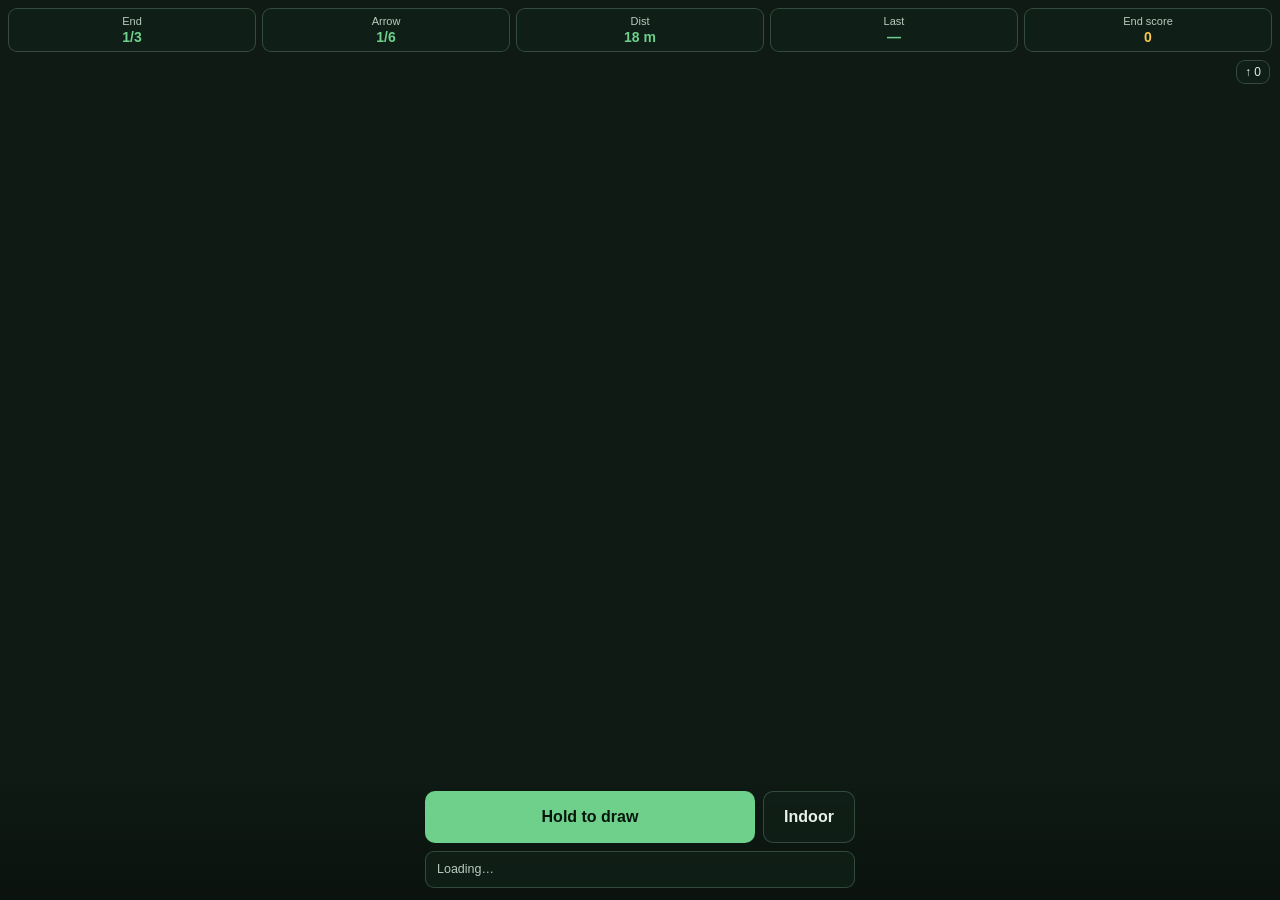
==== index.html @ 13b78e7a "Add files via upload" ====
<!DOCTYPE html>
<html lang="en">
<head>
  <meta charset="UTF-8" />
  <meta name="viewport" content="width=device-width, initial-scale=1.0, maximum-scale=1.0, user-scalable=no" />
  <title>Pocket Archery</title>
  <script type="module" crossorigin src="./assets/index-BLGCkiQU.js"></script>
  <link rel="stylesheet" crossorigin href="./assets/index-DOHUP3Tk.css">
</head>
<body>
  <div id="app">
    <canvas id="scene"></canvas>

    <!-- HUD -->
    <div id="hud">
      <div class="pill">End<b id="hEnd">1/3</b></div>
      <div class="pill">Arrow<b id="hArrow">1/6</b></div>
      <div class="pill">Dist<b id="hDist">18 m</b></div>
      <div class="pill">Last<b id="hLast">—</b></div>
      <div class="pill gold">End score<b id="hScore">0</b></div>
    </div>

    <div id="wind"><span id="windArrow">↑</span> <span id="windMph">0</span></div>

    <!-- sight reticle (follows aim) -->
    <div id="sight" class="hidden"><div id="sightRing"></div></div>

    <!-- draw meter -->
    <div id="meters" class="hidden">
      <div id="drawWrap"><div id="drawFill"></div><div id="drawFull"></div></div>
      <div id="drawLbl">DRAW</div>
    </div>

    <!-- controls -->
    <div id="controls">
      <div id="nudge" class="hidden">
        <button class="nub" data-d="l">◀</button>
        <div class="nubcol">
          <button class="nub" data-d="u">▲</button>
          <button class="nub" data-d="d">▼</button>
        </div>
        <button class="nub" data-d="r">▶</button>
      </div>
      <div class="row">
        <button id="btnDraw" class="btn">Hold to draw</button>
        <button id="btnRange" class="btn sec">Indoor</button>
        <button id="btnNext" class="btn sec hidden">Next</button>
      </div>
      <div id="msg">Loading…</div>
    </div>
  </div>
</body>
</html>
---- assets/index-DOHUP3Tk.css ----
:root{--panel:rgba(16,32,24,.82);--line:rgba(120,160,135,.35);--ink:#e8f1ea;--muted:#b9ccc0;--accent:#6fd08c;--accent2:#f2c45a;--gold:#f6c84c}*{box-sizing:border-box;margin:0;padding:0;-webkit-tap-highlight-color:transparent}html,body{height:100%;overflow:hidden;background:#0f1a14;color:var(--ink);font-family:-apple-system,BlinkMacSystemFont,Segoe UI,Roboto,sans-serif;user-select:none;touch-action:none}#app{position:fixed;inset:0}#scene{position:absolute;inset:0;width:100%;height:100%;display:block}.hidden{display:none!important}#hud{position:absolute;top:8px;left:8px;right:8px;display:flex;gap:6px;pointer-events:none}.pill{background:var(--panel);border:1px solid var(--line);border-radius:9px;padding:6px 4px;font-size:11px;flex:1;text-align:center;color:var(--muted);backdrop-filter:blur(4px)}.pill b{display:block;color:var(--accent);font-size:14px;margin-top:2px;font-weight:600}.pill.gold b{color:var(--gold)}#wind{position:absolute;top:60px;right:10px;background:var(--panel);border:1px solid var(--line);border-radius:9px;padding:4px 8px;font-size:12px;color:var(--ink);backdrop-filter:blur(4px)}#windArrow{display:inline-block}#sight{position:absolute;left:50%;top:44%;transform:translate(-50%,-50%);pointer-events:none;z-index:5}#sightRing{width:46px;height:46px;border:2px solid rgba(255,255,255,.85);border-radius:50%;box-shadow:0 0 0 1px #00000059;position:relative}#sightRing:before,#sightRing:after{content:"";position:absolute;background:#ffffffe6}#sightRing:before{left:50%;top:-8px;bottom:-8px;width:1.5px;transform:translate(-.75px)}#sightRing:after{top:50%;left:-8px;right:-8px;height:1.5px;transform:translateY(-.75px)}#sightRing.drawn{border-color:var(--accent2);width:30px;height:30px;transition:width .12s,height .12s}#meters{position:absolute;inset:0;pointer-events:none}#drawWrap{position:absolute;right:12px;bottom:150px;width:16px;height:190px;background:var(--panel);border:1px solid var(--line);border-radius:6px;overflow:hidden}#drawFill{position:absolute;left:0;right:0;bottom:0;height:0%;background:var(--accent)}#drawFull{position:absolute;left:-3px;right:-3px;height:2px;background:var(--accent2);bottom:90%}#drawLbl{position:absolute;right:8px;bottom:135px;font-size:9px;color:var(--muted);writing-mode:vertical-rl}#controls{position:absolute;left:0;right:0;bottom:0;padding:8px 10px 12px;background:linear-gradient(to top,#0a120ee6,#0a120e00)}#nudge{display:flex;align-items:center;justify-content:center;gap:10px;margin-bottom:10px}.nubcol{display:flex;flex-direction:column;gap:6px}.nub{background:var(--panel);border:1px solid var(--line);color:var(--ink);border-radius:9px;width:52px;height:38px;font-size:15px;cursor:pointer}.row{display:flex;gap:8px;max-width:430px;margin:0 auto}.btn{flex:1;background:var(--accent);color:#06160c;border:none;border-radius:10px;padding:16px;font-size:16px;font-weight:700;cursor:pointer;touch-action:none}.btn.sec{background:var(--panel);color:var(--ink);border:1px solid var(--line);font-weight:600;flex:0 0 92px}.btn:disabled{opacity:.45}#btnDraw.drawing{background:var(--accent2)}#msg{max-width:430px;margin:8px auto 0;background:var(--panel);border:1px solid var(--line);border-radius:9px;padding:9px 11px;font-size:12.5px;color:var(--muted);min-height:36px;line-height:1.4}#msg b{color:var(--ink)}#msg .g{color:var(--gold)}
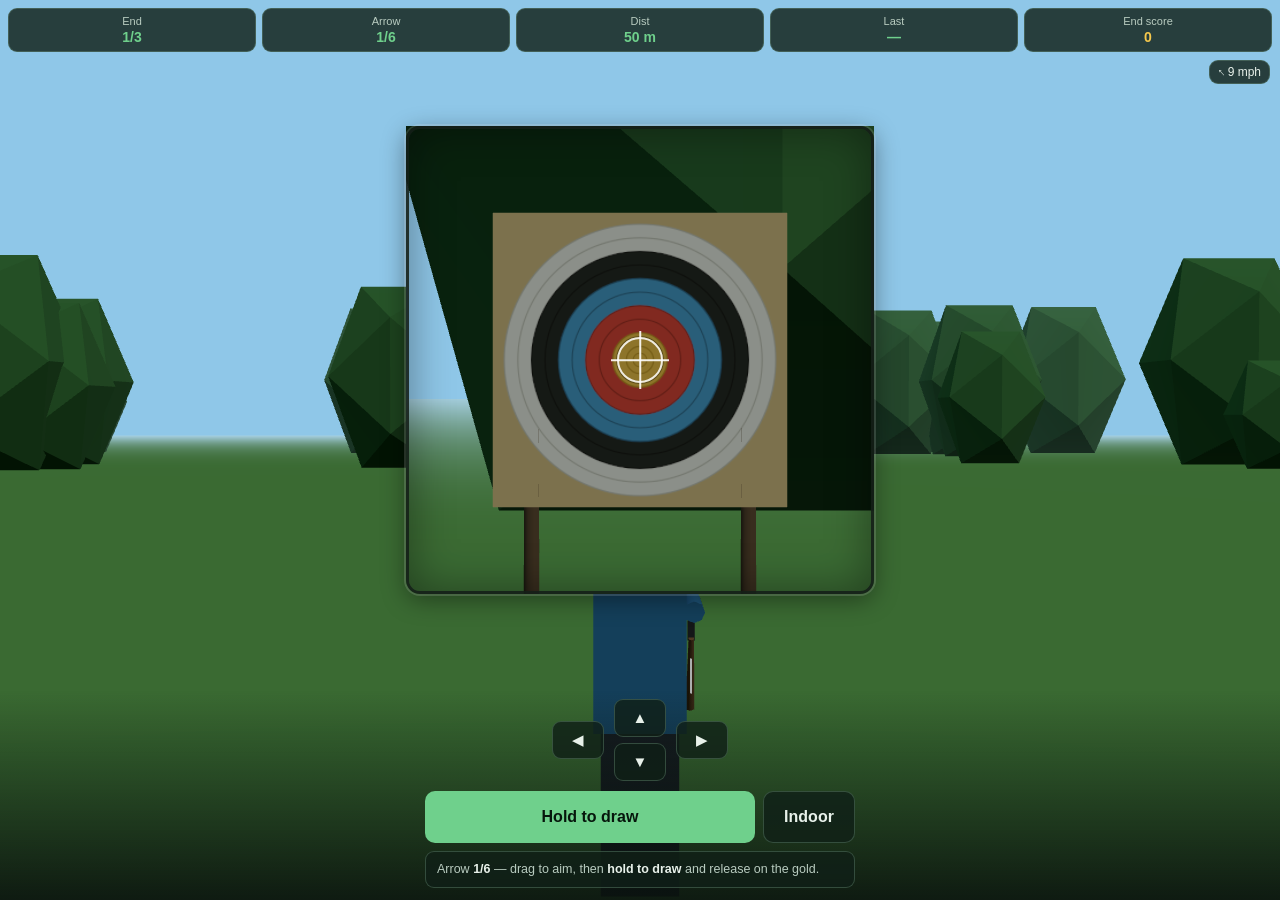
==== commit 38c14f11: "Add files via upload" ====
--- a/index.html
+++ b/index.html
@@ -4,8 +4,8 @@
   <meta charset="UTF-8" />
   <meta name="viewport" content="width=device-width, initial-scale=1.0, maximum-scale=1.0, user-scalable=no" />
   <title>Pocket Archery</title>
-  <script type="module" crossorigin src="./assets/index-BLGCkiQU.js"></script>
-  <link rel="stylesheet" crossorigin href="./assets/index-DOHUP3Tk.css">
+  <script type="module" crossorigin src="./assets/index-yJPAwktm.js"></script>
+  <link rel="stylesheet" crossorigin href="./assets/index-n_uwbkdG.css">
 </head>
 <body>
   <div id="app">
@@ -22,7 +22,10 @@
 
     <div id="wind"><span id="windArrow">↑</span> <span id="windMph">0</span></div>
 
-    <!-- sight reticle (follows aim) -->
+    <!-- scope inset frame (the magnified sight window) -->
+    <div id="scopeframe" class="hidden"></div>
+
+    <!-- sight reticle (follows aim, lives inside the scope) -->
     <div id="sight" class="hidden"><div id="sightRing"></div></div>
 
     <!-- draw meter -->
--- a/assets/index-n_uwbkdG.css
+++ b/assets/index-n_uwbkdG.css
@@ -0,0 +1 @@
+:root{--panel:rgba(16,32,24,.82);--line:rgba(120,160,135,.35);--ink:#e8f1ea;--muted:#b9ccc0;--accent:#6fd08c;--accent2:#f2c45a;--gold:#f6c84c}*{box-sizing:border-box;margin:0;padding:0;-webkit-tap-highlight-color:transparent}html,body{height:100%;overflow:hidden;background:#0f1a14;color:var(--ink);font-family:-apple-system,BlinkMacSystemFont,Segoe UI,Roboto,sans-serif;user-select:none;touch-action:none}#app{position:fixed;inset:0}#scene{position:absolute;inset:0;width:100%;height:100%;display:block}.hidden{display:none!important}#hud{position:absolute;top:8px;left:8px;right:8px;display:flex;gap:6px;pointer-events:none}.pill{background:var(--panel);border:1px solid var(--line);border-radius:9px;padding:6px 4px;font-size:11px;flex:1;text-align:center;color:var(--muted);backdrop-filter:blur(4px)}.pill b{display:block;color:var(--accent);font-size:14px;margin-top:2px;font-weight:600}.pill.gold b{color:var(--gold)}#wind{position:absolute;top:60px;right:10px;background:var(--panel);border:1px solid var(--line);border-radius:9px;padding:4px 8px;font-size:12px;color:var(--ink);backdrop-filter:blur(4px)}#windArrow{display:inline-block}#scopeframe{position:absolute;border:3px solid rgba(20,30,24,.9);border-radius:14px;pointer-events:none;z-index:3;box-shadow:0 0 0 2px #ffffff24,0 6px 24px #0006,inset 0 0 44px #0006}#sight{position:absolute;left:50%;top:44%;transform:translate(-50%,-50%);pointer-events:none;z-index:5}#sightRing{width:46px;height:46px;border:2px solid rgba(255,255,255,.85);border-radius:50%;box-shadow:0 0 0 1px #00000059;position:relative}#sightRing:before,#sightRing:after{content:"";position:absolute;background:#ffffffe6}#sightRing:before{left:50%;top:-8px;bottom:-8px;width:1.5px;transform:translate(-.75px)}#sightRing:after{top:50%;left:-8px;right:-8px;height:1.5px;transform:translateY(-.75px)}#sightRing.drawn{border-color:var(--accent2);width:30px;height:30px;transition:width .12s,height .12s}#meters{position:absolute;inset:0;pointer-events:none}#drawWrap{position:absolute;right:12px;bottom:150px;width:16px;height:190px;background:var(--panel);border:1px solid var(--line);border-radius:6px;overflow:hidden}#drawFill{position:absolute;left:0;right:0;bottom:0;height:0%;background:var(--accent)}#drawFull{position:absolute;left:-3px;right:-3px;height:2px;background:var(--accent2);bottom:90%}#drawLbl{position:absolute;right:8px;bottom:135px;font-size:9px;color:var(--muted);writing-mode:vertical-rl}#controls{position:absolute;left:0;right:0;bottom:0;padding:8px 10px 12px;background:linear-gradient(to top,#0a120ee6,#0a120e00)}#nudge{display:flex;align-items:center;justify-content:center;gap:10px;margin-bottom:10px}.nubcol{display:flex;flex-direction:column;gap:6px}.nub{background:var(--panel);border:1px solid var(--line);color:var(--ink);border-radius:9px;width:52px;height:38px;font-size:15px;cursor:pointer}.row{display:flex;gap:8px;max-width:430px;margin:0 auto}.btn{flex:1;background:var(--accent);color:#06160c;border:none;border-radius:10px;padding:16px;font-size:16px;font-weight:700;cursor:pointer;touch-action:none}.btn.sec{background:var(--panel);color:var(--ink);border:1px solid var(--line);font-weight:600;flex:0 0 92px}.btn:disabled{opacity:.45}#btnDraw.drawing{background:var(--accent2)}#msg{max-width:430px;margin:8px auto 0;background:var(--panel);border:1px solid var(--line);border-radius:9px;padding:9px 11px;font-size:12.5px;color:var(--muted);min-height:36px;line-height:1.4}#msg b{color:var(--ink)}#msg .g{color:var(--gold)}
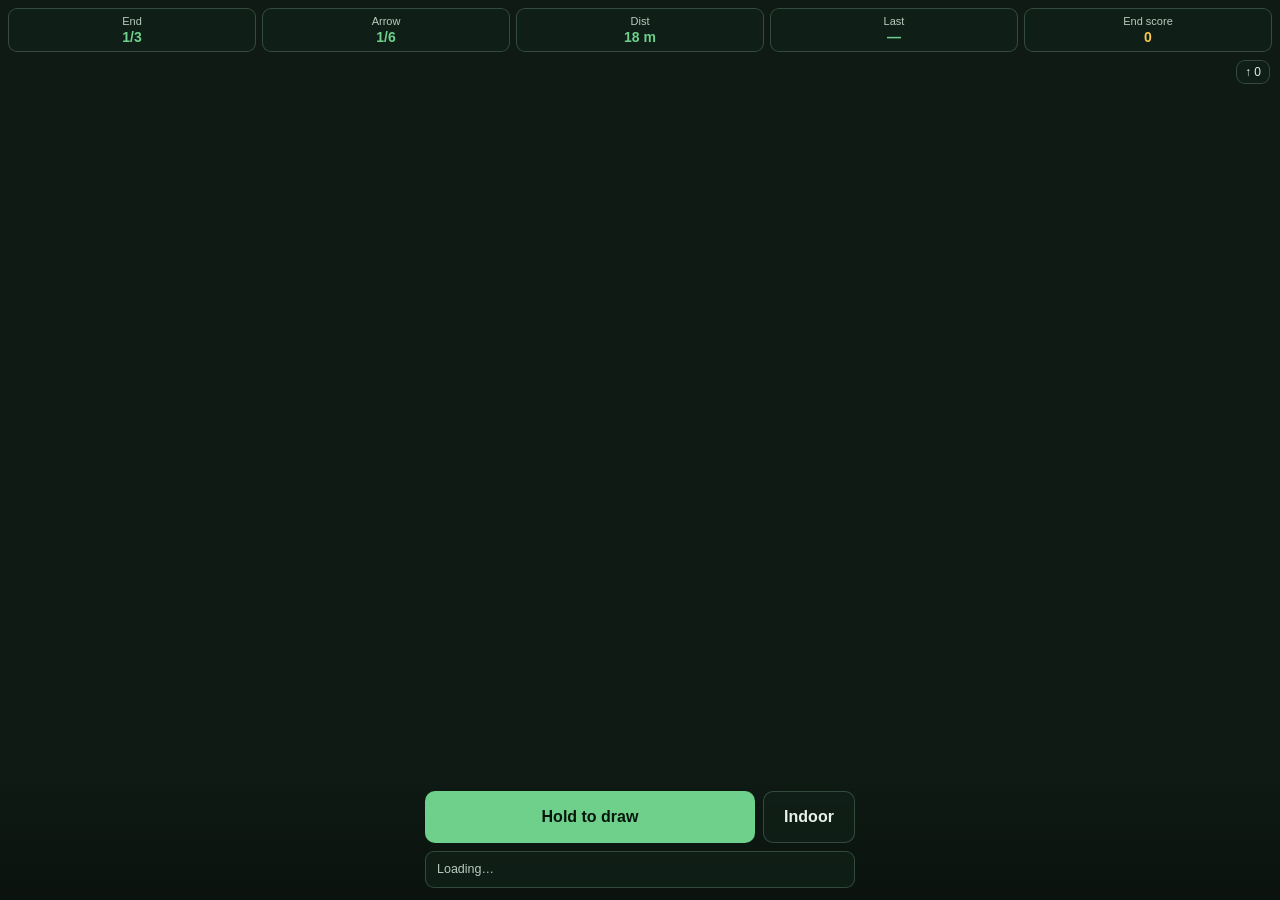
==== commit 512539d2: "Add files via upload" ====
--- a/index.html
+++ b/index.html
@@ -4,7 +4,7 @@
   <meta charset="UTF-8" />
   <meta name="viewport" content="width=device-width, initial-scale=1.0, maximum-scale=1.0, user-scalable=no" />
   <title>Pocket Archery</title>
-  <script type="module" crossorigin src="./assets/index-yJPAwktm.js"></script>
+  <script type="module" crossorigin src="./assets/index-SXnlIt3s.js"></script>
   <link rel="stylesheet" crossorigin href="./assets/index-n_uwbkdG.css">
 </head>
 <body>
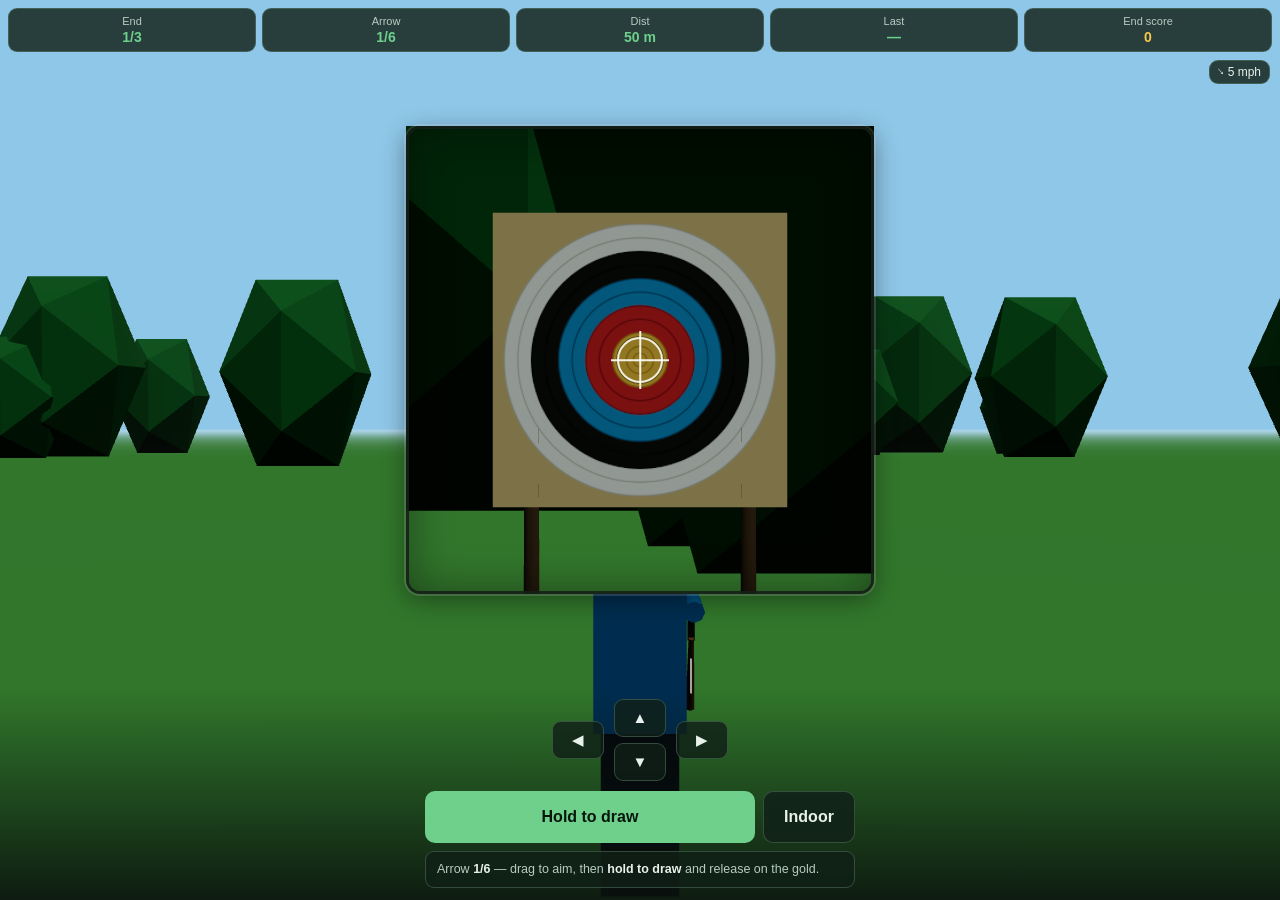
==== commit 623fb5e5: "Add files via upload" ====
--- a/index.html
+++ b/index.html
@@ -4,8 +4,8 @@
   <meta charset="UTF-8" />
   <meta name="viewport" content="width=device-width, initial-scale=1.0, maximum-scale=1.0, user-scalable=no" />
   <title>Pocket Archery</title>
-  <script type="module" crossorigin src="./assets/index-SXnlIt3s.js"></script>
-  <link rel="stylesheet" crossorigin href="./assets/index-n_uwbkdG.css">
+  <script type="module" crossorigin src="./assets/index-m_mjNrRN.js"></script>
+  <link rel="stylesheet" crossorigin href="./assets/index-cZrXY_MW.css">
 </head>
 <body>
   <div id="app">
@@ -21,6 +21,9 @@
     </div>
 
     <div id="wind"><span id="windArrow">↑</span> <span id="windMph">0</span></div>
+
+    <!-- score call-out -->
+    <div id="callout"></div>
 
     <!-- scope inset frame (the magnified sight window) -->
     <div id="scopeframe" class="hidden"></div>
--- a/assets/index-cZrXY_MW.css
+++ b/assets/index-cZrXY_MW.css
@@ -0,0 +1 @@
+:root{--panel:rgba(16,32,24,.82);--line:rgba(120,160,135,.35);--ink:#e8f1ea;--muted:#b9ccc0;--accent:#6fd08c;--accent2:#f2c45a;--gold:#f6c84c}*{box-sizing:border-box;margin:0;padding:0;-webkit-tap-highlight-color:transparent}html,body{height:100%;overflow:hidden;background:#0f1a14;color:var(--ink);font-family:-apple-system,BlinkMacSystemFont,Segoe UI,Roboto,sans-serif;user-select:none;touch-action:none}#app{position:fixed;inset:0}#scene{position:absolute;inset:0;width:100%;height:100%;display:block}.hidden{display:none!important}#hud{position:absolute;top:8px;left:8px;right:8px;display:flex;gap:6px;pointer-events:none}.pill{background:var(--panel);border:1px solid var(--line);border-radius:9px;padding:6px 4px;font-size:11px;flex:1;text-align:center;color:var(--muted);backdrop-filter:blur(4px)}.pill b{display:block;color:var(--accent);font-size:14px;margin-top:2px;font-weight:600}.pill.gold b{color:var(--gold)}#wind{position:absolute;top:60px;right:10px;background:var(--panel);border:1px solid var(--line);border-radius:9px;padding:4px 8px;font-size:12px;color:var(--ink);backdrop-filter:blur(4px)}#windArrow{display:inline-block}#callout{position:absolute;left:50%;top:27%;transform:translate(-50%,-50%);z-index:8;pointer-events:none;font-size:66px;font-weight:800;color:#fff;opacity:0;text-shadow:0 2px 14px rgba(0,0,0,.55)}#callout.show{animation:pop .95s ease-out}#callout.gold{color:#f6c84c}#callout.red{color:#e2493a}#callout.miss{color:#cdd8d0;font-size:46px}@keyframes pop{0%{opacity:0;transform:translate(-50%,-50%) scale(.4)}16%{opacity:1;transform:translate(-50%,-50%) scale(1.18)}30%{transform:translate(-50%,-50%) scale(1)}72%{opacity:1}to{opacity:0;transform:translate(-50%,-50%) scale(1)}}#scopeframe{position:absolute;border:3px solid rgba(20,30,24,.9);border-radius:14px;pointer-events:none;z-index:3;box-shadow:0 0 0 2px #ffffff24,0 6px 24px #0006,inset 0 0 44px #0006}#sight{position:absolute;left:50%;top:44%;transform:translate(-50%,-50%);pointer-events:none;z-index:5}#sightRing{width:46px;height:46px;border:2px solid rgba(255,255,255,.85);border-radius:50%;box-shadow:0 0 0 1px #00000059;position:relative}#sightRing:before,#sightRing:after{content:"";position:absolute;background:#ffffffe6}#sightRing:before{left:50%;top:-8px;bottom:-8px;width:1.5px;transform:translate(-.75px)}#sightRing:after{top:50%;left:-8px;right:-8px;height:1.5px;transform:translateY(-.75px)}#sightRing.drawn{border-color:var(--accent2);width:30px;height:30px;transition:width .12s,height .12s}#meters{position:absolute;inset:0;pointer-events:none}#drawWrap{position:absolute;right:12px;bottom:150px;width:16px;height:190px;background:var(--panel);border:1px solid var(--line);border-radius:6px;overflow:hidden}#drawFill{position:absolute;left:0;right:0;bottom:0;height:0%;background:var(--accent)}#drawFull{position:absolute;left:-3px;right:-3px;height:2px;background:var(--accent2);bottom:90%}#drawLbl{position:absolute;right:8px;bottom:135px;font-size:9px;color:var(--muted);writing-mode:vertical-rl}#controls{position:absolute;left:0;right:0;bottom:0;padding:8px 10px 12px;background:linear-gradient(to top,#0a120ee6,#0a120e00)}#nudge{display:flex;align-items:center;justify-content:center;gap:10px;margin-bottom:10px}.nubcol{display:flex;flex-direction:column;gap:6px}.nub{background:var(--panel);border:1px solid var(--line);color:var(--ink);border-radius:9px;width:52px;height:38px;font-size:15px;cursor:pointer}.row{display:flex;gap:8px;max-width:430px;margin:0 auto}.btn{flex:1;background:var(--accent);color:#06160c;border:none;border-radius:10px;padding:16px;font-size:16px;font-weight:700;cursor:pointer;touch-action:none}.btn.sec{background:var(--panel);color:var(--ink);border:1px solid var(--line);font-weight:600;flex:0 0 92px}.btn:disabled{opacity:.45}#btnDraw.drawing{background:var(--accent2)}#msg{max-width:430px;margin:8px auto 0;background:var(--panel);border:1px solid var(--line);border-radius:9px;padding:9px 11px;font-size:12.5px;color:var(--muted);min-height:36px;line-height:1.4}#msg b{color:var(--ink)}#msg .g{color:var(--gold)}
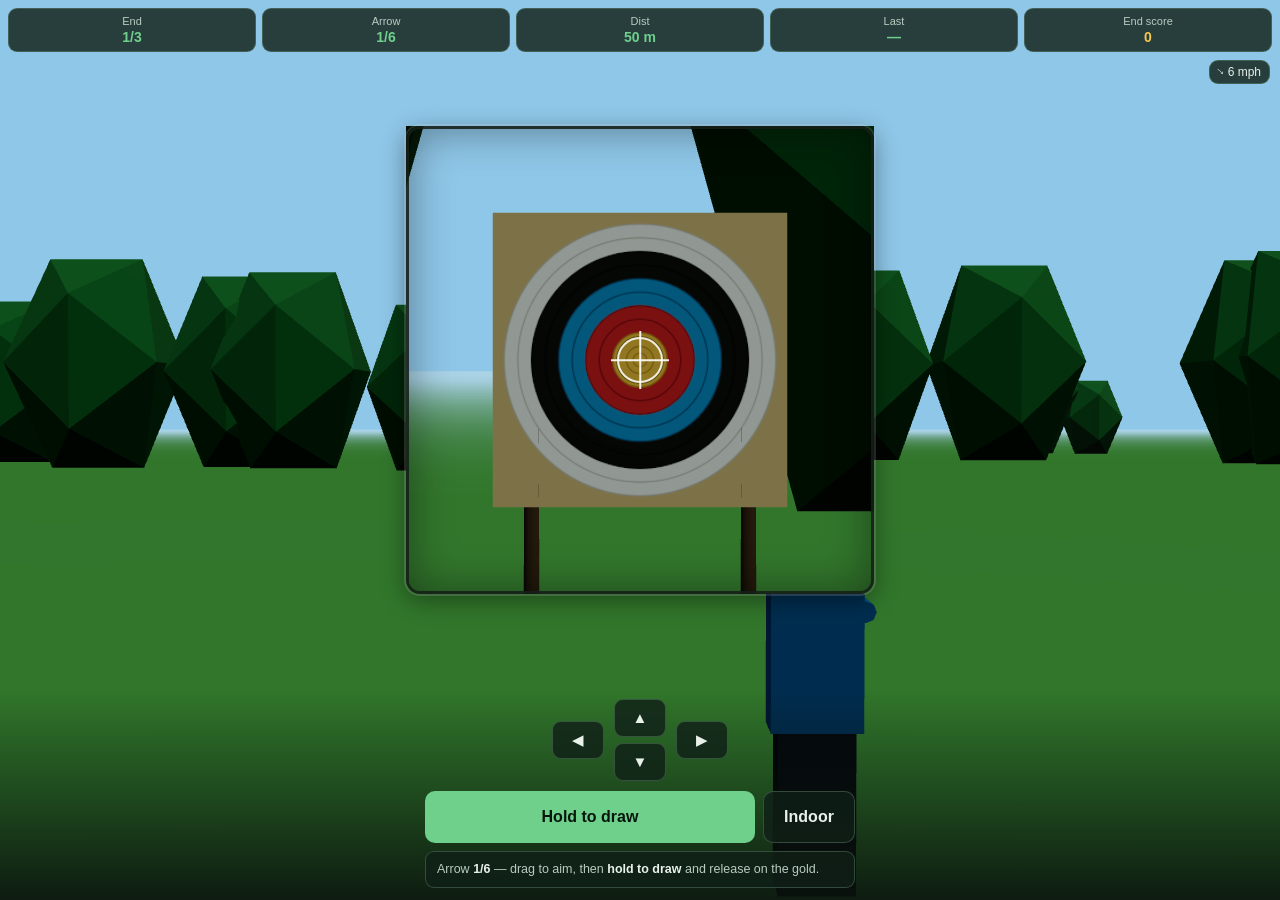
==== commit 6b34e19f: "Add files via upload" ====
--- a/index.html
+++ b/index.html
@@ -4,7 +4,7 @@
   <meta charset="UTF-8" />
   <meta name="viewport" content="width=device-width, initial-scale=1.0, maximum-scale=1.0, user-scalable=no" />
   <title>Pocket Archery</title>
-  <script type="module" crossorigin src="./assets/index-m_mjNrRN.js"></script>
+  <script type="module" crossorigin src="./assets/index-9XaRSdG4.js"></script>
   <link rel="stylesheet" crossorigin href="./assets/index-cZrXY_MW.css">
 </head>
 <body>
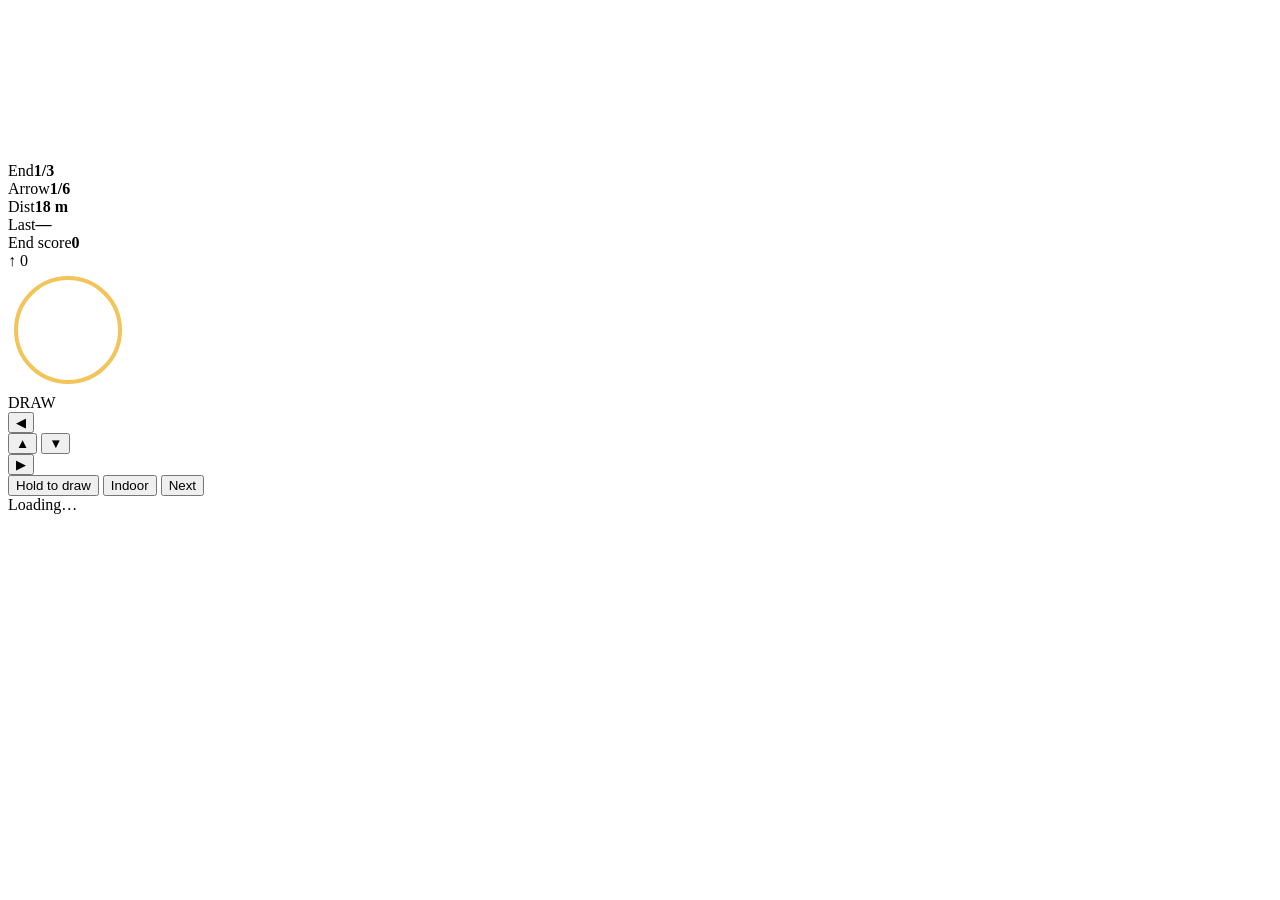
==== commit 0f02980a: "Update index.html" ====
--- a/index.html
+++ b/index.html
@@ -4,8 +4,8 @@
   <meta charset="UTF-8" />
   <meta name="viewport" content="width=device-width, initial-scale=1.0, maximum-scale=1.0, user-scalable=no" />
   <title>Pocket Archery</title>
-  <script type="module" crossorigin src="./assets/index-9XaRSdG4.js"></script>
-  <link rel="stylesheet" crossorigin href="./assets/index-cZrXY_MW.css">
+  <script type="module" crossorigin src="./assets/index-CeDKLxwg.js"></script>
+  <link rel="stylesheet" crossorigin href="./assets/index-BDd-Af-g.css">
 </head>
 <body>
   <div id="app">
@@ -28,8 +28,16 @@
     <!-- scope inset frame (the magnified sight window) -->
     <div id="scopeframe" class="hidden"></div>
 
-    <!-- sight reticle (follows aim, lives inside the scope) -->
-    <div id="sight" class="hidden"><div id="sightRing"></div></div>
+    <!-- aim reticle: contracting steadiness ring + countdown ring -->
+    <div id="sight" class="hidden">
+      <svg viewBox="-60 -60 120 120" width="120" height="120">
+        <circle id="count" cx="0" cy="0" r="52" fill="none" stroke="#f2c45a" stroke-width="4"
+          stroke-linecap="round" stroke-dasharray="326.7" stroke-dashoffset="0" transform="rotate(-90)" />
+        <circle id="steady" cx="0" cy="0" r="30" fill="none" stroke="#ffffff" stroke-width="3" />
+        <line x1="-13" y1="0" x2="13" y2="0" stroke="#fff" stroke-width="2" />
+        <line x1="0" y1="-13" x2="0" y2="13" stroke="#fff" stroke-width="2" />
+      </svg>
+    </div>
 
     <!-- draw meter -->
     <div id="meters" class="hidden">
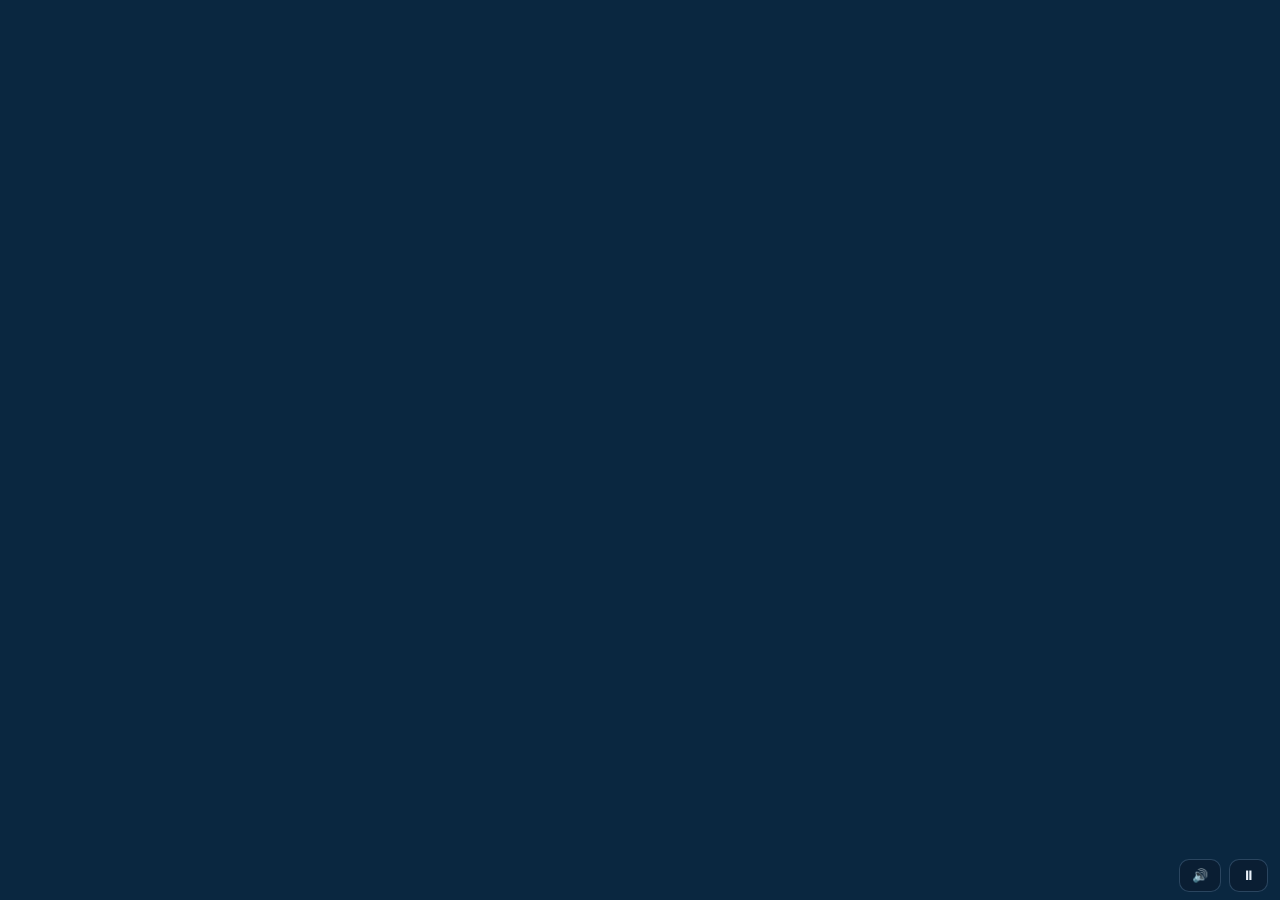
==== commit 5d8ebf3a: "Add files via upload" ====
--- a/index.html
+++ b/index.html
@@ -1,67 +1,4041 @@
-<!DOCTYPE html>
+<!doctype html>
 <html lang="en">
-<head>
-  <meta charset="UTF-8" />
-  <meta name="viewport" content="width=device-width, initial-scale=1.0, maximum-scale=1.0, user-scalable=no" />
-  <title>Pocket Archery</title>
-  <script type="module" crossorigin src="./assets/index-CeDKLxwg.js"></script>
-  <link rel="stylesheet" crossorigin href="./assets/index-BDd-Af-g.css">
-</head>
-<body>
-  <div id="app">
-    <canvas id="scene"></canvas>
-
-    <!-- HUD -->
-    <div id="hud">
-      <div class="pill">End<b id="hEnd">1/3</b></div>
-      <div class="pill">Arrow<b id="hArrow">1/6</b></div>
-      <div class="pill">Dist<b id="hDist">18 m</b></div>
-      <div class="pill">Last<b id="hLast">—</b></div>
-      <div class="pill gold">End score<b id="hScore">0</b></div>
-    </div>
-
-    <div id="wind"><span id="windArrow">↑</span> <span id="windMph">0</span></div>
-
-    <!-- score call-out -->
-    <div id="callout"></div>
-
-    <!-- scope inset frame (the magnified sight window) -->
-    <div id="scopeframe" class="hidden"></div>
-
-    <!-- aim reticle: contracting steadiness ring + countdown ring -->
-    <div id="sight" class="hidden">
-      <svg viewBox="-60 -60 120 120" width="120" height="120">
-        <circle id="count" cx="0" cy="0" r="52" fill="none" stroke="#f2c45a" stroke-width="4"
-          stroke-linecap="round" stroke-dasharray="326.7" stroke-dashoffset="0" transform="rotate(-90)" />
-        <circle id="steady" cx="0" cy="0" r="30" fill="none" stroke="#ffffff" stroke-width="3" />
-        <line x1="-13" y1="0" x2="13" y2="0" stroke="#fff" stroke-width="2" />
-        <line x1="0" y1="-13" x2="0" y2="13" stroke="#fff" stroke-width="2" />
-      </svg>
-    </div>
-
-    <!-- draw meter -->
-    <div id="meters" class="hidden">
-      <div id="drawWrap"><div id="drawFill"></div><div id="drawFull"></div></div>
-      <div id="drawLbl">DRAW</div>
-    </div>
-
-    <!-- controls -->
-    <div id="controls">
-      <div id="nudge" class="hidden">
-        <button class="nub" data-d="l">◀</button>
-        <div class="nubcol">
-          <button class="nub" data-d="u">▲</button>
-          <button class="nub" data-d="d">▼</button>
+  <head>
+    <meta charset="UTF-8" />
+    <meta
+      name="viewport"
+      content="width=device-width, initial-scale=1.0, maximum-scale=1.0, user-scalable=no, viewport-fit=cover"
+    />
+    <meta name="theme-color" content="#0a2740" />
+    <meta name="apple-mobile-web-app-capable" content="yes" />
+    <meta name="apple-mobile-web-app-status-bar-style" content="black-translucent" />
+    <meta name="mobile-web-app-capable" content="yes" />
+    <link rel="manifest" href="./manifest.webmanifest" />
+    <link rel="icon" href="./icons/icon-192.png" />
+    <link rel="apple-touch-icon" href="./icons/icon-192.png" />
+    <title>Pocket Tennis</title>
+    <script type="module" crossorigin>var nc=Object.defineProperty;var ic=(i,t,e)=>t in i?nc(i,t,{enumerable:!0,configurable:!0,writable:!0,value:e}):i[t]=e;var Q=(i,t,e)=>ic(i,typeof t!="symbol"?t+"":t,e);(function(){const t=document.createElement("link").relList;if(t&&t.supports&&t.supports("modulepreload"))return;for(const s of document.querySelectorAll('link[rel="modulepreload"]'))n(s);new MutationObserver(s=>{for(const r of s)if(r.type==="childList")for(const a of r.addedNodes)a.tagName==="LINK"&&a.rel==="modulepreload"&&n(a)}).observe(document,{childList:!0,subtree:!0});function e(s){const r={};return s.integrity&&(r.integrity=s.integrity),s.referrerPolicy&&(r.referrerPolicy=s.referrerPolicy),s.crossOrigin==="use-credentials"?r.credentials="include":s.crossOrigin==="anonymous"?r.credentials="omit":r.credentials="same-origin",r}function n(s){if(s.ep)return;s.ep=!0;const r=e(s);fetch(s.href,r)}})();const an=(i,t,e)=>({x:i,y:t,z:e}),sc=(i,t)=>({x:i.x*t,y:i.y*t,z:i.z*t}),rc=i=>Math.hypot(i.x,i.y,i.z),Ne=i=>({x:i.x,y:i.y,z:i.z}),Jt={HALF_LEN:11.885,SINGLES_HALF_W:4.115,DOUBLES_HALF_W:5.485,SERVICE_Z:6.4,NET_CENTER_H:.914,NET_SIDE_H:1,BALL_R:.033},ac=i=>1.225*Math.exp(-i/8500),Va=i=>{const t=Math.min(1,Math.abs(i)/Jt.SINGLES_HALF_W);return Jt.NET_CENTER_H+(Jt.NET_SIDE_H-Jt.NET_CENTER_H)*t},Qe={dragRef:.004,magnusTop:.016,magnusSide:.011,spinDecayAir:.35,spinDecayBounce:.55,kickFromTop:.9,restSpeed:1.2};function ol(i,t,e){if(!i.alive)return"floor-dead";const n=rc(i.vel),s=Qe.dragRef*(t.airDensity/1.225),r=-s*n*i.vel.x+Qe.magnusSide*i.spin.side*-i.vel.z+t.wind*.6,a=-9.81-s*n*i.vel.y-Qe.magnusTop*i.spin.top*Math.hypot(i.vel.x,i.vel.z),o=-s*n*i.vel.z+Qe.magnusSide*i.spin.side*i.vel.x,l=i.pos.z;i.vel.x+=r*e,i.vel.y+=a*e,i.vel.z+=o*e,i.pos.x+=i.vel.x*e,i.pos.y+=i.vel.y*e,i.pos.z+=i.vel.z*e;const c=Math.max(0,1-Qe.spinDecayAir*e);if(i.spin.top*=c,i.spin.side*=c,l*i.pos.z<=0&&l!==i.pos.z){const h=l/(l-i.pos.z),u=i.pos.x-i.vel.x*e*(1-h);if(i.pos.y-i.vel.y*e*(1-h)<=Va(u)+Jt.BALL_R)return i.pos.x=u,i.pos.y=Va(u),i.pos.z=0,i.vel=sc(i.vel,.12),i.vel.y=-.5,i.spin.top*=.2,i.spin.side*=.2,"net"}if(i.pos.y<=Jt.BALL_R&&i.vel.y<0){i.pos.y=Jt.BALL_R;const h=t.surface,u=h.bounce*(1-.06*i.spin.top);i.vel.y=-i.vel.y*u;const p=h.speedKeep,m=1+h.spinGrip*Qe.kickFromTop*i.spin.top*.1;return i.vel.z*=p*m,i.vel.x*=p,i.vel.x+=h.spinGrip*i.spin.side*.15,i.spin.top*=Qe.spinDecayBounce,i.spin.side*=Qe.spinDecayBounce,Math.hypot(i.vel.x,i.vel.z)<Qe.restSpeed&&i.vel.y<1?(i.alive=!1,"floor-dead"):"bounce"}return"none"}function ll(i,t,e,n,s){const r=s?.dt??.004166666666666667,a=s?.maxTime??6,o=s?.sampleEvery??8,l={pos:Ne(i),vel:Ne(t),spin:{top:e.top,side:e.side},alive:!0},c=[Ne(l.pos)];let h=l.pos.y,u=0,p=0,m=null,g=!1;for(;u<a;){const x=ol(l,n,r);if(u+=r,p++,l.pos.y>h&&(h=l.pos.y),p%o===0&&c.push(Ne(l.pos)),x==="net"){g=!0,c.push(Ne(l.pos));break}if(x==="bounce"&&!m){m=Ne(l.pos),c.push(Ne(l.pos));break}if(x==="floor-dead")break}return{landed:!!m,firstBounce:m,hitNet:g,apexY:h,flightTime:u,trajectory:c}}function Wa(i,t,e){if(!(Math.abs(i.x)<=Jt.SINGLES_HALF_W+1e-6))return!1;const s=i.z*t;if(s<=0)return!1;if(e?.service){if(s>Jt.SERVICE_Z+1e-6)return!1;if(e.deuceSide!==void 0){const r=e.deuceSide?-t:t;if(Math.sign(i.x)!==r&&Math.abs(i.x)>1e-6)return!1}return!0}return s<=Jt.HALF_LEN+1e-6}const cl={serve:{elev:-.05,spin:{top:1,side:0},sMin:30,sMax:55},drive:{elev:.14,spin:{top:2.2,side:0},sMin:14,sMax:40},topspin:{elev:.22,spin:{top:4.2,side:0},sMin:14,sMax:40},slice:{elev:.1,spin:{top:-1.8,side:0},sMin:12,sMax:32},lob:{elev:.62,spin:{top:1.5,side:0},sMin:12,sMax:26},smash:{elev:-.2,spin:{top:1,side:0},sMin:24,sMax:50}},wr=(i,t)=>Math.hypot(i,t);function oc(i,t,e,n,s,r,a){const o=t.x-i.x,l=t.z-i.z,c=wr(o,l),h=o/c,u=l/c,p=Math.cos(s),m=Math.sin(s),g=y=>an(h*y*p,y*m,u*y*p),x=y=>{const b=ll(i,g(y),e,n,{sampleEvery:999});if(b.hitNet)return-1;if(!b.firstBounce)return 1e9;const I=b.firstBounce.x-i.x,w=b.firstBounce.z-i.z;return wr(I,w)};let f=r,d=a;for(let y=0;y<20;y++){const b=x(d);if(b>=c||b===1e9)break;d+=6}for(let y=0;y<26;y++){const b=(f+d)/2,I=x(b);I<0||I<c?f=b:d=b}const E=(f+d)/2;return{vel:g(E),reach:x(E)}}function Cr(i,t,e,n,s){const r=cl[e],a={top:r.spin.top,side:r.spin.side,...s},o=wr(t.x-i.x,t.z-i.z),l=[r.elev,r.elev+.12,r.elev+.28,r.elev+.45];let c=null;for(const h of l){const u=oc(i,t,a,n,h,r.sMin,r.sMax);if((!c||Math.abs(u.reach-o)<Math.abs(c.reach-o))&&(c=u),Math.abs(u.reach-o)<.6)break}return{vel:c.vel,spin:a}}function ki(i,t,e){const n=Math.max(0,Math.min(1,t)),s=(1-n)*3.4,r=(e.a-.5)*2*s,a=(e.b-.5)*2*s*.7;return{target:{x:i.x+r,z:i.z+a},power:.85+n*.3}}function Xa(i,t,e,n){return Cr(i,t,"serve",e,{top:cl.serve.spin.top+n})}const hl={bestOfSets:3,gamesToWinSet:6,tiebreakTo:7,finalSetTiebreak:!0};function qa(i=hl,t="A"){return{cfg:i,pts:{A:0,B:0},games:{A:0,B:0},sets:{A:0,B:0},setLog:[],inTiebreak:!1,server:t,pointsPlayedInGame:0,finished:!1,winner:null}}const ai=i=>i==="A"?"B":"A";function lc(i){return Math.floor(i.bestOfSets/2)+1}function cc(i){return i.sets.A+i.sets.B===i.cfg.bestOfSets-1}function hc(i,t){if(i.finished)return[];const e=["point"],n=ai(t);if(i.pointsPlayedInGame++,i.inTiebreak){i.pts[t]++,(i.pointsPlayedInGame===1||i.pointsPlayedInGame%2===1)&&(i.server=ai(i.server));const s=i.cfg.tiebreakTo;return i.pts[t]>=s&&i.pts[t]-i.pts[n]>=2&&(e.push("game"),zs(i,t,e,!0)),e}return i.pts[t]<3?(i.pts[t]++,i.pts.A===3&&i.pts.B===3&&e.push("deuce"),e):i.pts[n]<3?(e.push("game"),zs(i,t,e,!1),e):i.pts[t]===i.pts[n]?(i.pts[t]++,e.push("advantage"),e):i.pts[t]>i.pts[n]?(e.push("game"),zs(i,t,e,!1),e):(i.pts[n]--,e.push("deuce"),e)}function zs(i,t,e,n){i.games[t]++,i.pts.A=0,i.pts.B=0,i.pointsPlayedInGame=0,i.inTiebreak=!1;const s=i.cfg.gamesToWinSet,r=i.games.A,a=i.games.B,o=ai(t);if(n||i.games[t]>=s&&i.games[t]-i.games[o]>=2){e.push("set"),i.setLog.push({A:i.games.A,B:i.games.B}),i.sets[t]++,i.games.A=0,i.games.B=0,i.sets[t]>=lc(i.cfg)?(e.push("match"),i.finished=!0,i.winner=t):i.server=ai(i.server);return}r===s&&a===s&&i.cfg.tiebreakTo>0&&(!cc(i)||i.cfg.finalSetTiebreak)&&(i.inTiebreak=!0),i.server=ai(i.server)}const uc=["0","15","30","40"];function Ya(i,t){if(i.inTiebreak)return String(i.pts[t]);const e=ai(t);return i.pts.A>=3&&i.pts.B>=3?i.pts[t]===i.pts[e]?"40":i.pts[t]>i.pts[e]?"AD":"40":uc[i.pts[t]]??"40"}function dc(i){const t=i.setLog.map(e=>`${e.A}-${e.B}`);return i.finished||t.push(`${i.games.A}-${i.games.B}*`),t.join("  ")}/**
+ * @license
+ * Copyright 2010-2024 Three.js Authors
+ * SPDX-License-Identifier: MIT
+ */const _a="169",fc=0,Ka=1,pc=2,ul=1,dl=2,on=3,En=0,be=1,He=2,cn=0,oi=1,Rr=2,$a=3,Ja=4,mc=5,Fn=100,gc=101,_c=102,vc=103,xc=104,Mc=200,Sc=201,yc=202,Ec=203,Pr=204,Lr=205,Tc=206,bc=207,Ac=208,wc=209,Cc=210,Rc=211,Pc=212,Lc=213,Dc=214,Dr=0,Ur=1,Ir=2,hi=3,Nr=4,Fr=5,Or=6,Br=7,fl=0,Uc=1,Ic=2,yn=0,Nc=1,Fc=2,Oc=3,pl=4,Bc=5,zc=6,Hc=7,ml=300,ui=301,di=302,zr=303,Hr=304,Rs=306,Gr=1e3,Bn=1001,kr=1002,Ee=1003,Gc=1004,Vi=1005,Ge=1006,Hs=1007,zn=1008,un=1009,gl=1010,_l=1011,Ni=1012,va=1013,Hn=1014,$e=1015,hn=1016,xa=1017,Ma=1018,fi=1020,vl=35902,xl=1021,Ml=1022,We=1023,Sl=1024,yl=1025,li=1026,pi=1027,Sa=1028,ya=1029,El=1030,Ea=1031,Ta=1033,ps=33776,ms=33777,gs=33778,_s=33779,Vr=35840,Wr=35841,Xr=35842,qr=35843,Yr=36196,Kr=37492,$r=37496,Jr=37808,Zr=37809,jr=37810,Qr=37811,ta=37812,ea=37813,na=37814,ia=37815,sa=37816,ra=37817,aa=37818,oa=37819,la=37820,ca=37821,vs=36492,ha=36494,ua=36495,Tl=36283,da=36284,fa=36285,pa=36286,kc=3200,Vc=3201,bl=0,Wc=1,xn="",Ye="srgb",Tn="srgb-linear",ba="display-p3",Ps="display-p3-linear",Ss="linear",ne="srgb",ys="rec709",Es="p3",Vn=7680,Za=519,Xc=512,qc=513,Yc=514,Al=515,Kc=516,$c=517,Jc=518,Zc=519,ja=35044,Qa="300 es",ln=2e3,Ts=2001;class _i{addEventListener(t,e){this._listeners===void 0&&(this._listeners={});const n=this._listeners;n[t]===void 0&&(n[t]=[]),n[t].indexOf(e)===-1&&n[t].push(e)}hasEventListener(t,e){if(this._listeners===void 0)return!1;const n=this._listeners;return n[t]!==void 0&&n[t].indexOf(e)!==-1}removeEventListener(t,e){if(this._listeners===void 0)return;const s=this._listeners[t];if(s!==void 0){const r=s.indexOf(e);r!==-1&&s.splice(r,1)}}dispatchEvent(t){if(this._listeners===void 0)return;const n=this._listeners[t.type];if(n!==void 0){t.target=this;const s=n.slice(0);for(let r=0,a=s.length;r<a;r++)s[r].call(this,t);t.target=null}}}const me=["00","01","02","03","04","05","06","07","08","09","0a","0b","0c","0d","0e","0f","10","11","12","13","14","15","16","17","18","19","1a","1b","1c","1d","1e","1f","20","21","22","23","24","25","26","27","28","29","2a","2b","2c","2d","2e","2f","30","31","32","33","34","35","36","37","38","39","3a","3b","3c","3d","3e","3f","40","41","42","43","44","45","46","47","48","49","4a","4b","4c","4d","4e","4f","50","51","52","53","54","55","56","57","58","59","5a","5b","5c","5d","5e","5f","60","61","62","63","64","65","66","67","68","69","6a","6b","6c","6d","6e","6f","70","71","72","73","74","75","76","77","78","79","7a","7b","7c","7d","7e","7f","80","81","82","83","84","85","86","87","88","89","8a","8b","8c","8d","8e","8f","90","91","92","93","94","95","96","97","98","99","9a","9b","9c","9d","9e","9f","a0","a1","a2","a3","a4","a5","a6","a7","a8","a9","aa","ab","ac","ad","ae","af","b0","b1","b2","b3","b4","b5","b6","b7","b8","b9","ba","bb","bc","bd","be","bf","c0","c1","c2","c3","c4","c5","c6","c7","c8","c9","ca","cb","cc","cd","ce","cf","d0","d1","d2","d3","d4","d5","d6","d7","d8","d9","da","db","dc","dd","de","df","e0","e1","e2","e3","e4","e5","e6","e7","e8","e9","ea","eb","ec","ed","ee","ef","f0","f1","f2","f3","f4","f5","f6","f7","f8","f9","fa","fb","fc","fd","fe","ff"],Gs=Math.PI/180,ma=180/Math.PI;function Oi(){const i=Math.random()*4294967295|0,t=Math.random()*4294967295|0,e=Math.random()*4294967295|0,n=Math.random()*4294967295|0;return(me[i&255]+me[i>>8&255]+me[i>>16&255]+me[i>>24&255]+"-"+me[t&255]+me[t>>8&255]+"-"+me[t>>16&15|64]+me[t>>24&255]+"-"+me[e&63|128]+me[e>>8&255]+"-"+me[e>>16&255]+me[e>>24&255]+me[n&255]+me[n>>8&255]+me[n>>16&255]+me[n>>24&255]).toLowerCase()}function pe(i,t,e){return Math.max(t,Math.min(e,i))}function jc(i,t){return(i%t+t)%t}function ks(i,t,e){return(1-e)*i+e*t}function Si(i,t){switch(t.constructor){case Float32Array:return i;case Uint32Array:return i/4294967295;case Uint16Array:return i/65535;case Uint8Array:return i/255;case Int32Array:return Math.max(i/2147483647,-1);case Int16Array:return Math.max(i/32767,-1);case Int8Array:return Math.max(i/127,-1);default:throw new Error("Invalid component type.")}}function ye(i,t){switch(t.constructor){case Float32Array:return i;case Uint32Array:return Math.round(i*4294967295);case Uint16Array:return Math.round(i*65535);case Uint8Array:return Math.round(i*255);case Int32Array:return Math.round(i*2147483647);case Int16Array:return Math.round(i*32767);case Int8Array:return Math.round(i*127);default:throw new Error("Invalid component type.")}}class st{constructor(t=0,e=0){st.prototype.isVector2=!0,this.x=t,this.y=e}get width(){return this.x}set width(t){this.x=t}get height(){return this.y}set height(t){this.y=t}set(t,e){return this.x=t,this.y=e,this}setScalar(t){return this.x=t,this.y=t,this}setX(t){return this.x=t,this}setY(t){return this.y=t,this}setComponent(t,e){switch(t){case 0:this.x=e;break;case 1:this.y=e;break;default:throw new Error("index is out of range: "+t)}return this}getComponent(t){switch(t){case 0:return this.x;case 1:return this.y;default:throw new Error("index is out of range: "+t)}}clone(){return new this.constructor(this.x,this.y)}copy(t){return this.x=t.x,this.y=t.y,this}add(t){return this.x+=t.x,this.y+=t.y,this}addScalar(t){return this.x+=t,this.y+=t,this}addVectors(t,e){return this.x=t.x+e.x,this.y=t.y+e.y,this}addScaledVector(t,e){return this.x+=t.x*e,this.y+=t.y*e,this}sub(t){return this.x-=t.x,this.y-=t.y,this}subScalar(t){return this.x-=t,this.y-=t,this}subVectors(t,e){return this.x=t.x-e.x,this.y=t.y-e.y,this}multiply(t){return this.x*=t.x,this.y*=t.y,this}multiplyScalar(t){return this.x*=t,this.y*=t,this}divide(t){return this.x/=t.x,this.y/=t.y,this}divideScalar(t){return this.multiplyScalar(1/t)}applyMatrix3(t){const e=this.x,n=this.y,s=t.elements;return this.x=s[0]*e+s[3]*n+s[6],this.y=s[1]*e+s[4]*n+s[7],this}min(t){return this.x=Math.min(this.x,t.x),this.y=Math.min(this.y,t.y),this}max(t){return this.x=Math.max(this.x,t.x),this.y=Math.max(this.y,t.y),this}clamp(t,e){return this.x=Math.max(t.x,Math.min(e.x,this.x)),this.y=Math.max(t.y,Math.min(e.y,this.y)),this}clampScalar(t,e){return this.x=Math.max(t,Math.min(e,this.x)),this.y=Math.max(t,Math.min(e,this.y)),this}clampLength(t,e){const n=this.length();return this.divideScalar(n||1).multiplyScalar(Math.max(t,Math.min(e,n)))}floor(){return this.x=Math.floor(this.x),this.y=Math.floor(this.y),this}ceil(){return this.x=Math.ceil(this.x),this.y=Math.ceil(this.y),this}round(){return this.x=Math.round(this.x),this.y=Math.round(this.y),this}roundToZero(){return this.x=Math.trunc(this.x),this.y=Math.trunc(this.y),this}negate(){return this.x=-this.x,this.y=-this.y,this}dot(t){return this.x*t.x+this.y*t.y}cross(t){return this.x*t.y-this.y*t.x}lengthSq(){return this.x*this.x+this.y*this.y}length(){return Math.sqrt(this.x*this.x+this.y*this.y)}manhattanLength(){return Math.abs(this.x)+Math.abs(this.y)}normalize(){return this.divideScalar(this.length()||1)}angle(){return Math.atan2(-this.y,-this.x)+Math.PI}angleTo(t){const e=Math.sqrt(this.lengthSq()*t.lengthSq());if(e===0)return Math.PI/2;const n=this.dot(t)/e;return Math.acos(pe(n,-1,1))}distanceTo(t){return Math.sqrt(this.distanceToSquared(t))}distanceToSquared(t){const e=this.x-t.x,n=this.y-t.y;return e*e+n*n}manhattanDistanceTo(t){return Math.abs(this.x-t.x)+Math.abs(this.y-t.y)}setLength(t){return this.normalize().multiplyScalar(t)}lerp(t,e){return this.x+=(t.x-this.x)*e,this.y+=(t.y-this.y)*e,this}lerpVectors(t,e,n){return this.x=t.x+(e.x-t.x)*n,this.y=t.y+(e.y-t.y)*n,this}equals(t){return t.x===this.x&&t.y===this.y}fromArray(t,e=0){return this.x=t[e],this.y=t[e+1],this}toArray(t=[],e=0){return t[e]=this.x,t[e+1]=this.y,t}fromBufferAttribute(t,e){return this.x=t.getX(e),this.y=t.getY(e),this}rotateAround(t,e){const n=Math.cos(e),s=Math.sin(e),r=this.x-t.x,a=this.y-t.y;return this.x=r*n-a*s+t.x,this.y=r*s+a*n+t.y,this}random(){return this.x=Math.random(),this.y=Math.random(),this}*[Symbol.iterator](){yield this.x,yield this.y}}class Dt{constructor(t,e,n,s,r,a,o,l,c){Dt.prototype.isMatrix3=!0,this.elements=[1,0,0,0,1,0,0,0,1],t!==void 0&&this.set(t,e,n,s,r,a,o,l,c)}set(t,e,n,s,r,a,o,l,c){const h=this.elements;return h[0]=t,h[1]=s,h[2]=o,h[3]=e,h[4]=r,h[5]=l,h[6]=n,h[7]=a,h[8]=c,this}identity(){return this.set(1,0,0,0,1,0,0,0,1),this}copy(t){const e=this.elements,n=t.elements;return e[0]=n[0],e[1]=n[1],e[2]=n[2],e[3]=n[3],e[4]=n[4],e[5]=n[5],e[6]=n[6],e[7]=n[7],e[8]=n[8],this}extractBasis(t,e,n){return t.setFromMatrix3Column(this,0),e.setFromMatrix3Column(this,1),n.setFromMatrix3Column(this,2),this}setFromMatrix4(t){const e=t.elements;return this.set(e[0],e[4],e[8],e[1],e[5],e[9],e[2],e[6],e[10]),this}multiply(t){return this.multiplyMatrices(this,t)}premultiply(t){return this.multiplyMatrices(t,this)}multiplyMatrices(t,e){const n=t.elements,s=e.elements,r=this.elements,a=n[0],o=n[3],l=n[6],c=n[1],h=n[4],u=n[7],p=n[2],m=n[5],g=n[8],x=s[0],f=s[3],d=s[6],E=s[1],y=s[4],b=s[7],I=s[2],w=s[5],A=s[8];return r[0]=a*x+o*E+l*I,r[3]=a*f+o*y+l*w,r[6]=a*d+o*b+l*A,r[1]=c*x+h*E+u*I,r[4]=c*f+h*y+u*w,r[7]=c*d+h*b+u*A,r[2]=p*x+m*E+g*I,r[5]=p*f+m*y+g*w,r[8]=p*d+m*b+g*A,this}multiplyScalar(t){const e=this.elements;return e[0]*=t,e[3]*=t,e[6]*=t,e[1]*=t,e[4]*=t,e[7]*=t,e[2]*=t,e[5]*=t,e[8]*=t,this}determinant(){const t=this.elements,e=t[0],n=t[1],s=t[2],r=t[3],a=t[4],o=t[5],l=t[6],c=t[7],h=t[8];return e*a*h-e*o*c-n*r*h+n*o*l+s*r*c-s*a*l}invert(){const t=this.elements,e=t[0],n=t[1],s=t[2],r=t[3],a=t[4],o=t[5],l=t[6],c=t[7],h=t[8],u=h*a-o*c,p=o*l-h*r,m=c*r-a*l,g=e*u+n*p+s*m;if(g===0)return this.set(0,0,0,0,0,0,0,0,0);const x=1/g;return t[0]=u*x,t[1]=(s*c-h*n)*x,t[2]=(o*n-s*a)*x,t[3]=p*x,t[4]=(h*e-s*l)*x,t[5]=(s*r-o*e)*x,t[6]=m*x,t[7]=(n*l-c*e)*x,t[8]=(a*e-n*r)*x,this}transpose(){let t;const e=this.elements;return t=e[1],e[1]=e[3],e[3]=t,t=e[2],e[2]=e[6],e[6]=t,t=e[5],e[5]=e[7],e[7]=t,this}getNormalMatrix(t){return this.setFromMatrix4(t).invert().transpose()}transposeIntoArray(t){const e=this.elements;return t[0]=e[0],t[1]=e[3],t[2]=e[6],t[3]=e[1],t[4]=e[4],t[5]=e[7],t[6]=e[2],t[7]=e[5],t[8]=e[8],this}setUvTransform(t,e,n,s,r,a,o){const l=Math.cos(r),c=Math.sin(r);return this.set(n*l,n*c,-n*(l*a+c*o)+a+t,-s*c,s*l,-s*(-c*a+l*o)+o+e,0,0,1),this}scale(t,e){return this.premultiply(Vs.makeScale(t,e)),this}rotate(t){return this.premultiply(Vs.makeRotation(-t)),this}translate(t,e){return this.premultiply(Vs.makeTranslation(t,e)),this}makeTranslation(t,e){return t.isVector2?this.set(1,0,t.x,0,1,t.y,0,0,1):this.set(1,0,t,0,1,e,0,0,1),this}makeRotation(t){const e=Math.cos(t),n=Math.sin(t);return this.set(e,-n,0,n,e,0,0,0,1),this}makeScale(t,e){return this.set(t,0,0,0,e,0,0,0,1),this}equals(t){const e=this.elements,n=t.elements;for(let s=0;s<9;s++)if(e[s]!==n[s])return!1;return!0}fromArray(t,e=0){for(let n=0;n<9;n++)this.elements[n]=t[n+e];return this}toArray(t=[],e=0){const n=this.elements;return t[e]=n[0],t[e+1]=n[1],t[e+2]=n[2],t[e+3]=n[3],t[e+4]=n[4],t[e+5]=n[5],t[e+6]=n[6],t[e+7]=n[7],t[e+8]=n[8],t}clone(){return new this.constructor().fromArray(this.elements)}}const Vs=new Dt;function wl(i){for(let t=i.length-1;t>=0;--t)if(i[t]>=65535)return!0;return!1}function bs(i){return document.createElementNS("http://www.w3.org/1999/xhtml",i)}function Qc(){const i=bs("canvas");return i.style.display="block",i}const to={};function xs(i){i in to||(to[i]=!0,console.warn(i))}function th(i,t,e){return new Promise(function(n,s){function r(){switch(i.clientWaitSync(t,i.SYNC_FLUSH_COMMANDS_BIT,0)){case i.WAIT_FAILED:s();break;case i.TIMEOUT_EXPIRED:setTimeout(r,e);break;default:n()}}setTimeout(r,e)})}function eh(i){const t=i.elements;t[2]=.5*t[2]+.5*t[3],t[6]=.5*t[6]+.5*t[7],t[10]=.5*t[10]+.5*t[11],t[14]=.5*t[14]+.5*t[15]}function nh(i){const t=i.elements;t[11]===-1?(t[10]=-t[10]-1,t[14]=-t[14]):(t[10]=-t[10],t[14]=-t[14]+1)}const eo=new Dt().set(.8224621,.177538,0,.0331941,.9668058,0,.0170827,.0723974,.9105199),no=new Dt().set(1.2249401,-.2249404,0,-.0420569,1.0420571,0,-.0196376,-.0786361,1.0982735),yi={[Tn]:{transfer:Ss,primaries:ys,luminanceCoefficients:[.2126,.7152,.0722],toReference:i=>i,fromReference:i=>i},[Ye]:{transfer:ne,primaries:ys,luminanceCoefficients:[.2126,.7152,.0722],toReference:i=>i.convertSRGBToLinear(),fromReference:i=>i.convertLinearToSRGB()},[Ps]:{transfer:Ss,primaries:Es,luminanceCoefficients:[.2289,.6917,.0793],toReference:i=>i.applyMatrix3(no),fromReference:i=>i.applyMatrix3(eo)},[ba]:{transfer:ne,primaries:Es,luminanceCoefficients:[.2289,.6917,.0793],toReference:i=>i.convertSRGBToLinear().applyMatrix3(no),fromReference:i=>i.applyMatrix3(eo).convertLinearToSRGB()}},ih=new Set([Tn,Ps]),qt={enabled:!0,_workingColorSpace:Tn,get workingColorSpace(){return this._workingColorSpace},set workingColorSpace(i){if(!ih.has(i))throw new Error(`Unsupported working color space, "${i}".`);this._workingColorSpace=i},convert:function(i,t,e){if(this.enabled===!1||t===e||!t||!e)return i;const n=yi[t].toReference,s=yi[e].fromReference;return s(n(i))},fromWorkingColorSpace:function(i,t){return this.convert(i,this._workingColorSpace,t)},toWorkingColorSpace:function(i,t){return this.convert(i,t,this._workingColorSpace)},getPrimaries:function(i){return yi[i].primaries},getTransfer:function(i){return i===xn?Ss:yi[i].transfer},getLuminanceCoefficients:function(i,t=this._workingColorSpace){return i.fromArray(yi[t].luminanceCoefficients)}};function ci(i){return i<.04045?i*.0773993808:Math.pow(i*.9478672986+.0521327014,2.4)}function Ws(i){return i<.0031308?i*12.92:1.055*Math.pow(i,.41666)-.055}let Wn;class sh{static getDataURL(t){if(/^data:/i.test(t.src)||typeof HTMLCanvasElement>"u")return t.src;let e;if(t instanceof HTMLCanvasElement)e=t;else{Wn===void 0&&(Wn=bs("canvas")),Wn.width=t.width,Wn.height=t.height;const n=Wn.getContext("2d");t instanceof ImageData?n.putImageData(t,0,0):n.drawImage(t,0,0,t.width,t.height),e=Wn}return e.width>2048||e.height>2048?(console.warn("THREE.ImageUtils.getDataURL: Image converted to jpg for performance reasons",t),e.toDataURL("image/jpeg",.6)):e.toDataURL("image/png")}static sRGBToLinear(t){if(typeof HTMLImageElement<"u"&&t instanceof HTMLImageElement||typeof HTMLCanvasElement<"u"&&t instanceof HTMLCanvasElement||typeof ImageBitmap<"u"&&t instanceof ImageBitmap){const e=bs("canvas");e.width=t.width,e.height=t.height;const n=e.getContext("2d");n.drawImage(t,0,0,t.width,t.height);const s=n.getImageData(0,0,t.width,t.height),r=s.data;for(let a=0;a<r.length;a++)r[a]=ci(r[a]/255)*255;return n.putImageData(s,0,0),e}else if(t.data){const e=t.data.slice(0);for(let n=0;n<e.length;n++)e instanceof Uint8Array||e instanceof Uint8ClampedArray?e[n]=Math.floor(ci(e[n]/255)*255):e[n]=ci(e[n]);return{data:e,width:t.width,height:t.height}}else return console.warn("THREE.ImageUtils.sRGBToLinear(): Unsupported image type. No color space conversion applied."),t}}let rh=0;class Cl{constructor(t=null){this.isSource=!0,Object.defineProperty(this,"id",{value:rh++}),this.uuid=Oi(),this.data=t,this.dataReady=!0,this.version=0}set needsUpdate(t){t===!0&&this.version++}toJSON(t){const e=t===void 0||typeof t=="string";if(!e&&t.images[this.uuid]!==void 0)return t.images[this.uuid];const n={uuid:this.uuid,url:""},s=this.data;if(s!==null){let r;if(Array.isArray(s)){r=[];for(let a=0,o=s.length;a<o;a++)s[a].isDataTexture?r.push(Xs(s[a].image)):r.push(Xs(s[a]))}else r=Xs(s);n.url=r}return e||(t.images[this.uuid]=n),n}}function Xs(i){return typeof HTMLImageElement<"u"&&i instanceof HTMLImageElement||typeof HTMLCanvasElement<"u"&&i instanceof HTMLCanvasElement||typeof ImageBitmap<"u"&&i instanceof ImageBitmap?sh.getDataURL(i):i.data?{data:Array.from(i.data),width:i.width,height:i.height,type:i.data.constructor.name}:(console.warn("THREE.Texture: Unable to serialize Texture."),{})}let ah=0;class ve extends _i{constructor(t=ve.DEFAULT_IMAGE,e=ve.DEFAULT_MAPPING,n=Bn,s=Bn,r=Ge,a=zn,o=We,l=un,c=ve.DEFAULT_ANISOTROPY,h=xn){super(),this.isTexture=!0,Object.defineProperty(this,"id",{value:ah++}),this.uuid=Oi(),this.name="",this.source=new Cl(t),this.mipmaps=[],this.mapping=e,this.channel=0,this.wrapS=n,this.wrapT=s,this.magFilter=r,this.minFilter=a,this.anisotropy=c,this.format=o,this.internalFormat=null,this.type=l,this.offset=new st(0,0),this.repeat=new st(1,1),this.center=new st(0,0),this.rotation=0,this.matrixAutoUpdate=!0,this.matrix=new Dt,this.generateMipmaps=!0,this.premultiplyAlpha=!1,this.flipY=!0,this.unpackAlignment=4,this.colorSpace=h,this.userData={},this.version=0,this.onUpdate=null,this.isRenderTargetTexture=!1,this.pmremVersion=0}get image(){return this.source.data}set image(t=null){this.source.data=t}updateMatrix(){this.matrix.setUvTransform(this.offset.x,this.offset.y,this.repeat.x,this.repeat.y,this.rotation,this.center.x,this.center.y)}clone(){return new this.constructor().copy(this)}copy(t){return this.name=t.name,this.source=t.source,this.mipmaps=t.mipmaps.slice(0),this.mapping=t.mapping,this.channel=t.channel,this.wrapS=t.wrapS,this.wrapT=t.wrapT,this.magFilter=t.magFilter,this.minFilter=t.minFilter,this.anisotropy=t.anisotropy,this.format=t.format,this.internalFormat=t.internalFormat,this.type=t.type,this.offset.copy(t.offset),this.repeat.copy(t.repeat),this.center.copy(t.center),this.rotation=t.rotation,this.matrixAutoUpdate=t.matrixAutoUpdate,this.matrix.copy(t.matrix),this.generateMipmaps=t.generateMipmaps,this.premultiplyAlpha=t.premultiplyAlpha,this.flipY=t.flipY,this.unpackAlignment=t.unpackAlignment,this.colorSpace=t.colorSpace,this.userData=JSON.parse(JSON.stringify(t.userData)),this.needsUpdate=!0,this}toJSON(t){const e=t===void 0||typeof t=="string";if(!e&&t.textures[this.uuid]!==void 0)return t.textures[this.uuid];const n={metadata:{version:4.6,type:"Texture",generator:"Texture.toJSON"},uuid:this.uuid,name:this.name,image:this.source.toJSON(t).uuid,mapping:this.mapping,channel:this.channel,repeat:[this.repeat.x,this.repeat.y],offset:[this.offset.x,this.offset.y],center:[this.center.x,this.center.y],rotation:this.rotation,wrap:[this.wrapS,this.wrapT],format:this.format,internalFormat:this.internalFormat,type:this.type,colorSpace:this.colorSpace,minFilter:this.minFilter,magFilter:this.magFilter,anisotropy:this.anisotropy,flipY:this.flipY,generateMipmaps:this.generateMipmaps,premultiplyAlpha:this.premultiplyAlpha,unpackAlignment:this.unpackAlignment};return Object.keys(this.userData).length>0&&(n.userData=this.userData),e||(t.textures[this.uuid]=n),n}dispose(){this.dispatchEvent({type:"dispose"})}transformUv(t){if(this.mapping!==ml)return t;if(t.applyMatrix3(this.matrix),t.x<0||t.x>1)switch(this.wrapS){case Gr:t.x=t.x-Math.floor(t.x);break;case Bn:t.x=t.x<0?0:1;break;case kr:Math.abs(Math.floor(t.x)%2)===1?t.x=Math.ceil(t.x)-t.x:t.x=t.x-Math.floor(t.x);break}if(t.y<0||t.y>1)switch(this.wrapT){case Gr:t.y=t.y-Math.floor(t.y);break;case Bn:t.y=t.y<0?0:1;break;case kr:Math.abs(Math.floor(t.y)%2)===1?t.y=Math.ceil(t.y)-t.y:t.y=t.y-Math.floor(t.y);break}return this.flipY&&(t.y=1-t.y),t}set needsUpdate(t){t===!0&&(this.version++,this.source.needsUpdate=!0)}set needsPMREMUpdate(t){t===!0&&this.pmremVersion++}}ve.DEFAULT_IMAGE=null;ve.DEFAULT_MAPPING=ml;ve.DEFAULT_ANISOTROPY=1;class Zt{constructor(t=0,e=0,n=0,s=1){Zt.prototype.isVector4=!0,this.x=t,this.y=e,this.z=n,this.w=s}get width(){return this.z}set width(t){this.z=t}get height(){return this.w}set height(t){this.w=t}set(t,e,n,s){return this.x=t,this.y=e,this.z=n,this.w=s,this}setScalar(t){return this.x=t,this.y=t,this.z=t,this.w=t,this}setX(t){return this.x=t,this}setY(t){return this.y=t,this}setZ(t){return this.z=t,this}setW(t){return this.w=t,this}setComponent(t,e){switch(t){case 0:this.x=e;break;case 1:this.y=e;break;case 2:this.z=e;break;case 3:this.w=e;break;default:throw new Error("index is out of range: "+t)}return this}getComponent(t){switch(t){case 0:return this.x;case 1:return this.y;case 2:return this.z;case 3:return this.w;default:throw new Error("index is out of range: "+t)}}clone(){return new this.constructor(this.x,this.y,this.z,this.w)}copy(t){return this.x=t.x,this.y=t.y,this.z=t.z,this.w=t.w!==void 0?t.w:1,this}add(t){return this.x+=t.x,this.y+=t.y,this.z+=t.z,this.w+=t.w,this}addScalar(t){return this.x+=t,this.y+=t,this.z+=t,this.w+=t,this}addVectors(t,e){return this.x=t.x+e.x,this.y=t.y+e.y,this.z=t.z+e.z,this.w=t.w+e.w,this}addScaledVector(t,e){return this.x+=t.x*e,this.y+=t.y*e,this.z+=t.z*e,this.w+=t.w*e,this}sub(t){return this.x-=t.x,this.y-=t.y,this.z-=t.z,this.w-=t.w,this}subScalar(t){return this.x-=t,this.y-=t,this.z-=t,this.w-=t,this}subVectors(t,e){return this.x=t.x-e.x,this.y=t.y-e.y,this.z=t.z-e.z,this.w=t.w-e.w,this}multiply(t){return this.x*=t.x,this.y*=t.y,this.z*=t.z,this.w*=t.w,this}multiplyScalar(t){return this.x*=t,this.y*=t,this.z*=t,this.w*=t,this}applyMatrix4(t){const e=this.x,n=this.y,s=this.z,r=this.w,a=t.elements;return this.x=a[0]*e+a[4]*n+a[8]*s+a[12]*r,this.y=a[1]*e+a[5]*n+a[9]*s+a[13]*r,this.z=a[2]*e+a[6]*n+a[10]*s+a[14]*r,this.w=a[3]*e+a[7]*n+a[11]*s+a[15]*r,this}divideScalar(t){return this.multiplyScalar(1/t)}setAxisAngleFromQuaternion(t){this.w=2*Math.acos(t.w);const e=Math.sqrt(1-t.w*t.w);return e<1e-4?(this.x=1,this.y=0,this.z=0):(this.x=t.x/e,this.y=t.y/e,this.z=t.z/e),this}setAxisAngleFromRotationMatrix(t){let e,n,s,r;const l=t.elements,c=l[0],h=l[4],u=l[8],p=l[1],m=l[5],g=l[9],x=l[2],f=l[6],d=l[10];if(Math.abs(h-p)<.01&&Math.abs(u-x)<.01&&Math.abs(g-f)<.01){if(Math.abs(h+p)<.1&&Math.abs(u+x)<.1&&Math.abs(g+f)<.1&&Math.abs(c+m+d-3)<.1)return this.set(1,0,0,0),this;e=Math.PI;const y=(c+1)/2,b=(m+1)/2,I=(d+1)/2,w=(h+p)/4,A=(u+x)/4,U=(g+f)/4;return y>b&&y>I?y<.01?(n=0,s=.707106781,r=.707106781):(n=Math.sqrt(y),s=w/n,r=A/n):b>I?b<.01?(n=.707106781,s=0,r=.707106781):(s=Math.sqrt(b),n=w/s,r=U/s):I<.01?(n=.707106781,s=.707106781,r=0):(r=Math.sqrt(I),n=A/r,s=U/r),this.set(n,s,r,e),this}let E=Math.sqrt((f-g)*(f-g)+(u-x)*(u-x)+(p-h)*(p-h));return Math.abs(E)<.001&&(E=1),this.x=(f-g)/E,this.y=(u-x)/E,this.z=(p-h)/E,this.w=Math.acos((c+m+d-1)/2),this}setFromMatrixPosition(t){const e=t.elements;return this.x=e[12],this.y=e[13],this.z=e[14],this.w=e[15],this}min(t){return this.x=Math.min(this.x,t.x),this.y=Math.min(this.y,t.y),this.z=Math.min(this.z,t.z),this.w=Math.min(this.w,t.w),this}max(t){return this.x=Math.max(this.x,t.x),this.y=Math.max(this.y,t.y),this.z=Math.max(this.z,t.z),this.w=Math.max(this.w,t.w),this}clamp(t,e){return this.x=Math.max(t.x,Math.min(e.x,this.x)),this.y=Math.max(t.y,Math.min(e.y,this.y)),this.z=Math.max(t.z,Math.min(e.z,this.z)),this.w=Math.max(t.w,Math.min(e.w,this.w)),this}clampScalar(t,e){return this.x=Math.max(t,Math.min(e,this.x)),this.y=Math.max(t,Math.min(e,this.y)),this.z=Math.max(t,Math.min(e,this.z)),this.w=Math.max(t,Math.min(e,this.w)),this}clampLength(t,e){const n=this.length();return this.divideScalar(n||1).multiplyScalar(Math.max(t,Math.min(e,n)))}floor(){return this.x=Math.floor(this.x),this.y=Math.floor(this.y),this.z=Math.floor(this.z),this.w=Math.floor(this.w),this}ceil(){return this.x=Math.ceil(this.x),this.y=Math.ceil(this.y),this.z=Math.ceil(this.z),this.w=Math.ceil(this.w),this}round(){return this.x=Math.round(this.x),this.y=Math.round(this.y),this.z=Math.round(this.z),this.w=Math.round(this.w),this}roundToZero(){return this.x=Math.trunc(this.x),this.y=Math.trunc(this.y),this.z=Math.trunc(this.z),this.w=Math.trunc(this.w),this}negate(){return this.x=-this.x,this.y=-this.y,this.z=-this.z,this.w=-this.w,this}dot(t){return this.x*t.x+this.y*t.y+this.z*t.z+this.w*t.w}lengthSq(){return this.x*this.x+this.y*this.y+this.z*this.z+this.w*this.w}length(){return Math.sqrt(this.x*this.x+this.y*this.y+this.z*this.z+this.w*this.w)}manhattanLength(){return Math.abs(this.x)+Math.abs(this.y)+Math.abs(this.z)+Math.abs(this.w)}normalize(){return this.divideScalar(this.length()||1)}setLength(t){return this.normalize().multiplyScalar(t)}lerp(t,e){return this.x+=(t.x-this.x)*e,this.y+=(t.y-this.y)*e,this.z+=(t.z-this.z)*e,this.w+=(t.w-this.w)*e,this}lerpVectors(t,e,n){return this.x=t.x+(e.x-t.x)*n,this.y=t.y+(e.y-t.y)*n,this.z=t.z+(e.z-t.z)*n,this.w=t.w+(e.w-t.w)*n,this}equals(t){return t.x===this.x&&t.y===this.y&&t.z===this.z&&t.w===this.w}fromArray(t,e=0){return this.x=t[e],this.y=t[e+1],this.z=t[e+2],this.w=t[e+3],this}toArray(t=[],e=0){return t[e]=this.x,t[e+1]=this.y,t[e+2]=this.z,t[e+3]=this.w,t}fromBufferAttribute(t,e){return this.x=t.getX(e),this.y=t.getY(e),this.z=t.getZ(e),this.w=t.getW(e),this}random(){return this.x=Math.random(),this.y=Math.random(),this.z=Math.random(),this.w=Math.random(),this}*[Symbol.iterator](){yield this.x,yield this.y,yield this.z,yield this.w}}class oh extends _i{constructor(t=1,e=1,n={}){super(),this.isRenderTarget=!0,this.width=t,this.height=e,this.depth=1,this.scissor=new Zt(0,0,t,e),this.scissorTest=!1,this.viewport=new Zt(0,0,t,e);const s={width:t,height:e,depth:1};n=Object.assign({generateMipmaps:!1,internalFormat:null,minFilter:Ge,depthBuffer:!0,stencilBuffer:!1,resolveDepthBuffer:!0,resolveStencilBuffer:!0,depthTexture:null,samples:0,count:1},n);const r=new ve(s,n.mapping,n.wrapS,n.wrapT,n.magFilter,n.minFilter,n.format,n.type,n.anisotropy,n.colorSpace);r.flipY=!1,r.generateMipmaps=n.generateMipmaps,r.internalFormat=n.internalFormat,this.textures=[];const a=n.count;for(let o=0;o<a;o++)this.textures[o]=r.clone(),this.textures[o].isRenderTargetTexture=!0;this.depthBuffer=n.depthBuffer,this.stencilBuffer=n.stencilBuffer,this.resolveDepthBuffer=n.resolveDepthBuffer,this.resolveStencilBuffer=n.resolveStencilBuffer,this.depthTexture=n.depthTexture,this.samples=n.samples}get texture(){return this.textures[0]}set texture(t){this.textures[0]=t}setSize(t,e,n=1){if(this.width!==t||this.height!==e||this.depth!==n){this.width=t,this.height=e,this.depth=n;for(let s=0,r=this.textures.length;s<r;s++)this.textures[s].image.width=t,this.textures[s].image.height=e,this.textures[s].image.depth=n;this.dispose()}this.viewport.set(0,0,t,e),this.scissor.set(0,0,t,e)}clone(){return new this.constructor().copy(this)}copy(t){this.width=t.width,this.height=t.height,this.depth=t.depth,this.scissor.copy(t.scissor),this.scissorTest=t.scissorTest,this.viewport.copy(t.viewport),this.textures.length=0;for(let n=0,s=t.textures.length;n<s;n++)this.textures[n]=t.textures[n].clone(),this.textures[n].isRenderTargetTexture=!0;const e=Object.assign({},t.texture.image);return this.texture.source=new Cl(e),this.depthBuffer=t.depthBuffer,this.stencilBuffer=t.stencilBuffer,this.resolveDepthBuffer=t.resolveDepthBuffer,this.resolveStencilBuffer=t.resolveStencilBuffer,t.depthTexture!==null&&(this.depthTexture=t.depthTexture.clone()),this.samples=t.samples,this}dispose(){this.dispatchEvent({type:"dispose"})}}class Xe extends oh{constructor(t=1,e=1,n={}){super(t,e,n),this.isWebGLRenderTarget=!0}}class Rl extends ve{constructor(t=null,e=1,n=1,s=1){super(null),this.isDataArrayTexture=!0,this.image={data:t,width:e,height:n,depth:s},this.magFilter=Ee,this.minFilter=Ee,this.wrapR=Bn,this.generateMipmaps=!1,this.flipY=!1,this.unpackAlignment=1,this.layerUpdates=new Set}addLayerUpdate(t){this.layerUpdates.add(t)}clearLayerUpdates(){this.layerUpdates.clear()}}class lh extends ve{constructor(t=null,e=1,n=1,s=1){super(null),this.isData3DTexture=!0,this.image={data:t,width:e,height:n,depth:s},this.magFilter=Ee,this.minFilter=Ee,this.wrapR=Bn,this.generateMipmaps=!1,this.flipY=!1,this.unpackAlignment=1}}class Bi{constructor(t=0,e=0,n=0,s=1){this.isQuaternion=!0,this._x=t,this._y=e,this._z=n,this._w=s}static slerpFlat(t,e,n,s,r,a,o){let l=n[s+0],c=n[s+1],h=n[s+2],u=n[s+3];const p=r[a+0],m=r[a+1],g=r[a+2],x=r[a+3];if(o===0){t[e+0]=l,t[e+1]=c,t[e+2]=h,t[e+3]=u;return}if(o===1){t[e+0]=p,t[e+1]=m,t[e+2]=g,t[e+3]=x;return}if(u!==x||l!==p||c!==m||h!==g){let f=1-o;const d=l*p+c*m+h*g+u*x,E=d>=0?1:-1,y=1-d*d;if(y>Number.EPSILON){const I=Math.sqrt(y),w=Math.atan2(I,d*E);f=Math.sin(f*w)/I,o=Math.sin(o*w)/I}const b=o*E;if(l=l*f+p*b,c=c*f+m*b,h=h*f+g*b,u=u*f+x*b,f===1-o){const I=1/Math.sqrt(l*l+c*c+h*h+u*u);l*=I,c*=I,h*=I,u*=I}}t[e]=l,t[e+1]=c,t[e+2]=h,t[e+3]=u}static multiplyQuaternionsFlat(t,e,n,s,r,a){const o=n[s],l=n[s+1],c=n[s+2],h=n[s+3],u=r[a],p=r[a+1],m=r[a+2],g=r[a+3];return t[e]=o*g+h*u+l*m-c*p,t[e+1]=l*g+h*p+c*u-o*m,t[e+2]=c*g+h*m+o*p-l*u,t[e+3]=h*g-o*u-l*p-c*m,t}get x(){return this._x}set x(t){this._x=t,this._onChangeCallback()}get y(){return this._y}set y(t){this._y=t,this._onChangeCallback()}get z(){return this._z}set z(t){this._z=t,this._onChangeCallback()}get w(){return this._w}set w(t){this._w=t,this._onChangeCallback()}set(t,e,n,s){return this._x=t,this._y=e,this._z=n,this._w=s,this._onChangeCallback(),this}clone(){return new this.constructor(this._x,this._y,this._z,this._w)}copy(t){return this._x=t.x,this._y=t.y,this._z=t.z,this._w=t.w,this._onChangeCallback(),this}setFromEuler(t,e=!0){const n=t._x,s=t._y,r=t._z,a=t._order,o=Math.cos,l=Math.sin,c=o(n/2),h=o(s/2),u=o(r/2),p=l(n/2),m=l(s/2),g=l(r/2);switch(a){case"XYZ":this._x=p*h*u+c*m*g,this._y=c*m*u-p*h*g,this._z=c*h*g+p*m*u,this._w=c*h*u-p*m*g;break;case"YXZ":this._x=p*h*u+c*m*g,this._y=c*m*u-p*h*g,this._z=c*h*g-p*m*u,this._w=c*h*u+p*m*g;break;case"ZXY":this._x=p*h*u-c*m*g,this._y=c*m*u+p*h*g,this._z=c*h*g+p*m*u,this._w=c*h*u-p*m*g;break;case"ZYX":this._x=p*h*u-c*m*g,this._y=c*m*u+p*h*g,this._z=c*h*g-p*m*u,this._w=c*h*u+p*m*g;break;case"YZX":this._x=p*h*u+c*m*g,this._y=c*m*u+p*h*g,this._z=c*h*g-p*m*u,this._w=c*h*u-p*m*g;break;case"XZY":this._x=p*h*u-c*m*g,this._y=c*m*u-p*h*g,this._z=c*h*g+p*m*u,this._w=c*h*u+p*m*g;break;default:console.warn("THREE.Quaternion: .setFromEuler() encountered an unknown order: "+a)}return e===!0&&this._onChangeCallback(),this}setFromAxisAngle(t,e){const n=e/2,s=Math.sin(n);return this._x=t.x*s,this._y=t.y*s,this._z=t.z*s,this._w=Math.cos(n),this._onChangeCallback(),this}setFromRotationMatrix(t){const e=t.elements,n=e[0],s=e[4],r=e[8],a=e[1],o=e[5],l=e[9],c=e[2],h=e[6],u=e[10],p=n+o+u;if(p>0){const m=.5/Math.sqrt(p+1);this._w=.25/m,this._x=(h-l)*m,this._y=(r-c)*m,this._z=(a-s)*m}else if(n>o&&n>u){const m=2*Math.sqrt(1+n-o-u);this._w=(h-l)/m,this._x=.25*m,this._y=(s+a)/m,this._z=(r+c)/m}else if(o>u){const m=2*Math.sqrt(1+o-n-u);this._w=(r-c)/m,this._x=(s+a)/m,this._y=.25*m,this._z=(l+h)/m}else{const m=2*Math.sqrt(1+u-n-o);this._w=(a-s)/m,this._x=(r+c)/m,this._y=(l+h)/m,this._z=.25*m}return this._onChangeCallback(),this}setFromUnitVectors(t,e){let n=t.dot(e)+1;return n<Number.EPSILON?(n=0,Math.abs(t.x)>Math.abs(t.z)?(this._x=-t.y,this._y=t.x,this._z=0,this._w=n):(this._x=0,this._y=-t.z,this._z=t.y,this._w=n)):(this._x=t.y*e.z-t.z*e.y,this._y=t.z*e.x-t.x*e.z,this._z=t.x*e.y-t.y*e.x,this._w=n),this.normalize()}angleTo(t){return 2*Math.acos(Math.abs(pe(this.dot(t),-1,1)))}rotateTowards(t,e){const n=this.angleTo(t);if(n===0)return this;const s=Math.min(1,e/n);return this.slerp(t,s),this}identity(){return this.set(0,0,0,1)}invert(){return this.conjugate()}conjugate(){return this._x*=-1,this._y*=-1,this._z*=-1,this._onChangeCallback(),this}dot(t){return this._x*t._x+this._y*t._y+this._z*t._z+this._w*t._w}lengthSq(){return this._x*this._x+this._y*this._y+this._z*this._z+this._w*this._w}length(){return Math.sqrt(this._x*this._x+this._y*this._y+this._z*this._z+this._w*this._w)}normalize(){let t=this.length();return t===0?(this._x=0,this._y=0,this._z=0,this._w=1):(t=1/t,this._x=this._x*t,this._y=this._y*t,this._z=this._z*t,this._w=this._w*t),this._onChangeCallback(),this}multiply(t){return this.multiplyQuaternions(this,t)}premultiply(t){return this.multiplyQuaternions(t,this)}multiplyQuaternions(t,e){const n=t._x,s=t._y,r=t._z,a=t._w,o=e._x,l=e._y,c=e._z,h=e._w;return this._x=n*h+a*o+s*c-r*l,this._y=s*h+a*l+r*o-n*c,this._z=r*h+a*c+n*l-s*o,this._w=a*h-n*o-s*l-r*c,this._onChangeCallback(),this}slerp(t,e){if(e===0)return this;if(e===1)return this.copy(t);const n=this._x,s=this._y,r=this._z,a=this._w;let o=a*t._w+n*t._x+s*t._y+r*t._z;if(o<0?(this._w=-t._w,this._x=-t._x,this._y=-t._y,this._z=-t._z,o=-o):this.copy(t),o>=1)return this._w=a,this._x=n,this._y=s,this._z=r,this;const l=1-o*o;if(l<=Number.EPSILON){const m=1-e;return this._w=m*a+e*this._w,this._x=m*n+e*this._x,this._y=m*s+e*this._y,this._z=m*r+e*this._z,this.normalize(),this}const c=Math.sqrt(l),h=Math.atan2(c,o),u=Math.sin((1-e)*h)/c,p=Math.sin(e*h)/c;return this._w=a*u+this._w*p,this._x=n*u+this._x*p,this._y=s*u+this._y*p,this._z=r*u+this._z*p,this._onChangeCallback(),this}slerpQuaternions(t,e,n){return this.copy(t).slerp(e,n)}random(){const t=2*Math.PI*Math.random(),e=2*Math.PI*Math.random(),n=Math.random(),s=Math.sqrt(1-n),r=Math.sqrt(n);return this.set(s*Math.sin(t),s*Math.cos(t),r*Math.sin(e),r*Math.cos(e))}equals(t){return t._x===this._x&&t._y===this._y&&t._z===this._z&&t._w===this._w}fromArray(t,e=0){return this._x=t[e],this._y=t[e+1],this._z=t[e+2],this._w=t[e+3],this._onChangeCallback(),this}toArray(t=[],e=0){return t[e]=this._x,t[e+1]=this._y,t[e+2]=this._z,t[e+3]=this._w,t}fromBufferAttribute(t,e){return this._x=t.getX(e),this._y=t.getY(e),this._z=t.getZ(e),this._w=t.getW(e),this._onChangeCallback(),this}toJSON(){return this.toArray()}_onChange(t){return this._onChangeCallback=t,this}_onChangeCallback(){}*[Symbol.iterator](){yield this._x,yield this._y,yield this._z,yield this._w}}class C{constructor(t=0,e=0,n=0){C.prototype.isVector3=!0,this.x=t,this.y=e,this.z=n}set(t,e,n){return n===void 0&&(n=this.z),this.x=t,this.y=e,this.z=n,this}setScalar(t){return this.x=t,this.y=t,this.z=t,this}setX(t){return this.x=t,this}setY(t){return this.y=t,this}setZ(t){return this.z=t,this}setComponent(t,e){switch(t){case 0:this.x=e;break;case 1:this.y=e;break;case 2:this.z=e;break;default:throw new Error("index is out of range: "+t)}return this}getComponent(t){switch(t){case 0:return this.x;case 1:return this.y;case 2:return this.z;default:throw new Error("index is out of range: "+t)}}clone(){return new this.constructor(this.x,this.y,this.z)}copy(t){return this.x=t.x,this.y=t.y,this.z=t.z,this}add(t){return this.x+=t.x,this.y+=t.y,this.z+=t.z,this}addScalar(t){return this.x+=t,this.y+=t,this.z+=t,this}addVectors(t,e){return this.x=t.x+e.x,this.y=t.y+e.y,this.z=t.z+e.z,this}addScaledVector(t,e){return this.x+=t.x*e,this.y+=t.y*e,this.z+=t.z*e,this}sub(t){return this.x-=t.x,this.y-=t.y,this.z-=t.z,this}subScalar(t){return this.x-=t,this.y-=t,this.z-=t,this}subVectors(t,e){return this.x=t.x-e.x,this.y=t.y-e.y,this.z=t.z-e.z,this}multiply(t){return this.x*=t.x,this.y*=t.y,this.z*=t.z,this}multiplyScalar(t){return this.x*=t,this.y*=t,this.z*=t,this}multiplyVectors(t,e){return this.x=t.x*e.x,this.y=t.y*e.y,this.z=t.z*e.z,this}applyEuler(t){return this.applyQuaternion(io.setFromEuler(t))}applyAxisAngle(t,e){return this.applyQuaternion(io.setFromAxisAngle(t,e))}applyMatrix3(t){const e=this.x,n=this.y,s=this.z,r=t.elements;return this.x=r[0]*e+r[3]*n+r[6]*s,this.y=r[1]*e+r[4]*n+r[7]*s,this.z=r[2]*e+r[5]*n+r[8]*s,this}applyNormalMatrix(t){return this.applyMatrix3(t).normalize()}applyMatrix4(t){const e=this.x,n=this.y,s=this.z,r=t.elements,a=1/(r[3]*e+r[7]*n+r[11]*s+r[15]);return this.x=(r[0]*e+r[4]*n+r[8]*s+r[12])*a,this.y=(r[1]*e+r[5]*n+r[9]*s+r[13])*a,this.z=(r[2]*e+r[6]*n+r[10]*s+r[14])*a,this}applyQuaternion(t){const e=this.x,n=this.y,s=this.z,r=t.x,a=t.y,o=t.z,l=t.w,c=2*(a*s-o*n),h=2*(o*e-r*s),u=2*(r*n-a*e);return this.x=e+l*c+a*u-o*h,this.y=n+l*h+o*c-r*u,this.z=s+l*u+r*h-a*c,this}project(t){return this.applyMatrix4(t.matrixWorldInverse).applyMatrix4(t.projectionMatrix)}unproject(t){return this.applyMatrix4(t.projectionMatrixInverse).applyMatrix4(t.matrixWorld)}transformDirection(t){const e=this.x,n=this.y,s=this.z,r=t.elements;return this.x=r[0]*e+r[4]*n+r[8]*s,this.y=r[1]*e+r[5]*n+r[9]*s,this.z=r[2]*e+r[6]*n+r[10]*s,this.normalize()}divide(t){return this.x/=t.x,this.y/=t.y,this.z/=t.z,this}divideScalar(t){return this.multiplyScalar(1/t)}min(t){return this.x=Math.min(this.x,t.x),this.y=Math.min(this.y,t.y),this.z=Math.min(this.z,t.z),this}max(t){return this.x=Math.max(this.x,t.x),this.y=Math.max(this.y,t.y),this.z=Math.max(this.z,t.z),this}clamp(t,e){return this.x=Math.max(t.x,Math.min(e.x,this.x)),this.y=Math.max(t.y,Math.min(e.y,this.y)),this.z=Math.max(t.z,Math.min(e.z,this.z)),this}clampScalar(t,e){return this.x=Math.max(t,Math.min(e,this.x)),this.y=Math.max(t,Math.min(e,this.y)),this.z=Math.max(t,Math.min(e,this.z)),this}clampLength(t,e){const n=this.length();return this.divideScalar(n||1).multiplyScalar(Math.max(t,Math.min(e,n)))}floor(){return this.x=Math.floor(this.x),this.y=Math.floor(this.y),this.z=Math.floor(this.z),this}ceil(){return this.x=Math.ceil(this.x),this.y=Math.ceil(this.y),this.z=Math.ceil(this.z),this}round(){return this.x=Math.round(this.x),this.y=Math.round(this.y),this.z=Math.round(this.z),this}roundToZero(){return this.x=Math.trunc(this.x),this.y=Math.trunc(this.y),this.z=Math.trunc(this.z),this}negate(){return this.x=-this.x,this.y=-this.y,this.z=-this.z,this}dot(t){return this.x*t.x+this.y*t.y+this.z*t.z}lengthSq(){return this.x*this.x+this.y*this.y+this.z*this.z}length(){return Math.sqrt(this.x*this.x+this.y*this.y+this.z*this.z)}manhattanLength(){return Math.abs(this.x)+Math.abs(this.y)+Math.abs(this.z)}normalize(){return this.divideScalar(this.length()||1)}setLength(t){return this.normalize().multiplyScalar(t)}lerp(t,e){return this.x+=(t.x-this.x)*e,this.y+=(t.y-this.y)*e,this.z+=(t.z-this.z)*e,this}lerpVectors(t,e,n){return this.x=t.x+(e.x-t.x)*n,this.y=t.y+(e.y-t.y)*n,this.z=t.z+(e.z-t.z)*n,this}cross(t){return this.crossVectors(this,t)}crossVectors(t,e){const n=t.x,s=t.y,r=t.z,a=e.x,o=e.y,l=e.z;return this.x=s*l-r*o,this.y=r*a-n*l,this.z=n*o-s*a,this}projectOnVector(t){const e=t.lengthSq();if(e===0)return this.set(0,0,0);const n=t.dot(this)/e;return this.copy(t).multiplyScalar(n)}projectOnPlane(t){return qs.copy(this).projectOnVector(t),this.sub(qs)}reflect(t){return this.sub(qs.copy(t).multiplyScalar(2*this.dot(t)))}angleTo(t){const e=Math.sqrt(this.lengthSq()*t.lengthSq());if(e===0)return Math.PI/2;const n=this.dot(t)/e;return Math.acos(pe(n,-1,1))}distanceTo(t){return Math.sqrt(this.distanceToSquared(t))}distanceToSquared(t){const e=this.x-t.x,n=this.y-t.y,s=this.z-t.z;return e*e+n*n+s*s}manhattanDistanceTo(t){return Math.abs(this.x-t.x)+Math.abs(this.y-t.y)+Math.abs(this.z-t.z)}setFromSpherical(t){return this.setFromSphericalCoords(t.radius,t.phi,t.theta)}setFromSphericalCoords(t,e,n){const s=Math.sin(e)*t;return this.x=s*Math.sin(n),this.y=Math.cos(e)*t,this.z=s*Math.cos(n),this}setFromCylindrical(t){return this.setFromCylindricalCoords(t.radius,t.theta,t.y)}setFromCylindricalCoords(t,e,n){return this.x=t*Math.sin(e),this.y=n,this.z=t*Math.cos(e),this}setFromMatrixPosition(t){const e=t.elements;return this.x=e[12],this.y=e[13],this.z=e[14],this}setFromMatrixScale(t){const e=this.setFromMatrixColumn(t,0).length(),n=this.setFromMatrixColumn(t,1).length(),s=this.setFromMatrixColumn(t,2).length();return this.x=e,this.y=n,this.z=s,this}setFromMatrixColumn(t,e){return this.fromArray(t.elements,e*4)}setFromMatrix3Column(t,e){return this.fromArray(t.elements,e*3)}setFromEuler(t){return this.x=t._x,this.y=t._y,this.z=t._z,this}setFromColor(t){return this.x=t.r,this.y=t.g,this.z=t.b,this}equals(t){return t.x===this.x&&t.y===this.y&&t.z===this.z}fromArray(t,e=0){return this.x=t[e],this.y=t[e+1],this.z=t[e+2],this}toArray(t=[],e=0){return t[e]=this.x,t[e+1]=this.y,t[e+2]=this.z,t}fromBufferAttribute(t,e){return this.x=t.getX(e),this.y=t.getY(e),this.z=t.getZ(e),this}random(){return this.x=Math.random(),this.y=Math.random(),this.z=Math.random(),this}randomDirection(){const t=Math.random()*Math.PI*2,e=Math.random()*2-1,n=Math.sqrt(1-e*e);return this.x=n*Math.cos(t),this.y=e,this.z=n*Math.sin(t),this}*[Symbol.iterator](){yield this.x,yield this.y,yield this.z}}const qs=new C,io=new Bi;class Gn{constructor(t=new C(1/0,1/0,1/0),e=new C(-1/0,-1/0,-1/0)){this.isBox3=!0,this.min=t,this.max=e}set(t,e){return this.min.copy(t),this.max.copy(e),this}setFromArray(t){this.makeEmpty();for(let e=0,n=t.length;e<n;e+=3)this.expandByPoint(Oe.fromArray(t,e));return this}setFromBufferAttribute(t){this.makeEmpty();for(let e=0,n=t.count;e<n;e++)this.expandByPoint(Oe.fromBufferAttribute(t,e));return this}setFromPoints(t){this.makeEmpty();for(let e=0,n=t.length;e<n;e++)this.expandByPoint(t[e]);return this}setFromCenterAndSize(t,e){const n=Oe.copy(e).multiplyScalar(.5);return this.min.copy(t).sub(n),this.max.copy(t).add(n),this}setFromObject(t,e=!1){return this.makeEmpty(),this.expandByObject(t,e)}clone(){return new this.constructor().copy(this)}copy(t){return this.min.copy(t.min),this.max.copy(t.max),this}makeEmpty(){return this.min.x=this.min.y=this.min.z=1/0,this.max.x=this.max.y=this.max.z=-1/0,this}isEmpty(){return this.max.x<this.min.x||this.max.y<this.min.y||this.max.z<this.min.z}getCenter(t){return this.isEmpty()?t.set(0,0,0):t.addVectors(this.min,this.max).multiplyScalar(.5)}getSize(t){return this.isEmpty()?t.set(0,0,0):t.subVectors(this.max,this.min)}expandByPoint(t){return this.min.min(t),this.max.max(t),this}expandByVector(t){return this.min.sub(t),this.max.add(t),this}expandByScalar(t){return this.min.addScalar(-t),this.max.addScalar(t),this}expandByObject(t,e=!1){t.updateWorldMatrix(!1,!1);const n=t.geometry;if(n!==void 0){const r=n.getAttribute("position");if(e===!0&&r!==void 0&&t.isInstancedMesh!==!0)for(let a=0,o=r.count;a<o;a++)t.isMesh===!0?t.getVertexPosition(a,Oe):Oe.fromBufferAttribute(r,a),Oe.applyMatrix4(t.matrixWorld),this.expandByPoint(Oe);else t.boundingBox!==void 0?(t.boundingBox===null&&t.computeBoundingBox(),Wi.copy(t.boundingBox)):(n.boundingBox===null&&n.computeBoundingBox(),Wi.copy(n.boundingBox)),Wi.applyMatrix4(t.matrixWorld),this.union(Wi)}const s=t.children;for(let r=0,a=s.length;r<a;r++)this.expandByObject(s[r],e);return this}containsPoint(t){return t.x>=this.min.x&&t.x<=this.max.x&&t.y>=this.min.y&&t.y<=this.max.y&&t.z>=this.min.z&&t.z<=this.max.z}containsBox(t){return this.min.x<=t.min.x&&t.max.x<=this.max.x&&this.min.y<=t.min.y&&t.max.y<=this.max.y&&this.min.z<=t.min.z&&t.max.z<=this.max.z}getParameter(t,e){return e.set((t.x-this.min.x)/(this.max.x-this.min.x),(t.y-this.min.y)/(this.max.y-this.min.y),(t.z-this.min.z)/(this.max.z-this.min.z))}intersectsBox(t){return t.max.x>=this.min.x&&t.min.x<=this.max.x&&t.max.y>=this.min.y&&t.min.y<=this.max.y&&t.max.z>=this.min.z&&t.min.z<=this.max.z}intersectsSphere(t){return this.clampPoint(t.center,Oe),Oe.distanceToSquared(t.center)<=t.radius*t.radius}intersectsPlane(t){let e,n;return t.normal.x>0?(e=t.normal.x*this.min.x,n=t.normal.x*this.max.x):(e=t.normal.x*this.max.x,n=t.normal.x*this.min.x),t.normal.y>0?(e+=t.normal.y*this.min.y,n+=t.normal.y*this.max.y):(e+=t.normal.y*this.max.y,n+=t.normal.y*this.min.y),t.normal.z>0?(e+=t.normal.z*this.min.z,n+=t.normal.z*this.max.z):(e+=t.normal.z*this.max.z,n+=t.normal.z*this.min.z),e<=-t.constant&&n>=-t.constant}intersectsTriangle(t){if(this.isEmpty())return!1;this.getCenter(Ei),Xi.subVectors(this.max,Ei),Xn.subVectors(t.a,Ei),qn.subVectors(t.b,Ei),Yn.subVectors(t.c,Ei),fn.subVectors(qn,Xn),pn.subVectors(Yn,qn),An.subVectors(Xn,Yn);let e=[0,-fn.z,fn.y,0,-pn.z,pn.y,0,-An.z,An.y,fn.z,0,-fn.x,pn.z,0,-pn.x,An.z,0,-An.x,-fn.y,fn.x,0,-pn.y,pn.x,0,-An.y,An.x,0];return!Ys(e,Xn,qn,Yn,Xi)||(e=[1,0,0,0,1,0,0,0,1],!Ys(e,Xn,qn,Yn,Xi))?!1:(qi.crossVectors(fn,pn),e=[qi.x,qi.y,qi.z],Ys(e,Xn,qn,Yn,Xi))}clampPoint(t,e){return e.copy(t).clamp(this.min,this.max)}distanceToPoint(t){return this.clampPoint(t,Oe).distanceTo(t)}getBoundingSphere(t){return this.isEmpty()?t.makeEmpty():(this.getCenter(t.center),t.radius=this.getSize(Oe).length()*.5),t}intersect(t){return this.min.max(t.min),this.max.min(t.max),this.isEmpty()&&this.makeEmpty(),this}union(t){return this.min.min(t.min),this.max.max(t.max),this}applyMatrix4(t){return this.isEmpty()?this:(tn[0].set(this.min.x,this.min.y,this.min.z).applyMatrix4(t),tn[1].set(this.min.x,this.min.y,this.max.z).applyMatrix4(t),tn[2].set(this.min.x,this.max.y,this.min.z).applyMatrix4(t),tn[3].set(this.min.x,this.max.y,this.max.z).applyMatrix4(t),tn[4].set(this.max.x,this.min.y,this.min.z).applyMatrix4(t),tn[5].set(this.max.x,this.min.y,this.max.z).applyMatrix4(t),tn[6].set(this.max.x,this.max.y,this.min.z).applyMatrix4(t),tn[7].set(this.max.x,this.max.y,this.max.z).applyMatrix4(t),this.setFromPoints(tn),this)}translate(t){return this.min.add(t),this.max.add(t),this}equals(t){return t.min.equals(this.min)&&t.max.equals(this.max)}}const tn=[new C,new C,new C,new C,new C,new C,new C,new C],Oe=new C,Wi=new Gn,Xn=new C,qn=new C,Yn=new C,fn=new C,pn=new C,An=new C,Ei=new C,Xi=new C,qi=new C,wn=new C;function Ys(i,t,e,n,s){for(let r=0,a=i.length-3;r<=a;r+=3){wn.fromArray(i,r);const o=s.x*Math.abs(wn.x)+s.y*Math.abs(wn.y)+s.z*Math.abs(wn.z),l=t.dot(wn),c=e.dot(wn),h=n.dot(wn);if(Math.max(-Math.max(l,c,h),Math.min(l,c,h))>o)return!1}return!0}const ch=new Gn,Ti=new C,Ks=new C;class vi{constructor(t=new C,e=-1){this.isSphere=!0,this.center=t,this.radius=e}set(t,e){return this.center.copy(t),this.radius=e,this}setFromPoints(t,e){const n=this.center;e!==void 0?n.copy(e):ch.setFromPoints(t).getCenter(n);let s=0;for(let r=0,a=t.length;r<a;r++)s=Math.max(s,n.distanceToSquared(t[r]));return this.radius=Math.sqrt(s),this}copy(t){return this.center.copy(t.center),this.radius=t.radius,this}isEmpty(){return this.radius<0}makeEmpty(){return this.center.set(0,0,0),this.radius=-1,this}containsPoint(t){return t.distanceToSquared(this.center)<=this.radius*this.radius}distanceToPoint(t){return t.distanceTo(this.center)-this.radius}intersectsSphere(t){const e=this.radius+t.radius;return t.center.distanceToSquared(this.center)<=e*e}intersectsBox(t){return t.intersectsSphere(this)}intersectsPlane(t){return Math.abs(t.distanceToPoint(this.center))<=this.radius}clampPoint(t,e){const n=this.center.distanceToSquared(t);return e.copy(t),n>this.radius*this.radius&&(e.sub(this.center).normalize(),e.multiplyScalar(this.radius).add(this.center)),e}getBoundingBox(t){return this.isEmpty()?(t.makeEmpty(),t):(t.set(this.center,this.center),t.expandByScalar(this.radius),t)}applyMatrix4(t){return this.center.applyMatrix4(t),this.radius=this.radius*t.getMaxScaleOnAxis(),this}translate(t){return this.center.add(t),this}expandByPoint(t){if(this.isEmpty())return this.center.copy(t),this.radius=0,this;Ti.subVectors(t,this.center);const e=Ti.lengthSq();if(e>this.radius*this.radius){const n=Math.sqrt(e),s=(n-this.radius)*.5;this.center.addScaledVector(Ti,s/n),this.radius+=s}return this}union(t){return t.isEmpty()?this:this.isEmpty()?(this.copy(t),this):(this.center.equals(t.center)===!0?this.radius=Math.max(this.radius,t.radius):(Ks.subVectors(t.center,this.center).setLength(t.radius),this.expandByPoint(Ti.copy(t.center).add(Ks)),this.expandByPoint(Ti.copy(t.center).sub(Ks))),this)}equals(t){return t.center.equals(this.center)&&t.radius===this.radius}clone(){return new this.constructor().copy(this)}}const en=new C,$s=new C,Yi=new C,mn=new C,Js=new C,Ki=new C,Zs=new C;class Pl{constructor(t=new C,e=new C(0,0,-1)){this.origin=t,this.direction=e}set(t,e){return this.origin.copy(t),this.direction.copy(e),this}copy(t){return this.origin.copy(t.origin),this.direction.copy(t.direction),this}at(t,e){return e.copy(this.origin).addScaledVector(this.direction,t)}lookAt(t){return this.direction.copy(t).sub(this.origin).normalize(),this}recast(t){return this.origin.copy(this.at(t,en)),this}closestPointToPoint(t,e){e.subVectors(t,this.origin);const n=e.dot(this.direction);return n<0?e.copy(this.origin):e.copy(this.origin).addScaledVector(this.direction,n)}distanceToPoint(t){return Math.sqrt(this.distanceSqToPoint(t))}distanceSqToPoint(t){const e=en.subVectors(t,this.origin).dot(this.direction);return e<0?this.origin.distanceToSquared(t):(en.copy(this.origin).addScaledVector(this.direction,e),en.distanceToSquared(t))}distanceSqToSegment(t,e,n,s){$s.copy(t).add(e).multiplyScalar(.5),Yi.copy(e).sub(t).normalize(),mn.copy(this.origin).sub($s);const r=t.distanceTo(e)*.5,a=-this.direction.dot(Yi),o=mn.dot(this.direction),l=-mn.dot(Yi),c=mn.lengthSq(),h=Math.abs(1-a*a);let u,p,m,g;if(h>0)if(u=a*l-o,p=a*o-l,g=r*h,u>=0)if(p>=-g)if(p<=g){const x=1/h;u*=x,p*=x,m=u*(u+a*p+2*o)+p*(a*u+p+2*l)+c}else p=r,u=Math.max(0,-(a*p+o)),m=-u*u+p*(p+2*l)+c;else p=-r,u=Math.max(0,-(a*p+o)),m=-u*u+p*(p+2*l)+c;else p<=-g?(u=Math.max(0,-(-a*r+o)),p=u>0?-r:Math.min(Math.max(-r,-l),r),m=-u*u+p*(p+2*l)+c):p<=g?(u=0,p=Math.min(Math.max(-r,-l),r),m=p*(p+2*l)+c):(u=Math.max(0,-(a*r+o)),p=u>0?r:Math.min(Math.max(-r,-l),r),m=-u*u+p*(p+2*l)+c);else p=a>0?-r:r,u=Math.max(0,-(a*p+o)),m=-u*u+p*(p+2*l)+c;return n&&n.copy(this.origin).addScaledVector(this.direction,u),s&&s.copy($s).addScaledVector(Yi,p),m}intersectSphere(t,e){en.subVectors(t.center,this.origin);const n=en.dot(this.direction),s=en.dot(en)-n*n,r=t.radius*t.radius;if(s>r)return null;const a=Math.sqrt(r-s),o=n-a,l=n+a;return l<0?null:o<0?this.at(l,e):this.at(o,e)}intersectsSphere(t){return this.distanceSqToPoint(t.center)<=t.radius*t.radius}distanceToPlane(t){const e=t.normal.dot(this.direction);if(e===0)return t.distanceToPoint(this.origin)===0?0:null;const n=-(this.origin.dot(t.normal)+t.constant)/e;return n>=0?n:null}intersectPlane(t,e){const n=this.distanceToPlane(t);return n===null?null:this.at(n,e)}intersectsPlane(t){const e=t.distanceToPoint(this.origin);return e===0||t.normal.dot(this.direction)*e<0}intersectBox(t,e){let n,s,r,a,o,l;const c=1/this.direction.x,h=1/this.direction.y,u=1/this.direction.z,p=this.origin;return c>=0?(n=(t.min.x-p.x)*c,s=(t.max.x-p.x)*c):(n=(t.max.x-p.x)*c,s=(t.min.x-p.x)*c),h>=0?(r=(t.min.y-p.y)*h,a=(t.max.y-p.y)*h):(r=(t.max.y-p.y)*h,a=(t.min.y-p.y)*h),n>a||r>s||((r>n||isNaN(n))&&(n=r),(a<s||isNaN(s))&&(s=a),u>=0?(o=(t.min.z-p.z)*u,l=(t.max.z-p.z)*u):(o=(t.max.z-p.z)*u,l=(t.min.z-p.z)*u),n>l||o>s)||((o>n||n!==n)&&(n=o),(l<s||s!==s)&&(s=l),s<0)?null:this.at(n>=0?n:s,e)}intersectsBox(t){return this.intersectBox(t,en)!==null}intersectTriangle(t,e,n,s,r){Js.subVectors(e,t),Ki.subVectors(n,t),Zs.crossVectors(Js,Ki);let a=this.direction.dot(Zs),o;if(a>0){if(s)return null;o=1}else if(a<0)o=-1,a=-a;else return null;mn.subVectors(this.origin,t);const l=o*this.direction.dot(Ki.crossVectors(mn,Ki));if(l<0)return null;const c=o*this.direction.dot(Js.cross(mn));if(c<0||l+c>a)return null;const h=-o*mn.dot(Zs);return h<0?null:this.at(h/a,r)}applyMatrix4(t){return this.origin.applyMatrix4(t),this.direction.transformDirection(t),this}equals(t){return t.origin.equals(this.origin)&&t.direction.equals(this.direction)}clone(){return new this.constructor().copy(this)}}class jt{constructor(t,e,n,s,r,a,o,l,c,h,u,p,m,g,x,f){jt.prototype.isMatrix4=!0,this.elements=[1,0,0,0,0,1,0,0,0,0,1,0,0,0,0,1],t!==void 0&&this.set(t,e,n,s,r,a,o,l,c,h,u,p,m,g,x,f)}set(t,e,n,s,r,a,o,l,c,h,u,p,m,g,x,f){const d=this.elements;return d[0]=t,d[4]=e,d[8]=n,d[12]=s,d[1]=r,d[5]=a,d[9]=o,d[13]=l,d[2]=c,d[6]=h,d[10]=u,d[14]=p,d[3]=m,d[7]=g,d[11]=x,d[15]=f,this}identity(){return this.set(1,0,0,0,0,1,0,0,0,0,1,0,0,0,0,1),this}clone(){return new jt().fromArray(this.elements)}copy(t){const e=this.elements,n=t.elements;return e[0]=n[0],e[1]=n[1],e[2]=n[2],e[3]=n[3],e[4]=n[4],e[5]=n[5],e[6]=n[6],e[7]=n[7],e[8]=n[8],e[9]=n[9],e[10]=n[10],e[11]=n[11],e[12]=n[12],e[13]=n[13],e[14]=n[14],e[15]=n[15],this}copyPosition(t){const e=this.elements,n=t.elements;return e[12]=n[12],e[13]=n[13],e[14]=n[14],this}setFromMatrix3(t){const e=t.elements;return this.set(e[0],e[3],e[6],0,e[1],e[4],e[7],0,e[2],e[5],e[8],0,0,0,0,1),this}extractBasis(t,e,n){return t.setFromMatrixColumn(this,0),e.setFromMatrixColumn(this,1),n.setFromMatrixColumn(this,2),this}makeBasis(t,e,n){return this.set(t.x,e.x,n.x,0,t.y,e.y,n.y,0,t.z,e.z,n.z,0,0,0,0,1),this}extractRotation(t){const e=this.elements,n=t.elements,s=1/Kn.setFromMatrixColumn(t,0).length(),r=1/Kn.setFromMatrixColumn(t,1).length(),a=1/Kn.setFromMatrixColumn(t,2).length();return e[0]=n[0]*s,e[1]=n[1]*s,e[2]=n[2]*s,e[3]=0,e[4]=n[4]*r,e[5]=n[5]*r,e[6]=n[6]*r,e[7]=0,e[8]=n[8]*a,e[9]=n[9]*a,e[10]=n[10]*a,e[11]=0,e[12]=0,e[13]=0,e[14]=0,e[15]=1,this}makeRotationFromEuler(t){const e=this.elements,n=t.x,s=t.y,r=t.z,a=Math.cos(n),o=Math.sin(n),l=Math.cos(s),c=Math.sin(s),h=Math.cos(r),u=Math.sin(r);if(t.order==="XYZ"){const p=a*h,m=a*u,g=o*h,x=o*u;e[0]=l*h,e[4]=-l*u,e[8]=c,e[1]=m+g*c,e[5]=p-x*c,e[9]=-o*l,e[2]=x-p*c,e[6]=g+m*c,e[10]=a*l}else if(t.order==="YXZ"){const p=l*h,m=l*u,g=c*h,x=c*u;e[0]=p+x*o,e[4]=g*o-m,e[8]=a*c,e[1]=a*u,e[5]=a*h,e[9]=-o,e[2]=m*o-g,e[6]=x+p*o,e[10]=a*l}else if(t.order==="ZXY"){const p=l*h,m=l*u,g=c*h,x=c*u;e[0]=p-x*o,e[4]=-a*u,e[8]=g+m*o,e[1]=m+g*o,e[5]=a*h,e[9]=x-p*o,e[2]=-a*c,e[6]=o,e[10]=a*l}else if(t.order==="ZYX"){const p=a*h,m=a*u,g=o*h,x=o*u;e[0]=l*h,e[4]=g*c-m,e[8]=p*c+x,e[1]=l*u,e[5]=x*c+p,e[9]=m*c-g,e[2]=-c,e[6]=o*l,e[10]=a*l}else if(t.order==="YZX"){const p=a*l,m=a*c,g=o*l,x=o*c;e[0]=l*h,e[4]=x-p*u,e[8]=g*u+m,e[1]=u,e[5]=a*h,e[9]=-o*h,e[2]=-c*h,e[6]=m*u+g,e[10]=p-x*u}else if(t.order==="XZY"){const p=a*l,m=a*c,g=o*l,x=o*c;e[0]=l*h,e[4]=-u,e[8]=c*h,e[1]=p*u+x,e[5]=a*h,e[9]=m*u-g,e[2]=g*u-m,e[6]=o*h,e[10]=x*u+p}return e[3]=0,e[7]=0,e[11]=0,e[12]=0,e[13]=0,e[14]=0,e[15]=1,this}makeRotationFromQuaternion(t){return this.compose(hh,t,uh)}lookAt(t,e,n){const s=this.elements;return Re.subVectors(t,e),Re.lengthSq()===0&&(Re.z=1),Re.normalize(),gn.crossVectors(n,Re),gn.lengthSq()===0&&(Math.abs(n.z)===1?Re.x+=1e-4:Re.z+=1e-4,Re.normalize(),gn.crossVectors(n,Re)),gn.normalize(),$i.crossVectors(Re,gn),s[0]=gn.x,s[4]=$i.x,s[8]=Re.x,s[1]=gn.y,s[5]=$i.y,s[9]=Re.y,s[2]=gn.z,s[6]=$i.z,s[10]=Re.z,this}multiply(t){return this.multiplyMatrices(this,t)}premultiply(t){return this.multiplyMatrices(t,this)}multiplyMatrices(t,e){const n=t.elements,s=e.elements,r=this.elements,a=n[0],o=n[4],l=n[8],c=n[12],h=n[1],u=n[5],p=n[9],m=n[13],g=n[2],x=n[6],f=n[10],d=n[14],E=n[3],y=n[7],b=n[11],I=n[15],w=s[0],A=s[4],U=s[8],J=s[12],_=s[1],S=s[5],z=s[9],B=s[13],V=s[2],K=s[6],H=s[10],$=s[14],k=s[3],ct=s[7],ht=s[11],vt=s[15];return r[0]=a*w+o*_+l*V+c*k,r[4]=a*A+o*S+l*K+c*ct,r[8]=a*U+o*z+l*H+c*ht,r[12]=a*J+o*B+l*$+c*vt,r[1]=h*w+u*_+p*V+m*k,r[5]=h*A+u*S+p*K+m*ct,r[9]=h*U+u*z+p*H+m*ht,r[13]=h*J+u*B+p*$+m*vt,r[2]=g*w+x*_+f*V+d*k,r[6]=g*A+x*S+f*K+d*ct,r[10]=g*U+x*z+f*H+d*ht,r[14]=g*J+x*B+f*$+d*vt,r[3]=E*w+y*_+b*V+I*k,r[7]=E*A+y*S+b*K+I*ct,r[11]=E*U+y*z+b*H+I*ht,r[15]=E*J+y*B+b*$+I*vt,this}multiplyScalar(t){const e=this.elements;return e[0]*=t,e[4]*=t,e[8]*=t,e[12]*=t,e[1]*=t,e[5]*=t,e[9]*=t,e[13]*=t,e[2]*=t,e[6]*=t,e[10]*=t,e[14]*=t,e[3]*=t,e[7]*=t,e[11]*=t,e[15]*=t,this}determinant(){const t=this.elements,e=t[0],n=t[4],s=t[8],r=t[12],a=t[1],o=t[5],l=t[9],c=t[13],h=t[2],u=t[6],p=t[10],m=t[14],g=t[3],x=t[7],f=t[11],d=t[15];return g*(+r*l*u-s*c*u-r*o*p+n*c*p+s*o*m-n*l*m)+x*(+e*l*m-e*c*p+r*a*p-s*a*m+s*c*h-r*l*h)+f*(+e*c*u-e*o*m-r*a*u+n*a*m+r*o*h-n*c*h)+d*(-s*o*h-e*l*u+e*o*p+s*a*u-n*a*p+n*l*h)}transpose(){const t=this.elements;let e;return e=t[1],t[1]=t[4],t[4]=e,e=t[2],t[2]=t[8],t[8]=e,e=t[6],t[6]=t[9],t[9]=e,e=t[3],t[3]=t[12],t[12]=e,e=t[7],t[7]=t[13],t[13]=e,e=t[11],t[11]=t[14],t[14]=e,this}setPosition(t,e,n){const s=this.elements;return t.isVector3?(s[12]=t.x,s[13]=t.y,s[14]=t.z):(s[12]=t,s[13]=e,s[14]=n),this}invert(){const t=this.elements,e=t[0],n=t[1],s=t[2],r=t[3],a=t[4],o=t[5],l=t[6],c=t[7],h=t[8],u=t[9],p=t[10],m=t[11],g=t[12],x=t[13],f=t[14],d=t[15],E=u*f*c-x*p*c+x*l*m-o*f*m-u*l*d+o*p*d,y=g*p*c-h*f*c-g*l*m+a*f*m+h*l*d-a*p*d,b=h*x*c-g*u*c+g*o*m-a*x*m-h*o*d+a*u*d,I=g*u*l-h*x*l-g*o*p+a*x*p+h*o*f-a*u*f,w=e*E+n*y+s*b+r*I;if(w===0)return this.set(0,0,0,0,0,0,0,0,0,0,0,0,0,0,0,0);const A=1/w;return t[0]=E*A,t[1]=(x*p*r-u*f*r-x*s*m+n*f*m+u*s*d-n*p*d)*A,t[2]=(o*f*r-x*l*r+x*s*c-n*f*c-o*s*d+n*l*d)*A,t[3]=(u*l*r-o*p*r-u*s*c+n*p*c+o*s*m-n*l*m)*A,t[4]=y*A,t[5]=(h*f*r-g*p*r+g*s*m-e*f*m-h*s*d+e*p*d)*A,t[6]=(g*l*r-a*f*r-g*s*c+e*f*c+a*s*d-e*l*d)*A,t[7]=(a*p*r-h*l*r+h*s*c-e*p*c-a*s*m+e*l*m)*A,t[8]=b*A,t[9]=(g*u*r-h*x*r-g*n*m+e*x*m+h*n*d-e*u*d)*A,t[10]=(a*x*r-g*o*r+g*n*c-e*x*c-a*n*d+e*o*d)*A,t[11]=(h*o*r-a*u*r-h*n*c+e*u*c+a*n*m-e*o*m)*A,t[12]=I*A,t[13]=(h*x*s-g*u*s+g*n*p-e*x*p-h*n*f+e*u*f)*A,t[14]=(g*o*s-a*x*s-g*n*l+e*x*l+a*n*f-e*o*f)*A,t[15]=(a*u*s-h*o*s+h*n*l-e*u*l-a*n*p+e*o*p)*A,this}scale(t){const e=this.elements,n=t.x,s=t.y,r=t.z;return e[0]*=n,e[4]*=s,e[8]*=r,e[1]*=n,e[5]*=s,e[9]*=r,e[2]*=n,e[6]*=s,e[10]*=r,e[3]*=n,e[7]*=s,e[11]*=r,this}getMaxScaleOnAxis(){const t=this.elements,e=t[0]*t[0]+t[1]*t[1]+t[2]*t[2],n=t[4]*t[4]+t[5]*t[5]+t[6]*t[6],s=t[8]*t[8]+t[9]*t[9]+t[10]*t[10];return Math.sqrt(Math.max(e,n,s))}makeTranslation(t,e,n){return t.isVector3?this.set(1,0,0,t.x,0,1,0,t.y,0,0,1,t.z,0,0,0,1):this.set(1,0,0,t,0,1,0,e,0,0,1,n,0,0,0,1),this}makeRotationX(t){const e=Math.cos(t),n=Math.sin(t);return this.set(1,0,0,0,0,e,-n,0,0,n,e,0,0,0,0,1),this}makeRotationY(t){const e=Math.cos(t),n=Math.sin(t);return this.set(e,0,n,0,0,1,0,0,-n,0,e,0,0,0,0,1),this}makeRotationZ(t){const e=Math.cos(t),n=Math.sin(t);return this.set(e,-n,0,0,n,e,0,0,0,0,1,0,0,0,0,1),this}makeRotationAxis(t,e){const n=Math.cos(e),s=Math.sin(e),r=1-n,a=t.x,o=t.y,l=t.z,c=r*a,h=r*o;return this.set(c*a+n,c*o-s*l,c*l+s*o,0,c*o+s*l,h*o+n,h*l-s*a,0,c*l-s*o,h*l+s*a,r*l*l+n,0,0,0,0,1),this}makeScale(t,e,n){return this.set(t,0,0,0,0,e,0,0,0,0,n,0,0,0,0,1),this}makeShear(t,e,n,s,r,a){return this.set(1,n,r,0,t,1,a,0,e,s,1,0,0,0,0,1),this}compose(t,e,n){const s=this.elements,r=e._x,a=e._y,o=e._z,l=e._w,c=r+r,h=a+a,u=o+o,p=r*c,m=r*h,g=r*u,x=a*h,f=a*u,d=o*u,E=l*c,y=l*h,b=l*u,I=n.x,w=n.y,A=n.z;return s[0]=(1-(x+d))*I,s[1]=(m+b)*I,s[2]=(g-y)*I,s[3]=0,s[4]=(m-b)*w,s[5]=(1-(p+d))*w,s[6]=(f+E)*w,s[7]=0,s[8]=(g+y)*A,s[9]=(f-E)*A,s[10]=(1-(p+x))*A,s[11]=0,s[12]=t.x,s[13]=t.y,s[14]=t.z,s[15]=1,this}decompose(t,e,n){const s=this.elements;let r=Kn.set(s[0],s[1],s[2]).length();const a=Kn.set(s[4],s[5],s[6]).length(),o=Kn.set(s[8],s[9],s[10]).length();this.determinant()<0&&(r=-r),t.x=s[12],t.y=s[13],t.z=s[14],Be.copy(this);const c=1/r,h=1/a,u=1/o;return Be.elements[0]*=c,Be.elements[1]*=c,Be.elements[2]*=c,Be.elements[4]*=h,Be.elements[5]*=h,Be.elements[6]*=h,Be.elements[8]*=u,Be.elements[9]*=u,Be.elements[10]*=u,e.setFromRotationMatrix(Be),n.x=r,n.y=a,n.z=o,this}makePerspective(t,e,n,s,r,a,o=ln){const l=this.elements,c=2*r/(e-t),h=2*r/(n-s),u=(e+t)/(e-t),p=(n+s)/(n-s);let m,g;if(o===ln)m=-(a+r)/(a-r),g=-2*a*r/(a-r);else if(o===Ts)m=-a/(a-r),g=-a*r/(a-r);else throw new Error("THREE.Matrix4.makePerspective(): Invalid coordinate system: "+o);return l[0]=c,l[4]=0,l[8]=u,l[12]=0,l[1]=0,l[5]=h,l[9]=p,l[13]=0,l[2]=0,l[6]=0,l[10]=m,l[14]=g,l[3]=0,l[7]=0,l[11]=-1,l[15]=0,this}makeOrthographic(t,e,n,s,r,a,o=ln){const l=this.elements,c=1/(e-t),h=1/(n-s),u=1/(a-r),p=(e+t)*c,m=(n+s)*h;let g,x;if(o===ln)g=(a+r)*u,x=-2*u;else if(o===Ts)g=r*u,x=-1*u;else throw new Error("THREE.Matrix4.makeOrthographic(): Invalid coordinate system: "+o);return l[0]=2*c,l[4]=0,l[8]=0,l[12]=-p,l[1]=0,l[5]=2*h,l[9]=0,l[13]=-m,l[2]=0,l[6]=0,l[10]=x,l[14]=-g,l[3]=0,l[7]=0,l[11]=0,l[15]=1,this}equals(t){const e=this.elements,n=t.elements;for(let s=0;s<16;s++)if(e[s]!==n[s])return!1;return!0}fromArray(t,e=0){for(let n=0;n<16;n++)this.elements[n]=t[n+e];return this}toArray(t=[],e=0){const n=this.elements;return t[e]=n[0],t[e+1]=n[1],t[e+2]=n[2],t[e+3]=n[3],t[e+4]=n[4],t[e+5]=n[5],t[e+6]=n[6],t[e+7]=n[7],t[e+8]=n[8],t[e+9]=n[9],t[e+10]=n[10],t[e+11]=n[11],t[e+12]=n[12],t[e+13]=n[13],t[e+14]=n[14],t[e+15]=n[15],t}}const Kn=new C,Be=new jt,hh=new C(0,0,0),uh=new C(1,1,1),gn=new C,$i=new C,Re=new C,so=new jt,ro=new Bi;class Je{constructor(t=0,e=0,n=0,s=Je.DEFAULT_ORDER){this.isEuler=!0,this._x=t,this._y=e,this._z=n,this._order=s}get x(){return this._x}set x(t){this._x=t,this._onChangeCallback()}get y(){return this._y}set y(t){this._y=t,this._onChangeCallback()}get z(){return this._z}set z(t){this._z=t,this._onChangeCallback()}get order(){return this._order}set order(t){this._order=t,this._onChangeCallback()}set(t,e,n,s=this._order){return this._x=t,this._y=e,this._z=n,this._order=s,this._onChangeCallback(),this}clone(){return new this.constructor(this._x,this._y,this._z,this._order)}copy(t){return this._x=t._x,this._y=t._y,this._z=t._z,this._order=t._order,this._onChangeCallback(),this}setFromRotationMatrix(t,e=this._order,n=!0){const s=t.elements,r=s[0],a=s[4],o=s[8],l=s[1],c=s[5],h=s[9],u=s[2],p=s[6],m=s[10];switch(e){case"XYZ":this._y=Math.asin(pe(o,-1,1)),Math.abs(o)<.9999999?(this._x=Math.atan2(-h,m),this._z=Math.atan2(-a,r)):(this._x=Math.atan2(p,c),this._z=0);break;case"YXZ":this._x=Math.asin(-pe(h,-1,1)),Math.abs(h)<.9999999?(this._y=Math.atan2(o,m),this._z=Math.atan2(l,c)):(this._y=Math.atan2(-u,r),this._z=0);break;case"ZXY":this._x=Math.asin(pe(p,-1,1)),Math.abs(p)<.9999999?(this._y=Math.atan2(-u,m),this._z=Math.atan2(-a,c)):(this._y=0,this._z=Math.atan2(l,r));break;case"ZYX":this._y=Math.asin(-pe(u,-1,1)),Math.abs(u)<.9999999?(this._x=Math.atan2(p,m),this._z=Math.atan2(l,r)):(this._x=0,this._z=Math.atan2(-a,c));break;case"YZX":this._z=Math.asin(pe(l,-1,1)),Math.abs(l)<.9999999?(this._x=Math.atan2(-h,c),this._y=Math.atan2(-u,r)):(this._x=0,this._y=Math.atan2(o,m));break;case"XZY":this._z=Math.asin(-pe(a,-1,1)),Math.abs(a)<.9999999?(this._x=Math.atan2(p,c),this._y=Math.atan2(o,r)):(this._x=Math.atan2(-h,m),this._y=0);break;default:console.warn("THREE.Euler: .setFromRotationMatrix() encountered an unknown order: "+e)}return this._order=e,n===!0&&this._onChangeCallback(),this}setFromQuaternion(t,e,n){return so.makeRotationFromQuaternion(t),this.setFromRotationMatrix(so,e,n)}setFromVector3(t,e=this._order){return this.set(t.x,t.y,t.z,e)}reorder(t){return ro.setFromEuler(this),this.setFromQuaternion(ro,t)}equals(t){return t._x===this._x&&t._y===this._y&&t._z===this._z&&t._order===this._order}fromArray(t){return this._x=t[0],this._y=t[1],this._z=t[2],t[3]!==void 0&&(this._order=t[3]),this._onChangeCallback(),this}toArray(t=[],e=0){return t[e]=this._x,t[e+1]=this._y,t[e+2]=this._z,t[e+3]=this._order,t}_onChange(t){return this._onChangeCallback=t,this}_onChangeCallback(){}*[Symbol.iterator](){yield this._x,yield this._y,yield this._z,yield this._order}}Je.DEFAULT_ORDER="XYZ";class Ll{constructor(){this.mask=1}set(t){this.mask=(1<<t|0)>>>0}enable(t){this.mask|=1<<t|0}enableAll(){this.mask=-1}toggle(t){this.mask^=1<<t|0}disable(t){this.mask&=~(1<<t|0)}disableAll(){this.mask=0}test(t){return(this.mask&t.mask)!==0}isEnabled(t){return(this.mask&(1<<t|0))!==0}}let dh=0;const ao=new C,$n=new Bi,nn=new jt,Ji=new C,bi=new C,fh=new C,ph=new Bi,oo=new C(1,0,0),lo=new C(0,1,0),co=new C(0,0,1),ho={type:"added"},mh={type:"removed"},Jn={type:"childadded",child:null},js={type:"childremoved",child:null};class le extends _i{constructor(){super(),this.isObject3D=!0,Object.defineProperty(this,"id",{value:dh++}),this.uuid=Oi(),this.name="",this.type="Object3D",this.parent=null,this.children=[],this.up=le.DEFAULT_UP.clone();const t=new C,e=new Je,n=new Bi,s=new C(1,1,1);function r(){n.setFromEuler(e,!1)}function a(){e.setFromQuaternion(n,void 0,!1)}e._onChange(r),n._onChange(a),Object.defineProperties(this,{position:{configurable:!0,enumerable:!0,value:t},rotation:{configurable:!0,enumerable:!0,value:e},quaternion:{configurable:!0,enumerable:!0,value:n},scale:{configurable:!0,enumerable:!0,value:s},modelViewMatrix:{value:new jt},normalMatrix:{value:new Dt}}),this.matrix=new jt,this.matrixWorld=new jt,this.matrixAutoUpdate=le.DEFAULT_MATRIX_AUTO_UPDATE,this.matrixWorldAutoUpdate=le.DEFAULT_MATRIX_WORLD_AUTO_UPDATE,this.matrixWorldNeedsUpdate=!1,this.layers=new Ll,this.visible=!0,this.castShadow=!1,this.receiveShadow=!1,this.frustumCulled=!0,this.renderOrder=0,this.animations=[],this.userData={}}onBeforeShadow(){}onAfterShadow(){}onBeforeRender(){}onAfterRender(){}applyMatrix4(t){this.matrixAutoUpdate&&this.updateMatrix(),this.matrix.premultiply(t),this.matrix.decompose(this.position,this.quaternion,this.scale)}applyQuaternion(t){return this.quaternion.premultiply(t),this}setRotationFromAxisAngle(t,e){this.quaternion.setFromAxisAngle(t,e)}setRotationFromEuler(t){this.quaternion.setFromEuler(t,!0)}setRotationFromMatrix(t){this.quaternion.setFromRotationMatrix(t)}setRotationFromQuaternion(t){this.quaternion.copy(t)}rotateOnAxis(t,e){return $n.setFromAxisAngle(t,e),this.quaternion.multiply($n),this}rotateOnWorldAxis(t,e){return $n.setFromAxisAngle(t,e),this.quaternion.premultiply($n),this}rotateX(t){return this.rotateOnAxis(oo,t)}rotateY(t){return this.rotateOnAxis(lo,t)}rotateZ(t){return this.rotateOnAxis(co,t)}translateOnAxis(t,e){return ao.copy(t).applyQuaternion(this.quaternion),this.position.add(ao.multiplyScalar(e)),this}translateX(t){return this.translateOnAxis(oo,t)}translateY(t){return this.translateOnAxis(lo,t)}translateZ(t){return this.translateOnAxis(co,t)}localToWorld(t){return this.updateWorldMatrix(!0,!1),t.applyMatrix4(this.matrixWorld)}worldToLocal(t){return this.updateWorldMatrix(!0,!1),t.applyMatrix4(nn.copy(this.matrixWorld).invert())}lookAt(t,e,n){t.isVector3?Ji.copy(t):Ji.set(t,e,n);const s=this.parent;this.updateWorldMatrix(!0,!1),bi.setFromMatrixPosition(this.matrixWorld),this.isCamera||this.isLight?nn.lookAt(bi,Ji,this.up):nn.lookAt(Ji,bi,this.up),this.quaternion.setFromRotationMatrix(nn),s&&(nn.extractRotation(s.matrixWorld),$n.setFromRotationMatrix(nn),this.quaternion.premultiply($n.invert()))}add(t){if(arguments.length>1){for(let e=0;e<arguments.length;e++)this.add(arguments[e]);return this}return t===this?(console.error("THREE.Object3D.add: object can't be added as a child of itself.",t),this):(t&&t.isObject3D?(t.removeFromParent(),t.parent=this,this.children.push(t),t.dispatchEvent(ho),Jn.child=t,this.dispatchEvent(Jn),Jn.child=null):console.error("THREE.Object3D.add: object not an instance of THREE.Object3D.",t),this)}remove(t){if(arguments.length>1){for(let n=0;n<arguments.length;n++)this.remove(arguments[n]);return this}const e=this.children.indexOf(t);return e!==-1&&(t.parent=null,this.children.splice(e,1),t.dispatchEvent(mh),js.child=t,this.dispatchEvent(js),js.child=null),this}removeFromParent(){const t=this.parent;return t!==null&&t.remove(this),this}clear(){return this.remove(...this.children)}attach(t){return this.updateWorldMatrix(!0,!1),nn.copy(this.matrixWorld).invert(),t.parent!==null&&(t.parent.updateWorldMatrix(!0,!1),nn.multiply(t.parent.matrixWorld)),t.applyMatrix4(nn),t.removeFromParent(),t.parent=this,this.children.push(t),t.updateWorldMatrix(!1,!0),t.dispatchEvent(ho),Jn.child=t,this.dispatchEvent(Jn),Jn.child=null,this}getObjectById(t){return this.getObjectByProperty("id",t)}getObjectByName(t){return this.getObjectByProperty("name",t)}getObjectByProperty(t,e){if(this[t]===e)return this;for(let n=0,s=this.children.length;n<s;n++){const a=this.children[n].getObjectByProperty(t,e);if(a!==void 0)return a}}getObjectsByProperty(t,e,n=[]){this[t]===e&&n.push(this);const s=this.children;for(let r=0,a=s.length;r<a;r++)s[r].getObjectsByProperty(t,e,n);return n}getWorldPosition(t){return this.updateWorldMatrix(!0,!1),t.setFromMatrixPosition(this.matrixWorld)}getWorldQuaternion(t){return this.updateWorldMatrix(!0,!1),this.matrixWorld.decompose(bi,t,fh),t}getWorldScale(t){return this.updateWorldMatrix(!0,!1),this.matrixWorld.decompose(bi,ph,t),t}getWorldDirection(t){this.updateWorldMatrix(!0,!1);const e=this.matrixWorld.elements;return t.set(e[8],e[9],e[10]).normalize()}raycast(){}traverse(t){t(this);const e=this.children;for(let n=0,s=e.length;n<s;n++)e[n].traverse(t)}traverseVisible(t){if(this.visible===!1)return;t(this);const e=this.children;for(let n=0,s=e.length;n<s;n++)e[n].traverseVisible(t)}traverseAncestors(t){const e=this.parent;e!==null&&(t(e),e.traverseAncestors(t))}updateMatrix(){this.matrix.compose(this.position,this.quaternion,this.scale),this.matrixWorldNeedsUpdate=!0}updateMatrixWorld(t){this.matrixAutoUpdate&&this.updateMatrix(),(this.matrixWorldNeedsUpdate||t)&&(this.matrixWorldAutoUpdate===!0&&(this.parent===null?this.matrixWorld.copy(this.matrix):this.matrixWorld.multiplyMatrices(this.parent.matrixWorld,this.matrix)),this.matrixWorldNeedsUpdate=!1,t=!0);const e=this.children;for(let n=0,s=e.length;n<s;n++)e[n].updateMatrixWorld(t)}updateWorldMatrix(t,e){const n=this.parent;if(t===!0&&n!==null&&n.updateWorldMatrix(!0,!1),this.matrixAutoUpdate&&this.updateMatrix(),this.matrixWorldAutoUpdate===!0&&(this.parent===null?this.matrixWorld.copy(this.matrix):this.matrixWorld.multiplyMatrices(this.parent.matrixWorld,this.matrix)),e===!0){const s=this.children;for(let r=0,a=s.length;r<a;r++)s[r].updateWorldMatrix(!1,!0)}}toJSON(t){const e=t===void 0||typeof t=="string",n={};e&&(t={geometries:{},materials:{},textures:{},images:{},shapes:{},skeletons:{},animations:{},nodes:{}},n.metadata={version:4.6,type:"Object",generator:"Object3D.toJSON"});const s={};s.uuid=this.uuid,s.type=this.type,this.name!==""&&(s.name=this.name),this.castShadow===!0&&(s.castShadow=!0),this.receiveShadow===!0&&(s.receiveShadow=!0),this.visible===!1&&(s.visible=!1),this.frustumCulled===!1&&(s.frustumCulled=!1),this.renderOrder!==0&&(s.renderOrder=this.renderOrder),Object.keys(this.userData).length>0&&(s.userData=this.userData),s.layers=this.layers.mask,s.matrix=this.matrix.toArray(),s.up=this.up.toArray(),this.matrixAutoUpdate===!1&&(s.matrixAutoUpdate=!1),this.isInstancedMesh&&(s.type="InstancedMesh",s.count=this.count,s.instanceMatrix=this.instanceMatrix.toJSON(),this.instanceColor!==null&&(s.instanceColor=this.instanceColor.toJSON())),this.isBatchedMesh&&(s.type="BatchedMesh",s.perObjectFrustumCulled=this.perObjectFrustumCulled,s.sortObjects=this.sortObjects,s.drawRanges=this._drawRanges,s.reservedRanges=this._reservedRanges,s.visibility=this._visibility,s.active=this._active,s.bounds=this._bounds.map(o=>({boxInitialized:o.boxInitialized,boxMin:o.box.min.toArray(),boxMax:o.box.max.toArray(),sphereInitialized:o.sphereInitialized,sphereRadius:o.sphere.radius,sphereCenter:o.sphere.center.toArray()})),s.maxInstanceCount=this._maxInstanceCount,s.maxVertexCount=this._maxVertexCount,s.maxIndexCount=this._maxIndexCount,s.geometryInitialized=this._geometryInitialized,s.geometryCount=this._geometryCount,s.matricesTexture=this._matricesTexture.toJSON(t),this._colorsTexture!==null&&(s.colorsTexture=this._colorsTexture.toJSON(t)),this.boundingSphere!==null&&(s.boundingSphere={center:s.boundingSphere.center.toArray(),radius:s.boundingSphere.radius}),this.boundingBox!==null&&(s.boundingBox={min:s.boundingBox.min.toArray(),max:s.boundingBox.max.toArray()}));function r(o,l){return o[l.uuid]===void 0&&(o[l.uuid]=l.toJSON(t)),l.uuid}if(this.isScene)this.background&&(this.background.isColor?s.background=this.background.toJSON():this.background.isTexture&&(s.background=this.background.toJSON(t).uuid)),this.environment&&this.environment.isTexture&&this.environment.isRenderTargetTexture!==!0&&(s.environment=this.environment.toJSON(t).uuid);else if(this.isMesh||this.isLine||this.isPoints){s.geometry=r(t.geometries,this.geometry);const o=this.geometry.parameters;if(o!==void 0&&o.shapes!==void 0){const l=o.shapes;if(Array.isArray(l))for(let c=0,h=l.length;c<h;c++){const u=l[c];r(t.shapes,u)}else r(t.shapes,l)}}if(this.isSkinnedMesh&&(s.bindMode=this.bindMode,s.bindMatrix=this.bindMatrix.toArray(),this.skeleton!==void 0&&(r(t.skeletons,this.skeleton),s.skeleton=this.skeleton.uuid)),this.material!==void 0)if(Array.isArray(this.material)){const o=[];for(let l=0,c=this.material.length;l<c;l++)o.push(r(t.materials,this.material[l]));s.material=o}else s.material=r(t.materials,this.material);if(this.children.length>0){s.children=[];for(let o=0;o<this.children.length;o++)s.children.push(this.children[o].toJSON(t).object)}if(this.animations.length>0){s.animations=[];for(let o=0;o<this.animations.length;o++){const l=this.animations[o];s.animations.push(r(t.animations,l))}}if(e){const o=a(t.geometries),l=a(t.materials),c=a(t.textures),h=a(t.images),u=a(t.shapes),p=a(t.skeletons),m=a(t.animations),g=a(t.nodes);o.length>0&&(n.geometries=o),l.length>0&&(n.materials=l),c.length>0&&(n.textures=c),h.length>0&&(n.images=h),u.length>0&&(n.shapes=u),p.length>0&&(n.skeletons=p),m.length>0&&(n.animations=m),g.length>0&&(n.nodes=g)}return n.object=s,n;function a(o){const l=[];for(const c in o){const h=o[c];delete h.metadata,l.push(h)}return l}}clone(t){return new this.constructor().copy(this,t)}copy(t,e=!0){if(this.name=t.name,this.up.copy(t.up),this.position.copy(t.position),this.rotation.order=t.rotation.order,this.quaternion.copy(t.quaternion),this.scale.copy(t.scale),this.matrix.copy(t.matrix),this.matrixWorld.copy(t.matrixWorld),this.matrixAutoUpdate=t.matrixAutoUpdate,this.matrixWorldAutoUpdate=t.matrixWorldAutoUpdate,this.matrixWorldNeedsUpdate=t.matrixWorldNeedsUpdate,this.layers.mask=t.layers.mask,this.visible=t.visible,this.castShadow=t.castShadow,this.receiveShadow=t.receiveShadow,this.frustumCulled=t.frustumCulled,this.renderOrder=t.renderOrder,this.animations=t.animations.slice(),this.userData=JSON.parse(JSON.stringify(t.userData)),e===!0)for(let n=0;n<t.children.length;n++){const s=t.children[n];this.add(s.clone())}return this}}le.DEFAULT_UP=new C(0,1,0);le.DEFAULT_MATRIX_AUTO_UPDATE=!0;le.DEFAULT_MATRIX_WORLD_AUTO_UPDATE=!0;const ze=new C,sn=new C,Qs=new C,rn=new C,Zn=new C,jn=new C,uo=new C,tr=new C,er=new C,nr=new C,ir=new Zt,sr=new Zt,rr=new Zt;class ke{constructor(t=new C,e=new C,n=new C){this.a=t,this.b=e,this.c=n}static getNormal(t,e,n,s){s.subVectors(n,e),ze.subVectors(t,e),s.cross(ze);const r=s.lengthSq();return r>0?s.multiplyScalar(1/Math.sqrt(r)):s.set(0,0,0)}static getBarycoord(t,e,n,s,r){ze.subVectors(s,e),sn.subVectors(n,e),Qs.subVectors(t,e);const a=ze.dot(ze),o=ze.dot(sn),l=ze.dot(Qs),c=sn.dot(sn),h=sn.dot(Qs),u=a*c-o*o;if(u===0)return r.set(0,0,0),null;const p=1/u,m=(c*l-o*h)*p,g=(a*h-o*l)*p;return r.set(1-m-g,g,m)}static containsPoint(t,e,n,s){return this.getBarycoord(t,e,n,s,rn)===null?!1:rn.x>=0&&rn.y>=0&&rn.x+rn.y<=1}static getInterpolation(t,e,n,s,r,a,o,l){return this.getBarycoord(t,e,n,s,rn)===null?(l.x=0,l.y=0,"z"in l&&(l.z=0),"w"in l&&(l.w=0),null):(l.setScalar(0),l.addScaledVector(r,rn.x),l.addScaledVector(a,rn.y),l.addScaledVector(o,rn.z),l)}static getInterpolatedAttribute(t,e,n,s,r,a){return ir.setScalar(0),sr.setScalar(0),rr.setScalar(0),ir.fromBufferAttribute(t,e),sr.fromBufferAttribute(t,n),rr.fromBufferAttribute(t,s),a.setScalar(0),a.addScaledVector(ir,r.x),a.addScaledVector(sr,r.y),a.addScaledVector(rr,r.z),a}static isFrontFacing(t,e,n,s){return ze.subVectors(n,e),sn.subVectors(t,e),ze.cross(sn).dot(s)<0}set(t,e,n){return this.a.copy(t),this.b.copy(e),this.c.copy(n),this}setFromPointsAndIndices(t,e,n,s){return this.a.copy(t[e]),this.b.copy(t[n]),this.c.copy(t[s]),this}setFromAttributeAndIndices(t,e,n,s){return this.a.fromBufferAttribute(t,e),this.b.fromBufferAttribute(t,n),this.c.fromBufferAttribute(t,s),this}clone(){return new this.constructor().copy(this)}copy(t){return this.a.copy(t.a),this.b.copy(t.b),this.c.copy(t.c),this}getArea(){return ze.subVectors(this.c,this.b),sn.subVectors(this.a,this.b),ze.cross(sn).length()*.5}getMidpoint(t){return t.addVectors(this.a,this.b).add(this.c).multiplyScalar(1/3)}getNormal(t){return ke.getNormal(this.a,this.b,this.c,t)}getPlane(t){return t.setFromCoplanarPoints(this.a,this.b,this.c)}getBarycoord(t,e){return ke.getBarycoord(t,this.a,this.b,this.c,e)}getInterpolation(t,e,n,s,r){return ke.getInterpolation(t,this.a,this.b,this.c,e,n,s,r)}containsPoint(t){return ke.containsPoint(t,this.a,this.b,this.c)}isFrontFacing(t){return ke.isFrontFacing(this.a,this.b,this.c,t)}intersectsBox(t){return t.intersectsTriangle(this)}closestPointToPoint(t,e){const n=this.a,s=this.b,r=this.c;let a,o;Zn.subVectors(s,n),jn.subVectors(r,n),tr.subVectors(t,n);const l=Zn.dot(tr),c=jn.dot(tr);if(l<=0&&c<=0)return e.copy(n);er.subVectors(t,s);const h=Zn.dot(er),u=jn.dot(er);if(h>=0&&u<=h)return e.copy(s);const p=l*u-h*c;if(p<=0&&l>=0&&h<=0)return a=l/(l-h),e.copy(n).addScaledVector(Zn,a);nr.subVectors(t,r);const m=Zn.dot(nr),g=jn.dot(nr);if(g>=0&&m<=g)return e.copy(r);const x=m*c-l*g;if(x<=0&&c>=0&&g<=0)return o=c/(c-g),e.copy(n).addScaledVector(jn,o);const f=h*g-m*u;if(f<=0&&u-h>=0&&m-g>=0)return uo.subVectors(r,s),o=(u-h)/(u-h+(m-g)),e.copy(s).addScaledVector(uo,o);const d=1/(f+x+p);return a=x*d,o=p*d,e.copy(n).addScaledVector(Zn,a).addScaledVector(jn,o)}equals(t){return t.a.equals(this.a)&&t.b.equals(this.b)&&t.c.equals(this.c)}}const Dl={aliceblue:15792383,antiquewhite:16444375,aqua:65535,aquamarine:8388564,azure:15794175,beige:16119260,bisque:16770244,black:0,blanchedalmond:16772045,blue:255,blueviolet:9055202,brown:10824234,burlywood:14596231,cadetblue:6266528,chartreuse:8388352,chocolate:13789470,coral:16744272,cornflowerblue:6591981,cornsilk:16775388,crimson:14423100,cyan:65535,darkblue:139,darkcyan:35723,darkgoldenrod:12092939,darkgray:11119017,darkgreen:25600,darkgrey:11119017,darkkhaki:12433259,darkmagenta:9109643,darkolivegreen:5597999,darkorange:16747520,darkorchid:10040012,darkred:9109504,darksalmon:15308410,darkseagreen:9419919,darkslateblue:4734347,darkslategray:3100495,darkslategrey:3100495,darkturquoise:52945,darkviolet:9699539,deeppink:16716947,deepskyblue:49151,dimgray:6908265,dimgrey:6908265,dodgerblue:2003199,firebrick:11674146,floralwhite:16775920,forestgreen:2263842,fuchsia:16711935,gainsboro:14474460,ghostwhite:16316671,gold:16766720,goldenrod:14329120,gray:8421504,green:32768,greenyellow:11403055,grey:8421504,honeydew:15794160,hotpink:16738740,indianred:13458524,indigo:4915330,ivory:16777200,khaki:15787660,lavender:15132410,lavenderblush:16773365,lawngreen:8190976,lemonchiffon:16775885,lightblue:11393254,lightcoral:15761536,lightcyan:14745599,lightgoldenrodyellow:16448210,lightgray:13882323,lightgreen:9498256,lightgrey:13882323,lightpink:16758465,lightsalmon:16752762,lightseagreen:2142890,lightskyblue:8900346,lightslategray:7833753,lightslategrey:7833753,lightsteelblue:11584734,lightyellow:16777184,lime:65280,limegreen:3329330,linen:16445670,magenta:16711935,maroon:8388608,mediumaquamarine:6737322,mediumblue:205,mediumorchid:12211667,mediumpurple:9662683,mediumseagreen:3978097,mediumslateblue:8087790,mediumspringgreen:64154,mediumturquoise:4772300,mediumvioletred:13047173,midnightblue:1644912,mintcream:16121850,mistyrose:16770273,moccasin:16770229,navajowhite:16768685,navy:128,oldlace:16643558,olive:8421376,olivedrab:7048739,orange:16753920,orangered:16729344,orchid:14315734,palegoldenrod:15657130,palegreen:10025880,paleturquoise:11529966,palevioletred:14381203,papayawhip:16773077,peachpuff:16767673,peru:13468991,pink:16761035,plum:14524637,powderblue:11591910,purple:8388736,rebeccapurple:6697881,red:16711680,rosybrown:12357519,royalblue:4286945,saddlebrown:9127187,salmon:16416882,sandybrown:16032864,seagreen:3050327,seashell:16774638,sienna:10506797,silver:12632256,skyblue:8900331,slateblue:6970061,slategray:7372944,slategrey:7372944,snow:16775930,springgreen:65407,steelblue:4620980,tan:13808780,teal:32896,thistle:14204888,tomato:16737095,turquoise:4251856,violet:15631086,wheat:16113331,white:16777215,whitesmoke:16119285,yellow:16776960,yellowgreen:10145074},_n={h:0,s:0,l:0},Zi={h:0,s:0,l:0};function ar(i,t,e){return e<0&&(e+=1),e>1&&(e-=1),e<1/6?i+(t-i)*6*e:e<1/2?t:e<2/3?i+(t-i)*6*(2/3-e):i}class Ut{constructor(t,e,n){return this.isColor=!0,this.r=1,this.g=1,this.b=1,this.set(t,e,n)}set(t,e,n){if(e===void 0&&n===void 0){const s=t;s&&s.isColor?this.copy(s):typeof s=="number"?this.setHex(s):typeof s=="string"&&this.setStyle(s)}else this.setRGB(t,e,n);return this}setScalar(t){return this.r=t,this.g=t,this.b=t,this}setHex(t,e=Ye){return t=Math.floor(t),this.r=(t>>16&255)/255,this.g=(t>>8&255)/255,this.b=(t&255)/255,qt.toWorkingColorSpace(this,e),this}setRGB(t,e,n,s=qt.workingColorSpace){return this.r=t,this.g=e,this.b=n,qt.toWorkingColorSpace(this,s),this}setHSL(t,e,n,s=qt.workingColorSpace){if(t=jc(t,1),e=pe(e,0,1),n=pe(n,0,1),e===0)this.r=this.g=this.b=n;else{const r=n<=.5?n*(1+e):n+e-n*e,a=2*n-r;this.r=ar(a,r,t+1/3),this.g=ar(a,r,t),this.b=ar(a,r,t-1/3)}return qt.toWorkingColorSpace(this,s),this}setStyle(t,e=Ye){function n(r){r!==void 0&&parseFloat(r)<1&&console.warn("THREE.Color: Alpha component of "+t+" will be ignored.")}let s;if(s=/^(\w+)\(([^\)]*)\)/.exec(t)){let r;const a=s[1],o=s[2];switch(a){case"rgb":case"rgba":if(r=/^\s*(\d+)\s*,\s*(\d+)\s*,\s*(\d+)\s*(?:,\s*(\d*\.?\d+)\s*)?$/.exec(o))return n(r[4]),this.setRGB(Math.min(255,parseInt(r[1],10))/255,Math.min(255,parseInt(r[2],10))/255,Math.min(255,parseInt(r[3],10))/255,e);if(r=/^\s*(\d+)\%\s*,\s*(\d+)\%\s*,\s*(\d+)\%\s*(?:,\s*(\d*\.?\d+)\s*)?$/.exec(o))return n(r[4]),this.setRGB(Math.min(100,parseInt(r[1],10))/100,Math.min(100,parseInt(r[2],10))/100,Math.min(100,parseInt(r[3],10))/100,e);break;case"hsl":case"hsla":if(r=/^\s*(\d*\.?\d+)\s*,\s*(\d*\.?\d+)\%\s*,\s*(\d*\.?\d+)\%\s*(?:,\s*(\d*\.?\d+)\s*)?$/.exec(o))return n(r[4]),this.setHSL(parseFloat(r[1])/360,parseFloat(r[2])/100,parseFloat(r[3])/100,e);break;default:console.warn("THREE.Color: Unknown color model "+t)}}else if(s=/^\#([A-Fa-f\d]+)$/.exec(t)){const r=s[1],a=r.length;if(a===3)return this.setRGB(parseInt(r.charAt(0),16)/15,parseInt(r.charAt(1),16)/15,parseInt(r.charAt(2),16)/15,e);if(a===6)return this.setHex(parseInt(r,16),e);console.warn("THREE.Color: Invalid hex color "+t)}else if(t&&t.length>0)return this.setColorName(t,e);return this}setColorName(t,e=Ye){const n=Dl[t.toLowerCase()];return n!==void 0?this.setHex(n,e):console.warn("THREE.Color: Unknown color "+t),this}clone(){return new this.constructor(this.r,this.g,this.b)}copy(t){return this.r=t.r,this.g=t.g,this.b=t.b,this}copySRGBToLinear(t){return this.r=ci(t.r),this.g=ci(t.g),this.b=ci(t.b),this}copyLinearToSRGB(t){return this.r=Ws(t.r),this.g=Ws(t.g),this.b=Ws(t.b),this}convertSRGBToLinear(){return this.copySRGBToLinear(this),this}convertLinearToSRGB(){return this.copyLinearToSRGB(this),this}getHex(t=Ye){return qt.fromWorkingColorSpace(ge.copy(this),t),Math.round(pe(ge.r*255,0,255))*65536+Math.round(pe(ge.g*255,0,255))*256+Math.round(pe(ge.b*255,0,255))}getHexString(t=Ye){return("000000"+this.getHex(t).toString(16)).slice(-6)}getHSL(t,e=qt.workingColorSpace){qt.fromWorkingColorSpace(ge.copy(this),e);const n=ge.r,s=ge.g,r=ge.b,a=Math.max(n,s,r),o=Math.min(n,s,r);let l,c;const h=(o+a)/2;if(o===a)l=0,c=0;else{const u=a-o;switch(c=h<=.5?u/(a+o):u/(2-a-o),a){case n:l=(s-r)/u+(s<r?6:0);break;case s:l=(r-n)/u+2;break;case r:l=(n-s)/u+4;break}l/=6}return t.h=l,t.s=c,t.l=h,t}getRGB(t,e=qt.workingColorSpace){return qt.fromWorkingColorSpace(ge.copy(this),e),t.r=ge.r,t.g=ge.g,t.b=ge.b,t}getStyle(t=Ye){qt.fromWorkingColorSpace(ge.copy(this),t);const e=ge.r,n=ge.g,s=ge.b;return t!==Ye?`color(${t} ${e.toFixed(3)} ${n.toFixed(3)} ${s.toFixed(3)})`:`rgb(${Math.round(e*255)},${Math.round(n*255)},${Math.round(s*255)})`}offsetHSL(t,e,n){return this.getHSL(_n),this.setHSL(_n.h+t,_n.s+e,_n.l+n)}add(t){return this.r+=t.r,this.g+=t.g,this.b+=t.b,this}addColors(t,e){return this.r=t.r+e.r,this.g=t.g+e.g,this.b=t.b+e.b,this}addScalar(t){return this.r+=t,this.g+=t,this.b+=t,this}sub(t){return this.r=Math.max(0,this.r-t.r),this.g=Math.max(0,this.g-t.g),this.b=Math.max(0,this.b-t.b),this}multiply(t){return this.r*=t.r,this.g*=t.g,this.b*=t.b,this}multiplyScalar(t){return this.r*=t,this.g*=t,this.b*=t,this}lerp(t,e){return this.r+=(t.r-this.r)*e,this.g+=(t.g-this.g)*e,this.b+=(t.b-this.b)*e,this}lerpColors(t,e,n){return this.r=t.r+(e.r-t.r)*n,this.g=t.g+(e.g-t.g)*n,this.b=t.b+(e.b-t.b)*n,this}lerpHSL(t,e){this.getHSL(_n),t.getHSL(Zi);const n=ks(_n.h,Zi.h,e),s=ks(_n.s,Zi.s,e),r=ks(_n.l,Zi.l,e);return this.setHSL(n,s,r),this}setFromVector3(t){return this.r=t.x,this.g=t.y,this.b=t.z,this}applyMatrix3(t){const e=this.r,n=this.g,s=this.b,r=t.elements;return this.r=r[0]*e+r[3]*n+r[6]*s,this.g=r[1]*e+r[4]*n+r[7]*s,this.b=r[2]*e+r[5]*n+r[8]*s,this}equals(t){return t.r===this.r&&t.g===this.g&&t.b===this.b}fromArray(t,e=0){return this.r=t[e],this.g=t[e+1],this.b=t[e+2],this}toArray(t=[],e=0){return t[e]=this.r,t[e+1]=this.g,t[e+2]=this.b,t}fromBufferAttribute(t,e){return this.r=t.getX(e),this.g=t.getY(e),this.b=t.getZ(e),this}toJSON(){return this.getHex()}*[Symbol.iterator](){yield this.r,yield this.g,yield this.b}}const ge=new Ut;Ut.NAMES=Dl;let gh=0;class xi extends _i{constructor(){super(),this.isMaterial=!0,Object.defineProperty(this,"id",{value:gh++}),this.uuid=Oi(),this.name="",this.type="Material",this.blending=oi,this.side=En,this.vertexColors=!1,this.opacity=1,this.transparent=!1,this.alphaHash=!1,this.blendSrc=Pr,this.blendDst=Lr,this.blendEquation=Fn,this.blendSrcAlpha=null,this.blendDstAlpha=null,this.blendEquationAlpha=null,this.blendColor=new Ut(0,0,0),this.blendAlpha=0,this.depthFunc=hi,this.depthTest=!0,this.depthWrite=!0,this.stencilWriteMask=255,this.stencilFunc=Za,this.stencilRef=0,this.stencilFuncMask=255,this.stencilFail=Vn,this.stencilZFail=Vn,this.stencilZPass=Vn,this.stencilWrite=!1,this.clippingPlanes=null,this.clipIntersection=!1,this.clipShadows=!1,this.shadowSide=null,this.colorWrite=!0,this.precision=null,this.polygonOffset=!1,this.polygonOffsetFactor=0,this.polygonOffsetUnits=0,this.dithering=!1,this.alphaToCoverage=!1,this.premultipliedAlpha=!1,this.forceSinglePass=!1,this.visible=!0,this.toneMapped=!0,this.userData={},this.version=0,this._alphaTest=0}get alphaTest(){return this._alphaTest}set alphaTest(t){this._alphaTest>0!=t>0&&this.version++,this._alphaTest=t}onBeforeRender(){}onBeforeCompile(){}customProgramCacheKey(){return this.onBeforeCompile.toString()}setValues(t){if(t!==void 0)for(const e in t){const n=t[e];if(n===void 0){console.warn(`THREE.Material: parameter '${e}' has value of undefined.`);continue}const s=this[e];if(s===void 0){console.warn(`THREE.Material: '${e}' is not a property of THREE.${this.type}.`);continue}s&&s.isColor?s.set(n):s&&s.isVector3&&n&&n.isVector3?s.copy(n):this[e]=n}}toJSON(t){const e=t===void 0||typeof t=="string";e&&(t={textures:{},images:{}});const n={metadata:{version:4.6,type:"Material",generator:"Material.toJSON"}};n.uuid=this.uuid,n.type=this.type,this.name!==""&&(n.name=this.name),this.color&&this.color.isColor&&(n.color=this.color.getHex()),this.roughness!==void 0&&(n.roughness=this.roughness),this.metalness!==void 0&&(n.metalness=this.metalness),this.sheen!==void 0&&(n.sheen=this.sheen),this.sheenColor&&this.sheenColor.isColor&&(n.sheenColor=this.sheenColor.getHex()),this.sheenRoughness!==void 0&&(n.sheenRoughness=this.sheenRoughness),this.emissive&&this.emissive.isColor&&(n.emissive=this.emissive.getHex()),this.emissiveIntensity!==void 0&&this.emissiveIntensity!==1&&(n.emissiveIntensity=this.emissiveIntensity),this.specular&&this.specular.isColor&&(n.specular=this.specular.getHex()),this.specularIntensity!==void 0&&(n.specularIntensity=this.specularIntensity),this.specularColor&&this.specularColor.isColor&&(n.specularColor=this.specularColor.getHex()),this.shininess!==void 0&&(n.shininess=this.shininess),this.clearcoat!==void 0&&(n.clearcoat=this.clearcoat),this.clearcoatRoughness!==void 0&&(n.clearcoatRoughness=this.clearcoatRoughness),this.clearcoatMap&&this.clearcoatMap.isTexture&&(n.clearcoatMap=this.clearcoatMap.toJSON(t).uuid),this.clearcoatRoughnessMap&&this.clearcoatRoughnessMap.isTexture&&(n.clearcoatRoughnessMap=this.clearcoatRoughnessMap.toJSON(t).uuid),this.clearcoatNormalMap&&this.clearcoatNormalMap.isTexture&&(n.clearcoatNormalMap=this.clearcoatNormalMap.toJSON(t).uuid,n.clearcoatNormalScale=this.clearcoatNormalScale.toArray()),this.dispersion!==void 0&&(n.dispersion=this.dispersion),this.iridescence!==void 0&&(n.iridescence=this.iridescence),this.iridescenceIOR!==void 0&&(n.iridescenceIOR=this.iridescenceIOR),this.iridescenceThicknessRange!==void 0&&(n.iridescenceThicknessRange=this.iridescenceThicknessRange),this.iridescenceMap&&this.iridescenceMap.isTexture&&(n.iridescenceMap=this.iridescenceMap.toJSON(t).uuid),this.iridescenceThicknessMap&&this.iridescenceThicknessMap.isTexture&&(n.iridescenceThicknessMap=this.iridescenceThicknessMap.toJSON(t).uuid),this.anisotropy!==void 0&&(n.anisotropy=this.anisotropy),this.anisotropyRotation!==void 0&&(n.anisotropyRotation=this.anisotropyRotation),this.anisotropyMap&&this.anisotropyMap.isTexture&&(n.anisotropyMap=this.anisotropyMap.toJSON(t).uuid),this.map&&this.map.isTexture&&(n.map=this.map.toJSON(t).uuid),this.matcap&&this.matcap.isTexture&&(n.matcap=this.matcap.toJSON(t).uuid),this.alphaMap&&this.alphaMap.isTexture&&(n.alphaMap=this.alphaMap.toJSON(t).uuid),this.lightMap&&this.lightMap.isTexture&&(n.lightMap=this.lightMap.toJSON(t).uuid,n.lightMapIntensity=this.lightMapIntensity),this.aoMap&&this.aoMap.isTexture&&(n.aoMap=this.aoMap.toJSON(t).uuid,n.aoMapIntensity=this.aoMapIntensity),this.bumpMap&&this.bumpMap.isTexture&&(n.bumpMap=this.bumpMap.toJSON(t).uuid,n.bumpScale=this.bumpScale),this.normalMap&&this.normalMap.isTexture&&(n.normalMap=this.normalMap.toJSON(t).uuid,n.normalMapType=this.normalMapType,n.normalScale=this.normalScale.toArray()),this.displacementMap&&this.displacementMap.isTexture&&(n.displacementMap=this.displacementMap.toJSON(t).uuid,n.displacementScale=this.displacementScale,n.displacementBias=this.displacementBias),this.roughnessMap&&this.roughnessMap.isTexture&&(n.roughnessMap=this.roughnessMap.toJSON(t).uuid),this.metalnessMap&&this.metalnessMap.isTexture&&(n.metalnessMap=this.metalnessMap.toJSON(t).uuid),this.emissiveMap&&this.emissiveMap.isTexture&&(n.emissiveMap=this.emissiveMap.toJSON(t).uuid),this.specularMap&&this.specularMap.isTexture&&(n.specularMap=this.specularMap.toJSON(t).uuid),this.specularIntensityMap&&this.specularIntensityMap.isTexture&&(n.specularIntensityMap=this.specularIntensityMap.toJSON(t).uuid),this.specularColorMap&&this.specularColorMap.isTexture&&(n.specularColorMap=this.specularColorMap.toJSON(t).uuid),this.envMap&&this.envMap.isTexture&&(n.envMap=this.envMap.toJSON(t).uuid,this.combine!==void 0&&(n.combine=this.combine)),this.envMapRotation!==void 0&&(n.envMapRotation=this.envMapRotation.toArray()),this.envMapIntensity!==void 0&&(n.envMapIntensity=this.envMapIntensity),this.reflectivity!==void 0&&(n.reflectivity=this.reflectivity),this.refractionRatio!==void 0&&(n.refractionRatio=this.refractionRatio),this.gradientMap&&this.gradientMap.isTexture&&(n.gradientMap=this.gradientMap.toJSON(t).uuid),this.transmission!==void 0&&(n.transmission=this.transmission),this.transmissionMap&&this.transmissionMap.isTexture&&(n.transmissionMap=this.transmissionMap.toJSON(t).uuid),this.thickness!==void 0&&(n.thickness=this.thickness),this.thicknessMap&&this.thicknessMap.isTexture&&(n.thicknessMap=this.thicknessMap.toJSON(t).uuid),this.attenuationDistance!==void 0&&this.attenuationDistance!==1/0&&(n.attenuationDistance=this.attenuationDistance),this.attenuationColor!==void 0&&(n.attenuationColor=this.attenuationColor.getHex()),this.size!==void 0&&(n.size=this.size),this.shadowSide!==null&&(n.shadowSide=this.shadowSide),this.sizeAttenuation!==void 0&&(n.sizeAttenuation=this.sizeAttenuation),this.blending!==oi&&(n.blending=this.blending),this.side!==En&&(n.side=this.side),this.vertexColors===!0&&(n.vertexColors=!0),this.opacity<1&&(n.opacity=this.opacity),this.transparent===!0&&(n.transparent=!0),this.blendSrc!==Pr&&(n.blendSrc=this.blendSrc),this.blendDst!==Lr&&(n.blendDst=this.blendDst),this.blendEquation!==Fn&&(n.blendEquation=this.blendEquation),this.blendSrcAlpha!==null&&(n.blendSrcAlpha=this.blendSrcAlpha),this.blendDstAlpha!==null&&(n.blendDstAlpha=this.blendDstAlpha),this.blendEquationAlpha!==null&&(n.blendEquationAlpha=this.blendEquationAlpha),this.blendColor&&this.blendColor.isColor&&(n.blendColor=this.blendColor.getHex()),this.blendAlpha!==0&&(n.blendAlpha=this.blendAlpha),this.depthFunc!==hi&&(n.depthFunc=this.depthFunc),this.depthTest===!1&&(n.depthTest=this.depthTest),this.depthWrite===!1&&(n.depthWrite=this.depthWrite),this.colorWrite===!1&&(n.colorWrite=this.colorWrite),this.stencilWriteMask!==255&&(n.stencilWriteMask=this.stencilWriteMask),this.stencilFunc!==Za&&(n.stencilFunc=this.stencilFunc),this.stencilRef!==0&&(n.stencilRef=this.stencilRef),this.stencilFuncMask!==255&&(n.stencilFuncMask=this.stencilFuncMask),this.stencilFail!==Vn&&(n.stencilFail=this.stencilFail),this.stencilZFail!==Vn&&(n.stencilZFail=this.stencilZFail),this.stencilZPass!==Vn&&(n.stencilZPass=this.stencilZPass),this.stencilWrite===!0&&(n.stencilWrite=this.stencilWrite),this.rotation!==void 0&&this.rotation!==0&&(n.rotation=this.rotation),this.polygonOffset===!0&&(n.polygonOffset=!0),this.polygonOffsetFactor!==0&&(n.polygonOffsetFactor=this.polygonOffsetFactor),this.polygonOffsetUnits!==0&&(n.polygonOffsetUnits=this.polygonOffsetUnits),this.linewidth!==void 0&&this.linewidth!==1&&(n.linewidth=this.linewidth),this.dashSize!==void 0&&(n.dashSize=this.dashSize),this.gapSize!==void 0&&(n.gapSize=this.gapSize),this.scale!==void 0&&(n.scale=this.scale),this.dithering===!0&&(n.dithering=!0),this.alphaTest>0&&(n.alphaTest=this.alphaTest),this.alphaHash===!0&&(n.alphaHash=!0),this.alphaToCoverage===!0&&(n.alphaToCoverage=!0),this.premultipliedAlpha===!0&&(n.premultipliedAlpha=!0),this.forceSinglePass===!0&&(n.forceSinglePass=!0),this.wireframe===!0&&(n.wireframe=!0),this.wireframeLinewidth>1&&(n.wireframeLinewidth=this.wireframeLinewidth),this.wireframeLinecap!=="round"&&(n.wireframeLinecap=this.wireframeLinecap),this.wireframeLinejoin!=="round"&&(n.wireframeLinejoin=this.wireframeLinejoin),this.flatShading===!0&&(n.flatShading=!0),this.visible===!1&&(n.visible=!1),this.toneMapped===!1&&(n.toneMapped=!1),this.fog===!1&&(n.fog=!1),Object.keys(this.userData).length>0&&(n.userData=this.userData);function s(r){const a=[];for(const o in r){const l=r[o];delete l.metadata,a.push(l)}return a}if(e){const r=s(t.textures),a=s(t.images);r.length>0&&(n.textures=r),a.length>0&&(n.images=a)}return n}clone(){return new this.constructor().copy(this)}copy(t){this.name=t.name,this.blending=t.blending,this.side=t.side,this.vertexColors=t.vertexColors,this.opacity=t.opacity,this.transparent=t.transparent,this.blendSrc=t.blendSrc,this.blendDst=t.blendDst,this.blendEquation=t.blendEquation,this.blendSrcAlpha=t.blendSrcAlpha,this.blendDstAlpha=t.blendDstAlpha,this.blendEquationAlpha=t.blendEquationAlpha,this.blendColor.copy(t.blendColor),this.blendAlpha=t.blendAlpha,this.depthFunc=t.depthFunc,this.depthTest=t.depthTest,this.depthWrite=t.depthWrite,this.stencilWriteMask=t.stencilWriteMask,this.stencilFunc=t.stencilFunc,this.stencilRef=t.stencilRef,this.stencilFuncMask=t.stencilFuncMask,this.stencilFail=t.stencilFail,this.stencilZFail=t.stencilZFail,this.stencilZPass=t.stencilZPass,this.stencilWrite=t.stencilWrite;const e=t.clippingPlanes;let n=null;if(e!==null){const s=e.length;n=new Array(s);for(let r=0;r!==s;++r)n[r]=e[r].clone()}return this.clippingPlanes=n,this.clipIntersection=t.clipIntersection,this.clipShadows=t.clipShadows,this.shadowSide=t.shadowSide,this.colorWrite=t.colorWrite,this.precision=t.precision,this.polygonOffset=t.polygonOffset,this.polygonOffsetFactor=t.polygonOffsetFactor,this.polygonOffsetUnits=t.polygonOffsetUnits,this.dithering=t.dithering,this.alphaTest=t.alphaTest,this.alphaHash=t.alphaHash,this.alphaToCoverage=t.alphaToCoverage,this.premultipliedAlpha=t.premultipliedAlpha,this.forceSinglePass=t.forceSinglePass,this.visible=t.visible,this.toneMapped=t.toneMapped,this.userData=JSON.parse(JSON.stringify(t.userData)),this}dispose(){this.dispatchEvent({type:"dispose"})}set needsUpdate(t){t===!0&&this.version++}onBuild(){console.warn("Material: onBuild() has been removed.")}}class Ls extends xi{constructor(t){super(),this.isMeshBasicMaterial=!0,this.type="MeshBasicMaterial",this.color=new Ut(16777215),this.map=null,this.lightMap=null,this.lightMapIntensity=1,this.aoMap=null,this.aoMapIntensity=1,this.specularMap=null,this.alphaMap=null,this.envMap=null,this.envMapRotation=new Je,this.combine=fl,this.reflectivity=1,this.refractionRatio=.98,this.wireframe=!1,this.wireframeLinewidth=1,this.wireframeLinecap="round",this.wireframeLinejoin="round",this.fog=!0,this.setValues(t)}copy(t){return super.copy(t),this.color.copy(t.color),this.map=t.map,this.lightMap=t.lightMap,this.lightMapIntensity=t.lightMapIntensity,this.aoMap=t.aoMap,this.aoMapIntensity=t.aoMapIntensity,this.specularMap=t.specularMap,this.alphaMap=t.alphaMap,this.envMap=t.envMap,this.envMapRotation.copy(t.envMapRotation),this.combine=t.combine,this.reflectivity=t.reflectivity,this.refractionRatio=t.refractionRatio,this.wireframe=t.wireframe,this.wireframeLinewidth=t.wireframeLinewidth,this.wireframeLinecap=t.wireframeLinecap,this.wireframeLinejoin=t.wireframeLinejoin,this.fog=t.fog,this}}const oe=new C,ji=new st;class qe{constructor(t,e,n=!1){if(Array.isArray(t))throw new TypeError("THREE.BufferAttribute: array should be a Typed Array.");this.isBufferAttribute=!0,this.name="",this.array=t,this.itemSize=e,this.count=t!==void 0?t.length/e:0,this.normalized=n,this.usage=ja,this.updateRanges=[],this.gpuType=$e,this.version=0}onUploadCallback(){}set needsUpdate(t){t===!0&&this.version++}setUsage(t){return this.usage=t,this}addUpdateRange(t,e){this.updateRanges.push({start:t,count:e})}clearUpdateRanges(){this.updateRanges.length=0}copy(t){return this.name=t.name,this.array=new t.array.constructor(t.array),this.itemSize=t.itemSize,this.count=t.count,this.normalized=t.normalized,this.usage=t.usage,this.gpuType=t.gpuType,this}copyAt(t,e,n){t*=this.itemSize,n*=e.itemSize;for(let s=0,r=this.itemSize;s<r;s++)this.array[t+s]=e.array[n+s];return this}copyArray(t){return this.array.set(t),this}applyMatrix3(t){if(this.itemSize===2)for(let e=0,n=this.count;e<n;e++)ji.fromBufferAttribute(this,e),ji.applyMatrix3(t),this.setXY(e,ji.x,ji.y);else if(this.itemSize===3)for(let e=0,n=this.count;e<n;e++)oe.fromBufferAttribute(this,e),oe.applyMatrix3(t),this.setXYZ(e,oe.x,oe.y,oe.z);return this}applyMatrix4(t){for(let e=0,n=this.count;e<n;e++)oe.fromBufferAttribute(this,e),oe.applyMatrix4(t),this.setXYZ(e,oe.x,oe.y,oe.z);return this}applyNormalMatrix(t){for(let e=0,n=this.count;e<n;e++)oe.fromBufferAttribute(this,e),oe.applyNormalMatrix(t),this.setXYZ(e,oe.x,oe.y,oe.z);return this}transformDirection(t){for(let e=0,n=this.count;e<n;e++)oe.fromBufferAttribute(this,e),oe.transformDirection(t),this.setXYZ(e,oe.x,oe.y,oe.z);return this}set(t,e=0){return this.array.set(t,e),this}getComponent(t,e){let n=this.array[t*this.itemSize+e];return this.normalized&&(n=Si(n,this.array)),n}setComponent(t,e,n){return this.normalized&&(n=ye(n,this.array)),this.array[t*this.itemSize+e]=n,this}getX(t){let e=this.array[t*this.itemSize];return this.normalized&&(e=Si(e,this.array)),e}setX(t,e){return this.normalized&&(e=ye(e,this.array)),this.array[t*this.itemSize]=e,this}getY(t){let e=this.array[t*this.itemSize+1];return this.normalized&&(e=Si(e,this.array)),e}setY(t,e){return this.normalized&&(e=ye(e,this.array)),this.array[t*this.itemSize+1]=e,this}getZ(t){let e=this.array[t*this.itemSize+2];return this.normalized&&(e=Si(e,this.array)),e}setZ(t,e){return this.normalized&&(e=ye(e,this.array)),this.array[t*this.itemSize+2]=e,this}getW(t){let e=this.array[t*this.itemSize+3];return this.normalized&&(e=Si(e,this.array)),e}setW(t,e){return this.normalized&&(e=ye(e,this.array)),this.array[t*this.itemSize+3]=e,this}setXY(t,e,n){return t*=this.itemSize,this.normalized&&(e=ye(e,this.array),n=ye(n,this.array)),this.array[t+0]=e,this.array[t+1]=n,this}setXYZ(t,e,n,s){return t*=this.itemSize,this.normalized&&(e=ye(e,this.array),n=ye(n,this.array),s=ye(s,this.array)),this.array[t+0]=e,this.array[t+1]=n,this.array[t+2]=s,this}setXYZW(t,e,n,s,r){return t*=this.itemSize,this.normalized&&(e=ye(e,this.array),n=ye(n,this.array),s=ye(s,this.array),r=ye(r,this.array)),this.array[t+0]=e,this.array[t+1]=n,this.array[t+2]=s,this.array[t+3]=r,this}onUpload(t){return this.onUploadCallback=t,this}clone(){return new this.constructor(this.array,this.itemSize).copy(this)}toJSON(){const t={itemSize:this.itemSize,type:this.array.constructor.name,array:Array.from(this.array),normalized:this.normalized};return this.name!==""&&(t.name=this.name),this.usage!==ja&&(t.usage=this.usage),t}}class Ul extends qe{constructor(t,e,n){super(new Uint16Array(t),e,n)}}class Il extends qe{constructor(t,e,n){super(new Uint32Array(t),e,n)}}class ie extends qe{constructor(t,e,n){super(new Float32Array(t),e,n)}}let _h=0;const Ue=new jt,or=new le,Qn=new C,Pe=new Gn,Ai=new Gn,ue=new C;class xe extends _i{constructor(){super(),this.isBufferGeometry=!0,Object.defineProperty(this,"id",{value:_h++}),this.uuid=Oi(),this.name="",this.type="BufferGeometry",this.index=null,this.attributes={},this.morphAttributes={},this.morphTargetsRelative=!1,this.groups=[],this.boundingBox=null,this.boundingSphere=null,this.drawRange={start:0,count:1/0},this.userData={}}getIndex(){return this.index}setIndex(t){return Array.isArray(t)?this.index=new(wl(t)?Il:Ul)(t,1):this.index=t,this}getAttribute(t){return this.attributes[t]}setAttribute(t,e){return this.attributes[t]=e,this}deleteAttribute(t){return delete this.attributes[t],this}hasAttribute(t){return this.attributes[t]!==void 0}addGroup(t,e,n=0){this.groups.push({start:t,count:e,materialIndex:n})}clearGroups(){this.groups=[]}setDrawRange(t,e){this.drawRange.start=t,this.drawRange.count=e}applyMatrix4(t){const e=this.attributes.position;e!==void 0&&(e.applyMatrix4(t),e.needsUpdate=!0);const n=this.attributes.normal;if(n!==void 0){const r=new Dt().getNormalMatrix(t);n.applyNormalMatrix(r),n.needsUpdate=!0}const s=this.attributes.tangent;return s!==void 0&&(s.transformDirection(t),s.needsUpdate=!0),this.boundingBox!==null&&this.computeBoundingBox(),this.boundingSphere!==null&&this.computeBoundingSphere(),this}applyQuaternion(t){return Ue.makeRotationFromQuaternion(t),this.applyMatrix4(Ue),this}rotateX(t){return Ue.makeRotationX(t),this.applyMatrix4(Ue),this}rotateY(t){return Ue.makeRotationY(t),this.applyMatrix4(Ue),this}rotateZ(t){return Ue.makeRotationZ(t),this.applyMatrix4(Ue),this}translate(t,e,n){return Ue.makeTranslation(t,e,n),this.applyMatrix4(Ue),this}scale(t,e,n){return Ue.makeScale(t,e,n),this.applyMatrix4(Ue),this}lookAt(t){return or.lookAt(t),or.updateMatrix(),this.applyMatrix4(or.matrix),this}center(){return this.computeBoundingBox(),this.boundingBox.getCenter(Qn).negate(),this.translate(Qn.x,Qn.y,Qn.z),this}setFromPoints(t){const e=[];for(let n=0,s=t.length;n<s;n++){const r=t[n];e.push(r.x,r.y,r.z||0)}return this.setAttribute("position",new ie(e,3)),this}computeBoundingBox(){this.boundingBox===null&&(this.boundingBox=new Gn);const t=this.attributes.position,e=this.morphAttributes.position;if(t&&t.isGLBufferAttribute){console.error("THREE.BufferGeometry.computeBoundingBox(): GLBufferAttribute requires a manual bounding box.",this),this.boundingBox.set(new C(-1/0,-1/0,-1/0),new C(1/0,1/0,1/0));return}if(t!==void 0){if(this.boundingBox.setFromBufferAttribute(t),e)for(let n=0,s=e.length;n<s;n++){const r=e[n];Pe.setFromBufferAttribute(r),this.morphTargetsRelative?(ue.addVectors(this.boundingBox.min,Pe.min),this.boundingBox.expandByPoint(ue),ue.addVectors(this.boundingBox.max,Pe.max),this.boundingBox.expandByPoint(ue)):(this.boundingBox.expandByPoint(Pe.min),this.boundingBox.expandByPoint(Pe.max))}}else this.boundingBox.makeEmpty();(isNaN(this.boundingBox.min.x)||isNaN(this.boundingBox.min.y)||isNaN(this.boundingBox.min.z))&&console.error('THREE.BufferGeometry.computeBoundingBox(): Computed min/max have NaN values. The "position" attribute is likely to have NaN values.',this)}computeBoundingSphere(){this.boundingSphere===null&&(this.boundingSphere=new vi);const t=this.attributes.position,e=this.morphAttributes.position;if(t&&t.isGLBufferAttribute){console.error("THREE.BufferGeometry.computeBoundingSphere(): GLBufferAttribute requires a manual bounding sphere.",this),this.boundingSphere.set(new C,1/0);return}if(t){const n=this.boundingSphere.center;if(Pe.setFromBufferAttribute(t),e)for(let r=0,a=e.length;r<a;r++){const o=e[r];Ai.setFromBufferAttribute(o),this.morphTargetsRelative?(ue.addVectors(Pe.min,Ai.min),Pe.expandByPoint(ue),ue.addVectors(Pe.max,Ai.max),Pe.expandByPoint(ue)):(Pe.expandByPoint(Ai.min),Pe.expandByPoint(Ai.max))}Pe.getCenter(n);let s=0;for(let r=0,a=t.count;r<a;r++)ue.fromBufferAttribute(t,r),s=Math.max(s,n.distanceToSquared(ue));if(e)for(let r=0,a=e.length;r<a;r++){const o=e[r],l=this.morphTargetsRelative;for(let c=0,h=o.count;c<h;c++)ue.fromBufferAttribute(o,c),l&&(Qn.fromBufferAttribute(t,c),ue.add(Qn)),s=Math.max(s,n.distanceToSquared(ue))}this.boundingSphere.radius=Math.sqrt(s),isNaN(this.boundingSphere.radius)&&console.error('THREE.BufferGeometry.computeBoundingSphere(): Computed radius is NaN. The "position" attribute is likely to have NaN values.',this)}}computeTangents(){const t=this.index,e=this.attributes;if(t===null||e.position===void 0||e.normal===void 0||e.uv===void 0){console.error("THREE.BufferGeometry: .computeTangents() failed. Missing required attributes (index, position, normal or uv)");return}const n=e.position,s=e.normal,r=e.uv;this.hasAttribute("tangent")===!1&&this.setAttribute("tangent",new qe(new Float32Array(4*n.count),4));const a=this.getAttribute("tangent"),o=[],l=[];for(let U=0;U<n.count;U++)o[U]=new C,l[U]=new C;const c=new C,h=new C,u=new C,p=new st,m=new st,g=new st,x=new C,f=new C;function d(U,J,_){c.fromBufferAttribute(n,U),h.fromBufferAttribute(n,J),u.fromBufferAttribute(n,_),p.fromBufferAttribute(r,U),m.fromBufferAttribute(r,J),g.fromBufferAttribute(r,_),h.sub(c),u.sub(c),m.sub(p),g.sub(p);const S=1/(m.x*g.y-g.x*m.y);isFinite(S)&&(x.copy(h).multiplyScalar(g.y).addScaledVector(u,-m.y).multiplyScalar(S),f.copy(u).multiplyScalar(m.x).addScaledVector(h,-g.x).multiplyScalar(S),o[U].add(x),o[J].add(x),o[_].add(x),l[U].add(f),l[J].add(f),l[_].add(f))}let E=this.groups;E.length===0&&(E=[{start:0,count:t.count}]);for(let U=0,J=E.length;U<J;++U){const _=E[U],S=_.start,z=_.count;for(let B=S,V=S+z;B<V;B+=3)d(t.getX(B+0),t.getX(B+1),t.getX(B+2))}const y=new C,b=new C,I=new C,w=new C;function A(U){I.fromBufferAttribute(s,U),w.copy(I);const J=o[U];y.copy(J),y.sub(I.multiplyScalar(I.dot(J))).normalize(),b.crossVectors(w,J);const S=b.dot(l[U])<0?-1:1;a.setXYZW(U,y.x,y.y,y.z,S)}for(let U=0,J=E.length;U<J;++U){const _=E[U],S=_.start,z=_.count;for(let B=S,V=S+z;B<V;B+=3)A(t.getX(B+0)),A(t.getX(B+1)),A(t.getX(B+2))}}computeVertexNormals(){const t=this.index,e=this.getAttribute("position");if(e!==void 0){let n=this.getAttribute("normal");if(n===void 0)n=new qe(new Float32Array(e.count*3),3),this.setAttribute("normal",n);else for(let p=0,m=n.count;p<m;p++)n.setXYZ(p,0,0,0);const s=new C,r=new C,a=new C,o=new C,l=new C,c=new C,h=new C,u=new C;if(t)for(let p=0,m=t.count;p<m;p+=3){const g=t.getX(p+0),x=t.getX(p+1),f=t.getX(p+2);s.fromBufferAttribute(e,g),r.fromBufferAttribute(e,x),a.fromBufferAttribute(e,f),h.subVectors(a,r),u.subVectors(s,r),h.cross(u),o.fromBufferAttribute(n,g),l.fromBufferAttribute(n,x),c.fromBufferAttribute(n,f),o.add(h),l.add(h),c.add(h),n.setXYZ(g,o.x,o.y,o.z),n.setXYZ(x,l.x,l.y,l.z),n.setXYZ(f,c.x,c.y,c.z)}else for(let p=0,m=e.count;p<m;p+=3)s.fromBufferAttribute(e,p+0),r.fromBufferAttribute(e,p+1),a.fromBufferAttribute(e,p+2),h.subVectors(a,r),u.subVectors(s,r),h.cross(u),n.setXYZ(p+0,h.x,h.y,h.z),n.setXYZ(p+1,h.x,h.y,h.z),n.setXYZ(p+2,h.x,h.y,h.z);this.normalizeNormals(),n.needsUpdate=!0}}normalizeNormals(){const t=this.attributes.normal;for(let e=0,n=t.count;e<n;e++)ue.fromBufferAttribute(t,e),ue.normalize(),t.setXYZ(e,ue.x,ue.y,ue.z)}toNonIndexed(){function t(o,l){const c=o.array,h=o.itemSize,u=o.normalized,p=new c.constructor(l.length*h);let m=0,g=0;for(let x=0,f=l.length;x<f;x++){o.isInterleavedBufferAttribute?m=l[x]*o.data.stride+o.offset:m=l[x]*h;for(let d=0;d<h;d++)p[g++]=c[m++]}return new qe(p,h,u)}if(this.index===null)return console.warn("THREE.BufferGeometry.toNonIndexed(): BufferGeometry is already non-indexed."),this;const e=new xe,n=this.index.array,s=this.attributes;for(const o in s){const l=s[o],c=t(l,n);e.setAttribute(o,c)}const r=this.morphAttributes;for(const o in r){const l=[],c=r[o];for(let h=0,u=c.length;h<u;h++){const p=c[h],m=t(p,n);l.push(m)}e.morphAttributes[o]=l}e.morphTargetsRelative=this.morphTargetsRelative;const a=this.groups;for(let o=0,l=a.length;o<l;o++){const c=a[o];e.addGroup(c.start,c.count,c.materialIndex)}return e}toJSON(){const t={metadata:{version:4.6,type:"BufferGeometry",generator:"BufferGeometry.toJSON"}};if(t.uuid=this.uuid,t.type=this.type,this.name!==""&&(t.name=this.name),Object.keys(this.userData).length>0&&(t.userData=this.userData),this.parameters!==void 0){const l=this.parameters;for(const c in l)l[c]!==void 0&&(t[c]=l[c]);return t}t.data={attributes:{}};const e=this.index;e!==null&&(t.data.index={type:e.array.constructor.name,array:Array.prototype.slice.call(e.array)});const n=this.attributes;for(const l in n){const c=n[l];t.data.attributes[l]=c.toJSON(t.data)}const s={};let r=!1;for(const l in this.morphAttributes){const c=this.morphAttributes[l],h=[];for(let u=0,p=c.length;u<p;u++){const m=c[u];h.push(m.toJSON(t.data))}h.length>0&&(s[l]=h,r=!0)}r&&(t.data.morphAttributes=s,t.data.morphTargetsRelative=this.morphTargetsRelative);const a=this.groups;a.length>0&&(t.data.groups=JSON.parse(JSON.stringify(a)));const o=this.boundingSphere;return o!==null&&(t.data.boundingSphere={center:o.center.toArray(),radius:o.radius}),t}clone(){return new this.constructor().copy(this)}copy(t){this.index=null,this.attributes={},this.morphAttributes={},this.groups=[],this.boundingBox=null,this.boundingSphere=null;const e={};this.name=t.name;const n=t.index;n!==null&&this.setIndex(n.clone(e));const s=t.attributes;for(const c in s){const h=s[c];this.setAttribute(c,h.clone(e))}const r=t.morphAttributes;for(const c in r){const h=[],u=r[c];for(let p=0,m=u.length;p<m;p++)h.push(u[p].clone(e));this.morphAttributes[c]=h}this.morphTargetsRelative=t.morphTargetsRelative;const a=t.groups;for(let c=0,h=a.length;c<h;c++){const u=a[c];this.addGroup(u.start,u.count,u.materialIndex)}const o=t.boundingBox;o!==null&&(this.boundingBox=o.clone());const l=t.boundingSphere;return l!==null&&(this.boundingSphere=l.clone()),this.drawRange.start=t.drawRange.start,this.drawRange.count=t.drawRange.count,this.userData=t.userData,this}dispose(){this.dispatchEvent({type:"dispose"})}}const fo=new jt,Cn=new Pl,Qi=new vi,po=new C,ts=new C,es=new C,ns=new C,lr=new C,is=new C,mo=new C,ss=new C;class Gt extends le{constructor(t=new xe,e=new Ls){super(),this.isMesh=!0,this.type="Mesh",this.geometry=t,this.material=e,this.updateMorphTargets()}copy(t,e){return super.copy(t,e),t.morphTargetInfluences!==void 0&&(this.morphTargetInfluences=t.morphTargetInfluences.slice()),t.morphTargetDictionary!==void 0&&(this.morphTargetDictionary=Object.assign({},t.morphTargetDictionary)),this.material=Array.isArray(t.material)?t.material.slice():t.material,this.geometry=t.geometry,this}updateMorphTargets(){const e=this.geometry.morphAttributes,n=Object.keys(e);if(n.length>0){const s=e[n[0]];if(s!==void 0){this.morphTargetInfluences=[],this.morphTargetDictionary={};for(let r=0,a=s.length;r<a;r++){const o=s[r].name||String(r);this.morphTargetInfluences.push(0),this.morphTargetDictionary[o]=r}}}}getVertexPosition(t,e){const n=this.geometry,s=n.attributes.position,r=n.morphAttributes.position,a=n.morphTargetsRelative;e.fromBufferAttribute(s,t);const o=this.morphTargetInfluences;if(r&&o){is.set(0,0,0);for(let l=0,c=r.length;l<c;l++){const h=o[l],u=r[l];h!==0&&(lr.fromBufferAttribute(u,t),a?is.addScaledVector(lr,h):is.addScaledVector(lr.sub(e),h))}e.add(is)}return e}raycast(t,e){const n=this.geometry,s=this.material,r=this.matrixWorld;s!==void 0&&(n.boundingSphere===null&&n.computeBoundingSphere(),Qi.copy(n.boundingSphere),Qi.applyMatrix4(r),Cn.copy(t.ray).recast(t.near),!(Qi.containsPoint(Cn.origin)===!1&&(Cn.intersectSphere(Qi,po)===null||Cn.origin.distanceToSquared(po)>(t.far-t.near)**2))&&(fo.copy(r).invert(),Cn.copy(t.ray).applyMatrix4(fo),!(n.boundingBox!==null&&Cn.intersectsBox(n.boundingBox)===!1)&&this._computeIntersections(t,e,Cn)))}_computeIntersections(t,e,n){let s;const r=this.geometry,a=this.material,o=r.index,l=r.attributes.position,c=r.attributes.uv,h=r.attributes.uv1,u=r.attributes.normal,p=r.groups,m=r.drawRange;if(o!==null)if(Array.isArray(a))for(let g=0,x=p.length;g<x;g++){const f=p[g],d=a[f.materialIndex],E=Math.max(f.start,m.start),y=Math.min(o.count,Math.min(f.start+f.count,m.start+m.count));for(let b=E,I=y;b<I;b+=3){const w=o.getX(b),A=o.getX(b+1),U=o.getX(b+2);s=rs(this,d,t,n,c,h,u,w,A,U),s&&(s.faceIndex=Math.floor(b/3),s.face.materialIndex=f.materialIndex,e.push(s))}}else{const g=Math.max(0,m.start),x=Math.min(o.count,m.start+m.count);for(let f=g,d=x;f<d;f+=3){const E=o.getX(f),y=o.getX(f+1),b=o.getX(f+2);s=rs(this,a,t,n,c,h,u,E,y,b),s&&(s.faceIndex=Math.floor(f/3),e.push(s))}}else if(l!==void 0)if(Array.isArray(a))for(let g=0,x=p.length;g<x;g++){const f=p[g],d=a[f.materialIndex],E=Math.max(f.start,m.start),y=Math.min(l.count,Math.min(f.start+f.count,m.start+m.count));for(let b=E,I=y;b<I;b+=3){const w=b,A=b+1,U=b+2;s=rs(this,d,t,n,c,h,u,w,A,U),s&&(s.faceIndex=Math.floor(b/3),s.face.materialIndex=f.materialIndex,e.push(s))}}else{const g=Math.max(0,m.start),x=Math.min(l.count,m.start+m.count);for(let f=g,d=x;f<d;f+=3){const E=f,y=f+1,b=f+2;s=rs(this,a,t,n,c,h,u,E,y,b),s&&(s.faceIndex=Math.floor(f/3),e.push(s))}}}}function vh(i,t,e,n,s,r,a,o){let l;if(t.side===be?l=n.intersectTriangle(a,r,s,!0,o):l=n.intersectTriangle(s,r,a,t.side===En,o),l===null)return null;ss.copy(o),ss.applyMatrix4(i.matrixWorld);const c=e.ray.origin.distanceTo(ss);return c<e.near||c>e.far?null:{distance:c,point:ss.clone(),object:i}}function rs(i,t,e,n,s,r,a,o,l,c){i.getVertexPosition(o,ts),i.getVertexPosition(l,es),i.getVertexPosition(c,ns);const h=vh(i,t,e,n,ts,es,ns,mo);if(h){const u=new C;ke.getBarycoord(mo,ts,es,ns,u),s&&(h.uv=ke.getInterpolatedAttribute(s,o,l,c,u,new st)),r&&(h.uv1=ke.getInterpolatedAttribute(r,o,l,c,u,new st)),a&&(h.normal=ke.getInterpolatedAttribute(a,o,l,c,u,new C),h.normal.dot(n.direction)>0&&h.normal.multiplyScalar(-1));const p={a:o,b:l,c,normal:new C,materialIndex:0};ke.getNormal(ts,es,ns,p.normal),h.face=p,h.barycoord=u}return h}class Ve extends xe{constructor(t=1,e=1,n=1,s=1,r=1,a=1){super(),this.type="BoxGeometry",this.parameters={width:t,height:e,depth:n,widthSegments:s,heightSegments:r,depthSegments:a};const o=this;s=Math.floor(s),r=Math.floor(r),a=Math.floor(a);const l=[],c=[],h=[],u=[];let p=0,m=0;g("z","y","x",-1,-1,n,e,t,a,r,0),g("z","y","x",1,-1,n,e,-t,a,r,1),g("x","z","y",1,1,t,n,e,s,a,2),g("x","z","y",1,-1,t,n,-e,s,a,3),g("x","y","z",1,-1,t,e,n,s,r,4),g("x","y","z",-1,-1,t,e,-n,s,r,5),this.setIndex(l),this.setAttribute("position",new ie(c,3)),this.setAttribute("normal",new ie(h,3)),this.setAttribute("uv",new ie(u,2));function g(x,f,d,E,y,b,I,w,A,U,J){const _=b/A,S=I/U,z=b/2,B=I/2,V=w/2,K=A+1,H=U+1;let $=0,k=0;const ct=new C;for(let ht=0;ht<H;ht++){const vt=ht*S-B;for(let kt=0;kt<K;kt++){const Yt=kt*_-z;ct[x]=Yt*E,ct[f]=vt*y,ct[d]=V,c.push(ct.x,ct.y,ct.z),ct[x]=0,ct[f]=0,ct[d]=w>0?1:-1,h.push(ct.x,ct.y,ct.z),u.push(kt/A),u.push(1-ht/U),$+=1}}for(let ht=0;ht<U;ht++)for(let vt=0;vt<A;vt++){const kt=p+vt+K*ht,Yt=p+vt+K*(ht+1),W=p+(vt+1)+K*(ht+1),j=p+(vt+1)+K*ht;l.push(kt,Yt,j),l.push(Yt,W,j),k+=6}o.addGroup(m,k,J),m+=k,p+=$}}copy(t){return super.copy(t),this.parameters=Object.assign({},t.parameters),this}static fromJSON(t){return new Ve(t.width,t.height,t.depth,t.widthSegments,t.heightSegments,t.depthSegments)}}function mi(i){const t={};for(const e in i){t[e]={};for(const n in i[e]){const s=i[e][n];s&&(s.isColor||s.isMatrix3||s.isMatrix4||s.isVector2||s.isVector3||s.isVector4||s.isTexture||s.isQuaternion)?s.isRenderTargetTexture?(console.warn("UniformsUtils: Textures of render targets cannot be cloned via cloneUniforms() or mergeUniforms()."),t[e][n]=null):t[e][n]=s.clone():Array.isArray(s)?t[e][n]=s.slice():t[e][n]=s}}return t}function _e(i){const t={};for(let e=0;e<i.length;e++){const n=mi(i[e]);for(const s in n)t[s]=n[s]}return t}function xh(i){const t=[];for(let e=0;e<i.length;e++)t.push(i[e].clone());return t}function Nl(i){const t=i.getRenderTarget();return t===null?i.outputColorSpace:t.isXRRenderTarget===!0?t.texture.colorSpace:qt.workingColorSpace}const As={clone:mi,merge:_e};var Mh=`void main() {
+	gl_Position = projectionMatrix * modelViewMatrix * vec4( position, 1.0 );
+}`,Sh=`void main() {
+	gl_FragColor = vec4( 1.0, 0.0, 0.0, 1.0 );
+}`;class Te extends xi{constructor(t){super(),this.isShaderMaterial=!0,this.type="ShaderMaterial",this.defines={},this.uniforms={},this.uniformsGroups=[],this.vertexShader=Mh,this.fragmentShader=Sh,this.linewidth=1,this.wireframe=!1,this.wireframeLinewidth=1,this.fog=!1,this.lights=!1,this.clipping=!1,this.forceSinglePass=!0,this.extensions={clipCullDistance:!1,multiDraw:!1},this.defaultAttributeValues={color:[1,1,1],uv:[0,0],uv1:[0,0]},this.index0AttributeName=void 0,this.uniformsNeedUpdate=!1,this.glslVersion=null,t!==void 0&&this.setValues(t)}copy(t){return super.copy(t),this.fragmentShader=t.fragmentShader,this.vertexShader=t.vertexShader,this.uniforms=mi(t.uniforms),this.uniformsGroups=xh(t.uniformsGroups),this.defines=Object.assign({},t.defines),this.wireframe=t.wireframe,this.wireframeLinewidth=t.wireframeLinewidth,this.fog=t.fog,this.lights=t.lights,this.clipping=t.clipping,this.extensions=Object.assign({},t.extensions),this.glslVersion=t.glslVersion,this}toJSON(t){const e=super.toJSON(t);e.glslVersion=this.glslVersion,e.uniforms={};for(const s in this.uniforms){const a=this.uniforms[s].value;a&&a.isTexture?e.uniforms[s]={type:"t",value:a.toJSON(t).uuid}:a&&a.isColor?e.uniforms[s]={type:"c",value:a.getHex()}:a&&a.isVector2?e.uniforms[s]={type:"v2",value:a.toArray()}:a&&a.isVector3?e.uniforms[s]={type:"v3",value:a.toArray()}:a&&a.isVector4?e.uniforms[s]={type:"v4",value:a.toArray()}:a&&a.isMatrix3?e.uniforms[s]={type:"m3",value:a.toArray()}:a&&a.isMatrix4?e.uniforms[s]={type:"m4",value:a.toArray()}:e.uniforms[s]={value:a}}Object.keys(this.defines).length>0&&(e.defines=this.defines),e.vertexShader=this.vertexShader,e.fragmentShader=this.fragmentShader,e.lights=this.lights,e.clipping=this.clipping;const n={};for(const s in this.extensions)this.extensions[s]===!0&&(n[s]=!0);return Object.keys(n).length>0&&(e.extensions=n),e}}class Fl extends le{constructor(){super(),this.isCamera=!0,this.type="Camera",this.matrixWorldInverse=new jt,this.projectionMatrix=new jt,this.projectionMatrixInverse=new jt,this.coordinateSystem=ln}copy(t,e){return super.copy(t,e),this.matrixWorldInverse.copy(t.matrixWorldInverse),this.projectionMatrix.copy(t.projectionMatrix),this.projectionMatrixInverse.copy(t.projectionMatrixInverse),this.coordinateSystem=t.coordinateSystem,this}getWorldDirection(t){return super.getWorldDirection(t).negate()}updateMatrixWorld(t){super.updateMatrixWorld(t),this.matrixWorldInverse.copy(this.matrixWorld).invert()}updateWorldMatrix(t,e){super.updateWorldMatrix(t,e),this.matrixWorldInverse.copy(this.matrixWorld).invert()}clone(){return new this.constructor().copy(this)}}const vn=new C,go=new st,_o=new st;class Le extends Fl{constructor(t=50,e=1,n=.1,s=2e3){super(),this.isPerspectiveCamera=!0,this.type="PerspectiveCamera",this.fov=t,this.zoom=1,this.near=n,this.far=s,this.focus=10,this.aspect=e,this.view=null,this.filmGauge=35,this.filmOffset=0,this.updateProjectionMatrix()}copy(t,e){return super.copy(t,e),this.fov=t.fov,this.zoom=t.zoom,this.near=t.near,this.far=t.far,this.focus=t.focus,this.aspect=t.aspect,this.view=t.view===null?null:Object.assign({},t.view),this.filmGauge=t.filmGauge,this.filmOffset=t.filmOffset,this}setFocalLength(t){const e=.5*this.getFilmHeight()/t;this.fov=ma*2*Math.atan(e),this.updateProjectionMatrix()}getFocalLength(){const t=Math.tan(Gs*.5*this.fov);return .5*this.getFilmHeight()/t}getEffectiveFOV(){return ma*2*Math.atan(Math.tan(Gs*.5*this.fov)/this.zoom)}getFilmWidth(){return this.filmGauge*Math.min(this.aspect,1)}getFilmHeight(){return this.filmGauge/Math.max(this.aspect,1)}getViewBounds(t,e,n){vn.set(-1,-1,.5).applyMatrix4(this.projectionMatrixInverse),e.set(vn.x,vn.y).multiplyScalar(-t/vn.z),vn.set(1,1,.5).applyMatrix4(this.projectionMatrixInverse),n.set(vn.x,vn.y).multiplyScalar(-t/vn.z)}getViewSize(t,e){return this.getViewBounds(t,go,_o),e.subVectors(_o,go)}setViewOffset(t,e,n,s,r,a){this.aspect=t/e,this.view===null&&(this.view={enabled:!0,fullWidth:1,fullHeight:1,offsetX:0,offsetY:0,width:1,height:1}),this.view.enabled=!0,this.view.fullWidth=t,this.view.fullHeight=e,this.view.offsetX=n,this.view.offsetY=s,this.view.width=r,this.view.height=a,this.updateProjectionMatrix()}clearViewOffset(){this.view!==null&&(this.view.enabled=!1),this.updateProjectionMatrix()}updateProjectionMatrix(){const t=this.near;let e=t*Math.tan(Gs*.5*this.fov)/this.zoom,n=2*e,s=this.aspect*n,r=-.5*s;const a=this.view;if(this.view!==null&&this.view.enabled){const l=a.fullWidth,c=a.fullHeight;r+=a.offsetX*s/l,e-=a.offsetY*n/c,s*=a.width/l,n*=a.height/c}const o=this.filmOffset;o!==0&&(r+=t*o/this.getFilmWidth()),this.projectionMatrix.makePerspective(r,r+s,e,e-n,t,this.far,this.coordinateSystem),this.projectionMatrixInverse.copy(this.projectionMatrix).invert()}toJSON(t){const e=super.toJSON(t);return e.object.fov=this.fov,e.object.zoom=this.zoom,e.object.near=this.near,e.object.far=this.far,e.object.focus=this.focus,e.object.aspect=this.aspect,this.view!==null&&(e.object.view=Object.assign({},this.view)),e.object.filmGauge=this.filmGauge,e.object.filmOffset=this.filmOffset,e}}const ti=-90,ei=1;class yh extends le{constructor(t,e,n){super(),this.type="CubeCamera",this.renderTarget=n,this.coordinateSystem=null,this.activeMipmapLevel=0;const s=new Le(ti,ei,t,e);s.layers=this.layers,this.add(s);const r=new Le(ti,ei,t,e);r.layers=this.layers,this.add(r);const a=new Le(ti,ei,t,e);a.layers=this.layers,this.add(a);const o=new Le(ti,ei,t,e);o.layers=this.layers,this.add(o);const l=new Le(ti,ei,t,e);l.layers=this.layers,this.add(l);const c=new Le(ti,ei,t,e);c.layers=this.layers,this.add(c)}updateCoordinateSystem(){const t=this.coordinateSystem,e=this.children.concat(),[n,s,r,a,o,l]=e;for(const c of e)this.remove(c);if(t===ln)n.up.set(0,1,0),n.lookAt(1,0,0),s.up.set(0,1,0),s.lookAt(-1,0,0),r.up.set(0,0,-1),r.lookAt(0,1,0),a.up.set(0,0,1),a.lookAt(0,-1,0),o.up.set(0,1,0),o.lookAt(0,0,1),l.up.set(0,1,0),l.lookAt(0,0,-1);else if(t===Ts)n.up.set(0,-1,0),n.lookAt(-1,0,0),s.up.set(0,-1,0),s.lookAt(1,0,0),r.up.set(0,0,1),r.lookAt(0,1,0),a.up.set(0,0,-1),a.lookAt(0,-1,0),o.up.set(0,-1,0),o.lookAt(0,0,1),l.up.set(0,-1,0),l.lookAt(0,0,-1);else throw new Error("THREE.CubeCamera.updateCoordinateSystem(): Invalid coordinate system: "+t);for(const c of e)this.add(c),c.updateMatrixWorld()}update(t,e){this.parent===null&&this.updateMatrixWorld();const{renderTarget:n,activeMipmapLevel:s}=this;this.coordinateSystem!==t.coordinateSystem&&(this.coordinateSystem=t.coordinateSystem,this.updateCoordinateSystem());const[r,a,o,l,c,h]=this.children,u=t.getRenderTarget(),p=t.getActiveCubeFace(),m=t.getActiveMipmapLevel(),g=t.xr.enabled;t.xr.enabled=!1;const x=n.texture.generateMipmaps;n.texture.generateMipmaps=!1,t.setRenderTarget(n,0,s),t.render(e,r),t.setRenderTarget(n,1,s),t.render(e,a),t.setRenderTarget(n,2,s),t.render(e,o),t.setRenderTarget(n,3,s),t.render(e,l),t.setRenderTarget(n,4,s),t.render(e,c),n.texture.generateMipmaps=x,t.setRenderTarget(n,5,s),t.render(e,h),t.setRenderTarget(u,p,m),t.xr.enabled=g,n.texture.needsPMREMUpdate=!0}}class Ol extends ve{constructor(t,e,n,s,r,a,o,l,c,h){t=t!==void 0?t:[],e=e!==void 0?e:ui,super(t,e,n,s,r,a,o,l,c,h),this.isCubeTexture=!0,this.flipY=!1}get images(){return this.image}set images(t){this.image=t}}class Eh extends Xe{constructor(t=1,e={}){super(t,t,e),this.isWebGLCubeRenderTarget=!0;const n={width:t,height:t,depth:1},s=[n,n,n,n,n,n];this.texture=new Ol(s,e.mapping,e.wrapS,e.wrapT,e.magFilter,e.minFilter,e.format,e.type,e.anisotropy,e.colorSpace),this.texture.isRenderTargetTexture=!0,this.texture.generateMipmaps=e.generateMipmaps!==void 0?e.generateMipmaps:!1,this.texture.minFilter=e.minFilter!==void 0?e.minFilter:Ge}fromEquirectangularTexture(t,e){this.texture.type=e.type,this.texture.colorSpace=e.colorSpace,this.texture.generateMipmaps=e.generateMipmaps,this.texture.minFilter=e.minFilter,this.texture.magFilter=e.magFilter;const n={uniforms:{tEquirect:{value:null}},vertexShader:`
+
+				varying vec3 vWorldDirection;
+
+				vec3 transformDirection( in vec3 dir, in mat4 matrix ) {
+
+					return normalize( ( matrix * vec4( dir, 0.0 ) ).xyz );
+
+				}
+
+				void main() {
+
+					vWorldDirection = transformDirection( position, modelMatrix );
+
+					#include <begin_vertex>
+					#include <project_vertex>
+
+				}
+			`,fragmentShader:`
+
+				uniform sampler2D tEquirect;
+
+				varying vec3 vWorldDirection;
+
+				#include <common>
+
+				void main() {
+
+					vec3 direction = normalize( vWorldDirection );
+
+					vec2 sampleUV = equirectUv( direction );
+
+					gl_FragColor = texture2D( tEquirect, sampleUV );
+
+				}
+			`},s=new Ve(5,5,5),r=new Te({name:"CubemapFromEquirect",uniforms:mi(n.uniforms),vertexShader:n.vertexShader,fragmentShader:n.fragmentShader,side:be,blending:cn});r.uniforms.tEquirect.value=e;const a=new Gt(s,r),o=e.minFilter;return e.minFilter===zn&&(e.minFilter=Ge),new yh(1,10,this).update(t,a),e.minFilter=o,a.geometry.dispose(),a.material.dispose(),this}clear(t,e,n,s){const r=t.getRenderTarget();for(let a=0;a<6;a++)t.setRenderTarget(this,a),t.clear(e,n,s);t.setRenderTarget(r)}}const cr=new C,Th=new C,bh=new Dt;class In{constructor(t=new C(1,0,0),e=0){this.isPlane=!0,this.normal=t,this.constant=e}set(t,e){return this.normal.copy(t),this.constant=e,this}setComponents(t,e,n,s){return this.normal.set(t,e,n),this.constant=s,this}setFromNormalAndCoplanarPoint(t,e){return this.normal.copy(t),this.constant=-e.dot(this.normal),this}setFromCoplanarPoints(t,e,n){const s=cr.subVectors(n,e).cross(Th.subVectors(t,e)).normalize();return this.setFromNormalAndCoplanarPoint(s,t),this}copy(t){return this.normal.copy(t.normal),this.constant=t.constant,this}normalize(){const t=1/this.normal.length();return this.normal.multiplyScalar(t),this.constant*=t,this}negate(){return this.constant*=-1,this.normal.negate(),this}distanceToPoint(t){return this.normal.dot(t)+this.constant}distanceToSphere(t){return this.distanceToPoint(t.center)-t.radius}projectPoint(t,e){return e.copy(t).addScaledVector(this.normal,-this.distanceToPoint(t))}intersectLine(t,e){const n=t.delta(cr),s=this.normal.dot(n);if(s===0)return this.distanceToPoint(t.start)===0?e.copy(t.start):null;const r=-(t.start.dot(this.normal)+this.constant)/s;return r<0||r>1?null:e.copy(t.start).addScaledVector(n,r)}intersectsLine(t){const e=this.distanceToPoint(t.start),n=this.distanceToPoint(t.end);return e<0&&n>0||n<0&&e>0}intersectsBox(t){return t.intersectsPlane(this)}intersectsSphere(t){return t.intersectsPlane(this)}coplanarPoint(t){return t.copy(this.normal).multiplyScalar(-this.constant)}applyMatrix4(t,e){const n=e||bh.getNormalMatrix(t),s=this.coplanarPoint(cr).applyMatrix4(t),r=this.normal.applyMatrix3(n).normalize();return this.constant=-s.dot(r),this}translate(t){return this.constant-=t.dot(this.normal),this}equals(t){return t.normal.equals(this.normal)&&t.constant===this.constant}clone(){return new this.constructor().copy(this)}}const Rn=new vi,as=new C;class Aa{constructor(t=new In,e=new In,n=new In,s=new In,r=new In,a=new In){this.planes=[t,e,n,s,r,a]}set(t,e,n,s,r,a){const o=this.planes;return o[0].copy(t),o[1].copy(e),o[2].copy(n),o[3].copy(s),o[4].copy(r),o[5].copy(a),this}copy(t){const e=this.planes;for(let n=0;n<6;n++)e[n].copy(t.planes[n]);return this}setFromProjectionMatrix(t,e=ln){const n=this.planes,s=t.elements,r=s[0],a=s[1],o=s[2],l=s[3],c=s[4],h=s[5],u=s[6],p=s[7],m=s[8],g=s[9],x=s[10],f=s[11],d=s[12],E=s[13],y=s[14],b=s[15];if(n[0].setComponents(l-r,p-c,f-m,b-d).normalize(),n[1].setComponents(l+r,p+c,f+m,b+d).normalize(),n[2].setComponents(l+a,p+h,f+g,b+E).normalize(),n[3].setComponents(l-a,p-h,f-g,b-E).normalize(),n[4].setComponents(l-o,p-u,f-x,b-y).normalize(),e===ln)n[5].setComponents(l+o,p+u,f+x,b+y).normalize();else if(e===Ts)n[5].setComponents(o,u,x,y).normalize();else throw new Error("THREE.Frustum.setFromProjectionMatrix(): Invalid coordinate system: "+e);return this}intersectsObject(t){if(t.boundingSphere!==void 0)t.boundingSphere===null&&t.computeBoundingSphere(),Rn.copy(t.boundingSphere).applyMatrix4(t.matrixWorld);else{const e=t.geometry;e.boundingSphere===null&&e.computeBoundingSphere(),Rn.copy(e.boundingSphere).applyMatrix4(t.matrixWorld)}return this.intersectsSphere(Rn)}intersectsSprite(t){return Rn.center.set(0,0,0),Rn.radius=.7071067811865476,Rn.applyMatrix4(t.matrixWorld),this.intersectsSphere(Rn)}intersectsSphere(t){const e=this.planes,n=t.center,s=-t.radius;for(let r=0;r<6;r++)if(e[r].distanceToPoint(n)<s)return!1;return!0}intersectsBox(t){const e=this.planes;for(let n=0;n<6;n++){const s=e[n];if(as.x=s.normal.x>0?t.max.x:t.min.x,as.y=s.normal.y>0?t.max.y:t.min.y,as.z=s.normal.z>0?t.max.z:t.min.z,s.distanceToPoint(as)<0)return!1}return!0}containsPoint(t){const e=this.planes;for(let n=0;n<6;n++)if(e[n].distanceToPoint(t)<0)return!1;return!0}clone(){return new this.constructor().copy(this)}}function Bl(){let i=null,t=!1,e=null,n=null;function s(r,a){e(r,a),n=i.requestAnimationFrame(s)}return{start:function(){t!==!0&&e!==null&&(n=i.requestAnimationFrame(s),t=!0)},stop:function(){i.cancelAnimationFrame(n),t=!1},setAnimationLoop:function(r){e=r},setContext:function(r){i=r}}}function Ah(i){const t=new WeakMap;function e(o,l){const c=o.array,h=o.usage,u=c.byteLength,p=i.createBuffer();i.bindBuffer(l,p),i.bufferData(l,c,h),o.onUploadCallback();let m;if(c instanceof Float32Array)m=i.FLOAT;else if(c instanceof Uint16Array)o.isFloat16BufferAttribute?m=i.HALF_FLOAT:m=i.UNSIGNED_SHORT;else if(c instanceof Int16Array)m=i.SHORT;else if(c instanceof Uint32Array)m=i.UNSIGNED_INT;else if(c instanceof Int32Array)m=i.INT;else if(c instanceof Int8Array)m=i.BYTE;else if(c instanceof Uint8Array)m=i.UNSIGNED_BYTE;else if(c instanceof Uint8ClampedArray)m=i.UNSIGNED_BYTE;else throw new Error("THREE.WebGLAttributes: Unsupported buffer data format: "+c);return{buffer:p,type:m,bytesPerElement:c.BYTES_PER_ELEMENT,version:o.version,size:u}}function n(o,l,c){const h=l.array,u=l.updateRanges;if(i.bindBuffer(c,o),u.length===0)i.bufferSubData(c,0,h);else{u.sort((m,g)=>m.start-g.start);let p=0;for(let m=1;m<u.length;m++){const g=u[p],x=u[m];x.start<=g.start+g.count+1?g.count=Math.max(g.count,x.start+x.count-g.start):(++p,u[p]=x)}u.length=p+1;for(let m=0,g=u.length;m<g;m++){const x=u[m];i.bufferSubData(c,x.start*h.BYTES_PER_ELEMENT,h,x.start,x.count)}l.clearUpdateRanges()}l.onUploadCallback()}function s(o){return o.isInterleavedBufferAttribute&&(o=o.data),t.get(o)}function r(o){o.isInterleavedBufferAttribute&&(o=o.data);const l=t.get(o);l&&(i.deleteBuffer(l.buffer),t.delete(o))}function a(o,l){if(o.isInterleavedBufferAttribute&&(o=o.data),o.isGLBufferAttribute){const h=t.get(o);(!h||h.version<o.version)&&t.set(o,{buffer:o.buffer,type:o.type,bytesPerElement:o.elementSize,version:o.version});return}const c=t.get(o);if(c===void 0)t.set(o,e(o,l));else if(c.version<o.version){if(c.size!==o.array.byteLength)throw new Error("THREE.WebGLAttributes: The size of the buffer attribute's array buffer does not match the original size. Resizing buffer attributes is not supported.");n(c.buffer,o,l),c.version=o.version}}return{get:s,remove:r,update:a}}class Mn extends xe{constructor(t=1,e=1,n=1,s=1){super(),this.type="PlaneGeometry",this.parameters={width:t,height:e,widthSegments:n,heightSegments:s};const r=t/2,a=e/2,o=Math.floor(n),l=Math.floor(s),c=o+1,h=l+1,u=t/o,p=e/l,m=[],g=[],x=[],f=[];for(let d=0;d<h;d++){const E=d*p-a;for(let y=0;y<c;y++){const b=y*u-r;g.push(b,-E,0),x.push(0,0,1),f.push(y/o),f.push(1-d/l)}}for(let d=0;d<l;d++)for(let E=0;E<o;E++){const y=E+c*d,b=E+c*(d+1),I=E+1+c*(d+1),w=E+1+c*d;m.push(y,b,w),m.push(b,I,w)}this.setIndex(m),this.setAttribute("position",new ie(g,3)),this.setAttribute("normal",new ie(x,3)),this.setAttribute("uv",new ie(f,2))}copy(t){return super.copy(t),this.parameters=Object.assign({},t.parameters),this}static fromJSON(t){return new Mn(t.width,t.height,t.widthSegments,t.heightSegments)}}var wh=`#ifdef USE_ALPHAHASH
+	if ( diffuseColor.a < getAlphaHashThreshold( vPosition ) ) discard;
+#endif`,Ch=`#ifdef USE_ALPHAHASH
+	const float ALPHA_HASH_SCALE = 0.05;
+	float hash2D( vec2 value ) {
+		return fract( 1.0e4 * sin( 17.0 * value.x + 0.1 * value.y ) * ( 0.1 + abs( sin( 13.0 * value.y + value.x ) ) ) );
+	}
+	float hash3D( vec3 value ) {
+		return hash2D( vec2( hash2D( value.xy ), value.z ) );
+	}
+	float getAlphaHashThreshold( vec3 position ) {
+		float maxDeriv = max(
+			length( dFdx( position.xyz ) ),
+			length( dFdy( position.xyz ) )
+		);
+		float pixScale = 1.0 / ( ALPHA_HASH_SCALE * maxDeriv );
+		vec2 pixScales = vec2(
+			exp2( floor( log2( pixScale ) ) ),
+			exp2( ceil( log2( pixScale ) ) )
+		);
+		vec2 alpha = vec2(
+			hash3D( floor( pixScales.x * position.xyz ) ),
+			hash3D( floor( pixScales.y * position.xyz ) )
+		);
+		float lerpFactor = fract( log2( pixScale ) );
+		float x = ( 1.0 - lerpFactor ) * alpha.x + lerpFactor * alpha.y;
+		float a = min( lerpFactor, 1.0 - lerpFactor );
+		vec3 cases = vec3(
+			x * x / ( 2.0 * a * ( 1.0 - a ) ),
+			( x - 0.5 * a ) / ( 1.0 - a ),
+			1.0 - ( ( 1.0 - x ) * ( 1.0 - x ) / ( 2.0 * a * ( 1.0 - a ) ) )
+		);
+		float threshold = ( x < ( 1.0 - a ) )
+			? ( ( x < a ) ? cases.x : cases.y )
+			: cases.z;
+		return clamp( threshold , 1.0e-6, 1.0 );
+	}
+#endif`,Rh=`#ifdef USE_ALPHAMAP
+	diffuseColor.a *= texture2D( alphaMap, vAlphaMapUv ).g;
+#endif`,Ph=`#ifdef USE_ALPHAMAP
+	uniform sampler2D alphaMap;
+#endif`,Lh=`#ifdef USE_ALPHATEST
+	#ifdef ALPHA_TO_COVERAGE
+	diffuseColor.a = smoothstep( alphaTest, alphaTest + fwidth( diffuseColor.a ), diffuseColor.a );
+	if ( diffuseColor.a == 0.0 ) discard;
+	#else
+	if ( diffuseColor.a < alphaTest ) discard;
+	#endif
+#endif`,Dh=`#ifdef USE_ALPHATEST
+	uniform float alphaTest;
+#endif`,Uh=`#ifdef USE_AOMAP
+	float ambientOcclusion = ( texture2D( aoMap, vAoMapUv ).r - 1.0 ) * aoMapIntensity + 1.0;
+	reflectedLight.indirectDiffuse *= ambientOcclusion;
+	#if defined( USE_CLEARCOAT ) 
+		clearcoatSpecularIndirect *= ambientOcclusion;
+	#endif
+	#if defined( USE_SHEEN ) 
+		sheenSpecularIndirect *= ambientOcclusion;
+	#endif
+	#if defined( USE_ENVMAP ) && defined( STANDARD )
+		float dotNV = saturate( dot( geometryNormal, geometryViewDir ) );
+		reflectedLight.indirectSpecular *= computeSpecularOcclusion( dotNV, ambientOcclusion, material.roughness );
+	#endif
+#endif`,Ih=`#ifdef USE_AOMAP
+	uniform sampler2D aoMap;
+	uniform float aoMapIntensity;
+#endif`,Nh=`#ifdef USE_BATCHING
+	#if ! defined( GL_ANGLE_multi_draw )
+	#define gl_DrawID _gl_DrawID
+	uniform int _gl_DrawID;
+	#endif
+	uniform highp sampler2D batchingTexture;
+	uniform highp usampler2D batchingIdTexture;
+	mat4 getBatchingMatrix( const in float i ) {
+		int size = textureSize( batchingTexture, 0 ).x;
+		int j = int( i ) * 4;
+		int x = j % size;
+		int y = j / size;
+		vec4 v1 = texelFetch( batchingTexture, ivec2( x, y ), 0 );
+		vec4 v2 = texelFetch( batchingTexture, ivec2( x + 1, y ), 0 );
+		vec4 v3 = texelFetch( batchingTexture, ivec2( x + 2, y ), 0 );
+		vec4 v4 = texelFetch( batchingTexture, ivec2( x + 3, y ), 0 );
+		return mat4( v1, v2, v3, v4 );
+	}
+	float getIndirectIndex( const in int i ) {
+		int size = textureSize( batchingIdTexture, 0 ).x;
+		int x = i % size;
+		int y = i / size;
+		return float( texelFetch( batchingIdTexture, ivec2( x, y ), 0 ).r );
+	}
+#endif
+#ifdef USE_BATCHING_COLOR
+	uniform sampler2D batchingColorTexture;
+	vec3 getBatchingColor( const in float i ) {
+		int size = textureSize( batchingColorTexture, 0 ).x;
+		int j = int( i );
+		int x = j % size;
+		int y = j / size;
+		return texelFetch( batchingColorTexture, ivec2( x, y ), 0 ).rgb;
+	}
+#endif`,Fh=`#ifdef USE_BATCHING
+	mat4 batchingMatrix = getBatchingMatrix( getIndirectIndex( gl_DrawID ) );
+#endif`,Oh=`vec3 transformed = vec3( position );
+#ifdef USE_ALPHAHASH
+	vPosition = vec3( position );
+#endif`,Bh=`vec3 objectNormal = vec3( normal );
+#ifdef USE_TANGENT
+	vec3 objectTangent = vec3( tangent.xyz );
+#endif`,zh=`float G_BlinnPhong_Implicit( ) {
+	return 0.25;
+}
+float D_BlinnPhong( const in float shininess, const in float dotNH ) {
+	return RECIPROCAL_PI * ( shininess * 0.5 + 1.0 ) * pow( dotNH, shininess );
+}
+vec3 BRDF_BlinnPhong( const in vec3 lightDir, const in vec3 viewDir, const in vec3 normal, const in vec3 specularColor, const in float shininess ) {
+	vec3 halfDir = normalize( lightDir + viewDir );
+	float dotNH = saturate( dot( normal, halfDir ) );
+	float dotVH = saturate( dot( viewDir, halfDir ) );
+	vec3 F = F_Schlick( specularColor, 1.0, dotVH );
+	float G = G_BlinnPhong_Implicit( );
+	float D = D_BlinnPhong( shininess, dotNH );
+	return F * ( G * D );
+} // validated`,Hh=`#ifdef USE_IRIDESCENCE
+	const mat3 XYZ_TO_REC709 = mat3(
+		 3.2404542, -0.9692660,  0.0556434,
+		-1.5371385,  1.8760108, -0.2040259,
+		-0.4985314,  0.0415560,  1.0572252
+	);
+	vec3 Fresnel0ToIor( vec3 fresnel0 ) {
+		vec3 sqrtF0 = sqrt( fresnel0 );
+		return ( vec3( 1.0 ) + sqrtF0 ) / ( vec3( 1.0 ) - sqrtF0 );
+	}
+	vec3 IorToFresnel0( vec3 transmittedIor, float incidentIor ) {
+		return pow2( ( transmittedIor - vec3( incidentIor ) ) / ( transmittedIor + vec3( incidentIor ) ) );
+	}
+	float IorToFresnel0( float transmittedIor, float incidentIor ) {
+		return pow2( ( transmittedIor - incidentIor ) / ( transmittedIor + incidentIor ));
+	}
+	vec3 evalSensitivity( float OPD, vec3 shift ) {
+		float phase = 2.0 * PI * OPD * 1.0e-9;
+		vec3 val = vec3( 5.4856e-13, 4.4201e-13, 5.2481e-13 );
+		vec3 pos = vec3( 1.6810e+06, 1.7953e+06, 2.2084e+06 );
+		vec3 var = vec3( 4.3278e+09, 9.3046e+09, 6.6121e+09 );
+		vec3 xyz = val * sqrt( 2.0 * PI * var ) * cos( pos * phase + shift ) * exp( - pow2( phase ) * var );
+		xyz.x += 9.7470e-14 * sqrt( 2.0 * PI * 4.5282e+09 ) * cos( 2.2399e+06 * phase + shift[ 0 ] ) * exp( - 4.5282e+09 * pow2( phase ) );
+		xyz /= 1.0685e-7;
+		vec3 rgb = XYZ_TO_REC709 * xyz;
+		return rgb;
+	}
+	vec3 evalIridescence( float outsideIOR, float eta2, float cosTheta1, float thinFilmThickness, vec3 baseF0 ) {
+		vec3 I;
+		float iridescenceIOR = mix( outsideIOR, eta2, smoothstep( 0.0, 0.03, thinFilmThickness ) );
+		float sinTheta2Sq = pow2( outsideIOR / iridescenceIOR ) * ( 1.0 - pow2( cosTheta1 ) );
+		float cosTheta2Sq = 1.0 - sinTheta2Sq;
+		if ( cosTheta2Sq < 0.0 ) {
+			return vec3( 1.0 );
+		}
+		float cosTheta2 = sqrt( cosTheta2Sq );
+		float R0 = IorToFresnel0( iridescenceIOR, outsideIOR );
+		float R12 = F_Schlick( R0, 1.0, cosTheta1 );
+		float T121 = 1.0 - R12;
+		float phi12 = 0.0;
+		if ( iridescenceIOR < outsideIOR ) phi12 = PI;
+		float phi21 = PI - phi12;
+		vec3 baseIOR = Fresnel0ToIor( clamp( baseF0, 0.0, 0.9999 ) );		vec3 R1 = IorToFresnel0( baseIOR, iridescenceIOR );
+		vec3 R23 = F_Schlick( R1, 1.0, cosTheta2 );
+		vec3 phi23 = vec3( 0.0 );
+		if ( baseIOR[ 0 ] < iridescenceIOR ) phi23[ 0 ] = PI;
+		if ( baseIOR[ 1 ] < iridescenceIOR ) phi23[ 1 ] = PI;
+		if ( baseIOR[ 2 ] < iridescenceIOR ) phi23[ 2 ] = PI;
+		float OPD = 2.0 * iridescenceIOR * thinFilmThickness * cosTheta2;
+		vec3 phi = vec3( phi21 ) + phi23;
+		vec3 R123 = clamp( R12 * R23, 1e-5, 0.9999 );
+		vec3 r123 = sqrt( R123 );
+		vec3 Rs = pow2( T121 ) * R23 / ( vec3( 1.0 ) - R123 );
+		vec3 C0 = R12 + Rs;
+		I = C0;
+		vec3 Cm = Rs - T121;
+		for ( int m = 1; m <= 2; ++ m ) {
+			Cm *= r123;
+			vec3 Sm = 2.0 * evalSensitivity( float( m ) * OPD, float( m ) * phi );
+			I += Cm * Sm;
+		}
+		return max( I, vec3( 0.0 ) );
+	}
+#endif`,Gh=`#ifdef USE_BUMPMAP
+	uniform sampler2D bumpMap;
+	uniform float bumpScale;
+	vec2 dHdxy_fwd() {
+		vec2 dSTdx = dFdx( vBumpMapUv );
+		vec2 dSTdy = dFdy( vBumpMapUv );
+		float Hll = bumpScale * texture2D( bumpMap, vBumpMapUv ).x;
+		float dBx = bumpScale * texture2D( bumpMap, vBumpMapUv + dSTdx ).x - Hll;
+		float dBy = bumpScale * texture2D( bumpMap, vBumpMapUv + dSTdy ).x - Hll;
+		return vec2( dBx, dBy );
+	}
+	vec3 perturbNormalArb( vec3 surf_pos, vec3 surf_norm, vec2 dHdxy, float faceDirection ) {
+		vec3 vSigmaX = normalize( dFdx( surf_pos.xyz ) );
+		vec3 vSigmaY = normalize( dFdy( surf_pos.xyz ) );
+		vec3 vN = surf_norm;
+		vec3 R1 = cross( vSigmaY, vN );
+		vec3 R2 = cross( vN, vSigmaX );
+		float fDet = dot( vSigmaX, R1 ) * faceDirection;
+		vec3 vGrad = sign( fDet ) * ( dHdxy.x * R1 + dHdxy.y * R2 );
+		return normalize( abs( fDet ) * surf_norm - vGrad );
+	}
+#endif`,kh=`#if NUM_CLIPPING_PLANES > 0
+	vec4 plane;
+	#ifdef ALPHA_TO_COVERAGE
+		float distanceToPlane, distanceGradient;
+		float clipOpacity = 1.0;
+		#pragma unroll_loop_start
+		for ( int i = 0; i < UNION_CLIPPING_PLANES; i ++ ) {
+			plane = clippingPlanes[ i ];
+			distanceToPlane = - dot( vClipPosition, plane.xyz ) + plane.w;
+			distanceGradient = fwidth( distanceToPlane ) / 2.0;
+			clipOpacity *= smoothstep( - distanceGradient, distanceGradient, distanceToPlane );
+			if ( clipOpacity == 0.0 ) discard;
+		}
+		#pragma unroll_loop_end
+		#if UNION_CLIPPING_PLANES < NUM_CLIPPING_PLANES
+			float unionClipOpacity = 1.0;
+			#pragma unroll_loop_start
+			for ( int i = UNION_CLIPPING_PLANES; i < NUM_CLIPPING_PLANES; i ++ ) {
+				plane = clippingPlanes[ i ];
+				distanceToPlane = - dot( vClipPosition, plane.xyz ) + plane.w;
+				distanceGradient = fwidth( distanceToPlane ) / 2.0;
+				unionClipOpacity *= 1.0 - smoothstep( - distanceGradient, distanceGradient, distanceToPlane );
+			}
+			#pragma unroll_loop_end
+			clipOpacity *= 1.0 - unionClipOpacity;
+		#endif
+		diffuseColor.a *= clipOpacity;
+		if ( diffuseColor.a == 0.0 ) discard;
+	#else
+		#pragma unroll_loop_start
+		for ( int i = 0; i < UNION_CLIPPING_PLANES; i ++ ) {
+			plane = clippingPlanes[ i ];
+			if ( dot( vClipPosition, plane.xyz ) > plane.w ) discard;
+		}
+		#pragma unroll_loop_end
+		#if UNION_CLIPPING_PLANES < NUM_CLIPPING_PLANES
+			bool clipped = true;
+			#pragma unroll_loop_start
+			for ( int i = UNION_CLIPPING_PLANES; i < NUM_CLIPPING_PLANES; i ++ ) {
+				plane = clippingPlanes[ i ];
+				clipped = ( dot( vClipPosition, plane.xyz ) > plane.w ) && clipped;
+			}
+			#pragma unroll_loop_end
+			if ( clipped ) discard;
+		#endif
+	#endif
+#endif`,Vh=`#if NUM_CLIPPING_PLANES > 0
+	varying vec3 vClipPosition;
+	uniform vec4 clippingPlanes[ NUM_CLIPPING_PLANES ];
+#endif`,Wh=`#if NUM_CLIPPING_PLANES > 0
+	varying vec3 vClipPosition;
+#endif`,Xh=`#if NUM_CLIPPING_PLANES > 0
+	vClipPosition = - mvPosition.xyz;
+#endif`,qh=`#if defined( USE_COLOR_ALPHA )
+	diffuseColor *= vColor;
+#elif defined( USE_COLOR )
+	diffuseColor.rgb *= vColor;
+#endif`,Yh=`#if defined( USE_COLOR_ALPHA )
+	varying vec4 vColor;
+#elif defined( USE_COLOR )
+	varying vec3 vColor;
+#endif`,Kh=`#if defined( USE_COLOR_ALPHA )
+	varying vec4 vColor;
+#elif defined( USE_COLOR ) || defined( USE_INSTANCING_COLOR ) || defined( USE_BATCHING_COLOR )
+	varying vec3 vColor;
+#endif`,$h=`#if defined( USE_COLOR_ALPHA )
+	vColor = vec4( 1.0 );
+#elif defined( USE_COLOR ) || defined( USE_INSTANCING_COLOR ) || defined( USE_BATCHING_COLOR )
+	vColor = vec3( 1.0 );
+#endif
+#ifdef USE_COLOR
+	vColor *= color;
+#endif
+#ifdef USE_INSTANCING_COLOR
+	vColor.xyz *= instanceColor.xyz;
+#endif
+#ifdef USE_BATCHING_COLOR
+	vec3 batchingColor = getBatchingColor( getIndirectIndex( gl_DrawID ) );
+	vColor.xyz *= batchingColor.xyz;
+#endif`,Jh=`#define PI 3.141592653589793
+#define PI2 6.283185307179586
+#define PI_HALF 1.5707963267948966
+#define RECIPROCAL_PI 0.3183098861837907
+#define RECIPROCAL_PI2 0.15915494309189535
+#define EPSILON 1e-6
+#ifndef saturate
+#define saturate( a ) clamp( a, 0.0, 1.0 )
+#endif
+#define whiteComplement( a ) ( 1.0 - saturate( a ) )
+float pow2( const in float x ) { return x*x; }
+vec3 pow2( const in vec3 x ) { return x*x; }
+float pow3( const in float x ) { return x*x*x; }
+float pow4( const in float x ) { float x2 = x*x; return x2*x2; }
+float max3( const in vec3 v ) { return max( max( v.x, v.y ), v.z ); }
+float average( const in vec3 v ) { return dot( v, vec3( 0.3333333 ) ); }
+highp float rand( const in vec2 uv ) {
+	const highp float a = 12.9898, b = 78.233, c = 43758.5453;
+	highp float dt = dot( uv.xy, vec2( a,b ) ), sn = mod( dt, PI );
+	return fract( sin( sn ) * c );
+}
+#ifdef HIGH_PRECISION
+	float precisionSafeLength( vec3 v ) { return length( v ); }
+#else
+	float precisionSafeLength( vec3 v ) {
+		float maxComponent = max3( abs( v ) );
+		return length( v / maxComponent ) * maxComponent;
+	}
+#endif
+struct IncidentLight {
+	vec3 color;
+	vec3 direction;
+	bool visible;
+};
+struct ReflectedLight {
+	vec3 directDiffuse;
+	vec3 directSpecular;
+	vec3 indirectDiffuse;
+	vec3 indirectSpecular;
+};
+#ifdef USE_ALPHAHASH
+	varying vec3 vPosition;
+#endif
+vec3 transformDirection( in vec3 dir, in mat4 matrix ) {
+	return normalize( ( matrix * vec4( dir, 0.0 ) ).xyz );
+}
+vec3 inverseTransformDirection( in vec3 dir, in mat4 matrix ) {
+	return normalize( ( vec4( dir, 0.0 ) * matrix ).xyz );
+}
+mat3 transposeMat3( const in mat3 m ) {
+	mat3 tmp;
+	tmp[ 0 ] = vec3( m[ 0 ].x, m[ 1 ].x, m[ 2 ].x );
+	tmp[ 1 ] = vec3( m[ 0 ].y, m[ 1 ].y, m[ 2 ].y );
+	tmp[ 2 ] = vec3( m[ 0 ].z, m[ 1 ].z, m[ 2 ].z );
+	return tmp;
+}
+bool isPerspectiveMatrix( mat4 m ) {
+	return m[ 2 ][ 3 ] == - 1.0;
+}
+vec2 equirectUv( in vec3 dir ) {
+	float u = atan( dir.z, dir.x ) * RECIPROCAL_PI2 + 0.5;
+	float v = asin( clamp( dir.y, - 1.0, 1.0 ) ) * RECIPROCAL_PI + 0.5;
+	return vec2( u, v );
+}
+vec3 BRDF_Lambert( const in vec3 diffuseColor ) {
+	return RECIPROCAL_PI * diffuseColor;
+}
+vec3 F_Schlick( const in vec3 f0, const in float f90, const in float dotVH ) {
+	float fresnel = exp2( ( - 5.55473 * dotVH - 6.98316 ) * dotVH );
+	return f0 * ( 1.0 - fresnel ) + ( f90 * fresnel );
+}
+float F_Schlick( const in float f0, const in float f90, const in float dotVH ) {
+	float fresnel = exp2( ( - 5.55473 * dotVH - 6.98316 ) * dotVH );
+	return f0 * ( 1.0 - fresnel ) + ( f90 * fresnel );
+} // validated`,Zh=`#ifdef ENVMAP_TYPE_CUBE_UV
+	#define cubeUV_minMipLevel 4.0
+	#define cubeUV_minTileSize 16.0
+	float getFace( vec3 direction ) {
+		vec3 absDirection = abs( direction );
+		float face = - 1.0;
+		if ( absDirection.x > absDirection.z ) {
+			if ( absDirection.x > absDirection.y )
+				face = direction.x > 0.0 ? 0.0 : 3.0;
+			else
+				face = direction.y > 0.0 ? 1.0 : 4.0;
+		} else {
+			if ( absDirection.z > absDirection.y )
+				face = direction.z > 0.0 ? 2.0 : 5.0;
+			else
+				face = direction.y > 0.0 ? 1.0 : 4.0;
+		}
+		return face;
+	}
+	vec2 getUV( vec3 direction, float face ) {
+		vec2 uv;
+		if ( face == 0.0 ) {
+			uv = vec2( direction.z, direction.y ) / abs( direction.x );
+		} else if ( face == 1.0 ) {
+			uv = vec2( - direction.x, - direction.z ) / abs( direction.y );
+		} else if ( face == 2.0 ) {
+			uv = vec2( - direction.x, direction.y ) / abs( direction.z );
+		} else if ( face == 3.0 ) {
+			uv = vec2( - direction.z, direction.y ) / abs( direction.x );
+		} else if ( face == 4.0 ) {
+			uv = vec2( - direction.x, direction.z ) / abs( direction.y );
+		} else {
+			uv = vec2( direction.x, direction.y ) / abs( direction.z );
+		}
+		return 0.5 * ( uv + 1.0 );
+	}
+	vec3 bilinearCubeUV( sampler2D envMap, vec3 direction, float mipInt ) {
+		float face = getFace( direction );
+		float filterInt = max( cubeUV_minMipLevel - mipInt, 0.0 );
+		mipInt = max( mipInt, cubeUV_minMipLevel );
+		float faceSize = exp2( mipInt );
+		highp vec2 uv = getUV( direction, face ) * ( faceSize - 2.0 ) + 1.0;
+		if ( face > 2.0 ) {
+			uv.y += faceSize;
+			face -= 3.0;
+		}
+		uv.x += face * faceSize;
+		uv.x += filterInt * 3.0 * cubeUV_minTileSize;
+		uv.y += 4.0 * ( exp2( CUBEUV_MAX_MIP ) - faceSize );
+		uv.x *= CUBEUV_TEXEL_WIDTH;
+		uv.y *= CUBEUV_TEXEL_HEIGHT;
+		#ifdef texture2DGradEXT
+			return texture2DGradEXT( envMap, uv, vec2( 0.0 ), vec2( 0.0 ) ).rgb;
+		#else
+			return texture2D( envMap, uv ).rgb;
+		#endif
+	}
+	#define cubeUV_r0 1.0
+	#define cubeUV_m0 - 2.0
+	#define cubeUV_r1 0.8
+	#define cubeUV_m1 - 1.0
+	#define cubeUV_r4 0.4
+	#define cubeUV_m4 2.0
+	#define cubeUV_r5 0.305
+	#define cubeUV_m5 3.0
+	#define cubeUV_r6 0.21
+	#define cubeUV_m6 4.0
+	float roughnessToMip( float roughness ) {
+		float mip = 0.0;
+		if ( roughness >= cubeUV_r1 ) {
+			mip = ( cubeUV_r0 - roughness ) * ( cubeUV_m1 - cubeUV_m0 ) / ( cubeUV_r0 - cubeUV_r1 ) + cubeUV_m0;
+		} else if ( roughness >= cubeUV_r4 ) {
+			mip = ( cubeUV_r1 - roughness ) * ( cubeUV_m4 - cubeUV_m1 ) / ( cubeUV_r1 - cubeUV_r4 ) + cubeUV_m1;
+		} else if ( roughness >= cubeUV_r5 ) {
+			mip = ( cubeUV_r4 - roughness ) * ( cubeUV_m5 - cubeUV_m4 ) / ( cubeUV_r4 - cubeUV_r5 ) + cubeUV_m4;
+		} else if ( roughness >= cubeUV_r6 ) {
+			mip = ( cubeUV_r5 - roughness ) * ( cubeUV_m6 - cubeUV_m5 ) / ( cubeUV_r5 - cubeUV_r6 ) + cubeUV_m5;
+		} else {
+			mip = - 2.0 * log2( 1.16 * roughness );		}
+		return mip;
+	}
+	vec4 textureCubeUV( sampler2D envMap, vec3 sampleDir, float roughness ) {
+		float mip = clamp( roughnessToMip( roughness ), cubeUV_m0, CUBEUV_MAX_MIP );
+		float mipF = fract( mip );
+		float mipInt = floor( mip );
+		vec3 color0 = bilinearCubeUV( envMap, sampleDir, mipInt );
+		if ( mipF == 0.0 ) {
+			return vec4( color0, 1.0 );
+		} else {
+			vec3 color1 = bilinearCubeUV( envMap, sampleDir, mipInt + 1.0 );
+			return vec4( mix( color0, color1, mipF ), 1.0 );
+		}
+	}
+#endif`,jh=`vec3 transformedNormal = objectNormal;
+#ifdef USE_TANGENT
+	vec3 transformedTangent = objectTangent;
+#endif
+#ifdef USE_BATCHING
+	mat3 bm = mat3( batchingMatrix );
+	transformedNormal /= vec3( dot( bm[ 0 ], bm[ 0 ] ), dot( bm[ 1 ], bm[ 1 ] ), dot( bm[ 2 ], bm[ 2 ] ) );
+	transformedNormal = bm * transformedNormal;
+	#ifdef USE_TANGENT
+		transformedTangent = bm * transformedTangent;
+	#endif
+#endif
+#ifdef USE_INSTANCING
+	mat3 im = mat3( instanceMatrix );
+	transformedNormal /= vec3( dot( im[ 0 ], im[ 0 ] ), dot( im[ 1 ], im[ 1 ] ), dot( im[ 2 ], im[ 2 ] ) );
+	transformedNormal = im * transformedNormal;
+	#ifdef USE_TANGENT
+		transformedTangent = im * transformedTangent;
+	#endif
+#endif
+transformedNormal = normalMatrix * transformedNormal;
+#ifdef FLIP_SIDED
+	transformedNormal = - transformedNormal;
+#endif
+#ifdef USE_TANGENT
+	transformedTangent = ( modelViewMatrix * vec4( transformedTangent, 0.0 ) ).xyz;
+	#ifdef FLIP_SIDED
+		transformedTangent = - transformedTangent;
+	#endif
+#endif`,Qh=`#ifdef USE_DISPLACEMENTMAP
+	uniform sampler2D displacementMap;
+	uniform float displacementScale;
+	uniform float displacementBias;
+#endif`,tu=`#ifdef USE_DISPLACEMENTMAP
+	transformed += normalize( objectNormal ) * ( texture2D( displacementMap, vDisplacementMapUv ).x * displacementScale + displacementBias );
+#endif`,eu=`#ifdef USE_EMISSIVEMAP
+	vec4 emissiveColor = texture2D( emissiveMap, vEmissiveMapUv );
+	totalEmissiveRadiance *= emissiveColor.rgb;
+#endif`,nu=`#ifdef USE_EMISSIVEMAP
+	uniform sampler2D emissiveMap;
+#endif`,iu="gl_FragColor = linearToOutputTexel( gl_FragColor );",su=`
+const mat3 LINEAR_SRGB_TO_LINEAR_DISPLAY_P3 = mat3(
+	vec3( 0.8224621, 0.177538, 0.0 ),
+	vec3( 0.0331941, 0.9668058, 0.0 ),
+	vec3( 0.0170827, 0.0723974, 0.9105199 )
+);
+const mat3 LINEAR_DISPLAY_P3_TO_LINEAR_SRGB = mat3(
+	vec3( 1.2249401, - 0.2249404, 0.0 ),
+	vec3( - 0.0420569, 1.0420571, 0.0 ),
+	vec3( - 0.0196376, - 0.0786361, 1.0982735 )
+);
+vec4 LinearSRGBToLinearDisplayP3( in vec4 value ) {
+	return vec4( value.rgb * LINEAR_SRGB_TO_LINEAR_DISPLAY_P3, value.a );
+}
+vec4 LinearDisplayP3ToLinearSRGB( in vec4 value ) {
+	return vec4( value.rgb * LINEAR_DISPLAY_P3_TO_LINEAR_SRGB, value.a );
+}
+vec4 LinearTransferOETF( in vec4 value ) {
+	return value;
+}
+vec4 sRGBTransferOETF( in vec4 value ) {
+	return vec4( mix( pow( value.rgb, vec3( 0.41666 ) ) * 1.055 - vec3( 0.055 ), value.rgb * 12.92, vec3( lessThanEqual( value.rgb, vec3( 0.0031308 ) ) ) ), value.a );
+}`,ru=`#ifdef USE_ENVMAP
+	#ifdef ENV_WORLDPOS
+		vec3 cameraToFrag;
+		if ( isOrthographic ) {
+			cameraToFrag = normalize( vec3( - viewMatrix[ 0 ][ 2 ], - viewMatrix[ 1 ][ 2 ], - viewMatrix[ 2 ][ 2 ] ) );
+		} else {
+			cameraToFrag = normalize( vWorldPosition - cameraPosition );
+		}
+		vec3 worldNormal = inverseTransformDirection( normal, viewMatrix );
+		#ifdef ENVMAP_MODE_REFLECTION
+			vec3 reflectVec = reflect( cameraToFrag, worldNormal );
+		#else
+			vec3 reflectVec = refract( cameraToFrag, worldNormal, refractionRatio );
+		#endif
+	#else
+		vec3 reflectVec = vReflect;
+	#endif
+	#ifdef ENVMAP_TYPE_CUBE
+		vec4 envColor = textureCube( envMap, envMapRotation * vec3( flipEnvMap * reflectVec.x, reflectVec.yz ) );
+	#else
+		vec4 envColor = vec4( 0.0 );
+	#endif
+	#ifdef ENVMAP_BLENDING_MULTIPLY
+		outgoingLight = mix( outgoingLight, outgoingLight * envColor.xyz, specularStrength * reflectivity );
+	#elif defined( ENVMAP_BLENDING_MIX )
+		outgoingLight = mix( outgoingLight, envColor.xyz, specularStrength * reflectivity );
+	#elif defined( ENVMAP_BLENDING_ADD )
+		outgoingLight += envColor.xyz * specularStrength * reflectivity;
+	#endif
+#endif`,au=`#ifdef USE_ENVMAP
+	uniform float envMapIntensity;
+	uniform float flipEnvMap;
+	uniform mat3 envMapRotation;
+	#ifdef ENVMAP_TYPE_CUBE
+		uniform samplerCube envMap;
+	#else
+		uniform sampler2D envMap;
+	#endif
+	
+#endif`,ou=`#ifdef USE_ENVMAP
+	uniform float reflectivity;
+	#if defined( USE_BUMPMAP ) || defined( USE_NORMALMAP ) || defined( PHONG ) || defined( LAMBERT )
+		#define ENV_WORLDPOS
+	#endif
+	#ifdef ENV_WORLDPOS
+		varying vec3 vWorldPosition;
+		uniform float refractionRatio;
+	#else
+		varying vec3 vReflect;
+	#endif
+#endif`,lu=`#ifdef USE_ENVMAP
+	#if defined( USE_BUMPMAP ) || defined( USE_NORMALMAP ) || defined( PHONG ) || defined( LAMBERT )
+		#define ENV_WORLDPOS
+	#endif
+	#ifdef ENV_WORLDPOS
+		
+		varying vec3 vWorldPosition;
+	#else
+		varying vec3 vReflect;
+		uniform float refractionRatio;
+	#endif
+#endif`,cu=`#ifdef USE_ENVMAP
+	#ifdef ENV_WORLDPOS
+		vWorldPosition = worldPosition.xyz;
+	#else
+		vec3 cameraToVertex;
+		if ( isOrthographic ) {
+			cameraToVertex = normalize( vec3( - viewMatrix[ 0 ][ 2 ], - viewMatrix[ 1 ][ 2 ], - viewMatrix[ 2 ][ 2 ] ) );
+		} else {
+			cameraToVertex = normalize( worldPosition.xyz - cameraPosition );
+		}
+		vec3 worldNormal = inverseTransformDirection( transformedNormal, viewMatrix );
+		#ifdef ENVMAP_MODE_REFLECTION
+			vReflect = reflect( cameraToVertex, worldNormal );
+		#else
+			vReflect = refract( cameraToVertex, worldNormal, refractionRatio );
+		#endif
+	#endif
+#endif`,hu=`#ifdef USE_FOG
+	vFogDepth = - mvPosition.z;
+#endif`,uu=`#ifdef USE_FOG
+	varying float vFogDepth;
+#endif`,du=`#ifdef USE_FOG
+	#ifdef FOG_EXP2
+		float fogFactor = 1.0 - exp( - fogDensity * fogDensity * vFogDepth * vFogDepth );
+	#else
+		float fogFactor = smoothstep( fogNear, fogFar, vFogDepth );
+	#endif
+	gl_FragColor.rgb = mix( gl_FragColor.rgb, fogColor, fogFactor );
+#endif`,fu=`#ifdef USE_FOG
+	uniform vec3 fogColor;
+	varying float vFogDepth;
+	#ifdef FOG_EXP2
+		uniform float fogDensity;
+	#else
+		uniform float fogNear;
+		uniform float fogFar;
+	#endif
+#endif`,pu=`#ifdef USE_GRADIENTMAP
+	uniform sampler2D gradientMap;
+#endif
+vec3 getGradientIrradiance( vec3 normal, vec3 lightDirection ) {
+	float dotNL = dot( normal, lightDirection );
+	vec2 coord = vec2( dotNL * 0.5 + 0.5, 0.0 );
+	#ifdef USE_GRADIENTMAP
+		return vec3( texture2D( gradientMap, coord ).r );
+	#else
+		vec2 fw = fwidth( coord ) * 0.5;
+		return mix( vec3( 0.7 ), vec3( 1.0 ), smoothstep( 0.7 - fw.x, 0.7 + fw.x, coord.x ) );
+	#endif
+}`,mu=`#ifdef USE_LIGHTMAP
+	uniform sampler2D lightMap;
+	uniform float lightMapIntensity;
+#endif`,gu=`LambertMaterial material;
+material.diffuseColor = diffuseColor.rgb;
+material.specularStrength = specularStrength;`,_u=`varying vec3 vViewPosition;
+struct LambertMaterial {
+	vec3 diffuseColor;
+	float specularStrength;
+};
+void RE_Direct_Lambert( const in IncidentLight directLight, const in vec3 geometryPosition, const in vec3 geometryNormal, const in vec3 geometryViewDir, const in vec3 geometryClearcoatNormal, const in LambertMaterial material, inout ReflectedLight reflectedLight ) {
+	float dotNL = saturate( dot( geometryNormal, directLight.direction ) );
+	vec3 irradiance = dotNL * directLight.color;
+	reflectedLight.directDiffuse += irradiance * BRDF_Lambert( material.diffuseColor );
+}
+void RE_IndirectDiffuse_Lambert( const in vec3 irradiance, const in vec3 geometryPosition, const in vec3 geometryNormal, const in vec3 geometryViewDir, const in vec3 geometryClearcoatNormal, const in LambertMaterial material, inout ReflectedLight reflectedLight ) {
+	reflectedLight.indirectDiffuse += irradiance * BRDF_Lambert( material.diffuseColor );
+}
+#define RE_Direct				RE_Direct_Lambert
+#define RE_IndirectDiffuse		RE_IndirectDiffuse_Lambert`,vu=`uniform bool receiveShadow;
+uniform vec3 ambientLightColor;
+#if defined( USE_LIGHT_PROBES )
+	uniform vec3 lightProbe[ 9 ];
+#endif
+vec3 shGetIrradianceAt( in vec3 normal, in vec3 shCoefficients[ 9 ] ) {
+	float x = normal.x, y = normal.y, z = normal.z;
+	vec3 result = shCoefficients[ 0 ] * 0.886227;
+	result += shCoefficients[ 1 ] * 2.0 * 0.511664 * y;
+	result += shCoefficients[ 2 ] * 2.0 * 0.511664 * z;
+	result += shCoefficients[ 3 ] * 2.0 * 0.511664 * x;
+	result += shCoefficients[ 4 ] * 2.0 * 0.429043 * x * y;
+	result += shCoefficients[ 5 ] * 2.0 * 0.429043 * y * z;
+	result += shCoefficients[ 6 ] * ( 0.743125 * z * z - 0.247708 );
+	result += shCoefficients[ 7 ] * 2.0 * 0.429043 * x * z;
+	result += shCoefficients[ 8 ] * 0.429043 * ( x * x - y * y );
+	return result;
+}
+vec3 getLightProbeIrradiance( const in vec3 lightProbe[ 9 ], const in vec3 normal ) {
+	vec3 worldNormal = inverseTransformDirection( normal, viewMatrix );
+	vec3 irradiance = shGetIrradianceAt( worldNormal, lightProbe );
+	return irradiance;
+}
+vec3 getAmbientLightIrradiance( const in vec3 ambientLightColor ) {
+	vec3 irradiance = ambientLightColor;
+	return irradiance;
+}
+float getDistanceAttenuation( const in float lightDistance, const in float cutoffDistance, const in float decayExponent ) {
+	float distanceFalloff = 1.0 / max( pow( lightDistance, decayExponent ), 0.01 );
+	if ( cutoffDistance > 0.0 ) {
+		distanceFalloff *= pow2( saturate( 1.0 - pow4( lightDistance / cutoffDistance ) ) );
+	}
+	return distanceFalloff;
+}
+float getSpotAttenuation( const in float coneCosine, const in float penumbraCosine, const in float angleCosine ) {
+	return smoothstep( coneCosine, penumbraCosine, angleCosine );
+}
+#if NUM_DIR_LIGHTS > 0
+	struct DirectionalLight {
+		vec3 direction;
+		vec3 color;
+	};
+	uniform DirectionalLight directionalLights[ NUM_DIR_LIGHTS ];
+	void getDirectionalLightInfo( const in DirectionalLight directionalLight, out IncidentLight light ) {
+		light.color = directionalLight.color;
+		light.direction = directionalLight.direction;
+		light.visible = true;
+	}
+#endif
+#if NUM_POINT_LIGHTS > 0
+	struct PointLight {
+		vec3 position;
+		vec3 color;
+		float distance;
+		float decay;
+	};
+	uniform PointLight pointLights[ NUM_POINT_LIGHTS ];
+	void getPointLightInfo( const in PointLight pointLight, const in vec3 geometryPosition, out IncidentLight light ) {
+		vec3 lVector = pointLight.position - geometryPosition;
+		light.direction = normalize( lVector );
+		float lightDistance = length( lVector );
+		light.color = pointLight.color;
+		light.color *= getDistanceAttenuation( lightDistance, pointLight.distance, pointLight.decay );
+		light.visible = ( light.color != vec3( 0.0 ) );
+	}
+#endif
+#if NUM_SPOT_LIGHTS > 0
+	struct SpotLight {
+		vec3 position;
+		vec3 direction;
+		vec3 color;
+		float distance;
+		float decay;
+		float coneCos;
+		float penumbraCos;
+	};
+	uniform SpotLight spotLights[ NUM_SPOT_LIGHTS ];
+	void getSpotLightInfo( const in SpotLight spotLight, const in vec3 geometryPosition, out IncidentLight light ) {
+		vec3 lVector = spotLight.position - geometryPosition;
+		light.direction = normalize( lVector );
+		float angleCos = dot( light.direction, spotLight.direction );
+		float spotAttenuation = getSpotAttenuation( spotLight.coneCos, spotLight.penumbraCos, angleCos );
+		if ( spotAttenuation > 0.0 ) {
+			float lightDistance = length( lVector );
+			light.color = spotLight.color * spotAttenuation;
+			light.color *= getDistanceAttenuation( lightDistance, spotLight.distance, spotLight.decay );
+			light.visible = ( light.color != vec3( 0.0 ) );
+		} else {
+			light.color = vec3( 0.0 );
+			light.visible = false;
+		}
+	}
+#endif
+#if NUM_RECT_AREA_LIGHTS > 0
+	struct RectAreaLight {
+		vec3 color;
+		vec3 position;
+		vec3 halfWidth;
+		vec3 halfHeight;
+	};
+	uniform sampler2D ltc_1;	uniform sampler2D ltc_2;
+	uniform RectAreaLight rectAreaLights[ NUM_RECT_AREA_LIGHTS ];
+#endif
+#if NUM_HEMI_LIGHTS > 0
+	struct HemisphereLight {
+		vec3 direction;
+		vec3 skyColor;
+		vec3 groundColor;
+	};
+	uniform HemisphereLight hemisphereLights[ NUM_HEMI_LIGHTS ];
+	vec3 getHemisphereLightIrradiance( const in HemisphereLight hemiLight, const in vec3 normal ) {
+		float dotNL = dot( normal, hemiLight.direction );
+		float hemiDiffuseWeight = 0.5 * dotNL + 0.5;
+		vec3 irradiance = mix( hemiLight.groundColor, hemiLight.skyColor, hemiDiffuseWeight );
+		return irradiance;
+	}
+#endif`,xu=`#ifdef USE_ENVMAP
+	vec3 getIBLIrradiance( const in vec3 normal ) {
+		#ifdef ENVMAP_TYPE_CUBE_UV
+			vec3 worldNormal = inverseTransformDirection( normal, viewMatrix );
+			vec4 envMapColor = textureCubeUV( envMap, envMapRotation * worldNormal, 1.0 );
+			return PI * envMapColor.rgb * envMapIntensity;
+		#else
+			return vec3( 0.0 );
+		#endif
+	}
+	vec3 getIBLRadiance( const in vec3 viewDir, const in vec3 normal, const in float roughness ) {
+		#ifdef ENVMAP_TYPE_CUBE_UV
+			vec3 reflectVec = reflect( - viewDir, normal );
+			reflectVec = normalize( mix( reflectVec, normal, roughness * roughness) );
+			reflectVec = inverseTransformDirection( reflectVec, viewMatrix );
+			vec4 envMapColor = textureCubeUV( envMap, envMapRotation * reflectVec, roughness );
+			return envMapColor.rgb * envMapIntensity;
+		#else
+			return vec3( 0.0 );
+		#endif
+	}
+	#ifdef USE_ANISOTROPY
+		vec3 getIBLAnisotropyRadiance( const in vec3 viewDir, const in vec3 normal, const in float roughness, const in vec3 bitangent, const in float anisotropy ) {
+			#ifdef ENVMAP_TYPE_CUBE_UV
+				vec3 bentNormal = cross( bitangent, viewDir );
+				bentNormal = normalize( cross( bentNormal, bitangent ) );
+				bentNormal = normalize( mix( bentNormal, normal, pow2( pow2( 1.0 - anisotropy * ( 1.0 - roughness ) ) ) ) );
+				return getIBLRadiance( viewDir, bentNormal, roughness );
+			#else
+				return vec3( 0.0 );
+			#endif
+		}
+	#endif
+#endif`,Mu=`ToonMaterial material;
+material.diffuseColor = diffuseColor.rgb;`,Su=`varying vec3 vViewPosition;
+struct ToonMaterial {
+	vec3 diffuseColor;
+};
+void RE_Direct_Toon( const in IncidentLight directLight, const in vec3 geometryPosition, const in vec3 geometryNormal, const in vec3 geometryViewDir, const in vec3 geometryClearcoatNormal, const in ToonMaterial material, inout ReflectedLight reflectedLight ) {
+	vec3 irradiance = getGradientIrradiance( geometryNormal, directLight.direction ) * directLight.color;
+	reflectedLight.directDiffuse += irradiance * BRDF_Lambert( material.diffuseColor );
+}
+void RE_IndirectDiffuse_Toon( const in vec3 irradiance, const in vec3 geometryPosition, const in vec3 geometryNormal, const in vec3 geometryViewDir, const in vec3 geometryClearcoatNormal, const in ToonMaterial material, inout ReflectedLight reflectedLight ) {
+	reflectedLight.indirectDiffuse += irradiance * BRDF_Lambert( material.diffuseColor );
+}
+#define RE_Direct				RE_Direct_Toon
+#define RE_IndirectDiffuse		RE_IndirectDiffuse_Toon`,yu=`BlinnPhongMaterial material;
+material.diffuseColor = diffuseColor.rgb;
+material.specularColor = specular;
+material.specularShininess = shininess;
+material.specularStrength = specularStrength;`,Eu=`varying vec3 vViewPosition;
+struct BlinnPhongMaterial {
+	vec3 diffuseColor;
+	vec3 specularColor;
+	float specularShininess;
+	float specularStrength;
+};
+void RE_Direct_BlinnPhong( const in IncidentLight directLight, const in vec3 geometryPosition, const in vec3 geometryNormal, const in vec3 geometryViewDir, const in vec3 geometryClearcoatNormal, const in BlinnPhongMaterial material, inout ReflectedLight reflectedLight ) {
+	float dotNL = saturate( dot( geometryNormal, directLight.direction ) );
+	vec3 irradiance = dotNL * directLight.color;
+	reflectedLight.directDiffuse += irradiance * BRDF_Lambert( material.diffuseColor );
+	reflectedLight.directSpecular += irradiance * BRDF_BlinnPhong( directLight.direction, geometryViewDir, geometryNormal, material.specularColor, material.specularShininess ) * material.specularStrength;
+}
+void RE_IndirectDiffuse_BlinnPhong( const in vec3 irradiance, const in vec3 geometryPosition, const in vec3 geometryNormal, const in vec3 geometryViewDir, const in vec3 geometryClearcoatNormal, const in BlinnPhongMaterial material, inout ReflectedLight reflectedLight ) {
+	reflectedLight.indirectDiffuse += irradiance * BRDF_Lambert( material.diffuseColor );
+}
+#define RE_Direct				RE_Direct_BlinnPhong
+#define RE_IndirectDiffuse		RE_IndirectDiffuse_BlinnPhong`,Tu=`PhysicalMaterial material;
+material.diffuseColor = diffuseColor.rgb * ( 1.0 - metalnessFactor );
+vec3 dxy = max( abs( dFdx( nonPerturbedNormal ) ), abs( dFdy( nonPerturbedNormal ) ) );
+float geometryRoughness = max( max( dxy.x, dxy.y ), dxy.z );
+material.roughness = max( roughnessFactor, 0.0525 );material.roughness += geometryRoughness;
+material.roughness = min( material.roughness, 1.0 );
+#ifdef IOR
+	material.ior = ior;
+	#ifdef USE_SPECULAR
+		float specularIntensityFactor = specularIntensity;
+		vec3 specularColorFactor = specularColor;
+		#ifdef USE_SPECULAR_COLORMAP
+			specularColorFactor *= texture2D( specularColorMap, vSpecularColorMapUv ).rgb;
+		#endif
+		#ifdef USE_SPECULAR_INTENSITYMAP
+			specularIntensityFactor *= texture2D( specularIntensityMap, vSpecularIntensityMapUv ).a;
+		#endif
+		material.specularF90 = mix( specularIntensityFactor, 1.0, metalnessFactor );
+	#else
+		float specularIntensityFactor = 1.0;
+		vec3 specularColorFactor = vec3( 1.0 );
+		material.specularF90 = 1.0;
+	#endif
+	material.specularColor = mix( min( pow2( ( material.ior - 1.0 ) / ( material.ior + 1.0 ) ) * specularColorFactor, vec3( 1.0 ) ) * specularIntensityFactor, diffuseColor.rgb, metalnessFactor );
+#else
+	material.specularColor = mix( vec3( 0.04 ), diffuseColor.rgb, metalnessFactor );
+	material.specularF90 = 1.0;
+#endif
+#ifdef USE_CLEARCOAT
+	material.clearcoat = clearcoat;
+	material.clearcoatRoughness = clearcoatRoughness;
+	material.clearcoatF0 = vec3( 0.04 );
+	material.clearcoatF90 = 1.0;
+	#ifdef USE_CLEARCOATMAP
+		material.clearcoat *= texture2D( clearcoatMap, vClearcoatMapUv ).x;
+	#endif
+	#ifdef USE_CLEARCOAT_ROUGHNESSMAP
+		material.clearcoatRoughness *= texture2D( clearcoatRoughnessMap, vClearcoatRoughnessMapUv ).y;
+	#endif
+	material.clearcoat = saturate( material.clearcoat );	material.clearcoatRoughness = max( material.clearcoatRoughness, 0.0525 );
+	material.clearcoatRoughness += geometryRoughness;
+	material.clearcoatRoughness = min( material.clearcoatRoughness, 1.0 );
+#endif
+#ifdef USE_DISPERSION
+	material.dispersion = dispersion;
+#endif
+#ifdef USE_IRIDESCENCE
+	material.iridescence = iridescence;
+	material.iridescenceIOR = iridescenceIOR;
+	#ifdef USE_IRIDESCENCEMAP
+		material.iridescence *= texture2D( iridescenceMap, vIridescenceMapUv ).r;
+	#endif
+	#ifdef USE_IRIDESCENCE_THICKNESSMAP
+		material.iridescenceThickness = (iridescenceThicknessMaximum - iridescenceThicknessMinimum) * texture2D( iridescenceThicknessMap, vIridescenceThicknessMapUv ).g + iridescenceThicknessMinimum;
+	#else
+		material.iridescenceThickness = iridescenceThicknessMaximum;
+	#endif
+#endif
+#ifdef USE_SHEEN
+	material.sheenColor = sheenColor;
+	#ifdef USE_SHEEN_COLORMAP
+		material.sheenColor *= texture2D( sheenColorMap, vSheenColorMapUv ).rgb;
+	#endif
+	material.sheenRoughness = clamp( sheenRoughness, 0.07, 1.0 );
+	#ifdef USE_SHEEN_ROUGHNESSMAP
+		material.sheenRoughness *= texture2D( sheenRoughnessMap, vSheenRoughnessMapUv ).a;
+	#endif
+#endif
+#ifdef USE_ANISOTROPY
+	#ifdef USE_ANISOTROPYMAP
+		mat2 anisotropyMat = mat2( anisotropyVector.x, anisotropyVector.y, - anisotropyVector.y, anisotropyVector.x );
+		vec3 anisotropyPolar = texture2D( anisotropyMap, vAnisotropyMapUv ).rgb;
+		vec2 anisotropyV = anisotropyMat * normalize( 2.0 * anisotropyPolar.rg - vec2( 1.0 ) ) * anisotropyPolar.b;
+	#else
+		vec2 anisotropyV = anisotropyVector;
+	#endif
+	material.anisotropy = length( anisotropyV );
+	if( material.anisotropy == 0.0 ) {
+		anisotropyV = vec2( 1.0, 0.0 );
+	} else {
+		anisotropyV /= material.anisotropy;
+		material.anisotropy = saturate( material.anisotropy );
+	}
+	material.alphaT = mix( pow2( material.roughness ), 1.0, pow2( material.anisotropy ) );
+	material.anisotropyT = tbn[ 0 ] * anisotropyV.x + tbn[ 1 ] * anisotropyV.y;
+	material.anisotropyB = tbn[ 1 ] * anisotropyV.x - tbn[ 0 ] * anisotropyV.y;
+#endif`,bu=`struct PhysicalMaterial {
+	vec3 diffuseColor;
+	float roughness;
+	vec3 specularColor;
+	float specularF90;
+	float dispersion;
+	#ifdef USE_CLEARCOAT
+		float clearcoat;
+		float clearcoatRoughness;
+		vec3 clearcoatF0;
+		float clearcoatF90;
+	#endif
+	#ifdef USE_IRIDESCENCE
+		float iridescence;
+		float iridescenceIOR;
+		float iridescenceThickness;
+		vec3 iridescenceFresnel;
+		vec3 iridescenceF0;
+	#endif
+	#ifdef USE_SHEEN
+		vec3 sheenColor;
+		float sheenRoughness;
+	#endif
+	#ifdef IOR
+		float ior;
+	#endif
+	#ifdef USE_TRANSMISSION
+		float transmission;
+		float transmissionAlpha;
+		float thickness;
+		float attenuationDistance;
+		vec3 attenuationColor;
+	#endif
+	#ifdef USE_ANISOTROPY
+		float anisotropy;
+		float alphaT;
+		vec3 anisotropyT;
+		vec3 anisotropyB;
+	#endif
+};
+vec3 clearcoatSpecularDirect = vec3( 0.0 );
+vec3 clearcoatSpecularIndirect = vec3( 0.0 );
+vec3 sheenSpecularDirect = vec3( 0.0 );
+vec3 sheenSpecularIndirect = vec3(0.0 );
+vec3 Schlick_to_F0( const in vec3 f, const in float f90, const in float dotVH ) {
+    float x = clamp( 1.0 - dotVH, 0.0, 1.0 );
+    float x2 = x * x;
+    float x5 = clamp( x * x2 * x2, 0.0, 0.9999 );
+    return ( f - vec3( f90 ) * x5 ) / ( 1.0 - x5 );
+}
+float V_GGX_SmithCorrelated( const in float alpha, const in float dotNL, const in float dotNV ) {
+	float a2 = pow2( alpha );
+	float gv = dotNL * sqrt( a2 + ( 1.0 - a2 ) * pow2( dotNV ) );
+	float gl = dotNV * sqrt( a2 + ( 1.0 - a2 ) * pow2( dotNL ) );
+	return 0.5 / max( gv + gl, EPSILON );
+}
+float D_GGX( const in float alpha, const in float dotNH ) {
+	float a2 = pow2( alpha );
+	float denom = pow2( dotNH ) * ( a2 - 1.0 ) + 1.0;
+	return RECIPROCAL_PI * a2 / pow2( denom );
+}
+#ifdef USE_ANISOTROPY
+	float V_GGX_SmithCorrelated_Anisotropic( const in float alphaT, const in float alphaB, const in float dotTV, const in float dotBV, const in float dotTL, const in float dotBL, const in float dotNV, const in float dotNL ) {
+		float gv = dotNL * length( vec3( alphaT * dotTV, alphaB * dotBV, dotNV ) );
+		float gl = dotNV * length( vec3( alphaT * dotTL, alphaB * dotBL, dotNL ) );
+		float v = 0.5 / ( gv + gl );
+		return saturate(v);
+	}
+	float D_GGX_Anisotropic( const in float alphaT, const in float alphaB, const in float dotNH, const in float dotTH, const in float dotBH ) {
+		float a2 = alphaT * alphaB;
+		highp vec3 v = vec3( alphaB * dotTH, alphaT * dotBH, a2 * dotNH );
+		highp float v2 = dot( v, v );
+		float w2 = a2 / v2;
+		return RECIPROCAL_PI * a2 * pow2 ( w2 );
+	}
+#endif
+#ifdef USE_CLEARCOAT
+	vec3 BRDF_GGX_Clearcoat( const in vec3 lightDir, const in vec3 viewDir, const in vec3 normal, const in PhysicalMaterial material) {
+		vec3 f0 = material.clearcoatF0;
+		float f90 = material.clearcoatF90;
+		float roughness = material.clearcoatRoughness;
+		float alpha = pow2( roughness );
+		vec3 halfDir = normalize( lightDir + viewDir );
+		float dotNL = saturate( dot( normal, lightDir ) );
+		float dotNV = saturate( dot( normal, viewDir ) );
+		float dotNH = saturate( dot( normal, halfDir ) );
+		float dotVH = saturate( dot( viewDir, halfDir ) );
+		vec3 F = F_Schlick( f0, f90, dotVH );
+		float V = V_GGX_SmithCorrelated( alpha, dotNL, dotNV );
+		float D = D_GGX( alpha, dotNH );
+		return F * ( V * D );
+	}
+#endif
+vec3 BRDF_GGX( const in vec3 lightDir, const in vec3 viewDir, const in vec3 normal, const in PhysicalMaterial material ) {
+	vec3 f0 = material.specularColor;
+	float f90 = material.specularF90;
+	float roughness = material.roughness;
+	float alpha = pow2( roughness );
+	vec3 halfDir = normalize( lightDir + viewDir );
+	float dotNL = saturate( dot( normal, lightDir ) );
+	float dotNV = saturate( dot( normal, viewDir ) );
+	float dotNH = saturate( dot( normal, halfDir ) );
+	float dotVH = saturate( dot( viewDir, halfDir ) );
+	vec3 F = F_Schlick( f0, f90, dotVH );
+	#ifdef USE_IRIDESCENCE
+		F = mix( F, material.iridescenceFresnel, material.iridescence );
+	#endif
+	#ifdef USE_ANISOTROPY
+		float dotTL = dot( material.anisotropyT, lightDir );
+		float dotTV = dot( material.anisotropyT, viewDir );
+		float dotTH = dot( material.anisotropyT, halfDir );
+		float dotBL = dot( material.anisotropyB, lightDir );
+		float dotBV = dot( material.anisotropyB, viewDir );
+		float dotBH = dot( material.anisotropyB, halfDir );
+		float V = V_GGX_SmithCorrelated_Anisotropic( material.alphaT, alpha, dotTV, dotBV, dotTL, dotBL, dotNV, dotNL );
+		float D = D_GGX_Anisotropic( material.alphaT, alpha, dotNH, dotTH, dotBH );
+	#else
+		float V = V_GGX_SmithCorrelated( alpha, dotNL, dotNV );
+		float D = D_GGX( alpha, dotNH );
+	#endif
+	return F * ( V * D );
+}
+vec2 LTC_Uv( const in vec3 N, const in vec3 V, const in float roughness ) {
+	const float LUT_SIZE = 64.0;
+	const float LUT_SCALE = ( LUT_SIZE - 1.0 ) / LUT_SIZE;
+	const float LUT_BIAS = 0.5 / LUT_SIZE;
+	float dotNV = saturate( dot( N, V ) );
+	vec2 uv = vec2( roughness, sqrt( 1.0 - dotNV ) );
+	uv = uv * LUT_SCALE + LUT_BIAS;
+	return uv;
+}
+float LTC_ClippedSphereFormFactor( const in vec3 f ) {
+	float l = length( f );
+	return max( ( l * l + f.z ) / ( l + 1.0 ), 0.0 );
+}
+vec3 LTC_EdgeVectorFormFactor( const in vec3 v1, const in vec3 v2 ) {
+	float x = dot( v1, v2 );
+	float y = abs( x );
+	float a = 0.8543985 + ( 0.4965155 + 0.0145206 * y ) * y;
+	float b = 3.4175940 + ( 4.1616724 + y ) * y;
+	float v = a / b;
+	float theta_sintheta = ( x > 0.0 ) ? v : 0.5 * inversesqrt( max( 1.0 - x * x, 1e-7 ) ) - v;
+	return cross( v1, v2 ) * theta_sintheta;
+}
+vec3 LTC_Evaluate( const in vec3 N, const in vec3 V, const in vec3 P, const in mat3 mInv, const in vec3 rectCoords[ 4 ] ) {
+	vec3 v1 = rectCoords[ 1 ] - rectCoords[ 0 ];
+	vec3 v2 = rectCoords[ 3 ] - rectCoords[ 0 ];
+	vec3 lightNormal = cross( v1, v2 );
+	if( dot( lightNormal, P - rectCoords[ 0 ] ) < 0.0 ) return vec3( 0.0 );
+	vec3 T1, T2;
+	T1 = normalize( V - N * dot( V, N ) );
+	T2 = - cross( N, T1 );
+	mat3 mat = mInv * transposeMat3( mat3( T1, T2, N ) );
+	vec3 coords[ 4 ];
+	coords[ 0 ] = mat * ( rectCoords[ 0 ] - P );
+	coords[ 1 ] = mat * ( rectCoords[ 1 ] - P );
+	coords[ 2 ] = mat * ( rectCoords[ 2 ] - P );
+	coords[ 3 ] = mat * ( rectCoords[ 3 ] - P );
+	coords[ 0 ] = normalize( coords[ 0 ] );
+	coords[ 1 ] = normalize( coords[ 1 ] );
+	coords[ 2 ] = normalize( coords[ 2 ] );
+	coords[ 3 ] = normalize( coords[ 3 ] );
+	vec3 vectorFormFactor = vec3( 0.0 );
+	vectorFormFactor += LTC_EdgeVectorFormFactor( coords[ 0 ], coords[ 1 ] );
+	vectorFormFactor += LTC_EdgeVectorFormFactor( coords[ 1 ], coords[ 2 ] );
+	vectorFormFactor += LTC_EdgeVectorFormFactor( coords[ 2 ], coords[ 3 ] );
+	vectorFormFactor += LTC_EdgeVectorFormFactor( coords[ 3 ], coords[ 0 ] );
+	float result = LTC_ClippedSphereFormFactor( vectorFormFactor );
+	return vec3( result );
+}
+#if defined( USE_SHEEN )
+float D_Charlie( float roughness, float dotNH ) {
+	float alpha = pow2( roughness );
+	float invAlpha = 1.0 / alpha;
+	float cos2h = dotNH * dotNH;
+	float sin2h = max( 1.0 - cos2h, 0.0078125 );
+	return ( 2.0 + invAlpha ) * pow( sin2h, invAlpha * 0.5 ) / ( 2.0 * PI );
+}
+float V_Neubelt( float dotNV, float dotNL ) {
+	return saturate( 1.0 / ( 4.0 * ( dotNL + dotNV - dotNL * dotNV ) ) );
+}
+vec3 BRDF_Sheen( const in vec3 lightDir, const in vec3 viewDir, const in vec3 normal, vec3 sheenColor, const in float sheenRoughness ) {
+	vec3 halfDir = normalize( lightDir + viewDir );
+	float dotNL = saturate( dot( normal, lightDir ) );
+	float dotNV = saturate( dot( normal, viewDir ) );
+	float dotNH = saturate( dot( normal, halfDir ) );
+	float D = D_Charlie( sheenRoughness, dotNH );
+	float V = V_Neubelt( dotNV, dotNL );
+	return sheenColor * ( D * V );
+}
+#endif
+float IBLSheenBRDF( const in vec3 normal, const in vec3 viewDir, const in float roughness ) {
+	float dotNV = saturate( dot( normal, viewDir ) );
+	float r2 = roughness * roughness;
+	float a = roughness < 0.25 ? -339.2 * r2 + 161.4 * roughness - 25.9 : -8.48 * r2 + 14.3 * roughness - 9.95;
+	float b = roughness < 0.25 ? 44.0 * r2 - 23.7 * roughness + 3.26 : 1.97 * r2 - 3.27 * roughness + 0.72;
+	float DG = exp( a * dotNV + b ) + ( roughness < 0.25 ? 0.0 : 0.1 * ( roughness - 0.25 ) );
+	return saturate( DG * RECIPROCAL_PI );
+}
+vec2 DFGApprox( const in vec3 normal, const in vec3 viewDir, const in float roughness ) {
+	float dotNV = saturate( dot( normal, viewDir ) );
+	const vec4 c0 = vec4( - 1, - 0.0275, - 0.572, 0.022 );
+	const vec4 c1 = vec4( 1, 0.0425, 1.04, - 0.04 );
+	vec4 r = roughness * c0 + c1;
+	float a004 = min( r.x * r.x, exp2( - 9.28 * dotNV ) ) * r.x + r.y;
+	vec2 fab = vec2( - 1.04, 1.04 ) * a004 + r.zw;
+	return fab;
+}
+vec3 EnvironmentBRDF( const in vec3 normal, const in vec3 viewDir, const in vec3 specularColor, const in float specularF90, const in float roughness ) {
+	vec2 fab = DFGApprox( normal, viewDir, roughness );
+	return specularColor * fab.x + specularF90 * fab.y;
+}
+#ifdef USE_IRIDESCENCE
+void computeMultiscatteringIridescence( const in vec3 normal, const in vec3 viewDir, const in vec3 specularColor, const in float specularF90, const in float iridescence, const in vec3 iridescenceF0, const in float roughness, inout vec3 singleScatter, inout vec3 multiScatter ) {
+#else
+void computeMultiscattering( const in vec3 normal, const in vec3 viewDir, const in vec3 specularColor, const in float specularF90, const in float roughness, inout vec3 singleScatter, inout vec3 multiScatter ) {
+#endif
+	vec2 fab = DFGApprox( normal, viewDir, roughness );
+	#ifdef USE_IRIDESCENCE
+		vec3 Fr = mix( specularColor, iridescenceF0, iridescence );
+	#else
+		vec3 Fr = specularColor;
+	#endif
+	vec3 FssEss = Fr * fab.x + specularF90 * fab.y;
+	float Ess = fab.x + fab.y;
+	float Ems = 1.0 - Ess;
+	vec3 Favg = Fr + ( 1.0 - Fr ) * 0.047619;	vec3 Fms = FssEss * Favg / ( 1.0 - Ems * Favg );
+	singleScatter += FssEss;
+	multiScatter += Fms * Ems;
+}
+#if NUM_RECT_AREA_LIGHTS > 0
+	void RE_Direct_RectArea_Physical( const in RectAreaLight rectAreaLight, const in vec3 geometryPosition, const in vec3 geometryNormal, const in vec3 geometryViewDir, const in vec3 geometryClearcoatNormal, const in PhysicalMaterial material, inout ReflectedLight reflectedLight ) {
+		vec3 normal = geometryNormal;
+		vec3 viewDir = geometryViewDir;
+		vec3 position = geometryPosition;
+		vec3 lightPos = rectAreaLight.position;
+		vec3 halfWidth = rectAreaLight.halfWidth;
+		vec3 halfHeight = rectAreaLight.halfHeight;
+		vec3 lightColor = rectAreaLight.color;
+		float roughness = material.roughness;
+		vec3 rectCoords[ 4 ];
+		rectCoords[ 0 ] = lightPos + halfWidth - halfHeight;		rectCoords[ 1 ] = lightPos - halfWidth - halfHeight;
+		rectCoords[ 2 ] = lightPos - halfWidth + halfHeight;
+		rectCoords[ 3 ] = lightPos + halfWidth + halfHeight;
+		vec2 uv = LTC_Uv( normal, viewDir, roughness );
+		vec4 t1 = texture2D( ltc_1, uv );
+		vec4 t2 = texture2D( ltc_2, uv );
+		mat3 mInv = mat3(
+			vec3( t1.x, 0, t1.y ),
+			vec3(    0, 1,    0 ),
+			vec3( t1.z, 0, t1.w )
+		);
+		vec3 fresnel = ( material.specularColor * t2.x + ( vec3( 1.0 ) - material.specularColor ) * t2.y );
+		reflectedLight.directSpecular += lightColor * fresnel * LTC_Evaluate( normal, viewDir, position, mInv, rectCoords );
+		reflectedLight.directDiffuse += lightColor * material.diffuseColor * LTC_Evaluate( normal, viewDir, position, mat3( 1.0 ), rectCoords );
+	}
+#endif
+void RE_Direct_Physical( const in IncidentLight directLight, const in vec3 geometryPosition, const in vec3 geometryNormal, const in vec3 geometryViewDir, const in vec3 geometryClearcoatNormal, const in PhysicalMaterial material, inout ReflectedLight reflectedLight ) {
+	float dotNL = saturate( dot( geometryNormal, directLight.direction ) );
+	vec3 irradiance = dotNL * directLight.color;
+	#ifdef USE_CLEARCOAT
+		float dotNLcc = saturate( dot( geometryClearcoatNormal, directLight.direction ) );
+		vec3 ccIrradiance = dotNLcc * directLight.color;
+		clearcoatSpecularDirect += ccIrradiance * BRDF_GGX_Clearcoat( directLight.direction, geometryViewDir, geometryClearcoatNormal, material );
+	#endif
+	#ifdef USE_SHEEN
+		sheenSpecularDirect += irradiance * BRDF_Sheen( directLight.direction, geometryViewDir, geometryNormal, material.sheenColor, material.sheenRoughness );
+	#endif
+	reflectedLight.directSpecular += irradiance * BRDF_GGX( directLight.direction, geometryViewDir, geometryNormal, material );
+	reflectedLight.directDiffuse += irradiance * BRDF_Lambert( material.diffuseColor );
+}
+void RE_IndirectDiffuse_Physical( const in vec3 irradiance, const in vec3 geometryPosition, const in vec3 geometryNormal, const in vec3 geometryViewDir, const in vec3 geometryClearcoatNormal, const in PhysicalMaterial material, inout ReflectedLight reflectedLight ) {
+	reflectedLight.indirectDiffuse += irradiance * BRDF_Lambert( material.diffuseColor );
+}
+void RE_IndirectSpecular_Physical( const in vec3 radiance, const in vec3 irradiance, const in vec3 clearcoatRadiance, const in vec3 geometryPosition, const in vec3 geometryNormal, const in vec3 geometryViewDir, const in vec3 geometryClearcoatNormal, const in PhysicalMaterial material, inout ReflectedLight reflectedLight) {
+	#ifdef USE_CLEARCOAT
+		clearcoatSpecularIndirect += clearcoatRadiance * EnvironmentBRDF( geometryClearcoatNormal, geometryViewDir, material.clearcoatF0, material.clearcoatF90, material.clearcoatRoughness );
+	#endif
+	#ifdef USE_SHEEN
+		sheenSpecularIndirect += irradiance * material.sheenColor * IBLSheenBRDF( geometryNormal, geometryViewDir, material.sheenRoughness );
+	#endif
+	vec3 singleScattering = vec3( 0.0 );
+	vec3 multiScattering = vec3( 0.0 );
+	vec3 cosineWeightedIrradiance = irradiance * RECIPROCAL_PI;
+	#ifdef USE_IRIDESCENCE
+		computeMultiscatteringIridescence( geometryNormal, geometryViewDir, material.specularColor, material.specularF90, material.iridescence, material.iridescenceFresnel, material.roughness, singleScattering, multiScattering );
+	#else
+		computeMultiscattering( geometryNormal, geometryViewDir, material.specularColor, material.specularF90, material.roughness, singleScattering, multiScattering );
+	#endif
+	vec3 totalScattering = singleScattering + multiScattering;
+	vec3 diffuse = material.diffuseColor * ( 1.0 - max( max( totalScattering.r, totalScattering.g ), totalScattering.b ) );
+	reflectedLight.indirectSpecular += radiance * singleScattering;
+	reflectedLight.indirectSpecular += multiScattering * cosineWeightedIrradiance;
+	reflectedLight.indirectDiffuse += diffuse * cosineWeightedIrradiance;
+}
+#define RE_Direct				RE_Direct_Physical
+#define RE_Direct_RectArea		RE_Direct_RectArea_Physical
+#define RE_IndirectDiffuse		RE_IndirectDiffuse_Physical
+#define RE_IndirectSpecular		RE_IndirectSpecular_Physical
+float computeSpecularOcclusion( const in float dotNV, const in float ambientOcclusion, const in float roughness ) {
+	return saturate( pow( dotNV + ambientOcclusion, exp2( - 16.0 * roughness - 1.0 ) ) - 1.0 + ambientOcclusion );
+}`,Au=`
+vec3 geometryPosition = - vViewPosition;
+vec3 geometryNormal = normal;
+vec3 geometryViewDir = ( isOrthographic ) ? vec3( 0, 0, 1 ) : normalize( vViewPosition );
+vec3 geometryClearcoatNormal = vec3( 0.0 );
+#ifdef USE_CLEARCOAT
+	geometryClearcoatNormal = clearcoatNormal;
+#endif
+#ifdef USE_IRIDESCENCE
+	float dotNVi = saturate( dot( normal, geometryViewDir ) );
+	if ( material.iridescenceThickness == 0.0 ) {
+		material.iridescence = 0.0;
+	} else {
+		material.iridescence = saturate( material.iridescence );
+	}
+	if ( material.iridescence > 0.0 ) {
+		material.iridescenceFresnel = evalIridescence( 1.0, material.iridescenceIOR, dotNVi, material.iridescenceThickness, material.specularColor );
+		material.iridescenceF0 = Schlick_to_F0( material.iridescenceFresnel, 1.0, dotNVi );
+	}
+#endif
+IncidentLight directLight;
+#if ( NUM_POINT_LIGHTS > 0 ) && defined( RE_Direct )
+	PointLight pointLight;
+	#if defined( USE_SHADOWMAP ) && NUM_POINT_LIGHT_SHADOWS > 0
+	PointLightShadow pointLightShadow;
+	#endif
+	#pragma unroll_loop_start
+	for ( int i = 0; i < NUM_POINT_LIGHTS; i ++ ) {
+		pointLight = pointLights[ i ];
+		getPointLightInfo( pointLight, geometryPosition, directLight );
+		#if defined( USE_SHADOWMAP ) && ( UNROLLED_LOOP_INDEX < NUM_POINT_LIGHT_SHADOWS )
+		pointLightShadow = pointLightShadows[ i ];
+		directLight.color *= ( directLight.visible && receiveShadow ) ? getPointShadow( pointShadowMap[ i ], pointLightShadow.shadowMapSize, pointLightShadow.shadowIntensity, pointLightShadow.shadowBias, pointLightShadow.shadowRadius, vPointShadowCoord[ i ], pointLightShadow.shadowCameraNear, pointLightShadow.shadowCameraFar ) : 1.0;
+		#endif
+		RE_Direct( directLight, geometryPosition, geometryNormal, geometryViewDir, geometryClearcoatNormal, material, reflectedLight );
+	}
+	#pragma unroll_loop_end
+#endif
+#if ( NUM_SPOT_LIGHTS > 0 ) && defined( RE_Direct )
+	SpotLight spotLight;
+	vec4 spotColor;
+	vec3 spotLightCoord;
+	bool inSpotLightMap;
+	#if defined( USE_SHADOWMAP ) && NUM_SPOT_LIGHT_SHADOWS > 0
+	SpotLightShadow spotLightShadow;
+	#endif
+	#pragma unroll_loop_start
+	for ( int i = 0; i < NUM_SPOT_LIGHTS; i ++ ) {
+		spotLight = spotLights[ i ];
+		getSpotLightInfo( spotLight, geometryPosition, directLight );
+		#if ( UNROLLED_LOOP_INDEX < NUM_SPOT_LIGHT_SHADOWS_WITH_MAPS )
+		#define SPOT_LIGHT_MAP_INDEX UNROLLED_LOOP_INDEX
+		#elif ( UNROLLED_LOOP_INDEX < NUM_SPOT_LIGHT_SHADOWS )
+		#define SPOT_LIGHT_MAP_INDEX NUM_SPOT_LIGHT_MAPS
+		#else
+		#define SPOT_LIGHT_MAP_INDEX ( UNROLLED_LOOP_INDEX - NUM_SPOT_LIGHT_SHADOWS + NUM_SPOT_LIGHT_SHADOWS_WITH_MAPS )
+		#endif
+		#if ( SPOT_LIGHT_MAP_INDEX < NUM_SPOT_LIGHT_MAPS )
+			spotLightCoord = vSpotLightCoord[ i ].xyz / vSpotLightCoord[ i ].w;
+			inSpotLightMap = all( lessThan( abs( spotLightCoord * 2. - 1. ), vec3( 1.0 ) ) );
+			spotColor = texture2D( spotLightMap[ SPOT_LIGHT_MAP_INDEX ], spotLightCoord.xy );
+			directLight.color = inSpotLightMap ? directLight.color * spotColor.rgb : directLight.color;
+		#endif
+		#undef SPOT_LIGHT_MAP_INDEX
+		#if defined( USE_SHADOWMAP ) && ( UNROLLED_LOOP_INDEX < NUM_SPOT_LIGHT_SHADOWS )
+		spotLightShadow = spotLightShadows[ i ];
+		directLight.color *= ( directLight.visible && receiveShadow ) ? getShadow( spotShadowMap[ i ], spotLightShadow.shadowMapSize, spotLightShadow.shadowIntensity, spotLightShadow.shadowBias, spotLightShadow.shadowRadius, vSpotLightCoord[ i ] ) : 1.0;
+		#endif
+		RE_Direct( directLight, geometryPosition, geometryNormal, geometryViewDir, geometryClearcoatNormal, material, reflectedLight );
+	}
+	#pragma unroll_loop_end
+#endif
+#if ( NUM_DIR_LIGHTS > 0 ) && defined( RE_Direct )
+	DirectionalLight directionalLight;
+	#if defined( USE_SHADOWMAP ) && NUM_DIR_LIGHT_SHADOWS > 0
+	DirectionalLightShadow directionalLightShadow;
+	#endif
+	#pragma unroll_loop_start
+	for ( int i = 0; i < NUM_DIR_LIGHTS; i ++ ) {
+		directionalLight = directionalLights[ i ];
+		getDirectionalLightInfo( directionalLight, directLight );
+		#if defined( USE_SHADOWMAP ) && ( UNROLLED_LOOP_INDEX < NUM_DIR_LIGHT_SHADOWS )
+		directionalLightShadow = directionalLightShadows[ i ];
+		directLight.color *= ( directLight.visible && receiveShadow ) ? getShadow( directionalShadowMap[ i ], directionalLightShadow.shadowMapSize, directionalLightShadow.shadowIntensity, directionalLightShadow.shadowBias, directionalLightShadow.shadowRadius, vDirectionalShadowCoord[ i ] ) : 1.0;
+		#endif
+		RE_Direct( directLight, geometryPosition, geometryNormal, geometryViewDir, geometryClearcoatNormal, material, reflectedLight );
+	}
+	#pragma unroll_loop_end
+#endif
+#if ( NUM_RECT_AREA_LIGHTS > 0 ) && defined( RE_Direct_RectArea )
+	RectAreaLight rectAreaLight;
+	#pragma unroll_loop_start
+	for ( int i = 0; i < NUM_RECT_AREA_LIGHTS; i ++ ) {
+		rectAreaLight = rectAreaLights[ i ];
+		RE_Direct_RectArea( rectAreaLight, geometryPosition, geometryNormal, geometryViewDir, geometryClearcoatNormal, material, reflectedLight );
+	}
+	#pragma unroll_loop_end
+#endif
+#if defined( RE_IndirectDiffuse )
+	vec3 iblIrradiance = vec3( 0.0 );
+	vec3 irradiance = getAmbientLightIrradiance( ambientLightColor );
+	#if defined( USE_LIGHT_PROBES )
+		irradiance += getLightProbeIrradiance( lightProbe, geometryNormal );
+	#endif
+	#if ( NUM_HEMI_LIGHTS > 0 )
+		#pragma unroll_loop_start
+		for ( int i = 0; i < NUM_HEMI_LIGHTS; i ++ ) {
+			irradiance += getHemisphereLightIrradiance( hemisphereLights[ i ], geometryNormal );
+		}
+		#pragma unroll_loop_end
+	#endif
+#endif
+#if defined( RE_IndirectSpecular )
+	vec3 radiance = vec3( 0.0 );
+	vec3 clearcoatRadiance = vec3( 0.0 );
+#endif`,wu=`#if defined( RE_IndirectDiffuse )
+	#ifdef USE_LIGHTMAP
+		vec4 lightMapTexel = texture2D( lightMap, vLightMapUv );
+		vec3 lightMapIrradiance = lightMapTexel.rgb * lightMapIntensity;
+		irradiance += lightMapIrradiance;
+	#endif
+	#if defined( USE_ENVMAP ) && defined( STANDARD ) && defined( ENVMAP_TYPE_CUBE_UV )
+		iblIrradiance += getIBLIrradiance( geometryNormal );
+	#endif
+#endif
+#if defined( USE_ENVMAP ) && defined( RE_IndirectSpecular )
+	#ifdef USE_ANISOTROPY
+		radiance += getIBLAnisotropyRadiance( geometryViewDir, geometryNormal, material.roughness, material.anisotropyB, material.anisotropy );
+	#else
+		radiance += getIBLRadiance( geometryViewDir, geometryNormal, material.roughness );
+	#endif
+	#ifdef USE_CLEARCOAT
+		clearcoatRadiance += getIBLRadiance( geometryViewDir, geometryClearcoatNormal, material.clearcoatRoughness );
+	#endif
+#endif`,Cu=`#if defined( RE_IndirectDiffuse )
+	RE_IndirectDiffuse( irradiance, geometryPosition, geometryNormal, geometryViewDir, geometryClearcoatNormal, material, reflectedLight );
+#endif
+#if defined( RE_IndirectSpecular )
+	RE_IndirectSpecular( radiance, iblIrradiance, clearcoatRadiance, geometryPosition, geometryNormal, geometryViewDir, geometryClearcoatNormal, material, reflectedLight );
+#endif`,Ru=`#if defined( USE_LOGDEPTHBUF )
+	gl_FragDepth = vIsPerspective == 0.0 ? gl_FragCoord.z : log2( vFragDepth ) * logDepthBufFC * 0.5;
+#endif`,Pu=`#if defined( USE_LOGDEPTHBUF )
+	uniform float logDepthBufFC;
+	varying float vFragDepth;
+	varying float vIsPerspective;
+#endif`,Lu=`#ifdef USE_LOGDEPTHBUF
+	varying float vFragDepth;
+	varying float vIsPerspective;
+#endif`,Du=`#ifdef USE_LOGDEPTHBUF
+	vFragDepth = 1.0 + gl_Position.w;
+	vIsPerspective = float( isPerspectiveMatrix( projectionMatrix ) );
+#endif`,Uu=`#ifdef USE_MAP
+	vec4 sampledDiffuseColor = texture2D( map, vMapUv );
+	#ifdef DECODE_VIDEO_TEXTURE
+		sampledDiffuseColor = vec4( mix( pow( sampledDiffuseColor.rgb * 0.9478672986 + vec3( 0.0521327014 ), vec3( 2.4 ) ), sampledDiffuseColor.rgb * 0.0773993808, vec3( lessThanEqual( sampledDiffuseColor.rgb, vec3( 0.04045 ) ) ) ), sampledDiffuseColor.w );
+	
+	#endif
+	diffuseColor *= sampledDiffuseColor;
+#endif`,Iu=`#ifdef USE_MAP
+	uniform sampler2D map;
+#endif`,Nu=`#if defined( USE_MAP ) || defined( USE_ALPHAMAP )
+	#if defined( USE_POINTS_UV )
+		vec2 uv = vUv;
+	#else
+		vec2 uv = ( uvTransform * vec3( gl_PointCoord.x, 1.0 - gl_PointCoord.y, 1 ) ).xy;
+	#endif
+#endif
+#ifdef USE_MAP
+	diffuseColor *= texture2D( map, uv );
+#endif
+#ifdef USE_ALPHAMAP
+	diffuseColor.a *= texture2D( alphaMap, uv ).g;
+#endif`,Fu=`#if defined( USE_POINTS_UV )
+	varying vec2 vUv;
+#else
+	#if defined( USE_MAP ) || defined( USE_ALPHAMAP )
+		uniform mat3 uvTransform;
+	#endif
+#endif
+#ifdef USE_MAP
+	uniform sampler2D map;
+#endif
+#ifdef USE_ALPHAMAP
+	uniform sampler2D alphaMap;
+#endif`,Ou=`float metalnessFactor = metalness;
+#ifdef USE_METALNESSMAP
+	vec4 texelMetalness = texture2D( metalnessMap, vMetalnessMapUv );
+	metalnessFactor *= texelMetalness.b;
+#endif`,Bu=`#ifdef USE_METALNESSMAP
+	uniform sampler2D metalnessMap;
+#endif`,zu=`#ifdef USE_INSTANCING_MORPH
+	float morphTargetInfluences[ MORPHTARGETS_COUNT ];
+	float morphTargetBaseInfluence = texelFetch( morphTexture, ivec2( 0, gl_InstanceID ), 0 ).r;
+	for ( int i = 0; i < MORPHTARGETS_COUNT; i ++ ) {
+		morphTargetInfluences[i] =  texelFetch( morphTexture, ivec2( i + 1, gl_InstanceID ), 0 ).r;
+	}
+#endif`,Hu=`#if defined( USE_MORPHCOLORS )
+	vColor *= morphTargetBaseInfluence;
+	for ( int i = 0; i < MORPHTARGETS_COUNT; i ++ ) {
+		#if defined( USE_COLOR_ALPHA )
+			if ( morphTargetInfluences[ i ] != 0.0 ) vColor += getMorph( gl_VertexID, i, 2 ) * morphTargetInfluences[ i ];
+		#elif defined( USE_COLOR )
+			if ( morphTargetInfluences[ i ] != 0.0 ) vColor += getMorph( gl_VertexID, i, 2 ).rgb * morphTargetInfluences[ i ];
+		#endif
+	}
+#endif`,Gu=`#ifdef USE_MORPHNORMALS
+	objectNormal *= morphTargetBaseInfluence;
+	for ( int i = 0; i < MORPHTARGETS_COUNT; i ++ ) {
+		if ( morphTargetInfluences[ i ] != 0.0 ) objectNormal += getMorph( gl_VertexID, i, 1 ).xyz * morphTargetInfluences[ i ];
+	}
+#endif`,ku=`#ifdef USE_MORPHTARGETS
+	#ifndef USE_INSTANCING_MORPH
+		uniform float morphTargetBaseInfluence;
+		uniform float morphTargetInfluences[ MORPHTARGETS_COUNT ];
+	#endif
+	uniform sampler2DArray morphTargetsTexture;
+	uniform ivec2 morphTargetsTextureSize;
+	vec4 getMorph( const in int vertexIndex, const in int morphTargetIndex, const in int offset ) {
+		int texelIndex = vertexIndex * MORPHTARGETS_TEXTURE_STRIDE + offset;
+		int y = texelIndex / morphTargetsTextureSize.x;
+		int x = texelIndex - y * morphTargetsTextureSize.x;
+		ivec3 morphUV = ivec3( x, y, morphTargetIndex );
+		return texelFetch( morphTargetsTexture, morphUV, 0 );
+	}
+#endif`,Vu=`#ifdef USE_MORPHTARGETS
+	transformed *= morphTargetBaseInfluence;
+	for ( int i = 0; i < MORPHTARGETS_COUNT; i ++ ) {
+		if ( morphTargetInfluences[ i ] != 0.0 ) transformed += getMorph( gl_VertexID, i, 0 ).xyz * morphTargetInfluences[ i ];
+	}
+#endif`,Wu=`float faceDirection = gl_FrontFacing ? 1.0 : - 1.0;
+#ifdef FLAT_SHADED
+	vec3 fdx = dFdx( vViewPosition );
+	vec3 fdy = dFdy( vViewPosition );
+	vec3 normal = normalize( cross( fdx, fdy ) );
+#else
+	vec3 normal = normalize( vNormal );
+	#ifdef DOUBLE_SIDED
+		normal *= faceDirection;
+	#endif
+#endif
+#if defined( USE_NORMALMAP_TANGENTSPACE ) || defined( USE_CLEARCOAT_NORMALMAP ) || defined( USE_ANISOTROPY )
+	#ifdef USE_TANGENT
+		mat3 tbn = mat3( normalize( vTangent ), normalize( vBitangent ), normal );
+	#else
+		mat3 tbn = getTangentFrame( - vViewPosition, normal,
+		#if defined( USE_NORMALMAP )
+			vNormalMapUv
+		#elif defined( USE_CLEARCOAT_NORMALMAP )
+			vClearcoatNormalMapUv
+		#else
+			vUv
+		#endif
+		);
+	#endif
+	#if defined( DOUBLE_SIDED ) && ! defined( FLAT_SHADED )
+		tbn[0] *= faceDirection;
+		tbn[1] *= faceDirection;
+	#endif
+#endif
+#ifdef USE_CLEARCOAT_NORMALMAP
+	#ifdef USE_TANGENT
+		mat3 tbn2 = mat3( normalize( vTangent ), normalize( vBitangent ), normal );
+	#else
+		mat3 tbn2 = getTangentFrame( - vViewPosition, normal, vClearcoatNormalMapUv );
+	#endif
+	#if defined( DOUBLE_SIDED ) && ! defined( FLAT_SHADED )
+		tbn2[0] *= faceDirection;
+		tbn2[1] *= faceDirection;
+	#endif
+#endif
+vec3 nonPerturbedNormal = normal;`,Xu=`#ifdef USE_NORMALMAP_OBJECTSPACE
+	normal = texture2D( normalMap, vNormalMapUv ).xyz * 2.0 - 1.0;
+	#ifdef FLIP_SIDED
+		normal = - normal;
+	#endif
+	#ifdef DOUBLE_SIDED
+		normal = normal * faceDirection;
+	#endif
+	normal = normalize( normalMatrix * normal );
+#elif defined( USE_NORMALMAP_TANGENTSPACE )
+	vec3 mapN = texture2D( normalMap, vNormalMapUv ).xyz * 2.0 - 1.0;
+	mapN.xy *= normalScale;
+	normal = normalize( tbn * mapN );
+#elif defined( USE_BUMPMAP )
+	normal = perturbNormalArb( - vViewPosition, normal, dHdxy_fwd(), faceDirection );
+#endif`,qu=`#ifndef FLAT_SHADED
+	varying vec3 vNormal;
+	#ifdef USE_TANGENT
+		varying vec3 vTangent;
+		varying vec3 vBitangent;
+	#endif
+#endif`,Yu=`#ifndef FLAT_SHADED
+	varying vec3 vNormal;
+	#ifdef USE_TANGENT
+		varying vec3 vTangent;
+		varying vec3 vBitangent;
+	#endif
+#endif`,Ku=`#ifndef FLAT_SHADED
+	vNormal = normalize( transformedNormal );
+	#ifdef USE_TANGENT
+		vTangent = normalize( transformedTangent );
+		vBitangent = normalize( cross( vNormal, vTangent ) * tangent.w );
+	#endif
+#endif`,$u=`#ifdef USE_NORMALMAP
+	uniform sampler2D normalMap;
+	uniform vec2 normalScale;
+#endif
+#ifdef USE_NORMALMAP_OBJECTSPACE
+	uniform mat3 normalMatrix;
+#endif
+#if ! defined ( USE_TANGENT ) && ( defined ( USE_NORMALMAP_TANGENTSPACE ) || defined ( USE_CLEARCOAT_NORMALMAP ) || defined( USE_ANISOTROPY ) )
+	mat3 getTangentFrame( vec3 eye_pos, vec3 surf_norm, vec2 uv ) {
+		vec3 q0 = dFdx( eye_pos.xyz );
+		vec3 q1 = dFdy( eye_pos.xyz );
+		vec2 st0 = dFdx( uv.st );
+		vec2 st1 = dFdy( uv.st );
+		vec3 N = surf_norm;
+		vec3 q1perp = cross( q1, N );
+		vec3 q0perp = cross( N, q0 );
+		vec3 T = q1perp * st0.x + q0perp * st1.x;
+		vec3 B = q1perp * st0.y + q0perp * st1.y;
+		float det = max( dot( T, T ), dot( B, B ) );
+		float scale = ( det == 0.0 ) ? 0.0 : inversesqrt( det );
+		return mat3( T * scale, B * scale, N );
+	}
+#endif`,Ju=`#ifdef USE_CLEARCOAT
+	vec3 clearcoatNormal = nonPerturbedNormal;
+#endif`,Zu=`#ifdef USE_CLEARCOAT_NORMALMAP
+	vec3 clearcoatMapN = texture2D( clearcoatNormalMap, vClearcoatNormalMapUv ).xyz * 2.0 - 1.0;
+	clearcoatMapN.xy *= clearcoatNormalScale;
+	clearcoatNormal = normalize( tbn2 * clearcoatMapN );
+#endif`,ju=`#ifdef USE_CLEARCOATMAP
+	uniform sampler2D clearcoatMap;
+#endif
+#ifdef USE_CLEARCOAT_NORMALMAP
+	uniform sampler2D clearcoatNormalMap;
+	uniform vec2 clearcoatNormalScale;
+#endif
+#ifdef USE_CLEARCOAT_ROUGHNESSMAP
+	uniform sampler2D clearcoatRoughnessMap;
+#endif`,Qu=`#ifdef USE_IRIDESCENCEMAP
+	uniform sampler2D iridescenceMap;
+#endif
+#ifdef USE_IRIDESCENCE_THICKNESSMAP
+	uniform sampler2D iridescenceThicknessMap;
+#endif`,td=`#ifdef OPAQUE
+diffuseColor.a = 1.0;
+#endif
+#ifdef USE_TRANSMISSION
+diffuseColor.a *= material.transmissionAlpha;
+#endif
+gl_FragColor = vec4( outgoingLight, diffuseColor.a );`,ed=`vec3 packNormalToRGB( const in vec3 normal ) {
+	return normalize( normal ) * 0.5 + 0.5;
+}
+vec3 unpackRGBToNormal( const in vec3 rgb ) {
+	return 2.0 * rgb.xyz - 1.0;
+}
+const float PackUpscale = 256. / 255.;const float UnpackDownscale = 255. / 256.;const float ShiftRight8 = 1. / 256.;
+const float Inv255 = 1. / 255.;
+const vec4 PackFactors = vec4( 1.0, 256.0, 256.0 * 256.0, 256.0 * 256.0 * 256.0 );
+const vec2 UnpackFactors2 = vec2( UnpackDownscale, 1.0 / PackFactors.g );
+const vec3 UnpackFactors3 = vec3( UnpackDownscale / PackFactors.rg, 1.0 / PackFactors.b );
+const vec4 UnpackFactors4 = vec4( UnpackDownscale / PackFactors.rgb, 1.0 / PackFactors.a );
+vec4 packDepthToRGBA( const in float v ) {
+	if( v <= 0.0 )
+		return vec4( 0., 0., 0., 0. );
+	if( v >= 1.0 )
+		return vec4( 1., 1., 1., 1. );
+	float vuf;
+	float af = modf( v * PackFactors.a, vuf );
+	float bf = modf( vuf * ShiftRight8, vuf );
+	float gf = modf( vuf * ShiftRight8, vuf );
+	return vec4( vuf * Inv255, gf * PackUpscale, bf * PackUpscale, af );
+}
+vec3 packDepthToRGB( const in float v ) {
+	if( v <= 0.0 )
+		return vec3( 0., 0., 0. );
+	if( v >= 1.0 )
+		return vec3( 1., 1., 1. );
+	float vuf;
+	float bf = modf( v * PackFactors.b, vuf );
+	float gf = modf( vuf * ShiftRight8, vuf );
+	return vec3( vuf * Inv255, gf * PackUpscale, bf );
+}
+vec2 packDepthToRG( const in float v ) {
+	if( v <= 0.0 )
+		return vec2( 0., 0. );
+	if( v >= 1.0 )
+		return vec2( 1., 1. );
+	float vuf;
+	float gf = modf( v * 256., vuf );
+	return vec2( vuf * Inv255, gf );
+}
+float unpackRGBAToDepth( const in vec4 v ) {
+	return dot( v, UnpackFactors4 );
+}
+float unpackRGBToDepth( const in vec3 v ) {
+	return dot( v, UnpackFactors3 );
+}
+float unpackRGToDepth( const in vec2 v ) {
+	return v.r * UnpackFactors2.r + v.g * UnpackFactors2.g;
+}
+vec4 pack2HalfToRGBA( const in vec2 v ) {
+	vec4 r = vec4( v.x, fract( v.x * 255.0 ), v.y, fract( v.y * 255.0 ) );
+	return vec4( r.x - r.y / 255.0, r.y, r.z - r.w / 255.0, r.w );
+}
+vec2 unpackRGBATo2Half( const in vec4 v ) {
+	return vec2( v.x + ( v.y / 255.0 ), v.z + ( v.w / 255.0 ) );
+}
+float viewZToOrthographicDepth( const in float viewZ, const in float near, const in float far ) {
+	return ( viewZ + near ) / ( near - far );
+}
+float orthographicDepthToViewZ( const in float depth, const in float near, const in float far ) {
+	return depth * ( near - far ) - near;
+}
+float viewZToPerspectiveDepth( const in float viewZ, const in float near, const in float far ) {
+	return ( ( near + viewZ ) * far ) / ( ( far - near ) * viewZ );
+}
+float perspectiveDepthToViewZ( const in float depth, const in float near, const in float far ) {
+	return ( near * far ) / ( ( far - near ) * depth - far );
+}`,nd=`#ifdef PREMULTIPLIED_ALPHA
+	gl_FragColor.rgb *= gl_FragColor.a;
+#endif`,id=`vec4 mvPosition = vec4( transformed, 1.0 );
+#ifdef USE_BATCHING
+	mvPosition = batchingMatrix * mvPosition;
+#endif
+#ifdef USE_INSTANCING
+	mvPosition = instanceMatrix * mvPosition;
+#endif
+mvPosition = modelViewMatrix * mvPosition;
+gl_Position = projectionMatrix * mvPosition;`,sd=`#ifdef DITHERING
+	gl_FragColor.rgb = dithering( gl_FragColor.rgb );
+#endif`,rd=`#ifdef DITHERING
+	vec3 dithering( vec3 color ) {
+		float grid_position = rand( gl_FragCoord.xy );
+		vec3 dither_shift_RGB = vec3( 0.25 / 255.0, -0.25 / 255.0, 0.25 / 255.0 );
+		dither_shift_RGB = mix( 2.0 * dither_shift_RGB, -2.0 * dither_shift_RGB, grid_position );
+		return color + dither_shift_RGB;
+	}
+#endif`,ad=`float roughnessFactor = roughness;
+#ifdef USE_ROUGHNESSMAP
+	vec4 texelRoughness = texture2D( roughnessMap, vRoughnessMapUv );
+	roughnessFactor *= texelRoughness.g;
+#endif`,od=`#ifdef USE_ROUGHNESSMAP
+	uniform sampler2D roughnessMap;
+#endif`,ld=`#if NUM_SPOT_LIGHT_COORDS > 0
+	varying vec4 vSpotLightCoord[ NUM_SPOT_LIGHT_COORDS ];
+#endif
+#if NUM_SPOT_LIGHT_MAPS > 0
+	uniform sampler2D spotLightMap[ NUM_SPOT_LIGHT_MAPS ];
+#endif
+#ifdef USE_SHADOWMAP
+	#if NUM_DIR_LIGHT_SHADOWS > 0
+		uniform sampler2D directionalShadowMap[ NUM_DIR_LIGHT_SHADOWS ];
+		varying vec4 vDirectionalShadowCoord[ NUM_DIR_LIGHT_SHADOWS ];
+		struct DirectionalLightShadow {
+			float shadowIntensity;
+			float shadowBias;
+			float shadowNormalBias;
+			float shadowRadius;
+			vec2 shadowMapSize;
+		};
+		uniform DirectionalLightShadow directionalLightShadows[ NUM_DIR_LIGHT_SHADOWS ];
+	#endif
+	#if NUM_SPOT_LIGHT_SHADOWS > 0
+		uniform sampler2D spotShadowMap[ NUM_SPOT_LIGHT_SHADOWS ];
+		struct SpotLightShadow {
+			float shadowIntensity;
+			float shadowBias;
+			float shadowNormalBias;
+			float shadowRadius;
+			vec2 shadowMapSize;
+		};
+		uniform SpotLightShadow spotLightShadows[ NUM_SPOT_LIGHT_SHADOWS ];
+	#endif
+	#if NUM_POINT_LIGHT_SHADOWS > 0
+		uniform sampler2D pointShadowMap[ NUM_POINT_LIGHT_SHADOWS ];
+		varying vec4 vPointShadowCoord[ NUM_POINT_LIGHT_SHADOWS ];
+		struct PointLightShadow {
+			float shadowIntensity;
+			float shadowBias;
+			float shadowNormalBias;
+			float shadowRadius;
+			vec2 shadowMapSize;
+			float shadowCameraNear;
+			float shadowCameraFar;
+		};
+		uniform PointLightShadow pointLightShadows[ NUM_POINT_LIGHT_SHADOWS ];
+	#endif
+	float texture2DCompare( sampler2D depths, vec2 uv, float compare ) {
+		return step( compare, unpackRGBAToDepth( texture2D( depths, uv ) ) );
+	}
+	vec2 texture2DDistribution( sampler2D shadow, vec2 uv ) {
+		return unpackRGBATo2Half( texture2D( shadow, uv ) );
+	}
+	float VSMShadow (sampler2D shadow, vec2 uv, float compare ){
+		float occlusion = 1.0;
+		vec2 distribution = texture2DDistribution( shadow, uv );
+		float hard_shadow = step( compare , distribution.x );
+		if (hard_shadow != 1.0 ) {
+			float distance = compare - distribution.x ;
+			float variance = max( 0.00000, distribution.y * distribution.y );
+			float softness_probability = variance / (variance + distance * distance );			softness_probability = clamp( ( softness_probability - 0.3 ) / ( 0.95 - 0.3 ), 0.0, 1.0 );			occlusion = clamp( max( hard_shadow, softness_probability ), 0.0, 1.0 );
+		}
+		return occlusion;
+	}
+	float getShadow( sampler2D shadowMap, vec2 shadowMapSize, float shadowIntensity, float shadowBias, float shadowRadius, vec4 shadowCoord ) {
+		float shadow = 1.0;
+		shadowCoord.xyz /= shadowCoord.w;
+		shadowCoord.z += shadowBias;
+		bool inFrustum = shadowCoord.x >= 0.0 && shadowCoord.x <= 1.0 && shadowCoord.y >= 0.0 && shadowCoord.y <= 1.0;
+		bool frustumTest = inFrustum && shadowCoord.z <= 1.0;
+		if ( frustumTest ) {
+		#if defined( SHADOWMAP_TYPE_PCF )
+			vec2 texelSize = vec2( 1.0 ) / shadowMapSize;
+			float dx0 = - texelSize.x * shadowRadius;
+			float dy0 = - texelSize.y * shadowRadius;
+			float dx1 = + texelSize.x * shadowRadius;
+			float dy1 = + texelSize.y * shadowRadius;
+			float dx2 = dx0 / 2.0;
+			float dy2 = dy0 / 2.0;
+			float dx3 = dx1 / 2.0;
+			float dy3 = dy1 / 2.0;
+			shadow = (
+				texture2DCompare( shadowMap, shadowCoord.xy + vec2( dx0, dy0 ), shadowCoord.z ) +
+				texture2DCompare( shadowMap, shadowCoord.xy + vec2( 0.0, dy0 ), shadowCoord.z ) +
+				texture2DCompare( shadowMap, shadowCoord.xy + vec2( dx1, dy0 ), shadowCoord.z ) +
+				texture2DCompare( shadowMap, shadowCoord.xy + vec2( dx2, dy2 ), shadowCoord.z ) +
+				texture2DCompare( shadowMap, shadowCoord.xy + vec2( 0.0, dy2 ), shadowCoord.z ) +
+				texture2DCompare( shadowMap, shadowCoord.xy + vec2( dx3, dy2 ), shadowCoord.z ) +
+				texture2DCompare( shadowMap, shadowCoord.xy + vec2( dx0, 0.0 ), shadowCoord.z ) +
+				texture2DCompare( shadowMap, shadowCoord.xy + vec2( dx2, 0.0 ), shadowCoord.z ) +
+				texture2DCompare( shadowMap, shadowCoord.xy, shadowCoord.z ) +
+				texture2DCompare( shadowMap, shadowCoord.xy + vec2( dx3, 0.0 ), shadowCoord.z ) +
+				texture2DCompare( shadowMap, shadowCoord.xy + vec2( dx1, 0.0 ), shadowCoord.z ) +
+				texture2DCompare( shadowMap, shadowCoord.xy + vec2( dx2, dy3 ), shadowCoord.z ) +
+				texture2DCompare( shadowMap, shadowCoord.xy + vec2( 0.0, dy3 ), shadowCoord.z ) +
+				texture2DCompare( shadowMap, shadowCoord.xy + vec2( dx3, dy3 ), shadowCoord.z ) +
+				texture2DCompare( shadowMap, shadowCoord.xy + vec2( dx0, dy1 ), shadowCoord.z ) +
+				texture2DCompare( shadowMap, shadowCoord.xy + vec2( 0.0, dy1 ), shadowCoord.z ) +
+				texture2DCompare( shadowMap, shadowCoord.xy + vec2( dx1, dy1 ), shadowCoord.z )
+			) * ( 1.0 / 17.0 );
+		#elif defined( SHADOWMAP_TYPE_PCF_SOFT )
+			vec2 texelSize = vec2( 1.0 ) / shadowMapSize;
+			float dx = texelSize.x;
+			float dy = texelSize.y;
+			vec2 uv = shadowCoord.xy;
+			vec2 f = fract( uv * shadowMapSize + 0.5 );
+			uv -= f * texelSize;
+			shadow = (
+				texture2DCompare( shadowMap, uv, shadowCoord.z ) +
+				texture2DCompare( shadowMap, uv + vec2( dx, 0.0 ), shadowCoord.z ) +
+				texture2DCompare( shadowMap, uv + vec2( 0.0, dy ), shadowCoord.z ) +
+				texture2DCompare( shadowMap, uv + texelSize, shadowCoord.z ) +
+				mix( texture2DCompare( shadowMap, uv + vec2( -dx, 0.0 ), shadowCoord.z ),
+					 texture2DCompare( shadowMap, uv + vec2( 2.0 * dx, 0.0 ), shadowCoord.z ),
+					 f.x ) +
+				mix( texture2DCompare( shadowMap, uv + vec2( -dx, dy ), shadowCoord.z ),
+					 texture2DCompare( shadowMap, uv + vec2( 2.0 * dx, dy ), shadowCoord.z ),
+					 f.x ) +
+				mix( texture2DCompare( shadowMap, uv + vec2( 0.0, -dy ), shadowCoord.z ),
+					 texture2DCompare( shadowMap, uv + vec2( 0.0, 2.0 * dy ), shadowCoord.z ),
+					 f.y ) +
+				mix( texture2DCompare( shadowMap, uv + vec2( dx, -dy ), shadowCoord.z ),
+					 texture2DCompare( shadowMap, uv + vec2( dx, 2.0 * dy ), shadowCoord.z ),
+					 f.y ) +
+				mix( mix( texture2DCompare( shadowMap, uv + vec2( -dx, -dy ), shadowCoord.z ),
+						  texture2DCompare( shadowMap, uv + vec2( 2.0 * dx, -dy ), shadowCoord.z ),
+						  f.x ),
+					 mix( texture2DCompare( shadowMap, uv + vec2( -dx, 2.0 * dy ), shadowCoord.z ),
+						  texture2DCompare( shadowMap, uv + vec2( 2.0 * dx, 2.0 * dy ), shadowCoord.z ),
+						  f.x ),
+					 f.y )
+			) * ( 1.0 / 9.0 );
+		#elif defined( SHADOWMAP_TYPE_VSM )
+			shadow = VSMShadow( shadowMap, shadowCoord.xy, shadowCoord.z );
+		#else
+			shadow = texture2DCompare( shadowMap, shadowCoord.xy, shadowCoord.z );
+		#endif
+		}
+		return mix( 1.0, shadow, shadowIntensity );
+	}
+	vec2 cubeToUV( vec3 v, float texelSizeY ) {
+		vec3 absV = abs( v );
+		float scaleToCube = 1.0 / max( absV.x, max( absV.y, absV.z ) );
+		absV *= scaleToCube;
+		v *= scaleToCube * ( 1.0 - 2.0 * texelSizeY );
+		vec2 planar = v.xy;
+		float almostATexel = 1.5 * texelSizeY;
+		float almostOne = 1.0 - almostATexel;
+		if ( absV.z >= almostOne ) {
+			if ( v.z > 0.0 )
+				planar.x = 4.0 - v.x;
+		} else if ( absV.x >= almostOne ) {
+			float signX = sign( v.x );
+			planar.x = v.z * signX + 2.0 * signX;
+		} else if ( absV.y >= almostOne ) {
+			float signY = sign( v.y );
+			planar.x = v.x + 2.0 * signY + 2.0;
+			planar.y = v.z * signY - 2.0;
+		}
+		return vec2( 0.125, 0.25 ) * planar + vec2( 0.375, 0.75 );
+	}
+	float getPointShadow( sampler2D shadowMap, vec2 shadowMapSize, float shadowIntensity, float shadowBias, float shadowRadius, vec4 shadowCoord, float shadowCameraNear, float shadowCameraFar ) {
+		float shadow = 1.0;
+		vec3 lightToPosition = shadowCoord.xyz;
+		
+		float lightToPositionLength = length( lightToPosition );
+		if ( lightToPositionLength - shadowCameraFar <= 0.0 && lightToPositionLength - shadowCameraNear >= 0.0 ) {
+			float dp = ( lightToPositionLength - shadowCameraNear ) / ( shadowCameraFar - shadowCameraNear );			dp += shadowBias;
+			vec3 bd3D = normalize( lightToPosition );
+			vec2 texelSize = vec2( 1.0 ) / ( shadowMapSize * vec2( 4.0, 2.0 ) );
+			#if defined( SHADOWMAP_TYPE_PCF ) || defined( SHADOWMAP_TYPE_PCF_SOFT ) || defined( SHADOWMAP_TYPE_VSM )
+				vec2 offset = vec2( - 1, 1 ) * shadowRadius * texelSize.y;
+				shadow = (
+					texture2DCompare( shadowMap, cubeToUV( bd3D + offset.xyy, texelSize.y ), dp ) +
+					texture2DCompare( shadowMap, cubeToUV( bd3D + offset.yyy, texelSize.y ), dp ) +
+					texture2DCompare( shadowMap, cubeToUV( bd3D + offset.xyx, texelSize.y ), dp ) +
+					texture2DCompare( shadowMap, cubeToUV( bd3D + offset.yyx, texelSize.y ), dp ) +
+					texture2DCompare( shadowMap, cubeToUV( bd3D, texelSize.y ), dp ) +
+					texture2DCompare( shadowMap, cubeToUV( bd3D + offset.xxy, texelSize.y ), dp ) +
+					texture2DCompare( shadowMap, cubeToUV( bd3D + offset.yxy, texelSize.y ), dp ) +
+					texture2DCompare( shadowMap, cubeToUV( bd3D + offset.xxx, texelSize.y ), dp ) +
+					texture2DCompare( shadowMap, cubeToUV( bd3D + offset.yxx, texelSize.y ), dp )
+				) * ( 1.0 / 9.0 );
+			#else
+				shadow = texture2DCompare( shadowMap, cubeToUV( bd3D, texelSize.y ), dp );
+			#endif
+		}
+		return mix( 1.0, shadow, shadowIntensity );
+	}
+#endif`,cd=`#if NUM_SPOT_LIGHT_COORDS > 0
+	uniform mat4 spotLightMatrix[ NUM_SPOT_LIGHT_COORDS ];
+	varying vec4 vSpotLightCoord[ NUM_SPOT_LIGHT_COORDS ];
+#endif
+#ifdef USE_SHADOWMAP
+	#if NUM_DIR_LIGHT_SHADOWS > 0
+		uniform mat4 directionalShadowMatrix[ NUM_DIR_LIGHT_SHADOWS ];
+		varying vec4 vDirectionalShadowCoord[ NUM_DIR_LIGHT_SHADOWS ];
+		struct DirectionalLightShadow {
+			float shadowIntensity;
+			float shadowBias;
+			float shadowNormalBias;
+			float shadowRadius;
+			vec2 shadowMapSize;
+		};
+		uniform DirectionalLightShadow directionalLightShadows[ NUM_DIR_LIGHT_SHADOWS ];
+	#endif
+	#if NUM_SPOT_LIGHT_SHADOWS > 0
+		struct SpotLightShadow {
+			float shadowIntensity;
+			float shadowBias;
+			float shadowNormalBias;
+			float shadowRadius;
+			vec2 shadowMapSize;
+		};
+		uniform SpotLightShadow spotLightShadows[ NUM_SPOT_LIGHT_SHADOWS ];
+	#endif
+	#if NUM_POINT_LIGHT_SHADOWS > 0
+		uniform mat4 pointShadowMatrix[ NUM_POINT_LIGHT_SHADOWS ];
+		varying vec4 vPointShadowCoord[ NUM_POINT_LIGHT_SHADOWS ];
+		struct PointLightShadow {
+			float shadowIntensity;
+			float shadowBias;
+			float shadowNormalBias;
+			float shadowRadius;
+			vec2 shadowMapSize;
+			float shadowCameraNear;
+			float shadowCameraFar;
+		};
+		uniform PointLightShadow pointLightShadows[ NUM_POINT_LIGHT_SHADOWS ];
+	#endif
+#endif`,hd=`#if ( defined( USE_SHADOWMAP ) && ( NUM_DIR_LIGHT_SHADOWS > 0 || NUM_POINT_LIGHT_SHADOWS > 0 ) ) || ( NUM_SPOT_LIGHT_COORDS > 0 )
+	vec3 shadowWorldNormal = inverseTransformDirection( transformedNormal, viewMatrix );
+	vec4 shadowWorldPosition;
+#endif
+#if defined( USE_SHADOWMAP )
+	#if NUM_DIR_LIGHT_SHADOWS > 0
+		#pragma unroll_loop_start
+		for ( int i = 0; i < NUM_DIR_LIGHT_SHADOWS; i ++ ) {
+			shadowWorldPosition = worldPosition + vec4( shadowWorldNormal * directionalLightShadows[ i ].shadowNormalBias, 0 );
+			vDirectionalShadowCoord[ i ] = directionalShadowMatrix[ i ] * shadowWorldPosition;
+		}
+		#pragma unroll_loop_end
+	#endif
+	#if NUM_POINT_LIGHT_SHADOWS > 0
+		#pragma unroll_loop_start
+		for ( int i = 0; i < NUM_POINT_LIGHT_SHADOWS; i ++ ) {
+			shadowWorldPosition = worldPosition + vec4( shadowWorldNormal * pointLightShadows[ i ].shadowNormalBias, 0 );
+			vPointShadowCoord[ i ] = pointShadowMatrix[ i ] * shadowWorldPosition;
+		}
+		#pragma unroll_loop_end
+	#endif
+#endif
+#if NUM_SPOT_LIGHT_COORDS > 0
+	#pragma unroll_loop_start
+	for ( int i = 0; i < NUM_SPOT_LIGHT_COORDS; i ++ ) {
+		shadowWorldPosition = worldPosition;
+		#if ( defined( USE_SHADOWMAP ) && UNROLLED_LOOP_INDEX < NUM_SPOT_LIGHT_SHADOWS )
+			shadowWorldPosition.xyz += shadowWorldNormal * spotLightShadows[ i ].shadowNormalBias;
+		#endif
+		vSpotLightCoord[ i ] = spotLightMatrix[ i ] * shadowWorldPosition;
+	}
+	#pragma unroll_loop_end
+#endif`,ud=`float getShadowMask() {
+	float shadow = 1.0;
+	#ifdef USE_SHADOWMAP
+	#if NUM_DIR_LIGHT_SHADOWS > 0
+	DirectionalLightShadow directionalLight;
+	#pragma unroll_loop_start
+	for ( int i = 0; i < NUM_DIR_LIGHT_SHADOWS; i ++ ) {
+		directionalLight = directionalLightShadows[ i ];
+		shadow *= receiveShadow ? getShadow( directionalShadowMap[ i ], directionalLight.shadowMapSize, directionalLight.shadowIntensity, directionalLight.shadowBias, directionalLight.shadowRadius, vDirectionalShadowCoord[ i ] ) : 1.0;
+	}
+	#pragma unroll_loop_end
+	#endif
+	#if NUM_SPOT_LIGHT_SHADOWS > 0
+	SpotLightShadow spotLight;
+	#pragma unroll_loop_start
+	for ( int i = 0; i < NUM_SPOT_LIGHT_SHADOWS; i ++ ) {
+		spotLight = spotLightShadows[ i ];
+		shadow *= receiveShadow ? getShadow( spotShadowMap[ i ], spotLight.shadowMapSize, spotLight.shadowIntensity, spotLight.shadowBias, spotLight.shadowRadius, vSpotLightCoord[ i ] ) : 1.0;
+	}
+	#pragma unroll_loop_end
+	#endif
+	#if NUM_POINT_LIGHT_SHADOWS > 0
+	PointLightShadow pointLight;
+	#pragma unroll_loop_start
+	for ( int i = 0; i < NUM_POINT_LIGHT_SHADOWS; i ++ ) {
+		pointLight = pointLightShadows[ i ];
+		shadow *= receiveShadow ? getPointShadow( pointShadowMap[ i ], pointLight.shadowMapSize, pointLight.shadowIntensity, pointLight.shadowBias, pointLight.shadowRadius, vPointShadowCoord[ i ], pointLight.shadowCameraNear, pointLight.shadowCameraFar ) : 1.0;
+	}
+	#pragma unroll_loop_end
+	#endif
+	#endif
+	return shadow;
+}`,dd=`#ifdef USE_SKINNING
+	mat4 boneMatX = getBoneMatrix( skinIndex.x );
+	mat4 boneMatY = getBoneMatrix( skinIndex.y );
+	mat4 boneMatZ = getBoneMatrix( skinIndex.z );
+	mat4 boneMatW = getBoneMatrix( skinIndex.w );
+#endif`,fd=`#ifdef USE_SKINNING
+	uniform mat4 bindMatrix;
+	uniform mat4 bindMatrixInverse;
+	uniform highp sampler2D boneTexture;
+	mat4 getBoneMatrix( const in float i ) {
+		int size = textureSize( boneTexture, 0 ).x;
+		int j = int( i ) * 4;
+		int x = j % size;
+		int y = j / size;
+		vec4 v1 = texelFetch( boneTexture, ivec2( x, y ), 0 );
+		vec4 v2 = texelFetch( boneTexture, ivec2( x + 1, y ), 0 );
+		vec4 v3 = texelFetch( boneTexture, ivec2( x + 2, y ), 0 );
+		vec4 v4 = texelFetch( boneTexture, ivec2( x + 3, y ), 0 );
+		return mat4( v1, v2, v3, v4 );
+	}
+#endif`,pd=`#ifdef USE_SKINNING
+	vec4 skinVertex = bindMatrix * vec4( transformed, 1.0 );
+	vec4 skinned = vec4( 0.0 );
+	skinned += boneMatX * skinVertex * skinWeight.x;
+	skinned += boneMatY * skinVertex * skinWeight.y;
+	skinned += boneMatZ * skinVertex * skinWeight.z;
+	skinned += boneMatW * skinVertex * skinWeight.w;
+	transformed = ( bindMatrixInverse * skinned ).xyz;
+#endif`,md=`#ifdef USE_SKINNING
+	mat4 skinMatrix = mat4( 0.0 );
+	skinMatrix += skinWeight.x * boneMatX;
+	skinMatrix += skinWeight.y * boneMatY;
+	skinMatrix += skinWeight.z * boneMatZ;
+	skinMatrix += skinWeight.w * boneMatW;
+	skinMatrix = bindMatrixInverse * skinMatrix * bindMatrix;
+	objectNormal = vec4( skinMatrix * vec4( objectNormal, 0.0 ) ).xyz;
+	#ifdef USE_TANGENT
+		objectTangent = vec4( skinMatrix * vec4( objectTangent, 0.0 ) ).xyz;
+	#endif
+#endif`,gd=`float specularStrength;
+#ifdef USE_SPECULARMAP
+	vec4 texelSpecular = texture2D( specularMap, vSpecularMapUv );
+	specularStrength = texelSpecular.r;
+#else
+	specularStrength = 1.0;
+#endif`,_d=`#ifdef USE_SPECULARMAP
+	uniform sampler2D specularMap;
+#endif`,vd=`#if defined( TONE_MAPPING )
+	gl_FragColor.rgb = toneMapping( gl_FragColor.rgb );
+#endif`,xd=`#ifndef saturate
+#define saturate( a ) clamp( a, 0.0, 1.0 )
+#endif
+uniform float toneMappingExposure;
+vec3 LinearToneMapping( vec3 color ) {
+	return saturate( toneMappingExposure * color );
+}
+vec3 ReinhardToneMapping( vec3 color ) {
+	color *= toneMappingExposure;
+	return saturate( color / ( vec3( 1.0 ) + color ) );
+}
+vec3 CineonToneMapping( vec3 color ) {
+	color *= toneMappingExposure;
+	color = max( vec3( 0.0 ), color - 0.004 );
+	return pow( ( color * ( 6.2 * color + 0.5 ) ) / ( color * ( 6.2 * color + 1.7 ) + 0.06 ), vec3( 2.2 ) );
+}
+vec3 RRTAndODTFit( vec3 v ) {
+	vec3 a = v * ( v + 0.0245786 ) - 0.000090537;
+	vec3 b = v * ( 0.983729 * v + 0.4329510 ) + 0.238081;
+	return a / b;
+}
+vec3 ACESFilmicToneMapping( vec3 color ) {
+	const mat3 ACESInputMat = mat3(
+		vec3( 0.59719, 0.07600, 0.02840 ),		vec3( 0.35458, 0.90834, 0.13383 ),
+		vec3( 0.04823, 0.01566, 0.83777 )
+	);
+	const mat3 ACESOutputMat = mat3(
+		vec3(  1.60475, -0.10208, -0.00327 ),		vec3( -0.53108,  1.10813, -0.07276 ),
+		vec3( -0.07367, -0.00605,  1.07602 )
+	);
+	color *= toneMappingExposure / 0.6;
+	color = ACESInputMat * color;
+	color = RRTAndODTFit( color );
+	color = ACESOutputMat * color;
+	return saturate( color );
+}
+const mat3 LINEAR_REC2020_TO_LINEAR_SRGB = mat3(
+	vec3( 1.6605, - 0.1246, - 0.0182 ),
+	vec3( - 0.5876, 1.1329, - 0.1006 ),
+	vec3( - 0.0728, - 0.0083, 1.1187 )
+);
+const mat3 LINEAR_SRGB_TO_LINEAR_REC2020 = mat3(
+	vec3( 0.6274, 0.0691, 0.0164 ),
+	vec3( 0.3293, 0.9195, 0.0880 ),
+	vec3( 0.0433, 0.0113, 0.8956 )
+);
+vec3 agxDefaultContrastApprox( vec3 x ) {
+	vec3 x2 = x * x;
+	vec3 x4 = x2 * x2;
+	return + 15.5 * x4 * x2
+		- 40.14 * x4 * x
+		+ 31.96 * x4
+		- 6.868 * x2 * x
+		+ 0.4298 * x2
+		+ 0.1191 * x
+		- 0.00232;
+}
+vec3 AgXToneMapping( vec3 color ) {
+	const mat3 AgXInsetMatrix = mat3(
+		vec3( 0.856627153315983, 0.137318972929847, 0.11189821299995 ),
+		vec3( 0.0951212405381588, 0.761241990602591, 0.0767994186031903 ),
+		vec3( 0.0482516061458583, 0.101439036467562, 0.811302368396859 )
+	);
+	const mat3 AgXOutsetMatrix = mat3(
+		vec3( 1.1271005818144368, - 0.1413297634984383, - 0.14132976349843826 ),
+		vec3( - 0.11060664309660323, 1.157823702216272, - 0.11060664309660294 ),
+		vec3( - 0.016493938717834573, - 0.016493938717834257, 1.2519364065950405 )
+	);
+	const float AgxMinEv = - 12.47393;	const float AgxMaxEv = 4.026069;
+	color *= toneMappingExposure;
+	color = LINEAR_SRGB_TO_LINEAR_REC2020 * color;
+	color = AgXInsetMatrix * color;
+	color = max( color, 1e-10 );	color = log2( color );
+	color = ( color - AgxMinEv ) / ( AgxMaxEv - AgxMinEv );
+	color = clamp( color, 0.0, 1.0 );
+	color = agxDefaultContrastApprox( color );
+	color = AgXOutsetMatrix * color;
+	color = pow( max( vec3( 0.0 ), color ), vec3( 2.2 ) );
+	color = LINEAR_REC2020_TO_LINEAR_SRGB * color;
+	color = clamp( color, 0.0, 1.0 );
+	return color;
+}
+vec3 NeutralToneMapping( vec3 color ) {
+	const float StartCompression = 0.8 - 0.04;
+	const float Desaturation = 0.15;
+	color *= toneMappingExposure;
+	float x = min( color.r, min( color.g, color.b ) );
+	float offset = x < 0.08 ? x - 6.25 * x * x : 0.04;
+	color -= offset;
+	float peak = max( color.r, max( color.g, color.b ) );
+	if ( peak < StartCompression ) return color;
+	float d = 1. - StartCompression;
+	float newPeak = 1. - d * d / ( peak + d - StartCompression );
+	color *= newPeak / peak;
+	float g = 1. - 1. / ( Desaturation * ( peak - newPeak ) + 1. );
+	return mix( color, vec3( newPeak ), g );
+}
+vec3 CustomToneMapping( vec3 color ) { return color; }`,Md=`#ifdef USE_TRANSMISSION
+	material.transmission = transmission;
+	material.transmissionAlpha = 1.0;
+	material.thickness = thickness;
+	material.attenuationDistance = attenuationDistance;
+	material.attenuationColor = attenuationColor;
+	#ifdef USE_TRANSMISSIONMAP
+		material.transmission *= texture2D( transmissionMap, vTransmissionMapUv ).r;
+	#endif
+	#ifdef USE_THICKNESSMAP
+		material.thickness *= texture2D( thicknessMap, vThicknessMapUv ).g;
+	#endif
+	vec3 pos = vWorldPosition;
+	vec3 v = normalize( cameraPosition - pos );
+	vec3 n = inverseTransformDirection( normal, viewMatrix );
+	vec4 transmitted = getIBLVolumeRefraction(
+		n, v, material.roughness, material.diffuseColor, material.specularColor, material.specularF90,
+		pos, modelMatrix, viewMatrix, projectionMatrix, material.dispersion, material.ior, material.thickness,
+		material.attenuationColor, material.attenuationDistance );
+	material.transmissionAlpha = mix( material.transmissionAlpha, transmitted.a, material.transmission );
+	totalDiffuse = mix( totalDiffuse, transmitted.rgb, material.transmission );
+#endif`,Sd=`#ifdef USE_TRANSMISSION
+	uniform float transmission;
+	uniform float thickness;
+	uniform float attenuationDistance;
+	uniform vec3 attenuationColor;
+	#ifdef USE_TRANSMISSIONMAP
+		uniform sampler2D transmissionMap;
+	#endif
+	#ifdef USE_THICKNESSMAP
+		uniform sampler2D thicknessMap;
+	#endif
+	uniform vec2 transmissionSamplerSize;
+	uniform sampler2D transmissionSamplerMap;
+	uniform mat4 modelMatrix;
+	uniform mat4 projectionMatrix;
+	varying vec3 vWorldPosition;
+	float w0( float a ) {
+		return ( 1.0 / 6.0 ) * ( a * ( a * ( - a + 3.0 ) - 3.0 ) + 1.0 );
+	}
+	float w1( float a ) {
+		return ( 1.0 / 6.0 ) * ( a *  a * ( 3.0 * a - 6.0 ) + 4.0 );
+	}
+	float w2( float a ){
+		return ( 1.0 / 6.0 ) * ( a * ( a * ( - 3.0 * a + 3.0 ) + 3.0 ) + 1.0 );
+	}
+	float w3( float a ) {
+		return ( 1.0 / 6.0 ) * ( a * a * a );
+	}
+	float g0( float a ) {
+		return w0( a ) + w1( a );
+	}
+	float g1( float a ) {
+		return w2( a ) + w3( a );
+	}
+	float h0( float a ) {
+		return - 1.0 + w1( a ) / ( w0( a ) + w1( a ) );
+	}
+	float h1( float a ) {
+		return 1.0 + w3( a ) / ( w2( a ) + w3( a ) );
+	}
+	vec4 bicubic( sampler2D tex, vec2 uv, vec4 texelSize, float lod ) {
+		uv = uv * texelSize.zw + 0.5;
+		vec2 iuv = floor( uv );
+		vec2 fuv = fract( uv );
+		float g0x = g0( fuv.x );
+		float g1x = g1( fuv.x );
+		float h0x = h0( fuv.x );
+		float h1x = h1( fuv.x );
+		float h0y = h0( fuv.y );
+		float h1y = h1( fuv.y );
+		vec2 p0 = ( vec2( iuv.x + h0x, iuv.y + h0y ) - 0.5 ) * texelSize.xy;
+		vec2 p1 = ( vec2( iuv.x + h1x, iuv.y + h0y ) - 0.5 ) * texelSize.xy;
+		vec2 p2 = ( vec2( iuv.x + h0x, iuv.y + h1y ) - 0.5 ) * texelSize.xy;
+		vec2 p3 = ( vec2( iuv.x + h1x, iuv.y + h1y ) - 0.5 ) * texelSize.xy;
+		return g0( fuv.y ) * ( g0x * textureLod( tex, p0, lod ) + g1x * textureLod( tex, p1, lod ) ) +
+			g1( fuv.y ) * ( g0x * textureLod( tex, p2, lod ) + g1x * textureLod( tex, p3, lod ) );
+	}
+	vec4 textureBicubic( sampler2D sampler, vec2 uv, float lod ) {
+		vec2 fLodSize = vec2( textureSize( sampler, int( lod ) ) );
+		vec2 cLodSize = vec2( textureSize( sampler, int( lod + 1.0 ) ) );
+		vec2 fLodSizeInv = 1.0 / fLodSize;
+		vec2 cLodSizeInv = 1.0 / cLodSize;
+		vec4 fSample = bicubic( sampler, uv, vec4( fLodSizeInv, fLodSize ), floor( lod ) );
+		vec4 cSample = bicubic( sampler, uv, vec4( cLodSizeInv, cLodSize ), ceil( lod ) );
+		return mix( fSample, cSample, fract( lod ) );
+	}
+	vec3 getVolumeTransmissionRay( const in vec3 n, const in vec3 v, const in float thickness, const in float ior, const in mat4 modelMatrix ) {
+		vec3 refractionVector = refract( - v, normalize( n ), 1.0 / ior );
+		vec3 modelScale;
+		modelScale.x = length( vec3( modelMatrix[ 0 ].xyz ) );
+		modelScale.y = length( vec3( modelMatrix[ 1 ].xyz ) );
+		modelScale.z = length( vec3( modelMatrix[ 2 ].xyz ) );
+		return normalize( refractionVector ) * thickness * modelScale;
+	}
+	float applyIorToRoughness( const in float roughness, const in float ior ) {
+		return roughness * clamp( ior * 2.0 - 2.0, 0.0, 1.0 );
+	}
+	vec4 getTransmissionSample( const in vec2 fragCoord, const in float roughness, const in float ior ) {
+		float lod = log2( transmissionSamplerSize.x ) * applyIorToRoughness( roughness, ior );
+		return textureBicubic( transmissionSamplerMap, fragCoord.xy, lod );
+	}
+	vec3 volumeAttenuation( const in float transmissionDistance, const in vec3 attenuationColor, const in float attenuationDistance ) {
+		if ( isinf( attenuationDistance ) ) {
+			return vec3( 1.0 );
+		} else {
+			vec3 attenuationCoefficient = -log( attenuationColor ) / attenuationDistance;
+			vec3 transmittance = exp( - attenuationCoefficient * transmissionDistance );			return transmittance;
+		}
+	}
+	vec4 getIBLVolumeRefraction( const in vec3 n, const in vec3 v, const in float roughness, const in vec3 diffuseColor,
+		const in vec3 specularColor, const in float specularF90, const in vec3 position, const in mat4 modelMatrix,
+		const in mat4 viewMatrix, const in mat4 projMatrix, const in float dispersion, const in float ior, const in float thickness,
+		const in vec3 attenuationColor, const in float attenuationDistance ) {
+		vec4 transmittedLight;
+		vec3 transmittance;
+		#ifdef USE_DISPERSION
+			float halfSpread = ( ior - 1.0 ) * 0.025 * dispersion;
+			vec3 iors = vec3( ior - halfSpread, ior, ior + halfSpread );
+			for ( int i = 0; i < 3; i ++ ) {
+				vec3 transmissionRay = getVolumeTransmissionRay( n, v, thickness, iors[ i ], modelMatrix );
+				vec3 refractedRayExit = position + transmissionRay;
+		
+				vec4 ndcPos = projMatrix * viewMatrix * vec4( refractedRayExit, 1.0 );
+				vec2 refractionCoords = ndcPos.xy / ndcPos.w;
+				refractionCoords += 1.0;
+				refractionCoords /= 2.0;
+		
+				vec4 transmissionSample = getTransmissionSample( refractionCoords, roughness, iors[ i ] );
+				transmittedLight[ i ] = transmissionSample[ i ];
+				transmittedLight.a += transmissionSample.a;
+				transmittance[ i ] = diffuseColor[ i ] * volumeAttenuation( length( transmissionRay ), attenuationColor, attenuationDistance )[ i ];
+			}
+			transmittedLight.a /= 3.0;
+		
+		#else
+		
+			vec3 transmissionRay = getVolumeTransmissionRay( n, v, thickness, ior, modelMatrix );
+			vec3 refractedRayExit = position + transmissionRay;
+			vec4 ndcPos = projMatrix * viewMatrix * vec4( refractedRayExit, 1.0 );
+			vec2 refractionCoords = ndcPos.xy / ndcPos.w;
+			refractionCoords += 1.0;
+			refractionCoords /= 2.0;
+			transmittedLight = getTransmissionSample( refractionCoords, roughness, ior );
+			transmittance = diffuseColor * volumeAttenuation( length( transmissionRay ), attenuationColor, attenuationDistance );
+		
+		#endif
+		vec3 attenuatedColor = transmittance * transmittedLight.rgb;
+		vec3 F = EnvironmentBRDF( n, v, specularColor, specularF90, roughness );
+		float transmittanceFactor = ( transmittance.r + transmittance.g + transmittance.b ) / 3.0;
+		return vec4( ( 1.0 - F ) * attenuatedColor, 1.0 - ( 1.0 - transmittedLight.a ) * transmittanceFactor );
+	}
+#endif`,yd=`#if defined( USE_UV ) || defined( USE_ANISOTROPY )
+	varying vec2 vUv;
+#endif
+#ifdef USE_MAP
+	varying vec2 vMapUv;
+#endif
+#ifdef USE_ALPHAMAP
+	varying vec2 vAlphaMapUv;
+#endif
+#ifdef USE_LIGHTMAP
+	varying vec2 vLightMapUv;
+#endif
+#ifdef USE_AOMAP
+	varying vec2 vAoMapUv;
+#endif
+#ifdef USE_BUMPMAP
+	varying vec2 vBumpMapUv;
+#endif
+#ifdef USE_NORMALMAP
+	varying vec2 vNormalMapUv;
+#endif
+#ifdef USE_EMISSIVEMAP
+	varying vec2 vEmissiveMapUv;
+#endif
+#ifdef USE_METALNESSMAP
+	varying vec2 vMetalnessMapUv;
+#endif
+#ifdef USE_ROUGHNESSMAP
+	varying vec2 vRoughnessMapUv;
+#endif
+#ifdef USE_ANISOTROPYMAP
+	varying vec2 vAnisotropyMapUv;
+#endif
+#ifdef USE_CLEARCOATMAP
+	varying vec2 vClearcoatMapUv;
+#endif
+#ifdef USE_CLEARCOAT_NORMALMAP
+	varying vec2 vClearcoatNormalMapUv;
+#endif
+#ifdef USE_CLEARCOAT_ROUGHNESSMAP
+	varying vec2 vClearcoatRoughnessMapUv;
+#endif
+#ifdef USE_IRIDESCENCEMAP
+	varying vec2 vIridescenceMapUv;
+#endif
+#ifdef USE_IRIDESCENCE_THICKNESSMAP
+	varying vec2 vIridescenceThicknessMapUv;
+#endif
+#ifdef USE_SHEEN_COLORMAP
+	varying vec2 vSheenColorMapUv;
+#endif
+#ifdef USE_SHEEN_ROUGHNESSMAP
+	varying vec2 vSheenRoughnessMapUv;
+#endif
+#ifdef USE_SPECULARMAP
+	varying vec2 vSpecularMapUv;
+#endif
+#ifdef USE_SPECULAR_COLORMAP
+	varying vec2 vSpecularColorMapUv;
+#endif
+#ifdef USE_SPECULAR_INTENSITYMAP
+	varying vec2 vSpecularIntensityMapUv;
+#endif
+#ifdef USE_TRANSMISSIONMAP
+	uniform mat3 transmissionMapTransform;
+	varying vec2 vTransmissionMapUv;
+#endif
+#ifdef USE_THICKNESSMAP
+	uniform mat3 thicknessMapTransform;
+	varying vec2 vThicknessMapUv;
+#endif`,Ed=`#if defined( USE_UV ) || defined( USE_ANISOTROPY )
+	varying vec2 vUv;
+#endif
+#ifdef USE_MAP
+	uniform mat3 mapTransform;
+	varying vec2 vMapUv;
+#endif
+#ifdef USE_ALPHAMAP
+	uniform mat3 alphaMapTransform;
+	varying vec2 vAlphaMapUv;
+#endif
+#ifdef USE_LIGHTMAP
+	uniform mat3 lightMapTransform;
+	varying vec2 vLightMapUv;
+#endif
+#ifdef USE_AOMAP
+	uniform mat3 aoMapTransform;
+	varying vec2 vAoMapUv;
+#endif
+#ifdef USE_BUMPMAP
+	uniform mat3 bumpMapTransform;
+	varying vec2 vBumpMapUv;
+#endif
+#ifdef USE_NORMALMAP
+	uniform mat3 normalMapTransform;
+	varying vec2 vNormalMapUv;
+#endif
+#ifdef USE_DISPLACEMENTMAP
+	uniform mat3 displacementMapTransform;
+	varying vec2 vDisplacementMapUv;
+#endif
+#ifdef USE_EMISSIVEMAP
+	uniform mat3 emissiveMapTransform;
+	varying vec2 vEmissiveMapUv;
+#endif
+#ifdef USE_METALNESSMAP
+	uniform mat3 metalnessMapTransform;
+	varying vec2 vMetalnessMapUv;
+#endif
+#ifdef USE_ROUGHNESSMAP
+	uniform mat3 roughnessMapTransform;
+	varying vec2 vRoughnessMapUv;
+#endif
+#ifdef USE_ANISOTROPYMAP
+	uniform mat3 anisotropyMapTransform;
+	varying vec2 vAnisotropyMapUv;
+#endif
+#ifdef USE_CLEARCOATMAP
+	uniform mat3 clearcoatMapTransform;
+	varying vec2 vClearcoatMapUv;
+#endif
+#ifdef USE_CLEARCOAT_NORMALMAP
+	uniform mat3 clearcoatNormalMapTransform;
+	varying vec2 vClearcoatNormalMapUv;
+#endif
+#ifdef USE_CLEARCOAT_ROUGHNESSMAP
+	uniform mat3 clearcoatRoughnessMapTransform;
+	varying vec2 vClearcoatRoughnessMapUv;
+#endif
+#ifdef USE_SHEEN_COLORMAP
+	uniform mat3 sheenColorMapTransform;
+	varying vec2 vSheenColorMapUv;
+#endif
+#ifdef USE_SHEEN_ROUGHNESSMAP
+	uniform mat3 sheenRoughnessMapTransform;
+	varying vec2 vSheenRoughnessMapUv;
+#endif
+#ifdef USE_IRIDESCENCEMAP
+	uniform mat3 iridescenceMapTransform;
+	varying vec2 vIridescenceMapUv;
+#endif
+#ifdef USE_IRIDESCENCE_THICKNESSMAP
+	uniform mat3 iridescenceThicknessMapTransform;
+	varying vec2 vIridescenceThicknessMapUv;
+#endif
+#ifdef USE_SPECULARMAP
+	uniform mat3 specularMapTransform;
+	varying vec2 vSpecularMapUv;
+#endif
+#ifdef USE_SPECULAR_COLORMAP
+	uniform mat3 specularColorMapTransform;
+	varying vec2 vSpecularColorMapUv;
+#endif
+#ifdef USE_SPECULAR_INTENSITYMAP
+	uniform mat3 specularIntensityMapTransform;
+	varying vec2 vSpecularIntensityMapUv;
+#endif
+#ifdef USE_TRANSMISSIONMAP
+	uniform mat3 transmissionMapTransform;
+	varying vec2 vTransmissionMapUv;
+#endif
+#ifdef USE_THICKNESSMAP
+	uniform mat3 thicknessMapTransform;
+	varying vec2 vThicknessMapUv;
+#endif`,Td=`#if defined( USE_UV ) || defined( USE_ANISOTROPY )
+	vUv = vec3( uv, 1 ).xy;
+#endif
+#ifdef USE_MAP
+	vMapUv = ( mapTransform * vec3( MAP_UV, 1 ) ).xy;
+#endif
+#ifdef USE_ALPHAMAP
+	vAlphaMapUv = ( alphaMapTransform * vec3( ALPHAMAP_UV, 1 ) ).xy;
+#endif
+#ifdef USE_LIGHTMAP
+	vLightMapUv = ( lightMapTransform * vec3( LIGHTMAP_UV, 1 ) ).xy;
+#endif
+#ifdef USE_AOMAP
+	vAoMapUv = ( aoMapTransform * vec3( AOMAP_UV, 1 ) ).xy;
+#endif
+#ifdef USE_BUMPMAP
+	vBumpMapUv = ( bumpMapTransform * vec3( BUMPMAP_UV, 1 ) ).xy;
+#endif
+#ifdef USE_NORMALMAP
+	vNormalMapUv = ( normalMapTransform * vec3( NORMALMAP_UV, 1 ) ).xy;
+#endif
+#ifdef USE_DISPLACEMENTMAP
+	vDisplacementMapUv = ( displacementMapTransform * vec3( DISPLACEMENTMAP_UV, 1 ) ).xy;
+#endif
+#ifdef USE_EMISSIVEMAP
+	vEmissiveMapUv = ( emissiveMapTransform * vec3( EMISSIVEMAP_UV, 1 ) ).xy;
+#endif
+#ifdef USE_METALNESSMAP
+	vMetalnessMapUv = ( metalnessMapTransform * vec3( METALNESSMAP_UV, 1 ) ).xy;
+#endif
+#ifdef USE_ROUGHNESSMAP
+	vRoughnessMapUv = ( roughnessMapTransform * vec3( ROUGHNESSMAP_UV, 1 ) ).xy;
+#endif
+#ifdef USE_ANISOTROPYMAP
+	vAnisotropyMapUv = ( anisotropyMapTransform * vec3( ANISOTROPYMAP_UV, 1 ) ).xy;
+#endif
+#ifdef USE_CLEARCOATMAP
+	vClearcoatMapUv = ( clearcoatMapTransform * vec3( CLEARCOATMAP_UV, 1 ) ).xy;
+#endif
+#ifdef USE_CLEARCOAT_NORMALMAP
+	vClearcoatNormalMapUv = ( clearcoatNormalMapTransform * vec3( CLEARCOAT_NORMALMAP_UV, 1 ) ).xy;
+#endif
+#ifdef USE_CLEARCOAT_ROUGHNESSMAP
+	vClearcoatRoughnessMapUv = ( clearcoatRoughnessMapTransform * vec3( CLEARCOAT_ROUGHNESSMAP_UV, 1 ) ).xy;
+#endif
+#ifdef USE_IRIDESCENCEMAP
+	vIridescenceMapUv = ( iridescenceMapTransform * vec3( IRIDESCENCEMAP_UV, 1 ) ).xy;
+#endif
+#ifdef USE_IRIDESCENCE_THICKNESSMAP
+	vIridescenceThicknessMapUv = ( iridescenceThicknessMapTransform * vec3( IRIDESCENCE_THICKNESSMAP_UV, 1 ) ).xy;
+#endif
+#ifdef USE_SHEEN_COLORMAP
+	vSheenColorMapUv = ( sheenColorMapTransform * vec3( SHEEN_COLORMAP_UV, 1 ) ).xy;
+#endif
+#ifdef USE_SHEEN_ROUGHNESSMAP
+	vSheenRoughnessMapUv = ( sheenRoughnessMapTransform * vec3( SHEEN_ROUGHNESSMAP_UV, 1 ) ).xy;
+#endif
+#ifdef USE_SPECULARMAP
+	vSpecularMapUv = ( specularMapTransform * vec3( SPECULARMAP_UV, 1 ) ).xy;
+#endif
+#ifdef USE_SPECULAR_COLORMAP
+	vSpecularColorMapUv = ( specularColorMapTransform * vec3( SPECULAR_COLORMAP_UV, 1 ) ).xy;
+#endif
+#ifdef USE_SPECULAR_INTENSITYMAP
+	vSpecularIntensityMapUv = ( specularIntensityMapTransform * vec3( SPECULAR_INTENSITYMAP_UV, 1 ) ).xy;
+#endif
+#ifdef USE_TRANSMISSIONMAP
+	vTransmissionMapUv = ( transmissionMapTransform * vec3( TRANSMISSIONMAP_UV, 1 ) ).xy;
+#endif
+#ifdef USE_THICKNESSMAP
+	vThicknessMapUv = ( thicknessMapTransform * vec3( THICKNESSMAP_UV, 1 ) ).xy;
+#endif`,bd=`#if defined( USE_ENVMAP ) || defined( DISTANCE ) || defined ( USE_SHADOWMAP ) || defined ( USE_TRANSMISSION ) || NUM_SPOT_LIGHT_COORDS > 0
+	vec4 worldPosition = vec4( transformed, 1.0 );
+	#ifdef USE_BATCHING
+		worldPosition = batchingMatrix * worldPosition;
+	#endif
+	#ifdef USE_INSTANCING
+		worldPosition = instanceMatrix * worldPosition;
+	#endif
+	worldPosition = modelMatrix * worldPosition;
+#endif`;const Ad=`varying vec2 vUv;
+uniform mat3 uvTransform;
+void main() {
+	vUv = ( uvTransform * vec3( uv, 1 ) ).xy;
+	gl_Position = vec4( position.xy, 1.0, 1.0 );
+}`,wd=`uniform sampler2D t2D;
+uniform float backgroundIntensity;
+varying vec2 vUv;
+void main() {
+	vec4 texColor = texture2D( t2D, vUv );
+	#ifdef DECODE_VIDEO_TEXTURE
+		texColor = vec4( mix( pow( texColor.rgb * 0.9478672986 + vec3( 0.0521327014 ), vec3( 2.4 ) ), texColor.rgb * 0.0773993808, vec3( lessThanEqual( texColor.rgb, vec3( 0.04045 ) ) ) ), texColor.w );
+	#endif
+	texColor.rgb *= backgroundIntensity;
+	gl_FragColor = texColor;
+	#include <tonemapping_fragment>
+	#include <colorspace_fragment>
+}`,Cd=`varying vec3 vWorldDirection;
+#include <common>
+void main() {
+	vWorldDirection = transformDirection( position, modelMatrix );
+	#include <begin_vertex>
+	#include <project_vertex>
+	gl_Position.z = gl_Position.w;
+}`,Rd=`#ifdef ENVMAP_TYPE_CUBE
+	uniform samplerCube envMap;
+#elif defined( ENVMAP_TYPE_CUBE_UV )
+	uniform sampler2D envMap;
+#endif
+uniform float flipEnvMap;
+uniform float backgroundBlurriness;
+uniform float backgroundIntensity;
+uniform mat3 backgroundRotation;
+varying vec3 vWorldDirection;
+#include <cube_uv_reflection_fragment>
+void main() {
+	#ifdef ENVMAP_TYPE_CUBE
+		vec4 texColor = textureCube( envMap, backgroundRotation * vec3( flipEnvMap * vWorldDirection.x, vWorldDirection.yz ) );
+	#elif defined( ENVMAP_TYPE_CUBE_UV )
+		vec4 texColor = textureCubeUV( envMap, backgroundRotation * vWorldDirection, backgroundBlurriness );
+	#else
+		vec4 texColor = vec4( 0.0, 0.0, 0.0, 1.0 );
+	#endif
+	texColor.rgb *= backgroundIntensity;
+	gl_FragColor = texColor;
+	#include <tonemapping_fragment>
+	#include <colorspace_fragment>
+}`,Pd=`varying vec3 vWorldDirection;
+#include <common>
+void main() {
+	vWorldDirection = transformDirection( position, modelMatrix );
+	#include <begin_vertex>
+	#include <project_vertex>
+	gl_Position.z = gl_Position.w;
+}`,Ld=`uniform samplerCube tCube;
+uniform float tFlip;
+uniform float opacity;
+varying vec3 vWorldDirection;
+void main() {
+	vec4 texColor = textureCube( tCube, vec3( tFlip * vWorldDirection.x, vWorldDirection.yz ) );
+	gl_FragColor = texColor;
+	gl_FragColor.a *= opacity;
+	#include <tonemapping_fragment>
+	#include <colorspace_fragment>
+}`,Dd=`#include <common>
+#include <batching_pars_vertex>
+#include <uv_pars_vertex>
+#include <displacementmap_pars_vertex>
+#include <morphtarget_pars_vertex>
+#include <skinning_pars_vertex>
+#include <logdepthbuf_pars_vertex>
+#include <clipping_planes_pars_vertex>
+varying vec2 vHighPrecisionZW;
+void main() {
+	#include <uv_vertex>
+	#include <batching_vertex>
+	#include <skinbase_vertex>
+	#include <morphinstance_vertex>
+	#ifdef USE_DISPLACEMENTMAP
+		#include <beginnormal_vertex>
+		#include <morphnormal_vertex>
+		#include <skinnormal_vertex>
+	#endif
+	#include <begin_vertex>
+	#include <morphtarget_vertex>
+	#include <skinning_vertex>
+	#include <displacementmap_vertex>
+	#include <project_vertex>
+	#include <logdepthbuf_vertex>
+	#include <clipping_planes_vertex>
+	vHighPrecisionZW = gl_Position.zw;
+}`,Ud=`#if DEPTH_PACKING == 3200
+	uniform float opacity;
+#endif
+#include <common>
+#include <packing>
+#include <uv_pars_fragment>
+#include <map_pars_fragment>
+#include <alphamap_pars_fragment>
+#include <alphatest_pars_fragment>
+#include <alphahash_pars_fragment>
+#include <logdepthbuf_pars_fragment>
+#include <clipping_planes_pars_fragment>
+varying vec2 vHighPrecisionZW;
+void main() {
+	vec4 diffuseColor = vec4( 1.0 );
+	#include <clipping_planes_fragment>
+	#if DEPTH_PACKING == 3200
+		diffuseColor.a = opacity;
+	#endif
+	#include <map_fragment>
+	#include <alphamap_fragment>
+	#include <alphatest_fragment>
+	#include <alphahash_fragment>
+	#include <logdepthbuf_fragment>
+	float fragCoordZ = 0.5 * vHighPrecisionZW[0] / vHighPrecisionZW[1] + 0.5;
+	#if DEPTH_PACKING == 3200
+		gl_FragColor = vec4( vec3( 1.0 - fragCoordZ ), opacity );
+	#elif DEPTH_PACKING == 3201
+		gl_FragColor = packDepthToRGBA( fragCoordZ );
+	#elif DEPTH_PACKING == 3202
+		gl_FragColor = vec4( packDepthToRGB( fragCoordZ ), 1.0 );
+	#elif DEPTH_PACKING == 3203
+		gl_FragColor = vec4( packDepthToRG( fragCoordZ ), 0.0, 1.0 );
+	#endif
+}`,Id=`#define DISTANCE
+varying vec3 vWorldPosition;
+#include <common>
+#include <batching_pars_vertex>
+#include <uv_pars_vertex>
+#include <displacementmap_pars_vertex>
+#include <morphtarget_pars_vertex>
+#include <skinning_pars_vertex>
+#include <clipping_planes_pars_vertex>
+void main() {
+	#include <uv_vertex>
+	#include <batching_vertex>
+	#include <skinbase_vertex>
+	#include <morphinstance_vertex>
+	#ifdef USE_DISPLACEMENTMAP
+		#include <beginnormal_vertex>
+		#include <morphnormal_vertex>
+		#include <skinnormal_vertex>
+	#endif
+	#include <begin_vertex>
+	#include <morphtarget_vertex>
+	#include <skinning_vertex>
+	#include <displacementmap_vertex>
+	#include <project_vertex>
+	#include <worldpos_vertex>
+	#include <clipping_planes_vertex>
+	vWorldPosition = worldPosition.xyz;
+}`,Nd=`#define DISTANCE
+uniform vec3 referencePosition;
+uniform float nearDistance;
+uniform float farDistance;
+varying vec3 vWorldPosition;
+#include <common>
+#include <packing>
+#include <uv_pars_fragment>
+#include <map_pars_fragment>
+#include <alphamap_pars_fragment>
+#include <alphatest_pars_fragment>
+#include <alphahash_pars_fragment>
+#include <clipping_planes_pars_fragment>
+void main () {
+	vec4 diffuseColor = vec4( 1.0 );
+	#include <clipping_planes_fragment>
+	#include <map_fragment>
+	#include <alphamap_fragment>
+	#include <alphatest_fragment>
+	#include <alphahash_fragment>
+	float dist = length( vWorldPosition - referencePosition );
+	dist = ( dist - nearDistance ) / ( farDistance - nearDistance );
+	dist = saturate( dist );
+	gl_FragColor = packDepthToRGBA( dist );
+}`,Fd=`varying vec3 vWorldDirection;
+#include <common>
+void main() {
+	vWorldDirection = transformDirection( position, modelMatrix );
+	#include <begin_vertex>
+	#include <project_vertex>
+}`,Od=`uniform sampler2D tEquirect;
+varying vec3 vWorldDirection;
+#include <common>
+void main() {
+	vec3 direction = normalize( vWorldDirection );
+	vec2 sampleUV = equirectUv( direction );
+	gl_FragColor = texture2D( tEquirect, sampleUV );
+	#include <tonemapping_fragment>
+	#include <colorspace_fragment>
+}`,Bd=`uniform float scale;
+attribute float lineDistance;
+varying float vLineDistance;
+#include <common>
+#include <uv_pars_vertex>
+#include <color_pars_vertex>
+#include <fog_pars_vertex>
+#include <morphtarget_pars_vertex>
+#include <logdepthbuf_pars_vertex>
+#include <clipping_planes_pars_vertex>
+void main() {
+	vLineDistance = scale * lineDistance;
+	#include <uv_vertex>
+	#include <color_vertex>
+	#include <morphinstance_vertex>
+	#include <morphcolor_vertex>
+	#include <begin_vertex>
+	#include <morphtarget_vertex>
+	#include <project_vertex>
+	#include <logdepthbuf_vertex>
+	#include <clipping_planes_vertex>
+	#include <fog_vertex>
+}`,zd=`uniform vec3 diffuse;
+uniform float opacity;
+uniform float dashSize;
+uniform float totalSize;
+varying float vLineDistance;
+#include <common>
+#include <color_pars_fragment>
+#include <uv_pars_fragment>
+#include <map_pars_fragment>
+#include <fog_pars_fragment>
+#include <logdepthbuf_pars_fragment>
+#include <clipping_planes_pars_fragment>
+void main() {
+	vec4 diffuseColor = vec4( diffuse, opacity );
+	#include <clipping_planes_fragment>
+	if ( mod( vLineDistance, totalSize ) > dashSize ) {
+		discard;
+	}
+	vec3 outgoingLight = vec3( 0.0 );
+	#include <logdepthbuf_fragment>
+	#include <map_fragment>
+	#include <color_fragment>
+	outgoingLight = diffuseColor.rgb;
+	#include <opaque_fragment>
+	#include <tonemapping_fragment>
+	#include <colorspace_fragment>
+	#include <fog_fragment>
+	#include <premultiplied_alpha_fragment>
+}`,Hd=`#include <common>
+#include <batching_pars_vertex>
+#include <uv_pars_vertex>
+#include <envmap_pars_vertex>
+#include <color_pars_vertex>
+#include <fog_pars_vertex>
+#include <morphtarget_pars_vertex>
+#include <skinning_pars_vertex>
+#include <logdepthbuf_pars_vertex>
+#include <clipping_planes_pars_vertex>
+void main() {
+	#include <uv_vertex>
+	#include <color_vertex>
+	#include <morphinstance_vertex>
+	#include <morphcolor_vertex>
+	#include <batching_vertex>
+	#if defined ( USE_ENVMAP ) || defined ( USE_SKINNING )
+		#include <beginnormal_vertex>
+		#include <morphnormal_vertex>
+		#include <skinbase_vertex>
+		#include <skinnormal_vertex>
+		#include <defaultnormal_vertex>
+	#endif
+	#include <begin_vertex>
+	#include <morphtarget_vertex>
+	#include <skinning_vertex>
+	#include <project_vertex>
+	#include <logdepthbuf_vertex>
+	#include <clipping_planes_vertex>
+	#include <worldpos_vertex>
+	#include <envmap_vertex>
+	#include <fog_vertex>
+}`,Gd=`uniform vec3 diffuse;
+uniform float opacity;
+#ifndef FLAT_SHADED
+	varying vec3 vNormal;
+#endif
+#include <common>
+#include <dithering_pars_fragment>
+#include <color_pars_fragment>
+#include <uv_pars_fragment>
+#include <map_pars_fragment>
+#include <alphamap_pars_fragment>
+#include <alphatest_pars_fragment>
+#include <alphahash_pars_fragment>
+#include <aomap_pars_fragment>
+#include <lightmap_pars_fragment>
+#include <envmap_common_pars_fragment>
+#include <envmap_pars_fragment>
+#include <fog_pars_fragment>
+#include <specularmap_pars_fragment>
+#include <logdepthbuf_pars_fragment>
+#include <clipping_planes_pars_fragment>
+void main() {
+	vec4 diffuseColor = vec4( diffuse, opacity );
+	#include <clipping_planes_fragment>
+	#include <logdepthbuf_fragment>
+	#include <map_fragment>
+	#include <color_fragment>
+	#include <alphamap_fragment>
+	#include <alphatest_fragment>
+	#include <alphahash_fragment>
+	#include <specularmap_fragment>
+	ReflectedLight reflectedLight = ReflectedLight( vec3( 0.0 ), vec3( 0.0 ), vec3( 0.0 ), vec3( 0.0 ) );
+	#ifdef USE_LIGHTMAP
+		vec4 lightMapTexel = texture2D( lightMap, vLightMapUv );
+		reflectedLight.indirectDiffuse += lightMapTexel.rgb * lightMapIntensity * RECIPROCAL_PI;
+	#else
+		reflectedLight.indirectDiffuse += vec3( 1.0 );
+	#endif
+	#include <aomap_fragment>
+	reflectedLight.indirectDiffuse *= diffuseColor.rgb;
+	vec3 outgoingLight = reflectedLight.indirectDiffuse;
+	#include <envmap_fragment>
+	#include <opaque_fragment>
+	#include <tonemapping_fragment>
+	#include <colorspace_fragment>
+	#include <fog_fragment>
+	#include <premultiplied_alpha_fragment>
+	#include <dithering_fragment>
+}`,kd=`#define LAMBERT
+varying vec3 vViewPosition;
+#include <common>
+#include <batching_pars_vertex>
+#include <uv_pars_vertex>
+#include <displacementmap_pars_vertex>
+#include <envmap_pars_vertex>
+#include <color_pars_vertex>
+#include <fog_pars_vertex>
+#include <normal_pars_vertex>
+#include <morphtarget_pars_vertex>
+#include <skinning_pars_vertex>
+#include <shadowmap_pars_vertex>
+#include <logdepthbuf_pars_vertex>
+#include <clipping_planes_pars_vertex>
+void main() {
+	#include <uv_vertex>
+	#include <color_vertex>
+	#include <morphinstance_vertex>
+	#include <morphcolor_vertex>
+	#include <batching_vertex>
+	#include <beginnormal_vertex>
+	#include <morphnormal_vertex>
+	#include <skinbase_vertex>
+	#include <skinnormal_vertex>
+	#include <defaultnormal_vertex>
+	#include <normal_vertex>
+	#include <begin_vertex>
+	#include <morphtarget_vertex>
+	#include <skinning_vertex>
+	#include <displacementmap_vertex>
+	#include <project_vertex>
+	#include <logdepthbuf_vertex>
+	#include <clipping_planes_vertex>
+	vViewPosition = - mvPosition.xyz;
+	#include <worldpos_vertex>
+	#include <envmap_vertex>
+	#include <shadowmap_vertex>
+	#include <fog_vertex>
+}`,Vd=`#define LAMBERT
+uniform vec3 diffuse;
+uniform vec3 emissive;
+uniform float opacity;
+#include <common>
+#include <packing>
+#include <dithering_pars_fragment>
+#include <color_pars_fragment>
+#include <uv_pars_fragment>
+#include <map_pars_fragment>
+#include <alphamap_pars_fragment>
+#include <alphatest_pars_fragment>
+#include <alphahash_pars_fragment>
+#include <aomap_pars_fragment>
+#include <lightmap_pars_fragment>
+#include <emissivemap_pars_fragment>
+#include <envmap_common_pars_fragment>
+#include <envmap_pars_fragment>
+#include <fog_pars_fragment>
+#include <bsdfs>
+#include <lights_pars_begin>
+#include <normal_pars_fragment>
+#include <lights_lambert_pars_fragment>
+#include <shadowmap_pars_fragment>
+#include <bumpmap_pars_fragment>
+#include <normalmap_pars_fragment>
+#include <specularmap_pars_fragment>
+#include <logdepthbuf_pars_fragment>
+#include <clipping_planes_pars_fragment>
+void main() {
+	vec4 diffuseColor = vec4( diffuse, opacity );
+	#include <clipping_planes_fragment>
+	ReflectedLight reflectedLight = ReflectedLight( vec3( 0.0 ), vec3( 0.0 ), vec3( 0.0 ), vec3( 0.0 ) );
+	vec3 totalEmissiveRadiance = emissive;
+	#include <logdepthbuf_fragment>
+	#include <map_fragment>
+	#include <color_fragment>
+	#include <alphamap_fragment>
+	#include <alphatest_fragment>
+	#include <alphahash_fragment>
+	#include <specularmap_fragment>
+	#include <normal_fragment_begin>
+	#include <normal_fragment_maps>
+	#include <emissivemap_fragment>
+	#include <lights_lambert_fragment>
+	#include <lights_fragment_begin>
+	#include <lights_fragment_maps>
+	#include <lights_fragment_end>
+	#include <aomap_fragment>
+	vec3 outgoingLight = reflectedLight.directDiffuse + reflectedLight.indirectDiffuse + totalEmissiveRadiance;
+	#include <envmap_fragment>
+	#include <opaque_fragment>
+	#include <tonemapping_fragment>
+	#include <colorspace_fragment>
+	#include <fog_fragment>
+	#include <premultiplied_alpha_fragment>
+	#include <dithering_fragment>
+}`,Wd=`#define MATCAP
+varying vec3 vViewPosition;
+#include <common>
+#include <batching_pars_vertex>
+#include <uv_pars_vertex>
+#include <color_pars_vertex>
+#include <displacementmap_pars_vertex>
+#include <fog_pars_vertex>
+#include <normal_pars_vertex>
+#include <morphtarget_pars_vertex>
+#include <skinning_pars_vertex>
+#include <logdepthbuf_pars_vertex>
+#include <clipping_planes_pars_vertex>
+void main() {
+	#include <uv_vertex>
+	#include <color_vertex>
+	#include <morphinstance_vertex>
+	#include <morphcolor_vertex>
+	#include <batching_vertex>
+	#include <beginnormal_vertex>
+	#include <morphnormal_vertex>
+	#include <skinbase_vertex>
+	#include <skinnormal_vertex>
+	#include <defaultnormal_vertex>
+	#include <normal_vertex>
+	#include <begin_vertex>
+	#include <morphtarget_vertex>
+	#include <skinning_vertex>
+	#include <displacementmap_vertex>
+	#include <project_vertex>
+	#include <logdepthbuf_vertex>
+	#include <clipping_planes_vertex>
+	#include <fog_vertex>
+	vViewPosition = - mvPosition.xyz;
+}`,Xd=`#define MATCAP
+uniform vec3 diffuse;
+uniform float opacity;
+uniform sampler2D matcap;
+varying vec3 vViewPosition;
+#include <common>
+#include <dithering_pars_fragment>
+#include <color_pars_fragment>
+#include <uv_pars_fragment>
+#include <map_pars_fragment>
+#include <alphamap_pars_fragment>
+#include <alphatest_pars_fragment>
+#include <alphahash_pars_fragment>
+#include <fog_pars_fragment>
+#include <normal_pars_fragment>
+#include <bumpmap_pars_fragment>
+#include <normalmap_pars_fragment>
+#include <logdepthbuf_pars_fragment>
+#include <clipping_planes_pars_fragment>
+void main() {
+	vec4 diffuseColor = vec4( diffuse, opacity );
+	#include <clipping_planes_fragment>
+	#include <logdepthbuf_fragment>
+	#include <map_fragment>
+	#include <color_fragment>
+	#include <alphamap_fragment>
+	#include <alphatest_fragment>
+	#include <alphahash_fragment>
+	#include <normal_fragment_begin>
+	#include <normal_fragment_maps>
+	vec3 viewDir = normalize( vViewPosition );
+	vec3 x = normalize( vec3( viewDir.z, 0.0, - viewDir.x ) );
+	vec3 y = cross( viewDir, x );
+	vec2 uv = vec2( dot( x, normal ), dot( y, normal ) ) * 0.495 + 0.5;
+	#ifdef USE_MATCAP
+		vec4 matcapColor = texture2D( matcap, uv );
+	#else
+		vec4 matcapColor = vec4( vec3( mix( 0.2, 0.8, uv.y ) ), 1.0 );
+	#endif
+	vec3 outgoingLight = diffuseColor.rgb * matcapColor.rgb;
+	#include <opaque_fragment>
+	#include <tonemapping_fragment>
+	#include <colorspace_fragment>
+	#include <fog_fragment>
+	#include <premultiplied_alpha_fragment>
+	#include <dithering_fragment>
+}`,qd=`#define NORMAL
+#if defined( FLAT_SHADED ) || defined( USE_BUMPMAP ) || defined( USE_NORMALMAP_TANGENTSPACE )
+	varying vec3 vViewPosition;
+#endif
+#include <common>
+#include <batching_pars_vertex>
+#include <uv_pars_vertex>
+#include <displacementmap_pars_vertex>
+#include <normal_pars_vertex>
+#include <morphtarget_pars_vertex>
+#include <skinning_pars_vertex>
+#include <logdepthbuf_pars_vertex>
+#include <clipping_planes_pars_vertex>
+void main() {
+	#include <uv_vertex>
+	#include <batching_vertex>
+	#include <beginnormal_vertex>
+	#include <morphinstance_vertex>
+	#include <morphnormal_vertex>
+	#include <skinbase_vertex>
+	#include <skinnormal_vertex>
+	#include <defaultnormal_vertex>
+	#include <normal_vertex>
+	#include <begin_vertex>
+	#include <morphtarget_vertex>
+	#include <skinning_vertex>
+	#include <displacementmap_vertex>
+	#include <project_vertex>
+	#include <logdepthbuf_vertex>
+	#include <clipping_planes_vertex>
+#if defined( FLAT_SHADED ) || defined( USE_BUMPMAP ) || defined( USE_NORMALMAP_TANGENTSPACE )
+	vViewPosition = - mvPosition.xyz;
+#endif
+}`,Yd=`#define NORMAL
+uniform float opacity;
+#if defined( FLAT_SHADED ) || defined( USE_BUMPMAP ) || defined( USE_NORMALMAP_TANGENTSPACE )
+	varying vec3 vViewPosition;
+#endif
+#include <packing>
+#include <uv_pars_fragment>
+#include <normal_pars_fragment>
+#include <bumpmap_pars_fragment>
+#include <normalmap_pars_fragment>
+#include <logdepthbuf_pars_fragment>
+#include <clipping_planes_pars_fragment>
+void main() {
+	vec4 diffuseColor = vec4( 0.0, 0.0, 0.0, opacity );
+	#include <clipping_planes_fragment>
+	#include <logdepthbuf_fragment>
+	#include <normal_fragment_begin>
+	#include <normal_fragment_maps>
+	gl_FragColor = vec4( packNormalToRGB( normal ), diffuseColor.a );
+	#ifdef OPAQUE
+		gl_FragColor.a = 1.0;
+	#endif
+}`,Kd=`#define PHONG
+varying vec3 vViewPosition;
+#include <common>
+#include <batching_pars_vertex>
+#include <uv_pars_vertex>
+#include <displacementmap_pars_vertex>
+#include <envmap_pars_vertex>
+#include <color_pars_vertex>
+#include <fog_pars_vertex>
+#include <normal_pars_vertex>
+#include <morphtarget_pars_vertex>
+#include <skinning_pars_vertex>
+#include <shadowmap_pars_vertex>
+#include <logdepthbuf_pars_vertex>
+#include <clipping_planes_pars_vertex>
+void main() {
+	#include <uv_vertex>
+	#include <color_vertex>
+	#include <morphcolor_vertex>
+	#include <batching_vertex>
+	#include <beginnormal_vertex>
+	#include <morphinstance_vertex>
+	#include <morphnormal_vertex>
+	#include <skinbase_vertex>
+	#include <skinnormal_vertex>
+	#include <defaultnormal_vertex>
+	#include <normal_vertex>
+	#include <begin_vertex>
+	#include <morphtarget_vertex>
+	#include <skinning_vertex>
+	#include <displacementmap_vertex>
+	#include <project_vertex>
+	#include <logdepthbuf_vertex>
+	#include <clipping_planes_vertex>
+	vViewPosition = - mvPosition.xyz;
+	#include <worldpos_vertex>
+	#include <envmap_vertex>
+	#include <shadowmap_vertex>
+	#include <fog_vertex>
+}`,$d=`#define PHONG
+uniform vec3 diffuse;
+uniform vec3 emissive;
+uniform vec3 specular;
+uniform float shininess;
+uniform float opacity;
+#include <common>
+#include <packing>
+#include <dithering_pars_fragment>
+#include <color_pars_fragment>
+#include <uv_pars_fragment>
+#include <map_pars_fragment>
+#include <alphamap_pars_fragment>
+#include <alphatest_pars_fragment>
+#include <alphahash_pars_fragment>
+#include <aomap_pars_fragment>
+#include <lightmap_pars_fragment>
+#include <emissivemap_pars_fragment>
+#include <envmap_common_pars_fragment>
+#include <envmap_pars_fragment>
+#include <fog_pars_fragment>
+#include <bsdfs>
+#include <lights_pars_begin>
+#include <normal_pars_fragment>
+#include <lights_phong_pars_fragment>
+#include <shadowmap_pars_fragment>
+#include <bumpmap_pars_fragment>
+#include <normalmap_pars_fragment>
+#include <specularmap_pars_fragment>
+#include <logdepthbuf_pars_fragment>
+#include <clipping_planes_pars_fragment>
+void main() {
+	vec4 diffuseColor = vec4( diffuse, opacity );
+	#include <clipping_planes_fragment>
+	ReflectedLight reflectedLight = ReflectedLight( vec3( 0.0 ), vec3( 0.0 ), vec3( 0.0 ), vec3( 0.0 ) );
+	vec3 totalEmissiveRadiance = emissive;
+	#include <logdepthbuf_fragment>
+	#include <map_fragment>
+	#include <color_fragment>
+	#include <alphamap_fragment>
+	#include <alphatest_fragment>
+	#include <alphahash_fragment>
+	#include <specularmap_fragment>
+	#include <normal_fragment_begin>
+	#include <normal_fragment_maps>
+	#include <emissivemap_fragment>
+	#include <lights_phong_fragment>
+	#include <lights_fragment_begin>
+	#include <lights_fragment_maps>
+	#include <lights_fragment_end>
+	#include <aomap_fragment>
+	vec3 outgoingLight = reflectedLight.directDiffuse + reflectedLight.indirectDiffuse + reflectedLight.directSpecular + reflectedLight.indirectSpecular + totalEmissiveRadiance;
+	#include <envmap_fragment>
+	#include <opaque_fragment>
+	#include <tonemapping_fragment>
+	#include <colorspace_fragment>
+	#include <fog_fragment>
+	#include <premultiplied_alpha_fragment>
+	#include <dithering_fragment>
+}`,Jd=`#define STANDARD
+varying vec3 vViewPosition;
+#ifdef USE_TRANSMISSION
+	varying vec3 vWorldPosition;
+#endif
+#include <common>
+#include <batching_pars_vertex>
+#include <uv_pars_vertex>
+#include <displacementmap_pars_vertex>
+#include <color_pars_vertex>
+#include <fog_pars_vertex>
+#include <normal_pars_vertex>
+#include <morphtarget_pars_vertex>
+#include <skinning_pars_vertex>
+#include <shadowmap_pars_vertex>
+#include <logdepthbuf_pars_vertex>
+#include <clipping_planes_pars_vertex>
+void main() {
+	#include <uv_vertex>
+	#include <color_vertex>
+	#include <morphinstance_vertex>
+	#include <morphcolor_vertex>
+	#include <batching_vertex>
+	#include <beginnormal_vertex>
+	#include <morphnormal_vertex>
+	#include <skinbase_vertex>
+	#include <skinnormal_vertex>
+	#include <defaultnormal_vertex>
+	#include <normal_vertex>
+	#include <begin_vertex>
+	#include <morphtarget_vertex>
+	#include <skinning_vertex>
+	#include <displacementmap_vertex>
+	#include <project_vertex>
+	#include <logdepthbuf_vertex>
+	#include <clipping_planes_vertex>
+	vViewPosition = - mvPosition.xyz;
+	#include <worldpos_vertex>
+	#include <shadowmap_vertex>
+	#include <fog_vertex>
+#ifdef USE_TRANSMISSION
+	vWorldPosition = worldPosition.xyz;
+#endif
+}`,Zd=`#define STANDARD
+#ifdef PHYSICAL
+	#define IOR
+	#define USE_SPECULAR
+#endif
+uniform vec3 diffuse;
+uniform vec3 emissive;
+uniform float roughness;
+uniform float metalness;
+uniform float opacity;
+#ifdef IOR
+	uniform float ior;
+#endif
+#ifdef USE_SPECULAR
+	uniform float specularIntensity;
+	uniform vec3 specularColor;
+	#ifdef USE_SPECULAR_COLORMAP
+		uniform sampler2D specularColorMap;
+	#endif
+	#ifdef USE_SPECULAR_INTENSITYMAP
+		uniform sampler2D specularIntensityMap;
+	#endif
+#endif
+#ifdef USE_CLEARCOAT
+	uniform float clearcoat;
+	uniform float clearcoatRoughness;
+#endif
+#ifdef USE_DISPERSION
+	uniform float dispersion;
+#endif
+#ifdef USE_IRIDESCENCE
+	uniform float iridescence;
+	uniform float iridescenceIOR;
+	uniform float iridescenceThicknessMinimum;
+	uniform float iridescenceThicknessMaximum;
+#endif
+#ifdef USE_SHEEN
+	uniform vec3 sheenColor;
+	uniform float sheenRoughness;
+	#ifdef USE_SHEEN_COLORMAP
+		uniform sampler2D sheenColorMap;
+	#endif
+	#ifdef USE_SHEEN_ROUGHNESSMAP
+		uniform sampler2D sheenRoughnessMap;
+	#endif
+#endif
+#ifdef USE_ANISOTROPY
+	uniform vec2 anisotropyVector;
+	#ifdef USE_ANISOTROPYMAP
+		uniform sampler2D anisotropyMap;
+	#endif
+#endif
+varying vec3 vViewPosition;
+#include <common>
+#include <packing>
+#include <dithering_pars_fragment>
+#include <color_pars_fragment>
+#include <uv_pars_fragment>
+#include <map_pars_fragment>
+#include <alphamap_pars_fragment>
+#include <alphatest_pars_fragment>
+#include <alphahash_pars_fragment>
+#include <aomap_pars_fragment>
+#include <lightmap_pars_fragment>
+#include <emissivemap_pars_fragment>
+#include <iridescence_fragment>
+#include <cube_uv_reflection_fragment>
+#include <envmap_common_pars_fragment>
+#include <envmap_physical_pars_fragment>
+#include <fog_pars_fragment>
+#include <lights_pars_begin>
+#include <normal_pars_fragment>
+#include <lights_physical_pars_fragment>
+#include <transmission_pars_fragment>
+#include <shadowmap_pars_fragment>
+#include <bumpmap_pars_fragment>
+#include <normalmap_pars_fragment>
+#include <clearcoat_pars_fragment>
+#include <iridescence_pars_fragment>
+#include <roughnessmap_pars_fragment>
+#include <metalnessmap_pars_fragment>
+#include <logdepthbuf_pars_fragment>
+#include <clipping_planes_pars_fragment>
+void main() {
+	vec4 diffuseColor = vec4( diffuse, opacity );
+	#include <clipping_planes_fragment>
+	ReflectedLight reflectedLight = ReflectedLight( vec3( 0.0 ), vec3( 0.0 ), vec3( 0.0 ), vec3( 0.0 ) );
+	vec3 totalEmissiveRadiance = emissive;
+	#include <logdepthbuf_fragment>
+	#include <map_fragment>
+	#include <color_fragment>
+	#include <alphamap_fragment>
+	#include <alphatest_fragment>
+	#include <alphahash_fragment>
+	#include <roughnessmap_fragment>
+	#include <metalnessmap_fragment>
+	#include <normal_fragment_begin>
+	#include <normal_fragment_maps>
+	#include <clearcoat_normal_fragment_begin>
+	#include <clearcoat_normal_fragment_maps>
+	#include <emissivemap_fragment>
+	#include <lights_physical_fragment>
+	#include <lights_fragment_begin>
+	#include <lights_fragment_maps>
+	#include <lights_fragment_end>
+	#include <aomap_fragment>
+	vec3 totalDiffuse = reflectedLight.directDiffuse + reflectedLight.indirectDiffuse;
+	vec3 totalSpecular = reflectedLight.directSpecular + reflectedLight.indirectSpecular;
+	#include <transmission_fragment>
+	vec3 outgoingLight = totalDiffuse + totalSpecular + totalEmissiveRadiance;
+	#ifdef USE_SHEEN
+		float sheenEnergyComp = 1.0 - 0.157 * max3( material.sheenColor );
+		outgoingLight = outgoingLight * sheenEnergyComp + sheenSpecularDirect + sheenSpecularIndirect;
+	#endif
+	#ifdef USE_CLEARCOAT
+		float dotNVcc = saturate( dot( geometryClearcoatNormal, geometryViewDir ) );
+		vec3 Fcc = F_Schlick( material.clearcoatF0, material.clearcoatF90, dotNVcc );
+		outgoingLight = outgoingLight * ( 1.0 - material.clearcoat * Fcc ) + ( clearcoatSpecularDirect + clearcoatSpecularIndirect ) * material.clearcoat;
+	#endif
+	#include <opaque_fragment>
+	#include <tonemapping_fragment>
+	#include <colorspace_fragment>
+	#include <fog_fragment>
+	#include <premultiplied_alpha_fragment>
+	#include <dithering_fragment>
+}`,jd=`#define TOON
+varying vec3 vViewPosition;
+#include <common>
+#include <batching_pars_vertex>
+#include <uv_pars_vertex>
+#include <displacementmap_pars_vertex>
+#include <color_pars_vertex>
+#include <fog_pars_vertex>
+#include <normal_pars_vertex>
+#include <morphtarget_pars_vertex>
+#include <skinning_pars_vertex>
+#include <shadowmap_pars_vertex>
+#include <logdepthbuf_pars_vertex>
+#include <clipping_planes_pars_vertex>
+void main() {
+	#include <uv_vertex>
+	#include <color_vertex>
+	#include <morphinstance_vertex>
+	#include <morphcolor_vertex>
+	#include <batching_vertex>
+	#include <beginnormal_vertex>
+	#include <morphnormal_vertex>
+	#include <skinbase_vertex>
+	#include <skinnormal_vertex>
+	#include <defaultnormal_vertex>
+	#include <normal_vertex>
+	#include <begin_vertex>
+	#include <morphtarget_vertex>
+	#include <skinning_vertex>
+	#include <displacementmap_vertex>
+	#include <project_vertex>
+	#include <logdepthbuf_vertex>
+	#include <clipping_planes_vertex>
+	vViewPosition = - mvPosition.xyz;
+	#include <worldpos_vertex>
+	#include <shadowmap_vertex>
+	#include <fog_vertex>
+}`,Qd=`#define TOON
+uniform vec3 diffuse;
+uniform vec3 emissive;
+uniform float opacity;
+#include <common>
+#include <packing>
+#include <dithering_pars_fragment>
+#include <color_pars_fragment>
+#include <uv_pars_fragment>
+#include <map_pars_fragment>
+#include <alphamap_pars_fragment>
+#include <alphatest_pars_fragment>
+#include <alphahash_pars_fragment>
+#include <aomap_pars_fragment>
+#include <lightmap_pars_fragment>
+#include <emissivemap_pars_fragment>
+#include <gradientmap_pars_fragment>
+#include <fog_pars_fragment>
+#include <bsdfs>
+#include <lights_pars_begin>
+#include <normal_pars_fragment>
+#include <lights_toon_pars_fragment>
+#include <shadowmap_pars_fragment>
+#include <bumpmap_pars_fragment>
+#include <normalmap_pars_fragment>
+#include <logdepthbuf_pars_fragment>
+#include <clipping_planes_pars_fragment>
+void main() {
+	vec4 diffuseColor = vec4( diffuse, opacity );
+	#include <clipping_planes_fragment>
+	ReflectedLight reflectedLight = ReflectedLight( vec3( 0.0 ), vec3( 0.0 ), vec3( 0.0 ), vec3( 0.0 ) );
+	vec3 totalEmissiveRadiance = emissive;
+	#include <logdepthbuf_fragment>
+	#include <map_fragment>
+	#include <color_fragment>
+	#include <alphamap_fragment>
+	#include <alphatest_fragment>
+	#include <alphahash_fragment>
+	#include <normal_fragment_begin>
+	#include <normal_fragment_maps>
+	#include <emissivemap_fragment>
+	#include <lights_toon_fragment>
+	#include <lights_fragment_begin>
+	#include <lights_fragment_maps>
+	#include <lights_fragment_end>
+	#include <aomap_fragment>
+	vec3 outgoingLight = reflectedLight.directDiffuse + reflectedLight.indirectDiffuse + totalEmissiveRadiance;
+	#include <opaque_fragment>
+	#include <tonemapping_fragment>
+	#include <colorspace_fragment>
+	#include <fog_fragment>
+	#include <premultiplied_alpha_fragment>
+	#include <dithering_fragment>
+}`,tf=`uniform float size;
+uniform float scale;
+#include <common>
+#include <color_pars_vertex>
+#include <fog_pars_vertex>
+#include <morphtarget_pars_vertex>
+#include <logdepthbuf_pars_vertex>
+#include <clipping_planes_pars_vertex>
+#ifdef USE_POINTS_UV
+	varying vec2 vUv;
+	uniform mat3 uvTransform;
+#endif
+void main() {
+	#ifdef USE_POINTS_UV
+		vUv = ( uvTransform * vec3( uv, 1 ) ).xy;
+	#endif
+	#include <color_vertex>
+	#include <morphinstance_vertex>
+	#include <morphcolor_vertex>
+	#include <begin_vertex>
+	#include <morphtarget_vertex>
+	#include <project_vertex>
+	gl_PointSize = size;
+	#ifdef USE_SIZEATTENUATION
+		bool isPerspective = isPerspectiveMatrix( projectionMatrix );
+		if ( isPerspective ) gl_PointSize *= ( scale / - mvPosition.z );
+	#endif
+	#include <logdepthbuf_vertex>
+	#include <clipping_planes_vertex>
+	#include <worldpos_vertex>
+	#include <fog_vertex>
+}`,ef=`uniform vec3 diffuse;
+uniform float opacity;
+#include <common>
+#include <color_pars_fragment>
+#include <map_particle_pars_fragment>
+#include <alphatest_pars_fragment>
+#include <alphahash_pars_fragment>
+#include <fog_pars_fragment>
+#include <logdepthbuf_pars_fragment>
+#include <clipping_planes_pars_fragment>
+void main() {
+	vec4 diffuseColor = vec4( diffuse, opacity );
+	#include <clipping_planes_fragment>
+	vec3 outgoingLight = vec3( 0.0 );
+	#include <logdepthbuf_fragment>
+	#include <map_particle_fragment>
+	#include <color_fragment>
+	#include <alphatest_fragment>
+	#include <alphahash_fragment>
+	outgoingLight = diffuseColor.rgb;
+	#include <opaque_fragment>
+	#include <tonemapping_fragment>
+	#include <colorspace_fragment>
+	#include <fog_fragment>
+	#include <premultiplied_alpha_fragment>
+}`,nf=`#include <common>
+#include <batching_pars_vertex>
+#include <fog_pars_vertex>
+#include <morphtarget_pars_vertex>
+#include <skinning_pars_vertex>
+#include <logdepthbuf_pars_vertex>
+#include <shadowmap_pars_vertex>
+void main() {
+	#include <batching_vertex>
+	#include <beginnormal_vertex>
+	#include <morphinstance_vertex>
+	#include <morphnormal_vertex>
+	#include <skinbase_vertex>
+	#include <skinnormal_vertex>
+	#include <defaultnormal_vertex>
+	#include <begin_vertex>
+	#include <morphtarget_vertex>
+	#include <skinning_vertex>
+	#include <project_vertex>
+	#include <logdepthbuf_vertex>
+	#include <worldpos_vertex>
+	#include <shadowmap_vertex>
+	#include <fog_vertex>
+}`,sf=`uniform vec3 color;
+uniform float opacity;
+#include <common>
+#include <packing>
+#include <fog_pars_fragment>
+#include <bsdfs>
+#include <lights_pars_begin>
+#include <logdepthbuf_pars_fragment>
+#include <shadowmap_pars_fragment>
+#include <shadowmask_pars_fragment>
+void main() {
+	#include <logdepthbuf_fragment>
+	gl_FragColor = vec4( color, opacity * ( 1.0 - getShadowMask() ) );
+	#include <tonemapping_fragment>
+	#include <colorspace_fragment>
+	#include <fog_fragment>
+}`,rf=`uniform float rotation;
+uniform vec2 center;
+#include <common>
+#include <uv_pars_vertex>
+#include <fog_pars_vertex>
+#include <logdepthbuf_pars_vertex>
+#include <clipping_planes_pars_vertex>
+void main() {
+	#include <uv_vertex>
+	vec4 mvPosition = modelViewMatrix[ 3 ];
+	vec2 scale = vec2( length( modelMatrix[ 0 ].xyz ), length( modelMatrix[ 1 ].xyz ) );
+	#ifndef USE_SIZEATTENUATION
+		bool isPerspective = isPerspectiveMatrix( projectionMatrix );
+		if ( isPerspective ) scale *= - mvPosition.z;
+	#endif
+	vec2 alignedPosition = ( position.xy - ( center - vec2( 0.5 ) ) ) * scale;
+	vec2 rotatedPosition;
+	rotatedPosition.x = cos( rotation ) * alignedPosition.x - sin( rotation ) * alignedPosition.y;
+	rotatedPosition.y = sin( rotation ) * alignedPosition.x + cos( rotation ) * alignedPosition.y;
+	mvPosition.xy += rotatedPosition;
+	gl_Position = projectionMatrix * mvPosition;
+	#include <logdepthbuf_vertex>
+	#include <clipping_planes_vertex>
+	#include <fog_vertex>
+}`,af=`uniform vec3 diffuse;
+uniform float opacity;
+#include <common>
+#include <uv_pars_fragment>
+#include <map_pars_fragment>
+#include <alphamap_pars_fragment>
+#include <alphatest_pars_fragment>
+#include <alphahash_pars_fragment>
+#include <fog_pars_fragment>
+#include <logdepthbuf_pars_fragment>
+#include <clipping_planes_pars_fragment>
+void main() {
+	vec4 diffuseColor = vec4( diffuse, opacity );
+	#include <clipping_planes_fragment>
+	vec3 outgoingLight = vec3( 0.0 );
+	#include <logdepthbuf_fragment>
+	#include <map_fragment>
+	#include <alphamap_fragment>
+	#include <alphatest_fragment>
+	#include <alphahash_fragment>
+	outgoingLight = diffuseColor.rgb;
+	#include <opaque_fragment>
+	#include <tonemapping_fragment>
+	#include <colorspace_fragment>
+	#include <fog_fragment>
+}`,Lt={alphahash_fragment:wh,alphahash_pars_fragment:Ch,alphamap_fragment:Rh,alphamap_pars_fragment:Ph,alphatest_fragment:Lh,alphatest_pars_fragment:Dh,aomap_fragment:Uh,aomap_pars_fragment:Ih,batching_pars_vertex:Nh,batching_vertex:Fh,begin_vertex:Oh,beginnormal_vertex:Bh,bsdfs:zh,iridescence_fragment:Hh,bumpmap_pars_fragment:Gh,clipping_planes_fragment:kh,clipping_planes_pars_fragment:Vh,clipping_planes_pars_vertex:Wh,clipping_planes_vertex:Xh,color_fragment:qh,color_pars_fragment:Yh,color_pars_vertex:Kh,color_vertex:$h,common:Jh,cube_uv_reflection_fragment:Zh,defaultnormal_vertex:jh,displacementmap_pars_vertex:Qh,displacementmap_vertex:tu,emissivemap_fragment:eu,emissivemap_pars_fragment:nu,colorspace_fragment:iu,colorspace_pars_fragment:su,envmap_fragment:ru,envmap_common_pars_fragment:au,envmap_pars_fragment:ou,envmap_pars_vertex:lu,envmap_physical_pars_fragment:xu,envmap_vertex:cu,fog_vertex:hu,fog_pars_vertex:uu,fog_fragment:du,fog_pars_fragment:fu,gradientmap_pars_fragment:pu,lightmap_pars_fragment:mu,lights_lambert_fragment:gu,lights_lambert_pars_fragment:_u,lights_pars_begin:vu,lights_toon_fragment:Mu,lights_toon_pars_fragment:Su,lights_phong_fragment:yu,lights_phong_pars_fragment:Eu,lights_physical_fragment:Tu,lights_physical_pars_fragment:bu,lights_fragment_begin:Au,lights_fragment_maps:wu,lights_fragment_end:Cu,logdepthbuf_fragment:Ru,logdepthbuf_pars_fragment:Pu,logdepthbuf_pars_vertex:Lu,logdepthbuf_vertex:Du,map_fragment:Uu,map_pars_fragment:Iu,map_particle_fragment:Nu,map_particle_pars_fragment:Fu,metalnessmap_fragment:Ou,metalnessmap_pars_fragment:Bu,morphinstance_vertex:zu,morphcolor_vertex:Hu,morphnormal_vertex:Gu,morphtarget_pars_vertex:ku,morphtarget_vertex:Vu,normal_fragment_begin:Wu,normal_fragment_maps:Xu,normal_pars_fragment:qu,normal_pars_vertex:Yu,normal_vertex:Ku,normalmap_pars_fragment:$u,clearcoat_normal_fragment_begin:Ju,clearcoat_normal_fragment_maps:Zu,clearcoat_pars_fragment:ju,iridescence_pars_fragment:Qu,opaque_fragment:td,packing:ed,premultiplied_alpha_fragment:nd,project_vertex:id,dithering_fragment:sd,dithering_pars_fragment:rd,roughnessmap_fragment:ad,roughnessmap_pars_fragment:od,shadowmap_pars_fragment:ld,shadowmap_pars_vertex:cd,shadowmap_vertex:hd,shadowmask_pars_fragment:ud,skinbase_vertex:dd,skinning_pars_vertex:fd,skinning_vertex:pd,skinnormal_vertex:md,specularmap_fragment:gd,specularmap_pars_fragment:_d,tonemapping_fragment:vd,tonemapping_pars_fragment:xd,transmission_fragment:Md,transmission_pars_fragment:Sd,uv_pars_fragment:yd,uv_pars_vertex:Ed,uv_vertex:Td,worldpos_vertex:bd,background_vert:Ad,background_frag:wd,backgroundCube_vert:Cd,backgroundCube_frag:Rd,cube_vert:Pd,cube_frag:Ld,depth_vert:Dd,depth_frag:Ud,distanceRGBA_vert:Id,distanceRGBA_frag:Nd,equirect_vert:Fd,equirect_frag:Od,linedashed_vert:Bd,linedashed_frag:zd,meshbasic_vert:Hd,meshbasic_frag:Gd,meshlambert_vert:kd,meshlambert_frag:Vd,meshmatcap_vert:Wd,meshmatcap_frag:Xd,meshnormal_vert:qd,meshnormal_frag:Yd,meshphong_vert:Kd,meshphong_frag:$d,meshphysical_vert:Jd,meshphysical_frag:Zd,meshtoon_vert:jd,meshtoon_frag:Qd,points_vert:tf,points_frag:ef,shadow_vert:nf,shadow_frag:sf,sprite_vert:rf,sprite_frag:af},nt={common:{diffuse:{value:new Ut(16777215)},opacity:{value:1},map:{value:null},mapTransform:{value:new Dt},alphaMap:{value:null},alphaMapTransform:{value:new Dt},alphaTest:{value:0}},specularmap:{specularMap:{value:null},specularMapTransform:{value:new Dt}},envmap:{envMap:{value:null},envMapRotation:{value:new Dt},flipEnvMap:{value:-1},reflectivity:{value:1},ior:{value:1.5},refractionRatio:{value:.98}},aomap:{aoMap:{value:null},aoMapIntensity:{value:1},aoMapTransform:{value:new Dt}},lightmap:{lightMap:{value:null},lightMapIntensity:{value:1},lightMapTransform:{value:new Dt}},bumpmap:{bumpMap:{value:null},bumpMapTransform:{value:new Dt},bumpScale:{value:1}},normalmap:{normalMap:{value:null},normalMapTransform:{value:new Dt},normalScale:{value:new st(1,1)}},displacementmap:{displacementMap:{value:null},displacementMapTransform:{value:new Dt},displacementScale:{value:1},displacementBias:{value:0}},emissivemap:{emissiveMap:{value:null},emissiveMapTransform:{value:new Dt}},metalnessmap:{metalnessMap:{value:null},metalnessMapTransform:{value:new Dt}},roughnessmap:{roughnessMap:{value:null},roughnessMapTransform:{value:new Dt}},gradientmap:{gradientMap:{value:null}},fog:{fogDensity:{value:25e-5},fogNear:{value:1},fogFar:{value:2e3},fogColor:{value:new Ut(16777215)}},lights:{ambientLightColor:{value:[]},lightProbe:{value:[]},directionalLights:{value:[],properties:{direction:{},color:{}}},directionalLightShadows:{value:[],properties:{shadowIntensity:1,shadowBias:{},shadowNormalBias:{},shadowRadius:{},shadowMapSize:{}}},directionalShadowMap:{value:[]},directionalShadowMatrix:{value:[]},spotLights:{value:[],properties:{color:{},position:{},direction:{},distance:{},coneCos:{},penumbraCos:{},decay:{}}},spotLightShadows:{value:[],properties:{shadowIntensity:1,shadowBias:{},shadowNormalBias:{},shadowRadius:{},shadowMapSize:{}}},spotLightMap:{value:[]},spotShadowMap:{value:[]},spotLightMatrix:{value:[]},pointLights:{value:[],properties:{color:{},position:{},decay:{},distance:{}}},pointLightShadows:{value:[],properties:{shadowIntensity:1,shadowBias:{},shadowNormalBias:{},shadowRadius:{},shadowMapSize:{},shadowCameraNear:{},shadowCameraFar:{}}},pointShadowMap:{value:[]},pointShadowMatrix:{value:[]},hemisphereLights:{value:[],properties:{direction:{},skyColor:{},groundColor:{}}},rectAreaLights:{value:[],properties:{color:{},position:{},width:{},height:{}}},ltc_1:{value:null},ltc_2:{value:null}},points:{diffuse:{value:new Ut(16777215)},opacity:{value:1},size:{value:1},scale:{value:1},map:{value:null},alphaMap:{value:null},alphaMapTransform:{value:new Dt},alphaTest:{value:0},uvTransform:{value:new Dt}},sprite:{diffuse:{value:new Ut(16777215)},opacity:{value:1},center:{value:new st(.5,.5)},rotation:{value:0},map:{value:null},mapTransform:{value:new Dt},alphaMap:{value:null},alphaMapTransform:{value:new Dt},alphaTest:{value:0}}},Ke={basic:{uniforms:_e([nt.common,nt.specularmap,nt.envmap,nt.aomap,nt.lightmap,nt.fog]),vertexShader:Lt.meshbasic_vert,fragmentShader:Lt.meshbasic_frag},lambert:{uniforms:_e([nt.common,nt.specularmap,nt.envmap,nt.aomap,nt.lightmap,nt.emissivemap,nt.bumpmap,nt.normalmap,nt.displacementmap,nt.fog,nt.lights,{emissive:{value:new Ut(0)}}]),vertexShader:Lt.meshlambert_vert,fragmentShader:Lt.meshlambert_frag},phong:{uniforms:_e([nt.common,nt.specularmap,nt.envmap,nt.aomap,nt.lightmap,nt.emissivemap,nt.bumpmap,nt.normalmap,nt.displacementmap,nt.fog,nt.lights,{emissive:{value:new Ut(0)},specular:{value:new Ut(1118481)},shininess:{value:30}}]),vertexShader:Lt.meshphong_vert,fragmentShader:Lt.meshphong_frag},standard:{uniforms:_e([nt.common,nt.envmap,nt.aomap,nt.lightmap,nt.emissivemap,nt.bumpmap,nt.normalmap,nt.displacementmap,nt.roughnessmap,nt.metalnessmap,nt.fog,nt.lights,{emissive:{value:new Ut(0)},roughness:{value:1},metalness:{value:0},envMapIntensity:{value:1}}]),vertexShader:Lt.meshphysical_vert,fragmentShader:Lt.meshphysical_frag},toon:{uniforms:_e([nt.common,nt.aomap,nt.lightmap,nt.emissivemap,nt.bumpmap,nt.normalmap,nt.displacementmap,nt.gradientmap,nt.fog,nt.lights,{emissive:{value:new Ut(0)}}]),vertexShader:Lt.meshtoon_vert,fragmentShader:Lt.meshtoon_frag},matcap:{uniforms:_e([nt.common,nt.bumpmap,nt.normalmap,nt.displacementmap,nt.fog,{matcap:{value:null}}]),vertexShader:Lt.meshmatcap_vert,fragmentShader:Lt.meshmatcap_frag},points:{uniforms:_e([nt.points,nt.fog]),vertexShader:Lt.points_vert,fragmentShader:Lt.points_frag},dashed:{uniforms:_e([nt.common,nt.fog,{scale:{value:1},dashSize:{value:1},totalSize:{value:2}}]),vertexShader:Lt.linedashed_vert,fragmentShader:Lt.linedashed_frag},depth:{uniforms:_e([nt.common,nt.displacementmap]),vertexShader:Lt.depth_vert,fragmentShader:Lt.depth_frag},normal:{uniforms:_e([nt.common,nt.bumpmap,nt.normalmap,nt.displacementmap,{opacity:{value:1}}]),vertexShader:Lt.meshnormal_vert,fragmentShader:Lt.meshnormal_frag},sprite:{uniforms:_e([nt.sprite,nt.fog]),vertexShader:Lt.sprite_vert,fragmentShader:Lt.sprite_frag},background:{uniforms:{uvTransform:{value:new Dt},t2D:{value:null},backgroundIntensity:{value:1}},vertexShader:Lt.background_vert,fragmentShader:Lt.background_frag},backgroundCube:{uniforms:{envMap:{value:null},flipEnvMap:{value:-1},backgroundBlurriness:{value:0},backgroundIntensity:{value:1},backgroundRotation:{value:new Dt}},vertexShader:Lt.backgroundCube_vert,fragmentShader:Lt.backgroundCube_frag},cube:{uniforms:{tCube:{value:null},tFlip:{value:-1},opacity:{value:1}},vertexShader:Lt.cube_vert,fragmentShader:Lt.cube_frag},equirect:{uniforms:{tEquirect:{value:null}},vertexShader:Lt.equirect_vert,fragmentShader:Lt.equirect_frag},distanceRGBA:{uniforms:_e([nt.common,nt.displacementmap,{referencePosition:{value:new C},nearDistance:{value:1},farDistance:{value:1e3}}]),vertexShader:Lt.distanceRGBA_vert,fragmentShader:Lt.distanceRGBA_frag},shadow:{uniforms:_e([nt.lights,nt.fog,{color:{value:new Ut(0)},opacity:{value:1}}]),vertexShader:Lt.shadow_vert,fragmentShader:Lt.shadow_frag}};Ke.physical={uniforms:_e([Ke.standard.uniforms,{clearcoat:{value:0},clearcoatMap:{value:null},clearcoatMapTransform:{value:new Dt},clearcoatNormalMap:{value:null},clearcoatNormalMapTransform:{value:new Dt},clearcoatNormalScale:{value:new st(1,1)},clearcoatRoughness:{value:0},clearcoatRoughnessMap:{value:null},clearcoatRoughnessMapTransform:{value:new Dt},dispersion:{value:0},iridescence:{value:0},iridescenceMap:{value:null},iridescenceMapTransform:{value:new Dt},iridescenceIOR:{value:1.3},iridescenceThicknessMinimum:{value:100},iridescenceThicknessMaximum:{value:400},iridescenceThicknessMap:{value:null},iridescenceThicknessMapTransform:{value:new Dt},sheen:{value:0},sheenColor:{value:new Ut(0)},sheenColorMap:{value:null},sheenColorMapTransform:{value:new Dt},sheenRoughness:{value:1},sheenRoughnessMap:{value:null},sheenRoughnessMapTransform:{value:new Dt},transmission:{value:0},transmissionMap:{value:null},transmissionMapTransform:{value:new Dt},transmissionSamplerSize:{value:new st},transmissionSamplerMap:{value:null},thickness:{value:0},thicknessMap:{value:null},thicknessMapTransform:{value:new Dt},attenuationDistance:{value:0},attenuationColor:{value:new Ut(0)},specularColor:{value:new Ut(1,1,1)},specularColorMap:{value:null},specularColorMapTransform:{value:new Dt},specularIntensity:{value:1},specularIntensityMap:{value:null},specularIntensityMapTransform:{value:new Dt},anisotropyVector:{value:new st},anisotropyMap:{value:null},anisotropyMapTransform:{value:new Dt}}]),vertexShader:Lt.meshphysical_vert,fragmentShader:Lt.meshphysical_frag};const os={r:0,b:0,g:0},Pn=new Je,of=new jt;function lf(i,t,e,n,s,r,a){const o=new Ut(0);let l=r===!0?0:1,c,h,u=null,p=0,m=null;function g(E){let y=E.isScene===!0?E.background:null;return y&&y.isTexture&&(y=(E.backgroundBlurriness>0?e:t).get(y)),y}function x(E){let y=!1;const b=g(E);b===null?d(o,l):b&&b.isColor&&(d(b,1),y=!0);const I=i.xr.getEnvironmentBlendMode();I==="additive"?n.buffers.color.setClear(0,0,0,1,a):I==="alpha-blend"&&n.buffers.color.setClear(0,0,0,0,a),(i.autoClear||y)&&(n.buffers.depth.setTest(!0),n.buffers.depth.setMask(!0),n.buffers.color.setMask(!0),i.clear(i.autoClearColor,i.autoClearDepth,i.autoClearStencil))}function f(E,y){const b=g(y);b&&(b.isCubeTexture||b.mapping===Rs)?(h===void 0&&(h=new Gt(new Ve(1,1,1),new Te({name:"BackgroundCubeMaterial",uniforms:mi(Ke.backgroundCube.uniforms),vertexShader:Ke.backgroundCube.vertexShader,fragmentShader:Ke.backgroundCube.fragmentShader,side:be,depthTest:!1,depthWrite:!1,fog:!1})),h.geometry.deleteAttribute("normal"),h.geometry.deleteAttribute("uv"),h.onBeforeRender=function(I,w,A){this.matrixWorld.copyPosition(A.matrixWorld)},Object.defineProperty(h.material,"envMap",{get:function(){return this.uniforms.envMap.value}}),s.update(h)),Pn.copy(y.backgroundRotation),Pn.x*=-1,Pn.y*=-1,Pn.z*=-1,b.isCubeTexture&&b.isRenderTargetTexture===!1&&(Pn.y*=-1,Pn.z*=-1),h.material.uniforms.envMap.value=b,h.material.uniforms.flipEnvMap.value=b.isCubeTexture&&b.isRenderTargetTexture===!1?-1:1,h.material.uniforms.backgroundBlurriness.value=y.backgroundBlurriness,h.material.uniforms.backgroundIntensity.value=y.backgroundIntensity,h.material.uniforms.backgroundRotation.value.setFromMatrix4(of.makeRotationFromEuler(Pn)),h.material.toneMapped=qt.getTransfer(b.colorSpace)!==ne,(u!==b||p!==b.version||m!==i.toneMapping)&&(h.material.needsUpdate=!0,u=b,p=b.version,m=i.toneMapping),h.layers.enableAll(),E.unshift(h,h.geometry,h.material,0,0,null)):b&&b.isTexture&&(c===void 0&&(c=new Gt(new Mn(2,2),new Te({name:"BackgroundMaterial",uniforms:mi(Ke.background.uniforms),vertexShader:Ke.background.vertexShader,fragmentShader:Ke.background.fragmentShader,side:En,depthTest:!1,depthWrite:!1,fog:!1})),c.geometry.deleteAttribute("normal"),Object.defineProperty(c.material,"map",{get:function(){return this.uniforms.t2D.value}}),s.update(c)),c.material.uniforms.t2D.value=b,c.material.uniforms.backgroundIntensity.value=y.backgroundIntensity,c.material.toneMapped=qt.getTransfer(b.colorSpace)!==ne,b.matrixAutoUpdate===!0&&b.updateMatrix(),c.material.uniforms.uvTransform.value.copy(b.matrix),(u!==b||p!==b.version||m!==i.toneMapping)&&(c.material.needsUpdate=!0,u=b,p=b.version,m=i.toneMapping),c.layers.enableAll(),E.unshift(c,c.geometry,c.material,0,0,null))}function d(E,y){E.getRGB(os,Nl(i)),n.buffers.color.setClear(os.r,os.g,os.b,y,a)}return{getClearColor:function(){return o},setClearColor:function(E,y=1){o.set(E),l=y,d(o,l)},getClearAlpha:function(){return l},setClearAlpha:function(E){l=E,d(o,l)},render:x,addToRenderList:f}}function cf(i,t){const e=i.getParameter(i.MAX_VERTEX_ATTRIBS),n={},s=p(null);let r=s,a=!1;function o(_,S,z,B,V){let K=!1;const H=u(B,z,S);r!==H&&(r=H,c(r.object)),K=m(_,B,z,V),K&&g(_,B,z,V),V!==null&&t.update(V,i.ELEMENT_ARRAY_BUFFER),(K||a)&&(a=!1,b(_,S,z,B),V!==null&&i.bindBuffer(i.ELEMENT_ARRAY_BUFFER,t.get(V).buffer))}function l(){return i.createVertexArray()}function c(_){return i.bindVertexArray(_)}function h(_){return i.deleteVertexArray(_)}function u(_,S,z){const B=z.wireframe===!0;let V=n[_.id];V===void 0&&(V={},n[_.id]=V);let K=V[S.id];K===void 0&&(K={},V[S.id]=K);let H=K[B];return H===void 0&&(H=p(l()),K[B]=H),H}function p(_){const S=[],z=[],B=[];for(let V=0;V<e;V++)S[V]=0,z[V]=0,B[V]=0;return{geometry:null,program:null,wireframe:!1,newAttributes:S,enabledAttributes:z,attributeDivisors:B,object:_,attributes:{},index:null}}function m(_,S,z,B){const V=r.attributes,K=S.attributes;let H=0;const $=z.getAttributes();for(const k in $)if($[k].location>=0){const ht=V[k];let vt=K[k];if(vt===void 0&&(k==="instanceMatrix"&&_.instanceMatrix&&(vt=_.instanceMatrix),k==="instanceColor"&&_.instanceColor&&(vt=_.instanceColor)),ht===void 0||ht.attribute!==vt||vt&&ht.data!==vt.data)return!0;H++}return r.attributesNum!==H||r.index!==B}function g(_,S,z,B){const V={},K=S.attributes;let H=0;const $=z.getAttributes();for(const k in $)if($[k].location>=0){let ht=K[k];ht===void 0&&(k==="instanceMatrix"&&_.instanceMatrix&&(ht=_.instanceMatrix),k==="instanceColor"&&_.instanceColor&&(ht=_.instanceColor));const vt={};vt.attribute=ht,ht&&ht.data&&(vt.data=ht.data),V[k]=vt,H++}r.attributes=V,r.attributesNum=H,r.index=B}function x(){const _=r.newAttributes;for(let S=0,z=_.length;S<z;S++)_[S]=0}function f(_){d(_,0)}function d(_,S){const z=r.newAttributes,B=r.enabledAttributes,V=r.attributeDivisors;z[_]=1,B[_]===0&&(i.enableVertexAttribArray(_),B[_]=1),V[_]!==S&&(i.vertexAttribDivisor(_,S),V[_]=S)}function E(){const _=r.newAttributes,S=r.enabledAttributes;for(let z=0,B=S.length;z<B;z++)S[z]!==_[z]&&(i.disableVertexAttribArray(z),S[z]=0)}function y(_,S,z,B,V,K,H){H===!0?i.vertexAttribIPointer(_,S,z,V,K):i.vertexAttribPointer(_,S,z,B,V,K)}function b(_,S,z,B){x();const V=B.attributes,K=z.getAttributes(),H=S.defaultAttributeValues;for(const $ in K){const k=K[$];if(k.location>=0){let ct=V[$];if(ct===void 0&&($==="instanceMatrix"&&_.instanceMatrix&&(ct=_.instanceMatrix),$==="instanceColor"&&_.instanceColor&&(ct=_.instanceColor)),ct!==void 0){const ht=ct.normalized,vt=ct.itemSize,kt=t.get(ct);if(kt===void 0)continue;const Yt=kt.buffer,W=kt.type,j=kt.bytesPerElement,gt=W===i.INT||W===i.UNSIGNED_INT||ct.gpuType===va;if(ct.isInterleavedBufferAttribute){const ut=ct.data,Rt=ut.stride,Et=ct.offset;if(ut.isInstancedInterleavedBuffer){for(let Ft=0;Ft<k.locationSize;Ft++)d(k.location+Ft,ut.meshPerAttribute);_.isInstancedMesh!==!0&&B._maxInstanceCount===void 0&&(B._maxInstanceCount=ut.meshPerAttribute*ut.count)}else for(let Ft=0;Ft<k.locationSize;Ft++)f(k.location+Ft);i.bindBuffer(i.ARRAY_BUFFER,Yt);for(let Ft=0;Ft<k.locationSize;Ft++)y(k.location+Ft,vt/k.locationSize,W,ht,Rt*j,(Et+vt/k.locationSize*Ft)*j,gt)}else{if(ct.isInstancedBufferAttribute){for(let ut=0;ut<k.locationSize;ut++)d(k.location+ut,ct.meshPerAttribute);_.isInstancedMesh!==!0&&B._maxInstanceCount===void 0&&(B._maxInstanceCount=ct.meshPerAttribute*ct.count)}else for(let ut=0;ut<k.locationSize;ut++)f(k.location+ut);i.bindBuffer(i.ARRAY_BUFFER,Yt);for(let ut=0;ut<k.locationSize;ut++)y(k.location+ut,vt/k.locationSize,W,ht,vt*j,vt/k.locationSize*ut*j,gt)}}else if(H!==void 0){const ht=H[$];if(ht!==void 0)switch(ht.length){case 2:i.vertexAttrib2fv(k.location,ht);break;case 3:i.vertexAttrib3fv(k.location,ht);break;case 4:i.vertexAttrib4fv(k.location,ht);break;default:i.vertexAttrib1fv(k.location,ht)}}}}E()}function I(){U();for(const _ in n){const S=n[_];for(const z in S){const B=S[z];for(const V in B)h(B[V].object),delete B[V];delete S[z]}delete n[_]}}function w(_){if(n[_.id]===void 0)return;const S=n[_.id];for(const z in S){const B=S[z];for(const V in B)h(B[V].object),delete B[V];delete S[z]}delete n[_.id]}function A(_){for(const S in n){const z=n[S];if(z[_.id]===void 0)continue;const B=z[_.id];for(const V in B)h(B[V].object),delete B[V];delete z[_.id]}}function U(){J(),a=!0,r!==s&&(r=s,c(r.object))}function J(){s.geometry=null,s.program=null,s.wireframe=!1}return{setup:o,reset:U,resetDefaultState:J,dispose:I,releaseStatesOfGeometry:w,releaseStatesOfProgram:A,initAttributes:x,enableAttribute:f,disableUnusedAttributes:E}}function hf(i,t,e){let n;function s(c){n=c}function r(c,h){i.drawArrays(n,c,h),e.update(h,n,1)}function a(c,h,u){u!==0&&(i.drawArraysInstanced(n,c,h,u),e.update(h,n,u))}function o(c,h,u){if(u===0)return;t.get("WEBGL_multi_draw").multiDrawArraysWEBGL(n,c,0,h,0,u);let m=0;for(let g=0;g<u;g++)m+=h[g];e.update(m,n,1)}function l(c,h,u,p){if(u===0)return;const m=t.get("WEBGL_multi_draw");if(m===null)for(let g=0;g<c.length;g++)a(c[g],h[g],p[g]);else{m.multiDrawArraysInstancedWEBGL(n,c,0,h,0,p,0,u);let g=0;for(let x=0;x<u;x++)g+=h[x];for(let x=0;x<p.length;x++)e.update(g,n,p[x])}}this.setMode=s,this.render=r,this.renderInstances=a,this.renderMultiDraw=o,this.renderMultiDrawInstances=l}function uf(i,t,e,n){let s;function r(){if(s!==void 0)return s;if(t.has("EXT_texture_filter_anisotropic")===!0){const A=t.get("EXT_texture_filter_anisotropic");s=i.getParameter(A.MAX_TEXTURE_MAX_ANISOTROPY_EXT)}else s=0;return s}function a(A){return!(A!==We&&n.convert(A)!==i.getParameter(i.IMPLEMENTATION_COLOR_READ_FORMAT))}function o(A){const U=A===hn&&(t.has("EXT_color_buffer_half_float")||t.has("EXT_color_buffer_float"));return!(A!==un&&n.convert(A)!==i.getParameter(i.IMPLEMENTATION_COLOR_READ_TYPE)&&A!==$e&&!U)}function l(A){if(A==="highp"){if(i.getShaderPrecisionFormat(i.VERTEX_SHADER,i.HIGH_FLOAT).precision>0&&i.getShaderPrecisionFormat(i.FRAGMENT_SHADER,i.HIGH_FLOAT).precision>0)return"highp";A="mediump"}return A==="mediump"&&i.getShaderPrecisionFormat(i.VERTEX_SHADER,i.MEDIUM_FLOAT).precision>0&&i.getShaderPrecisionFormat(i.FRAGMENT_SHADER,i.MEDIUM_FLOAT).precision>0?"mediump":"lowp"}let c=e.precision!==void 0?e.precision:"highp";const h=l(c);h!==c&&(console.warn("THREE.WebGLRenderer:",c,"not supported, using",h,"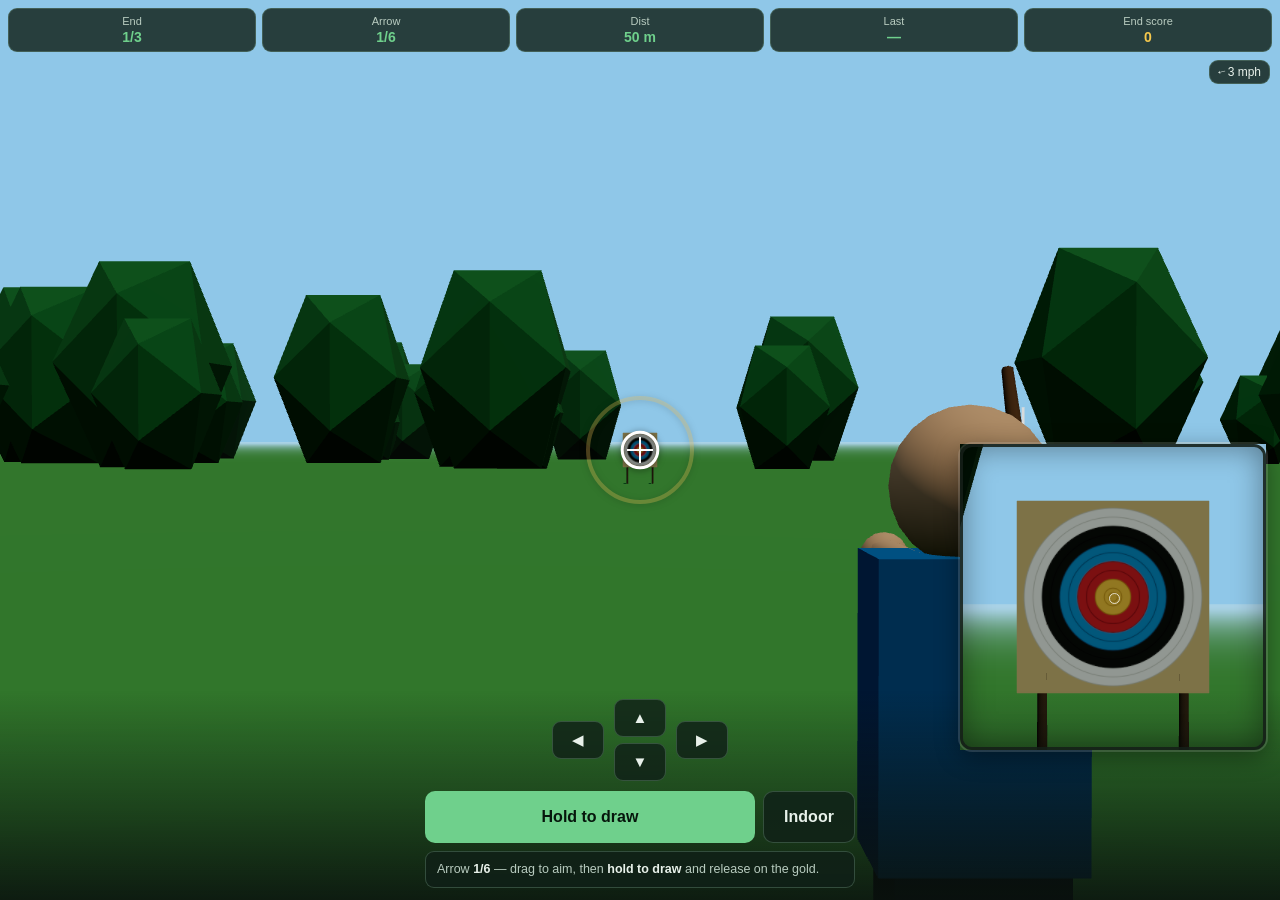
==== commit 5df8a3bb: "Update index.html" ====
--- a/index.html
+++ b/index.html
@@ -1,4041 +1,67 @@
-<!doctype html>
+<!DOCTYPE html>
 <html lang="en">
-  <head>
-    <meta charset="UTF-8" />
-    <meta
-      name="viewport"
-      content="width=device-width, initial-scale=1.0, maximum-scale=1.0, user-scalable=no, viewport-fit=cover"
-    />
-    <meta name="theme-color" content="#0a2740" />
-    <meta name="apple-mobile-web-app-capable" content="yes" />
-    <meta name="apple-mobile-web-app-status-bar-style" content="black-translucent" />
-    <meta name="mobile-web-app-capable" content="yes" />
-    <link rel="manifest" href="./manifest.webmanifest" />
-    <link rel="icon" href="./icons/icon-192.png" />
-    <link rel="apple-touch-icon" href="./icons/icon-192.png" />
-    <title>Pocket Tennis</title>
-    <script type="module" crossorigin>var nc=Object.defineProperty;var ic=(i,t,e)=>t in i?nc(i,t,{enumerable:!0,configurable:!0,writable:!0,value:e}):i[t]=e;var Q=(i,t,e)=>ic(i,typeof t!="symbol"?t+"":t,e);(function(){const t=document.createElement("link").relList;if(t&&t.supports&&t.supports("modulepreload"))return;for(const s of document.querySelectorAll('link[rel="modulepreload"]'))n(s);new MutationObserver(s=>{for(const r of s)if(r.type==="childList")for(const a of r.addedNodes)a.tagName==="LINK"&&a.rel==="modulepreload"&&n(a)}).observe(document,{childList:!0,subtree:!0});function e(s){const r={};return s.integrity&&(r.integrity=s.integrity),s.referrerPolicy&&(r.referrerPolicy=s.referrerPolicy),s.crossOrigin==="use-credentials"?r.credentials="include":s.crossOrigin==="anonymous"?r.credentials="omit":r.credentials="same-origin",r}function n(s){if(s.ep)return;s.ep=!0;const r=e(s);fetch(s.href,r)}})();const an=(i,t,e)=>({x:i,y:t,z:e}),sc=(i,t)=>({x:i.x*t,y:i.y*t,z:i.z*t}),rc=i=>Math.hypot(i.x,i.y,i.z),Ne=i=>({x:i.x,y:i.y,z:i.z}),Jt={HALF_LEN:11.885,SINGLES_HALF_W:4.115,DOUBLES_HALF_W:5.485,SERVICE_Z:6.4,NET_CENTER_H:.914,NET_SIDE_H:1,BALL_R:.033},ac=i=>1.225*Math.exp(-i/8500),Va=i=>{const t=Math.min(1,Math.abs(i)/Jt.SINGLES_HALF_W);return Jt.NET_CENTER_H+(Jt.NET_SIDE_H-Jt.NET_CENTER_H)*t},Qe={dragRef:.004,magnusTop:.016,magnusSide:.011,spinDecayAir:.35,spinDecayBounce:.55,kickFromTop:.9,restSpeed:1.2};function ol(i,t,e){if(!i.alive)return"floor-dead";const n=rc(i.vel),s=Qe.dragRef*(t.airDensity/1.225),r=-s*n*i.vel.x+Qe.magnusSide*i.spin.side*-i.vel.z+t.wind*.6,a=-9.81-s*n*i.vel.y-Qe.magnusTop*i.spin.top*Math.hypot(i.vel.x,i.vel.z),o=-s*n*i.vel.z+Qe.magnusSide*i.spin.side*i.vel.x,l=i.pos.z;i.vel.x+=r*e,i.vel.y+=a*e,i.vel.z+=o*e,i.pos.x+=i.vel.x*e,i.pos.y+=i.vel.y*e,i.pos.z+=i.vel.z*e;const c=Math.max(0,1-Qe.spinDecayAir*e);if(i.spin.top*=c,i.spin.side*=c,l*i.pos.z<=0&&l!==i.pos.z){const h=l/(l-i.pos.z),u=i.pos.x-i.vel.x*e*(1-h);if(i.pos.y-i.vel.y*e*(1-h)<=Va(u)+Jt.BALL_R)return i.pos.x=u,i.pos.y=Va(u),i.pos.z=0,i.vel=sc(i.vel,.12),i.vel.y=-.5,i.spin.top*=.2,i.spin.side*=.2,"net"}if(i.pos.y<=Jt.BALL_R&&i.vel.y<0){i.pos.y=Jt.BALL_R;const h=t.surface,u=h.bounce*(1-.06*i.spin.top);i.vel.y=-i.vel.y*u;const p=h.speedKeep,m=1+h.spinGrip*Qe.kickFromTop*i.spin.top*.1;return i.vel.z*=p*m,i.vel.x*=p,i.vel.x+=h.spinGrip*i.spin.side*.15,i.spin.top*=Qe.spinDecayBounce,i.spin.side*=Qe.spinDecayBounce,Math.hypot(i.vel.x,i.vel.z)<Qe.restSpeed&&i.vel.y<1?(i.alive=!1,"floor-dead"):"bounce"}return"none"}function ll(i,t,e,n,s){const r=s?.dt??.004166666666666667,a=s?.maxTime??6,o=s?.sampleEvery??8,l={pos:Ne(i),vel:Ne(t),spin:{top:e.top,side:e.side},alive:!0},c=[Ne(l.pos)];let h=l.pos.y,u=0,p=0,m=null,g=!1;for(;u<a;){const x=ol(l,n,r);if(u+=r,p++,l.pos.y>h&&(h=l.pos.y),p%o===0&&c.push(Ne(l.pos)),x==="net"){g=!0,c.push(Ne(l.pos));break}if(x==="bounce"&&!m){m=Ne(l.pos),c.push(Ne(l.pos));break}if(x==="floor-dead")break}return{landed:!!m,firstBounce:m,hitNet:g,apexY:h,flightTime:u,trajectory:c}}function Wa(i,t,e){if(!(Math.abs(i.x)<=Jt.SINGLES_HALF_W+1e-6))return!1;const s=i.z*t;if(s<=0)return!1;if(e?.service){if(s>Jt.SERVICE_Z+1e-6)return!1;if(e.deuceSide!==void 0){const r=e.deuceSide?-t:t;if(Math.sign(i.x)!==r&&Math.abs(i.x)>1e-6)return!1}return!0}return s<=Jt.HALF_LEN+1e-6}const cl={serve:{elev:-.05,spin:{top:1,side:0},sMin:30,sMax:55},drive:{elev:.14,spin:{top:2.2,side:0},sMin:14,sMax:40},topspin:{elev:.22,spin:{top:4.2,side:0},sMin:14,sMax:40},slice:{elev:.1,spin:{top:-1.8,side:0},sMin:12,sMax:32},lob:{elev:.62,spin:{top:1.5,side:0},sMin:12,sMax:26},smash:{elev:-.2,spin:{top:1,side:0},sMin:24,sMax:50}},wr=(i,t)=>Math.hypot(i,t);function oc(i,t,e,n,s,r,a){const o=t.x-i.x,l=t.z-i.z,c=wr(o,l),h=o/c,u=l/c,p=Math.cos(s),m=Math.sin(s),g=y=>an(h*y*p,y*m,u*y*p),x=y=>{const b=ll(i,g(y),e,n,{sampleEvery:999});if(b.hitNet)return-1;if(!b.firstBounce)return 1e9;const I=b.firstBounce.x-i.x,w=b.firstBounce.z-i.z;return wr(I,w)};let f=r,d=a;for(let y=0;y<20;y++){const b=x(d);if(b>=c||b===1e9)break;d+=6}for(let y=0;y<26;y++){const b=(f+d)/2,I=x(b);I<0||I<c?f=b:d=b}const E=(f+d)/2;return{vel:g(E),reach:x(E)}}function Cr(i,t,e,n,s){const r=cl[e],a={top:r.spin.top,side:r.spin.side,...s},o=wr(t.x-i.x,t.z-i.z),l=[r.elev,r.elev+.12,r.elev+.28,r.elev+.45];let c=null;for(const h of l){const u=oc(i,t,a,n,h,r.sMin,r.sMax);if((!c||Math.abs(u.reach-o)<Math.abs(c.reach-o))&&(c=u),Math.abs(u.reach-o)<.6)break}return{vel:c.vel,spin:a}}function ki(i,t,e){const n=Math.max(0,Math.min(1,t)),s=(1-n)*3.4,r=(e.a-.5)*2*s,a=(e.b-.5)*2*s*.7;return{target:{x:i.x+r,z:i.z+a},power:.85+n*.3}}function Xa(i,t,e,n){return Cr(i,t,"serve",e,{top:cl.serve.spin.top+n})}const hl={bestOfSets:3,gamesToWinSet:6,tiebreakTo:7,finalSetTiebreak:!0};function qa(i=hl,t="A"){return{cfg:i,pts:{A:0,B:0},games:{A:0,B:0},sets:{A:0,B:0},setLog:[],inTiebreak:!1,server:t,pointsPlayedInGame:0,finished:!1,winner:null}}const ai=i=>i==="A"?"B":"A";function lc(i){return Math.floor(i.bestOfSets/2)+1}function cc(i){return i.sets.A+i.sets.B===i.cfg.bestOfSets-1}function hc(i,t){if(i.finished)return[];const e=["point"],n=ai(t);if(i.pointsPlayedInGame++,i.inTiebreak){i.pts[t]++,(i.pointsPlayedInGame===1||i.pointsPlayedInGame%2===1)&&(i.server=ai(i.server));const s=i.cfg.tiebreakTo;return i.pts[t]>=s&&i.pts[t]-i.pts[n]>=2&&(e.push("game"),zs(i,t,e,!0)),e}return i.pts[t]<3?(i.pts[t]++,i.pts.A===3&&i.pts.B===3&&e.push("deuce"),e):i.pts[n]<3?(e.push("game"),zs(i,t,e,!1),e):i.pts[t]===i.pts[n]?(i.pts[t]++,e.push("advantage"),e):i.pts[t]>i.pts[n]?(e.push("game"),zs(i,t,e,!1),e):(i.pts[n]--,e.push("deuce"),e)}function zs(i,t,e,n){i.games[t]++,i.pts.A=0,i.pts.B=0,i.pointsPlayedInGame=0,i.inTiebreak=!1;const s=i.cfg.gamesToWinSet,r=i.games.A,a=i.games.B,o=ai(t);if(n||i.games[t]>=s&&i.games[t]-i.games[o]>=2){e.push("set"),i.setLog.push({A:i.games.A,B:i.games.B}),i.sets[t]++,i.games.A=0,i.games.B=0,i.sets[t]>=lc(i.cfg)?(e.push("match"),i.finished=!0,i.winner=t):i.server=ai(i.server);return}r===s&&a===s&&i.cfg.tiebreakTo>0&&(!cc(i)||i.cfg.finalSetTiebreak)&&(i.inTiebreak=!0),i.server=ai(i.server)}const uc=["0","15","30","40"];function Ya(i,t){if(i.inTiebreak)return String(i.pts[t]);const e=ai(t);return i.pts.A>=3&&i.pts.B>=3?i.pts[t]===i.pts[e]?"40":i.pts[t]>i.pts[e]?"AD":"40":uc[i.pts[t]]??"40"}function dc(i){const t=i.setLog.map(e=>`${e.A}-${e.B}`);return i.finished||t.push(`${i.games.A}-${i.games.B}*`),t.join("  ")}/**
- * @license
- * Copyright 2010-2024 Three.js Authors
- * SPDX-License-Identifier: MIT
- */const _a="169",fc=0,Ka=1,pc=2,ul=1,dl=2,on=3,En=0,be=1,He=2,cn=0,oi=1,Rr=2,$a=3,Ja=4,mc=5,Fn=100,gc=101,_c=102,vc=103,xc=104,Mc=200,Sc=201,yc=202,Ec=203,Pr=204,Lr=205,Tc=206,bc=207,Ac=208,wc=209,Cc=210,Rc=211,Pc=212,Lc=213,Dc=214,Dr=0,Ur=1,Ir=2,hi=3,Nr=4,Fr=5,Or=6,Br=7,fl=0,Uc=1,Ic=2,yn=0,Nc=1,Fc=2,Oc=3,pl=4,Bc=5,zc=6,Hc=7,ml=300,ui=301,di=302,zr=303,Hr=304,Rs=306,Gr=1e3,Bn=1001,kr=1002,Ee=1003,Gc=1004,Vi=1005,Ge=1006,Hs=1007,zn=1008,un=1009,gl=1010,_l=1011,Ni=1012,va=1013,Hn=1014,$e=1015,hn=1016,xa=1017,Ma=1018,fi=1020,vl=35902,xl=1021,Ml=1022,We=1023,Sl=1024,yl=1025,li=1026,pi=1027,Sa=1028,ya=1029,El=1030,Ea=1031,Ta=1033,ps=33776,ms=33777,gs=33778,_s=33779,Vr=35840,Wr=35841,Xr=35842,qr=35843,Yr=36196,Kr=37492,$r=37496,Jr=37808,Zr=37809,jr=37810,Qr=37811,ta=37812,ea=37813,na=37814,ia=37815,sa=37816,ra=37817,aa=37818,oa=37819,la=37820,ca=37821,vs=36492,ha=36494,ua=36495,Tl=36283,da=36284,fa=36285,pa=36286,kc=3200,Vc=3201,bl=0,Wc=1,xn="",Ye="srgb",Tn="srgb-linear",ba="display-p3",Ps="display-p3-linear",Ss="linear",ne="srgb",ys="rec709",Es="p3",Vn=7680,Za=519,Xc=512,qc=513,Yc=514,Al=515,Kc=516,$c=517,Jc=518,Zc=519,ja=35044,Qa="300 es",ln=2e3,Ts=2001;class _i{addEventListener(t,e){this._listeners===void 0&&(this._listeners={});const n=this._listeners;n[t]===void 0&&(n[t]=[]),n[t].indexOf(e)===-1&&n[t].push(e)}hasEventListener(t,e){if(this._listeners===void 0)return!1;const n=this._listeners;return n[t]!==void 0&&n[t].indexOf(e)!==-1}removeEventListener(t,e){if(this._listeners===void 0)return;const s=this._listeners[t];if(s!==void 0){const r=s.indexOf(e);r!==-1&&s.splice(r,1)}}dispatchEvent(t){if(this._listeners===void 0)return;const n=this._listeners[t.type];if(n!==void 0){t.target=this;const s=n.slice(0);for(let r=0,a=s.length;r<a;r++)s[r].call(this,t);t.target=null}}}const me=["00","01","02","03","04","05","06","07","08","09","0a","0b","0c","0d","0e","0f","10","11","12","13","14","15","16","17","18","19","1a","1b","1c","1d","1e","1f","20","21","22","23","24","25","26","27","28","29","2a","2b","2c","2d","2e","2f","30","31","32","33","34","35","36","37","38","39","3a","3b","3c","3d","3e","3f","40","41","42","43","44","45","46","47","48","49","4a","4b","4c","4d","4e","4f","50","51","52","53","54","55","56","57","58","59","5a","5b","5c","5d","5e","5f","60","61","62","63","64","65","66","67","68","69","6a","6b","6c","6d","6e","6f","70","71","72","73","74","75","76","77","78","79","7a","7b","7c","7d","7e","7f","80","81","82","83","84","85","86","87","88","89","8a","8b","8c","8d","8e","8f","90","91","92","93","94","95","96","97","98","99","9a","9b","9c","9d","9e","9f","a0","a1","a2","a3","a4","a5","a6","a7","a8","a9","aa","ab","ac","ad","ae","af","b0","b1","b2","b3","b4","b5","b6","b7","b8","b9","ba","bb","bc","bd","be","bf","c0","c1","c2","c3","c4","c5","c6","c7","c8","c9","ca","cb","cc","cd","ce","cf","d0","d1","d2","d3","d4","d5","d6","d7","d8","d9","da","db","dc","dd","de","df","e0","e1","e2","e3","e4","e5","e6","e7","e8","e9","ea","eb","ec","ed","ee","ef","f0","f1","f2","f3","f4","f5","f6","f7","f8","f9","fa","fb","fc","fd","fe","ff"],Gs=Math.PI/180,ma=180/Math.PI;function Oi(){const i=Math.random()*4294967295|0,t=Math.random()*4294967295|0,e=Math.random()*4294967295|0,n=Math.random()*4294967295|0;return(me[i&255]+me[i>>8&255]+me[i>>16&255]+me[i>>24&255]+"-"+me[t&255]+me[t>>8&255]+"-"+me[t>>16&15|64]+me[t>>24&255]+"-"+me[e&63|128]+me[e>>8&255]+"-"+me[e>>16&255]+me[e>>24&255]+me[n&255]+me[n>>8&255]+me[n>>16&255]+me[n>>24&255]).toLowerCase()}function pe(i,t,e){return Math.max(t,Math.min(e,i))}function jc(i,t){return(i%t+t)%t}function ks(i,t,e){return(1-e)*i+e*t}function Si(i,t){switch(t.constructor){case Float32Array:return i;case Uint32Array:return i/4294967295;case Uint16Array:return i/65535;case Uint8Array:return i/255;case Int32Array:return Math.max(i/2147483647,-1);case Int16Array:return Math.max(i/32767,-1);case Int8Array:return Math.max(i/127,-1);default:throw new Error("Invalid component type.")}}function ye(i,t){switch(t.constructor){case Float32Array:return i;case Uint32Array:return Math.round(i*4294967295);case Uint16Array:return Math.round(i*65535);case Uint8Array:return Math.round(i*255);case Int32Array:return Math.round(i*2147483647);case Int16Array:return Math.round(i*32767);case Int8Array:return Math.round(i*127);default:throw new Error("Invalid component type.")}}class st{constructor(t=0,e=0){st.prototype.isVector2=!0,this.x=t,this.y=e}get width(){return this.x}set width(t){this.x=t}get height(){return this.y}set height(t){this.y=t}set(t,e){return this.x=t,this.y=e,this}setScalar(t){return this.x=t,this.y=t,this}setX(t){return this.x=t,this}setY(t){return this.y=t,this}setComponent(t,e){switch(t){case 0:this.x=e;break;case 1:this.y=e;break;default:throw new Error("index is out of range: "+t)}return this}getComponent(t){switch(t){case 0:return this.x;case 1:return this.y;default:throw new Error("index is out of range: "+t)}}clone(){return new this.constructor(this.x,this.y)}copy(t){return this.x=t.x,this.y=t.y,this}add(t){return this.x+=t.x,this.y+=t.y,this}addScalar(t){return this.x+=t,this.y+=t,this}addVectors(t,e){return this.x=t.x+e.x,this.y=t.y+e.y,this}addScaledVector(t,e){return this.x+=t.x*e,this.y+=t.y*e,this}sub(t){return this.x-=t.x,this.y-=t.y,this}subScalar(t){return this.x-=t,this.y-=t,this}subVectors(t,e){return this.x=t.x-e.x,this.y=t.y-e.y,this}multiply(t){return this.x*=t.x,this.y*=t.y,this}multiplyScalar(t){return this.x*=t,this.y*=t,this}divide(t){return this.x/=t.x,this.y/=t.y,this}divideScalar(t){return this.multiplyScalar(1/t)}applyMatrix3(t){const e=this.x,n=this.y,s=t.elements;return this.x=s[0]*e+s[3]*n+s[6],this.y=s[1]*e+s[4]*n+s[7],this}min(t){return this.x=Math.min(this.x,t.x),this.y=Math.min(this.y,t.y),this}max(t){return this.x=Math.max(this.x,t.x),this.y=Math.max(this.y,t.y),this}clamp(t,e){return this.x=Math.max(t.x,Math.min(e.x,this.x)),this.y=Math.max(t.y,Math.min(e.y,this.y)),this}clampScalar(t,e){return this.x=Math.max(t,Math.min(e,this.x)),this.y=Math.max(t,Math.min(e,this.y)),this}clampLength(t,e){const n=this.length();return this.divideScalar(n||1).multiplyScalar(Math.max(t,Math.min(e,n)))}floor(){return this.x=Math.floor(this.x),this.y=Math.floor(this.y),this}ceil(){return this.x=Math.ceil(this.x),this.y=Math.ceil(this.y),this}round(){return this.x=Math.round(this.x),this.y=Math.round(this.y),this}roundToZero(){return this.x=Math.trunc(this.x),this.y=Math.trunc(this.y),this}negate(){return this.x=-this.x,this.y=-this.y,this}dot(t){return this.x*t.x+this.y*t.y}cross(t){return this.x*t.y-this.y*t.x}lengthSq(){return this.x*this.x+this.y*this.y}length(){return Math.sqrt(this.x*this.x+this.y*this.y)}manhattanLength(){return Math.abs(this.x)+Math.abs(this.y)}normalize(){return this.divideScalar(this.length()||1)}angle(){return Math.atan2(-this.y,-this.x)+Math.PI}angleTo(t){const e=Math.sqrt(this.lengthSq()*t.lengthSq());if(e===0)return Math.PI/2;const n=this.dot(t)/e;return Math.acos(pe(n,-1,1))}distanceTo(t){return Math.sqrt(this.distanceToSquared(t))}distanceToSquared(t){const e=this.x-t.x,n=this.y-t.y;return e*e+n*n}manhattanDistanceTo(t){return Math.abs(this.x-t.x)+Math.abs(this.y-t.y)}setLength(t){return this.normalize().multiplyScalar(t)}lerp(t,e){return this.x+=(t.x-this.x)*e,this.y+=(t.y-this.y)*e,this}lerpVectors(t,e,n){return this.x=t.x+(e.x-t.x)*n,this.y=t.y+(e.y-t.y)*n,this}equals(t){return t.x===this.x&&t.y===this.y}fromArray(t,e=0){return this.x=t[e],this.y=t[e+1],this}toArray(t=[],e=0){return t[e]=this.x,t[e+1]=this.y,t}fromBufferAttribute(t,e){return this.x=t.getX(e),this.y=t.getY(e),this}rotateAround(t,e){const n=Math.cos(e),s=Math.sin(e),r=this.x-t.x,a=this.y-t.y;return this.x=r*n-a*s+t.x,this.y=r*s+a*n+t.y,this}random(){return this.x=Math.random(),this.y=Math.random(),this}*[Symbol.iterator](){yield this.x,yield this.y}}class Dt{constructor(t,e,n,s,r,a,o,l,c){Dt.prototype.isMatrix3=!0,this.elements=[1,0,0,0,1,0,0,0,1],t!==void 0&&this.set(t,e,n,s,r,a,o,l,c)}set(t,e,n,s,r,a,o,l,c){const h=this.elements;return h[0]=t,h[1]=s,h[2]=o,h[3]=e,h[4]=r,h[5]=l,h[6]=n,h[7]=a,h[8]=c,this}identity(){return this.set(1,0,0,0,1,0,0,0,1),this}copy(t){const e=this.elements,n=t.elements;return e[0]=n[0],e[1]=n[1],e[2]=n[2],e[3]=n[3],e[4]=n[4],e[5]=n[5],e[6]=n[6],e[7]=n[7],e[8]=n[8],this}extractBasis(t,e,n){return t.setFromMatrix3Column(this,0),e.setFromMatrix3Column(this,1),n.setFromMatrix3Column(this,2),this}setFromMatrix4(t){const e=t.elements;return this.set(e[0],e[4],e[8],e[1],e[5],e[9],e[2],e[6],e[10]),this}multiply(t){return this.multiplyMatrices(this,t)}premultiply(t){return this.multiplyMatrices(t,this)}multiplyMatrices(t,e){const n=t.elements,s=e.elements,r=this.elements,a=n[0],o=n[3],l=n[6],c=n[1],h=n[4],u=n[7],p=n[2],m=n[5],g=n[8],x=s[0],f=s[3],d=s[6],E=s[1],y=s[4],b=s[7],I=s[2],w=s[5],A=s[8];return r[0]=a*x+o*E+l*I,r[3]=a*f+o*y+l*w,r[6]=a*d+o*b+l*A,r[1]=c*x+h*E+u*I,r[4]=c*f+h*y+u*w,r[7]=c*d+h*b+u*A,r[2]=p*x+m*E+g*I,r[5]=p*f+m*y+g*w,r[8]=p*d+m*b+g*A,this}multiplyScalar(t){const e=this.elements;return e[0]*=t,e[3]*=t,e[6]*=t,e[1]*=t,e[4]*=t,e[7]*=t,e[2]*=t,e[5]*=t,e[8]*=t,this}determinant(){const t=this.elements,e=t[0],n=t[1],s=t[2],r=t[3],a=t[4],o=t[5],l=t[6],c=t[7],h=t[8];return e*a*h-e*o*c-n*r*h+n*o*l+s*r*c-s*a*l}invert(){const t=this.elements,e=t[0],n=t[1],s=t[2],r=t[3],a=t[4],o=t[5],l=t[6],c=t[7],h=t[8],u=h*a-o*c,p=o*l-h*r,m=c*r-a*l,g=e*u+n*p+s*m;if(g===0)return this.set(0,0,0,0,0,0,0,0,0);const x=1/g;return t[0]=u*x,t[1]=(s*c-h*n)*x,t[2]=(o*n-s*a)*x,t[3]=p*x,t[4]=(h*e-s*l)*x,t[5]=(s*r-o*e)*x,t[6]=m*x,t[7]=(n*l-c*e)*x,t[8]=(a*e-n*r)*x,this}transpose(){let t;const e=this.elements;return t=e[1],e[1]=e[3],e[3]=t,t=e[2],e[2]=e[6],e[6]=t,t=e[5],e[5]=e[7],e[7]=t,this}getNormalMatrix(t){return this.setFromMatrix4(t).invert().transpose()}transposeIntoArray(t){const e=this.elements;return t[0]=e[0],t[1]=e[3],t[2]=e[6],t[3]=e[1],t[4]=e[4],t[5]=e[7],t[6]=e[2],t[7]=e[5],t[8]=e[8],this}setUvTransform(t,e,n,s,r,a,o){const l=Math.cos(r),c=Math.sin(r);return this.set(n*l,n*c,-n*(l*a+c*o)+a+t,-s*c,s*l,-s*(-c*a+l*o)+o+e,0,0,1),this}scale(t,e){return this.premultiply(Vs.makeScale(t,e)),this}rotate(t){return this.premultiply(Vs.makeRotation(-t)),this}translate(t,e){return this.premultiply(Vs.makeTranslation(t,e)),this}makeTranslation(t,e){return t.isVector2?this.set(1,0,t.x,0,1,t.y,0,0,1):this.set(1,0,t,0,1,e,0,0,1),this}makeRotation(t){const e=Math.cos(t),n=Math.sin(t);return this.set(e,-n,0,n,e,0,0,0,1),this}makeScale(t,e){return this.set(t,0,0,0,e,0,0,0,1),this}equals(t){const e=this.elements,n=t.elements;for(let s=0;s<9;s++)if(e[s]!==n[s])return!1;return!0}fromArray(t,e=0){for(let n=0;n<9;n++)this.elements[n]=t[n+e];return this}toArray(t=[],e=0){const n=this.elements;return t[e]=n[0],t[e+1]=n[1],t[e+2]=n[2],t[e+3]=n[3],t[e+4]=n[4],t[e+5]=n[5],t[e+6]=n[6],t[e+7]=n[7],t[e+8]=n[8],t}clone(){return new this.constructor().fromArray(this.elements)}}const Vs=new Dt;function wl(i){for(let t=i.length-1;t>=0;--t)if(i[t]>=65535)return!0;return!1}function bs(i){return document.createElementNS("http://www.w3.org/1999/xhtml",i)}function Qc(){const i=bs("canvas");return i.style.display="block",i}const to={};function xs(i){i in to||(to[i]=!0,console.warn(i))}function th(i,t,e){return new Promise(function(n,s){function r(){switch(i.clientWaitSync(t,i.SYNC_FLUSH_COMMANDS_BIT,0)){case i.WAIT_FAILED:s();break;case i.TIMEOUT_EXPIRED:setTimeout(r,e);break;default:n()}}setTimeout(r,e)})}function eh(i){const t=i.elements;t[2]=.5*t[2]+.5*t[3],t[6]=.5*t[6]+.5*t[7],t[10]=.5*t[10]+.5*t[11],t[14]=.5*t[14]+.5*t[15]}function nh(i){const t=i.elements;t[11]===-1?(t[10]=-t[10]-1,t[14]=-t[14]):(t[10]=-t[10],t[14]=-t[14]+1)}const eo=new Dt().set(.8224621,.177538,0,.0331941,.9668058,0,.0170827,.0723974,.9105199),no=new Dt().set(1.2249401,-.2249404,0,-.0420569,1.0420571,0,-.0196376,-.0786361,1.0982735),yi={[Tn]:{transfer:Ss,primaries:ys,luminanceCoefficients:[.2126,.7152,.0722],toReference:i=>i,fromReference:i=>i},[Ye]:{transfer:ne,primaries:ys,luminanceCoefficients:[.2126,.7152,.0722],toReference:i=>i.convertSRGBToLinear(),fromReference:i=>i.convertLinearToSRGB()},[Ps]:{transfer:Ss,primaries:Es,luminanceCoefficients:[.2289,.6917,.0793],toReference:i=>i.applyMatrix3(no),fromReference:i=>i.applyMatrix3(eo)},[ba]:{transfer:ne,primaries:Es,luminanceCoefficients:[.2289,.6917,.0793],toReference:i=>i.convertSRGBToLinear().applyMatrix3(no),fromReference:i=>i.applyMatrix3(eo).convertLinearToSRGB()}},ih=new Set([Tn,Ps]),qt={enabled:!0,_workingColorSpace:Tn,get workingColorSpace(){return this._workingColorSpace},set workingColorSpace(i){if(!ih.has(i))throw new Error(`Unsupported working color space, "${i}".`);this._workingColorSpace=i},convert:function(i,t,e){if(this.enabled===!1||t===e||!t||!e)return i;const n=yi[t].toReference,s=yi[e].fromReference;return s(n(i))},fromWorkingColorSpace:function(i,t){return this.convert(i,this._workingColorSpace,t)},toWorkingColorSpace:function(i,t){return this.convert(i,t,this._workingColorSpace)},getPrimaries:function(i){return yi[i].primaries},getTransfer:function(i){return i===xn?Ss:yi[i].transfer},getLuminanceCoefficients:function(i,t=this._workingColorSpace){return i.fromArray(yi[t].luminanceCoefficients)}};function ci(i){return i<.04045?i*.0773993808:Math.pow(i*.9478672986+.0521327014,2.4)}function Ws(i){return i<.0031308?i*12.92:1.055*Math.pow(i,.41666)-.055}let Wn;class sh{static getDataURL(t){if(/^data:/i.test(t.src)||typeof HTMLCanvasElement>"u")return t.src;let e;if(t instanceof HTMLCanvasElement)e=t;else{Wn===void 0&&(Wn=bs("canvas")),Wn.width=t.width,Wn.height=t.height;const n=Wn.getContext("2d");t instanceof ImageData?n.putImageData(t,0,0):n.drawImage(t,0,0,t.width,t.height),e=Wn}return e.width>2048||e.height>2048?(console.warn("THREE.ImageUtils.getDataURL: Image converted to jpg for performance reasons",t),e.toDataURL("image/jpeg",.6)):e.toDataURL("image/png")}static sRGBToLinear(t){if(typeof HTMLImageElement<"u"&&t instanceof HTMLImageElement||typeof HTMLCanvasElement<"u"&&t instanceof HTMLCanvasElement||typeof ImageBitmap<"u"&&t instanceof ImageBitmap){const e=bs("canvas");e.width=t.width,e.height=t.height;const n=e.getContext("2d");n.drawImage(t,0,0,t.width,t.height);const s=n.getImageData(0,0,t.width,t.height),r=s.data;for(let a=0;a<r.length;a++)r[a]=ci(r[a]/255)*255;return n.putImageData(s,0,0),e}else if(t.data){const e=t.data.slice(0);for(let n=0;n<e.length;n++)e instanceof Uint8Array||e instanceof Uint8ClampedArray?e[n]=Math.floor(ci(e[n]/255)*255):e[n]=ci(e[n]);return{data:e,width:t.width,height:t.height}}else return console.warn("THREE.ImageUtils.sRGBToLinear(): Unsupported image type. No color space conversion applied."),t}}let rh=0;class Cl{constructor(t=null){this.isSource=!0,Object.defineProperty(this,"id",{value:rh++}),this.uuid=Oi(),this.data=t,this.dataReady=!0,this.version=0}set needsUpdate(t){t===!0&&this.version++}toJSON(t){const e=t===void 0||typeof t=="string";if(!e&&t.images[this.uuid]!==void 0)return t.images[this.uuid];const n={uuid:this.uuid,url:""},s=this.data;if(s!==null){let r;if(Array.isArray(s)){r=[];for(let a=0,o=s.length;a<o;a++)s[a].isDataTexture?r.push(Xs(s[a].image)):r.push(Xs(s[a]))}else r=Xs(s);n.url=r}return e||(t.images[this.uuid]=n),n}}function Xs(i){return typeof HTMLImageElement<"u"&&i instanceof HTMLImageElement||typeof HTMLCanvasElement<"u"&&i instanceof HTMLCanvasElement||typeof ImageBitmap<"u"&&i instanceof ImageBitmap?sh.getDataURL(i):i.data?{data:Array.from(i.data),width:i.width,height:i.height,type:i.data.constructor.name}:(console.warn("THREE.Texture: Unable to serialize Texture."),{})}let ah=0;class ve extends _i{constructor(t=ve.DEFAULT_IMAGE,e=ve.DEFAULT_MAPPING,n=Bn,s=Bn,r=Ge,a=zn,o=We,l=un,c=ve.DEFAULT_ANISOTROPY,h=xn){super(),this.isTexture=!0,Object.defineProperty(this,"id",{value:ah++}),this.uuid=Oi(),this.name="",this.source=new Cl(t),this.mipmaps=[],this.mapping=e,this.channel=0,this.wrapS=n,this.wrapT=s,this.magFilter=r,this.minFilter=a,this.anisotropy=c,this.format=o,this.internalFormat=null,this.type=l,this.offset=new st(0,0),this.repeat=new st(1,1),this.center=new st(0,0),this.rotation=0,this.matrixAutoUpdate=!0,this.matrix=new Dt,this.generateMipmaps=!0,this.premultiplyAlpha=!1,this.flipY=!0,this.unpackAlignment=4,this.colorSpace=h,this.userData={},this.version=0,this.onUpdate=null,this.isRenderTargetTexture=!1,this.pmremVersion=0}get image(){return this.source.data}set image(t=null){this.source.data=t}updateMatrix(){this.matrix.setUvTransform(this.offset.x,this.offset.y,this.repeat.x,this.repeat.y,this.rotation,this.center.x,this.center.y)}clone(){return new this.constructor().copy(this)}copy(t){return this.name=t.name,this.source=t.source,this.mipmaps=t.mipmaps.slice(0),this.mapping=t.mapping,this.channel=t.channel,this.wrapS=t.wrapS,this.wrapT=t.wrapT,this.magFilter=t.magFilter,this.minFilter=t.minFilter,this.anisotropy=t.anisotropy,this.format=t.format,this.internalFormat=t.internalFormat,this.type=t.type,this.offset.copy(t.offset),this.repeat.copy(t.repeat),this.center.copy(t.center),this.rotation=t.rotation,this.matrixAutoUpdate=t.matrixAutoUpdate,this.matrix.copy(t.matrix),this.generateMipmaps=t.generateMipmaps,this.premultiplyAlpha=t.premultiplyAlpha,this.flipY=t.flipY,this.unpackAlignment=t.unpackAlignment,this.colorSpace=t.colorSpace,this.userData=JSON.parse(JSON.stringify(t.userData)),this.needsUpdate=!0,this}toJSON(t){const e=t===void 0||typeof t=="string";if(!e&&t.textures[this.uuid]!==void 0)return t.textures[this.uuid];const n={metadata:{version:4.6,type:"Texture",generator:"Texture.toJSON"},uuid:this.uuid,name:this.name,image:this.source.toJSON(t).uuid,mapping:this.mapping,channel:this.channel,repeat:[this.repeat.x,this.repeat.y],offset:[this.offset.x,this.offset.y],center:[this.center.x,this.center.y],rotation:this.rotation,wrap:[this.wrapS,this.wrapT],format:this.format,internalFormat:this.internalFormat,type:this.type,colorSpace:this.colorSpace,minFilter:this.minFilter,magFilter:this.magFilter,anisotropy:this.anisotropy,flipY:this.flipY,generateMipmaps:this.generateMipmaps,premultiplyAlpha:this.premultiplyAlpha,unpackAlignment:this.unpackAlignment};return Object.keys(this.userData).length>0&&(n.userData=this.userData),e||(t.textures[this.uuid]=n),n}dispose(){this.dispatchEvent({type:"dispose"})}transformUv(t){if(this.mapping!==ml)return t;if(t.applyMatrix3(this.matrix),t.x<0||t.x>1)switch(this.wrapS){case Gr:t.x=t.x-Math.floor(t.x);break;case Bn:t.x=t.x<0?0:1;break;case kr:Math.abs(Math.floor(t.x)%2)===1?t.x=Math.ceil(t.x)-t.x:t.x=t.x-Math.floor(t.x);break}if(t.y<0||t.y>1)switch(this.wrapT){case Gr:t.y=t.y-Math.floor(t.y);break;case Bn:t.y=t.y<0?0:1;break;case kr:Math.abs(Math.floor(t.y)%2)===1?t.y=Math.ceil(t.y)-t.y:t.y=t.y-Math.floor(t.y);break}return this.flipY&&(t.y=1-t.y),t}set needsUpdate(t){t===!0&&(this.version++,this.source.needsUpdate=!0)}set needsPMREMUpdate(t){t===!0&&this.pmremVersion++}}ve.DEFAULT_IMAGE=null;ve.DEFAULT_MAPPING=ml;ve.DEFAULT_ANISOTROPY=1;class Zt{constructor(t=0,e=0,n=0,s=1){Zt.prototype.isVector4=!0,this.x=t,this.y=e,this.z=n,this.w=s}get width(){return this.z}set width(t){this.z=t}get height(){return this.w}set height(t){this.w=t}set(t,e,n,s){return this.x=t,this.y=e,this.z=n,this.w=s,this}setScalar(t){return this.x=t,this.y=t,this.z=t,this.w=t,this}setX(t){return this.x=t,this}setY(t){return this.y=t,this}setZ(t){return this.z=t,this}setW(t){return this.w=t,this}setComponent(t,e){switch(t){case 0:this.x=e;break;case 1:this.y=e;break;case 2:this.z=e;break;case 3:this.w=e;break;default:throw new Error("index is out of range: "+t)}return this}getComponent(t){switch(t){case 0:return this.x;case 1:return this.y;case 2:return this.z;case 3:return this.w;default:throw new Error("index is out of range: "+t)}}clone(){return new this.constructor(this.x,this.y,this.z,this.w)}copy(t){return this.x=t.x,this.y=t.y,this.z=t.z,this.w=t.w!==void 0?t.w:1,this}add(t){return this.x+=t.x,this.y+=t.y,this.z+=t.z,this.w+=t.w,this}addScalar(t){return this.x+=t,this.y+=t,this.z+=t,this.w+=t,this}addVectors(t,e){return this.x=t.x+e.x,this.y=t.y+e.y,this.z=t.z+e.z,this.w=t.w+e.w,this}addScaledVector(t,e){return this.x+=t.x*e,this.y+=t.y*e,this.z+=t.z*e,this.w+=t.w*e,this}sub(t){return this.x-=t.x,this.y-=t.y,this.z-=t.z,this.w-=t.w,this}subScalar(t){return this.x-=t,this.y-=t,this.z-=t,this.w-=t,this}subVectors(t,e){return this.x=t.x-e.x,this.y=t.y-e.y,this.z=t.z-e.z,this.w=t.w-e.w,this}multiply(t){return this.x*=t.x,this.y*=t.y,this.z*=t.z,this.w*=t.w,this}multiplyScalar(t){return this.x*=t,this.y*=t,this.z*=t,this.w*=t,this}applyMatrix4(t){const e=this.x,n=this.y,s=this.z,r=this.w,a=t.elements;return this.x=a[0]*e+a[4]*n+a[8]*s+a[12]*r,this.y=a[1]*e+a[5]*n+a[9]*s+a[13]*r,this.z=a[2]*e+a[6]*n+a[10]*s+a[14]*r,this.w=a[3]*e+a[7]*n+a[11]*s+a[15]*r,this}divideScalar(t){return this.multiplyScalar(1/t)}setAxisAngleFromQuaternion(t){this.w=2*Math.acos(t.w);const e=Math.sqrt(1-t.w*t.w);return e<1e-4?(this.x=1,this.y=0,this.z=0):(this.x=t.x/e,this.y=t.y/e,this.z=t.z/e),this}setAxisAngleFromRotationMatrix(t){let e,n,s,r;const l=t.elements,c=l[0],h=l[4],u=l[8],p=l[1],m=l[5],g=l[9],x=l[2],f=l[6],d=l[10];if(Math.abs(h-p)<.01&&Math.abs(u-x)<.01&&Math.abs(g-f)<.01){if(Math.abs(h+p)<.1&&Math.abs(u+x)<.1&&Math.abs(g+f)<.1&&Math.abs(c+m+d-3)<.1)return this.set(1,0,0,0),this;e=Math.PI;const y=(c+1)/2,b=(m+1)/2,I=(d+1)/2,w=(h+p)/4,A=(u+x)/4,U=(g+f)/4;return y>b&&y>I?y<.01?(n=0,s=.707106781,r=.707106781):(n=Math.sqrt(y),s=w/n,r=A/n):b>I?b<.01?(n=.707106781,s=0,r=.707106781):(s=Math.sqrt(b),n=w/s,r=U/s):I<.01?(n=.707106781,s=.707106781,r=0):(r=Math.sqrt(I),n=A/r,s=U/r),this.set(n,s,r,e),this}let E=Math.sqrt((f-g)*(f-g)+(u-x)*(u-x)+(p-h)*(p-h));return Math.abs(E)<.001&&(E=1),this.x=(f-g)/E,this.y=(u-x)/E,this.z=(p-h)/E,this.w=Math.acos((c+m+d-1)/2),this}setFromMatrixPosition(t){const e=t.elements;return this.x=e[12],this.y=e[13],this.z=e[14],this.w=e[15],this}min(t){return this.x=Math.min(this.x,t.x),this.y=Math.min(this.y,t.y),this.z=Math.min(this.z,t.z),this.w=Math.min(this.w,t.w),this}max(t){return this.x=Math.max(this.x,t.x),this.y=Math.max(this.y,t.y),this.z=Math.max(this.z,t.z),this.w=Math.max(this.w,t.w),this}clamp(t,e){return this.x=Math.max(t.x,Math.min(e.x,this.x)),this.y=Math.max(t.y,Math.min(e.y,this.y)),this.z=Math.max(t.z,Math.min(e.z,this.z)),this.w=Math.max(t.w,Math.min(e.w,this.w)),this}clampScalar(t,e){return this.x=Math.max(t,Math.min(e,this.x)),this.y=Math.max(t,Math.min(e,this.y)),this.z=Math.max(t,Math.min(e,this.z)),this.w=Math.max(t,Math.min(e,this.w)),this}clampLength(t,e){const n=this.length();return this.divideScalar(n||1).multiplyScalar(Math.max(t,Math.min(e,n)))}floor(){return this.x=Math.floor(this.x),this.y=Math.floor(this.y),this.z=Math.floor(this.z),this.w=Math.floor(this.w),this}ceil(){return this.x=Math.ceil(this.x),this.y=Math.ceil(this.y),this.z=Math.ceil(this.z),this.w=Math.ceil(this.w),this}round(){return this.x=Math.round(this.x),this.y=Math.round(this.y),this.z=Math.round(this.z),this.w=Math.round(this.w),this}roundToZero(){return this.x=Math.trunc(this.x),this.y=Math.trunc(this.y),this.z=Math.trunc(this.z),this.w=Math.trunc(this.w),this}negate(){return this.x=-this.x,this.y=-this.y,this.z=-this.z,this.w=-this.w,this}dot(t){return this.x*t.x+this.y*t.y+this.z*t.z+this.w*t.w}lengthSq(){return this.x*this.x+this.y*this.y+this.z*this.z+this.w*this.w}length(){return Math.sqrt(this.x*this.x+this.y*this.y+this.z*this.z+this.w*this.w)}manhattanLength(){return Math.abs(this.x)+Math.abs(this.y)+Math.abs(this.z)+Math.abs(this.w)}normalize(){return this.divideScalar(this.length()||1)}setLength(t){return this.normalize().multiplyScalar(t)}lerp(t,e){return this.x+=(t.x-this.x)*e,this.y+=(t.y-this.y)*e,this.z+=(t.z-this.z)*e,this.w+=(t.w-this.w)*e,this}lerpVectors(t,e,n){return this.x=t.x+(e.x-t.x)*n,this.y=t.y+(e.y-t.y)*n,this.z=t.z+(e.z-t.z)*n,this.w=t.w+(e.w-t.w)*n,this}equals(t){return t.x===this.x&&t.y===this.y&&t.z===this.z&&t.w===this.w}fromArray(t,e=0){return this.x=t[e],this.y=t[e+1],this.z=t[e+2],this.w=t[e+3],this}toArray(t=[],e=0){return t[e]=this.x,t[e+1]=this.y,t[e+2]=this.z,t[e+3]=this.w,t}fromBufferAttribute(t,e){return this.x=t.getX(e),this.y=t.getY(e),this.z=t.getZ(e),this.w=t.getW(e),this}random(){return this.x=Math.random(),this.y=Math.random(),this.z=Math.random(),this.w=Math.random(),this}*[Symbol.iterator](){yield this.x,yield this.y,yield this.z,yield this.w}}class oh extends _i{constructor(t=1,e=1,n={}){super(),this.isRenderTarget=!0,this.width=t,this.height=e,this.depth=1,this.scissor=new Zt(0,0,t,e),this.scissorTest=!1,this.viewport=new Zt(0,0,t,e);const s={width:t,height:e,depth:1};n=Object.assign({generateMipmaps:!1,internalFormat:null,minFilter:Ge,depthBuffer:!0,stencilBuffer:!1,resolveDepthBuffer:!0,resolveStencilBuffer:!0,depthTexture:null,samples:0,count:1},n);const r=new ve(s,n.mapping,n.wrapS,n.wrapT,n.magFilter,n.minFilter,n.format,n.type,n.anisotropy,n.colorSpace);r.flipY=!1,r.generateMipmaps=n.generateMipmaps,r.internalFormat=n.internalFormat,this.textures=[];const a=n.count;for(let o=0;o<a;o++)this.textures[o]=r.clone(),this.textures[o].isRenderTargetTexture=!0;this.depthBuffer=n.depthBuffer,this.stencilBuffer=n.stencilBuffer,this.resolveDepthBuffer=n.resolveDepthBuffer,this.resolveStencilBuffer=n.resolveStencilBuffer,this.depthTexture=n.depthTexture,this.samples=n.samples}get texture(){return this.textures[0]}set texture(t){this.textures[0]=t}setSize(t,e,n=1){if(this.width!==t||this.height!==e||this.depth!==n){this.width=t,this.height=e,this.depth=n;for(let s=0,r=this.textures.length;s<r;s++)this.textures[s].image.width=t,this.textures[s].image.height=e,this.textures[s].image.depth=n;this.dispose()}this.viewport.set(0,0,t,e),this.scissor.set(0,0,t,e)}clone(){return new this.constructor().copy(this)}copy(t){this.width=t.width,this.height=t.height,this.depth=t.depth,this.scissor.copy(t.scissor),this.scissorTest=t.scissorTest,this.viewport.copy(t.viewport),this.textures.length=0;for(let n=0,s=t.textures.length;n<s;n++)this.textures[n]=t.textures[n].clone(),this.textures[n].isRenderTargetTexture=!0;const e=Object.assign({},t.texture.image);return this.texture.source=new Cl(e),this.depthBuffer=t.depthBuffer,this.stencilBuffer=t.stencilBuffer,this.resolveDepthBuffer=t.resolveDepthBuffer,this.resolveStencilBuffer=t.resolveStencilBuffer,t.depthTexture!==null&&(this.depthTexture=t.depthTexture.clone()),this.samples=t.samples,this}dispose(){this.dispatchEvent({type:"dispose"})}}class Xe extends oh{constructor(t=1,e=1,n={}){super(t,e,n),this.isWebGLRenderTarget=!0}}class Rl extends ve{constructor(t=null,e=1,n=1,s=1){super(null),this.isDataArrayTexture=!0,this.image={data:t,width:e,height:n,depth:s},this.magFilter=Ee,this.minFilter=Ee,this.wrapR=Bn,this.generateMipmaps=!1,this.flipY=!1,this.unpackAlignment=1,this.layerUpdates=new Set}addLayerUpdate(t){this.layerUpdates.add(t)}clearLayerUpdates(){this.layerUpdates.clear()}}class lh extends ve{constructor(t=null,e=1,n=1,s=1){super(null),this.isData3DTexture=!0,this.image={data:t,width:e,height:n,depth:s},this.magFilter=Ee,this.minFilter=Ee,this.wrapR=Bn,this.generateMipmaps=!1,this.flipY=!1,this.unpackAlignment=1}}class Bi{constructor(t=0,e=0,n=0,s=1){this.isQuaternion=!0,this._x=t,this._y=e,this._z=n,this._w=s}static slerpFlat(t,e,n,s,r,a,o){let l=n[s+0],c=n[s+1],h=n[s+2],u=n[s+3];const p=r[a+0],m=r[a+1],g=r[a+2],x=r[a+3];if(o===0){t[e+0]=l,t[e+1]=c,t[e+2]=h,t[e+3]=u;return}if(o===1){t[e+0]=p,t[e+1]=m,t[e+2]=g,t[e+3]=x;return}if(u!==x||l!==p||c!==m||h!==g){let f=1-o;const d=l*p+c*m+h*g+u*x,E=d>=0?1:-1,y=1-d*d;if(y>Number.EPSILON){const I=Math.sqrt(y),w=Math.atan2(I,d*E);f=Math.sin(f*w)/I,o=Math.sin(o*w)/I}const b=o*E;if(l=l*f+p*b,c=c*f+m*b,h=h*f+g*b,u=u*f+x*b,f===1-o){const I=1/Math.sqrt(l*l+c*c+h*h+u*u);l*=I,c*=I,h*=I,u*=I}}t[e]=l,t[e+1]=c,t[e+2]=h,t[e+3]=u}static multiplyQuaternionsFlat(t,e,n,s,r,a){const o=n[s],l=n[s+1],c=n[s+2],h=n[s+3],u=r[a],p=r[a+1],m=r[a+2],g=r[a+3];return t[e]=o*g+h*u+l*m-c*p,t[e+1]=l*g+h*p+c*u-o*m,t[e+2]=c*g+h*m+o*p-l*u,t[e+3]=h*g-o*u-l*p-c*m,t}get x(){return this._x}set x(t){this._x=t,this._onChangeCallback()}get y(){return this._y}set y(t){this._y=t,this._onChangeCallback()}get z(){return this._z}set z(t){this._z=t,this._onChangeCallback()}get w(){return this._w}set w(t){this._w=t,this._onChangeCallback()}set(t,e,n,s){return this._x=t,this._y=e,this._z=n,this._w=s,this._onChangeCallback(),this}clone(){return new this.constructor(this._x,this._y,this._z,this._w)}copy(t){return this._x=t.x,this._y=t.y,this._z=t.z,this._w=t.w,this._onChangeCallback(),this}setFromEuler(t,e=!0){const n=t._x,s=t._y,r=t._z,a=t._order,o=Math.cos,l=Math.sin,c=o(n/2),h=o(s/2),u=o(r/2),p=l(n/2),m=l(s/2),g=l(r/2);switch(a){case"XYZ":this._x=p*h*u+c*m*g,this._y=c*m*u-p*h*g,this._z=c*h*g+p*m*u,this._w=c*h*u-p*m*g;break;case"YXZ":this._x=p*h*u+c*m*g,this._y=c*m*u-p*h*g,this._z=c*h*g-p*m*u,this._w=c*h*u+p*m*g;break;case"ZXY":this._x=p*h*u-c*m*g,this._y=c*m*u+p*h*g,this._z=c*h*g+p*m*u,this._w=c*h*u-p*m*g;break;case"ZYX":this._x=p*h*u-c*m*g,this._y=c*m*u+p*h*g,this._z=c*h*g-p*m*u,this._w=c*h*u+p*m*g;break;case"YZX":this._x=p*h*u+c*m*g,this._y=c*m*u+p*h*g,this._z=c*h*g-p*m*u,this._w=c*h*u-p*m*g;break;case"XZY":this._x=p*h*u-c*m*g,this._y=c*m*u-p*h*g,this._z=c*h*g+p*m*u,this._w=c*h*u+p*m*g;break;default:console.warn("THREE.Quaternion: .setFromEuler() encountered an unknown order: "+a)}return e===!0&&this._onChangeCallback(),this}setFromAxisAngle(t,e){const n=e/2,s=Math.sin(n);return this._x=t.x*s,this._y=t.y*s,this._z=t.z*s,this._w=Math.cos(n),this._onChangeCallback(),this}setFromRotationMatrix(t){const e=t.elements,n=e[0],s=e[4],r=e[8],a=e[1],o=e[5],l=e[9],c=e[2],h=e[6],u=e[10],p=n+o+u;if(p>0){const m=.5/Math.sqrt(p+1);this._w=.25/m,this._x=(h-l)*m,this._y=(r-c)*m,this._z=(a-s)*m}else if(n>o&&n>u){const m=2*Math.sqrt(1+n-o-u);this._w=(h-l)/m,this._x=.25*m,this._y=(s+a)/m,this._z=(r+c)/m}else if(o>u){const m=2*Math.sqrt(1+o-n-u);this._w=(r-c)/m,this._x=(s+a)/m,this._y=.25*m,this._z=(l+h)/m}else{const m=2*Math.sqrt(1+u-n-o);this._w=(a-s)/m,this._x=(r+c)/m,this._y=(l+h)/m,this._z=.25*m}return this._onChangeCallback(),this}setFromUnitVectors(t,e){let n=t.dot(e)+1;return n<Number.EPSILON?(n=0,Math.abs(t.x)>Math.abs(t.z)?(this._x=-t.y,this._y=t.x,this._z=0,this._w=n):(this._x=0,this._y=-t.z,this._z=t.y,this._w=n)):(this._x=t.y*e.z-t.z*e.y,this._y=t.z*e.x-t.x*e.z,this._z=t.x*e.y-t.y*e.x,this._w=n),this.normalize()}angleTo(t){return 2*Math.acos(Math.abs(pe(this.dot(t),-1,1)))}rotateTowards(t,e){const n=this.angleTo(t);if(n===0)return this;const s=Math.min(1,e/n);return this.slerp(t,s),this}identity(){return this.set(0,0,0,1)}invert(){return this.conjugate()}conjugate(){return this._x*=-1,this._y*=-1,this._z*=-1,this._onChangeCallback(),this}dot(t){return this._x*t._x+this._y*t._y+this._z*t._z+this._w*t._w}lengthSq(){return this._x*this._x+this._y*this._y+this._z*this._z+this._w*this._w}length(){return Math.sqrt(this._x*this._x+this._y*this._y+this._z*this._z+this._w*this._w)}normalize(){let t=this.length();return t===0?(this._x=0,this._y=0,this._z=0,this._w=1):(t=1/t,this._x=this._x*t,this._y=this._y*t,this._z=this._z*t,this._w=this._w*t),this._onChangeCallback(),this}multiply(t){return this.multiplyQuaternions(this,t)}premultiply(t){return this.multiplyQuaternions(t,this)}multiplyQuaternions(t,e){const n=t._x,s=t._y,r=t._z,a=t._w,o=e._x,l=e._y,c=e._z,h=e._w;return this._x=n*h+a*o+s*c-r*l,this._y=s*h+a*l+r*o-n*c,this._z=r*h+a*c+n*l-s*o,this._w=a*h-n*o-s*l-r*c,this._onChangeCallback(),this}slerp(t,e){if(e===0)return this;if(e===1)return this.copy(t);const n=this._x,s=this._y,r=this._z,a=this._w;let o=a*t._w+n*t._x+s*t._y+r*t._z;if(o<0?(this._w=-t._w,this._x=-t._x,this._y=-t._y,this._z=-t._z,o=-o):this.copy(t),o>=1)return this._w=a,this._x=n,this._y=s,this._z=r,this;const l=1-o*o;if(l<=Number.EPSILON){const m=1-e;return this._w=m*a+e*this._w,this._x=m*n+e*this._x,this._y=m*s+e*this._y,this._z=m*r+e*this._z,this.normalize(),this}const c=Math.sqrt(l),h=Math.atan2(c,o),u=Math.sin((1-e)*h)/c,p=Math.sin(e*h)/c;return this._w=a*u+this._w*p,this._x=n*u+this._x*p,this._y=s*u+this._y*p,this._z=r*u+this._z*p,this._onChangeCallback(),this}slerpQuaternions(t,e,n){return this.copy(t).slerp(e,n)}random(){const t=2*Math.PI*Math.random(),e=2*Math.PI*Math.random(),n=Math.random(),s=Math.sqrt(1-n),r=Math.sqrt(n);return this.set(s*Math.sin(t),s*Math.cos(t),r*Math.sin(e),r*Math.cos(e))}equals(t){return t._x===this._x&&t._y===this._y&&t._z===this._z&&t._w===this._w}fromArray(t,e=0){return this._x=t[e],this._y=t[e+1],this._z=t[e+2],this._w=t[e+3],this._onChangeCallback(),this}toArray(t=[],e=0){return t[e]=this._x,t[e+1]=this._y,t[e+2]=this._z,t[e+3]=this._w,t}fromBufferAttribute(t,e){return this._x=t.getX(e),this._y=t.getY(e),this._z=t.getZ(e),this._w=t.getW(e),this._onChangeCallback(),this}toJSON(){return this.toArray()}_onChange(t){return this._onChangeCallback=t,this}_onChangeCallback(){}*[Symbol.iterator](){yield this._x,yield this._y,yield this._z,yield this._w}}class C{constructor(t=0,e=0,n=0){C.prototype.isVector3=!0,this.x=t,this.y=e,this.z=n}set(t,e,n){return n===void 0&&(n=this.z),this.x=t,this.y=e,this.z=n,this}setScalar(t){return this.x=t,this.y=t,this.z=t,this}setX(t){return this.x=t,this}setY(t){return this.y=t,this}setZ(t){return this.z=t,this}setComponent(t,e){switch(t){case 0:this.x=e;break;case 1:this.y=e;break;case 2:this.z=e;break;default:throw new Error("index is out of range: "+t)}return this}getComponent(t){switch(t){case 0:return this.x;case 1:return this.y;case 2:return this.z;default:throw new Error("index is out of range: "+t)}}clone(){return new this.constructor(this.x,this.y,this.z)}copy(t){return this.x=t.x,this.y=t.y,this.z=t.z,this}add(t){return this.x+=t.x,this.y+=t.y,this.z+=t.z,this}addScalar(t){return this.x+=t,this.y+=t,this.z+=t,this}addVectors(t,e){return this.x=t.x+e.x,this.y=t.y+e.y,this.z=t.z+e.z,this}addScaledVector(t,e){return this.x+=t.x*e,this.y+=t.y*e,this.z+=t.z*e,this}sub(t){return this.x-=t.x,this.y-=t.y,this.z-=t.z,this}subScalar(t){return this.x-=t,this.y-=t,this.z-=t,this}subVectors(t,e){return this.x=t.x-e.x,this.y=t.y-e.y,this.z=t.z-e.z,this}multiply(t){return this.x*=t.x,this.y*=t.y,this.z*=t.z,this}multiplyScalar(t){return this.x*=t,this.y*=t,this.z*=t,this}multiplyVectors(t,e){return this.x=t.x*e.x,this.y=t.y*e.y,this.z=t.z*e.z,this}applyEuler(t){return this.applyQuaternion(io.setFromEuler(t))}applyAxisAngle(t,e){return this.applyQuaternion(io.setFromAxisAngle(t,e))}applyMatrix3(t){const e=this.x,n=this.y,s=this.z,r=t.elements;return this.x=r[0]*e+r[3]*n+r[6]*s,this.y=r[1]*e+r[4]*n+r[7]*s,this.z=r[2]*e+r[5]*n+r[8]*s,this}applyNormalMatrix(t){return this.applyMatrix3(t).normalize()}applyMatrix4(t){const e=this.x,n=this.y,s=this.z,r=t.elements,a=1/(r[3]*e+r[7]*n+r[11]*s+r[15]);return this.x=(r[0]*e+r[4]*n+r[8]*s+r[12])*a,this.y=(r[1]*e+r[5]*n+r[9]*s+r[13])*a,this.z=(r[2]*e+r[6]*n+r[10]*s+r[14])*a,this}applyQuaternion(t){const e=this.x,n=this.y,s=this.z,r=t.x,a=t.y,o=t.z,l=t.w,c=2*(a*s-o*n),h=2*(o*e-r*s),u=2*(r*n-a*e);return this.x=e+l*c+a*u-o*h,this.y=n+l*h+o*c-r*u,this.z=s+l*u+r*h-a*c,this}project(t){return this.applyMatrix4(t.matrixWorldInverse).applyMatrix4(t.projectionMatrix)}unproject(t){return this.applyMatrix4(t.projectionMatrixInverse).applyMatrix4(t.matrixWorld)}transformDirection(t){const e=this.x,n=this.y,s=this.z,r=t.elements;return this.x=r[0]*e+r[4]*n+r[8]*s,this.y=r[1]*e+r[5]*n+r[9]*s,this.z=r[2]*e+r[6]*n+r[10]*s,this.normalize()}divide(t){return this.x/=t.x,this.y/=t.y,this.z/=t.z,this}divideScalar(t){return this.multiplyScalar(1/t)}min(t){return this.x=Math.min(this.x,t.x),this.y=Math.min(this.y,t.y),this.z=Math.min(this.z,t.z),this}max(t){return this.x=Math.max(this.x,t.x),this.y=Math.max(this.y,t.y),this.z=Math.max(this.z,t.z),this}clamp(t,e){return this.x=Math.max(t.x,Math.min(e.x,this.x)),this.y=Math.max(t.y,Math.min(e.y,this.y)),this.z=Math.max(t.z,Math.min(e.z,this.z)),this}clampScalar(t,e){return this.x=Math.max(t,Math.min(e,this.x)),this.y=Math.max(t,Math.min(e,this.y)),this.z=Math.max(t,Math.min(e,this.z)),this}clampLength(t,e){const n=this.length();return this.divideScalar(n||1).multiplyScalar(Math.max(t,Math.min(e,n)))}floor(){return this.x=Math.floor(this.x),this.y=Math.floor(this.y),this.z=Math.floor(this.z),this}ceil(){return this.x=Math.ceil(this.x),this.y=Math.ceil(this.y),this.z=Math.ceil(this.z),this}round(){return this.x=Math.round(this.x),this.y=Math.round(this.y),this.z=Math.round(this.z),this}roundToZero(){return this.x=Math.trunc(this.x),this.y=Math.trunc(this.y),this.z=Math.trunc(this.z),this}negate(){return this.x=-this.x,this.y=-this.y,this.z=-this.z,this}dot(t){return this.x*t.x+this.y*t.y+this.z*t.z}lengthSq(){return this.x*this.x+this.y*this.y+this.z*this.z}length(){return Math.sqrt(this.x*this.x+this.y*this.y+this.z*this.z)}manhattanLength(){return Math.abs(this.x)+Math.abs(this.y)+Math.abs(this.z)}normalize(){return this.divideScalar(this.length()||1)}setLength(t){return this.normalize().multiplyScalar(t)}lerp(t,e){return this.x+=(t.x-this.x)*e,this.y+=(t.y-this.y)*e,this.z+=(t.z-this.z)*e,this}lerpVectors(t,e,n){return this.x=t.x+(e.x-t.x)*n,this.y=t.y+(e.y-t.y)*n,this.z=t.z+(e.z-t.z)*n,this}cross(t){return this.crossVectors(this,t)}crossVectors(t,e){const n=t.x,s=t.y,r=t.z,a=e.x,o=e.y,l=e.z;return this.x=s*l-r*o,this.y=r*a-n*l,this.z=n*o-s*a,this}projectOnVector(t){const e=t.lengthSq();if(e===0)return this.set(0,0,0);const n=t.dot(this)/e;return this.copy(t).multiplyScalar(n)}projectOnPlane(t){return qs.copy(this).projectOnVector(t),this.sub(qs)}reflect(t){return this.sub(qs.copy(t).multiplyScalar(2*this.dot(t)))}angleTo(t){const e=Math.sqrt(this.lengthSq()*t.lengthSq());if(e===0)return Math.PI/2;const n=this.dot(t)/e;return Math.acos(pe(n,-1,1))}distanceTo(t){return Math.sqrt(this.distanceToSquared(t))}distanceToSquared(t){const e=this.x-t.x,n=this.y-t.y,s=this.z-t.z;return e*e+n*n+s*s}manhattanDistanceTo(t){return Math.abs(this.x-t.x)+Math.abs(this.y-t.y)+Math.abs(this.z-t.z)}setFromSpherical(t){return this.setFromSphericalCoords(t.radius,t.phi,t.theta)}setFromSphericalCoords(t,e,n){const s=Math.sin(e)*t;return this.x=s*Math.sin(n),this.y=Math.cos(e)*t,this.z=s*Math.cos(n),this}setFromCylindrical(t){return this.setFromCylindricalCoords(t.radius,t.theta,t.y)}setFromCylindricalCoords(t,e,n){return this.x=t*Math.sin(e),this.y=n,this.z=t*Math.cos(e),this}setFromMatrixPosition(t){const e=t.elements;return this.x=e[12],this.y=e[13],this.z=e[14],this}setFromMatrixScale(t){const e=this.setFromMatrixColumn(t,0).length(),n=this.setFromMatrixColumn(t,1).length(),s=this.setFromMatrixColumn(t,2).length();return this.x=e,this.y=n,this.z=s,this}setFromMatrixColumn(t,e){return this.fromArray(t.elements,e*4)}setFromMatrix3Column(t,e){return this.fromArray(t.elements,e*3)}setFromEuler(t){return this.x=t._x,this.y=t._y,this.z=t._z,this}setFromColor(t){return this.x=t.r,this.y=t.g,this.z=t.b,this}equals(t){return t.x===this.x&&t.y===this.y&&t.z===this.z}fromArray(t,e=0){return this.x=t[e],this.y=t[e+1],this.z=t[e+2],this}toArray(t=[],e=0){return t[e]=this.x,t[e+1]=this.y,t[e+2]=this.z,t}fromBufferAttribute(t,e){return this.x=t.getX(e),this.y=t.getY(e),this.z=t.getZ(e),this}random(){return this.x=Math.random(),this.y=Math.random(),this.z=Math.random(),this}randomDirection(){const t=Math.random()*Math.PI*2,e=Math.random()*2-1,n=Math.sqrt(1-e*e);return this.x=n*Math.cos(t),this.y=e,this.z=n*Math.sin(t),this}*[Symbol.iterator](){yield this.x,yield this.y,yield this.z}}const qs=new C,io=new Bi;class Gn{constructor(t=new C(1/0,1/0,1/0),e=new C(-1/0,-1/0,-1/0)){this.isBox3=!0,this.min=t,this.max=e}set(t,e){return this.min.copy(t),this.max.copy(e),this}setFromArray(t){this.makeEmpty();for(let e=0,n=t.length;e<n;e+=3)this.expandByPoint(Oe.fromArray(t,e));return this}setFromBufferAttribute(t){this.makeEmpty();for(let e=0,n=t.count;e<n;e++)this.expandByPoint(Oe.fromBufferAttribute(t,e));return this}setFromPoints(t){this.makeEmpty();for(let e=0,n=t.length;e<n;e++)this.expandByPoint(t[e]);return this}setFromCenterAndSize(t,e){const n=Oe.copy(e).multiplyScalar(.5);return this.min.copy(t).sub(n),this.max.copy(t).add(n),this}setFromObject(t,e=!1){return this.makeEmpty(),this.expandByObject(t,e)}clone(){return new this.constructor().copy(this)}copy(t){return this.min.copy(t.min),this.max.copy(t.max),this}makeEmpty(){return this.min.x=this.min.y=this.min.z=1/0,this.max.x=this.max.y=this.max.z=-1/0,this}isEmpty(){return this.max.x<this.min.x||this.max.y<this.min.y||this.max.z<this.min.z}getCenter(t){return this.isEmpty()?t.set(0,0,0):t.addVectors(this.min,this.max).multiplyScalar(.5)}getSize(t){return this.isEmpty()?t.set(0,0,0):t.subVectors(this.max,this.min)}expandByPoint(t){return this.min.min(t),this.max.max(t),this}expandByVector(t){return this.min.sub(t),this.max.add(t),this}expandByScalar(t){return this.min.addScalar(-t),this.max.addScalar(t),this}expandByObject(t,e=!1){t.updateWorldMatrix(!1,!1);const n=t.geometry;if(n!==void 0){const r=n.getAttribute("position");if(e===!0&&r!==void 0&&t.isInstancedMesh!==!0)for(let a=0,o=r.count;a<o;a++)t.isMesh===!0?t.getVertexPosition(a,Oe):Oe.fromBufferAttribute(r,a),Oe.applyMatrix4(t.matrixWorld),this.expandByPoint(Oe);else t.boundingBox!==void 0?(t.boundingBox===null&&t.computeBoundingBox(),Wi.copy(t.boundingBox)):(n.boundingBox===null&&n.computeBoundingBox(),Wi.copy(n.boundingBox)),Wi.applyMatrix4(t.matrixWorld),this.union(Wi)}const s=t.children;for(let r=0,a=s.length;r<a;r++)this.expandByObject(s[r],e);return this}containsPoint(t){return t.x>=this.min.x&&t.x<=this.max.x&&t.y>=this.min.y&&t.y<=this.max.y&&t.z>=this.min.z&&t.z<=this.max.z}containsBox(t){return this.min.x<=t.min.x&&t.max.x<=this.max.x&&this.min.y<=t.min.y&&t.max.y<=this.max.y&&this.min.z<=t.min.z&&t.max.z<=this.max.z}getParameter(t,e){return e.set((t.x-this.min.x)/(this.max.x-this.min.x),(t.y-this.min.y)/(this.max.y-this.min.y),(t.z-this.min.z)/(this.max.z-this.min.z))}intersectsBox(t){return t.max.x>=this.min.x&&t.min.x<=this.max.x&&t.max.y>=this.min.y&&t.min.y<=this.max.y&&t.max.z>=this.min.z&&t.min.z<=this.max.z}intersectsSphere(t){return this.clampPoint(t.center,Oe),Oe.distanceToSquared(t.center)<=t.radius*t.radius}intersectsPlane(t){let e,n;return t.normal.x>0?(e=t.normal.x*this.min.x,n=t.normal.x*this.max.x):(e=t.normal.x*this.max.x,n=t.normal.x*this.min.x),t.normal.y>0?(e+=t.normal.y*this.min.y,n+=t.normal.y*this.max.y):(e+=t.normal.y*this.max.y,n+=t.normal.y*this.min.y),t.normal.z>0?(e+=t.normal.z*this.min.z,n+=t.normal.z*this.max.z):(e+=t.normal.z*this.max.z,n+=t.normal.z*this.min.z),e<=-t.constant&&n>=-t.constant}intersectsTriangle(t){if(this.isEmpty())return!1;this.getCenter(Ei),Xi.subVectors(this.max,Ei),Xn.subVectors(t.a,Ei),qn.subVectors(t.b,Ei),Yn.subVectors(t.c,Ei),fn.subVectors(qn,Xn),pn.subVectors(Yn,qn),An.subVectors(Xn,Yn);let e=[0,-fn.z,fn.y,0,-pn.z,pn.y,0,-An.z,An.y,fn.z,0,-fn.x,pn.z,0,-pn.x,An.z,0,-An.x,-fn.y,fn.x,0,-pn.y,pn.x,0,-An.y,An.x,0];return!Ys(e,Xn,qn,Yn,Xi)||(e=[1,0,0,0,1,0,0,0,1],!Ys(e,Xn,qn,Yn,Xi))?!1:(qi.crossVectors(fn,pn),e=[qi.x,qi.y,qi.z],Ys(e,Xn,qn,Yn,Xi))}clampPoint(t,e){return e.copy(t).clamp(this.min,this.max)}distanceToPoint(t){return this.clampPoint(t,Oe).distanceTo(t)}getBoundingSphere(t){return this.isEmpty()?t.makeEmpty():(this.getCenter(t.center),t.radius=this.getSize(Oe).length()*.5),t}intersect(t){return this.min.max(t.min),this.max.min(t.max),this.isEmpty()&&this.makeEmpty(),this}union(t){return this.min.min(t.min),this.max.max(t.max),this}applyMatrix4(t){return this.isEmpty()?this:(tn[0].set(this.min.x,this.min.y,this.min.z).applyMatrix4(t),tn[1].set(this.min.x,this.min.y,this.max.z).applyMatrix4(t),tn[2].set(this.min.x,this.max.y,this.min.z).applyMatrix4(t),tn[3].set(this.min.x,this.max.y,this.max.z).applyMatrix4(t),tn[4].set(this.max.x,this.min.y,this.min.z).applyMatrix4(t),tn[5].set(this.max.x,this.min.y,this.max.z).applyMatrix4(t),tn[6].set(this.max.x,this.max.y,this.min.z).applyMatrix4(t),tn[7].set(this.max.x,this.max.y,this.max.z).applyMatrix4(t),this.setFromPoints(tn),this)}translate(t){return this.min.add(t),this.max.add(t),this}equals(t){return t.min.equals(this.min)&&t.max.equals(this.max)}}const tn=[new C,new C,new C,new C,new C,new C,new C,new C],Oe=new C,Wi=new Gn,Xn=new C,qn=new C,Yn=new C,fn=new C,pn=new C,An=new C,Ei=new C,Xi=new C,qi=new C,wn=new C;function Ys(i,t,e,n,s){for(let r=0,a=i.length-3;r<=a;r+=3){wn.fromArray(i,r);const o=s.x*Math.abs(wn.x)+s.y*Math.abs(wn.y)+s.z*Math.abs(wn.z),l=t.dot(wn),c=e.dot(wn),h=n.dot(wn);if(Math.max(-Math.max(l,c,h),Math.min(l,c,h))>o)return!1}return!0}const ch=new Gn,Ti=new C,Ks=new C;class vi{constructor(t=new C,e=-1){this.isSphere=!0,this.center=t,this.radius=e}set(t,e){return this.center.copy(t),this.radius=e,this}setFromPoints(t,e){const n=this.center;e!==void 0?n.copy(e):ch.setFromPoints(t).getCenter(n);let s=0;for(let r=0,a=t.length;r<a;r++)s=Math.max(s,n.distanceToSquared(t[r]));return this.radius=Math.sqrt(s),this}copy(t){return this.center.copy(t.center),this.radius=t.radius,this}isEmpty(){return this.radius<0}makeEmpty(){return this.center.set(0,0,0),this.radius=-1,this}containsPoint(t){return t.distanceToSquared(this.center)<=this.radius*this.radius}distanceToPoint(t){return t.distanceTo(this.center)-this.radius}intersectsSphere(t){const e=this.radius+t.radius;return t.center.distanceToSquared(this.center)<=e*e}intersectsBox(t){return t.intersectsSphere(this)}intersectsPlane(t){return Math.abs(t.distanceToPoint(this.center))<=this.radius}clampPoint(t,e){const n=this.center.distanceToSquared(t);return e.copy(t),n>this.radius*this.radius&&(e.sub(this.center).normalize(),e.multiplyScalar(this.radius).add(this.center)),e}getBoundingBox(t){return this.isEmpty()?(t.makeEmpty(),t):(t.set(this.center,this.center),t.expandByScalar(this.radius),t)}applyMatrix4(t){return this.center.applyMatrix4(t),this.radius=this.radius*t.getMaxScaleOnAxis(),this}translate(t){return this.center.add(t),this}expandByPoint(t){if(this.isEmpty())return this.center.copy(t),this.radius=0,this;Ti.subVectors(t,this.center);const e=Ti.lengthSq();if(e>this.radius*this.radius){const n=Math.sqrt(e),s=(n-this.radius)*.5;this.center.addScaledVector(Ti,s/n),this.radius+=s}return this}union(t){return t.isEmpty()?this:this.isEmpty()?(this.copy(t),this):(this.center.equals(t.center)===!0?this.radius=Math.max(this.radius,t.radius):(Ks.subVectors(t.center,this.center).setLength(t.radius),this.expandByPoint(Ti.copy(t.center).add(Ks)),this.expandByPoint(Ti.copy(t.center).sub(Ks))),this)}equals(t){return t.center.equals(this.center)&&t.radius===this.radius}clone(){return new this.constructor().copy(this)}}const en=new C,$s=new C,Yi=new C,mn=new C,Js=new C,Ki=new C,Zs=new C;class Pl{constructor(t=new C,e=new C(0,0,-1)){this.origin=t,this.direction=e}set(t,e){return this.origin.copy(t),this.direction.copy(e),this}copy(t){return this.origin.copy(t.origin),this.direction.copy(t.direction),this}at(t,e){return e.copy(this.origin).addScaledVector(this.direction,t)}lookAt(t){return this.direction.copy(t).sub(this.origin).normalize(),this}recast(t){return this.origin.copy(this.at(t,en)),this}closestPointToPoint(t,e){e.subVectors(t,this.origin);const n=e.dot(this.direction);return n<0?e.copy(this.origin):e.copy(this.origin).addScaledVector(this.direction,n)}distanceToPoint(t){return Math.sqrt(this.distanceSqToPoint(t))}distanceSqToPoint(t){const e=en.subVectors(t,this.origin).dot(this.direction);return e<0?this.origin.distanceToSquared(t):(en.copy(this.origin).addScaledVector(this.direction,e),en.distanceToSquared(t))}distanceSqToSegment(t,e,n,s){$s.copy(t).add(e).multiplyScalar(.5),Yi.copy(e).sub(t).normalize(),mn.copy(this.origin).sub($s);const r=t.distanceTo(e)*.5,a=-this.direction.dot(Yi),o=mn.dot(this.direction),l=-mn.dot(Yi),c=mn.lengthSq(),h=Math.abs(1-a*a);let u,p,m,g;if(h>0)if(u=a*l-o,p=a*o-l,g=r*h,u>=0)if(p>=-g)if(p<=g){const x=1/h;u*=x,p*=x,m=u*(u+a*p+2*o)+p*(a*u+p+2*l)+c}else p=r,u=Math.max(0,-(a*p+o)),m=-u*u+p*(p+2*l)+c;else p=-r,u=Math.max(0,-(a*p+o)),m=-u*u+p*(p+2*l)+c;else p<=-g?(u=Math.max(0,-(-a*r+o)),p=u>0?-r:Math.min(Math.max(-r,-l),r),m=-u*u+p*(p+2*l)+c):p<=g?(u=0,p=Math.min(Math.max(-r,-l),r),m=p*(p+2*l)+c):(u=Math.max(0,-(a*r+o)),p=u>0?r:Math.min(Math.max(-r,-l),r),m=-u*u+p*(p+2*l)+c);else p=a>0?-r:r,u=Math.max(0,-(a*p+o)),m=-u*u+p*(p+2*l)+c;return n&&n.copy(this.origin).addScaledVector(this.direction,u),s&&s.copy($s).addScaledVector(Yi,p),m}intersectSphere(t,e){en.subVectors(t.center,this.origin);const n=en.dot(this.direction),s=en.dot(en)-n*n,r=t.radius*t.radius;if(s>r)return null;const a=Math.sqrt(r-s),o=n-a,l=n+a;return l<0?null:o<0?this.at(l,e):this.at(o,e)}intersectsSphere(t){return this.distanceSqToPoint(t.center)<=t.radius*t.radius}distanceToPlane(t){const e=t.normal.dot(this.direction);if(e===0)return t.distanceToPoint(this.origin)===0?0:null;const n=-(this.origin.dot(t.normal)+t.constant)/e;return n>=0?n:null}intersectPlane(t,e){const n=this.distanceToPlane(t);return n===null?null:this.at(n,e)}intersectsPlane(t){const e=t.distanceToPoint(this.origin);return e===0||t.normal.dot(this.direction)*e<0}intersectBox(t,e){let n,s,r,a,o,l;const c=1/this.direction.x,h=1/this.direction.y,u=1/this.direction.z,p=this.origin;return c>=0?(n=(t.min.x-p.x)*c,s=(t.max.x-p.x)*c):(n=(t.max.x-p.x)*c,s=(t.min.x-p.x)*c),h>=0?(r=(t.min.y-p.y)*h,a=(t.max.y-p.y)*h):(r=(t.max.y-p.y)*h,a=(t.min.y-p.y)*h),n>a||r>s||((r>n||isNaN(n))&&(n=r),(a<s||isNaN(s))&&(s=a),u>=0?(o=(t.min.z-p.z)*u,l=(t.max.z-p.z)*u):(o=(t.max.z-p.z)*u,l=(t.min.z-p.z)*u),n>l||o>s)||((o>n||n!==n)&&(n=o),(l<s||s!==s)&&(s=l),s<0)?null:this.at(n>=0?n:s,e)}intersectsBox(t){return this.intersectBox(t,en)!==null}intersectTriangle(t,e,n,s,r){Js.subVectors(e,t),Ki.subVectors(n,t),Zs.crossVectors(Js,Ki);let a=this.direction.dot(Zs),o;if(a>0){if(s)return null;o=1}else if(a<0)o=-1,a=-a;else return null;mn.subVectors(this.origin,t);const l=o*this.direction.dot(Ki.crossVectors(mn,Ki));if(l<0)return null;const c=o*this.direction.dot(Js.cross(mn));if(c<0||l+c>a)return null;const h=-o*mn.dot(Zs);return h<0?null:this.at(h/a,r)}applyMatrix4(t){return this.origin.applyMatrix4(t),this.direction.transformDirection(t),this}equals(t){return t.origin.equals(this.origin)&&t.direction.equals(this.direction)}clone(){return new this.constructor().copy(this)}}class jt{constructor(t,e,n,s,r,a,o,l,c,h,u,p,m,g,x,f){jt.prototype.isMatrix4=!0,this.elements=[1,0,0,0,0,1,0,0,0,0,1,0,0,0,0,1],t!==void 0&&this.set(t,e,n,s,r,a,o,l,c,h,u,p,m,g,x,f)}set(t,e,n,s,r,a,o,l,c,h,u,p,m,g,x,f){const d=this.elements;return d[0]=t,d[4]=e,d[8]=n,d[12]=s,d[1]=r,d[5]=a,d[9]=o,d[13]=l,d[2]=c,d[6]=h,d[10]=u,d[14]=p,d[3]=m,d[7]=g,d[11]=x,d[15]=f,this}identity(){return this.set(1,0,0,0,0,1,0,0,0,0,1,0,0,0,0,1),this}clone(){return new jt().fromArray(this.elements)}copy(t){const e=this.elements,n=t.elements;return e[0]=n[0],e[1]=n[1],e[2]=n[2],e[3]=n[3],e[4]=n[4],e[5]=n[5],e[6]=n[6],e[7]=n[7],e[8]=n[8],e[9]=n[9],e[10]=n[10],e[11]=n[11],e[12]=n[12],e[13]=n[13],e[14]=n[14],e[15]=n[15],this}copyPosition(t){const e=this.elements,n=t.elements;return e[12]=n[12],e[13]=n[13],e[14]=n[14],this}setFromMatrix3(t){const e=t.elements;return this.set(e[0],e[3],e[6],0,e[1],e[4],e[7],0,e[2],e[5],e[8],0,0,0,0,1),this}extractBasis(t,e,n){return t.setFromMatrixColumn(this,0),e.setFromMatrixColumn(this,1),n.setFromMatrixColumn(this,2),this}makeBasis(t,e,n){return this.set(t.x,e.x,n.x,0,t.y,e.y,n.y,0,t.z,e.z,n.z,0,0,0,0,1),this}extractRotation(t){const e=this.elements,n=t.elements,s=1/Kn.setFromMatrixColumn(t,0).length(),r=1/Kn.setFromMatrixColumn(t,1).length(),a=1/Kn.setFromMatrixColumn(t,2).length();return e[0]=n[0]*s,e[1]=n[1]*s,e[2]=n[2]*s,e[3]=0,e[4]=n[4]*r,e[5]=n[5]*r,e[6]=n[6]*r,e[7]=0,e[8]=n[8]*a,e[9]=n[9]*a,e[10]=n[10]*a,e[11]=0,e[12]=0,e[13]=0,e[14]=0,e[15]=1,this}makeRotationFromEuler(t){const e=this.elements,n=t.x,s=t.y,r=t.z,a=Math.cos(n),o=Math.sin(n),l=Math.cos(s),c=Math.sin(s),h=Math.cos(r),u=Math.sin(r);if(t.order==="XYZ"){const p=a*h,m=a*u,g=o*h,x=o*u;e[0]=l*h,e[4]=-l*u,e[8]=c,e[1]=m+g*c,e[5]=p-x*c,e[9]=-o*l,e[2]=x-p*c,e[6]=g+m*c,e[10]=a*l}else if(t.order==="YXZ"){const p=l*h,m=l*u,g=c*h,x=c*u;e[0]=p+x*o,e[4]=g*o-m,e[8]=a*c,e[1]=a*u,e[5]=a*h,e[9]=-o,e[2]=m*o-g,e[6]=x+p*o,e[10]=a*l}else if(t.order==="ZXY"){const p=l*h,m=l*u,g=c*h,x=c*u;e[0]=p-x*o,e[4]=-a*u,e[8]=g+m*o,e[1]=m+g*o,e[5]=a*h,e[9]=x-p*o,e[2]=-a*c,e[6]=o,e[10]=a*l}else if(t.order==="ZYX"){const p=a*h,m=a*u,g=o*h,x=o*u;e[0]=l*h,e[4]=g*c-m,e[8]=p*c+x,e[1]=l*u,e[5]=x*c+p,e[9]=m*c-g,e[2]=-c,e[6]=o*l,e[10]=a*l}else if(t.order==="YZX"){const p=a*l,m=a*c,g=o*l,x=o*c;e[0]=l*h,e[4]=x-p*u,e[8]=g*u+m,e[1]=u,e[5]=a*h,e[9]=-o*h,e[2]=-c*h,e[6]=m*u+g,e[10]=p-x*u}else if(t.order==="XZY"){const p=a*l,m=a*c,g=o*l,x=o*c;e[0]=l*h,e[4]=-u,e[8]=c*h,e[1]=p*u+x,e[5]=a*h,e[9]=m*u-g,e[2]=g*u-m,e[6]=o*h,e[10]=x*u+p}return e[3]=0,e[7]=0,e[11]=0,e[12]=0,e[13]=0,e[14]=0,e[15]=1,this}makeRotationFromQuaternion(t){return this.compose(hh,t,uh)}lookAt(t,e,n){const s=this.elements;return Re.subVectors(t,e),Re.lengthSq()===0&&(Re.z=1),Re.normalize(),gn.crossVectors(n,Re),gn.lengthSq()===0&&(Math.abs(n.z)===1?Re.x+=1e-4:Re.z+=1e-4,Re.normalize(),gn.crossVectors(n,Re)),gn.normalize(),$i.crossVectors(Re,gn),s[0]=gn.x,s[4]=$i.x,s[8]=Re.x,s[1]=gn.y,s[5]=$i.y,s[9]=Re.y,s[2]=gn.z,s[6]=$i.z,s[10]=Re.z,this}multiply(t){return this.multiplyMatrices(this,t)}premultiply(t){return this.multiplyMatrices(t,this)}multiplyMatrices(t,e){const n=t.elements,s=e.elements,r=this.elements,a=n[0],o=n[4],l=n[8],c=n[12],h=n[1],u=n[5],p=n[9],m=n[13],g=n[2],x=n[6],f=n[10],d=n[14],E=n[3],y=n[7],b=n[11],I=n[15],w=s[0],A=s[4],U=s[8],J=s[12],_=s[1],S=s[5],z=s[9],B=s[13],V=s[2],K=s[6],H=s[10],$=s[14],k=s[3],ct=s[7],ht=s[11],vt=s[15];return r[0]=a*w+o*_+l*V+c*k,r[4]=a*A+o*S+l*K+c*ct,r[8]=a*U+o*z+l*H+c*ht,r[12]=a*J+o*B+l*$+c*vt,r[1]=h*w+u*_+p*V+m*k,r[5]=h*A+u*S+p*K+m*ct,r[9]=h*U+u*z+p*H+m*ht,r[13]=h*J+u*B+p*$+m*vt,r[2]=g*w+x*_+f*V+d*k,r[6]=g*A+x*S+f*K+d*ct,r[10]=g*U+x*z+f*H+d*ht,r[14]=g*J+x*B+f*$+d*vt,r[3]=E*w+y*_+b*V+I*k,r[7]=E*A+y*S+b*K+I*ct,r[11]=E*U+y*z+b*H+I*ht,r[15]=E*J+y*B+b*$+I*vt,this}multiplyScalar(t){const e=this.elements;return e[0]*=t,e[4]*=t,e[8]*=t,e[12]*=t,e[1]*=t,e[5]*=t,e[9]*=t,e[13]*=t,e[2]*=t,e[6]*=t,e[10]*=t,e[14]*=t,e[3]*=t,e[7]*=t,e[11]*=t,e[15]*=t,this}determinant(){const t=this.elements,e=t[0],n=t[4],s=t[8],r=t[12],a=t[1],o=t[5],l=t[9],c=t[13],h=t[2],u=t[6],p=t[10],m=t[14],g=t[3],x=t[7],f=t[11],d=t[15];return g*(+r*l*u-s*c*u-r*o*p+n*c*p+s*o*m-n*l*m)+x*(+e*l*m-e*c*p+r*a*p-s*a*m+s*c*h-r*l*h)+f*(+e*c*u-e*o*m-r*a*u+n*a*m+r*o*h-n*c*h)+d*(-s*o*h-e*l*u+e*o*p+s*a*u-n*a*p+n*l*h)}transpose(){const t=this.elements;let e;return e=t[1],t[1]=t[4],t[4]=e,e=t[2],t[2]=t[8],t[8]=e,e=t[6],t[6]=t[9],t[9]=e,e=t[3],t[3]=t[12],t[12]=e,e=t[7],t[7]=t[13],t[13]=e,e=t[11],t[11]=t[14],t[14]=e,this}setPosition(t,e,n){const s=this.elements;return t.isVector3?(s[12]=t.x,s[13]=t.y,s[14]=t.z):(s[12]=t,s[13]=e,s[14]=n),this}invert(){const t=this.elements,e=t[0],n=t[1],s=t[2],r=t[3],a=t[4],o=t[5],l=t[6],c=t[7],h=t[8],u=t[9],p=t[10],m=t[11],g=t[12],x=t[13],f=t[14],d=t[15],E=u*f*c-x*p*c+x*l*m-o*f*m-u*l*d+o*p*d,y=g*p*c-h*f*c-g*l*m+a*f*m+h*l*d-a*p*d,b=h*x*c-g*u*c+g*o*m-a*x*m-h*o*d+a*u*d,I=g*u*l-h*x*l-g*o*p+a*x*p+h*o*f-a*u*f,w=e*E+n*y+s*b+r*I;if(w===0)return this.set(0,0,0,0,0,0,0,0,0,0,0,0,0,0,0,0);const A=1/w;return t[0]=E*A,t[1]=(x*p*r-u*f*r-x*s*m+n*f*m+u*s*d-n*p*d)*A,t[2]=(o*f*r-x*l*r+x*s*c-n*f*c-o*s*d+n*l*d)*A,t[3]=(u*l*r-o*p*r-u*s*c+n*p*c+o*s*m-n*l*m)*A,t[4]=y*A,t[5]=(h*f*r-g*p*r+g*s*m-e*f*m-h*s*d+e*p*d)*A,t[6]=(g*l*r-a*f*r-g*s*c+e*f*c+a*s*d-e*l*d)*A,t[7]=(a*p*r-h*l*r+h*s*c-e*p*c-a*s*m+e*l*m)*A,t[8]=b*A,t[9]=(g*u*r-h*x*r-g*n*m+e*x*m+h*n*d-e*u*d)*A,t[10]=(a*x*r-g*o*r+g*n*c-e*x*c-a*n*d+e*o*d)*A,t[11]=(h*o*r-a*u*r-h*n*c+e*u*c+a*n*m-e*o*m)*A,t[12]=I*A,t[13]=(h*x*s-g*u*s+g*n*p-e*x*p-h*n*f+e*u*f)*A,t[14]=(g*o*s-a*x*s-g*n*l+e*x*l+a*n*f-e*o*f)*A,t[15]=(a*u*s-h*o*s+h*n*l-e*u*l-a*n*p+e*o*p)*A,this}scale(t){const e=this.elements,n=t.x,s=t.y,r=t.z;return e[0]*=n,e[4]*=s,e[8]*=r,e[1]*=n,e[5]*=s,e[9]*=r,e[2]*=n,e[6]*=s,e[10]*=r,e[3]*=n,e[7]*=s,e[11]*=r,this}getMaxScaleOnAxis(){const t=this.elements,e=t[0]*t[0]+t[1]*t[1]+t[2]*t[2],n=t[4]*t[4]+t[5]*t[5]+t[6]*t[6],s=t[8]*t[8]+t[9]*t[9]+t[10]*t[10];return Math.sqrt(Math.max(e,n,s))}makeTranslation(t,e,n){return t.isVector3?this.set(1,0,0,t.x,0,1,0,t.y,0,0,1,t.z,0,0,0,1):this.set(1,0,0,t,0,1,0,e,0,0,1,n,0,0,0,1),this}makeRotationX(t){const e=Math.cos(t),n=Math.sin(t);return this.set(1,0,0,0,0,e,-n,0,0,n,e,0,0,0,0,1),this}makeRotationY(t){const e=Math.cos(t),n=Math.sin(t);return this.set(e,0,n,0,0,1,0,0,-n,0,e,0,0,0,0,1),this}makeRotationZ(t){const e=Math.cos(t),n=Math.sin(t);return this.set(e,-n,0,0,n,e,0,0,0,0,1,0,0,0,0,1),this}makeRotationAxis(t,e){const n=Math.cos(e),s=Math.sin(e),r=1-n,a=t.x,o=t.y,l=t.z,c=r*a,h=r*o;return this.set(c*a+n,c*o-s*l,c*l+s*o,0,c*o+s*l,h*o+n,h*l-s*a,0,c*l-s*o,h*l+s*a,r*l*l+n,0,0,0,0,1),this}makeScale(t,e,n){return this.set(t,0,0,0,0,e,0,0,0,0,n,0,0,0,0,1),this}makeShear(t,e,n,s,r,a){return this.set(1,n,r,0,t,1,a,0,e,s,1,0,0,0,0,1),this}compose(t,e,n){const s=this.elements,r=e._x,a=e._y,o=e._z,l=e._w,c=r+r,h=a+a,u=o+o,p=r*c,m=r*h,g=r*u,x=a*h,f=a*u,d=o*u,E=l*c,y=l*h,b=l*u,I=n.x,w=n.y,A=n.z;return s[0]=(1-(x+d))*I,s[1]=(m+b)*I,s[2]=(g-y)*I,s[3]=0,s[4]=(m-b)*w,s[5]=(1-(p+d))*w,s[6]=(f+E)*w,s[7]=0,s[8]=(g+y)*A,s[9]=(f-E)*A,s[10]=(1-(p+x))*A,s[11]=0,s[12]=t.x,s[13]=t.y,s[14]=t.z,s[15]=1,this}decompose(t,e,n){const s=this.elements;let r=Kn.set(s[0],s[1],s[2]).length();const a=Kn.set(s[4],s[5],s[6]).length(),o=Kn.set(s[8],s[9],s[10]).length();this.determinant()<0&&(r=-r),t.x=s[12],t.y=s[13],t.z=s[14],Be.copy(this);const c=1/r,h=1/a,u=1/o;return Be.elements[0]*=c,Be.elements[1]*=c,Be.elements[2]*=c,Be.elements[4]*=h,Be.elements[5]*=h,Be.elements[6]*=h,Be.elements[8]*=u,Be.elements[9]*=u,Be.elements[10]*=u,e.setFromRotationMatrix(Be),n.x=r,n.y=a,n.z=o,this}makePerspective(t,e,n,s,r,a,o=ln){const l=this.elements,c=2*r/(e-t),h=2*r/(n-s),u=(e+t)/(e-t),p=(n+s)/(n-s);let m,g;if(o===ln)m=-(a+r)/(a-r),g=-2*a*r/(a-r);else if(o===Ts)m=-a/(a-r),g=-a*r/(a-r);else throw new Error("THREE.Matrix4.makePerspective(): Invalid coordinate system: "+o);return l[0]=c,l[4]=0,l[8]=u,l[12]=0,l[1]=0,l[5]=h,l[9]=p,l[13]=0,l[2]=0,l[6]=0,l[10]=m,l[14]=g,l[3]=0,l[7]=0,l[11]=-1,l[15]=0,this}makeOrthographic(t,e,n,s,r,a,o=ln){const l=this.elements,c=1/(e-t),h=1/(n-s),u=1/(a-r),p=(e+t)*c,m=(n+s)*h;let g,x;if(o===ln)g=(a+r)*u,x=-2*u;else if(o===Ts)g=r*u,x=-1*u;else throw new Error("THREE.Matrix4.makeOrthographic(): Invalid coordinate system: "+o);return l[0]=2*c,l[4]=0,l[8]=0,l[12]=-p,l[1]=0,l[5]=2*h,l[9]=0,l[13]=-m,l[2]=0,l[6]=0,l[10]=x,l[14]=-g,l[3]=0,l[7]=0,l[11]=0,l[15]=1,this}equals(t){const e=this.elements,n=t.elements;for(let s=0;s<16;s++)if(e[s]!==n[s])return!1;return!0}fromArray(t,e=0){for(let n=0;n<16;n++)this.elements[n]=t[n+e];return this}toArray(t=[],e=0){const n=this.elements;return t[e]=n[0],t[e+1]=n[1],t[e+2]=n[2],t[e+3]=n[3],t[e+4]=n[4],t[e+5]=n[5],t[e+6]=n[6],t[e+7]=n[7],t[e+8]=n[8],t[e+9]=n[9],t[e+10]=n[10],t[e+11]=n[11],t[e+12]=n[12],t[e+13]=n[13],t[e+14]=n[14],t[e+15]=n[15],t}}const Kn=new C,Be=new jt,hh=new C(0,0,0),uh=new C(1,1,1),gn=new C,$i=new C,Re=new C,so=new jt,ro=new Bi;class Je{constructor(t=0,e=0,n=0,s=Je.DEFAULT_ORDER){this.isEuler=!0,this._x=t,this._y=e,this._z=n,this._order=s}get x(){return this._x}set x(t){this._x=t,this._onChangeCallback()}get y(){return this._y}set y(t){this._y=t,this._onChangeCallback()}get z(){return this._z}set z(t){this._z=t,this._onChangeCallback()}get order(){return this._order}set order(t){this._order=t,this._onChangeCallback()}set(t,e,n,s=this._order){return this._x=t,this._y=e,this._z=n,this._order=s,this._onChangeCallback(),this}clone(){return new this.constructor(this._x,this._y,this._z,this._order)}copy(t){return this._x=t._x,this._y=t._y,this._z=t._z,this._order=t._order,this._onChangeCallback(),this}setFromRotationMatrix(t,e=this._order,n=!0){const s=t.elements,r=s[0],a=s[4],o=s[8],l=s[1],c=s[5],h=s[9],u=s[2],p=s[6],m=s[10];switch(e){case"XYZ":this._y=Math.asin(pe(o,-1,1)),Math.abs(o)<.9999999?(this._x=Math.atan2(-h,m),this._z=Math.atan2(-a,r)):(this._x=Math.atan2(p,c),this._z=0);break;case"YXZ":this._x=Math.asin(-pe(h,-1,1)),Math.abs(h)<.9999999?(this._y=Math.atan2(o,m),this._z=Math.atan2(l,c)):(this._y=Math.atan2(-u,r),this._z=0);break;case"ZXY":this._x=Math.asin(pe(p,-1,1)),Math.abs(p)<.9999999?(this._y=Math.atan2(-u,m),this._z=Math.atan2(-a,c)):(this._y=0,this._z=Math.atan2(l,r));break;case"ZYX":this._y=Math.asin(-pe(u,-1,1)),Math.abs(u)<.9999999?(this._x=Math.atan2(p,m),this._z=Math.atan2(l,r)):(this._x=0,this._z=Math.atan2(-a,c));break;case"YZX":this._z=Math.asin(pe(l,-1,1)),Math.abs(l)<.9999999?(this._x=Math.atan2(-h,c),this._y=Math.atan2(-u,r)):(this._x=0,this._y=Math.atan2(o,m));break;case"XZY":this._z=Math.asin(-pe(a,-1,1)),Math.abs(a)<.9999999?(this._x=Math.atan2(p,c),this._y=Math.atan2(o,r)):(this._x=Math.atan2(-h,m),this._y=0);break;default:console.warn("THREE.Euler: .setFromRotationMatrix() encountered an unknown order: "+e)}return this._order=e,n===!0&&this._onChangeCallback(),this}setFromQuaternion(t,e,n){return so.makeRotationFromQuaternion(t),this.setFromRotationMatrix(so,e,n)}setFromVector3(t,e=this._order){return this.set(t.x,t.y,t.z,e)}reorder(t){return ro.setFromEuler(this),this.setFromQuaternion(ro,t)}equals(t){return t._x===this._x&&t._y===this._y&&t._z===this._z&&t._order===this._order}fromArray(t){return this._x=t[0],this._y=t[1],this._z=t[2],t[3]!==void 0&&(this._order=t[3]),this._onChangeCallback(),this}toArray(t=[],e=0){return t[e]=this._x,t[e+1]=this._y,t[e+2]=this._z,t[e+3]=this._order,t}_onChange(t){return this._onChangeCallback=t,this}_onChangeCallback(){}*[Symbol.iterator](){yield this._x,yield this._y,yield this._z,yield this._order}}Je.DEFAULT_ORDER="XYZ";class Ll{constructor(){this.mask=1}set(t){this.mask=(1<<t|0)>>>0}enable(t){this.mask|=1<<t|0}enableAll(){this.mask=-1}toggle(t){this.mask^=1<<t|0}disable(t){this.mask&=~(1<<t|0)}disableAll(){this.mask=0}test(t){return(this.mask&t.mask)!==0}isEnabled(t){return(this.mask&(1<<t|0))!==0}}let dh=0;const ao=new C,$n=new Bi,nn=new jt,Ji=new C,bi=new C,fh=new C,ph=new Bi,oo=new C(1,0,0),lo=new C(0,1,0),co=new C(0,0,1),ho={type:"added"},mh={type:"removed"},Jn={type:"childadded",child:null},js={type:"childremoved",child:null};class le extends _i{constructor(){super(),this.isObject3D=!0,Object.defineProperty(this,"id",{value:dh++}),this.uuid=Oi(),this.name="",this.type="Object3D",this.parent=null,this.children=[],this.up=le.DEFAULT_UP.clone();const t=new C,e=new Je,n=new Bi,s=new C(1,1,1);function r(){n.setFromEuler(e,!1)}function a(){e.setFromQuaternion(n,void 0,!1)}e._onChange(r),n._onChange(a),Object.defineProperties(this,{position:{configurable:!0,enumerable:!0,value:t},rotation:{configurable:!0,enumerable:!0,value:e},quaternion:{configurable:!0,enumerable:!0,value:n},scale:{configurable:!0,enumerable:!0,value:s},modelViewMatrix:{value:new jt},normalMatrix:{value:new Dt}}),this.matrix=new jt,this.matrixWorld=new jt,this.matrixAutoUpdate=le.DEFAULT_MATRIX_AUTO_UPDATE,this.matrixWorldAutoUpdate=le.DEFAULT_MATRIX_WORLD_AUTO_UPDATE,this.matrixWorldNeedsUpdate=!1,this.layers=new Ll,this.visible=!0,this.castShadow=!1,this.receiveShadow=!1,this.frustumCulled=!0,this.renderOrder=0,this.animations=[],this.userData={}}onBeforeShadow(){}onAfterShadow(){}onBeforeRender(){}onAfterRender(){}applyMatrix4(t){this.matrixAutoUpdate&&this.updateMatrix(),this.matrix.premultiply(t),this.matrix.decompose(this.position,this.quaternion,this.scale)}applyQuaternion(t){return this.quaternion.premultiply(t),this}setRotationFromAxisAngle(t,e){this.quaternion.setFromAxisAngle(t,e)}setRotationFromEuler(t){this.quaternion.setFromEuler(t,!0)}setRotationFromMatrix(t){this.quaternion.setFromRotationMatrix(t)}setRotationFromQuaternion(t){this.quaternion.copy(t)}rotateOnAxis(t,e){return $n.setFromAxisAngle(t,e),this.quaternion.multiply($n),this}rotateOnWorldAxis(t,e){return $n.setFromAxisAngle(t,e),this.quaternion.premultiply($n),this}rotateX(t){return this.rotateOnAxis(oo,t)}rotateY(t){return this.rotateOnAxis(lo,t)}rotateZ(t){return this.rotateOnAxis(co,t)}translateOnAxis(t,e){return ao.copy(t).applyQuaternion(this.quaternion),this.position.add(ao.multiplyScalar(e)),this}translateX(t){return this.translateOnAxis(oo,t)}translateY(t){return this.translateOnAxis(lo,t)}translateZ(t){return this.translateOnAxis(co,t)}localToWorld(t){return this.updateWorldMatrix(!0,!1),t.applyMatrix4(this.matrixWorld)}worldToLocal(t){return this.updateWorldMatrix(!0,!1),t.applyMatrix4(nn.copy(this.matrixWorld).invert())}lookAt(t,e,n){t.isVector3?Ji.copy(t):Ji.set(t,e,n);const s=this.parent;this.updateWorldMatrix(!0,!1),bi.setFromMatrixPosition(this.matrixWorld),this.isCamera||this.isLight?nn.lookAt(bi,Ji,this.up):nn.lookAt(Ji,bi,this.up),this.quaternion.setFromRotationMatrix(nn),s&&(nn.extractRotation(s.matrixWorld),$n.setFromRotationMatrix(nn),this.quaternion.premultiply($n.invert()))}add(t){if(arguments.length>1){for(let e=0;e<arguments.length;e++)this.add(arguments[e]);return this}return t===this?(console.error("THREE.Object3D.add: object can't be added as a child of itself.",t),this):(t&&t.isObject3D?(t.removeFromParent(),t.parent=this,this.children.push(t),t.dispatchEvent(ho),Jn.child=t,this.dispatchEvent(Jn),Jn.child=null):console.error("THREE.Object3D.add: object not an instance of THREE.Object3D.",t),this)}remove(t){if(arguments.length>1){for(let n=0;n<arguments.length;n++)this.remove(arguments[n]);return this}const e=this.children.indexOf(t);return e!==-1&&(t.parent=null,this.children.splice(e,1),t.dispatchEvent(mh),js.child=t,this.dispatchEvent(js),js.child=null),this}removeFromParent(){const t=this.parent;return t!==null&&t.remove(this),this}clear(){return this.remove(...this.children)}attach(t){return this.updateWorldMatrix(!0,!1),nn.copy(this.matrixWorld).invert(),t.parent!==null&&(t.parent.updateWorldMatrix(!0,!1),nn.multiply(t.parent.matrixWorld)),t.applyMatrix4(nn),t.removeFromParent(),t.parent=this,this.children.push(t),t.updateWorldMatrix(!1,!0),t.dispatchEvent(ho),Jn.child=t,this.dispatchEvent(Jn),Jn.child=null,this}getObjectById(t){return this.getObjectByProperty("id",t)}getObjectByName(t){return this.getObjectByProperty("name",t)}getObjectByProperty(t,e){if(this[t]===e)return this;for(let n=0,s=this.children.length;n<s;n++){const a=this.children[n].getObjectByProperty(t,e);if(a!==void 0)return a}}getObjectsByProperty(t,e,n=[]){this[t]===e&&n.push(this);const s=this.children;for(let r=0,a=s.length;r<a;r++)s[r].getObjectsByProperty(t,e,n);return n}getWorldPosition(t){return this.updateWorldMatrix(!0,!1),t.setFromMatrixPosition(this.matrixWorld)}getWorldQuaternion(t){return this.updateWorldMatrix(!0,!1),this.matrixWorld.decompose(bi,t,fh),t}getWorldScale(t){return this.updateWorldMatrix(!0,!1),this.matrixWorld.decompose(bi,ph,t),t}getWorldDirection(t){this.updateWorldMatrix(!0,!1);const e=this.matrixWorld.elements;return t.set(e[8],e[9],e[10]).normalize()}raycast(){}traverse(t){t(this);const e=this.children;for(let n=0,s=e.length;n<s;n++)e[n].traverse(t)}traverseVisible(t){if(this.visible===!1)return;t(this);const e=this.children;for(let n=0,s=e.length;n<s;n++)e[n].traverseVisible(t)}traverseAncestors(t){const e=this.parent;e!==null&&(t(e),e.traverseAncestors(t))}updateMatrix(){this.matrix.compose(this.position,this.quaternion,this.scale),this.matrixWorldNeedsUpdate=!0}updateMatrixWorld(t){this.matrixAutoUpdate&&this.updateMatrix(),(this.matrixWorldNeedsUpdate||t)&&(this.matrixWorldAutoUpdate===!0&&(this.parent===null?this.matrixWorld.copy(this.matrix):this.matrixWorld.multiplyMatrices(this.parent.matrixWorld,this.matrix)),this.matrixWorldNeedsUpdate=!1,t=!0);const e=this.children;for(let n=0,s=e.length;n<s;n++)e[n].updateMatrixWorld(t)}updateWorldMatrix(t,e){const n=this.parent;if(t===!0&&n!==null&&n.updateWorldMatrix(!0,!1),this.matrixAutoUpdate&&this.updateMatrix(),this.matrixWorldAutoUpdate===!0&&(this.parent===null?this.matrixWorld.copy(this.matrix):this.matrixWorld.multiplyMatrices(this.parent.matrixWorld,this.matrix)),e===!0){const s=this.children;for(let r=0,a=s.length;r<a;r++)s[r].updateWorldMatrix(!1,!0)}}toJSON(t){const e=t===void 0||typeof t=="string",n={};e&&(t={geometries:{},materials:{},textures:{},images:{},shapes:{},skeletons:{},animations:{},nodes:{}},n.metadata={version:4.6,type:"Object",generator:"Object3D.toJSON"});const s={};s.uuid=this.uuid,s.type=this.type,this.name!==""&&(s.name=this.name),this.castShadow===!0&&(s.castShadow=!0),this.receiveShadow===!0&&(s.receiveShadow=!0),this.visible===!1&&(s.visible=!1),this.frustumCulled===!1&&(s.frustumCulled=!1),this.renderOrder!==0&&(s.renderOrder=this.renderOrder),Object.keys(this.userData).length>0&&(s.userData=this.userData),s.layers=this.layers.mask,s.matrix=this.matrix.toArray(),s.up=this.up.toArray(),this.matrixAutoUpdate===!1&&(s.matrixAutoUpdate=!1),this.isInstancedMesh&&(s.type="InstancedMesh",s.count=this.count,s.instanceMatrix=this.instanceMatrix.toJSON(),this.instanceColor!==null&&(s.instanceColor=this.instanceColor.toJSON())),this.isBatchedMesh&&(s.type="BatchedMesh",s.perObjectFrustumCulled=this.perObjectFrustumCulled,s.sortObjects=this.sortObjects,s.drawRanges=this._drawRanges,s.reservedRanges=this._reservedRanges,s.visibility=this._visibility,s.active=this._active,s.bounds=this._bounds.map(o=>({boxInitialized:o.boxInitialized,boxMin:o.box.min.toArray(),boxMax:o.box.max.toArray(),sphereInitialized:o.sphereInitialized,sphereRadius:o.sphere.radius,sphereCenter:o.sphere.center.toArray()})),s.maxInstanceCount=this._maxInstanceCount,s.maxVertexCount=this._maxVertexCount,s.maxIndexCount=this._maxIndexCount,s.geometryInitialized=this._geometryInitialized,s.geometryCount=this._geometryCount,s.matricesTexture=this._matricesTexture.toJSON(t),this._colorsTexture!==null&&(s.colorsTexture=this._colorsTexture.toJSON(t)),this.boundingSphere!==null&&(s.boundingSphere={center:s.boundingSphere.center.toArray(),radius:s.boundingSphere.radius}),this.boundingBox!==null&&(s.boundingBox={min:s.boundingBox.min.toArray(),max:s.boundingBox.max.toArray()}));function r(o,l){return o[l.uuid]===void 0&&(o[l.uuid]=l.toJSON(t)),l.uuid}if(this.isScene)this.background&&(this.background.isColor?s.background=this.background.toJSON():this.background.isTexture&&(s.background=this.background.toJSON(t).uuid)),this.environment&&this.environment.isTexture&&this.environment.isRenderTargetTexture!==!0&&(s.environment=this.environment.toJSON(t).uuid);else if(this.isMesh||this.isLine||this.isPoints){s.geometry=r(t.geometries,this.geometry);const o=this.geometry.parameters;if(o!==void 0&&o.shapes!==void 0){const l=o.shapes;if(Array.isArray(l))for(let c=0,h=l.length;c<h;c++){const u=l[c];r(t.shapes,u)}else r(t.shapes,l)}}if(this.isSkinnedMesh&&(s.bindMode=this.bindMode,s.bindMatrix=this.bindMatrix.toArray(),this.skeleton!==void 0&&(r(t.skeletons,this.skeleton),s.skeleton=this.skeleton.uuid)),this.material!==void 0)if(Array.isArray(this.material)){const o=[];for(let l=0,c=this.material.length;l<c;l++)o.push(r(t.materials,this.material[l]));s.material=o}else s.material=r(t.materials,this.material);if(this.children.length>0){s.children=[];for(let o=0;o<this.children.length;o++)s.children.push(this.children[o].toJSON(t).object)}if(this.animations.length>0){s.animations=[];for(let o=0;o<this.animations.length;o++){const l=this.animations[o];s.animations.push(r(t.animations,l))}}if(e){const o=a(t.geometries),l=a(t.materials),c=a(t.textures),h=a(t.images),u=a(t.shapes),p=a(t.skeletons),m=a(t.animations),g=a(t.nodes);o.length>0&&(n.geometries=o),l.length>0&&(n.materials=l),c.length>0&&(n.textures=c),h.length>0&&(n.images=h),u.length>0&&(n.shapes=u),p.length>0&&(n.skeletons=p),m.length>0&&(n.animations=m),g.length>0&&(n.nodes=g)}return n.object=s,n;function a(o){const l=[];for(const c in o){const h=o[c];delete h.metadata,l.push(h)}return l}}clone(t){return new this.constructor().copy(this,t)}copy(t,e=!0){if(this.name=t.name,this.up.copy(t.up),this.position.copy(t.position),this.rotation.order=t.rotation.order,this.quaternion.copy(t.quaternion),this.scale.copy(t.scale),this.matrix.copy(t.matrix),this.matrixWorld.copy(t.matrixWorld),this.matrixAutoUpdate=t.matrixAutoUpdate,this.matrixWorldAutoUpdate=t.matrixWorldAutoUpdate,this.matrixWorldNeedsUpdate=t.matrixWorldNeedsUpdate,this.layers.mask=t.layers.mask,this.visible=t.visible,this.castShadow=t.castShadow,this.receiveShadow=t.receiveShadow,this.frustumCulled=t.frustumCulled,this.renderOrder=t.renderOrder,this.animations=t.animations.slice(),this.userData=JSON.parse(JSON.stringify(t.userData)),e===!0)for(let n=0;n<t.children.length;n++){const s=t.children[n];this.add(s.clone())}return this}}le.DEFAULT_UP=new C(0,1,0);le.DEFAULT_MATRIX_AUTO_UPDATE=!0;le.DEFAULT_MATRIX_WORLD_AUTO_UPDATE=!0;const ze=new C,sn=new C,Qs=new C,rn=new C,Zn=new C,jn=new C,uo=new C,tr=new C,er=new C,nr=new C,ir=new Zt,sr=new Zt,rr=new Zt;class ke{constructor(t=new C,e=new C,n=new C){this.a=t,this.b=e,this.c=n}static getNormal(t,e,n,s){s.subVectors(n,e),ze.subVectors(t,e),s.cross(ze);const r=s.lengthSq();return r>0?s.multiplyScalar(1/Math.sqrt(r)):s.set(0,0,0)}static getBarycoord(t,e,n,s,r){ze.subVectors(s,e),sn.subVectors(n,e),Qs.subVectors(t,e);const a=ze.dot(ze),o=ze.dot(sn),l=ze.dot(Qs),c=sn.dot(sn),h=sn.dot(Qs),u=a*c-o*o;if(u===0)return r.set(0,0,0),null;const p=1/u,m=(c*l-o*h)*p,g=(a*h-o*l)*p;return r.set(1-m-g,g,m)}static containsPoint(t,e,n,s){return this.getBarycoord(t,e,n,s,rn)===null?!1:rn.x>=0&&rn.y>=0&&rn.x+rn.y<=1}static getInterpolation(t,e,n,s,r,a,o,l){return this.getBarycoord(t,e,n,s,rn)===null?(l.x=0,l.y=0,"z"in l&&(l.z=0),"w"in l&&(l.w=0),null):(l.setScalar(0),l.addScaledVector(r,rn.x),l.addScaledVector(a,rn.y),l.addScaledVector(o,rn.z),l)}static getInterpolatedAttribute(t,e,n,s,r,a){return ir.setScalar(0),sr.setScalar(0),rr.setScalar(0),ir.fromBufferAttribute(t,e),sr.fromBufferAttribute(t,n),rr.fromBufferAttribute(t,s),a.setScalar(0),a.addScaledVector(ir,r.x),a.addScaledVector(sr,r.y),a.addScaledVector(rr,r.z),a}static isFrontFacing(t,e,n,s){return ze.subVectors(n,e),sn.subVectors(t,e),ze.cross(sn).dot(s)<0}set(t,e,n){return this.a.copy(t),this.b.copy(e),this.c.copy(n),this}setFromPointsAndIndices(t,e,n,s){return this.a.copy(t[e]),this.b.copy(t[n]),this.c.copy(t[s]),this}setFromAttributeAndIndices(t,e,n,s){return this.a.fromBufferAttribute(t,e),this.b.fromBufferAttribute(t,n),this.c.fromBufferAttribute(t,s),this}clone(){return new this.constructor().copy(this)}copy(t){return this.a.copy(t.a),this.b.copy(t.b),this.c.copy(t.c),this}getArea(){return ze.subVectors(this.c,this.b),sn.subVectors(this.a,this.b),ze.cross(sn).length()*.5}getMidpoint(t){return t.addVectors(this.a,this.b).add(this.c).multiplyScalar(1/3)}getNormal(t){return ke.getNormal(this.a,this.b,this.c,t)}getPlane(t){return t.setFromCoplanarPoints(this.a,this.b,this.c)}getBarycoord(t,e){return ke.getBarycoord(t,this.a,this.b,this.c,e)}getInterpolation(t,e,n,s,r){return ke.getInterpolation(t,this.a,this.b,this.c,e,n,s,r)}containsPoint(t){return ke.containsPoint(t,this.a,this.b,this.c)}isFrontFacing(t){return ke.isFrontFacing(this.a,this.b,this.c,t)}intersectsBox(t){return t.intersectsTriangle(this)}closestPointToPoint(t,e){const n=this.a,s=this.b,r=this.c;let a,o;Zn.subVectors(s,n),jn.subVectors(r,n),tr.subVectors(t,n);const l=Zn.dot(tr),c=jn.dot(tr);if(l<=0&&c<=0)return e.copy(n);er.subVectors(t,s);const h=Zn.dot(er),u=jn.dot(er);if(h>=0&&u<=h)return e.copy(s);const p=l*u-h*c;if(p<=0&&l>=0&&h<=0)return a=l/(l-h),e.copy(n).addScaledVector(Zn,a);nr.subVectors(t,r);const m=Zn.dot(nr),g=jn.dot(nr);if(g>=0&&m<=g)return e.copy(r);const x=m*c-l*g;if(x<=0&&c>=0&&g<=0)return o=c/(c-g),e.copy(n).addScaledVector(jn,o);const f=h*g-m*u;if(f<=0&&u-h>=0&&m-g>=0)return uo.subVectors(r,s),o=(u-h)/(u-h+(m-g)),e.copy(s).addScaledVector(uo,o);const d=1/(f+x+p);return a=x*d,o=p*d,e.copy(n).addScaledVector(Zn,a).addScaledVector(jn,o)}equals(t){return t.a.equals(this.a)&&t.b.equals(this.b)&&t.c.equals(this.c)}}const Dl={aliceblue:15792383,antiquewhite:16444375,aqua:65535,aquamarine:8388564,azure:15794175,beige:16119260,bisque:16770244,black:0,blanchedalmond:16772045,blue:255,blueviolet:9055202,brown:10824234,burlywood:14596231,cadetblue:6266528,chartreuse:8388352,chocolate:13789470,coral:16744272,cornflowerblue:6591981,cornsilk:16775388,crimson:14423100,cyan:65535,darkblue:139,darkcyan:35723,darkgoldenrod:12092939,darkgray:11119017,darkgreen:25600,darkgrey:11119017,darkkhaki:12433259,darkmagenta:9109643,darkolivegreen:5597999,darkorange:16747520,darkorchid:10040012,darkred:9109504,darksalmon:15308410,darkseagreen:9419919,darkslateblue:4734347,darkslategray:3100495,darkslategrey:3100495,darkturquoise:52945,darkviolet:9699539,deeppink:16716947,deepskyblue:49151,dimgray:6908265,dimgrey:6908265,dodgerblue:2003199,firebrick:11674146,floralwhite:16775920,forestgreen:2263842,fuchsia:16711935,gainsboro:14474460,ghostwhite:16316671,gold:16766720,goldenrod:14329120,gray:8421504,green:32768,greenyellow:11403055,grey:8421504,honeydew:15794160,hotpink:16738740,indianred:13458524,indigo:4915330,ivory:16777200,khaki:15787660,lavender:15132410,lavenderblush:16773365,lawngreen:8190976,lemonchiffon:16775885,lightblue:11393254,lightcoral:15761536,lightcyan:14745599,lightgoldenrodyellow:16448210,lightgray:13882323,lightgreen:9498256,lightgrey:13882323,lightpink:16758465,lightsalmon:16752762,lightseagreen:2142890,lightskyblue:8900346,lightslategray:7833753,lightslategrey:7833753,lightsteelblue:11584734,lightyellow:16777184,lime:65280,limegreen:3329330,linen:16445670,magenta:16711935,maroon:8388608,mediumaquamarine:6737322,mediumblue:205,mediumorchid:12211667,mediumpurple:9662683,mediumseagreen:3978097,mediumslateblue:8087790,mediumspringgreen:64154,mediumturquoise:4772300,mediumvioletred:13047173,midnightblue:1644912,mintcream:16121850,mistyrose:16770273,moccasin:16770229,navajowhite:16768685,navy:128,oldlace:16643558,olive:8421376,olivedrab:7048739,orange:16753920,orangered:16729344,orchid:14315734,palegoldenrod:15657130,palegreen:10025880,paleturquoise:11529966,palevioletred:14381203,papayawhip:16773077,peachpuff:16767673,peru:13468991,pink:16761035,plum:14524637,powderblue:11591910,purple:8388736,rebeccapurple:6697881,red:16711680,rosybrown:12357519,royalblue:4286945,saddlebrown:9127187,salmon:16416882,sandybrown:16032864,seagreen:3050327,seashell:16774638,sienna:10506797,silver:12632256,skyblue:8900331,slateblue:6970061,slategray:7372944,slategrey:7372944,snow:16775930,springgreen:65407,steelblue:4620980,tan:13808780,teal:32896,thistle:14204888,tomato:16737095,turquoise:4251856,violet:15631086,wheat:16113331,white:16777215,whitesmoke:16119285,yellow:16776960,yellowgreen:10145074},_n={h:0,s:0,l:0},Zi={h:0,s:0,l:0};function ar(i,t,e){return e<0&&(e+=1),e>1&&(e-=1),e<1/6?i+(t-i)*6*e:e<1/2?t:e<2/3?i+(t-i)*6*(2/3-e):i}class Ut{constructor(t,e,n){return this.isColor=!0,this.r=1,this.g=1,this.b=1,this.set(t,e,n)}set(t,e,n){if(e===void 0&&n===void 0){const s=t;s&&s.isColor?this.copy(s):typeof s=="number"?this.setHex(s):typeof s=="string"&&this.setStyle(s)}else this.setRGB(t,e,n);return this}setScalar(t){return this.r=t,this.g=t,this.b=t,this}setHex(t,e=Ye){return t=Math.floor(t),this.r=(t>>16&255)/255,this.g=(t>>8&255)/255,this.b=(t&255)/255,qt.toWorkingColorSpace(this,e),this}setRGB(t,e,n,s=qt.workingColorSpace){return this.r=t,this.g=e,this.b=n,qt.toWorkingColorSpace(this,s),this}setHSL(t,e,n,s=qt.workingColorSpace){if(t=jc(t,1),e=pe(e,0,1),n=pe(n,0,1),e===0)this.r=this.g=this.b=n;else{const r=n<=.5?n*(1+e):n+e-n*e,a=2*n-r;this.r=ar(a,r,t+1/3),this.g=ar(a,r,t),this.b=ar(a,r,t-1/3)}return qt.toWorkingColorSpace(this,s),this}setStyle(t,e=Ye){function n(r){r!==void 0&&parseFloat(r)<1&&console.warn("THREE.Color: Alpha component of "+t+" will be ignored.")}let s;if(s=/^(\w+)\(([^\)]*)\)/.exec(t)){let r;const a=s[1],o=s[2];switch(a){case"rgb":case"rgba":if(r=/^\s*(\d+)\s*,\s*(\d+)\s*,\s*(\d+)\s*(?:,\s*(\d*\.?\d+)\s*)?$/.exec(o))return n(r[4]),this.setRGB(Math.min(255,parseInt(r[1],10))/255,Math.min(255,parseInt(r[2],10))/255,Math.min(255,parseInt(r[3],10))/255,e);if(r=/^\s*(\d+)\%\s*,\s*(\d+)\%\s*,\s*(\d+)\%\s*(?:,\s*(\d*\.?\d+)\s*)?$/.exec(o))return n(r[4]),this.setRGB(Math.min(100,parseInt(r[1],10))/100,Math.min(100,parseInt(r[2],10))/100,Math.min(100,parseInt(r[3],10))/100,e);break;case"hsl":case"hsla":if(r=/^\s*(\d*\.?\d+)\s*,\s*(\d*\.?\d+)\%\s*,\s*(\d*\.?\d+)\%\s*(?:,\s*(\d*\.?\d+)\s*)?$/.exec(o))return n(r[4]),this.setHSL(parseFloat(r[1])/360,parseFloat(r[2])/100,parseFloat(r[3])/100,e);break;default:console.warn("THREE.Color: Unknown color model "+t)}}else if(s=/^\#([A-Fa-f\d]+)$/.exec(t)){const r=s[1],a=r.length;if(a===3)return this.setRGB(parseInt(r.charAt(0),16)/15,parseInt(r.charAt(1),16)/15,parseInt(r.charAt(2),16)/15,e);if(a===6)return this.setHex(parseInt(r,16),e);console.warn("THREE.Color: Invalid hex color "+t)}else if(t&&t.length>0)return this.setColorName(t,e);return this}setColorName(t,e=Ye){const n=Dl[t.toLowerCase()];return n!==void 0?this.setHex(n,e):console.warn("THREE.Color: Unknown color "+t),this}clone(){return new this.constructor(this.r,this.g,this.b)}copy(t){return this.r=t.r,this.g=t.g,this.b=t.b,this}copySRGBToLinear(t){return this.r=ci(t.r),this.g=ci(t.g),this.b=ci(t.b),this}copyLinearToSRGB(t){return this.r=Ws(t.r),this.g=Ws(t.g),this.b=Ws(t.b),this}convertSRGBToLinear(){return this.copySRGBToLinear(this),this}convertLinearToSRGB(){return this.copyLinearToSRGB(this),this}getHex(t=Ye){return qt.fromWorkingColorSpace(ge.copy(this),t),Math.round(pe(ge.r*255,0,255))*65536+Math.round(pe(ge.g*255,0,255))*256+Math.round(pe(ge.b*255,0,255))}getHexString(t=Ye){return("000000"+this.getHex(t).toString(16)).slice(-6)}getHSL(t,e=qt.workingColorSpace){qt.fromWorkingColorSpace(ge.copy(this),e);const n=ge.r,s=ge.g,r=ge.b,a=Math.max(n,s,r),o=Math.min(n,s,r);let l,c;const h=(o+a)/2;if(o===a)l=0,c=0;else{const u=a-o;switch(c=h<=.5?u/(a+o):u/(2-a-o),a){case n:l=(s-r)/u+(s<r?6:0);break;case s:l=(r-n)/u+2;break;case r:l=(n-s)/u+4;break}l/=6}return t.h=l,t.s=c,t.l=h,t}getRGB(t,e=qt.workingColorSpace){return qt.fromWorkingColorSpace(ge.copy(this),e),t.r=ge.r,t.g=ge.g,t.b=ge.b,t}getStyle(t=Ye){qt.fromWorkingColorSpace(ge.copy(this),t);const e=ge.r,n=ge.g,s=ge.b;return t!==Ye?`color(${t} ${e.toFixed(3)} ${n.toFixed(3)} ${s.toFixed(3)})`:`rgb(${Math.round(e*255)},${Math.round(n*255)},${Math.round(s*255)})`}offsetHSL(t,e,n){return this.getHSL(_n),this.setHSL(_n.h+t,_n.s+e,_n.l+n)}add(t){return this.r+=t.r,this.g+=t.g,this.b+=t.b,this}addColors(t,e){return this.r=t.r+e.r,this.g=t.g+e.g,this.b=t.b+e.b,this}addScalar(t){return this.r+=t,this.g+=t,this.b+=t,this}sub(t){return this.r=Math.max(0,this.r-t.r),this.g=Math.max(0,this.g-t.g),this.b=Math.max(0,this.b-t.b),this}multiply(t){return this.r*=t.r,this.g*=t.g,this.b*=t.b,this}multiplyScalar(t){return this.r*=t,this.g*=t,this.b*=t,this}lerp(t,e){return this.r+=(t.r-this.r)*e,this.g+=(t.g-this.g)*e,this.b+=(t.b-this.b)*e,this}lerpColors(t,e,n){return this.r=t.r+(e.r-t.r)*n,this.g=t.g+(e.g-t.g)*n,this.b=t.b+(e.b-t.b)*n,this}lerpHSL(t,e){this.getHSL(_n),t.getHSL(Zi);const n=ks(_n.h,Zi.h,e),s=ks(_n.s,Zi.s,e),r=ks(_n.l,Zi.l,e);return this.setHSL(n,s,r),this}setFromVector3(t){return this.r=t.x,this.g=t.y,this.b=t.z,this}applyMatrix3(t){const e=this.r,n=this.g,s=this.b,r=t.elements;return this.r=r[0]*e+r[3]*n+r[6]*s,this.g=r[1]*e+r[4]*n+r[7]*s,this.b=r[2]*e+r[5]*n+r[8]*s,this}equals(t){return t.r===this.r&&t.g===this.g&&t.b===this.b}fromArray(t,e=0){return this.r=t[e],this.g=t[e+1],this.b=t[e+2],this}toArray(t=[],e=0){return t[e]=this.r,t[e+1]=this.g,t[e+2]=this.b,t}fromBufferAttribute(t,e){return this.r=t.getX(e),this.g=t.getY(e),this.b=t.getZ(e),this}toJSON(){return this.getHex()}*[Symbol.iterator](){yield this.r,yield this.g,yield this.b}}const ge=new Ut;Ut.NAMES=Dl;let gh=0;class xi extends _i{constructor(){super(),this.isMaterial=!0,Object.defineProperty(this,"id",{value:gh++}),this.uuid=Oi(),this.name="",this.type="Material",this.blending=oi,this.side=En,this.vertexColors=!1,this.opacity=1,this.transparent=!1,this.alphaHash=!1,this.blendSrc=Pr,this.blendDst=Lr,this.blendEquation=Fn,this.blendSrcAlpha=null,this.blendDstAlpha=null,this.blendEquationAlpha=null,this.blendColor=new Ut(0,0,0),this.blendAlpha=0,this.depthFunc=hi,this.depthTest=!0,this.depthWrite=!0,this.stencilWriteMask=255,this.stencilFunc=Za,this.stencilRef=0,this.stencilFuncMask=255,this.stencilFail=Vn,this.stencilZFail=Vn,this.stencilZPass=Vn,this.stencilWrite=!1,this.clippingPlanes=null,this.clipIntersection=!1,this.clipShadows=!1,this.shadowSide=null,this.colorWrite=!0,this.precision=null,this.polygonOffset=!1,this.polygonOffsetFactor=0,this.polygonOffsetUnits=0,this.dithering=!1,this.alphaToCoverage=!1,this.premultipliedAlpha=!1,this.forceSinglePass=!1,this.visible=!0,this.toneMapped=!0,this.userData={},this.version=0,this._alphaTest=0}get alphaTest(){return this._alphaTest}set alphaTest(t){this._alphaTest>0!=t>0&&this.version++,this._alphaTest=t}onBeforeRender(){}onBeforeCompile(){}customProgramCacheKey(){return this.onBeforeCompile.toString()}setValues(t){if(t!==void 0)for(const e in t){const n=t[e];if(n===void 0){console.warn(`THREE.Material: parameter '${e}' has value of undefined.`);continue}const s=this[e];if(s===void 0){console.warn(`THREE.Material: '${e}' is not a property of THREE.${this.type}.`);continue}s&&s.isColor?s.set(n):s&&s.isVector3&&n&&n.isVector3?s.copy(n):this[e]=n}}toJSON(t){const e=t===void 0||typeof t=="string";e&&(t={textures:{},images:{}});const n={metadata:{version:4.6,type:"Material",generator:"Material.toJSON"}};n.uuid=this.uuid,n.type=this.type,this.name!==""&&(n.name=this.name),this.color&&this.color.isColor&&(n.color=this.color.getHex()),this.roughness!==void 0&&(n.roughness=this.roughness),this.metalness!==void 0&&(n.metalness=this.metalness),this.sheen!==void 0&&(n.sheen=this.sheen),this.sheenColor&&this.sheenColor.isColor&&(n.sheenColor=this.sheenColor.getHex()),this.sheenRoughness!==void 0&&(n.sheenRoughness=this.sheenRoughness),this.emissive&&this.emissive.isColor&&(n.emissive=this.emissive.getHex()),this.emissiveIntensity!==void 0&&this.emissiveIntensity!==1&&(n.emissiveIntensity=this.emissiveIntensity),this.specular&&this.specular.isColor&&(n.specular=this.specular.getHex()),this.specularIntensity!==void 0&&(n.specularIntensity=this.specularIntensity),this.specularColor&&this.specularColor.isColor&&(n.specularColor=this.specularColor.getHex()),this.shininess!==void 0&&(n.shininess=this.shininess),this.clearcoat!==void 0&&(n.clearcoat=this.clearcoat),this.clearcoatRoughness!==void 0&&(n.clearcoatRoughness=this.clearcoatRoughness),this.clearcoatMap&&this.clearcoatMap.isTexture&&(n.clearcoatMap=this.clearcoatMap.toJSON(t).uuid),this.clearcoatRoughnessMap&&this.clearcoatRoughnessMap.isTexture&&(n.clearcoatRoughnessMap=this.clearcoatRoughnessMap.toJSON(t).uuid),this.clearcoatNormalMap&&this.clearcoatNormalMap.isTexture&&(n.clearcoatNormalMap=this.clearcoatNormalMap.toJSON(t).uuid,n.clearcoatNormalScale=this.clearcoatNormalScale.toArray()),this.dispersion!==void 0&&(n.dispersion=this.dispersion),this.iridescence!==void 0&&(n.iridescence=this.iridescence),this.iridescenceIOR!==void 0&&(n.iridescenceIOR=this.iridescenceIOR),this.iridescenceThicknessRange!==void 0&&(n.iridescenceThicknessRange=this.iridescenceThicknessRange),this.iridescenceMap&&this.iridescenceMap.isTexture&&(n.iridescenceMap=this.iridescenceMap.toJSON(t).uuid),this.iridescenceThicknessMap&&this.iridescenceThicknessMap.isTexture&&(n.iridescenceThicknessMap=this.iridescenceThicknessMap.toJSON(t).uuid),this.anisotropy!==void 0&&(n.anisotropy=this.anisotropy),this.anisotropyRotation!==void 0&&(n.anisotropyRotation=this.anisotropyRotation),this.anisotropyMap&&this.anisotropyMap.isTexture&&(n.anisotropyMap=this.anisotropyMap.toJSON(t).uuid),this.map&&this.map.isTexture&&(n.map=this.map.toJSON(t).uuid),this.matcap&&this.matcap.isTexture&&(n.matcap=this.matcap.toJSON(t).uuid),this.alphaMap&&this.alphaMap.isTexture&&(n.alphaMap=this.alphaMap.toJSON(t).uuid),this.lightMap&&this.lightMap.isTexture&&(n.lightMap=this.lightMap.toJSON(t).uuid,n.lightMapIntensity=this.lightMapIntensity),this.aoMap&&this.aoMap.isTexture&&(n.aoMap=this.aoMap.toJSON(t).uuid,n.aoMapIntensity=this.aoMapIntensity),this.bumpMap&&this.bumpMap.isTexture&&(n.bumpMap=this.bumpMap.toJSON(t).uuid,n.bumpScale=this.bumpScale),this.normalMap&&this.normalMap.isTexture&&(n.normalMap=this.normalMap.toJSON(t).uuid,n.normalMapType=this.normalMapType,n.normalScale=this.normalScale.toArray()),this.displacementMap&&this.displacementMap.isTexture&&(n.displacementMap=this.displacementMap.toJSON(t).uuid,n.displacementScale=this.displacementScale,n.displacementBias=this.displacementBias),this.roughnessMap&&this.roughnessMap.isTexture&&(n.roughnessMap=this.roughnessMap.toJSON(t).uuid),this.metalnessMap&&this.metalnessMap.isTexture&&(n.metalnessMap=this.metalnessMap.toJSON(t).uuid),this.emissiveMap&&this.emissiveMap.isTexture&&(n.emissiveMap=this.emissiveMap.toJSON(t).uuid),this.specularMap&&this.specularMap.isTexture&&(n.specularMap=this.specularMap.toJSON(t).uuid),this.specularIntensityMap&&this.specularIntensityMap.isTexture&&(n.specularIntensityMap=this.specularIntensityMap.toJSON(t).uuid),this.specularColorMap&&this.specularColorMap.isTexture&&(n.specularColorMap=this.specularColorMap.toJSON(t).uuid),this.envMap&&this.envMap.isTexture&&(n.envMap=this.envMap.toJSON(t).uuid,this.combine!==void 0&&(n.combine=this.combine)),this.envMapRotation!==void 0&&(n.envMapRotation=this.envMapRotation.toArray()),this.envMapIntensity!==void 0&&(n.envMapIntensity=this.envMapIntensity),this.reflectivity!==void 0&&(n.reflectivity=this.reflectivity),this.refractionRatio!==void 0&&(n.refractionRatio=this.refractionRatio),this.gradientMap&&this.gradientMap.isTexture&&(n.gradientMap=this.gradientMap.toJSON(t).uuid),this.transmission!==void 0&&(n.transmission=this.transmission),this.transmissionMap&&this.transmissionMap.isTexture&&(n.transmissionMap=this.transmissionMap.toJSON(t).uuid),this.thickness!==void 0&&(n.thickness=this.thickness),this.thicknessMap&&this.thicknessMap.isTexture&&(n.thicknessMap=this.thicknessMap.toJSON(t).uuid),this.attenuationDistance!==void 0&&this.attenuationDistance!==1/0&&(n.attenuationDistance=this.attenuationDistance),this.attenuationColor!==void 0&&(n.attenuationColor=this.attenuationColor.getHex()),this.size!==void 0&&(n.size=this.size),this.shadowSide!==null&&(n.shadowSide=this.shadowSide),this.sizeAttenuation!==void 0&&(n.sizeAttenuation=this.sizeAttenuation),this.blending!==oi&&(n.blending=this.blending),this.side!==En&&(n.side=this.side),this.vertexColors===!0&&(n.vertexColors=!0),this.opacity<1&&(n.opacity=this.opacity),this.transparent===!0&&(n.transparent=!0),this.blendSrc!==Pr&&(n.blendSrc=this.blendSrc),this.blendDst!==Lr&&(n.blendDst=this.blendDst),this.blendEquation!==Fn&&(n.blendEquation=this.blendEquation),this.blendSrcAlpha!==null&&(n.blendSrcAlpha=this.blendSrcAlpha),this.blendDstAlpha!==null&&(n.blendDstAlpha=this.blendDstAlpha),this.blendEquationAlpha!==null&&(n.blendEquationAlpha=this.blendEquationAlpha),this.blendColor&&this.blendColor.isColor&&(n.blendColor=this.blendColor.getHex()),this.blendAlpha!==0&&(n.blendAlpha=this.blendAlpha),this.depthFunc!==hi&&(n.depthFunc=this.depthFunc),this.depthTest===!1&&(n.depthTest=this.depthTest),this.depthWrite===!1&&(n.depthWrite=this.depthWrite),this.colorWrite===!1&&(n.colorWrite=this.colorWrite),this.stencilWriteMask!==255&&(n.stencilWriteMask=this.stencilWriteMask),this.stencilFunc!==Za&&(n.stencilFunc=this.stencilFunc),this.stencilRef!==0&&(n.stencilRef=this.stencilRef),this.stencilFuncMask!==255&&(n.stencilFuncMask=this.stencilFuncMask),this.stencilFail!==Vn&&(n.stencilFail=this.stencilFail),this.stencilZFail!==Vn&&(n.stencilZFail=this.stencilZFail),this.stencilZPass!==Vn&&(n.stencilZPass=this.stencilZPass),this.stencilWrite===!0&&(n.stencilWrite=this.stencilWrite),this.rotation!==void 0&&this.rotation!==0&&(n.rotation=this.rotation),this.polygonOffset===!0&&(n.polygonOffset=!0),this.polygonOffsetFactor!==0&&(n.polygonOffsetFactor=this.polygonOffsetFactor),this.polygonOffsetUnits!==0&&(n.polygonOffsetUnits=this.polygonOffsetUnits),this.linewidth!==void 0&&this.linewidth!==1&&(n.linewidth=this.linewidth),this.dashSize!==void 0&&(n.dashSize=this.dashSize),this.gapSize!==void 0&&(n.gapSize=this.gapSize),this.scale!==void 0&&(n.scale=this.scale),this.dithering===!0&&(n.dithering=!0),this.alphaTest>0&&(n.alphaTest=this.alphaTest),this.alphaHash===!0&&(n.alphaHash=!0),this.alphaToCoverage===!0&&(n.alphaToCoverage=!0),this.premultipliedAlpha===!0&&(n.premultipliedAlpha=!0),this.forceSinglePass===!0&&(n.forceSinglePass=!0),this.wireframe===!0&&(n.wireframe=!0),this.wireframeLinewidth>1&&(n.wireframeLinewidth=this.wireframeLinewidth),this.wireframeLinecap!=="round"&&(n.wireframeLinecap=this.wireframeLinecap),this.wireframeLinejoin!=="round"&&(n.wireframeLinejoin=this.wireframeLinejoin),this.flatShading===!0&&(n.flatShading=!0),this.visible===!1&&(n.visible=!1),this.toneMapped===!1&&(n.toneMapped=!1),this.fog===!1&&(n.fog=!1),Object.keys(this.userData).length>0&&(n.userData=this.userData);function s(r){const a=[];for(const o in r){const l=r[o];delete l.metadata,a.push(l)}return a}if(e){const r=s(t.textures),a=s(t.images);r.length>0&&(n.textures=r),a.length>0&&(n.images=a)}return n}clone(){return new this.constructor().copy(this)}copy(t){this.name=t.name,this.blending=t.blending,this.side=t.side,this.vertexColors=t.vertexColors,this.opacity=t.opacity,this.transparent=t.transparent,this.blendSrc=t.blendSrc,this.blendDst=t.blendDst,this.blendEquation=t.blendEquation,this.blendSrcAlpha=t.blendSrcAlpha,this.blendDstAlpha=t.blendDstAlpha,this.blendEquationAlpha=t.blendEquationAlpha,this.blendColor.copy(t.blendColor),this.blendAlpha=t.blendAlpha,this.depthFunc=t.depthFunc,this.depthTest=t.depthTest,this.depthWrite=t.depthWrite,this.stencilWriteMask=t.stencilWriteMask,this.stencilFunc=t.stencilFunc,this.stencilRef=t.stencilRef,this.stencilFuncMask=t.stencilFuncMask,this.stencilFail=t.stencilFail,this.stencilZFail=t.stencilZFail,this.stencilZPass=t.stencilZPass,this.stencilWrite=t.stencilWrite;const e=t.clippingPlanes;let n=null;if(e!==null){const s=e.length;n=new Array(s);for(let r=0;r!==s;++r)n[r]=e[r].clone()}return this.clippingPlanes=n,this.clipIntersection=t.clipIntersection,this.clipShadows=t.clipShadows,this.shadowSide=t.shadowSide,this.colorWrite=t.colorWrite,this.precision=t.precision,this.polygonOffset=t.polygonOffset,this.polygonOffsetFactor=t.polygonOffsetFactor,this.polygonOffsetUnits=t.polygonOffsetUnits,this.dithering=t.dithering,this.alphaTest=t.alphaTest,this.alphaHash=t.alphaHash,this.alphaToCoverage=t.alphaToCoverage,this.premultipliedAlpha=t.premultipliedAlpha,this.forceSinglePass=t.forceSinglePass,this.visible=t.visible,this.toneMapped=t.toneMapped,this.userData=JSON.parse(JSON.stringify(t.userData)),this}dispose(){this.dispatchEvent({type:"dispose"})}set needsUpdate(t){t===!0&&this.version++}onBuild(){console.warn("Material: onBuild() has been removed.")}}class Ls extends xi{constructor(t){super(),this.isMeshBasicMaterial=!0,this.type="MeshBasicMaterial",this.color=new Ut(16777215),this.map=null,this.lightMap=null,this.lightMapIntensity=1,this.aoMap=null,this.aoMapIntensity=1,this.specularMap=null,this.alphaMap=null,this.envMap=null,this.envMapRotation=new Je,this.combine=fl,this.reflectivity=1,this.refractionRatio=.98,this.wireframe=!1,this.wireframeLinewidth=1,this.wireframeLinecap="round",this.wireframeLinejoin="round",this.fog=!0,this.setValues(t)}copy(t){return super.copy(t),this.color.copy(t.color),this.map=t.map,this.lightMap=t.lightMap,this.lightMapIntensity=t.lightMapIntensity,this.aoMap=t.aoMap,this.aoMapIntensity=t.aoMapIntensity,this.specularMap=t.specularMap,this.alphaMap=t.alphaMap,this.envMap=t.envMap,this.envMapRotation.copy(t.envMapRotation),this.combine=t.combine,this.reflectivity=t.reflectivity,this.refractionRatio=t.refractionRatio,this.wireframe=t.wireframe,this.wireframeLinewidth=t.wireframeLinewidth,this.wireframeLinecap=t.wireframeLinecap,this.wireframeLinejoin=t.wireframeLinejoin,this.fog=t.fog,this}}const oe=new C,ji=new st;class qe{constructor(t,e,n=!1){if(Array.isArray(t))throw new TypeError("THREE.BufferAttribute: array should be a Typed Array.");this.isBufferAttribute=!0,this.name="",this.array=t,this.itemSize=e,this.count=t!==void 0?t.length/e:0,this.normalized=n,this.usage=ja,this.updateRanges=[],this.gpuType=$e,this.version=0}onUploadCallback(){}set needsUpdate(t){t===!0&&this.version++}setUsage(t){return this.usage=t,this}addUpdateRange(t,e){this.updateRanges.push({start:t,count:e})}clearUpdateRanges(){this.updateRanges.length=0}copy(t){return this.name=t.name,this.array=new t.array.constructor(t.array),this.itemSize=t.itemSize,this.count=t.count,this.normalized=t.normalized,this.usage=t.usage,this.gpuType=t.gpuType,this}copyAt(t,e,n){t*=this.itemSize,n*=e.itemSize;for(let s=0,r=this.itemSize;s<r;s++)this.array[t+s]=e.array[n+s];return this}copyArray(t){return this.array.set(t),this}applyMatrix3(t){if(this.itemSize===2)for(let e=0,n=this.count;e<n;e++)ji.fromBufferAttribute(this,e),ji.applyMatrix3(t),this.setXY(e,ji.x,ji.y);else if(this.itemSize===3)for(let e=0,n=this.count;e<n;e++)oe.fromBufferAttribute(this,e),oe.applyMatrix3(t),this.setXYZ(e,oe.x,oe.y,oe.z);return this}applyMatrix4(t){for(let e=0,n=this.count;e<n;e++)oe.fromBufferAttribute(this,e),oe.applyMatrix4(t),this.setXYZ(e,oe.x,oe.y,oe.z);return this}applyNormalMatrix(t){for(let e=0,n=this.count;e<n;e++)oe.fromBufferAttribute(this,e),oe.applyNormalMatrix(t),this.setXYZ(e,oe.x,oe.y,oe.z);return this}transformDirection(t){for(let e=0,n=this.count;e<n;e++)oe.fromBufferAttribute(this,e),oe.transformDirection(t),this.setXYZ(e,oe.x,oe.y,oe.z);return this}set(t,e=0){return this.array.set(t,e),this}getComponent(t,e){let n=this.array[t*this.itemSize+e];return this.normalized&&(n=Si(n,this.array)),n}setComponent(t,e,n){return this.normalized&&(n=ye(n,this.array)),this.array[t*this.itemSize+e]=n,this}getX(t){let e=this.array[t*this.itemSize];return this.normalized&&(e=Si(e,this.array)),e}setX(t,e){return this.normalized&&(e=ye(e,this.array)),this.array[t*this.itemSize]=e,this}getY(t){let e=this.array[t*this.itemSize+1];return this.normalized&&(e=Si(e,this.array)),e}setY(t,e){return this.normalized&&(e=ye(e,this.array)),this.array[t*this.itemSize+1]=e,this}getZ(t){let e=this.array[t*this.itemSize+2];return this.normalized&&(e=Si(e,this.array)),e}setZ(t,e){return this.normalized&&(e=ye(e,this.array)),this.array[t*this.itemSize+2]=e,this}getW(t){let e=this.array[t*this.itemSize+3];return this.normalized&&(e=Si(e,this.array)),e}setW(t,e){return this.normalized&&(e=ye(e,this.array)),this.array[t*this.itemSize+3]=e,this}setXY(t,e,n){return t*=this.itemSize,this.normalized&&(e=ye(e,this.array),n=ye(n,this.array)),this.array[t+0]=e,this.array[t+1]=n,this}setXYZ(t,e,n,s){return t*=this.itemSize,this.normalized&&(e=ye(e,this.array),n=ye(n,this.array),s=ye(s,this.array)),this.array[t+0]=e,this.array[t+1]=n,this.array[t+2]=s,this}setXYZW(t,e,n,s,r){return t*=this.itemSize,this.normalized&&(e=ye(e,this.array),n=ye(n,this.array),s=ye(s,this.array),r=ye(r,this.array)),this.array[t+0]=e,this.array[t+1]=n,this.array[t+2]=s,this.array[t+3]=r,this}onUpload(t){return this.onUploadCallback=t,this}clone(){return new this.constructor(this.array,this.itemSize).copy(this)}toJSON(){const t={itemSize:this.itemSize,type:this.array.constructor.name,array:Array.from(this.array),normalized:this.normalized};return this.name!==""&&(t.name=this.name),this.usage!==ja&&(t.usage=this.usage),t}}class Ul extends qe{constructor(t,e,n){super(new Uint16Array(t),e,n)}}class Il extends qe{constructor(t,e,n){super(new Uint32Array(t),e,n)}}class ie extends qe{constructor(t,e,n){super(new Float32Array(t),e,n)}}let _h=0;const Ue=new jt,or=new le,Qn=new C,Pe=new Gn,Ai=new Gn,ue=new C;class xe extends _i{constructor(){super(),this.isBufferGeometry=!0,Object.defineProperty(this,"id",{value:_h++}),this.uuid=Oi(),this.name="",this.type="BufferGeometry",this.index=null,this.attributes={},this.morphAttributes={},this.morphTargetsRelative=!1,this.groups=[],this.boundingBox=null,this.boundingSphere=null,this.drawRange={start:0,count:1/0},this.userData={}}getIndex(){return this.index}setIndex(t){return Array.isArray(t)?this.index=new(wl(t)?Il:Ul)(t,1):this.index=t,this}getAttribute(t){return this.attributes[t]}setAttribute(t,e){return this.attributes[t]=e,this}deleteAttribute(t){return delete this.attributes[t],this}hasAttribute(t){return this.attributes[t]!==void 0}addGroup(t,e,n=0){this.groups.push({start:t,count:e,materialIndex:n})}clearGroups(){this.groups=[]}setDrawRange(t,e){this.drawRange.start=t,this.drawRange.count=e}applyMatrix4(t){const e=this.attributes.position;e!==void 0&&(e.applyMatrix4(t),e.needsUpdate=!0);const n=this.attributes.normal;if(n!==void 0){const r=new Dt().getNormalMatrix(t);n.applyNormalMatrix(r),n.needsUpdate=!0}const s=this.attributes.tangent;return s!==void 0&&(s.transformDirection(t),s.needsUpdate=!0),this.boundingBox!==null&&this.computeBoundingBox(),this.boundingSphere!==null&&this.computeBoundingSphere(),this}applyQuaternion(t){return Ue.makeRotationFromQuaternion(t),this.applyMatrix4(Ue),this}rotateX(t){return Ue.makeRotationX(t),this.applyMatrix4(Ue),this}rotateY(t){return Ue.makeRotationY(t),this.applyMatrix4(Ue),this}rotateZ(t){return Ue.makeRotationZ(t),this.applyMatrix4(Ue),this}translate(t,e,n){return Ue.makeTranslation(t,e,n),this.applyMatrix4(Ue),this}scale(t,e,n){return Ue.makeScale(t,e,n),this.applyMatrix4(Ue),this}lookAt(t){return or.lookAt(t),or.updateMatrix(),this.applyMatrix4(or.matrix),this}center(){return this.computeBoundingBox(),this.boundingBox.getCenter(Qn).negate(),this.translate(Qn.x,Qn.y,Qn.z),this}setFromPoints(t){const e=[];for(let n=0,s=t.length;n<s;n++){const r=t[n];e.push(r.x,r.y,r.z||0)}return this.setAttribute("position",new ie(e,3)),this}computeBoundingBox(){this.boundingBox===null&&(this.boundingBox=new Gn);const t=this.attributes.position,e=this.morphAttributes.position;if(t&&t.isGLBufferAttribute){console.error("THREE.BufferGeometry.computeBoundingBox(): GLBufferAttribute requires a manual bounding box.",this),this.boundingBox.set(new C(-1/0,-1/0,-1/0),new C(1/0,1/0,1/0));return}if(t!==void 0){if(this.boundingBox.setFromBufferAttribute(t),e)for(let n=0,s=e.length;n<s;n++){const r=e[n];Pe.setFromBufferAttribute(r),this.morphTargetsRelative?(ue.addVectors(this.boundingBox.min,Pe.min),this.boundingBox.expandByPoint(ue),ue.addVectors(this.boundingBox.max,Pe.max),this.boundingBox.expandByPoint(ue)):(this.boundingBox.expandByPoint(Pe.min),this.boundingBox.expandByPoint(Pe.max))}}else this.boundingBox.makeEmpty();(isNaN(this.boundingBox.min.x)||isNaN(this.boundingBox.min.y)||isNaN(this.boundingBox.min.z))&&console.error('THREE.BufferGeometry.computeBoundingBox(): Computed min/max have NaN values. The "position" attribute is likely to have NaN values.',this)}computeBoundingSphere(){this.boundingSphere===null&&(this.boundingSphere=new vi);const t=this.attributes.position,e=this.morphAttributes.position;if(t&&t.isGLBufferAttribute){console.error("THREE.BufferGeometry.computeBoundingSphere(): GLBufferAttribute requires a manual bounding sphere.",this),this.boundingSphere.set(new C,1/0);return}if(t){const n=this.boundingSphere.center;if(Pe.setFromBufferAttribute(t),e)for(let r=0,a=e.length;r<a;r++){const o=e[r];Ai.setFromBufferAttribute(o),this.morphTargetsRelative?(ue.addVectors(Pe.min,Ai.min),Pe.expandByPoint(ue),ue.addVectors(Pe.max,Ai.max),Pe.expandByPoint(ue)):(Pe.expandByPoint(Ai.min),Pe.expandByPoint(Ai.max))}Pe.getCenter(n);let s=0;for(let r=0,a=t.count;r<a;r++)ue.fromBufferAttribute(t,r),s=Math.max(s,n.distanceToSquared(ue));if(e)for(let r=0,a=e.length;r<a;r++){const o=e[r],l=this.morphTargetsRelative;for(let c=0,h=o.count;c<h;c++)ue.fromBufferAttribute(o,c),l&&(Qn.fromBufferAttribute(t,c),ue.add(Qn)),s=Math.max(s,n.distanceToSquared(ue))}this.boundingSphere.radius=Math.sqrt(s),isNaN(this.boundingSphere.radius)&&console.error('THREE.BufferGeometry.computeBoundingSphere(): Computed radius is NaN. The "position" attribute is likely to have NaN values.',this)}}computeTangents(){const t=this.index,e=this.attributes;if(t===null||e.position===void 0||e.normal===void 0||e.uv===void 0){console.error("THREE.BufferGeometry: .computeTangents() failed. Missing required attributes (index, position, normal or uv)");return}const n=e.position,s=e.normal,r=e.uv;this.hasAttribute("tangent")===!1&&this.setAttribute("tangent",new qe(new Float32Array(4*n.count),4));const a=this.getAttribute("tangent"),o=[],l=[];for(let U=0;U<n.count;U++)o[U]=new C,l[U]=new C;const c=new C,h=new C,u=new C,p=new st,m=new st,g=new st,x=new C,f=new C;function d(U,J,_){c.fromBufferAttribute(n,U),h.fromBufferAttribute(n,J),u.fromBufferAttribute(n,_),p.fromBufferAttribute(r,U),m.fromBufferAttribute(r,J),g.fromBufferAttribute(r,_),h.sub(c),u.sub(c),m.sub(p),g.sub(p);const S=1/(m.x*g.y-g.x*m.y);isFinite(S)&&(x.copy(h).multiplyScalar(g.y).addScaledVector(u,-m.y).multiplyScalar(S),f.copy(u).multiplyScalar(m.x).addScaledVector(h,-g.x).multiplyScalar(S),o[U].add(x),o[J].add(x),o[_].add(x),l[U].add(f),l[J].add(f),l[_].add(f))}let E=this.groups;E.length===0&&(E=[{start:0,count:t.count}]);for(let U=0,J=E.length;U<J;++U){const _=E[U],S=_.start,z=_.count;for(let B=S,V=S+z;B<V;B+=3)d(t.getX(B+0),t.getX(B+1),t.getX(B+2))}const y=new C,b=new C,I=new C,w=new C;function A(U){I.fromBufferAttribute(s,U),w.copy(I);const J=o[U];y.copy(J),y.sub(I.multiplyScalar(I.dot(J))).normalize(),b.crossVectors(w,J);const S=b.dot(l[U])<0?-1:1;a.setXYZW(U,y.x,y.y,y.z,S)}for(let U=0,J=E.length;U<J;++U){const _=E[U],S=_.start,z=_.count;for(let B=S,V=S+z;B<V;B+=3)A(t.getX(B+0)),A(t.getX(B+1)),A(t.getX(B+2))}}computeVertexNormals(){const t=this.index,e=this.getAttribute("position");if(e!==void 0){let n=this.getAttribute("normal");if(n===void 0)n=new qe(new Float32Array(e.count*3),3),this.setAttribute("normal",n);else for(let p=0,m=n.count;p<m;p++)n.setXYZ(p,0,0,0);const s=new C,r=new C,a=new C,o=new C,l=new C,c=new C,h=new C,u=new C;if(t)for(let p=0,m=t.count;p<m;p+=3){const g=t.getX(p+0),x=t.getX(p+1),f=t.getX(p+2);s.fromBufferAttribute(e,g),r.fromBufferAttribute(e,x),a.fromBufferAttribute(e,f),h.subVectors(a,r),u.subVectors(s,r),h.cross(u),o.fromBufferAttribute(n,g),l.fromBufferAttribute(n,x),c.fromBufferAttribute(n,f),o.add(h),l.add(h),c.add(h),n.setXYZ(g,o.x,o.y,o.z),n.setXYZ(x,l.x,l.y,l.z),n.setXYZ(f,c.x,c.y,c.z)}else for(let p=0,m=e.count;p<m;p+=3)s.fromBufferAttribute(e,p+0),r.fromBufferAttribute(e,p+1),a.fromBufferAttribute(e,p+2),h.subVectors(a,r),u.subVectors(s,r),h.cross(u),n.setXYZ(p+0,h.x,h.y,h.z),n.setXYZ(p+1,h.x,h.y,h.z),n.setXYZ(p+2,h.x,h.y,h.z);this.normalizeNormals(),n.needsUpdate=!0}}normalizeNormals(){const t=this.attributes.normal;for(let e=0,n=t.count;e<n;e++)ue.fromBufferAttribute(t,e),ue.normalize(),t.setXYZ(e,ue.x,ue.y,ue.z)}toNonIndexed(){function t(o,l){const c=o.array,h=o.itemSize,u=o.normalized,p=new c.constructor(l.length*h);let m=0,g=0;for(let x=0,f=l.length;x<f;x++){o.isInterleavedBufferAttribute?m=l[x]*o.data.stride+o.offset:m=l[x]*h;for(let d=0;d<h;d++)p[g++]=c[m++]}return new qe(p,h,u)}if(this.index===null)return console.warn("THREE.BufferGeometry.toNonIndexed(): BufferGeometry is already non-indexed."),this;const e=new xe,n=this.index.array,s=this.attributes;for(const o in s){const l=s[o],c=t(l,n);e.setAttribute(o,c)}const r=this.morphAttributes;for(const o in r){const l=[],c=r[o];for(let h=0,u=c.length;h<u;h++){const p=c[h],m=t(p,n);l.push(m)}e.morphAttributes[o]=l}e.morphTargetsRelative=this.morphTargetsRelative;const a=this.groups;for(let o=0,l=a.length;o<l;o++){const c=a[o];e.addGroup(c.start,c.count,c.materialIndex)}return e}toJSON(){const t={metadata:{version:4.6,type:"BufferGeometry",generator:"BufferGeometry.toJSON"}};if(t.uuid=this.uuid,t.type=this.type,this.name!==""&&(t.name=this.name),Object.keys(this.userData).length>0&&(t.userData=this.userData),this.parameters!==void 0){const l=this.parameters;for(const c in l)l[c]!==void 0&&(t[c]=l[c]);return t}t.data={attributes:{}};const e=this.index;e!==null&&(t.data.index={type:e.array.constructor.name,array:Array.prototype.slice.call(e.array)});const n=this.attributes;for(const l in n){const c=n[l];t.data.attributes[l]=c.toJSON(t.data)}const s={};let r=!1;for(const l in this.morphAttributes){const c=this.morphAttributes[l],h=[];for(let u=0,p=c.length;u<p;u++){const m=c[u];h.push(m.toJSON(t.data))}h.length>0&&(s[l]=h,r=!0)}r&&(t.data.morphAttributes=s,t.data.morphTargetsRelative=this.morphTargetsRelative);const a=this.groups;a.length>0&&(t.data.groups=JSON.parse(JSON.stringify(a)));const o=this.boundingSphere;return o!==null&&(t.data.boundingSphere={center:o.center.toArray(),radius:o.radius}),t}clone(){return new this.constructor().copy(this)}copy(t){this.index=null,this.attributes={},this.morphAttributes={},this.groups=[],this.boundingBox=null,this.boundingSphere=null;const e={};this.name=t.name;const n=t.index;n!==null&&this.setIndex(n.clone(e));const s=t.attributes;for(const c in s){const h=s[c];this.setAttribute(c,h.clone(e))}const r=t.morphAttributes;for(const c in r){const h=[],u=r[c];for(let p=0,m=u.length;p<m;p++)h.push(u[p].clone(e));this.morphAttributes[c]=h}this.morphTargetsRelative=t.morphTargetsRelative;const a=t.groups;for(let c=0,h=a.length;c<h;c++){const u=a[c];this.addGroup(u.start,u.count,u.materialIndex)}const o=t.boundingBox;o!==null&&(this.boundingBox=o.clone());const l=t.boundingSphere;return l!==null&&(this.boundingSphere=l.clone()),this.drawRange.start=t.drawRange.start,this.drawRange.count=t.drawRange.count,this.userData=t.userData,this}dispose(){this.dispatchEvent({type:"dispose"})}}const fo=new jt,Cn=new Pl,Qi=new vi,po=new C,ts=new C,es=new C,ns=new C,lr=new C,is=new C,mo=new C,ss=new C;class Gt extends le{constructor(t=new xe,e=new Ls){super(),this.isMesh=!0,this.type="Mesh",this.geometry=t,this.material=e,this.updateMorphTargets()}copy(t,e){return super.copy(t,e),t.morphTargetInfluences!==void 0&&(this.morphTargetInfluences=t.morphTargetInfluences.slice()),t.morphTargetDictionary!==void 0&&(this.morphTargetDictionary=Object.assign({},t.morphTargetDictionary)),this.material=Array.isArray(t.material)?t.material.slice():t.material,this.geometry=t.geometry,this}updateMorphTargets(){const e=this.geometry.morphAttributes,n=Object.keys(e);if(n.length>0){const s=e[n[0]];if(s!==void 0){this.morphTargetInfluences=[],this.morphTargetDictionary={};for(let r=0,a=s.length;r<a;r++){const o=s[r].name||String(r);this.morphTargetInfluences.push(0),this.morphTargetDictionary[o]=r}}}}getVertexPosition(t,e){const n=this.geometry,s=n.attributes.position,r=n.morphAttributes.position,a=n.morphTargetsRelative;e.fromBufferAttribute(s,t);const o=this.morphTargetInfluences;if(r&&o){is.set(0,0,0);for(let l=0,c=r.length;l<c;l++){const h=o[l],u=r[l];h!==0&&(lr.fromBufferAttribute(u,t),a?is.addScaledVector(lr,h):is.addScaledVector(lr.sub(e),h))}e.add(is)}return e}raycast(t,e){const n=this.geometry,s=this.material,r=this.matrixWorld;s!==void 0&&(n.boundingSphere===null&&n.computeBoundingSphere(),Qi.copy(n.boundingSphere),Qi.applyMatrix4(r),Cn.copy(t.ray).recast(t.near),!(Qi.containsPoint(Cn.origin)===!1&&(Cn.intersectSphere(Qi,po)===null||Cn.origin.distanceToSquared(po)>(t.far-t.near)**2))&&(fo.copy(r).invert(),Cn.copy(t.ray).applyMatrix4(fo),!(n.boundingBox!==null&&Cn.intersectsBox(n.boundingBox)===!1)&&this._computeIntersections(t,e,Cn)))}_computeIntersections(t,e,n){let s;const r=this.geometry,a=this.material,o=r.index,l=r.attributes.position,c=r.attributes.uv,h=r.attributes.uv1,u=r.attributes.normal,p=r.groups,m=r.drawRange;if(o!==null)if(Array.isArray(a))for(let g=0,x=p.length;g<x;g++){const f=p[g],d=a[f.materialIndex],E=Math.max(f.start,m.start),y=Math.min(o.count,Math.min(f.start+f.count,m.start+m.count));for(let b=E,I=y;b<I;b+=3){const w=o.getX(b),A=o.getX(b+1),U=o.getX(b+2);s=rs(this,d,t,n,c,h,u,w,A,U),s&&(s.faceIndex=Math.floor(b/3),s.face.materialIndex=f.materialIndex,e.push(s))}}else{const g=Math.max(0,m.start),x=Math.min(o.count,m.start+m.count);for(let f=g,d=x;f<d;f+=3){const E=o.getX(f),y=o.getX(f+1),b=o.getX(f+2);s=rs(this,a,t,n,c,h,u,E,y,b),s&&(s.faceIndex=Math.floor(f/3),e.push(s))}}else if(l!==void 0)if(Array.isArray(a))for(let g=0,x=p.length;g<x;g++){const f=p[g],d=a[f.materialIndex],E=Math.max(f.start,m.start),y=Math.min(l.count,Math.min(f.start+f.count,m.start+m.count));for(let b=E,I=y;b<I;b+=3){const w=b,A=b+1,U=b+2;s=rs(this,d,t,n,c,h,u,w,A,U),s&&(s.faceIndex=Math.floor(b/3),s.face.materialIndex=f.materialIndex,e.push(s))}}else{const g=Math.max(0,m.start),x=Math.min(l.count,m.start+m.count);for(let f=g,d=x;f<d;f+=3){const E=f,y=f+1,b=f+2;s=rs(this,a,t,n,c,h,u,E,y,b),s&&(s.faceIndex=Math.floor(f/3),e.push(s))}}}}function vh(i,t,e,n,s,r,a,o){let l;if(t.side===be?l=n.intersectTriangle(a,r,s,!0,o):l=n.intersectTriangle(s,r,a,t.side===En,o),l===null)return null;ss.copy(o),ss.applyMatrix4(i.matrixWorld);const c=e.ray.origin.distanceTo(ss);return c<e.near||c>e.far?null:{distance:c,point:ss.clone(),object:i}}function rs(i,t,e,n,s,r,a,o,l,c){i.getVertexPosition(o,ts),i.getVertexPosition(l,es),i.getVertexPosition(c,ns);const h=vh(i,t,e,n,ts,es,ns,mo);if(h){const u=new C;ke.getBarycoord(mo,ts,es,ns,u),s&&(h.uv=ke.getInterpolatedAttribute(s,o,l,c,u,new st)),r&&(h.uv1=ke.getInterpolatedAttribute(r,o,l,c,u,new st)),a&&(h.normal=ke.getInterpolatedAttribute(a,o,l,c,u,new C),h.normal.dot(n.direction)>0&&h.normal.multiplyScalar(-1));const p={a:o,b:l,c,normal:new C,materialIndex:0};ke.getNormal(ts,es,ns,p.normal),h.face=p,h.barycoord=u}return h}class Ve extends xe{constructor(t=1,e=1,n=1,s=1,r=1,a=1){super(),this.type="BoxGeometry",this.parameters={width:t,height:e,depth:n,widthSegments:s,heightSegments:r,depthSegments:a};const o=this;s=Math.floor(s),r=Math.floor(r),a=Math.floor(a);const l=[],c=[],h=[],u=[];let p=0,m=0;g("z","y","x",-1,-1,n,e,t,a,r,0),g("z","y","x",1,-1,n,e,-t,a,r,1),g("x","z","y",1,1,t,n,e,s,a,2),g("x","z","y",1,-1,t,n,-e,s,a,3),g("x","y","z",1,-1,t,e,n,s,r,4),g("x","y","z",-1,-1,t,e,-n,s,r,5),this.setIndex(l),this.setAttribute("position",new ie(c,3)),this.setAttribute("normal",new ie(h,3)),this.setAttribute("uv",new ie(u,2));function g(x,f,d,E,y,b,I,w,A,U,J){const _=b/A,S=I/U,z=b/2,B=I/2,V=w/2,K=A+1,H=U+1;let $=0,k=0;const ct=new C;for(let ht=0;ht<H;ht++){const vt=ht*S-B;for(let kt=0;kt<K;kt++){const Yt=kt*_-z;ct[x]=Yt*E,ct[f]=vt*y,ct[d]=V,c.push(ct.x,ct.y,ct.z),ct[x]=0,ct[f]=0,ct[d]=w>0?1:-1,h.push(ct.x,ct.y,ct.z),u.push(kt/A),u.push(1-ht/U),$+=1}}for(let ht=0;ht<U;ht++)for(let vt=0;vt<A;vt++){const kt=p+vt+K*ht,Yt=p+vt+K*(ht+1),W=p+(vt+1)+K*(ht+1),j=p+(vt+1)+K*ht;l.push(kt,Yt,j),l.push(Yt,W,j),k+=6}o.addGroup(m,k,J),m+=k,p+=$}}copy(t){return super.copy(t),this.parameters=Object.assign({},t.parameters),this}static fromJSON(t){return new Ve(t.width,t.height,t.depth,t.widthSegments,t.heightSegments,t.depthSegments)}}function mi(i){const t={};for(const e in i){t[e]={};for(const n in i[e]){const s=i[e][n];s&&(s.isColor||s.isMatrix3||s.isMatrix4||s.isVector2||s.isVector3||s.isVector4||s.isTexture||s.isQuaternion)?s.isRenderTargetTexture?(console.warn("UniformsUtils: Textures of render targets cannot be cloned via cloneUniforms() or mergeUniforms()."),t[e][n]=null):t[e][n]=s.clone():Array.isArray(s)?t[e][n]=s.slice():t[e][n]=s}}return t}function _e(i){const t={};for(let e=0;e<i.length;e++){const n=mi(i[e]);for(const s in n)t[s]=n[s]}return t}function xh(i){const t=[];for(let e=0;e<i.length;e++)t.push(i[e].clone());return t}function Nl(i){const t=i.getRenderTarget();return t===null?i.outputColorSpace:t.isXRRenderTarget===!0?t.texture.colorSpace:qt.workingColorSpace}const As={clone:mi,merge:_e};var Mh=`void main() {
-	gl_Position = projectionMatrix * modelViewMatrix * vec4( position, 1.0 );
-}`,Sh=`void main() {
-	gl_FragColor = vec4( 1.0, 0.0, 0.0, 1.0 );
-}`;class Te extends xi{constructor(t){super(),this.isShaderMaterial=!0,this.type="ShaderMaterial",this.defines={},this.uniforms={},this.uniformsGroups=[],this.vertexShader=Mh,this.fragmentShader=Sh,this.linewidth=1,this.wireframe=!1,this.wireframeLinewidth=1,this.fog=!1,this.lights=!1,this.clipping=!1,this.forceSinglePass=!0,this.extensions={clipCullDistance:!1,multiDraw:!1},this.defaultAttributeValues={color:[1,1,1],uv:[0,0],uv1:[0,0]},this.index0AttributeName=void 0,this.uniformsNeedUpdate=!1,this.glslVersion=null,t!==void 0&&this.setValues(t)}copy(t){return super.copy(t),this.fragmentShader=t.fragmentShader,this.vertexShader=t.vertexShader,this.uniforms=mi(t.uniforms),this.uniformsGroups=xh(t.uniformsGroups),this.defines=Object.assign({},t.defines),this.wireframe=t.wireframe,this.wireframeLinewidth=t.wireframeLinewidth,this.fog=t.fog,this.lights=t.lights,this.clipping=t.clipping,this.extensions=Object.assign({},t.extensions),this.glslVersion=t.glslVersion,this}toJSON(t){const e=super.toJSON(t);e.glslVersion=this.glslVersion,e.uniforms={};for(const s in this.uniforms){const a=this.uniforms[s].value;a&&a.isTexture?e.uniforms[s]={type:"t",value:a.toJSON(t).uuid}:a&&a.isColor?e.uniforms[s]={type:"c",value:a.getHex()}:a&&a.isVector2?e.uniforms[s]={type:"v2",value:a.toArray()}:a&&a.isVector3?e.uniforms[s]={type:"v3",value:a.toArray()}:a&&a.isVector4?e.uniforms[s]={type:"v4",value:a.toArray()}:a&&a.isMatrix3?e.uniforms[s]={type:"m3",value:a.toArray()}:a&&a.isMatrix4?e.uniforms[s]={type:"m4",value:a.toArray()}:e.uniforms[s]={value:a}}Object.keys(this.defines).length>0&&(e.defines=this.defines),e.vertexShader=this.vertexShader,e.fragmentShader=this.fragmentShader,e.lights=this.lights,e.clipping=this.clipping;const n={};for(const s in this.extensions)this.extensions[s]===!0&&(n[s]=!0);return Object.keys(n).length>0&&(e.extensions=n),e}}class Fl extends le{constructor(){super(),this.isCamera=!0,this.type="Camera",this.matrixWorldInverse=new jt,this.projectionMatrix=new jt,this.projectionMatrixInverse=new jt,this.coordinateSystem=ln}copy(t,e){return super.copy(t,e),this.matrixWorldInverse.copy(t.matrixWorldInverse),this.projectionMatrix.copy(t.projectionMatrix),this.projectionMatrixInverse.copy(t.projectionMatrixInverse),this.coordinateSystem=t.coordinateSystem,this}getWorldDirection(t){return super.getWorldDirection(t).negate()}updateMatrixWorld(t){super.updateMatrixWorld(t),this.matrixWorldInverse.copy(this.matrixWorld).invert()}updateWorldMatrix(t,e){super.updateWorldMatrix(t,e),this.matrixWorldInverse.copy(this.matrixWorld).invert()}clone(){return new this.constructor().copy(this)}}const vn=new C,go=new st,_o=new st;class Le extends Fl{constructor(t=50,e=1,n=.1,s=2e3){super(),this.isPerspectiveCamera=!0,this.type="PerspectiveCamera",this.fov=t,this.zoom=1,this.near=n,this.far=s,this.focus=10,this.aspect=e,this.view=null,this.filmGauge=35,this.filmOffset=0,this.updateProjectionMatrix()}copy(t,e){return super.copy(t,e),this.fov=t.fov,this.zoom=t.zoom,this.near=t.near,this.far=t.far,this.focus=t.focus,this.aspect=t.aspect,this.view=t.view===null?null:Object.assign({},t.view),this.filmGauge=t.filmGauge,this.filmOffset=t.filmOffset,this}setFocalLength(t){const e=.5*this.getFilmHeight()/t;this.fov=ma*2*Math.atan(e),this.updateProjectionMatrix()}getFocalLength(){const t=Math.tan(Gs*.5*this.fov);return .5*this.getFilmHeight()/t}getEffectiveFOV(){return ma*2*Math.atan(Math.tan(Gs*.5*this.fov)/this.zoom)}getFilmWidth(){return this.filmGauge*Math.min(this.aspect,1)}getFilmHeight(){return this.filmGauge/Math.max(this.aspect,1)}getViewBounds(t,e,n){vn.set(-1,-1,.5).applyMatrix4(this.projectionMatrixInverse),e.set(vn.x,vn.y).multiplyScalar(-t/vn.z),vn.set(1,1,.5).applyMatrix4(this.projectionMatrixInverse),n.set(vn.x,vn.y).multiplyScalar(-t/vn.z)}getViewSize(t,e){return this.getViewBounds(t,go,_o),e.subVectors(_o,go)}setViewOffset(t,e,n,s,r,a){this.aspect=t/e,this.view===null&&(this.view={enabled:!0,fullWidth:1,fullHeight:1,offsetX:0,offsetY:0,width:1,height:1}),this.view.enabled=!0,this.view.fullWidth=t,this.view.fullHeight=e,this.view.offsetX=n,this.view.offsetY=s,this.view.width=r,this.view.height=a,this.updateProjectionMatrix()}clearViewOffset(){this.view!==null&&(this.view.enabled=!1),this.updateProjectionMatrix()}updateProjectionMatrix(){const t=this.near;let e=t*Math.tan(Gs*.5*this.fov)/this.zoom,n=2*e,s=this.aspect*n,r=-.5*s;const a=this.view;if(this.view!==null&&this.view.enabled){const l=a.fullWidth,c=a.fullHeight;r+=a.offsetX*s/l,e-=a.offsetY*n/c,s*=a.width/l,n*=a.height/c}const o=this.filmOffset;o!==0&&(r+=t*o/this.getFilmWidth()),this.projectionMatrix.makePerspective(r,r+s,e,e-n,t,this.far,this.coordinateSystem),this.projectionMatrixInverse.copy(this.projectionMatrix).invert()}toJSON(t){const e=super.toJSON(t);return e.object.fov=this.fov,e.object.zoom=this.zoom,e.object.near=this.near,e.object.far=this.far,e.object.focus=this.focus,e.object.aspect=this.aspect,this.view!==null&&(e.object.view=Object.assign({},this.view)),e.object.filmGauge=this.filmGauge,e.object.filmOffset=this.filmOffset,e}}const ti=-90,ei=1;class yh extends le{constructor(t,e,n){super(),this.type="CubeCamera",this.renderTarget=n,this.coordinateSystem=null,this.activeMipmapLevel=0;const s=new Le(ti,ei,t,e);s.layers=this.layers,this.add(s);const r=new Le(ti,ei,t,e);r.layers=this.layers,this.add(r);const a=new Le(ti,ei,t,e);a.layers=this.layers,this.add(a);const o=new Le(ti,ei,t,e);o.layers=this.layers,this.add(o);const l=new Le(ti,ei,t,e);l.layers=this.layers,this.add(l);const c=new Le(ti,ei,t,e);c.layers=this.layers,this.add(c)}updateCoordinateSystem(){const t=this.coordinateSystem,e=this.children.concat(),[n,s,r,a,o,l]=e;for(const c of e)this.remove(c);if(t===ln)n.up.set(0,1,0),n.lookAt(1,0,0),s.up.set(0,1,0),s.lookAt(-1,0,0),r.up.set(0,0,-1),r.lookAt(0,1,0),a.up.set(0,0,1),a.lookAt(0,-1,0),o.up.set(0,1,0),o.lookAt(0,0,1),l.up.set(0,1,0),l.lookAt(0,0,-1);else if(t===Ts)n.up.set(0,-1,0),n.lookAt(-1,0,0),s.up.set(0,-1,0),s.lookAt(1,0,0),r.up.set(0,0,1),r.lookAt(0,1,0),a.up.set(0,0,-1),a.lookAt(0,-1,0),o.up.set(0,-1,0),o.lookAt(0,0,1),l.up.set(0,-1,0),l.lookAt(0,0,-1);else throw new Error("THREE.CubeCamera.updateCoordinateSystem(): Invalid coordinate system: "+t);for(const c of e)this.add(c),c.updateMatrixWorld()}update(t,e){this.parent===null&&this.updateMatrixWorld();const{renderTarget:n,activeMipmapLevel:s}=this;this.coordinateSystem!==t.coordinateSystem&&(this.coordinateSystem=t.coordinateSystem,this.updateCoordinateSystem());const[r,a,o,l,c,h]=this.children,u=t.getRenderTarget(),p=t.getActiveCubeFace(),m=t.getActiveMipmapLevel(),g=t.xr.enabled;t.xr.enabled=!1;const x=n.texture.generateMipmaps;n.texture.generateMipmaps=!1,t.setRenderTarget(n,0,s),t.render(e,r),t.setRenderTarget(n,1,s),t.render(e,a),t.setRenderTarget(n,2,s),t.render(e,o),t.setRenderTarget(n,3,s),t.render(e,l),t.setRenderTarget(n,4,s),t.render(e,c),n.texture.generateMipmaps=x,t.setRenderTarget(n,5,s),t.render(e,h),t.setRenderTarget(u,p,m),t.xr.enabled=g,n.texture.needsPMREMUpdate=!0}}class Ol extends ve{constructor(t,e,n,s,r,a,o,l,c,h){t=t!==void 0?t:[],e=e!==void 0?e:ui,super(t,e,n,s,r,a,o,l,c,h),this.isCubeTexture=!0,this.flipY=!1}get images(){return this.image}set images(t){this.image=t}}class Eh extends Xe{constructor(t=1,e={}){super(t,t,e),this.isWebGLCubeRenderTarget=!0;const n={width:t,height:t,depth:1},s=[n,n,n,n,n,n];this.texture=new Ol(s,e.mapping,e.wrapS,e.wrapT,e.magFilter,e.minFilter,e.format,e.type,e.anisotropy,e.colorSpace),this.texture.isRenderTargetTexture=!0,this.texture.generateMipmaps=e.generateMipmaps!==void 0?e.generateMipmaps:!1,this.texture.minFilter=e.minFilter!==void 0?e.minFilter:Ge}fromEquirectangularTexture(t,e){this.texture.type=e.type,this.texture.colorSpace=e.colorSpace,this.texture.generateMipmaps=e.generateMipmaps,this.texture.minFilter=e.minFilter,this.texture.magFilter=e.magFilter;const n={uniforms:{tEquirect:{value:null}},vertexShader:`
+<head>
+  <meta charset="UTF-8" />
+  <meta name="viewport" content="width=device-width, initial-scale=1.0, maximum-scale=1.0, user-scalable=no" />
+  <title>Pocket Archery</title>
+  <script type="module" crossorigin src="./assets/index-CeDKLxwg.js"></script>
+  <link rel="stylesheet" crossorigin href="./assets/index-BDd-Af-g.css">
+</head>
+<body>
+  <div id="app">
+    <canvas id="scene"></canvas>
 
-				varying vec3 vWorldDirection;
+    <!-- HUD -->
+    <div id="hud">
+      <div class="pill">End<b id="hEnd">1/3</b></div>
+      <div class="pill">Arrow<b id="hArrow">1/6</b></div>
+      <div class="pill">Dist<b id="hDist">18 m</b></div>
+      <div class="pill">Last<b id="hLast">—</b></div>
+      <div class="pill gold">End score<b id="hScore">0</b></div>
+    </div>
 
-				vec3 transformDirection( in vec3 dir, in mat4 matrix ) {
+    <div id="wind"><span id="windArrow">↑</span> <span id="windMph">0</span></div>
 
-					return normalize( ( matrix * vec4( dir, 0.0 ) ).xyz );
+    <!-- score call-out -->
+    <div id="callout"></div>
 
-				}
+    <!-- scope inset frame (the magnified sight window) -->
+    <div id="scopeframe" class="hidden"></div>
 
-				void main() {
+    <!-- aim reticle: contracting steadiness ring + countdown ring -->
+    <div id="sight" class="hidden">
+      <svg viewBox="-60 -60 120 120" width="120" height="120">
+        <circle id="count" cx="0" cy="0" r="52" fill="none" stroke="#f2c45a" stroke-width="4"
+          stroke-linecap="round" stroke-dasharray="326.7" stroke-dashoffset="0" transform="rotate(-90)" />
+        <circle id="steady" cx="0" cy="0" r="30" fill="none" stroke="#ffffff" stroke-width="3" />
+        <line x1="-13" y1="0" x2="13" y2="0" stroke="#fff" stroke-width="2" />
+        <line x1="0" y1="-13" x2="0" y2="13" stroke="#fff" stroke-width="2" />
+      </svg>
+    </div>
 
-					vWorldDirection = transformDirection( position, modelMatrix );
+    <!-- draw meter -->
+    <div id="meters" class="hidden">
+      <div id="drawWrap"><div id="drawFill"></div><div id="drawFull"></div></div>
+      <div id="drawLbl">DRAW</div>
+    </div>
 
-					#include <begin_vertex>
-					#include <project_vertex>
-
-				}
-			`,fragmentShader:`
-
-				uniform sampler2D tEquirect;
-
-				varying vec3 vWorldDirection;
-
-				#include <common>
-
-				void main() {
-
-					vec3 direction = normalize( vWorldDirection );
-
-					vec2 sampleUV = equirectUv( direction );
-
-					gl_FragColor = texture2D( tEquirect, sampleUV );
-
-				}
-			`},s=new Ve(5,5,5),r=new Te({name:"CubemapFromEquirect",uniforms:mi(n.uniforms),vertexShader:n.vertexShader,fragmentShader:n.fragmentShader,side:be,blending:cn});r.uniforms.tEquirect.value=e;const a=new Gt(s,r),o=e.minFilter;return e.minFilter===zn&&(e.minFilter=Ge),new yh(1,10,this).update(t,a),e.minFilter=o,a.geometry.dispose(),a.material.dispose(),this}clear(t,e,n,s){const r=t.getRenderTarget();for(let a=0;a<6;a++)t.setRenderTarget(this,a),t.clear(e,n,s);t.setRenderTarget(r)}}const cr=new C,Th=new C,bh=new Dt;class In{constructor(t=new C(1,0,0),e=0){this.isPlane=!0,this.normal=t,this.constant=e}set(t,e){return this.normal.copy(t),this.constant=e,this}setComponents(t,e,n,s){return this.normal.set(t,e,n),this.constant=s,this}setFromNormalAndCoplanarPoint(t,e){return this.normal.copy(t),this.constant=-e.dot(this.normal),this}setFromCoplanarPoints(t,e,n){const s=cr.subVectors(n,e).cross(Th.subVectors(t,e)).normalize();return this.setFromNormalAndCoplanarPoint(s,t),this}copy(t){return this.normal.copy(t.normal),this.constant=t.constant,this}normalize(){const t=1/this.normal.length();return this.normal.multiplyScalar(t),this.constant*=t,this}negate(){return this.constant*=-1,this.normal.negate(),this}distanceToPoint(t){return this.normal.dot(t)+this.constant}distanceToSphere(t){return this.distanceToPoint(t.center)-t.radius}projectPoint(t,e){return e.copy(t).addScaledVector(this.normal,-this.distanceToPoint(t))}intersectLine(t,e){const n=t.delta(cr),s=this.normal.dot(n);if(s===0)return this.distanceToPoint(t.start)===0?e.copy(t.start):null;const r=-(t.start.dot(this.normal)+this.constant)/s;return r<0||r>1?null:e.copy(t.start).addScaledVector(n,r)}intersectsLine(t){const e=this.distanceToPoint(t.start),n=this.distanceToPoint(t.end);return e<0&&n>0||n<0&&e>0}intersectsBox(t){return t.intersectsPlane(this)}intersectsSphere(t){return t.intersectsPlane(this)}coplanarPoint(t){return t.copy(this.normal).multiplyScalar(-this.constant)}applyMatrix4(t,e){const n=e||bh.getNormalMatrix(t),s=this.coplanarPoint(cr).applyMatrix4(t),r=this.normal.applyMatrix3(n).normalize();return this.constant=-s.dot(r),this}translate(t){return this.constant-=t.dot(this.normal),this}equals(t){return t.normal.equals(this.normal)&&t.constant===this.constant}clone(){return new this.constructor().copy(this)}}const Rn=new vi,as=new C;class Aa{constructor(t=new In,e=new In,n=new In,s=new In,r=new In,a=new In){this.planes=[t,e,n,s,r,a]}set(t,e,n,s,r,a){const o=this.planes;return o[0].copy(t),o[1].copy(e),o[2].copy(n),o[3].copy(s),o[4].copy(r),o[5].copy(a),this}copy(t){const e=this.planes;for(let n=0;n<6;n++)e[n].copy(t.planes[n]);return this}setFromProjectionMatrix(t,e=ln){const n=this.planes,s=t.elements,r=s[0],a=s[1],o=s[2],l=s[3],c=s[4],h=s[5],u=s[6],p=s[7],m=s[8],g=s[9],x=s[10],f=s[11],d=s[12],E=s[13],y=s[14],b=s[15];if(n[0].setComponents(l-r,p-c,f-m,b-d).normalize(),n[1].setComponents(l+r,p+c,f+m,b+d).normalize(),n[2].setComponents(l+a,p+h,f+g,b+E).normalize(),n[3].setComponents(l-a,p-h,f-g,b-E).normalize(),n[4].setComponents(l-o,p-u,f-x,b-y).normalize(),e===ln)n[5].setComponents(l+o,p+u,f+x,b+y).normalize();else if(e===Ts)n[5].setComponents(o,u,x,y).normalize();else throw new Error("THREE.Frustum.setFromProjectionMatrix(): Invalid coordinate system: "+e);return this}intersectsObject(t){if(t.boundingSphere!==void 0)t.boundingSphere===null&&t.computeBoundingSphere(),Rn.copy(t.boundingSphere).applyMatrix4(t.matrixWorld);else{const e=t.geometry;e.boundingSphere===null&&e.computeBoundingSphere(),Rn.copy(e.boundingSphere).applyMatrix4(t.matrixWorld)}return this.intersectsSphere(Rn)}intersectsSprite(t){return Rn.center.set(0,0,0),Rn.radius=.7071067811865476,Rn.applyMatrix4(t.matrixWorld),this.intersectsSphere(Rn)}intersectsSphere(t){const e=this.planes,n=t.center,s=-t.radius;for(let r=0;r<6;r++)if(e[r].distanceToPoint(n)<s)return!1;return!0}intersectsBox(t){const e=this.planes;for(let n=0;n<6;n++){const s=e[n];if(as.x=s.normal.x>0?t.max.x:t.min.x,as.y=s.normal.y>0?t.max.y:t.min.y,as.z=s.normal.z>0?t.max.z:t.min.z,s.distanceToPoint(as)<0)return!1}return!0}containsPoint(t){const e=this.planes;for(let n=0;n<6;n++)if(e[n].distanceToPoint(t)<0)return!1;return!0}clone(){return new this.constructor().copy(this)}}function Bl(){let i=null,t=!1,e=null,n=null;function s(r,a){e(r,a),n=i.requestAnimationFrame(s)}return{start:function(){t!==!0&&e!==null&&(n=i.requestAnimationFrame(s),t=!0)},stop:function(){i.cancelAnimationFrame(n),t=!1},setAnimationLoop:function(r){e=r},setContext:function(r){i=r}}}function Ah(i){const t=new WeakMap;function e(o,l){const c=o.array,h=o.usage,u=c.byteLength,p=i.createBuffer();i.bindBuffer(l,p),i.bufferData(l,c,h),o.onUploadCallback();let m;if(c instanceof Float32Array)m=i.FLOAT;else if(c instanceof Uint16Array)o.isFloat16BufferAttribute?m=i.HALF_FLOAT:m=i.UNSIGNED_SHORT;else if(c instanceof Int16Array)m=i.SHORT;else if(c instanceof Uint32Array)m=i.UNSIGNED_INT;else if(c instanceof Int32Array)m=i.INT;else if(c instanceof Int8Array)m=i.BYTE;else if(c instanceof Uint8Array)m=i.UNSIGNED_BYTE;else if(c instanceof Uint8ClampedArray)m=i.UNSIGNED_BYTE;else throw new Error("THREE.WebGLAttributes: Unsupported buffer data format: "+c);return{buffer:p,type:m,bytesPerElement:c.BYTES_PER_ELEMENT,version:o.version,size:u}}function n(o,l,c){const h=l.array,u=l.updateRanges;if(i.bindBuffer(c,o),u.length===0)i.bufferSubData(c,0,h);else{u.sort((m,g)=>m.start-g.start);let p=0;for(let m=1;m<u.length;m++){const g=u[p],x=u[m];x.start<=g.start+g.count+1?g.count=Math.max(g.count,x.start+x.count-g.start):(++p,u[p]=x)}u.length=p+1;for(let m=0,g=u.length;m<g;m++){const x=u[m];i.bufferSubData(c,x.start*h.BYTES_PER_ELEMENT,h,x.start,x.count)}l.clearUpdateRanges()}l.onUploadCallback()}function s(o){return o.isInterleavedBufferAttribute&&(o=o.data),t.get(o)}function r(o){o.isInterleavedBufferAttribute&&(o=o.data);const l=t.get(o);l&&(i.deleteBuffer(l.buffer),t.delete(o))}function a(o,l){if(o.isInterleavedBufferAttribute&&(o=o.data),o.isGLBufferAttribute){const h=t.get(o);(!h||h.version<o.version)&&t.set(o,{buffer:o.buffer,type:o.type,bytesPerElement:o.elementSize,version:o.version});return}const c=t.get(o);if(c===void 0)t.set(o,e(o,l));else if(c.version<o.version){if(c.size!==o.array.byteLength)throw new Error("THREE.WebGLAttributes: The size of the buffer attribute's array buffer does not match the original size. Resizing buffer attributes is not supported.");n(c.buffer,o,l),c.version=o.version}}return{get:s,remove:r,update:a}}class Mn extends xe{constructor(t=1,e=1,n=1,s=1){super(),this.type="PlaneGeometry",this.parameters={width:t,height:e,widthSegments:n,heightSegments:s};const r=t/2,a=e/2,o=Math.floor(n),l=Math.floor(s),c=o+1,h=l+1,u=t/o,p=e/l,m=[],g=[],x=[],f=[];for(let d=0;d<h;d++){const E=d*p-a;for(let y=0;y<c;y++){const b=y*u-r;g.push(b,-E,0),x.push(0,0,1),f.push(y/o),f.push(1-d/l)}}for(let d=0;d<l;d++)for(let E=0;E<o;E++){const y=E+c*d,b=E+c*(d+1),I=E+1+c*(d+1),w=E+1+c*d;m.push(y,b,w),m.push(b,I,w)}this.setIndex(m),this.setAttribute("position",new ie(g,3)),this.setAttribute("normal",new ie(x,3)),this.setAttribute("uv",new ie(f,2))}copy(t){return super.copy(t),this.parameters=Object.assign({},t.parameters),this}static fromJSON(t){return new Mn(t.width,t.height,t.widthSegments,t.heightSegments)}}var wh=`#ifdef USE_ALPHAHASH
-	if ( diffuseColor.a < getAlphaHashThreshold( vPosition ) ) discard;
-#endif`,Ch=`#ifdef USE_ALPHAHASH
-	const float ALPHA_HASH_SCALE = 0.05;
-	float hash2D( vec2 value ) {
-		return fract( 1.0e4 * sin( 17.0 * value.x + 0.1 * value.y ) * ( 0.1 + abs( sin( 13.0 * value.y + value.x ) ) ) );
-	}
-	float hash3D( vec3 value ) {
-		return hash2D( vec2( hash2D( value.xy ), value.z ) );
-	}
-	float getAlphaHashThreshold( vec3 position ) {
-		float maxDeriv = max(
-			length( dFdx( position.xyz ) ),
-			length( dFdy( position.xyz ) )
-		);
-		float pixScale = 1.0 / ( ALPHA_HASH_SCALE * maxDeriv );
-		vec2 pixScales = vec2(
-			exp2( floor( log2( pixScale ) ) ),
-			exp2( ceil( log2( pixScale ) ) )
-		);
-		vec2 alpha = vec2(
-			hash3D( floor( pixScales.x * position.xyz ) ),
-			hash3D( floor( pixScales.y * position.xyz ) )
-		);
-		float lerpFactor = fract( log2( pixScale ) );
-		float x = ( 1.0 - lerpFactor ) * alpha.x + lerpFactor * alpha.y;
-		float a = min( lerpFactor, 1.0 - lerpFactor );
-		vec3 cases = vec3(
-			x * x / ( 2.0 * a * ( 1.0 - a ) ),
-			( x - 0.5 * a ) / ( 1.0 - a ),
-			1.0 - ( ( 1.0 - x ) * ( 1.0 - x ) / ( 2.0 * a * ( 1.0 - a ) ) )
-		);
-		float threshold = ( x < ( 1.0 - a ) )
-			? ( ( x < a ) ? cases.x : cases.y )
-			: cases.z;
-		return clamp( threshold , 1.0e-6, 1.0 );
-	}
-#endif`,Rh=`#ifdef USE_ALPHAMAP
-	diffuseColor.a *= texture2D( alphaMap, vAlphaMapUv ).g;
-#endif`,Ph=`#ifdef USE_ALPHAMAP
-	uniform sampler2D alphaMap;
-#endif`,Lh=`#ifdef USE_ALPHATEST
-	#ifdef ALPHA_TO_COVERAGE
-	diffuseColor.a = smoothstep( alphaTest, alphaTest + fwidth( diffuseColor.a ), diffuseColor.a );
-	if ( diffuseColor.a == 0.0 ) discard;
-	#else
-	if ( diffuseColor.a < alphaTest ) discard;
-	#endif
-#endif`,Dh=`#ifdef USE_ALPHATEST
-	uniform float alphaTest;
-#endif`,Uh=`#ifdef USE_AOMAP
-	float ambientOcclusion = ( texture2D( aoMap, vAoMapUv ).r - 1.0 ) * aoMapIntensity + 1.0;
-	reflectedLight.indirectDiffuse *= ambientOcclusion;
-	#if defined( USE_CLEARCOAT ) 
-		clearcoatSpecularIndirect *= ambientOcclusion;
-	#endif
-	#if defined( USE_SHEEN ) 
-		sheenSpecularIndirect *= ambientOcclusion;
-	#endif
-	#if defined( USE_ENVMAP ) && defined( STANDARD )
-		float dotNV = saturate( dot( geometryNormal, geometryViewDir ) );
-		reflectedLight.indirectSpecular *= computeSpecularOcclusion( dotNV, ambientOcclusion, material.roughness );
-	#endif
-#endif`,Ih=`#ifdef USE_AOMAP
-	uniform sampler2D aoMap;
-	uniform float aoMapIntensity;
-#endif`,Nh=`#ifdef USE_BATCHING
-	#if ! defined( GL_ANGLE_multi_draw )
-	#define gl_DrawID _gl_DrawID
-	uniform int _gl_DrawID;
-	#endif
-	uniform highp sampler2D batchingTexture;
-	uniform highp usampler2D batchingIdTexture;
-	mat4 getBatchingMatrix( const in float i ) {
-		int size = textureSize( batchingTexture, 0 ).x;
-		int j = int( i ) * 4;
-		int x = j % size;
-		int y = j / size;
-		vec4 v1 = texelFetch( batchingTexture, ivec2( x, y ), 0 );
-		vec4 v2 = texelFetch( batchingTexture, ivec2( x + 1, y ), 0 );
-		vec4 v3 = texelFetch( batchingTexture, ivec2( x + 2, y ), 0 );
-		vec4 v4 = texelFetch( batchingTexture, ivec2( x + 3, y ), 0 );
-		return mat4( v1, v2, v3, v4 );
-	}
-	float getIndirectIndex( const in int i ) {
-		int size = textureSize( batchingIdTexture, 0 ).x;
-		int x = i % size;
-		int y = i / size;
-		return float( texelFetch( batchingIdTexture, ivec2( x, y ), 0 ).r );
-	}
-#endif
-#ifdef USE_BATCHING_COLOR
-	uniform sampler2D batchingColorTexture;
-	vec3 getBatchingColor( const in float i ) {
-		int size = textureSize( batchingColorTexture, 0 ).x;
-		int j = int( i );
-		int x = j % size;
-		int y = j / size;
-		return texelFetch( batchingColorTexture, ivec2( x, y ), 0 ).rgb;
-	}
-#endif`,Fh=`#ifdef USE_BATCHING
-	mat4 batchingMatrix = getBatchingMatrix( getIndirectIndex( gl_DrawID ) );
-#endif`,Oh=`vec3 transformed = vec3( position );
-#ifdef USE_ALPHAHASH
-	vPosition = vec3( position );
-#endif`,Bh=`vec3 objectNormal = vec3( normal );
-#ifdef USE_TANGENT
-	vec3 objectTangent = vec3( tangent.xyz );
-#endif`,zh=`float G_BlinnPhong_Implicit( ) {
-	return 0.25;
-}
-float D_BlinnPhong( const in float shininess, const in float dotNH ) {
-	return RECIPROCAL_PI * ( shininess * 0.5 + 1.0 ) * pow( dotNH, shininess );
-}
-vec3 BRDF_BlinnPhong( const in vec3 lightDir, const in vec3 viewDir, const in vec3 normal, const in vec3 specularColor, const in float shininess ) {
-	vec3 halfDir = normalize( lightDir + viewDir );
-	float dotNH = saturate( dot( normal, halfDir ) );
-	float dotVH = saturate( dot( viewDir, halfDir ) );
-	vec3 F = F_Schlick( specularColor, 1.0, dotVH );
-	float G = G_BlinnPhong_Implicit( );
-	float D = D_BlinnPhong( shininess, dotNH );
-	return F * ( G * D );
-} // validated`,Hh=`#ifdef USE_IRIDESCENCE
-	const mat3 XYZ_TO_REC709 = mat3(
-		 3.2404542, -0.9692660,  0.0556434,
-		-1.5371385,  1.8760108, -0.2040259,
-		-0.4985314,  0.0415560,  1.0572252
-	);
-	vec3 Fresnel0ToIor( vec3 fresnel0 ) {
-		vec3 sqrtF0 = sqrt( fresnel0 );
-		return ( vec3( 1.0 ) + sqrtF0 ) / ( vec3( 1.0 ) - sqrtF0 );
-	}
-	vec3 IorToFresnel0( vec3 transmittedIor, float incidentIor ) {
-		return pow2( ( transmittedIor - vec3( incidentIor ) ) / ( transmittedIor + vec3( incidentIor ) ) );
-	}
-	float IorToFresnel0( float transmittedIor, float incidentIor ) {
-		return pow2( ( transmittedIor - incidentIor ) / ( transmittedIor + incidentIor ));
-	}
-	vec3 evalSensitivity( float OPD, vec3 shift ) {
-		float phase = 2.0 * PI * OPD * 1.0e-9;
-		vec3 val = vec3( 5.4856e-13, 4.4201e-13, 5.2481e-13 );
-		vec3 pos = vec3( 1.6810e+06, 1.7953e+06, 2.2084e+06 );
-		vec3 var = vec3( 4.3278e+09, 9.3046e+09, 6.6121e+09 );
-		vec3 xyz = val * sqrt( 2.0 * PI * var ) * cos( pos * phase + shift ) * exp( - pow2( phase ) * var );
-		xyz.x += 9.7470e-14 * sqrt( 2.0 * PI * 4.5282e+09 ) * cos( 2.2399e+06 * phase + shift[ 0 ] ) * exp( - 4.5282e+09 * pow2( phase ) );
-		xyz /= 1.0685e-7;
-		vec3 rgb = XYZ_TO_REC709 * xyz;
-		return rgb;
-	}
-	vec3 evalIridescence( float outsideIOR, float eta2, float cosTheta1, float thinFilmThickness, vec3 baseF0 ) {
-		vec3 I;
-		float iridescenceIOR = mix( outsideIOR, eta2, smoothstep( 0.0, 0.03, thinFilmThickness ) );
-		float sinTheta2Sq = pow2( outsideIOR / iridescenceIOR ) * ( 1.0 - pow2( cosTheta1 ) );
-		float cosTheta2Sq = 1.0 - sinTheta2Sq;
-		if ( cosTheta2Sq < 0.0 ) {
-			return vec3( 1.0 );
-		}
-		float cosTheta2 = sqrt( cosTheta2Sq );
-		float R0 = IorToFresnel0( iridescenceIOR, outsideIOR );
-		float R12 = F_Schlick( R0, 1.0, cosTheta1 );
-		float T121 = 1.0 - R12;
-		float phi12 = 0.0;
-		if ( iridescenceIOR < outsideIOR ) phi12 = PI;
-		float phi21 = PI - phi12;
-		vec3 baseIOR = Fresnel0ToIor( clamp( baseF0, 0.0, 0.9999 ) );		vec3 R1 = IorToFresnel0( baseIOR, iridescenceIOR );
-		vec3 R23 = F_Schlick( R1, 1.0, cosTheta2 );
-		vec3 phi23 = vec3( 0.0 );
-		if ( baseIOR[ 0 ] < iridescenceIOR ) phi23[ 0 ] = PI;
-		if ( baseIOR[ 1 ] < iridescenceIOR ) phi23[ 1 ] = PI;
-		if ( baseIOR[ 2 ] < iridescenceIOR ) phi23[ 2 ] = PI;
-		float OPD = 2.0 * iridescenceIOR * thinFilmThickness * cosTheta2;
-		vec3 phi = vec3( phi21 ) + phi23;
-		vec3 R123 = clamp( R12 * R23, 1e-5, 0.9999 );
-		vec3 r123 = sqrt( R123 );
-		vec3 Rs = pow2( T121 ) * R23 / ( vec3( 1.0 ) - R123 );
-		vec3 C0 = R12 + Rs;
-		I = C0;
-		vec3 Cm = Rs - T121;
-		for ( int m = 1; m <= 2; ++ m ) {
-			Cm *= r123;
-			vec3 Sm = 2.0 * evalSensitivity( float( m ) * OPD, float( m ) * phi );
-			I += Cm * Sm;
-		}
-		return max( I, vec3( 0.0 ) );
-	}
-#endif`,Gh=`#ifdef USE_BUMPMAP
-	uniform sampler2D bumpMap;
-	uniform float bumpScale;
-	vec2 dHdxy_fwd() {
-		vec2 dSTdx = dFdx( vBumpMapUv );
-		vec2 dSTdy = dFdy( vBumpMapUv );
-		float Hll = bumpScale * texture2D( bumpMap, vBumpMapUv ).x;
-		float dBx = bumpScale * texture2D( bumpMap, vBumpMapUv + dSTdx ).x - Hll;
-		float dBy = bumpScale * texture2D( bumpMap, vBumpMapUv + dSTdy ).x - Hll;
-		return vec2( dBx, dBy );
-	}
-	vec3 perturbNormalArb( vec3 surf_pos, vec3 surf_norm, vec2 dHdxy, float faceDirection ) {
-		vec3 vSigmaX = normalize( dFdx( surf_pos.xyz ) );
-		vec3 vSigmaY = normalize( dFdy( surf_pos.xyz ) );
-		vec3 vN = surf_norm;
-		vec3 R1 = cross( vSigmaY, vN );
-		vec3 R2 = cross( vN, vSigmaX );
-		float fDet = dot( vSigmaX, R1 ) * faceDirection;
-		vec3 vGrad = sign( fDet ) * ( dHdxy.x * R1 + dHdxy.y * R2 );
-		return normalize( abs( fDet ) * surf_norm - vGrad );
-	}
-#endif`,kh=`#if NUM_CLIPPING_PLANES > 0
-	vec4 plane;
-	#ifdef ALPHA_TO_COVERAGE
-		float distanceToPlane, distanceGradient;
-		float clipOpacity = 1.0;
-		#pragma unroll_loop_start
-		for ( int i = 0; i < UNION_CLIPPING_PLANES; i ++ ) {
-			plane = clippingPlanes[ i ];
-			distanceToPlane = - dot( vClipPosition, plane.xyz ) + plane.w;
-			distanceGradient = fwidth( distanceToPlane ) / 2.0;
-			clipOpacity *= smoothstep( - distanceGradient, distanceGradient, distanceToPlane );
-			if ( clipOpacity == 0.0 ) discard;
-		}
-		#pragma unroll_loop_end
-		#if UNION_CLIPPING_PLANES < NUM_CLIPPING_PLANES
-			float unionClipOpacity = 1.0;
-			#pragma unroll_loop_start
-			for ( int i = UNION_CLIPPING_PLANES; i < NUM_CLIPPING_PLANES; i ++ ) {
-				plane = clippingPlanes[ i ];
-				distanceToPlane = - dot( vClipPosition, plane.xyz ) + plane.w;
-				distanceGradient = fwidth( distanceToPlane ) / 2.0;
-				unionClipOpacity *= 1.0 - smoothstep( - distanceGradient, distanceGradient, distanceToPlane );
-			}
-			#pragma unroll_loop_end
-			clipOpacity *= 1.0 - unionClipOpacity;
-		#endif
-		diffuseColor.a *= clipOpacity;
-		if ( diffuseColor.a == 0.0 ) discard;
-	#else
-		#pragma unroll_loop_start
-		for ( int i = 0; i < UNION_CLIPPING_PLANES; i ++ ) {
-			plane = clippingPlanes[ i ];
-			if ( dot( vClipPosition, plane.xyz ) > plane.w ) discard;
-		}
-		#pragma unroll_loop_end
-		#if UNION_CLIPPING_PLANES < NUM_CLIPPING_PLANES
-			bool clipped = true;
-			#pragma unroll_loop_start
-			for ( int i = UNION_CLIPPING_PLANES; i < NUM_CLIPPING_PLANES; i ++ ) {
-				plane = clippingPlanes[ i ];
-				clipped = ( dot( vClipPosition, plane.xyz ) > plane.w ) && clipped;
-			}
-			#pragma unroll_loop_end
-			if ( clipped ) discard;
-		#endif
-	#endif
-#endif`,Vh=`#if NUM_CLIPPING_PLANES > 0
-	varying vec3 vClipPosition;
-	uniform vec4 clippingPlanes[ NUM_CLIPPING_PLANES ];
-#endif`,Wh=`#if NUM_CLIPPING_PLANES > 0
-	varying vec3 vClipPosition;
-#endif`,Xh=`#if NUM_CLIPPING_PLANES > 0
-	vClipPosition = - mvPosition.xyz;
-#endif`,qh=`#if defined( USE_COLOR_ALPHA )
-	diffuseColor *= vColor;
-#elif defined( USE_COLOR )
-	diffuseColor.rgb *= vColor;
-#endif`,Yh=`#if defined( USE_COLOR_ALPHA )
-	varying vec4 vColor;
-#elif defined( USE_COLOR )
-	varying vec3 vColor;
-#endif`,Kh=`#if defined( USE_COLOR_ALPHA )
-	varying vec4 vColor;
-#elif defined( USE_COLOR ) || defined( USE_INSTANCING_COLOR ) || defined( USE_BATCHING_COLOR )
-	varying vec3 vColor;
-#endif`,$h=`#if defined( USE_COLOR_ALPHA )
-	vColor = vec4( 1.0 );
-#elif defined( USE_COLOR ) || defined( USE_INSTANCING_COLOR ) || defined( USE_BATCHING_COLOR )
-	vColor = vec3( 1.0 );
-#endif
-#ifdef USE_COLOR
-	vColor *= color;
-#endif
-#ifdef USE_INSTANCING_COLOR
-	vColor.xyz *= instanceColor.xyz;
-#endif
-#ifdef USE_BATCHING_COLOR
-	vec3 batchingColor = getBatchingColor( getIndirectIndex( gl_DrawID ) );
-	vColor.xyz *= batchingColor.xyz;
-#endif`,Jh=`#define PI 3.141592653589793
-#define PI2 6.283185307179586
-#define PI_HALF 1.5707963267948966
-#define RECIPROCAL_PI 0.3183098861837907
-#define RECIPROCAL_PI2 0.15915494309189535
-#define EPSILON 1e-6
-#ifndef saturate
-#define saturate( a ) clamp( a, 0.0, 1.0 )
-#endif
-#define whiteComplement( a ) ( 1.0 - saturate( a ) )
-float pow2( const in float x ) { return x*x; }
-vec3 pow2( const in vec3 x ) { return x*x; }
-float pow3( const in float x ) { return x*x*x; }
-float pow4( const in float x ) { float x2 = x*x; return x2*x2; }
-float max3( const in vec3 v ) { return max( max( v.x, v.y ), v.z ); }
-float average( const in vec3 v ) { return dot( v, vec3( 0.3333333 ) ); }
-highp float rand( const in vec2 uv ) {
-	const highp float a = 12.9898, b = 78.233, c = 43758.5453;
-	highp float dt = dot( uv.xy, vec2( a,b ) ), sn = mod( dt, PI );
-	return fract( sin( sn ) * c );
-}
-#ifdef HIGH_PRECISION
-	float precisionSafeLength( vec3 v ) { return length( v ); }
-#else
-	float precisionSafeLength( vec3 v ) {
-		float maxComponent = max3( abs( v ) );
-		return length( v / maxComponent ) * maxComponent;
-	}
-#endif
-struct IncidentLight {
-	vec3 color;
-	vec3 direction;
-	bool visible;
-};
-struct ReflectedLight {
-	vec3 directDiffuse;
-	vec3 directSpecular;
-	vec3 indirectDiffuse;
-	vec3 indirectSpecular;
-};
-#ifdef USE_ALPHAHASH
-	varying vec3 vPosition;
-#endif
-vec3 transformDirection( in vec3 dir, in mat4 matrix ) {
-	return normalize( ( matrix * vec4( dir, 0.0 ) ).xyz );
-}
-vec3 inverseTransformDirection( in vec3 dir, in mat4 matrix ) {
-	return normalize( ( vec4( dir, 0.0 ) * matrix ).xyz );
-}
-mat3 transposeMat3( const in mat3 m ) {
-	mat3 tmp;
-	tmp[ 0 ] = vec3( m[ 0 ].x, m[ 1 ].x, m[ 2 ].x );
-	tmp[ 1 ] = vec3( m[ 0 ].y, m[ 1 ].y, m[ 2 ].y );
-	tmp[ 2 ] = vec3( m[ 0 ].z, m[ 1 ].z, m[ 2 ].z );
-	return tmp;
-}
-bool isPerspectiveMatrix( mat4 m ) {
-	return m[ 2 ][ 3 ] == - 1.0;
-}
-vec2 equirectUv( in vec3 dir ) {
-	float u = atan( dir.z, dir.x ) * RECIPROCAL_PI2 + 0.5;
-	float v = asin( clamp( dir.y, - 1.0, 1.0 ) ) * RECIPROCAL_PI + 0.5;
-	return vec2( u, v );
-}
-vec3 BRDF_Lambert( const in vec3 diffuseColor ) {
-	return RECIPROCAL_PI * diffuseColor;
-}
-vec3 F_Schlick( const in vec3 f0, const in float f90, const in float dotVH ) {
-	float fresnel = exp2( ( - 5.55473 * dotVH - 6.98316 ) * dotVH );
-	return f0 * ( 1.0 - fresnel ) + ( f90 * fresnel );
-}
-float F_Schlick( const in float f0, const in float f90, const in float dotVH ) {
-	float fresnel = exp2( ( - 5.55473 * dotVH - 6.98316 ) * dotVH );
-	return f0 * ( 1.0 - fresnel ) + ( f90 * fresnel );
-} // validated`,Zh=`#ifdef ENVMAP_TYPE_CUBE_UV
-	#define cubeUV_minMipLevel 4.0
-	#define cubeUV_minTileSize 16.0
-	float getFace( vec3 direction ) {
-		vec3 absDirection = abs( direction );
-		float face = - 1.0;
-		if ( absDirection.x > absDirection.z ) {
-			if ( absDirection.x > absDirection.y )
-				face = direction.x > 0.0 ? 0.0 : 3.0;
-			else
-				face = direction.y > 0.0 ? 1.0 : 4.0;
-		} else {
-			if ( absDirection.z > absDirection.y )
-				face = direction.z > 0.0 ? 2.0 : 5.0;
-			else
-				face = direction.y > 0.0 ? 1.0 : 4.0;
-		}
-		return face;
-	}
-	vec2 getUV( vec3 direction, float face ) {
-		vec2 uv;
-		if ( face == 0.0 ) {
-			uv = vec2( direction.z, direction.y ) / abs( direction.x );
-		} else if ( face == 1.0 ) {
-			uv = vec2( - direction.x, - direction.z ) / abs( direction.y );
-		} else if ( face == 2.0 ) {
-			uv = vec2( - direction.x, direction.y ) / abs( direction.z );
-		} else if ( face == 3.0 ) {
-			uv = vec2( - direction.z, direction.y ) / abs( direction.x );
-		} else if ( face == 4.0 ) {
-			uv = vec2( - direction.x, direction.z ) / abs( direction.y );
-		} else {
-			uv = vec2( direction.x, direction.y ) / abs( direction.z );
-		}
-		return 0.5 * ( uv + 1.0 );
-	}
-	vec3 bilinearCubeUV( sampler2D envMap, vec3 direction, float mipInt ) {
-		float face = getFace( direction );
-		float filterInt = max( cubeUV_minMipLevel - mipInt, 0.0 );
-		mipInt = max( mipInt, cubeUV_minMipLevel );
-		float faceSize = exp2( mipInt );
-		highp vec2 uv = getUV( direction, face ) * ( faceSize - 2.0 ) + 1.0;
-		if ( face > 2.0 ) {
-			uv.y += faceSize;
-			face -= 3.0;
-		}
-		uv.x += face * faceSize;
-		uv.x += filterInt * 3.0 * cubeUV_minTileSize;
-		uv.y += 4.0 * ( exp2( CUBEUV_MAX_MIP ) - faceSize );
-		uv.x *= CUBEUV_TEXEL_WIDTH;
-		uv.y *= CUBEUV_TEXEL_HEIGHT;
-		#ifdef texture2DGradEXT
-			return texture2DGradEXT( envMap, uv, vec2( 0.0 ), vec2( 0.0 ) ).rgb;
-		#else
-			return texture2D( envMap, uv ).rgb;
-		#endif
-	}
-	#define cubeUV_r0 1.0
-	#define cubeUV_m0 - 2.0
-	#define cubeUV_r1 0.8
-	#define cubeUV_m1 - 1.0
-	#define cubeUV_r4 0.4
-	#define cubeUV_m4 2.0
-	#define cubeUV_r5 0.305
-	#define cubeUV_m5 3.0
-	#define cubeUV_r6 0.21
-	#define cubeUV_m6 4.0
-	float roughnessToMip( float roughness ) {
-		float mip = 0.0;
-		if ( roughness >= cubeUV_r1 ) {
-			mip = ( cubeUV_r0 - roughness ) * ( cubeUV_m1 - cubeUV_m0 ) / ( cubeUV_r0 - cubeUV_r1 ) + cubeUV_m0;
-		} else if ( roughness >= cubeUV_r4 ) {
-			mip = ( cubeUV_r1 - roughness ) * ( cubeUV_m4 - cubeUV_m1 ) / ( cubeUV_r1 - cubeUV_r4 ) + cubeUV_m1;
-		} else if ( roughness >= cubeUV_r5 ) {
-			mip = ( cubeUV_r4 - roughness ) * ( cubeUV_m5 - cubeUV_m4 ) / ( cubeUV_r4 - cubeUV_r5 ) + cubeUV_m4;
-		} else if ( roughness >= cubeUV_r6 ) {
-			mip = ( cubeUV_r5 - roughness ) * ( cubeUV_m6 - cubeUV_m5 ) / ( cubeUV_r5 - cubeUV_r6 ) + cubeUV_m5;
-		} else {
-			mip = - 2.0 * log2( 1.16 * roughness );		}
-		return mip;
-	}
-	vec4 textureCubeUV( sampler2D envMap, vec3 sampleDir, float roughness ) {
-		float mip = clamp( roughnessToMip( roughness ), cubeUV_m0, CUBEUV_MAX_MIP );
-		float mipF = fract( mip );
-		float mipInt = floor( mip );
-		vec3 color0 = bilinearCubeUV( envMap, sampleDir, mipInt );
-		if ( mipF == 0.0 ) {
-			return vec4( color0, 1.0 );
-		} else {
-			vec3 color1 = bilinearCubeUV( envMap, sampleDir, mipInt + 1.0 );
-			return vec4( mix( color0, color1, mipF ), 1.0 );
-		}
-	}
-#endif`,jh=`vec3 transformedNormal = objectNormal;
-#ifdef USE_TANGENT
-	vec3 transformedTangent = objectTangent;
-#endif
-#ifdef USE_BATCHING
-	mat3 bm = mat3( batchingMatrix );
-	transformedNormal /= vec3( dot( bm[ 0 ], bm[ 0 ] ), dot( bm[ 1 ], bm[ 1 ] ), dot( bm[ 2 ], bm[ 2 ] ) );
-	transformedNormal = bm * transformedNormal;
-	#ifdef USE_TANGENT
-		transformedTangent = bm * transformedTangent;
-	#endif
-#endif
-#ifdef USE_INSTANCING
-	mat3 im = mat3( instanceMatrix );
-	transformedNormal /= vec3( dot( im[ 0 ], im[ 0 ] ), dot( im[ 1 ], im[ 1 ] ), dot( im[ 2 ], im[ 2 ] ) );
-	transformedNormal = im * transformedNormal;
-	#ifdef USE_TANGENT
-		transformedTangent = im * transformedTangent;
-	#endif
-#endif
-transformedNormal = normalMatrix * transformedNormal;
-#ifdef FLIP_SIDED
-	transformedNormal = - transformedNormal;
-#endif
-#ifdef USE_TANGENT
-	transformedTangent = ( modelViewMatrix * vec4( transformedTangent, 0.0 ) ).xyz;
-	#ifdef FLIP_SIDED
-		transformedTangent = - transformedTangent;
-	#endif
-#endif`,Qh=`#ifdef USE_DISPLACEMENTMAP
-	uniform sampler2D displacementMap;
-	uniform float displacementScale;
-	uniform float displacementBias;
-#endif`,tu=`#ifdef USE_DISPLACEMENTMAP
-	transformed += normalize( objectNormal ) * ( texture2D( displacementMap, vDisplacementMapUv ).x * displacementScale + displacementBias );
-#endif`,eu=`#ifdef USE_EMISSIVEMAP
-	vec4 emissiveColor = texture2D( emissiveMap, vEmissiveMapUv );
-	totalEmissiveRadiance *= emissiveColor.rgb;
-#endif`,nu=`#ifdef USE_EMISSIVEMAP
-	uniform sampler2D emissiveMap;
-#endif`,iu="gl_FragColor = linearToOutputTexel( gl_FragColor );",su=`
-const mat3 LINEAR_SRGB_TO_LINEAR_DISPLAY_P3 = mat3(
-	vec3( 0.8224621, 0.177538, 0.0 ),
-	vec3( 0.0331941, 0.9668058, 0.0 ),
-	vec3( 0.0170827, 0.0723974, 0.9105199 )
-);
-const mat3 LINEAR_DISPLAY_P3_TO_LINEAR_SRGB = mat3(
-	vec3( 1.2249401, - 0.2249404, 0.0 ),
-	vec3( - 0.0420569, 1.0420571, 0.0 ),
-	vec3( - 0.0196376, - 0.0786361, 1.0982735 )
-);
-vec4 LinearSRGBToLinearDisplayP3( in vec4 value ) {
-	return vec4( value.rgb * LINEAR_SRGB_TO_LINEAR_DISPLAY_P3, value.a );
-}
-vec4 LinearDisplayP3ToLinearSRGB( in vec4 value ) {
-	return vec4( value.rgb * LINEAR_DISPLAY_P3_TO_LINEAR_SRGB, value.a );
-}
-vec4 LinearTransferOETF( in vec4 value ) {
-	return value;
-}
-vec4 sRGBTransferOETF( in vec4 value ) {
-	return vec4( mix( pow( value.rgb, vec3( 0.41666 ) ) * 1.055 - vec3( 0.055 ), value.rgb * 12.92, vec3( lessThanEqual( value.rgb, vec3( 0.0031308 ) ) ) ), value.a );
-}`,ru=`#ifdef USE_ENVMAP
-	#ifdef ENV_WORLDPOS
-		vec3 cameraToFrag;
-		if ( isOrthographic ) {
-			cameraToFrag = normalize( vec3( - viewMatrix[ 0 ][ 2 ], - viewMatrix[ 1 ][ 2 ], - viewMatrix[ 2 ][ 2 ] ) );
-		} else {
-			cameraToFrag = normalize( vWorldPosition - cameraPosition );
-		}
-		vec3 worldNormal = inverseTransformDirection( normal, viewMatrix );
-		#ifdef ENVMAP_MODE_REFLECTION
-			vec3 reflectVec = reflect( cameraToFrag, worldNormal );
-		#else
-			vec3 reflectVec = refract( cameraToFrag, worldNormal, refractionRatio );
-		#endif
-	#else
-		vec3 reflectVec = vReflect;
-	#endif
-	#ifdef ENVMAP_TYPE_CUBE
-		vec4 envColor = textureCube( envMap, envMapRotation * vec3( flipEnvMap * reflectVec.x, reflectVec.yz ) );
-	#else
-		vec4 envColor = vec4( 0.0 );
-	#endif
-	#ifdef ENVMAP_BLENDING_MULTIPLY
-		outgoingLight = mix( outgoingLight, outgoingLight * envColor.xyz, specularStrength * reflectivity );
-	#elif defined( ENVMAP_BLENDING_MIX )
-		outgoingLight = mix( outgoingLight, envColor.xyz, specularStrength * reflectivity );
-	#elif defined( ENVMAP_BLENDING_ADD )
-		outgoingLight += envColor.xyz * specularStrength * reflectivity;
-	#endif
-#endif`,au=`#ifdef USE_ENVMAP
-	uniform float envMapIntensity;
-	uniform float flipEnvMap;
-	uniform mat3 envMapRotation;
-	#ifdef ENVMAP_TYPE_CUBE
-		uniform samplerCube envMap;
-	#else
-		uniform sampler2D envMap;
-	#endif
-	
-#endif`,ou=`#ifdef USE_ENVMAP
-	uniform float reflectivity;
-	#if defined( USE_BUMPMAP ) || defined( USE_NORMALMAP ) || defined( PHONG ) || defined( LAMBERT )
-		#define ENV_WORLDPOS
-	#endif
-	#ifdef ENV_WORLDPOS
-		varying vec3 vWorldPosition;
-		uniform float refractionRatio;
-	#else
-		varying vec3 vReflect;
-	#endif
-#endif`,lu=`#ifdef USE_ENVMAP
-	#if defined( USE_BUMPMAP ) || defined( USE_NORMALMAP ) || defined( PHONG ) || defined( LAMBERT )
-		#define ENV_WORLDPOS
-	#endif
-	#ifdef ENV_WORLDPOS
-		
-		varying vec3 vWorldPosition;
-	#else
-		varying vec3 vReflect;
-		uniform float refractionRatio;
-	#endif
-#endif`,cu=`#ifdef USE_ENVMAP
-	#ifdef ENV_WORLDPOS
-		vWorldPosition = worldPosition.xyz;
-	#else
-		vec3 cameraToVertex;
-		if ( isOrthographic ) {
-			cameraToVertex = normalize( vec3( - viewMatrix[ 0 ][ 2 ], - viewMatrix[ 1 ][ 2 ], - viewMatrix[ 2 ][ 2 ] ) );
-		} else {
-			cameraToVertex = normalize( worldPosition.xyz - cameraPosition );
-		}
-		vec3 worldNormal = inverseTransformDirection( transformedNormal, viewMatrix );
-		#ifdef ENVMAP_MODE_REFLECTION
-			vReflect = reflect( cameraToVertex, worldNormal );
-		#else
-			vReflect = refract( cameraToVertex, worldNormal, refractionRatio );
-		#endif
-	#endif
-#endif`,hu=`#ifdef USE_FOG
-	vFogDepth = - mvPosition.z;
-#endif`,uu=`#ifdef USE_FOG
-	varying float vFogDepth;
-#endif`,du=`#ifdef USE_FOG
-	#ifdef FOG_EXP2
-		float fogFactor = 1.0 - exp( - fogDensity * fogDensity * vFogDepth * vFogDepth );
-	#else
-		float fogFactor = smoothstep( fogNear, fogFar, vFogDepth );
-	#endif
-	gl_FragColor.rgb = mix( gl_FragColor.rgb, fogColor, fogFactor );
-#endif`,fu=`#ifdef USE_FOG
-	uniform vec3 fogColor;
-	varying float vFogDepth;
-	#ifdef FOG_EXP2
-		uniform float fogDensity;
-	#else
-		uniform float fogNear;
-		uniform float fogFar;
-	#endif
-#endif`,pu=`#ifdef USE_GRADIENTMAP
-	uniform sampler2D gradientMap;
-#endif
-vec3 getGradientIrradiance( vec3 normal, vec3 lightDirection ) {
-	float dotNL = dot( normal, lightDirection );
-	vec2 coord = vec2( dotNL * 0.5 + 0.5, 0.0 );
-	#ifdef USE_GRADIENTMAP
-		return vec3( texture2D( gradientMap, coord ).r );
-	#else
-		vec2 fw = fwidth( coord ) * 0.5;
-		return mix( vec3( 0.7 ), vec3( 1.0 ), smoothstep( 0.7 - fw.x, 0.7 + fw.x, coord.x ) );
-	#endif
-}`,mu=`#ifdef USE_LIGHTMAP
-	uniform sampler2D lightMap;
-	uniform float lightMapIntensity;
-#endif`,gu=`LambertMaterial material;
-material.diffuseColor = diffuseColor.rgb;
-material.specularStrength = specularStrength;`,_u=`varying vec3 vViewPosition;
-struct LambertMaterial {
-	vec3 diffuseColor;
-	float specularStrength;
-};
-void RE_Direct_Lambert( const in IncidentLight directLight, const in vec3 geometryPosition, const in vec3 geometryNormal, const in vec3 geometryViewDir, const in vec3 geometryClearcoatNormal, const in LambertMaterial material, inout ReflectedLight reflectedLight ) {
-	float dotNL = saturate( dot( geometryNormal, directLight.direction ) );
-	vec3 irradiance = dotNL * directLight.color;
-	reflectedLight.directDiffuse += irradiance * BRDF_Lambert( material.diffuseColor );
-}
-void RE_IndirectDiffuse_Lambert( const in vec3 irradiance, const in vec3 geometryPosition, const in vec3 geometryNormal, const in vec3 geometryViewDir, const in vec3 geometryClearcoatNormal, const in LambertMaterial material, inout ReflectedLight reflectedLight ) {
-	reflectedLight.indirectDiffuse += irradiance * BRDF_Lambert( material.diffuseColor );
-}
-#define RE_Direct				RE_Direct_Lambert
-#define RE_IndirectDiffuse		RE_IndirectDiffuse_Lambert`,vu=`uniform bool receiveShadow;
-uniform vec3 ambientLightColor;
-#if defined( USE_LIGHT_PROBES )
-	uniform vec3 lightProbe[ 9 ];
-#endif
-vec3 shGetIrradianceAt( in vec3 normal, in vec3 shCoefficients[ 9 ] ) {
-	float x = normal.x, y = normal.y, z = normal.z;
-	vec3 result = shCoefficients[ 0 ] * 0.886227;
-	result += shCoefficients[ 1 ] * 2.0 * 0.511664 * y;
-	result += shCoefficients[ 2 ] * 2.0 * 0.511664 * z;
-	result += shCoefficients[ 3 ] * 2.0 * 0.511664 * x;
-	result += shCoefficients[ 4 ] * 2.0 * 0.429043 * x * y;
-	result += shCoefficients[ 5 ] * 2.0 * 0.429043 * y * z;
-	result += shCoefficients[ 6 ] * ( 0.743125 * z * z - 0.247708 );
-	result += shCoefficients[ 7 ] * 2.0 * 0.429043 * x * z;
-	result += shCoefficients[ 8 ] * 0.429043 * ( x * x - y * y );
-	return result;
-}
-vec3 getLightProbeIrradiance( const in vec3 lightProbe[ 9 ], const in vec3 normal ) {
-	vec3 worldNormal = inverseTransformDirection( normal, viewMatrix );
-	vec3 irradiance = shGetIrradianceAt( worldNormal, lightProbe );
-	return irradiance;
-}
-vec3 getAmbientLightIrradiance( const in vec3 ambientLightColor ) {
-	vec3 irradiance = ambientLightColor;
-	return irradiance;
-}
-float getDistanceAttenuation( const in float lightDistance, const in float cutoffDistance, const in float decayExponent ) {
-	float distanceFalloff = 1.0 / max( pow( lightDistance, decayExponent ), 0.01 );
-	if ( cutoffDistance > 0.0 ) {
-		distanceFalloff *= pow2( saturate( 1.0 - pow4( lightDistance / cutoffDistance ) ) );
-	}
-	return distanceFalloff;
-}
-float getSpotAttenuation( const in float coneCosine, const in float penumbraCosine, const in float angleCosine ) {
-	return smoothstep( coneCosine, penumbraCosine, angleCosine );
-}
-#if NUM_DIR_LIGHTS > 0
-	struct DirectionalLight {
-		vec3 direction;
-		vec3 color;
-	};
-	uniform DirectionalLight directionalLights[ NUM_DIR_LIGHTS ];
-	void getDirectionalLightInfo( const in DirectionalLight directionalLight, out IncidentLight light ) {
-		light.color = directionalLight.color;
-		light.direction = directionalLight.direction;
-		light.visible = true;
-	}
-#endif
-#if NUM_POINT_LIGHTS > 0
-	struct PointLight {
-		vec3 position;
-		vec3 color;
-		float distance;
-		float decay;
-	};
-	uniform PointLight pointLights[ NUM_POINT_LIGHTS ];
-	void getPointLightInfo( const in PointLight pointLight, const in vec3 geometryPosition, out IncidentLight light ) {
-		vec3 lVector = pointLight.position - geometryPosition;
-		light.direction = normalize( lVector );
-		float lightDistance = length( lVector );
-		light.color = pointLight.color;
-		light.color *= getDistanceAttenuation( lightDistance, pointLight.distance, pointLight.decay );
-		light.visible = ( light.color != vec3( 0.0 ) );
-	}
-#endif
-#if NUM_SPOT_LIGHTS > 0
-	struct SpotLight {
-		vec3 position;
-		vec3 direction;
-		vec3 color;
-		float distance;
-		float decay;
-		float coneCos;
-		float penumbraCos;
-	};
-	uniform SpotLight spotLights[ NUM_SPOT_LIGHTS ];
-	void getSpotLightInfo( const in SpotLight spotLight, const in vec3 geometryPosition, out IncidentLight light ) {
-		vec3 lVector = spotLight.position - geometryPosition;
-		light.direction = normalize( lVector );
-		float angleCos = dot( light.direction, spotLight.direction );
-		float spotAttenuation = getSpotAttenuation( spotLight.coneCos, spotLight.penumbraCos, angleCos );
-		if ( spotAttenuation > 0.0 ) {
-			float lightDistance = length( lVector );
-			light.color = spotLight.color * spotAttenuation;
-			light.color *= getDistanceAttenuation( lightDistance, spotLight.distance, spotLight.decay );
-			light.visible = ( light.color != vec3( 0.0 ) );
-		} else {
-			light.color = vec3( 0.0 );
-			light.visible = false;
-		}
-	}
-#endif
-#if NUM_RECT_AREA_LIGHTS > 0
-	struct RectAreaLight {
-		vec3 color;
-		vec3 position;
-		vec3 halfWidth;
-		vec3 halfHeight;
-	};
-	uniform sampler2D ltc_1;	uniform sampler2D ltc_2;
-	uniform RectAreaLight rectAreaLights[ NUM_RECT_AREA_LIGHTS ];
-#endif
-#if NUM_HEMI_LIGHTS > 0
-	struct HemisphereLight {
-		vec3 direction;
-		vec3 skyColor;
-		vec3 groundColor;
-	};
-	uniform HemisphereLight hemisphereLights[ NUM_HEMI_LIGHTS ];
-	vec3 getHemisphereLightIrradiance( const in HemisphereLight hemiLight, const in vec3 normal ) {
-		float dotNL = dot( normal, hemiLight.direction );
-		float hemiDiffuseWeight = 0.5 * dotNL + 0.5;
-		vec3 irradiance = mix( hemiLight.groundColor, hemiLight.skyColor, hemiDiffuseWeight );
-		return irradiance;
-	}
-#endif`,xu=`#ifdef USE_ENVMAP
-	vec3 getIBLIrradiance( const in vec3 normal ) {
-		#ifdef ENVMAP_TYPE_CUBE_UV
-			vec3 worldNormal = inverseTransformDirection( normal, viewMatrix );
-			vec4 envMapColor = textureCubeUV( envMap, envMapRotation * worldNormal, 1.0 );
-			return PI * envMapColor.rgb * envMapIntensity;
-		#else
-			return vec3( 0.0 );
-		#endif
-	}
-	vec3 getIBLRadiance( const in vec3 viewDir, const in vec3 normal, const in float roughness ) {
-		#ifdef ENVMAP_TYPE_CUBE_UV
-			vec3 reflectVec = reflect( - viewDir, normal );
-			reflectVec = normalize( mix( reflectVec, normal, roughness * roughness) );
-			reflectVec = inverseTransformDirection( reflectVec, viewMatrix );
-			vec4 envMapColor = textureCubeUV( envMap, envMapRotation * reflectVec, roughness );
-			return envMapColor.rgb * envMapIntensity;
-		#else
-			return vec3( 0.0 );
-		#endif
-	}
-	#ifdef USE_ANISOTROPY
-		vec3 getIBLAnisotropyRadiance( const in vec3 viewDir, const in vec3 normal, const in float roughness, const in vec3 bitangent, const in float anisotropy ) {
-			#ifdef ENVMAP_TYPE_CUBE_UV
-				vec3 bentNormal = cross( bitangent, viewDir );
-				bentNormal = normalize( cross( bentNormal, bitangent ) );
-				bentNormal = normalize( mix( bentNormal, normal, pow2( pow2( 1.0 - anisotropy * ( 1.0 - roughness ) ) ) ) );
-				return getIBLRadiance( viewDir, bentNormal, roughness );
-			#else
-				return vec3( 0.0 );
-			#endif
-		}
-	#endif
-#endif`,Mu=`ToonMaterial material;
-material.diffuseColor = diffuseColor.rgb;`,Su=`varying vec3 vViewPosition;
-struct ToonMaterial {
-	vec3 diffuseColor;
-};
-void RE_Direct_Toon( const in IncidentLight directLight, const in vec3 geometryPosition, const in vec3 geometryNormal, const in vec3 geometryViewDir, const in vec3 geometryClearcoatNormal, const in ToonMaterial material, inout ReflectedLight reflectedLight ) {
-	vec3 irradiance = getGradientIrradiance( geometryNormal, directLight.direction ) * directLight.color;
-	reflectedLight.directDiffuse += irradiance * BRDF_Lambert( material.diffuseColor );
-}
-void RE_IndirectDiffuse_Toon( const in vec3 irradiance, const in vec3 geometryPosition, const in vec3 geometryNormal, const in vec3 geometryViewDir, const in vec3 geometryClearcoatNormal, const in ToonMaterial material, inout ReflectedLight reflectedLight ) {
-	reflectedLight.indirectDiffuse += irradiance * BRDF_Lambert( material.diffuseColor );
-}
-#define RE_Direct				RE_Direct_Toon
-#define RE_IndirectDiffuse		RE_IndirectDiffuse_Toon`,yu=`BlinnPhongMaterial material;
-material.diffuseColor = diffuseColor.rgb;
-material.specularColor = specular;
-material.specularShininess = shininess;
-material.specularStrength = specularStrength;`,Eu=`varying vec3 vViewPosition;
-struct BlinnPhongMaterial {
-	vec3 diffuseColor;
-	vec3 specularColor;
-	float specularShininess;
-	float specularStrength;
-};
-void RE_Direct_BlinnPhong( const in IncidentLight directLight, const in vec3 geometryPosition, const in vec3 geometryNormal, const in vec3 geometryViewDir, const in vec3 geometryClearcoatNormal, const in BlinnPhongMaterial material, inout ReflectedLight reflectedLight ) {
-	float dotNL = saturate( dot( geometryNormal, directLight.direction ) );
-	vec3 irradiance = dotNL * directLight.color;
-	reflectedLight.directDiffuse += irradiance * BRDF_Lambert( material.diffuseColor );
-	reflectedLight.directSpecular += irradiance * BRDF_BlinnPhong( directLight.direction, geometryViewDir, geometryNormal, material.specularColor, material.specularShininess ) * material.specularStrength;
-}
-void RE_IndirectDiffuse_BlinnPhong( const in vec3 irradiance, const in vec3 geometryPosition, const in vec3 geometryNormal, const in vec3 geometryViewDir, const in vec3 geometryClearcoatNormal, const in BlinnPhongMaterial material, inout ReflectedLight reflectedLight ) {
-	reflectedLight.indirectDiffuse += irradiance * BRDF_Lambert( material.diffuseColor );
-}
-#define RE_Direct				RE_Direct_BlinnPhong
-#define RE_IndirectDiffuse		RE_IndirectDiffuse_BlinnPhong`,Tu=`PhysicalMaterial material;
-material.diffuseColor = diffuseColor.rgb * ( 1.0 - metalnessFactor );
-vec3 dxy = max( abs( dFdx( nonPerturbedNormal ) ), abs( dFdy( nonPerturbedNormal ) ) );
-float geometryRoughness = max( max( dxy.x, dxy.y ), dxy.z );
-material.roughness = max( roughnessFactor, 0.0525 );material.roughness += geometryRoughness;
-material.roughness = min( material.roughness, 1.0 );
-#ifdef IOR
-	material.ior = ior;
-	#ifdef USE_SPECULAR
-		float specularIntensityFactor = specularIntensity;
-		vec3 specularColorFactor = specularColor;
-		#ifdef USE_SPECULAR_COLORMAP
-			specularColorFactor *= texture2D( specularColorMap, vSpecularColorMapUv ).rgb;
-		#endif
-		#ifdef USE_SPECULAR_INTENSITYMAP
-			specularIntensityFactor *= texture2D( specularIntensityMap, vSpecularIntensityMapUv ).a;
-		#endif
-		material.specularF90 = mix( specularIntensityFactor, 1.0, metalnessFactor );
-	#else
-		float specularIntensityFactor = 1.0;
-		vec3 specularColorFactor = vec3( 1.0 );
-		material.specularF90 = 1.0;
-	#endif
-	material.specularColor = mix( min( pow2( ( material.ior - 1.0 ) / ( material.ior + 1.0 ) ) * specularColorFactor, vec3( 1.0 ) ) * specularIntensityFactor, diffuseColor.rgb, metalnessFactor );
-#else
-	material.specularColor = mix( vec3( 0.04 ), diffuseColor.rgb, metalnessFactor );
-	material.specularF90 = 1.0;
-#endif
-#ifdef USE_CLEARCOAT
-	material.clearcoat = clearcoat;
-	material.clearcoatRoughness = clearcoatRoughness;
-	material.clearcoatF0 = vec3( 0.04 );
-	material.clearcoatF90 = 1.0;
-	#ifdef USE_CLEARCOATMAP
-		material.clearcoat *= texture2D( clearcoatMap, vClearcoatMapUv ).x;
-	#endif
-	#ifdef USE_CLEARCOAT_ROUGHNESSMAP
-		material.clearcoatRoughness *= texture2D( clearcoatRoughnessMap, vClearcoatRoughnessMapUv ).y;
-	#endif
-	material.clearcoat = saturate( material.clearcoat );	material.clearcoatRoughness = max( material.clearcoatRoughness, 0.0525 );
-	material.clearcoatRoughness += geometryRoughness;
-	material.clearcoatRoughness = min( material.clearcoatRoughness, 1.0 );
-#endif
-#ifdef USE_DISPERSION
-	material.dispersion = dispersion;
-#endif
-#ifdef USE_IRIDESCENCE
-	material.iridescence = iridescence;
-	material.iridescenceIOR = iridescenceIOR;
-	#ifdef USE_IRIDESCENCEMAP
-		material.iridescence *= texture2D( iridescenceMap, vIridescenceMapUv ).r;
-	#endif
-	#ifdef USE_IRIDESCENCE_THICKNESSMAP
-		material.iridescenceThickness = (iridescenceThicknessMaximum - iridescenceThicknessMinimum) * texture2D( iridescenceThicknessMap, vIridescenceThicknessMapUv ).g + iridescenceThicknessMinimum;
-	#else
-		material.iridescenceThickness = iridescenceThicknessMaximum;
-	#endif
-#endif
-#ifdef USE_SHEEN
-	material.sheenColor = sheenColor;
-	#ifdef USE_SHEEN_COLORMAP
-		material.sheenColor *= texture2D( sheenColorMap, vSheenColorMapUv ).rgb;
-	#endif
-	material.sheenRoughness = clamp( sheenRoughness, 0.07, 1.0 );
-	#ifdef USE_SHEEN_ROUGHNESSMAP
-		material.sheenRoughness *= texture2D( sheenRoughnessMap, vSheenRoughnessMapUv ).a;
-	#endif
-#endif
-#ifdef USE_ANISOTROPY
-	#ifdef USE_ANISOTROPYMAP
-		mat2 anisotropyMat = mat2( anisotropyVector.x, anisotropyVector.y, - anisotropyVector.y, anisotropyVector.x );
-		vec3 anisotropyPolar = texture2D( anisotropyMap, vAnisotropyMapUv ).rgb;
-		vec2 anisotropyV = anisotropyMat * normalize( 2.0 * anisotropyPolar.rg - vec2( 1.0 ) ) * anisotropyPolar.b;
-	#else
-		vec2 anisotropyV = anisotropyVector;
-	#endif
-	material.anisotropy = length( anisotropyV );
-	if( material.anisotropy == 0.0 ) {
-		anisotropyV = vec2( 1.0, 0.0 );
-	} else {
-		anisotropyV /= material.anisotropy;
-		material.anisotropy = saturate( material.anisotropy );
-	}
-	material.alphaT = mix( pow2( material.roughness ), 1.0, pow2( material.anisotropy ) );
-	material.anisotropyT = tbn[ 0 ] * anisotropyV.x + tbn[ 1 ] * anisotropyV.y;
-	material.anisotropyB = tbn[ 1 ] * anisotropyV.x - tbn[ 0 ] * anisotropyV.y;
-#endif`,bu=`struct PhysicalMaterial {
-	vec3 diffuseColor;
-	float roughness;
-	vec3 specularColor;
-	float specularF90;
-	float dispersion;
-	#ifdef USE_CLEARCOAT
-		float clearcoat;
-		float clearcoatRoughness;
-		vec3 clearcoatF0;
-		float clearcoatF90;
-	#endif
-	#ifdef USE_IRIDESCENCE
-		float iridescence;
-		float iridescenceIOR;
-		float iridescenceThickness;
-		vec3 iridescenceFresnel;
-		vec3 iridescenceF0;
-	#endif
-	#ifdef USE_SHEEN
-		vec3 sheenColor;
-		float sheenRoughness;
-	#endif
-	#ifdef IOR
-		float ior;
-	#endif
-	#ifdef USE_TRANSMISSION
-		float transmission;
-		float transmissionAlpha;
-		float thickness;
-		float attenuationDistance;
-		vec3 attenuationColor;
-	#endif
-	#ifdef USE_ANISOTROPY
-		float anisotropy;
-		float alphaT;
-		vec3 anisotropyT;
-		vec3 anisotropyB;
-	#endif
-};
-vec3 clearcoatSpecularDirect = vec3( 0.0 );
-vec3 clearcoatSpecularIndirect = vec3( 0.0 );
-vec3 sheenSpecularDirect = vec3( 0.0 );
-vec3 sheenSpecularIndirect = vec3(0.0 );
-vec3 Schlick_to_F0( const in vec3 f, const in float f90, const in float dotVH ) {
-    float x = clamp( 1.0 - dotVH, 0.0, 1.0 );
-    float x2 = x * x;
-    float x5 = clamp( x * x2 * x2, 0.0, 0.9999 );
-    return ( f - vec3( f90 ) * x5 ) / ( 1.0 - x5 );
-}
-float V_GGX_SmithCorrelated( const in float alpha, const in float dotNL, const in float dotNV ) {
-	float a2 = pow2( alpha );
-	float gv = dotNL * sqrt( a2 + ( 1.0 - a2 ) * pow2( dotNV ) );
-	float gl = dotNV * sqrt( a2 + ( 1.0 - a2 ) * pow2( dotNL ) );
-	return 0.5 / max( gv + gl, EPSILON );
-}
-float D_GGX( const in float alpha, const in float dotNH ) {
-	float a2 = pow2( alpha );
-	float denom = pow2( dotNH ) * ( a2 - 1.0 ) + 1.0;
-	return RECIPROCAL_PI * a2 / pow2( denom );
-}
-#ifdef USE_ANISOTROPY
-	float V_GGX_SmithCorrelated_Anisotropic( const in float alphaT, const in float alphaB, const in float dotTV, const in float dotBV, const in float dotTL, const in float dotBL, const in float dotNV, const in float dotNL ) {
-		float gv = dotNL * length( vec3( alphaT * dotTV, alphaB * dotBV, dotNV ) );
-		float gl = dotNV * length( vec3( alphaT * dotTL, alphaB * dotBL, dotNL ) );
-		float v = 0.5 / ( gv + gl );
-		return saturate(v);
-	}
-	float D_GGX_Anisotropic( const in float alphaT, const in float alphaB, const in float dotNH, const in float dotTH, const in float dotBH ) {
-		float a2 = alphaT * alphaB;
-		highp vec3 v = vec3( alphaB * dotTH, alphaT * dotBH, a2 * dotNH );
-		highp float v2 = dot( v, v );
-		float w2 = a2 / v2;
-		return RECIPROCAL_PI * a2 * pow2 ( w2 );
-	}
-#endif
-#ifdef USE_CLEARCOAT
-	vec3 BRDF_GGX_Clearcoat( const in vec3 lightDir, const in vec3 viewDir, const in vec3 normal, const in PhysicalMaterial material) {
-		vec3 f0 = material.clearcoatF0;
-		float f90 = material.clearcoatF90;
-		float roughness = material.clearcoatRoughness;
-		float alpha = pow2( roughness );
-		vec3 halfDir = normalize( lightDir + viewDir );
-		float dotNL = saturate( dot( normal, lightDir ) );
-		float dotNV = saturate( dot( normal, viewDir ) );
-		float dotNH = saturate( dot( normal, halfDir ) );
-		float dotVH = saturate( dot( viewDir, halfDir ) );
-		vec3 F = F_Schlick( f0, f90, dotVH );
-		float V = V_GGX_SmithCorrelated( alpha, dotNL, dotNV );
-		float D = D_GGX( alpha, dotNH );
-		return F * ( V * D );
-	}
-#endif
-vec3 BRDF_GGX( const in vec3 lightDir, const in vec3 viewDir, const in vec3 normal, const in PhysicalMaterial material ) {
-	vec3 f0 = material.specularColor;
-	float f90 = material.specularF90;
-	float roughness = material.roughness;
-	float alpha = pow2( roughness );
-	vec3 halfDir = normalize( lightDir + viewDir );
-	float dotNL = saturate( dot( normal, lightDir ) );
-	float dotNV = saturate( dot( normal, viewDir ) );
-	float dotNH = saturate( dot( normal, halfDir ) );
-	float dotVH = saturate( dot( viewDir, halfDir ) );
-	vec3 F = F_Schlick( f0, f90, dotVH );
-	#ifdef USE_IRIDESCENCE
-		F = mix( F, material.iridescenceFresnel, material.iridescence );
-	#endif
-	#ifdef USE_ANISOTROPY
-		float dotTL = dot( material.anisotropyT, lightDir );
-		float dotTV = dot( material.anisotropyT, viewDir );
-		float dotTH = dot( material.anisotropyT, halfDir );
-		float dotBL = dot( material.anisotropyB, lightDir );
-		float dotBV = dot( material.anisotropyB, viewDir );
-		float dotBH = dot( material.anisotropyB, halfDir );
-		float V = V_GGX_SmithCorrelated_Anisotropic( material.alphaT, alpha, dotTV, dotBV, dotTL, dotBL, dotNV, dotNL );
-		float D = D_GGX_Anisotropic( material.alphaT, alpha, dotNH, dotTH, dotBH );
-	#else
-		float V = V_GGX_SmithCorrelated( alpha, dotNL, dotNV );
-		float D = D_GGX( alpha, dotNH );
-	#endif
-	return F * ( V * D );
-}
-vec2 LTC_Uv( const in vec3 N, const in vec3 V, const in float roughness ) {
-	const float LUT_SIZE = 64.0;
-	const float LUT_SCALE = ( LUT_SIZE - 1.0 ) / LUT_SIZE;
-	const float LUT_BIAS = 0.5 / LUT_SIZE;
-	float dotNV = saturate( dot( N, V ) );
-	vec2 uv = vec2( roughness, sqrt( 1.0 - dotNV ) );
-	uv = uv * LUT_SCALE + LUT_BIAS;
-	return uv;
-}
-float LTC_ClippedSphereFormFactor( const in vec3 f ) {
-	float l = length( f );
-	return max( ( l * l + f.z ) / ( l + 1.0 ), 0.0 );
-}
-vec3 LTC_EdgeVectorFormFactor( const in vec3 v1, const in vec3 v2 ) {
-	float x = dot( v1, v2 );
-	float y = abs( x );
-	float a = 0.8543985 + ( 0.4965155 + 0.0145206 * y ) * y;
-	float b = 3.4175940 + ( 4.1616724 + y ) * y;
-	float v = a / b;
-	float theta_sintheta = ( x > 0.0 ) ? v : 0.5 * inversesqrt( max( 1.0 - x * x, 1e-7 ) ) - v;
-	return cross( v1, v2 ) * theta_sintheta;
-}
-vec3 LTC_Evaluate( const in vec3 N, const in vec3 V, const in vec3 P, const in mat3 mInv, const in vec3 rectCoords[ 4 ] ) {
-	vec3 v1 = rectCoords[ 1 ] - rectCoords[ 0 ];
-	vec3 v2 = rectCoords[ 3 ] - rectCoords[ 0 ];
-	vec3 lightNormal = cross( v1, v2 );
-	if( dot( lightNormal, P - rectCoords[ 0 ] ) < 0.0 ) return vec3( 0.0 );
-	vec3 T1, T2;
-	T1 = normalize( V - N * dot( V, N ) );
-	T2 = - cross( N, T1 );
-	mat3 mat = mInv * transposeMat3( mat3( T1, T2, N ) );
-	vec3 coords[ 4 ];
-	coords[ 0 ] = mat * ( rectCoords[ 0 ] - P );
-	coords[ 1 ] = mat * ( rectCoords[ 1 ] - P );
-	coords[ 2 ] = mat * ( rectCoords[ 2 ] - P );
-	coords[ 3 ] = mat * ( rectCoords[ 3 ] - P );
-	coords[ 0 ] = normalize( coords[ 0 ] );
-	coords[ 1 ] = normalize( coords[ 1 ] );
-	coords[ 2 ] = normalize( coords[ 2 ] );
-	coords[ 3 ] = normalize( coords[ 3 ] );
-	vec3 vectorFormFactor = vec3( 0.0 );
-	vectorFormFactor += LTC_EdgeVectorFormFactor( coords[ 0 ], coords[ 1 ] );
-	vectorFormFactor += LTC_EdgeVectorFormFactor( coords[ 1 ], coords[ 2 ] );
-	vectorFormFactor += LTC_EdgeVectorFormFactor( coords[ 2 ], coords[ 3 ] );
-	vectorFormFactor += LTC_EdgeVectorFormFactor( coords[ 3 ], coords[ 0 ] );
-	float result = LTC_ClippedSphereFormFactor( vectorFormFactor );
-	return vec3( result );
-}
-#if defined( USE_SHEEN )
-float D_Charlie( float roughness, float dotNH ) {
-	float alpha = pow2( roughness );
-	float invAlpha = 1.0 / alpha;
-	float cos2h = dotNH * dotNH;
-	float sin2h = max( 1.0 - cos2h, 0.0078125 );
-	return ( 2.0 + invAlpha ) * pow( sin2h, invAlpha * 0.5 ) / ( 2.0 * PI );
-}
-float V_Neubelt( float dotNV, float dotNL ) {
-	return saturate( 1.0 / ( 4.0 * ( dotNL + dotNV - dotNL * dotNV ) ) );
-}
-vec3 BRDF_Sheen( const in vec3 lightDir, const in vec3 viewDir, const in vec3 normal, vec3 sheenColor, const in float sheenRoughness ) {
-	vec3 halfDir = normalize( lightDir + viewDir );
-	float dotNL = saturate( dot( normal, lightDir ) );
-	float dotNV = saturate( dot( normal, viewDir ) );
-	float dotNH = saturate( dot( normal, halfDir ) );
-	float D = D_Charlie( sheenRoughness, dotNH );
-	float V = V_Neubelt( dotNV, dotNL );
-	return sheenColor * ( D * V );
-}
-#endif
-float IBLSheenBRDF( const in vec3 normal, const in vec3 viewDir, const in float roughness ) {
-	float dotNV = saturate( dot( normal, viewDir ) );
-	float r2 = roughness * roughness;
-	float a = roughness < 0.25 ? -339.2 * r2 + 161.4 * roughness - 25.9 : -8.48 * r2 + 14.3 * roughness - 9.95;
-	float b = roughness < 0.25 ? 44.0 * r2 - 23.7 * roughness + 3.26 : 1.97 * r2 - 3.27 * roughness + 0.72;
-	float DG = exp( a * dotNV + b ) + ( roughness < 0.25 ? 0.0 : 0.1 * ( roughness - 0.25 ) );
-	return saturate( DG * RECIPROCAL_PI );
-}
-vec2 DFGApprox( const in vec3 normal, const in vec3 viewDir, const in float roughness ) {
-	float dotNV = saturate( dot( normal, viewDir ) );
-	const vec4 c0 = vec4( - 1, - 0.0275, - 0.572, 0.022 );
-	const vec4 c1 = vec4( 1, 0.0425, 1.04, - 0.04 );
-	vec4 r = roughness * c0 + c1;
-	float a004 = min( r.x * r.x, exp2( - 9.28 * dotNV ) ) * r.x + r.y;
-	vec2 fab = vec2( - 1.04, 1.04 ) * a004 + r.zw;
-	return fab;
-}
-vec3 EnvironmentBRDF( const in vec3 normal, const in vec3 viewDir, const in vec3 specularColor, const in float specularF90, const in float roughness ) {
-	vec2 fab = DFGApprox( normal, viewDir, roughness );
-	return specularColor * fab.x + specularF90 * fab.y;
-}
-#ifdef USE_IRIDESCENCE
-void computeMultiscatteringIridescence( const in vec3 normal, const in vec3 viewDir, const in vec3 specularColor, const in float specularF90, const in float iridescence, const in vec3 iridescenceF0, const in float roughness, inout vec3 singleScatter, inout vec3 multiScatter ) {
-#else
-void computeMultiscattering( const in vec3 normal, const in vec3 viewDir, const in vec3 specularColor, const in float specularF90, const in float roughness, inout vec3 singleScatter, inout vec3 multiScatter ) {
-#endif
-	vec2 fab = DFGApprox( normal, viewDir, roughness );
-	#ifdef USE_IRIDESCENCE
-		vec3 Fr = mix( specularColor, iridescenceF0, iridescence );
-	#else
-		vec3 Fr = specularColor;
-	#endif
-	vec3 FssEss = Fr * fab.x + specularF90 * fab.y;
-	float Ess = fab.x + fab.y;
-	float Ems = 1.0 - Ess;
-	vec3 Favg = Fr + ( 1.0 - Fr ) * 0.047619;	vec3 Fms = FssEss * Favg / ( 1.0 - Ems * Favg );
-	singleScatter += FssEss;
-	multiScatter += Fms * Ems;
-}
-#if NUM_RECT_AREA_LIGHTS > 0
-	void RE_Direct_RectArea_Physical( const in RectAreaLight rectAreaLight, const in vec3 geometryPosition, const in vec3 geometryNormal, const in vec3 geometryViewDir, const in vec3 geometryClearcoatNormal, const in PhysicalMaterial material, inout ReflectedLight reflectedLight ) {
-		vec3 normal = geometryNormal;
-		vec3 viewDir = geometryViewDir;
-		vec3 position = geometryPosition;
-		vec3 lightPos = rectAreaLight.position;
-		vec3 halfWidth = rectAreaLight.halfWidth;
-		vec3 halfHeight = rectAreaLight.halfHeight;
-		vec3 lightColor = rectAreaLight.color;
-		float roughness = material.roughness;
-		vec3 rectCoords[ 4 ];
-		rectCoords[ 0 ] = lightPos + halfWidth - halfHeight;		rectCoords[ 1 ] = lightPos - halfWidth - halfHeight;
-		rectCoords[ 2 ] = lightPos - halfWidth + halfHeight;
-		rectCoords[ 3 ] = lightPos + halfWidth + halfHeight;
-		vec2 uv = LTC_Uv( normal, viewDir, roughness );
-		vec4 t1 = texture2D( ltc_1, uv );
-		vec4 t2 = texture2D( ltc_2, uv );
-		mat3 mInv = mat3(
-			vec3( t1.x, 0, t1.y ),
-			vec3(    0, 1,    0 ),
-			vec3( t1.z, 0, t1.w )
-		);
-		vec3 fresnel = ( material.specularColor * t2.x + ( vec3( 1.0 ) - material.specularColor ) * t2.y );
-		reflectedLight.directSpecular += lightColor * fresnel * LTC_Evaluate( normal, viewDir, position, mInv, rectCoords );
-		reflectedLight.directDiffuse += lightColor * material.diffuseColor * LTC_Evaluate( normal, viewDir, position, mat3( 1.0 ), rectCoords );
-	}
-#endif
-void RE_Direct_Physical( const in IncidentLight directLight, const in vec3 geometryPosition, const in vec3 geometryNormal, const in vec3 geometryViewDir, const in vec3 geometryClearcoatNormal, const in PhysicalMaterial material, inout ReflectedLight reflectedLight ) {
-	float dotNL = saturate( dot( geometryNormal, directLight.direction ) );
-	vec3 irradiance = dotNL * directLight.color;
-	#ifdef USE_CLEARCOAT
-		float dotNLcc = saturate( dot( geometryClearcoatNormal, directLight.direction ) );
-		vec3 ccIrradiance = dotNLcc * directLight.color;
-		clearcoatSpecularDirect += ccIrradiance * BRDF_GGX_Clearcoat( directLight.direction, geometryViewDir, geometryClearcoatNormal, material );
-	#endif
-	#ifdef USE_SHEEN
-		sheenSpecularDirect += irradiance * BRDF_Sheen( directLight.direction, geometryViewDir, geometryNormal, material.sheenColor, material.sheenRoughness );
-	#endif
-	reflectedLight.directSpecular += irradiance * BRDF_GGX( directLight.direction, geometryViewDir, geometryNormal, material );
-	reflectedLight.directDiffuse += irradiance * BRDF_Lambert( material.diffuseColor );
-}
-void RE_IndirectDiffuse_Physical( const in vec3 irradiance, const in vec3 geometryPosition, const in vec3 geometryNormal, const in vec3 geometryViewDir, const in vec3 geometryClearcoatNormal, const in PhysicalMaterial material, inout ReflectedLight reflectedLight ) {
-	reflectedLight.indirectDiffuse += irradiance * BRDF_Lambert( material.diffuseColor );
-}
-void RE_IndirectSpecular_Physical( const in vec3 radiance, const in vec3 irradiance, const in vec3 clearcoatRadiance, const in vec3 geometryPosition, const in vec3 geometryNormal, const in vec3 geometryViewDir, const in vec3 geometryClearcoatNormal, const in PhysicalMaterial material, inout ReflectedLight reflectedLight) {
-	#ifdef USE_CLEARCOAT
-		clearcoatSpecularIndirect += clearcoatRadiance * EnvironmentBRDF( geometryClearcoatNormal, geometryViewDir, material.clearcoatF0, material.clearcoatF90, material.clearcoatRoughness );
-	#endif
-	#ifdef USE_SHEEN
-		sheenSpecularIndirect += irradiance * material.sheenColor * IBLSheenBRDF( geometryNormal, geometryViewDir, material.sheenRoughness );
-	#endif
-	vec3 singleScattering = vec3( 0.0 );
-	vec3 multiScattering = vec3( 0.0 );
-	vec3 cosineWeightedIrradiance = irradiance * RECIPROCAL_PI;
-	#ifdef USE_IRIDESCENCE
-		computeMultiscatteringIridescence( geometryNormal, geometryViewDir, material.specularColor, material.specularF90, material.iridescence, material.iridescenceFresnel, material.roughness, singleScattering, multiScattering );
-	#else
-		computeMultiscattering( geometryNormal, geometryViewDir, material.specularColor, material.specularF90, material.roughness, singleScattering, multiScattering );
-	#endif
-	vec3 totalScattering = singleScattering + multiScattering;
-	vec3 diffuse = material.diffuseColor * ( 1.0 - max( max( totalScattering.r, totalScattering.g ), totalScattering.b ) );
-	reflectedLight.indirectSpecular += radiance * singleScattering;
-	reflectedLight.indirectSpecular += multiScattering * cosineWeightedIrradiance;
-	reflectedLight.indirectDiffuse += diffuse * cosineWeightedIrradiance;
-}
-#define RE_Direct				RE_Direct_Physical
-#define RE_Direct_RectArea		RE_Direct_RectArea_Physical
-#define RE_IndirectDiffuse		RE_IndirectDiffuse_Physical
-#define RE_IndirectSpecular		RE_IndirectSpecular_Physical
-float computeSpecularOcclusion( const in float dotNV, const in float ambientOcclusion, const in float roughness ) {
-	return saturate( pow( dotNV + ambientOcclusion, exp2( - 16.0 * roughness - 1.0 ) ) - 1.0 + ambientOcclusion );
-}`,Au=`
-vec3 geometryPosition = - vViewPosition;
-vec3 geometryNormal = normal;
-vec3 geometryViewDir = ( isOrthographic ) ? vec3( 0, 0, 1 ) : normalize( vViewPosition );
-vec3 geometryClearcoatNormal = vec3( 0.0 );
-#ifdef USE_CLEARCOAT
-	geometryClearcoatNormal = clearcoatNormal;
-#endif
-#ifdef USE_IRIDESCENCE
-	float dotNVi = saturate( dot( normal, geometryViewDir ) );
-	if ( material.iridescenceThickness == 0.0 ) {
-		material.iridescence = 0.0;
-	} else {
-		material.iridescence = saturate( material.iridescence );
-	}
-	if ( material.iridescence > 0.0 ) {
-		material.iridescenceFresnel = evalIridescence( 1.0, material.iridescenceIOR, dotNVi, material.iridescenceThickness, material.specularColor );
-		material.iridescenceF0 = Schlick_to_F0( material.iridescenceFresnel, 1.0, dotNVi );
-	}
-#endif
-IncidentLight directLight;
-#if ( NUM_POINT_LIGHTS > 0 ) && defined( RE_Direct )
-	PointLight pointLight;
-	#if defined( USE_SHADOWMAP ) && NUM_POINT_LIGHT_SHADOWS > 0
-	PointLightShadow pointLightShadow;
-	#endif
-	#pragma unroll_loop_start
-	for ( int i = 0; i < NUM_POINT_LIGHTS; i ++ ) {
-		pointLight = pointLights[ i ];
-		getPointLightInfo( pointLight, geometryPosition, directLight );
-		#if defined( USE_SHADOWMAP ) && ( UNROLLED_LOOP_INDEX < NUM_POINT_LIGHT_SHADOWS )
-		pointLightShadow = pointLightShadows[ i ];
-		directLight.color *= ( directLight.visible && receiveShadow ) ? getPointShadow( pointShadowMap[ i ], pointLightShadow.shadowMapSize, pointLightShadow.shadowIntensity, pointLightShadow.shadowBias, pointLightShadow.shadowRadius, vPointShadowCoord[ i ], pointLightShadow.shadowCameraNear, pointLightShadow.shadowCameraFar ) : 1.0;
-		#endif
-		RE_Direct( directLight, geometryPosition, geometryNormal, geometryViewDir, geometryClearcoatNormal, material, reflectedLight );
-	}
-	#pragma unroll_loop_end
-#endif
-#if ( NUM_SPOT_LIGHTS > 0 ) && defined( RE_Direct )
-	SpotLight spotLight;
-	vec4 spotColor;
-	vec3 spotLightCoord;
-	bool inSpotLightMap;
-	#if defined( USE_SHADOWMAP ) && NUM_SPOT_LIGHT_SHADOWS > 0
-	SpotLightShadow spotLightShadow;
-	#endif
-	#pragma unroll_loop_start
-	for ( int i = 0; i < NUM_SPOT_LIGHTS; i ++ ) {
-		spotLight = spotLights[ i ];
-		getSpotLightInfo( spotLight, geometryPosition, directLight );
-		#if ( UNROLLED_LOOP_INDEX < NUM_SPOT_LIGHT_SHADOWS_WITH_MAPS )
-		#define SPOT_LIGHT_MAP_INDEX UNROLLED_LOOP_INDEX
-		#elif ( UNROLLED_LOOP_INDEX < NUM_SPOT_LIGHT_SHADOWS )
-		#define SPOT_LIGHT_MAP_INDEX NUM_SPOT_LIGHT_MAPS
-		#else
-		#define SPOT_LIGHT_MAP_INDEX ( UNROLLED_LOOP_INDEX - NUM_SPOT_LIGHT_SHADOWS + NUM_SPOT_LIGHT_SHADOWS_WITH_MAPS )
-		#endif
-		#if ( SPOT_LIGHT_MAP_INDEX < NUM_SPOT_LIGHT_MAPS )
-			spotLightCoord = vSpotLightCoord[ i ].xyz / vSpotLightCoord[ i ].w;
-			inSpotLightMap = all( lessThan( abs( spotLightCoord * 2. - 1. ), vec3( 1.0 ) ) );
-			spotColor = texture2D( spotLightMap[ SPOT_LIGHT_MAP_INDEX ], spotLightCoord.xy );
-			directLight.color = inSpotLightMap ? directLight.color * spotColor.rgb : directLight.color;
-		#endif
-		#undef SPOT_LIGHT_MAP_INDEX
-		#if defined( USE_SHADOWMAP ) && ( UNROLLED_LOOP_INDEX < NUM_SPOT_LIGHT_SHADOWS )
-		spotLightShadow = spotLightShadows[ i ];
-		directLight.color *= ( directLight.visible && receiveShadow ) ? getShadow( spotShadowMap[ i ], spotLightShadow.shadowMapSize, spotLightShadow.shadowIntensity, spotLightShadow.shadowBias, spotLightShadow.shadowRadius, vSpotLightCoord[ i ] ) : 1.0;
-		#endif
-		RE_Direct( directLight, geometryPosition, geometryNormal, geometryViewDir, geometryClearcoatNormal, material, reflectedLight );
-	}
-	#pragma unroll_loop_end
-#endif
-#if ( NUM_DIR_LIGHTS > 0 ) && defined( RE_Direct )
-	DirectionalLight directionalLight;
-	#if defined( USE_SHADOWMAP ) && NUM_DIR_LIGHT_SHADOWS > 0
-	DirectionalLightShadow directionalLightShadow;
-	#endif
-	#pragma unroll_loop_start
-	for ( int i = 0; i < NUM_DIR_LIGHTS; i ++ ) {
-		directionalLight = directionalLights[ i ];
-		getDirectionalLightInfo( directionalLight, directLight );
-		#if defined( USE_SHADOWMAP ) && ( UNROLLED_LOOP_INDEX < NUM_DIR_LIGHT_SHADOWS )
-		directionalLightShadow = directionalLightShadows[ i ];
-		directLight.color *= ( directLight.visible && receiveShadow ) ? getShadow( directionalShadowMap[ i ], directionalLightShadow.shadowMapSize, directionalLightShadow.shadowIntensity, directionalLightShadow.shadowBias, directionalLightShadow.shadowRadius, vDirectionalShadowCoord[ i ] ) : 1.0;
-		#endif
-		RE_Direct( directLight, geometryPosition, geometryNormal, geometryViewDir, geometryClearcoatNormal, material, reflectedLight );
-	}
-	#pragma unroll_loop_end
-#endif
-#if ( NUM_RECT_AREA_LIGHTS > 0 ) && defined( RE_Direct_RectArea )
-	RectAreaLight rectAreaLight;
-	#pragma unroll_loop_start
-	for ( int i = 0; i < NUM_RECT_AREA_LIGHTS; i ++ ) {
-		rectAreaLight = rectAreaLights[ i ];
-		RE_Direct_RectArea( rectAreaLight, geometryPosition, geometryNormal, geometryViewDir, geometryClearcoatNormal, material, reflectedLight );
-	}
-	#pragma unroll_loop_end
-#endif
-#if defined( RE_IndirectDiffuse )
-	vec3 iblIrradiance = vec3( 0.0 );
-	vec3 irradiance = getAmbientLightIrradiance( ambientLightColor );
-	#if defined( USE_LIGHT_PROBES )
-		irradiance += getLightProbeIrradiance( lightProbe, geometryNormal );
-	#endif
-	#if ( NUM_HEMI_LIGHTS > 0 )
-		#pragma unroll_loop_start
-		for ( int i = 0; i < NUM_HEMI_LIGHTS; i ++ ) {
-			irradiance += getHemisphereLightIrradiance( hemisphereLights[ i ], geometryNormal );
-		}
-		#pragma unroll_loop_end
-	#endif
-#endif
-#if defined( RE_IndirectSpecular )
-	vec3 radiance = vec3( 0.0 );
-	vec3 clearcoatRadiance = vec3( 0.0 );
-#endif`,wu=`#if defined( RE_IndirectDiffuse )
-	#ifdef USE_LIGHTMAP
-		vec4 lightMapTexel = texture2D( lightMap, vLightMapUv );
-		vec3 lightMapIrradiance = lightMapTexel.rgb * lightMapIntensity;
-		irradiance += lightMapIrradiance;
-	#endif
-	#if defined( USE_ENVMAP ) && defined( STANDARD ) && defined( ENVMAP_TYPE_CUBE_UV )
-		iblIrradiance += getIBLIrradiance( geometryNormal );
-	#endif
-#endif
-#if defined( USE_ENVMAP ) && defined( RE_IndirectSpecular )
-	#ifdef USE_ANISOTROPY
-		radiance += getIBLAnisotropyRadiance( geometryViewDir, geometryNormal, material.roughness, material.anisotropyB, material.anisotropy );
-	#else
-		radiance += getIBLRadiance( geometryViewDir, geometryNormal, material.roughness );
-	#endif
-	#ifdef USE_CLEARCOAT
-		clearcoatRadiance += getIBLRadiance( geometryViewDir, geometryClearcoatNormal, material.clearcoatRoughness );
-	#endif
-#endif`,Cu=`#if defined( RE_IndirectDiffuse )
-	RE_IndirectDiffuse( irradiance, geometryPosition, geometryNormal, geometryViewDir, geometryClearcoatNormal, material, reflectedLight );
-#endif
-#if defined( RE_IndirectSpecular )
-	RE_IndirectSpecular( radiance, iblIrradiance, clearcoatRadiance, geometryPosition, geometryNormal, geometryViewDir, geometryClearcoatNormal, material, reflectedLight );
-#endif`,Ru=`#if defined( USE_LOGDEPTHBUF )
-	gl_FragDepth = vIsPerspective == 0.0 ? gl_FragCoord.z : log2( vFragDepth ) * logDepthBufFC * 0.5;
-#endif`,Pu=`#if defined( USE_LOGDEPTHBUF )
-	uniform float logDepthBufFC;
-	varying float vFragDepth;
-	varying float vIsPerspective;
-#endif`,Lu=`#ifdef USE_LOGDEPTHBUF
-	varying float vFragDepth;
-	varying float vIsPerspective;
-#endif`,Du=`#ifdef USE_LOGDEPTHBUF
-	vFragDepth = 1.0 + gl_Position.w;
-	vIsPerspective = float( isPerspectiveMatrix( projectionMatrix ) );
-#endif`,Uu=`#ifdef USE_MAP
-	vec4 sampledDiffuseColor = texture2D( map, vMapUv );
-	#ifdef DECODE_VIDEO_TEXTURE
-		sampledDiffuseColor = vec4( mix( pow( sampledDiffuseColor.rgb * 0.9478672986 + vec3( 0.0521327014 ), vec3( 2.4 ) ), sampledDiffuseColor.rgb * 0.0773993808, vec3( lessThanEqual( sampledDiffuseColor.rgb, vec3( 0.04045 ) ) ) ), sampledDiffuseColor.w );
-	
-	#endif
-	diffuseColor *= sampledDiffuseColor;
-#endif`,Iu=`#ifdef USE_MAP
-	uniform sampler2D map;
-#endif`,Nu=`#if defined( USE_MAP ) || defined( USE_ALPHAMAP )
-	#if defined( USE_POINTS_UV )
-		vec2 uv = vUv;
-	#else
-		vec2 uv = ( uvTransform * vec3( gl_PointCoord.x, 1.0 - gl_PointCoord.y, 1 ) ).xy;
-	#endif
-#endif
-#ifdef USE_MAP
-	diffuseColor *= texture2D( map, uv );
-#endif
-#ifdef USE_ALPHAMAP
-	diffuseColor.a *= texture2D( alphaMap, uv ).g;
-#endif`,Fu=`#if defined( USE_POINTS_UV )
-	varying vec2 vUv;
-#else
-	#if defined( USE_MAP ) || defined( USE_ALPHAMAP )
-		uniform mat3 uvTransform;
-	#endif
-#endif
-#ifdef USE_MAP
-	uniform sampler2D map;
-#endif
-#ifdef USE_ALPHAMAP
-	uniform sampler2D alphaMap;
-#endif`,Ou=`float metalnessFactor = metalness;
-#ifdef USE_METALNESSMAP
-	vec4 texelMetalness = texture2D( metalnessMap, vMetalnessMapUv );
-	metalnessFactor *= texelMetalness.b;
-#endif`,Bu=`#ifdef USE_METALNESSMAP
-	uniform sampler2D metalnessMap;
-#endif`,zu=`#ifdef USE_INSTANCING_MORPH
-	float morphTargetInfluences[ MORPHTARGETS_COUNT ];
-	float morphTargetBaseInfluence = texelFetch( morphTexture, ivec2( 0, gl_InstanceID ), 0 ).r;
-	for ( int i = 0; i < MORPHTARGETS_COUNT; i ++ ) {
-		morphTargetInfluences[i] =  texelFetch( morphTexture, ivec2( i + 1, gl_InstanceID ), 0 ).r;
-	}
-#endif`,Hu=`#if defined( USE_MORPHCOLORS )
-	vColor *= morphTargetBaseInfluence;
-	for ( int i = 0; i < MORPHTARGETS_COUNT; i ++ ) {
-		#if defined( USE_COLOR_ALPHA )
-			if ( morphTargetInfluences[ i ] != 0.0 ) vColor += getMorph( gl_VertexID, i, 2 ) * morphTargetInfluences[ i ];
-		#elif defined( USE_COLOR )
-			if ( morphTargetInfluences[ i ] != 0.0 ) vColor += getMorph( gl_VertexID, i, 2 ).rgb * morphTargetInfluences[ i ];
-		#endif
-	}
-#endif`,Gu=`#ifdef USE_MORPHNORMALS
-	objectNormal *= morphTargetBaseInfluence;
-	for ( int i = 0; i < MORPHTARGETS_COUNT; i ++ ) {
-		if ( morphTargetInfluences[ i ] != 0.0 ) objectNormal += getMorph( gl_VertexID, i, 1 ).xyz * morphTargetInfluences[ i ];
-	}
-#endif`,ku=`#ifdef USE_MORPHTARGETS
-	#ifndef USE_INSTANCING_MORPH
-		uniform float morphTargetBaseInfluence;
-		uniform float morphTargetInfluences[ MORPHTARGETS_COUNT ];
-	#endif
-	uniform sampler2DArray morphTargetsTexture;
-	uniform ivec2 morphTargetsTextureSize;
-	vec4 getMorph( const in int vertexIndex, const in int morphTargetIndex, const in int offset ) {
-		int texelIndex = vertexIndex * MORPHTARGETS_TEXTURE_STRIDE + offset;
-		int y = texelIndex / morphTargetsTextureSize.x;
-		int x = texelIndex - y * morphTargetsTextureSize.x;
-		ivec3 morphUV = ivec3( x, y, morphTargetIndex );
-		return texelFetch( morphTargetsTexture, morphUV, 0 );
-	}
-#endif`,Vu=`#ifdef USE_MORPHTARGETS
-	transformed *= morphTargetBaseInfluence;
-	for ( int i = 0; i < MORPHTARGETS_COUNT; i ++ ) {
-		if ( morphTargetInfluences[ i ] != 0.0 ) transformed += getMorph( gl_VertexID, i, 0 ).xyz * morphTargetInfluences[ i ];
-	}
-#endif`,Wu=`float faceDirection = gl_FrontFacing ? 1.0 : - 1.0;
-#ifdef FLAT_SHADED
-	vec3 fdx = dFdx( vViewPosition );
-	vec3 fdy = dFdy( vViewPosition );
-	vec3 normal = normalize( cross( fdx, fdy ) );
-#else
-	vec3 normal = normalize( vNormal );
-	#ifdef DOUBLE_SIDED
-		normal *= faceDirection;
-	#endif
-#endif
-#if defined( USE_NORMALMAP_TANGENTSPACE ) || defined( USE_CLEARCOAT_NORMALMAP ) || defined( USE_ANISOTROPY )
-	#ifdef USE_TANGENT
-		mat3 tbn = mat3( normalize( vTangent ), normalize( vBitangent ), normal );
-	#else
-		mat3 tbn = getTangentFrame( - vViewPosition, normal,
-		#if defined( USE_NORMALMAP )
-			vNormalMapUv
-		#elif defined( USE_CLEARCOAT_NORMALMAP )
-			vClearcoatNormalMapUv
-		#else
-			vUv
-		#endif
-		);
-	#endif
-	#if defined( DOUBLE_SIDED ) && ! defined( FLAT_SHADED )
-		tbn[0] *= faceDirection;
-		tbn[1] *= faceDirection;
-	#endif
-#endif
-#ifdef USE_CLEARCOAT_NORMALMAP
-	#ifdef USE_TANGENT
-		mat3 tbn2 = mat3( normalize( vTangent ), normalize( vBitangent ), normal );
-	#else
-		mat3 tbn2 = getTangentFrame( - vViewPosition, normal, vClearcoatNormalMapUv );
-	#endif
-	#if defined( DOUBLE_SIDED ) && ! defined( FLAT_SHADED )
-		tbn2[0] *= faceDirection;
-		tbn2[1] *= faceDirection;
-	#endif
-#endif
-vec3 nonPerturbedNormal = normal;`,Xu=`#ifdef USE_NORMALMAP_OBJECTSPACE
-	normal = texture2D( normalMap, vNormalMapUv ).xyz * 2.0 - 1.0;
-	#ifdef FLIP_SIDED
-		normal = - normal;
-	#endif
-	#ifdef DOUBLE_SIDED
-		normal = normal * faceDirection;
-	#endif
-	normal = normalize( normalMatrix * normal );
-#elif defined( USE_NORMALMAP_TANGENTSPACE )
-	vec3 mapN = texture2D( normalMap, vNormalMapUv ).xyz * 2.0 - 1.0;
-	mapN.xy *= normalScale;
-	normal = normalize( tbn * mapN );
-#elif defined( USE_BUMPMAP )
-	normal = perturbNormalArb( - vViewPosition, normal, dHdxy_fwd(), faceDirection );
-#endif`,qu=`#ifndef FLAT_SHADED
-	varying vec3 vNormal;
-	#ifdef USE_TANGENT
-		varying vec3 vTangent;
-		varying vec3 vBitangent;
-	#endif
-#endif`,Yu=`#ifndef FLAT_SHADED
-	varying vec3 vNormal;
-	#ifdef USE_TANGENT
-		varying vec3 vTangent;
-		varying vec3 vBitangent;
-	#endif
-#endif`,Ku=`#ifndef FLAT_SHADED
-	vNormal = normalize( transformedNormal );
-	#ifdef USE_TANGENT
-		vTangent = normalize( transformedTangent );
-		vBitangent = normalize( cross( vNormal, vTangent ) * tangent.w );
-	#endif
-#endif`,$u=`#ifdef USE_NORMALMAP
-	uniform sampler2D normalMap;
-	uniform vec2 normalScale;
-#endif
-#ifdef USE_NORMALMAP_OBJECTSPACE
-	uniform mat3 normalMatrix;
-#endif
-#if ! defined ( USE_TANGENT ) && ( defined ( USE_NORMALMAP_TANGENTSPACE ) || defined ( USE_CLEARCOAT_NORMALMAP ) || defined( USE_ANISOTROPY ) )
-	mat3 getTangentFrame( vec3 eye_pos, vec3 surf_norm, vec2 uv ) {
-		vec3 q0 = dFdx( eye_pos.xyz );
-		vec3 q1 = dFdy( eye_pos.xyz );
-		vec2 st0 = dFdx( uv.st );
-		vec2 st1 = dFdy( uv.st );
-		vec3 N = surf_norm;
-		vec3 q1perp = cross( q1, N );
-		vec3 q0perp = cross( N, q0 );
-		vec3 T = q1perp * st0.x + q0perp * st1.x;
-		vec3 B = q1perp * st0.y + q0perp * st1.y;
-		float det = max( dot( T, T ), dot( B, B ) );
-		float scale = ( det == 0.0 ) ? 0.0 : inversesqrt( det );
-		return mat3( T * scale, B * scale, N );
-	}
-#endif`,Ju=`#ifdef USE_CLEARCOAT
-	vec3 clearcoatNormal = nonPerturbedNormal;
-#endif`,Zu=`#ifdef USE_CLEARCOAT_NORMALMAP
-	vec3 clearcoatMapN = texture2D( clearcoatNormalMap, vClearcoatNormalMapUv ).xyz * 2.0 - 1.0;
-	clearcoatMapN.xy *= clearcoatNormalScale;
-	clearcoatNormal = normalize( tbn2 * clearcoatMapN );
-#endif`,ju=`#ifdef USE_CLEARCOATMAP
-	uniform sampler2D clearcoatMap;
-#endif
-#ifdef USE_CLEARCOAT_NORMALMAP
-	uniform sampler2D clearcoatNormalMap;
-	uniform vec2 clearcoatNormalScale;
-#endif
-#ifdef USE_CLEARCOAT_ROUGHNESSMAP
-	uniform sampler2D clearcoatRoughnessMap;
-#endif`,Qu=`#ifdef USE_IRIDESCENCEMAP
-	uniform sampler2D iridescenceMap;
-#endif
-#ifdef USE_IRIDESCENCE_THICKNESSMAP
-	uniform sampler2D iridescenceThicknessMap;
-#endif`,td=`#ifdef OPAQUE
-diffuseColor.a = 1.0;
-#endif
-#ifdef USE_TRANSMISSION
-diffuseColor.a *= material.transmissionAlpha;
-#endif
-gl_FragColor = vec4( outgoingLight, diffuseColor.a );`,ed=`vec3 packNormalToRGB( const in vec3 normal ) {
-	return normalize( normal ) * 0.5 + 0.5;
-}
-vec3 unpackRGBToNormal( const in vec3 rgb ) {
-	return 2.0 * rgb.xyz - 1.0;
-}
-const float PackUpscale = 256. / 255.;const float UnpackDownscale = 255. / 256.;const float ShiftRight8 = 1. / 256.;
-const float Inv255 = 1. / 255.;
-const vec4 PackFactors = vec4( 1.0, 256.0, 256.0 * 256.0, 256.0 * 256.0 * 256.0 );
-const vec2 UnpackFactors2 = vec2( UnpackDownscale, 1.0 / PackFactors.g );
-const vec3 UnpackFactors3 = vec3( UnpackDownscale / PackFactors.rg, 1.0 / PackFactors.b );
-const vec4 UnpackFactors4 = vec4( UnpackDownscale / PackFactors.rgb, 1.0 / PackFactors.a );
-vec4 packDepthToRGBA( const in float v ) {
-	if( v <= 0.0 )
-		return vec4( 0., 0., 0., 0. );
-	if( v >= 1.0 )
-		return vec4( 1., 1., 1., 1. );
-	float vuf;
-	float af = modf( v * PackFactors.a, vuf );
-	float bf = modf( vuf * ShiftRight8, vuf );
-	float gf = modf( vuf * ShiftRight8, vuf );
-	return vec4( vuf * Inv255, gf * PackUpscale, bf * PackUpscale, af );
-}
-vec3 packDepthToRGB( const in float v ) {
-	if( v <= 0.0 )
-		return vec3( 0., 0., 0. );
-	if( v >= 1.0 )
-		return vec3( 1., 1., 1. );
-	float vuf;
-	float bf = modf( v * PackFactors.b, vuf );
-	float gf = modf( vuf * ShiftRight8, vuf );
-	return vec3( vuf * Inv255, gf * PackUpscale, bf );
-}
-vec2 packDepthToRG( const in float v ) {
-	if( v <= 0.0 )
-		return vec2( 0., 0. );
-	if( v >= 1.0 )
-		return vec2( 1., 1. );
-	float vuf;
-	float gf = modf( v * 256., vuf );
-	return vec2( vuf * Inv255, gf );
-}
-float unpackRGBAToDepth( const in vec4 v ) {
-	return dot( v, UnpackFactors4 );
-}
-float unpackRGBToDepth( const in vec3 v ) {
-	return dot( v, UnpackFactors3 );
-}
-float unpackRGToDepth( const in vec2 v ) {
-	return v.r * UnpackFactors2.r + v.g * UnpackFactors2.g;
-}
-vec4 pack2HalfToRGBA( const in vec2 v ) {
-	vec4 r = vec4( v.x, fract( v.x * 255.0 ), v.y, fract( v.y * 255.0 ) );
-	return vec4( r.x - r.y / 255.0, r.y, r.z - r.w / 255.0, r.w );
-}
-vec2 unpackRGBATo2Half( const in vec4 v ) {
-	return vec2( v.x + ( v.y / 255.0 ), v.z + ( v.w / 255.0 ) );
-}
-float viewZToOrthographicDepth( const in float viewZ, const in float near, const in float far ) {
-	return ( viewZ + near ) / ( near - far );
-}
-float orthographicDepthToViewZ( const in float depth, const in float near, const in float far ) {
-	return depth * ( near - far ) - near;
-}
-float viewZToPerspectiveDepth( const in float viewZ, const in float near, const in float far ) {
-	return ( ( near + viewZ ) * far ) / ( ( far - near ) * viewZ );
-}
-float perspectiveDepthToViewZ( const in float depth, const in float near, const in float far ) {
-	return ( near * far ) / ( ( far - near ) * depth - far );
-}`,nd=`#ifdef PREMULTIPLIED_ALPHA
-	gl_FragColor.rgb *= gl_FragColor.a;
-#endif`,id=`vec4 mvPosition = vec4( transformed, 1.0 );
-#ifdef USE_BATCHING
-	mvPosition = batchingMatrix * mvPosition;
-#endif
-#ifdef USE_INSTANCING
-	mvPosition = instanceMatrix * mvPosition;
-#endif
-mvPosition = modelViewMatrix * mvPosition;
-gl_Position = projectionMatrix * mvPosition;`,sd=`#ifdef DITHERING
-	gl_FragColor.rgb = dithering( gl_FragColor.rgb );
-#endif`,rd=`#ifdef DITHERING
-	vec3 dithering( vec3 color ) {
-		float grid_position = rand( gl_FragCoord.xy );
-		vec3 dither_shift_RGB = vec3( 0.25 / 255.0, -0.25 / 255.0, 0.25 / 255.0 );
-		dither_shift_RGB = mix( 2.0 * dither_shift_RGB, -2.0 * dither_shift_RGB, grid_position );
-		return color + dither_shift_RGB;
-	}
-#endif`,ad=`float roughnessFactor = roughness;
-#ifdef USE_ROUGHNESSMAP
-	vec4 texelRoughness = texture2D( roughnessMap, vRoughnessMapUv );
-	roughnessFactor *= texelRoughness.g;
-#endif`,od=`#ifdef USE_ROUGHNESSMAP
-	uniform sampler2D roughnessMap;
-#endif`,ld=`#if NUM_SPOT_LIGHT_COORDS > 0
-	varying vec4 vSpotLightCoord[ NUM_SPOT_LIGHT_COORDS ];
-#endif
-#if NUM_SPOT_LIGHT_MAPS > 0
-	uniform sampler2D spotLightMap[ NUM_SPOT_LIGHT_MAPS ];
-#endif
-#ifdef USE_SHADOWMAP
-	#if NUM_DIR_LIGHT_SHADOWS > 0
-		uniform sampler2D directionalShadowMap[ NUM_DIR_LIGHT_SHADOWS ];
-		varying vec4 vDirectionalShadowCoord[ NUM_DIR_LIGHT_SHADOWS ];
-		struct DirectionalLightShadow {
-			float shadowIntensity;
-			float shadowBias;
-			float shadowNormalBias;
-			float shadowRadius;
-			vec2 shadowMapSize;
-		};
-		uniform DirectionalLightShadow directionalLightShadows[ NUM_DIR_LIGHT_SHADOWS ];
-	#endif
-	#if NUM_SPOT_LIGHT_SHADOWS > 0
-		uniform sampler2D spotShadowMap[ NUM_SPOT_LIGHT_SHADOWS ];
-		struct SpotLightShadow {
-			float shadowIntensity;
-			float shadowBias;
-			float shadowNormalBias;
-			float shadowRadius;
-			vec2 shadowMapSize;
-		};
-		uniform SpotLightShadow spotLightShadows[ NUM_SPOT_LIGHT_SHADOWS ];
-	#endif
-	#if NUM_POINT_LIGHT_SHADOWS > 0
-		uniform sampler2D pointShadowMap[ NUM_POINT_LIGHT_SHADOWS ];
-		varying vec4 vPointShadowCoord[ NUM_POINT_LIGHT_SHADOWS ];
-		struct PointLightShadow {
-			float shadowIntensity;
-			float shadowBias;
-			float shadowNormalBias;
-			float shadowRadius;
-			vec2 shadowMapSize;
-			float shadowCameraNear;
-			float shadowCameraFar;
-		};
-		uniform PointLightShadow pointLightShadows[ NUM_POINT_LIGHT_SHADOWS ];
-	#endif
-	float texture2DCompare( sampler2D depths, vec2 uv, float compare ) {
-		return step( compare, unpackRGBAToDepth( texture2D( depths, uv ) ) );
-	}
-	vec2 texture2DDistribution( sampler2D shadow, vec2 uv ) {
-		return unpackRGBATo2Half( texture2D( shadow, uv ) );
-	}
-	float VSMShadow (sampler2D shadow, vec2 uv, float compare ){
-		float occlusion = 1.0;
-		vec2 distribution = texture2DDistribution( shadow, uv );
-		float hard_shadow = step( compare , distribution.x );
-		if (hard_shadow != 1.0 ) {
-			float distance = compare - distribution.x ;
-			float variance = max( 0.00000, distribution.y * distribution.y );
-			float softness_probability = variance / (variance + distance * distance );			softness_probability = clamp( ( softness_probability - 0.3 ) / ( 0.95 - 0.3 ), 0.0, 1.0 );			occlusion = clamp( max( hard_shadow, softness_probability ), 0.0, 1.0 );
-		}
-		return occlusion;
-	}
-	float getShadow( sampler2D shadowMap, vec2 shadowMapSize, float shadowIntensity, float shadowBias, float shadowRadius, vec4 shadowCoord ) {
-		float shadow = 1.0;
-		shadowCoord.xyz /= shadowCoord.w;
-		shadowCoord.z += shadowBias;
-		bool inFrustum = shadowCoord.x >= 0.0 && shadowCoord.x <= 1.0 && shadowCoord.y >= 0.0 && shadowCoord.y <= 1.0;
-		bool frustumTest = inFrustum && shadowCoord.z <= 1.0;
-		if ( frustumTest ) {
-		#if defined( SHADOWMAP_TYPE_PCF )
-			vec2 texelSize = vec2( 1.0 ) / shadowMapSize;
-			float dx0 = - texelSize.x * shadowRadius;
-			float dy0 = - texelSize.y * shadowRadius;
-			float dx1 = + texelSize.x * shadowRadius;
-			float dy1 = + texelSize.y * shadowRadius;
-			float dx2 = dx0 / 2.0;
-			float dy2 = dy0 / 2.0;
-			float dx3 = dx1 / 2.0;
-			float dy3 = dy1 / 2.0;
-			shadow = (
-				texture2DCompare( shadowMap, shadowCoord.xy + vec2( dx0, dy0 ), shadowCoord.z ) +
-				texture2DCompare( shadowMap, shadowCoord.xy + vec2( 0.0, dy0 ), shadowCoord.z ) +
-				texture2DCompare( shadowMap, shadowCoord.xy + vec2( dx1, dy0 ), shadowCoord.z ) +
-				texture2DCompare( shadowMap, shadowCoord.xy + vec2( dx2, dy2 ), shadowCoord.z ) +
-				texture2DCompare( shadowMap, shadowCoord.xy + vec2( 0.0, dy2 ), shadowCoord.z ) +
-				texture2DCompare( shadowMap, shadowCoord.xy + vec2( dx3, dy2 ), shadowCoord.z ) +
-				texture2DCompare( shadowMap, shadowCoord.xy + vec2( dx0, 0.0 ), shadowCoord.z ) +
-				texture2DCompare( shadowMap, shadowCoord.xy + vec2( dx2, 0.0 ), shadowCoord.z ) +
-				texture2DCompare( shadowMap, shadowCoord.xy, shadowCoord.z ) +
-				texture2DCompare( shadowMap, shadowCoord.xy + vec2( dx3, 0.0 ), shadowCoord.z ) +
-				texture2DCompare( shadowMap, shadowCoord.xy + vec2( dx1, 0.0 ), shadowCoord.z ) +
-				texture2DCompare( shadowMap, shadowCoord.xy + vec2( dx2, dy3 ), shadowCoord.z ) +
-				texture2DCompare( shadowMap, shadowCoord.xy + vec2( 0.0, dy3 ), shadowCoord.z ) +
-				texture2DCompare( shadowMap, shadowCoord.xy + vec2( dx3, dy3 ), shadowCoord.z ) +
-				texture2DCompare( shadowMap, shadowCoord.xy + vec2( dx0, dy1 ), shadowCoord.z ) +
-				texture2DCompare( shadowMap, shadowCoord.xy + vec2( 0.0, dy1 ), shadowCoord.z ) +
-				texture2DCompare( shadowMap, shadowCoord.xy + vec2( dx1, dy1 ), shadowCoord.z )
-			) * ( 1.0 / 17.0 );
-		#elif defined( SHADOWMAP_TYPE_PCF_SOFT )
-			vec2 texelSize = vec2( 1.0 ) / shadowMapSize;
-			float dx = texelSize.x;
-			float dy = texelSize.y;
-			vec2 uv = shadowCoord.xy;
-			vec2 f = fract( uv * shadowMapSize + 0.5 );
-			uv -= f * texelSize;
-			shadow = (
-				texture2DCompare( shadowMap, uv, shadowCoord.z ) +
-				texture2DCompare( shadowMap, uv + vec2( dx, 0.0 ), shadowCoord.z ) +
-				texture2DCompare( shadowMap, uv + vec2( 0.0, dy ), shadowCoord.z ) +
-				texture2DCompare( shadowMap, uv + texelSize, shadowCoord.z ) +
-				mix( texture2DCompare( shadowMap, uv + vec2( -dx, 0.0 ), shadowCoord.z ),
-					 texture2DCompare( shadowMap, uv + vec2( 2.0 * dx, 0.0 ), shadowCoord.z ),
-					 f.x ) +
-				mix( texture2DCompare( shadowMap, uv + vec2( -dx, dy ), shadowCoord.z ),
-					 texture2DCompare( shadowMap, uv + vec2( 2.0 * dx, dy ), shadowCoord.z ),
-					 f.x ) +
-				mix( texture2DCompare( shadowMap, uv + vec2( 0.0, -dy ), shadowCoord.z ),
-					 texture2DCompare( shadowMap, uv + vec2( 0.0, 2.0 * dy ), shadowCoord.z ),
-					 f.y ) +
-				mix( texture2DCompare( shadowMap, uv + vec2( dx, -dy ), shadowCoord.z ),
-					 texture2DCompare( shadowMap, uv + vec2( dx, 2.0 * dy ), shadowCoord.z ),
-					 f.y ) +
-				mix( mix( texture2DCompare( shadowMap, uv + vec2( -dx, -dy ), shadowCoord.z ),
-						  texture2DCompare( shadowMap, uv + vec2( 2.0 * dx, -dy ), shadowCoord.z ),
-						  f.x ),
-					 mix( texture2DCompare( shadowMap, uv + vec2( -dx, 2.0 * dy ), shadowCoord.z ),
-						  texture2DCompare( shadowMap, uv + vec2( 2.0 * dx, 2.0 * dy ), shadowCoord.z ),
-						  f.x ),
-					 f.y )
-			) * ( 1.0 / 9.0 );
-		#elif defined( SHADOWMAP_TYPE_VSM )
-			shadow = VSMShadow( shadowMap, shadowCoord.xy, shadowCoord.z );
-		#else
-			shadow = texture2DCompare( shadowMap, shadowCoord.xy, shadowCoord.z );
-		#endif
-		}
-		return mix( 1.0, shadow, shadowIntensity );
-	}
-	vec2 cubeToUV( vec3 v, float texelSizeY ) {
-		vec3 absV = abs( v );
-		float scaleToCube = 1.0 / max( absV.x, max( absV.y, absV.z ) );
-		absV *= scaleToCube;
-		v *= scaleToCube * ( 1.0 - 2.0 * texelSizeY );
-		vec2 planar = v.xy;
-		float almostATexel = 1.5 * texelSizeY;
-		float almostOne = 1.0 - almostATexel;
-		if ( absV.z >= almostOne ) {
-			if ( v.z > 0.0 )
-				planar.x = 4.0 - v.x;
-		} else if ( absV.x >= almostOne ) {
-			float signX = sign( v.x );
-			planar.x = v.z * signX + 2.0 * signX;
-		} else if ( absV.y >= almostOne ) {
-			float signY = sign( v.y );
-			planar.x = v.x + 2.0 * signY + 2.0;
-			planar.y = v.z * signY - 2.0;
-		}
-		return vec2( 0.125, 0.25 ) * planar + vec2( 0.375, 0.75 );
-	}
-	float getPointShadow( sampler2D shadowMap, vec2 shadowMapSize, float shadowIntensity, float shadowBias, float shadowRadius, vec4 shadowCoord, float shadowCameraNear, float shadowCameraFar ) {
-		float shadow = 1.0;
-		vec3 lightToPosition = shadowCoord.xyz;
-		
-		float lightToPositionLength = length( lightToPosition );
-		if ( lightToPositionLength - shadowCameraFar <= 0.0 && lightToPositionLength - shadowCameraNear >= 0.0 ) {
-			float dp = ( lightToPositionLength - shadowCameraNear ) / ( shadowCameraFar - shadowCameraNear );			dp += shadowBias;
-			vec3 bd3D = normalize( lightToPosition );
-			vec2 texelSize = vec2( 1.0 ) / ( shadowMapSize * vec2( 4.0, 2.0 ) );
-			#if defined( SHADOWMAP_TYPE_PCF ) || defined( SHADOWMAP_TYPE_PCF_SOFT ) || defined( SHADOWMAP_TYPE_VSM )
-				vec2 offset = vec2( - 1, 1 ) * shadowRadius * texelSize.y;
-				shadow = (
-					texture2DCompare( shadowMap, cubeToUV( bd3D + offset.xyy, texelSize.y ), dp ) +
-					texture2DCompare( shadowMap, cubeToUV( bd3D + offset.yyy, texelSize.y ), dp ) +
-					texture2DCompare( shadowMap, cubeToUV( bd3D + offset.xyx, texelSize.y ), dp ) +
-					texture2DCompare( shadowMap, cubeToUV( bd3D + offset.yyx, texelSize.y ), dp ) +
-					texture2DCompare( shadowMap, cubeToUV( bd3D, texelSize.y ), dp ) +
-					texture2DCompare( shadowMap, cubeToUV( bd3D + offset.xxy, texelSize.y ), dp ) +
-					texture2DCompare( shadowMap, cubeToUV( bd3D + offset.yxy, texelSize.y ), dp ) +
-					texture2DCompare( shadowMap, cubeToUV( bd3D + offset.xxx, texelSize.y ), dp ) +
-					texture2DCompare( shadowMap, cubeToUV( bd3D + offset.yxx, texelSize.y ), dp )
-				) * ( 1.0 / 9.0 );
-			#else
-				shadow = texture2DCompare( shadowMap, cubeToUV( bd3D, texelSize.y ), dp );
-			#endif
-		}
-		return mix( 1.0, shadow, shadowIntensity );
-	}
-#endif`,cd=`#if NUM_SPOT_LIGHT_COORDS > 0
-	uniform mat4 spotLightMatrix[ NUM_SPOT_LIGHT_COORDS ];
-	varying vec4 vSpotLightCoord[ NUM_SPOT_LIGHT_COORDS ];
-#endif
-#ifdef USE_SHADOWMAP
-	#if NUM_DIR_LIGHT_SHADOWS > 0
-		uniform mat4 directionalShadowMatrix[ NUM_DIR_LIGHT_SHADOWS ];
-		varying vec4 vDirectionalShadowCoord[ NUM_DIR_LIGHT_SHADOWS ];
-		struct DirectionalLightShadow {
-			float shadowIntensity;
-			float shadowBias;
-			float shadowNormalBias;
-			float shadowRadius;
-			vec2 shadowMapSize;
-		};
-		uniform DirectionalLightShadow directionalLightShadows[ NUM_DIR_LIGHT_SHADOWS ];
-	#endif
-	#if NUM_SPOT_LIGHT_SHADOWS > 0
-		struct SpotLightShadow {
-			float shadowIntensity;
-			float shadowBias;
-			float shadowNormalBias;
-			float shadowRadius;
-			vec2 shadowMapSize;
-		};
-		uniform SpotLightShadow spotLightShadows[ NUM_SPOT_LIGHT_SHADOWS ];
-	#endif
-	#if NUM_POINT_LIGHT_SHADOWS > 0
-		uniform mat4 pointShadowMatrix[ NUM_POINT_LIGHT_SHADOWS ];
-		varying vec4 vPointShadowCoord[ NUM_POINT_LIGHT_SHADOWS ];
-		struct PointLightShadow {
-			float shadowIntensity;
-			float shadowBias;
-			float shadowNormalBias;
-			float shadowRadius;
-			vec2 shadowMapSize;
-			float shadowCameraNear;
-			float shadowCameraFar;
-		};
-		uniform PointLightShadow pointLightShadows[ NUM_POINT_LIGHT_SHADOWS ];
-	#endif
-#endif`,hd=`#if ( defined( USE_SHADOWMAP ) && ( NUM_DIR_LIGHT_SHADOWS > 0 || NUM_POINT_LIGHT_SHADOWS > 0 ) ) || ( NUM_SPOT_LIGHT_COORDS > 0 )
-	vec3 shadowWorldNormal = inverseTransformDirection( transformedNormal, viewMatrix );
-	vec4 shadowWorldPosition;
-#endif
-#if defined( USE_SHADOWMAP )
-	#if NUM_DIR_LIGHT_SHADOWS > 0
-		#pragma unroll_loop_start
-		for ( int i = 0; i < NUM_DIR_LIGHT_SHADOWS; i ++ ) {
-			shadowWorldPosition = worldPosition + vec4( shadowWorldNormal * directionalLightShadows[ i ].shadowNormalBias, 0 );
-			vDirectionalShadowCoord[ i ] = directionalShadowMatrix[ i ] * shadowWorldPosition;
-		}
-		#pragma unroll_loop_end
-	#endif
-	#if NUM_POINT_LIGHT_SHADOWS > 0
-		#pragma unroll_loop_start
-		for ( int i = 0; i < NUM_POINT_LIGHT_SHADOWS; i ++ ) {
-			shadowWorldPosition = worldPosition + vec4( shadowWorldNormal * pointLightShadows[ i ].shadowNormalBias, 0 );
-			vPointShadowCoord[ i ] = pointShadowMatrix[ i ] * shadowWorldPosition;
-		}
-		#pragma unroll_loop_end
-	#endif
-#endif
-#if NUM_SPOT_LIGHT_COORDS > 0
-	#pragma unroll_loop_start
-	for ( int i = 0; i < NUM_SPOT_LIGHT_COORDS; i ++ ) {
-		shadowWorldPosition = worldPosition;
-		#if ( defined( USE_SHADOWMAP ) && UNROLLED_LOOP_INDEX < NUM_SPOT_LIGHT_SHADOWS )
-			shadowWorldPosition.xyz += shadowWorldNormal * spotLightShadows[ i ].shadowNormalBias;
-		#endif
-		vSpotLightCoord[ i ] = spotLightMatrix[ i ] * shadowWorldPosition;
-	}
-	#pragma unroll_loop_end
-#endif`,ud=`float getShadowMask() {
-	float shadow = 1.0;
-	#ifdef USE_SHADOWMAP
-	#if NUM_DIR_LIGHT_SHADOWS > 0
-	DirectionalLightShadow directionalLight;
-	#pragma unroll_loop_start
-	for ( int i = 0; i < NUM_DIR_LIGHT_SHADOWS; i ++ ) {
-		directionalLight = directionalLightShadows[ i ];
-		shadow *= receiveShadow ? getShadow( directionalShadowMap[ i ], directionalLight.shadowMapSize, directionalLight.shadowIntensity, directionalLight.shadowBias, directionalLight.shadowRadius, vDirectionalShadowCoord[ i ] ) : 1.0;
-	}
-	#pragma unroll_loop_end
-	#endif
-	#if NUM_SPOT_LIGHT_SHADOWS > 0
-	SpotLightShadow spotLight;
-	#pragma unroll_loop_start
-	for ( int i = 0; i < NUM_SPOT_LIGHT_SHADOWS; i ++ ) {
-		spotLight = spotLightShadows[ i ];
-		shadow *= receiveShadow ? getShadow( spotShadowMap[ i ], spotLight.shadowMapSize, spotLight.shadowIntensity, spotLight.shadowBias, spotLight.shadowRadius, vSpotLightCoord[ i ] ) : 1.0;
-	}
-	#pragma unroll_loop_end
-	#endif
-	#if NUM_POINT_LIGHT_SHADOWS > 0
-	PointLightShadow pointLight;
-	#pragma unroll_loop_start
-	for ( int i = 0; i < NUM_POINT_LIGHT_SHADOWS; i ++ ) {
-		pointLight = pointLightShadows[ i ];
-		shadow *= receiveShadow ? getPointShadow( pointShadowMap[ i ], pointLight.shadowMapSize, pointLight.shadowIntensity, pointLight.shadowBias, pointLight.shadowRadius, vPointShadowCoord[ i ], pointLight.shadowCameraNear, pointLight.shadowCameraFar ) : 1.0;
-	}
-	#pragma unroll_loop_end
-	#endif
-	#endif
-	return shadow;
-}`,dd=`#ifdef USE_SKINNING
-	mat4 boneMatX = getBoneMatrix( skinIndex.x );
-	mat4 boneMatY = getBoneMatrix( skinIndex.y );
-	mat4 boneMatZ = getBoneMatrix( skinIndex.z );
-	mat4 boneMatW = getBoneMatrix( skinIndex.w );
-#endif`,fd=`#ifdef USE_SKINNING
-	uniform mat4 bindMatrix;
-	uniform mat4 bindMatrixInverse;
-	uniform highp sampler2D boneTexture;
-	mat4 getBoneMatrix( const in float i ) {
-		int size = textureSize( boneTexture, 0 ).x;
-		int j = int( i ) * 4;
-		int x = j % size;
-		int y = j / size;
-		vec4 v1 = texelFetch( boneTexture, ivec2( x, y ), 0 );
-		vec4 v2 = texelFetch( boneTexture, ivec2( x + 1, y ), 0 );
-		vec4 v3 = texelFetch( boneTexture, ivec2( x + 2, y ), 0 );
-		vec4 v4 = texelFetch( boneTexture, ivec2( x + 3, y ), 0 );
-		return mat4( v1, v2, v3, v4 );
-	}
-#endif`,pd=`#ifdef USE_SKINNING
-	vec4 skinVertex = bindMatrix * vec4( transformed, 1.0 );
-	vec4 skinned = vec4( 0.0 );
-	skinned += boneMatX * skinVertex * skinWeight.x;
-	skinned += boneMatY * skinVertex * skinWeight.y;
-	skinned += boneMatZ * skinVertex * skinWeight.z;
-	skinned += boneMatW * skinVertex * skinWeight.w;
-	transformed = ( bindMatrixInverse * skinned ).xyz;
-#endif`,md=`#ifdef USE_SKINNING
-	mat4 skinMatrix = mat4( 0.0 );
-	skinMatrix += skinWeight.x * boneMatX;
-	skinMatrix += skinWeight.y * boneMatY;
-	skinMatrix += skinWeight.z * boneMatZ;
-	skinMatrix += skinWeight.w * boneMatW;
-	skinMatrix = bindMatrixInverse * skinMatrix * bindMatrix;
-	objectNormal = vec4( skinMatrix * vec4( objectNormal, 0.0 ) ).xyz;
-	#ifdef USE_TANGENT
-		objectTangent = vec4( skinMatrix * vec4( objectTangent, 0.0 ) ).xyz;
-	#endif
-#endif`,gd=`float specularStrength;
-#ifdef USE_SPECULARMAP
-	vec4 texelSpecular = texture2D( specularMap, vSpecularMapUv );
-	specularStrength = texelSpecular.r;
-#else
-	specularStrength = 1.0;
-#endif`,_d=`#ifdef USE_SPECULARMAP
-	uniform sampler2D specularMap;
-#endif`,vd=`#if defined( TONE_MAPPING )
-	gl_FragColor.rgb = toneMapping( gl_FragColor.rgb );
-#endif`,xd=`#ifndef saturate
-#define saturate( a ) clamp( a, 0.0, 1.0 )
-#endif
-uniform float toneMappingExposure;
-vec3 LinearToneMapping( vec3 color ) {
-	return saturate( toneMappingExposure * color );
-}
-vec3 ReinhardToneMapping( vec3 color ) {
-	color *= toneMappingExposure;
-	return saturate( color / ( vec3( 1.0 ) + color ) );
-}
-vec3 CineonToneMapping( vec3 color ) {
-	color *= toneMappingExposure;
-	color = max( vec3( 0.0 ), color - 0.004 );
-	return pow( ( color * ( 6.2 * color + 0.5 ) ) / ( color * ( 6.2 * color + 1.7 ) + 0.06 ), vec3( 2.2 ) );
-}
-vec3 RRTAndODTFit( vec3 v ) {
-	vec3 a = v * ( v + 0.0245786 ) - 0.000090537;
-	vec3 b = v * ( 0.983729 * v + 0.4329510 ) + 0.238081;
-	return a / b;
-}
-vec3 ACESFilmicToneMapping( vec3 color ) {
-	const mat3 ACESInputMat = mat3(
-		vec3( 0.59719, 0.07600, 0.02840 ),		vec3( 0.35458, 0.90834, 0.13383 ),
-		vec3( 0.04823, 0.01566, 0.83777 )
-	);
-	const mat3 ACESOutputMat = mat3(
-		vec3(  1.60475, -0.10208, -0.00327 ),		vec3( -0.53108,  1.10813, -0.07276 ),
-		vec3( -0.07367, -0.00605,  1.07602 )
-	);
-	color *= toneMappingExposure / 0.6;
-	color = ACESInputMat * color;
-	color = RRTAndODTFit( color );
-	color = ACESOutputMat * color;
-	return saturate( color );
-}
-const mat3 LINEAR_REC2020_TO_LINEAR_SRGB = mat3(
-	vec3( 1.6605, - 0.1246, - 0.0182 ),
-	vec3( - 0.5876, 1.1329, - 0.1006 ),
-	vec3( - 0.0728, - 0.0083, 1.1187 )
-);
-const mat3 LINEAR_SRGB_TO_LINEAR_REC2020 = mat3(
-	vec3( 0.6274, 0.0691, 0.0164 ),
-	vec3( 0.3293, 0.9195, 0.0880 ),
-	vec3( 0.0433, 0.0113, 0.8956 )
-);
-vec3 agxDefaultContrastApprox( vec3 x ) {
-	vec3 x2 = x * x;
-	vec3 x4 = x2 * x2;
-	return + 15.5 * x4 * x2
-		- 40.14 * x4 * x
-		+ 31.96 * x4
-		- 6.868 * x2 * x
-		+ 0.4298 * x2
-		+ 0.1191 * x
-		- 0.00232;
-}
-vec3 AgXToneMapping( vec3 color ) {
-	const mat3 AgXInsetMatrix = mat3(
-		vec3( 0.856627153315983, 0.137318972929847, 0.11189821299995 ),
-		vec3( 0.0951212405381588, 0.761241990602591, 0.0767994186031903 ),
-		vec3( 0.0482516061458583, 0.101439036467562, 0.811302368396859 )
-	);
-	const mat3 AgXOutsetMatrix = mat3(
-		vec3( 1.1271005818144368, - 0.1413297634984383, - 0.14132976349843826 ),
-		vec3( - 0.11060664309660323, 1.157823702216272, - 0.11060664309660294 ),
-		vec3( - 0.016493938717834573, - 0.016493938717834257, 1.2519364065950405 )
-	);
-	const float AgxMinEv = - 12.47393;	const float AgxMaxEv = 4.026069;
-	color *= toneMappingExposure;
-	color = LINEAR_SRGB_TO_LINEAR_REC2020 * color;
-	color = AgXInsetMatrix * color;
-	color = max( color, 1e-10 );	color = log2( color );
-	color = ( color - AgxMinEv ) / ( AgxMaxEv - AgxMinEv );
-	color = clamp( color, 0.0, 1.0 );
-	color = agxDefaultContrastApprox( color );
-	color = AgXOutsetMatrix * color;
-	color = pow( max( vec3( 0.0 ), color ), vec3( 2.2 ) );
-	color = LINEAR_REC2020_TO_LINEAR_SRGB * color;
-	color = clamp( color, 0.0, 1.0 );
-	return color;
-}
-vec3 NeutralToneMapping( vec3 color ) {
-	const float StartCompression = 0.8 - 0.04;
-	const float Desaturation = 0.15;
-	color *= toneMappingExposure;
-	float x = min( color.r, min( color.g, color.b ) );
-	float offset = x < 0.08 ? x - 6.25 * x * x : 0.04;
-	color -= offset;
-	float peak = max( color.r, max( color.g, color.b ) );
-	if ( peak < StartCompression ) return color;
-	float d = 1. - StartCompression;
-	float newPeak = 1. - d * d / ( peak + d - StartCompression );
-	color *= newPeak / peak;
-	float g = 1. - 1. / ( Desaturation * ( peak - newPeak ) + 1. );
-	return mix( color, vec3( newPeak ), g );
-}
-vec3 CustomToneMapping( vec3 color ) { return color; }`,Md=`#ifdef USE_TRANSMISSION
-	material.transmission = transmission;
-	material.transmissionAlpha = 1.0;
-	material.thickness = thickness;
-	material.attenuationDistance = attenuationDistance;
-	material.attenuationColor = attenuationColor;
-	#ifdef USE_TRANSMISSIONMAP
-		material.transmission *= texture2D( transmissionMap, vTransmissionMapUv ).r;
-	#endif
-	#ifdef USE_THICKNESSMAP
-		material.thickness *= texture2D( thicknessMap, vThicknessMapUv ).g;
-	#endif
-	vec3 pos = vWorldPosition;
-	vec3 v = normalize( cameraPosition - pos );
-	vec3 n = inverseTransformDirection( normal, viewMatrix );
-	vec4 transmitted = getIBLVolumeRefraction(
-		n, v, material.roughness, material.diffuseColor, material.specularColor, material.specularF90,
-		pos, modelMatrix, viewMatrix, projectionMatrix, material.dispersion, material.ior, material.thickness,
-		material.attenuationColor, material.attenuationDistance );
-	material.transmissionAlpha = mix( material.transmissionAlpha, transmitted.a, material.transmission );
-	totalDiffuse = mix( totalDiffuse, transmitted.rgb, material.transmission );
-#endif`,Sd=`#ifdef USE_TRANSMISSION
-	uniform float transmission;
-	uniform float thickness;
-	uniform float attenuationDistance;
-	uniform vec3 attenuationColor;
-	#ifdef USE_TRANSMISSIONMAP
-		uniform sampler2D transmissionMap;
-	#endif
-	#ifdef USE_THICKNESSMAP
-		uniform sampler2D thicknessMap;
-	#endif
-	uniform vec2 transmissionSamplerSize;
-	uniform sampler2D transmissionSamplerMap;
-	uniform mat4 modelMatrix;
-	uniform mat4 projectionMatrix;
-	varying vec3 vWorldPosition;
-	float w0( float a ) {
-		return ( 1.0 / 6.0 ) * ( a * ( a * ( - a + 3.0 ) - 3.0 ) + 1.0 );
-	}
-	float w1( float a ) {
-		return ( 1.0 / 6.0 ) * ( a *  a * ( 3.0 * a - 6.0 ) + 4.0 );
-	}
-	float w2( float a ){
-		return ( 1.0 / 6.0 ) * ( a * ( a * ( - 3.0 * a + 3.0 ) + 3.0 ) + 1.0 );
-	}
-	float w3( float a ) {
-		return ( 1.0 / 6.0 ) * ( a * a * a );
-	}
-	float g0( float a ) {
-		return w0( a ) + w1( a );
-	}
-	float g1( float a ) {
-		return w2( a ) + w3( a );
-	}
-	float h0( float a ) {
-		return - 1.0 + w1( a ) / ( w0( a ) + w1( a ) );
-	}
-	float h1( float a ) {
-		return 1.0 + w3( a ) / ( w2( a ) + w3( a ) );
-	}
-	vec4 bicubic( sampler2D tex, vec2 uv, vec4 texelSize, float lod ) {
-		uv = uv * texelSize.zw + 0.5;
-		vec2 iuv = floor( uv );
-		vec2 fuv = fract( uv );
-		float g0x = g0( fuv.x );
-		float g1x = g1( fuv.x );
-		float h0x = h0( fuv.x );
-		float h1x = h1( fuv.x );
-		float h0y = h0( fuv.y );
-		float h1y = h1( fuv.y );
-		vec2 p0 = ( vec2( iuv.x + h0x, iuv.y + h0y ) - 0.5 ) * texelSize.xy;
-		vec2 p1 = ( vec2( iuv.x + h1x, iuv.y + h0y ) - 0.5 ) * texelSize.xy;
-		vec2 p2 = ( vec2( iuv.x + h0x, iuv.y + h1y ) - 0.5 ) * texelSize.xy;
-		vec2 p3 = ( vec2( iuv.x + h1x, iuv.y + h1y ) - 0.5 ) * texelSize.xy;
-		return g0( fuv.y ) * ( g0x * textureLod( tex, p0, lod ) + g1x * textureLod( tex, p1, lod ) ) +
-			g1( fuv.y ) * ( g0x * textureLod( tex, p2, lod ) + g1x * textureLod( tex, p3, lod ) );
-	}
-	vec4 textureBicubic( sampler2D sampler, vec2 uv, float lod ) {
-		vec2 fLodSize = vec2( textureSize( sampler, int( lod ) ) );
-		vec2 cLodSize = vec2( textureSize( sampler, int( lod + 1.0 ) ) );
-		vec2 fLodSizeInv = 1.0 / fLodSize;
-		vec2 cLodSizeInv = 1.0 / cLodSize;
-		vec4 fSample = bicubic( sampler, uv, vec4( fLodSizeInv, fLodSize ), floor( lod ) );
-		vec4 cSample = bicubic( sampler, uv, vec4( cLodSizeInv, cLodSize ), ceil( lod ) );
-		return mix( fSample, cSample, fract( lod ) );
-	}
-	vec3 getVolumeTransmissionRay( const in vec3 n, const in vec3 v, const in float thickness, const in float ior, const in mat4 modelMatrix ) {
-		vec3 refractionVector = refract( - v, normalize( n ), 1.0 / ior );
-		vec3 modelScale;
-		modelScale.x = length( vec3( modelMatrix[ 0 ].xyz ) );
-		modelScale.y = length( vec3( modelMatrix[ 1 ].xyz ) );
-		modelScale.z = length( vec3( modelMatrix[ 2 ].xyz ) );
-		return normalize( refractionVector ) * thickness * modelScale;
-	}
-	float applyIorToRoughness( const in float roughness, const in float ior ) {
-		return roughness * clamp( ior * 2.0 - 2.0, 0.0, 1.0 );
-	}
-	vec4 getTransmissionSample( const in vec2 fragCoord, const in float roughness, const in float ior ) {
-		float lod = log2( transmissionSamplerSize.x ) * applyIorToRoughness( roughness, ior );
-		return textureBicubic( transmissionSamplerMap, fragCoord.xy, lod );
-	}
-	vec3 volumeAttenuation( const in float transmissionDistance, const in vec3 attenuationColor, const in float attenuationDistance ) {
-		if ( isinf( attenuationDistance ) ) {
-			return vec3( 1.0 );
-		} else {
-			vec3 attenuationCoefficient = -log( attenuationColor ) / attenuationDistance;
-			vec3 transmittance = exp( - attenuationCoefficient * transmissionDistance );			return transmittance;
-		}
-	}
-	vec4 getIBLVolumeRefraction( const in vec3 n, const in vec3 v, const in float roughness, const in vec3 diffuseColor,
-		const in vec3 specularColor, const in float specularF90, const in vec3 position, const in mat4 modelMatrix,
-		const in mat4 viewMatrix, const in mat4 projMatrix, const in float dispersion, const in float ior, const in float thickness,
-		const in vec3 attenuationColor, const in float attenuationDistance ) {
-		vec4 transmittedLight;
-		vec3 transmittance;
-		#ifdef USE_DISPERSION
-			float halfSpread = ( ior - 1.0 ) * 0.025 * dispersion;
-			vec3 iors = vec3( ior - halfSpread, ior, ior + halfSpread );
-			for ( int i = 0; i < 3; i ++ ) {
-				vec3 transmissionRay = getVolumeTransmissionRay( n, v, thickness, iors[ i ], modelMatrix );
-				vec3 refractedRayExit = position + transmissionRay;
-		
-				vec4 ndcPos = projMatrix * viewMatrix * vec4( refractedRayExit, 1.0 );
-				vec2 refractionCoords = ndcPos.xy / ndcPos.w;
-				refractionCoords += 1.0;
-				refractionCoords /= 2.0;
-		
-				vec4 transmissionSample = getTransmissionSample( refractionCoords, roughness, iors[ i ] );
-				transmittedLight[ i ] = transmissionSample[ i ];
-				transmittedLight.a += transmissionSample.a;
-				transmittance[ i ] = diffuseColor[ i ] * volumeAttenuation( length( transmissionRay ), attenuationColor, attenuationDistance )[ i ];
-			}
-			transmittedLight.a /= 3.0;
-		
-		#else
-		
-			vec3 transmissionRay = getVolumeTransmissionRay( n, v, thickness, ior, modelMatrix );
-			vec3 refractedRayExit = position + transmissionRay;
-			vec4 ndcPos = projMatrix * viewMatrix * vec4( refractedRayExit, 1.0 );
-			vec2 refractionCoords = ndcPos.xy / ndcPos.w;
-			refractionCoords += 1.0;
-			refractionCoords /= 2.0;
-			transmittedLight = getTransmissionSample( refractionCoords, roughness, ior );
-			transmittance = diffuseColor * volumeAttenuation( length( transmissionRay ), attenuationColor, attenuationDistance );
-		
-		#endif
-		vec3 attenuatedColor = transmittance * transmittedLight.rgb;
-		vec3 F = EnvironmentBRDF( n, v, specularColor, specularF90, roughness );
-		float transmittanceFactor = ( transmittance.r + transmittance.g + transmittance.b ) / 3.0;
-		return vec4( ( 1.0 - F ) * attenuatedColor, 1.0 - ( 1.0 - transmittedLight.a ) * transmittanceFactor );
-	}
-#endif`,yd=`#if defined( USE_UV ) || defined( USE_ANISOTROPY )
-	varying vec2 vUv;
-#endif
-#ifdef USE_MAP
-	varying vec2 vMapUv;
-#endif
-#ifdef USE_ALPHAMAP
-	varying vec2 vAlphaMapUv;
-#endif
-#ifdef USE_LIGHTMAP
-	varying vec2 vLightMapUv;
-#endif
-#ifdef USE_AOMAP
-	varying vec2 vAoMapUv;
-#endif
-#ifdef USE_BUMPMAP
-	varying vec2 vBumpMapUv;
-#endif
-#ifdef USE_NORMALMAP
-	varying vec2 vNormalMapUv;
-#endif
-#ifdef USE_EMISSIVEMAP
-	varying vec2 vEmissiveMapUv;
-#endif
-#ifdef USE_METALNESSMAP
-	varying vec2 vMetalnessMapUv;
-#endif
-#ifdef USE_ROUGHNESSMAP
-	varying vec2 vRoughnessMapUv;
-#endif
-#ifdef USE_ANISOTROPYMAP
-	varying vec2 vAnisotropyMapUv;
-#endif
-#ifdef USE_CLEARCOATMAP
-	varying vec2 vClearcoatMapUv;
-#endif
-#ifdef USE_CLEARCOAT_NORMALMAP
-	varying vec2 vClearcoatNormalMapUv;
-#endif
-#ifdef USE_CLEARCOAT_ROUGHNESSMAP
-	varying vec2 vClearcoatRoughnessMapUv;
-#endif
-#ifdef USE_IRIDESCENCEMAP
-	varying vec2 vIridescenceMapUv;
-#endif
-#ifdef USE_IRIDESCENCE_THICKNESSMAP
-	varying vec2 vIridescenceThicknessMapUv;
-#endif
-#ifdef USE_SHEEN_COLORMAP
-	varying vec2 vSheenColorMapUv;
-#endif
-#ifdef USE_SHEEN_ROUGHNESSMAP
-	varying vec2 vSheenRoughnessMapUv;
-#endif
-#ifdef USE_SPECULARMAP
-	varying vec2 vSpecularMapUv;
-#endif
-#ifdef USE_SPECULAR_COLORMAP
-	varying vec2 vSpecularColorMapUv;
-#endif
-#ifdef USE_SPECULAR_INTENSITYMAP
-	varying vec2 vSpecularIntensityMapUv;
-#endif
-#ifdef USE_TRANSMISSIONMAP
-	uniform mat3 transmissionMapTransform;
-	varying vec2 vTransmissionMapUv;
-#endif
-#ifdef USE_THICKNESSMAP
-	uniform mat3 thicknessMapTransform;
-	varying vec2 vThicknessMapUv;
-#endif`,Ed=`#if defined( USE_UV ) || defined( USE_ANISOTROPY )
-	varying vec2 vUv;
-#endif
-#ifdef USE_MAP
-	uniform mat3 mapTransform;
-	varying vec2 vMapUv;
-#endif
-#ifdef USE_ALPHAMAP
-	uniform mat3 alphaMapTransform;
-	varying vec2 vAlphaMapUv;
-#endif
-#ifdef USE_LIGHTMAP
-	uniform mat3 lightMapTransform;
-	varying vec2 vLightMapUv;
-#endif
-#ifdef USE_AOMAP
-	uniform mat3 aoMapTransform;
-	varying vec2 vAoMapUv;
-#endif
-#ifdef USE_BUMPMAP
-	uniform mat3 bumpMapTransform;
-	varying vec2 vBumpMapUv;
-#endif
-#ifdef USE_NORMALMAP
-	uniform mat3 normalMapTransform;
-	varying vec2 vNormalMapUv;
-#endif
-#ifdef USE_DISPLACEMENTMAP
-	uniform mat3 displacementMapTransform;
-	varying vec2 vDisplacementMapUv;
-#endif
-#ifdef USE_EMISSIVEMAP
-	uniform mat3 emissiveMapTransform;
-	varying vec2 vEmissiveMapUv;
-#endif
-#ifdef USE_METALNESSMAP
-	uniform mat3 metalnessMapTransform;
-	varying vec2 vMetalnessMapUv;
-#endif
-#ifdef USE_ROUGHNESSMAP
-	uniform mat3 roughnessMapTransform;
-	varying vec2 vRoughnessMapUv;
-#endif
-#ifdef USE_ANISOTROPYMAP
-	uniform mat3 anisotropyMapTransform;
-	varying vec2 vAnisotropyMapUv;
-#endif
-#ifdef USE_CLEARCOATMAP
-	uniform mat3 clearcoatMapTransform;
-	varying vec2 vClearcoatMapUv;
-#endif
-#ifdef USE_CLEARCOAT_NORMALMAP
-	uniform mat3 clearcoatNormalMapTransform;
-	varying vec2 vClearcoatNormalMapUv;
-#endif
-#ifdef USE_CLEARCOAT_ROUGHNESSMAP
-	uniform mat3 clearcoatRoughnessMapTransform;
-	varying vec2 vClearcoatRoughnessMapUv;
-#endif
-#ifdef USE_SHEEN_COLORMAP
-	uniform mat3 sheenColorMapTransform;
-	varying vec2 vSheenColorMapUv;
-#endif
-#ifdef USE_SHEEN_ROUGHNESSMAP
-	uniform mat3 sheenRoughnessMapTransform;
-	varying vec2 vSheenRoughnessMapUv;
-#endif
-#ifdef USE_IRIDESCENCEMAP
-	uniform mat3 iridescenceMapTransform;
-	varying vec2 vIridescenceMapUv;
-#endif
-#ifdef USE_IRIDESCENCE_THICKNESSMAP
-	uniform mat3 iridescenceThicknessMapTransform;
-	varying vec2 vIridescenceThicknessMapUv;
-#endif
-#ifdef USE_SPECULARMAP
-	uniform mat3 specularMapTransform;
-	varying vec2 vSpecularMapUv;
-#endif
-#ifdef USE_SPECULAR_COLORMAP
-	uniform mat3 specularColorMapTransform;
-	varying vec2 vSpecularColorMapUv;
-#endif
-#ifdef USE_SPECULAR_INTENSITYMAP
-	uniform mat3 specularIntensityMapTransform;
-	varying vec2 vSpecularIntensityMapUv;
-#endif
-#ifdef USE_TRANSMISSIONMAP
-	uniform mat3 transmissionMapTransform;
-	varying vec2 vTransmissionMapUv;
-#endif
-#ifdef USE_THICKNESSMAP
-	uniform mat3 thicknessMapTransform;
-	varying vec2 vThicknessMapUv;
-#endif`,Td=`#if defined( USE_UV ) || defined( USE_ANISOTROPY )
-	vUv = vec3( uv, 1 ).xy;
-#endif
-#ifdef USE_MAP
-	vMapUv = ( mapTransform * vec3( MAP_UV, 1 ) ).xy;
-#endif
-#ifdef USE_ALPHAMAP
-	vAlphaMapUv = ( alphaMapTransform * vec3( ALPHAMAP_UV, 1 ) ).xy;
-#endif
-#ifdef USE_LIGHTMAP
-	vLightMapUv = ( lightMapTransform * vec3( LIGHTMAP_UV, 1 ) ).xy;
-#endif
-#ifdef USE_AOMAP
-	vAoMapUv = ( aoMapTransform * vec3( AOMAP_UV, 1 ) ).xy;
-#endif
-#ifdef USE_BUMPMAP
-	vBumpMapUv = ( bumpMapTransform * vec3( BUMPMAP_UV, 1 ) ).xy;
-#endif
-#ifdef USE_NORMALMAP
-	vNormalMapUv = ( normalMapTransform * vec3( NORMALMAP_UV, 1 ) ).xy;
-#endif
-#ifdef USE_DISPLACEMENTMAP
-	vDisplacementMapUv = ( displacementMapTransform * vec3( DISPLACEMENTMAP_UV, 1 ) ).xy;
-#endif
-#ifdef USE_EMISSIVEMAP
-	vEmissiveMapUv = ( emissiveMapTransform * vec3( EMISSIVEMAP_UV, 1 ) ).xy;
-#endif
-#ifdef USE_METALNESSMAP
-	vMetalnessMapUv = ( metalnessMapTransform * vec3( METALNESSMAP_UV, 1 ) ).xy;
-#endif
-#ifdef USE_ROUGHNESSMAP
-	vRoughnessMapUv = ( roughnessMapTransform * vec3( ROUGHNESSMAP_UV, 1 ) ).xy;
-#endif
-#ifdef USE_ANISOTROPYMAP
-	vAnisotropyMapUv = ( anisotropyMapTransform * vec3( ANISOTROPYMAP_UV, 1 ) ).xy;
-#endif
-#ifdef USE_CLEARCOATMAP
-	vClearcoatMapUv = ( clearcoatMapTransform * vec3( CLEARCOATMAP_UV, 1 ) ).xy;
-#endif
-#ifdef USE_CLEARCOAT_NORMALMAP
-	vClearcoatNormalMapUv = ( clearcoatNormalMapTransform * vec3( CLEARCOAT_NORMALMAP_UV, 1 ) ).xy;
-#endif
-#ifdef USE_CLEARCOAT_ROUGHNESSMAP
-	vClearcoatRoughnessMapUv = ( clearcoatRoughnessMapTransform * vec3( CLEARCOAT_ROUGHNESSMAP_UV, 1 ) ).xy;
-#endif
-#ifdef USE_IRIDESCENCEMAP
-	vIridescenceMapUv = ( iridescenceMapTransform * vec3( IRIDESCENCEMAP_UV, 1 ) ).xy;
-#endif
-#ifdef USE_IRIDESCENCE_THICKNESSMAP
-	vIridescenceThicknessMapUv = ( iridescenceThicknessMapTransform * vec3( IRIDESCENCE_THICKNESSMAP_UV, 1 ) ).xy;
-#endif
-#ifdef USE_SHEEN_COLORMAP
-	vSheenColorMapUv = ( sheenColorMapTransform * vec3( SHEEN_COLORMAP_UV, 1 ) ).xy;
-#endif
-#ifdef USE_SHEEN_ROUGHNESSMAP
-	vSheenRoughnessMapUv = ( sheenRoughnessMapTransform * vec3( SHEEN_ROUGHNESSMAP_UV, 1 ) ).xy;
-#endif
-#ifdef USE_SPECULARMAP
-	vSpecularMapUv = ( specularMapTransform * vec3( SPECULARMAP_UV, 1 ) ).xy;
-#endif
-#ifdef USE_SPECULAR_COLORMAP
-	vSpecularColorMapUv = ( specularColorMapTransform * vec3( SPECULAR_COLORMAP_UV, 1 ) ).xy;
-#endif
-#ifdef USE_SPECULAR_INTENSITYMAP
-	vSpecularIntensityMapUv = ( specularIntensityMapTransform * vec3( SPECULAR_INTENSITYMAP_UV, 1 ) ).xy;
-#endif
-#ifdef USE_TRANSMISSIONMAP
-	vTransmissionMapUv = ( transmissionMapTransform * vec3( TRANSMISSIONMAP_UV, 1 ) ).xy;
-#endif
-#ifdef USE_THICKNESSMAP
-	vThicknessMapUv = ( thicknessMapTransform * vec3( THICKNESSMAP_UV, 1 ) ).xy;
-#endif`,bd=`#if defined( USE_ENVMAP ) || defined( DISTANCE ) || defined ( USE_SHADOWMAP ) || defined ( USE_TRANSMISSION ) || NUM_SPOT_LIGHT_COORDS > 0
-	vec4 worldPosition = vec4( transformed, 1.0 );
-	#ifdef USE_BATCHING
-		worldPosition = batchingMatrix * worldPosition;
-	#endif
-	#ifdef USE_INSTANCING
-		worldPosition = instanceMatrix * worldPosition;
-	#endif
-	worldPosition = modelMatrix * worldPosition;
-#endif`;const Ad=`varying vec2 vUv;
-uniform mat3 uvTransform;
-void main() {
-	vUv = ( uvTransform * vec3( uv, 1 ) ).xy;
-	gl_Position = vec4( position.xy, 1.0, 1.0 );
-}`,wd=`uniform sampler2D t2D;
-uniform float backgroundIntensity;
-varying vec2 vUv;
-void main() {
-	vec4 texColor = texture2D( t2D, vUv );
-	#ifdef DECODE_VIDEO_TEXTURE
-		texColor = vec4( mix( pow( texColor.rgb * 0.9478672986 + vec3( 0.0521327014 ), vec3( 2.4 ) ), texColor.rgb * 0.0773993808, vec3( lessThanEqual( texColor.rgb, vec3( 0.04045 ) ) ) ), texColor.w );
-	#endif
-	texColor.rgb *= backgroundIntensity;
-	gl_FragColor = texColor;
-	#include <tonemapping_fragment>
-	#include <colorspace_fragment>
-}`,Cd=`varying vec3 vWorldDirection;
-#include <common>
-void main() {
-	vWorldDirection = transformDirection( position, modelMatrix );
-	#include <begin_vertex>
-	#include <project_vertex>
-	gl_Position.z = gl_Position.w;
-}`,Rd=`#ifdef ENVMAP_TYPE_CUBE
-	uniform samplerCube envMap;
-#elif defined( ENVMAP_TYPE_CUBE_UV )
-	uniform sampler2D envMap;
-#endif
-uniform float flipEnvMap;
-uniform float backgroundBlurriness;
-uniform float backgroundIntensity;
-uniform mat3 backgroundRotation;
-varying vec3 vWorldDirection;
-#include <cube_uv_reflection_fragment>
-void main() {
-	#ifdef ENVMAP_TYPE_CUBE
-		vec4 texColor = textureCube( envMap, backgroundRotation * vec3( flipEnvMap * vWorldDirection.x, vWorldDirection.yz ) );
-	#elif defined( ENVMAP_TYPE_CUBE_UV )
-		vec4 texColor = textureCubeUV( envMap, backgroundRotation * vWorldDirection, backgroundBlurriness );
-	#else
-		vec4 texColor = vec4( 0.0, 0.0, 0.0, 1.0 );
-	#endif
-	texColor.rgb *= backgroundIntensity;
-	gl_FragColor = texColor;
-	#include <tonemapping_fragment>
-	#include <colorspace_fragment>
-}`,Pd=`varying vec3 vWorldDirection;
-#include <common>
-void main() {
-	vWorldDirection = transformDirection( position, modelMatrix );
-	#include <begin_vertex>
-	#include <project_vertex>
-	gl_Position.z = gl_Position.w;
-}`,Ld=`uniform samplerCube tCube;
-uniform float tFlip;
-uniform float opacity;
-varying vec3 vWorldDirection;
-void main() {
-	vec4 texColor = textureCube( tCube, vec3( tFlip * vWorldDirection.x, vWorldDirection.yz ) );
-	gl_FragColor = texColor;
-	gl_FragColor.a *= opacity;
-	#include <tonemapping_fragment>
-	#include <colorspace_fragment>
-}`,Dd=`#include <common>
-#include <batching_pars_vertex>
-#include <uv_pars_vertex>
-#include <displacementmap_pars_vertex>
-#include <morphtarget_pars_vertex>
-#include <skinning_pars_vertex>
-#include <logdepthbuf_pars_vertex>
-#include <clipping_planes_pars_vertex>
-varying vec2 vHighPrecisionZW;
-void main() {
-	#include <uv_vertex>
-	#include <batching_vertex>
-	#include <skinbase_vertex>
-	#include <morphinstance_vertex>
-	#ifdef USE_DISPLACEMENTMAP
-		#include <beginnormal_vertex>
-		#include <morphnormal_vertex>
-		#include <skinnormal_vertex>
-	#endif
-	#include <begin_vertex>
-	#include <morphtarget_vertex>
-	#include <skinning_vertex>
-	#include <displacementmap_vertex>
-	#include <project_vertex>
-	#include <logdepthbuf_vertex>
-	#include <clipping_planes_vertex>
-	vHighPrecisionZW = gl_Position.zw;
-}`,Ud=`#if DEPTH_PACKING == 3200
-	uniform float opacity;
-#endif
-#include <common>
-#include <packing>
-#include <uv_pars_fragment>
-#include <map_pars_fragment>
-#include <alphamap_pars_fragment>
-#include <alphatest_pars_fragment>
-#include <alphahash_pars_fragment>
-#include <logdepthbuf_pars_fragment>
-#include <clipping_planes_pars_fragment>
-varying vec2 vHighPrecisionZW;
-void main() {
-	vec4 diffuseColor = vec4( 1.0 );
-	#include <clipping_planes_fragment>
-	#if DEPTH_PACKING == 3200
-		diffuseColor.a = opacity;
-	#endif
-	#include <map_fragment>
-	#include <alphamap_fragment>
-	#include <alphatest_fragment>
-	#include <alphahash_fragment>
-	#include <logdepthbuf_fragment>
-	float fragCoordZ = 0.5 * vHighPrecisionZW[0] / vHighPrecisionZW[1] + 0.5;
-	#if DEPTH_PACKING == 3200
-		gl_FragColor = vec4( vec3( 1.0 - fragCoordZ ), opacity );
-	#elif DEPTH_PACKING == 3201
-		gl_FragColor = packDepthToRGBA( fragCoordZ );
-	#elif DEPTH_PACKING == 3202
-		gl_FragColor = vec4( packDepthToRGB( fragCoordZ ), 1.0 );
-	#elif DEPTH_PACKING == 3203
-		gl_FragColor = vec4( packDepthToRG( fragCoordZ ), 0.0, 1.0 );
-	#endif
-}`,Id=`#define DISTANCE
-varying vec3 vWorldPosition;
-#include <common>
-#include <batching_pars_vertex>
-#include <uv_pars_vertex>
-#include <displacementmap_pars_vertex>
-#include <morphtarget_pars_vertex>
-#include <skinning_pars_vertex>
-#include <clipping_planes_pars_vertex>
-void main() {
-	#include <uv_vertex>
-	#include <batching_vertex>
-	#include <skinbase_vertex>
-	#include <morphinstance_vertex>
-	#ifdef USE_DISPLACEMENTMAP
-		#include <beginnormal_vertex>
-		#include <morphnormal_vertex>
-		#include <skinnormal_vertex>
-	#endif
-	#include <begin_vertex>
-	#include <morphtarget_vertex>
-	#include <skinning_vertex>
-	#include <displacementmap_vertex>
-	#include <project_vertex>
-	#include <worldpos_vertex>
-	#include <clipping_planes_vertex>
-	vWorldPosition = worldPosition.xyz;
-}`,Nd=`#define DISTANCE
-uniform vec3 referencePosition;
-uniform float nearDistance;
-uniform float farDistance;
-varying vec3 vWorldPosition;
-#include <common>
-#include <packing>
-#include <uv_pars_fragment>
-#include <map_pars_fragment>
-#include <alphamap_pars_fragment>
-#include <alphatest_pars_fragment>
-#include <alphahash_pars_fragment>
-#include <clipping_planes_pars_fragment>
-void main () {
-	vec4 diffuseColor = vec4( 1.0 );
-	#include <clipping_planes_fragment>
-	#include <map_fragment>
-	#include <alphamap_fragment>
-	#include <alphatest_fragment>
-	#include <alphahash_fragment>
-	float dist = length( vWorldPosition - referencePosition );
-	dist = ( dist - nearDistance ) / ( farDistance - nearDistance );
-	dist = saturate( dist );
-	gl_FragColor = packDepthToRGBA( dist );
-}`,Fd=`varying vec3 vWorldDirection;
-#include <common>
-void main() {
-	vWorldDirection = transformDirection( position, modelMatrix );
-	#include <begin_vertex>
-	#include <project_vertex>
-}`,Od=`uniform sampler2D tEquirect;
-varying vec3 vWorldDirection;
-#include <common>
-void main() {
-	vec3 direction = normalize( vWorldDirection );
-	vec2 sampleUV = equirectUv( direction );
-	gl_FragColor = texture2D( tEquirect, sampleUV );
-	#include <tonemapping_fragment>
-	#include <colorspace_fragment>
-}`,Bd=`uniform float scale;
-attribute float lineDistance;
-varying float vLineDistance;
-#include <common>
-#include <uv_pars_vertex>
-#include <color_pars_vertex>
-#include <fog_pars_vertex>
-#include <morphtarget_pars_vertex>
-#include <logdepthbuf_pars_vertex>
-#include <clipping_planes_pars_vertex>
-void main() {
-	vLineDistance = scale * lineDistance;
-	#include <uv_vertex>
-	#include <color_vertex>
-	#include <morphinstance_vertex>
-	#include <morphcolor_vertex>
-	#include <begin_vertex>
-	#include <morphtarget_vertex>
-	#include <project_vertex>
-	#include <logdepthbuf_vertex>
-	#include <clipping_planes_vertex>
-	#include <fog_vertex>
-}`,zd=`uniform vec3 diffuse;
-uniform float opacity;
-uniform float dashSize;
-uniform float totalSize;
-varying float vLineDistance;
-#include <common>
-#include <color_pars_fragment>
-#include <uv_pars_fragment>
-#include <map_pars_fragment>
-#include <fog_pars_fragment>
-#include <logdepthbuf_pars_fragment>
-#include <clipping_planes_pars_fragment>
-void main() {
-	vec4 diffuseColor = vec4( diffuse, opacity );
-	#include <clipping_planes_fragment>
-	if ( mod( vLineDistance, totalSize ) > dashSize ) {
-		discard;
-	}
-	vec3 outgoingLight = vec3( 0.0 );
-	#include <logdepthbuf_fragment>
-	#include <map_fragment>
-	#include <color_fragment>
-	outgoingLight = diffuseColor.rgb;
-	#include <opaque_fragment>
-	#include <tonemapping_fragment>
-	#include <colorspace_fragment>
-	#include <fog_fragment>
-	#include <premultiplied_alpha_fragment>
-}`,Hd=`#include <common>
-#include <batching_pars_vertex>
-#include <uv_pars_vertex>
-#include <envmap_pars_vertex>
-#include <color_pars_vertex>
-#include <fog_pars_vertex>
-#include <morphtarget_pars_vertex>
-#include <skinning_pars_vertex>
-#include <logdepthbuf_pars_vertex>
-#include <clipping_planes_pars_vertex>
-void main() {
-	#include <uv_vertex>
-	#include <color_vertex>
-	#include <morphinstance_vertex>
-	#include <morphcolor_vertex>
-	#include <batching_vertex>
-	#if defined ( USE_ENVMAP ) || defined ( USE_SKINNING )
-		#include <beginnormal_vertex>
-		#include <morphnormal_vertex>
-		#include <skinbase_vertex>
-		#include <skinnormal_vertex>
-		#include <defaultnormal_vertex>
-	#endif
-	#include <begin_vertex>
-	#include <morphtarget_vertex>
-	#include <skinning_vertex>
-	#include <project_vertex>
-	#include <logdepthbuf_vertex>
-	#include <clipping_planes_vertex>
-	#include <worldpos_vertex>
-	#include <envmap_vertex>
-	#include <fog_vertex>
-}`,Gd=`uniform vec3 diffuse;
-uniform float opacity;
-#ifndef FLAT_SHADED
-	varying vec3 vNormal;
-#endif
-#include <common>
-#include <dithering_pars_fragment>
-#include <color_pars_fragment>
-#include <uv_pars_fragment>
-#include <map_pars_fragment>
-#include <alphamap_pars_fragment>
-#include <alphatest_pars_fragment>
-#include <alphahash_pars_fragment>
-#include <aomap_pars_fragment>
-#include <lightmap_pars_fragment>
-#include <envmap_common_pars_fragment>
-#include <envmap_pars_fragment>
-#include <fog_pars_fragment>
-#include <specularmap_pars_fragment>
-#include <logdepthbuf_pars_fragment>
-#include <clipping_planes_pars_fragment>
-void main() {
-	vec4 diffuseColor = vec4( diffuse, opacity );
-	#include <clipping_planes_fragment>
-	#include <logdepthbuf_fragment>
-	#include <map_fragment>
-	#include <color_fragment>
-	#include <alphamap_fragment>
-	#include <alphatest_fragment>
-	#include <alphahash_fragment>
-	#include <specularmap_fragment>
-	ReflectedLight reflectedLight = ReflectedLight( vec3( 0.0 ), vec3( 0.0 ), vec3( 0.0 ), vec3( 0.0 ) );
-	#ifdef USE_LIGHTMAP
-		vec4 lightMapTexel = texture2D( lightMap, vLightMapUv );
-		reflectedLight.indirectDiffuse += lightMapTexel.rgb * lightMapIntensity * RECIPROCAL_PI;
-	#else
-		reflectedLight.indirectDiffuse += vec3( 1.0 );
-	#endif
-	#include <aomap_fragment>
-	reflectedLight.indirectDiffuse *= diffuseColor.rgb;
-	vec3 outgoingLight = reflectedLight.indirectDiffuse;
-	#include <envmap_fragment>
-	#include <opaque_fragment>
-	#include <tonemapping_fragment>
-	#include <colorspace_fragment>
-	#include <fog_fragment>
-	#include <premultiplied_alpha_fragment>
-	#include <dithering_fragment>
-}`,kd=`#define LAMBERT
-varying vec3 vViewPosition;
-#include <common>
-#include <batching_pars_vertex>
-#include <uv_pars_vertex>
-#include <displacementmap_pars_vertex>
-#include <envmap_pars_vertex>
-#include <color_pars_vertex>
-#include <fog_pars_vertex>
-#include <normal_pars_vertex>
-#include <morphtarget_pars_vertex>
-#include <skinning_pars_vertex>
-#include <shadowmap_pars_vertex>
-#include <logdepthbuf_pars_vertex>
-#include <clipping_planes_pars_vertex>
-void main() {
-	#include <uv_vertex>
-	#include <color_vertex>
-	#include <morphinstance_vertex>
-	#include <morphcolor_vertex>
-	#include <batching_vertex>
-	#include <beginnormal_vertex>
-	#include <morphnormal_vertex>
-	#include <skinbase_vertex>
-	#include <skinnormal_vertex>
-	#include <defaultnormal_vertex>
-	#include <normal_vertex>
-	#include <begin_vertex>
-	#include <morphtarget_vertex>
-	#include <skinning_vertex>
-	#include <displacementmap_vertex>
-	#include <project_vertex>
-	#include <logdepthbuf_vertex>
-	#include <clipping_planes_vertex>
-	vViewPosition = - mvPosition.xyz;
-	#include <worldpos_vertex>
-	#include <envmap_vertex>
-	#include <shadowmap_vertex>
-	#include <fog_vertex>
-}`,Vd=`#define LAMBERT
-uniform vec3 diffuse;
-uniform vec3 emissive;
-uniform float opacity;
-#include <common>
-#include <packing>
-#include <dithering_pars_fragment>
-#include <color_pars_fragment>
-#include <uv_pars_fragment>
-#include <map_pars_fragment>
-#include <alphamap_pars_fragment>
-#include <alphatest_pars_fragment>
-#include <alphahash_pars_fragment>
-#include <aomap_pars_fragment>
-#include <lightmap_pars_fragment>
-#include <emissivemap_pars_fragment>
-#include <envmap_common_pars_fragment>
-#include <envmap_pars_fragment>
-#include <fog_pars_fragment>
-#include <bsdfs>
-#include <lights_pars_begin>
-#include <normal_pars_fragment>
-#include <lights_lambert_pars_fragment>
-#include <shadowmap_pars_fragment>
-#include <bumpmap_pars_fragment>
-#include <normalmap_pars_fragment>
-#include <specularmap_pars_fragment>
-#include <logdepthbuf_pars_fragment>
-#include <clipping_planes_pars_fragment>
-void main() {
-	vec4 diffuseColor = vec4( diffuse, opacity );
-	#include <clipping_planes_fragment>
-	ReflectedLight reflectedLight = ReflectedLight( vec3( 0.0 ), vec3( 0.0 ), vec3( 0.0 ), vec3( 0.0 ) );
-	vec3 totalEmissiveRadiance = emissive;
-	#include <logdepthbuf_fragment>
-	#include <map_fragment>
-	#include <color_fragment>
-	#include <alphamap_fragment>
-	#include <alphatest_fragment>
-	#include <alphahash_fragment>
-	#include <specularmap_fragment>
-	#include <normal_fragment_begin>
-	#include <normal_fragment_maps>
-	#include <emissivemap_fragment>
-	#include <lights_lambert_fragment>
-	#include <lights_fragment_begin>
-	#include <lights_fragment_maps>
-	#include <lights_fragment_end>
-	#include <aomap_fragment>
-	vec3 outgoingLight = reflectedLight.directDiffuse + reflectedLight.indirectDiffuse + totalEmissiveRadiance;
-	#include <envmap_fragment>
-	#include <opaque_fragment>
-	#include <tonemapping_fragment>
-	#include <colorspace_fragment>
-	#include <fog_fragment>
-	#include <premultiplied_alpha_fragment>
-	#include <dithering_fragment>
-}`,Wd=`#define MATCAP
-varying vec3 vViewPosition;
-#include <common>
-#include <batching_pars_vertex>
-#include <uv_pars_vertex>
-#include <color_pars_vertex>
-#include <displacementmap_pars_vertex>
-#include <fog_pars_vertex>
-#include <normal_pars_vertex>
-#include <morphtarget_pars_vertex>
-#include <skinning_pars_vertex>
-#include <logdepthbuf_pars_vertex>
-#include <clipping_planes_pars_vertex>
-void main() {
-	#include <uv_vertex>
-	#include <color_vertex>
-	#include <morphinstance_vertex>
-	#include <morphcolor_vertex>
-	#include <batching_vertex>
-	#include <beginnormal_vertex>
-	#include <morphnormal_vertex>
-	#include <skinbase_vertex>
-	#include <skinnormal_vertex>
-	#include <defaultnormal_vertex>
-	#include <normal_vertex>
-	#include <begin_vertex>
-	#include <morphtarget_vertex>
-	#include <skinning_vertex>
-	#include <displacementmap_vertex>
-	#include <project_vertex>
-	#include <logdepthbuf_vertex>
-	#include <clipping_planes_vertex>
-	#include <fog_vertex>
-	vViewPosition = - mvPosition.xyz;
-}`,Xd=`#define MATCAP
-uniform vec3 diffuse;
-uniform float opacity;
-uniform sampler2D matcap;
-varying vec3 vViewPosition;
-#include <common>
-#include <dithering_pars_fragment>
-#include <color_pars_fragment>
-#include <uv_pars_fragment>
-#include <map_pars_fragment>
-#include <alphamap_pars_fragment>
-#include <alphatest_pars_fragment>
-#include <alphahash_pars_fragment>
-#include <fog_pars_fragment>
-#include <normal_pars_fragment>
-#include <bumpmap_pars_fragment>
-#include <normalmap_pars_fragment>
-#include <logdepthbuf_pars_fragment>
-#include <clipping_planes_pars_fragment>
-void main() {
-	vec4 diffuseColor = vec4( diffuse, opacity );
-	#include <clipping_planes_fragment>
-	#include <logdepthbuf_fragment>
-	#include <map_fragment>
-	#include <color_fragment>
-	#include <alphamap_fragment>
-	#include <alphatest_fragment>
-	#include <alphahash_fragment>
-	#include <normal_fragment_begin>
-	#include <normal_fragment_maps>
-	vec3 viewDir = normalize( vViewPosition );
-	vec3 x = normalize( vec3( viewDir.z, 0.0, - viewDir.x ) );
-	vec3 y = cross( viewDir, x );
-	vec2 uv = vec2( dot( x, normal ), dot( y, normal ) ) * 0.495 + 0.5;
-	#ifdef USE_MATCAP
-		vec4 matcapColor = texture2D( matcap, uv );
-	#else
-		vec4 matcapColor = vec4( vec3( mix( 0.2, 0.8, uv.y ) ), 1.0 );
-	#endif
-	vec3 outgoingLight = diffuseColor.rgb * matcapColor.rgb;
-	#include <opaque_fragment>
-	#include <tonemapping_fragment>
-	#include <colorspace_fragment>
-	#include <fog_fragment>
-	#include <premultiplied_alpha_fragment>
-	#include <dithering_fragment>
-}`,qd=`#define NORMAL
-#if defined( FLAT_SHADED ) || defined( USE_BUMPMAP ) || defined( USE_NORMALMAP_TANGENTSPACE )
-	varying vec3 vViewPosition;
-#endif
-#include <common>
-#include <batching_pars_vertex>
-#include <uv_pars_vertex>
-#include <displacementmap_pars_vertex>
-#include <normal_pars_vertex>
-#include <morphtarget_pars_vertex>
-#include <skinning_pars_vertex>
-#include <logdepthbuf_pars_vertex>
-#include <clipping_planes_pars_vertex>
-void main() {
-	#include <uv_vertex>
-	#include <batching_vertex>
-	#include <beginnormal_vertex>
-	#include <morphinstance_vertex>
-	#include <morphnormal_vertex>
-	#include <skinbase_vertex>
-	#include <skinnormal_vertex>
-	#include <defaultnormal_vertex>
-	#include <normal_vertex>
-	#include <begin_vertex>
-	#include <morphtarget_vertex>
-	#include <skinning_vertex>
-	#include <displacementmap_vertex>
-	#include <project_vertex>
-	#include <logdepthbuf_vertex>
-	#include <clipping_planes_vertex>
-#if defined( FLAT_SHADED ) || defined( USE_BUMPMAP ) || defined( USE_NORMALMAP_TANGENTSPACE )
-	vViewPosition = - mvPosition.xyz;
-#endif
-}`,Yd=`#define NORMAL
-uniform float opacity;
-#if defined( FLAT_SHADED ) || defined( USE_BUMPMAP ) || defined( USE_NORMALMAP_TANGENTSPACE )
-	varying vec3 vViewPosition;
-#endif
-#include <packing>
-#include <uv_pars_fragment>
-#include <normal_pars_fragment>
-#include <bumpmap_pars_fragment>
-#include <normalmap_pars_fragment>
-#include <logdepthbuf_pars_fragment>
-#include <clipping_planes_pars_fragment>
-void main() {
-	vec4 diffuseColor = vec4( 0.0, 0.0, 0.0, opacity );
-	#include <clipping_planes_fragment>
-	#include <logdepthbuf_fragment>
-	#include <normal_fragment_begin>
-	#include <normal_fragment_maps>
-	gl_FragColor = vec4( packNormalToRGB( normal ), diffuseColor.a );
-	#ifdef OPAQUE
-		gl_FragColor.a = 1.0;
-	#endif
-}`,Kd=`#define PHONG
-varying vec3 vViewPosition;
-#include <common>
-#include <batching_pars_vertex>
-#include <uv_pars_vertex>
-#include <displacementmap_pars_vertex>
-#include <envmap_pars_vertex>
-#include <color_pars_vertex>
-#include <fog_pars_vertex>
-#include <normal_pars_vertex>
-#include <morphtarget_pars_vertex>
-#include <skinning_pars_vertex>
-#include <shadowmap_pars_vertex>
-#include <logdepthbuf_pars_vertex>
-#include <clipping_planes_pars_vertex>
-void main() {
-	#include <uv_vertex>
-	#include <color_vertex>
-	#include <morphcolor_vertex>
-	#include <batching_vertex>
-	#include <beginnormal_vertex>
-	#include <morphinstance_vertex>
-	#include <morphnormal_vertex>
-	#include <skinbase_vertex>
-	#include <skinnormal_vertex>
-	#include <defaultnormal_vertex>
-	#include <normal_vertex>
-	#include <begin_vertex>
-	#include <morphtarget_vertex>
-	#include <skinning_vertex>
-	#include <displacementmap_vertex>
-	#include <project_vertex>
-	#include <logdepthbuf_vertex>
-	#include <clipping_planes_vertex>
-	vViewPosition = - mvPosition.xyz;
-	#include <worldpos_vertex>
-	#include <envmap_vertex>
-	#include <shadowmap_vertex>
-	#include <fog_vertex>
-}`,$d=`#define PHONG
-uniform vec3 diffuse;
-uniform vec3 emissive;
-uniform vec3 specular;
-uniform float shininess;
-uniform float opacity;
-#include <common>
-#include <packing>
-#include <dithering_pars_fragment>
-#include <color_pars_fragment>
-#include <uv_pars_fragment>
-#include <map_pars_fragment>
-#include <alphamap_pars_fragment>
-#include <alphatest_pars_fragment>
-#include <alphahash_pars_fragment>
-#include <aomap_pars_fragment>
-#include <lightmap_pars_fragment>
-#include <emissivemap_pars_fragment>
-#include <envmap_common_pars_fragment>
-#include <envmap_pars_fragment>
-#include <fog_pars_fragment>
-#include <bsdfs>
-#include <lights_pars_begin>
-#include <normal_pars_fragment>
-#include <lights_phong_pars_fragment>
-#include <shadowmap_pars_fragment>
-#include <bumpmap_pars_fragment>
-#include <normalmap_pars_fragment>
-#include <specularmap_pars_fragment>
-#include <logdepthbuf_pars_fragment>
-#include <clipping_planes_pars_fragment>
-void main() {
-	vec4 diffuseColor = vec4( diffuse, opacity );
-	#include <clipping_planes_fragment>
-	ReflectedLight reflectedLight = ReflectedLight( vec3( 0.0 ), vec3( 0.0 ), vec3( 0.0 ), vec3( 0.0 ) );
-	vec3 totalEmissiveRadiance = emissive;
-	#include <logdepthbuf_fragment>
-	#include <map_fragment>
-	#include <color_fragment>
-	#include <alphamap_fragment>
-	#include <alphatest_fragment>
-	#include <alphahash_fragment>
-	#include <specularmap_fragment>
-	#include <normal_fragment_begin>
-	#include <normal_fragment_maps>
-	#include <emissivemap_fragment>
-	#include <lights_phong_fragment>
-	#include <lights_fragment_begin>
-	#include <lights_fragment_maps>
-	#include <lights_fragment_end>
-	#include <aomap_fragment>
-	vec3 outgoingLight = reflectedLight.directDiffuse + reflectedLight.indirectDiffuse + reflectedLight.directSpecular + reflectedLight.indirectSpecular + totalEmissiveRadiance;
-	#include <envmap_fragment>
-	#include <opaque_fragment>
-	#include <tonemapping_fragment>
-	#include <colorspace_fragment>
-	#include <fog_fragment>
-	#include <premultiplied_alpha_fragment>
-	#include <dithering_fragment>
-}`,Jd=`#define STANDARD
-varying vec3 vViewPosition;
-#ifdef USE_TRANSMISSION
-	varying vec3 vWorldPosition;
-#endif
-#include <common>
-#include <batching_pars_vertex>
-#include <uv_pars_vertex>
-#include <displacementmap_pars_vertex>
-#include <color_pars_vertex>
-#include <fog_pars_vertex>
-#include <normal_pars_vertex>
-#include <morphtarget_pars_vertex>
-#include <skinning_pars_vertex>
-#include <shadowmap_pars_vertex>
-#include <logdepthbuf_pars_vertex>
-#include <clipping_planes_pars_vertex>
-void main() {
-	#include <uv_vertex>
-	#include <color_vertex>
-	#include <morphinstance_vertex>
-	#include <morphcolor_vertex>
-	#include <batching_vertex>
-	#include <beginnormal_vertex>
-	#include <morphnormal_vertex>
-	#include <skinbase_vertex>
-	#include <skinnormal_vertex>
-	#include <defaultnormal_vertex>
-	#include <normal_vertex>
-	#include <begin_vertex>
-	#include <morphtarget_vertex>
-	#include <skinning_vertex>
-	#include <displacementmap_vertex>
-	#include <project_vertex>
-	#include <logdepthbuf_vertex>
-	#include <clipping_planes_vertex>
-	vViewPosition = - mvPosition.xyz;
-	#include <worldpos_vertex>
-	#include <shadowmap_vertex>
-	#include <fog_vertex>
-#ifdef USE_TRANSMISSION
-	vWorldPosition = worldPosition.xyz;
-#endif
-}`,Zd=`#define STANDARD
-#ifdef PHYSICAL
-	#define IOR
-	#define USE_SPECULAR
-#endif
-uniform vec3 diffuse;
-uniform vec3 emissive;
-uniform float roughness;
-uniform float metalness;
-uniform float opacity;
-#ifdef IOR
-	uniform float ior;
-#endif
-#ifdef USE_SPECULAR
-	uniform float specularIntensity;
-	uniform vec3 specularColor;
-	#ifdef USE_SPECULAR_COLORMAP
-		uniform sampler2D specularColorMap;
-	#endif
-	#ifdef USE_SPECULAR_INTENSITYMAP
-		uniform sampler2D specularIntensityMap;
-	#endif
-#endif
-#ifdef USE_CLEARCOAT
-	uniform float clearcoat;
-	uniform float clearcoatRoughness;
-#endif
-#ifdef USE_DISPERSION
-	uniform float dispersion;
-#endif
-#ifdef USE_IRIDESCENCE
-	uniform float iridescence;
-	uniform float iridescenceIOR;
-	uniform float iridescenceThicknessMinimum;
-	uniform float iridescenceThicknessMaximum;
-#endif
-#ifdef USE_SHEEN
-	uniform vec3 sheenColor;
-	uniform float sheenRoughness;
-	#ifdef USE_SHEEN_COLORMAP
-		uniform sampler2D sheenColorMap;
-	#endif
-	#ifdef USE_SHEEN_ROUGHNESSMAP
-		uniform sampler2D sheenRoughnessMap;
-	#endif
-#endif
-#ifdef USE_ANISOTROPY
-	uniform vec2 anisotropyVector;
-	#ifdef USE_ANISOTROPYMAP
-		uniform sampler2D anisotropyMap;
-	#endif
-#endif
-varying vec3 vViewPosition;
-#include <common>
-#include <packing>
-#include <dithering_pars_fragment>
-#include <color_pars_fragment>
-#include <uv_pars_fragment>
-#include <map_pars_fragment>
-#include <alphamap_pars_fragment>
-#include <alphatest_pars_fragment>
-#include <alphahash_pars_fragment>
-#include <aomap_pars_fragment>
-#include <lightmap_pars_fragment>
-#include <emissivemap_pars_fragment>
-#include <iridescence_fragment>
-#include <cube_uv_reflection_fragment>
-#include <envmap_common_pars_fragment>
-#include <envmap_physical_pars_fragment>
-#include <fog_pars_fragment>
-#include <lights_pars_begin>
-#include <normal_pars_fragment>
-#include <lights_physical_pars_fragment>
-#include <transmission_pars_fragment>
-#include <shadowmap_pars_fragment>
-#include <bumpmap_pars_fragment>
-#include <normalmap_pars_fragment>
-#include <clearcoat_pars_fragment>
-#include <iridescence_pars_fragment>
-#include <roughnessmap_pars_fragment>
-#include <metalnessmap_pars_fragment>
-#include <logdepthbuf_pars_fragment>
-#include <clipping_planes_pars_fragment>
-void main() {
-	vec4 diffuseColor = vec4( diffuse, opacity );
-	#include <clipping_planes_fragment>
-	ReflectedLight reflectedLight = ReflectedLight( vec3( 0.0 ), vec3( 0.0 ), vec3( 0.0 ), vec3( 0.0 ) );
-	vec3 totalEmissiveRadiance = emissive;
-	#include <logdepthbuf_fragment>
-	#include <map_fragment>
-	#include <color_fragment>
-	#include <alphamap_fragment>
-	#include <alphatest_fragment>
-	#include <alphahash_fragment>
-	#include <roughnessmap_fragment>
-	#include <metalnessmap_fragment>
-	#include <normal_fragment_begin>
-	#include <normal_fragment_maps>
-	#include <clearcoat_normal_fragment_begin>
-	#include <clearcoat_normal_fragment_maps>
-	#include <emissivemap_fragment>
-	#include <lights_physical_fragment>
-	#include <lights_fragment_begin>
-	#include <lights_fragment_maps>
-	#include <lights_fragment_end>
-	#include <aomap_fragment>
-	vec3 totalDiffuse = reflectedLight.directDiffuse + reflectedLight.indirectDiffuse;
-	vec3 totalSpecular = reflectedLight.directSpecular + reflectedLight.indirectSpecular;
-	#include <transmission_fragment>
-	vec3 outgoingLight = totalDiffuse + totalSpecular + totalEmissiveRadiance;
-	#ifdef USE_SHEEN
-		float sheenEnergyComp = 1.0 - 0.157 * max3( material.sheenColor );
-		outgoingLight = outgoingLight * sheenEnergyComp + sheenSpecularDirect + sheenSpecularIndirect;
-	#endif
-	#ifdef USE_CLEARCOAT
-		float dotNVcc = saturate( dot( geometryClearcoatNormal, geometryViewDir ) );
-		vec3 Fcc = F_Schlick( material.clearcoatF0, material.clearcoatF90, dotNVcc );
-		outgoingLight = outgoingLight * ( 1.0 - material.clearcoat * Fcc ) + ( clearcoatSpecularDirect + clearcoatSpecularIndirect ) * material.clearcoat;
-	#endif
-	#include <opaque_fragment>
-	#include <tonemapping_fragment>
-	#include <colorspace_fragment>
-	#include <fog_fragment>
-	#include <premultiplied_alpha_fragment>
-	#include <dithering_fragment>
-}`,jd=`#define TOON
-varying vec3 vViewPosition;
-#include <common>
-#include <batching_pars_vertex>
-#include <uv_pars_vertex>
-#include <displacementmap_pars_vertex>
-#include <color_pars_vertex>
-#include <fog_pars_vertex>
-#include <normal_pars_vertex>
-#include <morphtarget_pars_vertex>
-#include <skinning_pars_vertex>
-#include <shadowmap_pars_vertex>
-#include <logdepthbuf_pars_vertex>
-#include <clipping_planes_pars_vertex>
-void main() {
-	#include <uv_vertex>
-	#include <color_vertex>
-	#include <morphinstance_vertex>
-	#include <morphcolor_vertex>
-	#include <batching_vertex>
-	#include <beginnormal_vertex>
-	#include <morphnormal_vertex>
-	#include <skinbase_vertex>
-	#include <skinnormal_vertex>
-	#include <defaultnormal_vertex>
-	#include <normal_vertex>
-	#include <begin_vertex>
-	#include <morphtarget_vertex>
-	#include <skinning_vertex>
-	#include <displacementmap_vertex>
-	#include <project_vertex>
-	#include <logdepthbuf_vertex>
-	#include <clipping_planes_vertex>
-	vViewPosition = - mvPosition.xyz;
-	#include <worldpos_vertex>
-	#include <shadowmap_vertex>
-	#include <fog_vertex>
-}`,Qd=`#define TOON
-uniform vec3 diffuse;
-uniform vec3 emissive;
-uniform float opacity;
-#include <common>
-#include <packing>
-#include <dithering_pars_fragment>
-#include <color_pars_fragment>
-#include <uv_pars_fragment>
-#include <map_pars_fragment>
-#include <alphamap_pars_fragment>
-#include <alphatest_pars_fragment>
-#include <alphahash_pars_fragment>
-#include <aomap_pars_fragment>
-#include <lightmap_pars_fragment>
-#include <emissivemap_pars_fragment>
-#include <gradientmap_pars_fragment>
-#include <fog_pars_fragment>
-#include <bsdfs>
-#include <lights_pars_begin>
-#include <normal_pars_fragment>
-#include <lights_toon_pars_fragment>
-#include <shadowmap_pars_fragment>
-#include <bumpmap_pars_fragment>
-#include <normalmap_pars_fragment>
-#include <logdepthbuf_pars_fragment>
-#include <clipping_planes_pars_fragment>
-void main() {
-	vec4 diffuseColor = vec4( diffuse, opacity );
-	#include <clipping_planes_fragment>
-	ReflectedLight reflectedLight = ReflectedLight( vec3( 0.0 ), vec3( 0.0 ), vec3( 0.0 ), vec3( 0.0 ) );
-	vec3 totalEmissiveRadiance = emissive;
-	#include <logdepthbuf_fragment>
-	#include <map_fragment>
-	#include <color_fragment>
-	#include <alphamap_fragment>
-	#include <alphatest_fragment>
-	#include <alphahash_fragment>
-	#include <normal_fragment_begin>
-	#include <normal_fragment_maps>
-	#include <emissivemap_fragment>
-	#include <lights_toon_fragment>
-	#include <lights_fragment_begin>
-	#include <lights_fragment_maps>
-	#include <lights_fragment_end>
-	#include <aomap_fragment>
-	vec3 outgoingLight = reflectedLight.directDiffuse + reflectedLight.indirectDiffuse + totalEmissiveRadiance;
-	#include <opaque_fragment>
-	#include <tonemapping_fragment>
-	#include <colorspace_fragment>
-	#include <fog_fragment>
-	#include <premultiplied_alpha_fragment>
-	#include <dithering_fragment>
-}`,tf=`uniform float size;
-uniform float scale;
-#include <common>
-#include <color_pars_vertex>
-#include <fog_pars_vertex>
-#include <morphtarget_pars_vertex>
-#include <logdepthbuf_pars_vertex>
-#include <clipping_planes_pars_vertex>
-#ifdef USE_POINTS_UV
-	varying vec2 vUv;
-	uniform mat3 uvTransform;
-#endif
-void main() {
-	#ifdef USE_POINTS_UV
-		vUv = ( uvTransform * vec3( uv, 1 ) ).xy;
-	#endif
-	#include <color_vertex>
-	#include <morphinstance_vertex>
-	#include <morphcolor_vertex>
-	#include <begin_vertex>
-	#include <morphtarget_vertex>
-	#include <project_vertex>
-	gl_PointSize = size;
-	#ifdef USE_SIZEATTENUATION
-		bool isPerspective = isPerspectiveMatrix( projectionMatrix );
-		if ( isPerspective ) gl_PointSize *= ( scale / - mvPosition.z );
-	#endif
-	#include <logdepthbuf_vertex>
-	#include <clipping_planes_vertex>
-	#include <worldpos_vertex>
-	#include <fog_vertex>
-}`,ef=`uniform vec3 diffuse;
-uniform float opacity;
-#include <common>
-#include <color_pars_fragment>
-#include <map_particle_pars_fragment>
-#include <alphatest_pars_fragment>
-#include <alphahash_pars_fragment>
-#include <fog_pars_fragment>
-#include <logdepthbuf_pars_fragment>
-#include <clipping_planes_pars_fragment>
-void main() {
-	vec4 diffuseColor = vec4( diffuse, opacity );
-	#include <clipping_planes_fragment>
-	vec3 outgoingLight = vec3( 0.0 );
-	#include <logdepthbuf_fragment>
-	#include <map_particle_fragment>
-	#include <color_fragment>
-	#include <alphatest_fragment>
-	#include <alphahash_fragment>
-	outgoingLight = diffuseColor.rgb;
-	#include <opaque_fragment>
-	#include <tonemapping_fragment>
-	#include <colorspace_fragment>
-	#include <fog_fragment>
-	#include <premultiplied_alpha_fragment>
-}`,nf=`#include <common>
-#include <batching_pars_vertex>
-#include <fog_pars_vertex>
-#include <morphtarget_pars_vertex>
-#include <skinning_pars_vertex>
-#include <logdepthbuf_pars_vertex>
-#include <shadowmap_pars_vertex>
-void main() {
-	#include <batching_vertex>
-	#include <beginnormal_vertex>
-	#include <morphinstance_vertex>
-	#include <morphnormal_vertex>
-	#include <skinbase_vertex>
-	#include <skinnormal_vertex>
-	#include <defaultnormal_vertex>
-	#include <begin_vertex>
-	#include <morphtarget_vertex>
-	#include <skinning_vertex>
-	#include <project_vertex>
-	#include <logdepthbuf_vertex>
-	#include <worldpos_vertex>
-	#include <shadowmap_vertex>
-	#include <fog_vertex>
-}`,sf=`uniform vec3 color;
-uniform float opacity;
-#include <common>
-#include <packing>
-#include <fog_pars_fragment>
-#include <bsdfs>
-#include <lights_pars_begin>
-#include <logdepthbuf_pars_fragment>
-#include <shadowmap_pars_fragment>
-#include <shadowmask_pars_fragment>
-void main() {
-	#include <logdepthbuf_fragment>
-	gl_FragColor = vec4( color, opacity * ( 1.0 - getShadowMask() ) );
-	#include <tonemapping_fragment>
-	#include <colorspace_fragment>
-	#include <fog_fragment>
-}`,rf=`uniform float rotation;
-uniform vec2 center;
-#include <common>
-#include <uv_pars_vertex>
-#include <fog_pars_vertex>
-#include <logdepthbuf_pars_vertex>
-#include <clipping_planes_pars_vertex>
-void main() {
-	#include <uv_vertex>
-	vec4 mvPosition = modelViewMatrix[ 3 ];
-	vec2 scale = vec2( length( modelMatrix[ 0 ].xyz ), length( modelMatrix[ 1 ].xyz ) );
-	#ifndef USE_SIZEATTENUATION
-		bool isPerspective = isPerspectiveMatrix( projectionMatrix );
-		if ( isPerspective ) scale *= - mvPosition.z;
-	#endif
-	vec2 alignedPosition = ( position.xy - ( center - vec2( 0.5 ) ) ) * scale;
-	vec2 rotatedPosition;
-	rotatedPosition.x = cos( rotation ) * alignedPosition.x - sin( rotation ) * alignedPosition.y;
-	rotatedPosition.y = sin( rotation ) * alignedPosition.x + cos( rotation ) * alignedPosition.y;
-	mvPosition.xy += rotatedPosition;
-	gl_Position = projectionMatrix * mvPosition;
-	#include <logdepthbuf_vertex>
-	#include <clipping_planes_vertex>
-	#include <fog_vertex>
-}`,af=`uniform vec3 diffuse;
-uniform float opacity;
-#include <common>
-#include <uv_pars_fragment>
-#include <map_pars_fragment>
-#include <alphamap_pars_fragment>
-#include <alphatest_pars_fragment>
-#include <alphahash_pars_fragment>
-#include <fog_pars_fragment>
-#include <logdepthbuf_pars_fragment>
-#include <clipping_planes_pars_fragment>
-void main() {
-	vec4 diffuseColor = vec4( diffuse, opacity );
-	#include <clipping_planes_fragment>
-	vec3 outgoingLight = vec3( 0.0 );
-	#include <logdepthbuf_fragment>
-	#include <map_fragment>
-	#include <alphamap_fragment>
-	#include <alphatest_fragment>
-	#include <alphahash_fragment>
-	outgoingLight = diffuseColor.rgb;
-	#include <opaque_fragment>
-	#include <tonemapping_fragment>
-	#include <colorspace_fragment>
-	#include <fog_fragment>
-}`,Lt={alphahash_fragment:wh,alphahash_pars_fragment:Ch,alphamap_fragment:Rh,alphamap_pars_fragment:Ph,alphatest_fragment:Lh,alphatest_pars_fragment:Dh,aomap_fragment:Uh,aomap_pars_fragment:Ih,batching_pars_vertex:Nh,batching_vertex:Fh,begin_vertex:Oh,beginnormal_vertex:Bh,bsdfs:zh,iridescence_fragment:Hh,bumpmap_pars_fragment:Gh,clipping_planes_fragment:kh,clipping_planes_pars_fragment:Vh,clipping_planes_pars_vertex:Wh,clipping_planes_vertex:Xh,color_fragment:qh,color_pars_fragment:Yh,color_pars_vertex:Kh,color_vertex:$h,common:Jh,cube_uv_reflection_fragment:Zh,defaultnormal_vertex:jh,displacementmap_pars_vertex:Qh,displacementmap_vertex:tu,emissivemap_fragment:eu,emissivemap_pars_fragment:nu,colorspace_fragment:iu,colorspace_pars_fragment:su,envmap_fragment:ru,envmap_common_pars_fragment:au,envmap_pars_fragment:ou,envmap_pars_vertex:lu,envmap_physical_pars_fragment:xu,envmap_vertex:cu,fog_vertex:hu,fog_pars_vertex:uu,fog_fragment:du,fog_pars_fragment:fu,gradientmap_pars_fragment:pu,lightmap_pars_fragment:mu,lights_lambert_fragment:gu,lights_lambert_pars_fragment:_u,lights_pars_begin:vu,lights_toon_fragment:Mu,lights_toon_pars_fragment:Su,lights_phong_fragment:yu,lights_phong_pars_fragment:Eu,lights_physical_fragment:Tu,lights_physical_pars_fragment:bu,lights_fragment_begin:Au,lights_fragment_maps:wu,lights_fragment_end:Cu,logdepthbuf_fragment:Ru,logdepthbuf_pars_fragment:Pu,logdepthbuf_pars_vertex:Lu,logdepthbuf_vertex:Du,map_fragment:Uu,map_pars_fragment:Iu,map_particle_fragment:Nu,map_particle_pars_fragment:Fu,metalnessmap_fragment:Ou,metalnessmap_pars_fragment:Bu,morphinstance_vertex:zu,morphcolor_vertex:Hu,morphnormal_vertex:Gu,morphtarget_pars_vertex:ku,morphtarget_vertex:Vu,normal_fragment_begin:Wu,normal_fragment_maps:Xu,normal_pars_fragment:qu,normal_pars_vertex:Yu,normal_vertex:Ku,normalmap_pars_fragment:$u,clearcoat_normal_fragment_begin:Ju,clearcoat_normal_fragment_maps:Zu,clearcoat_pars_fragment:ju,iridescence_pars_fragment:Qu,opaque_fragment:td,packing:ed,premultiplied_alpha_fragment:nd,project_vertex:id,dithering_fragment:sd,dithering_pars_fragment:rd,roughnessmap_fragment:ad,roughnessmap_pars_fragment:od,shadowmap_pars_fragment:ld,shadowmap_pars_vertex:cd,shadowmap_vertex:hd,shadowmask_pars_fragment:ud,skinbase_vertex:dd,skinning_pars_vertex:fd,skinning_vertex:pd,skinnormal_vertex:md,specularmap_fragment:gd,specularmap_pars_fragment:_d,tonemapping_fragment:vd,tonemapping_pars_fragment:xd,transmission_fragment:Md,transmission_pars_fragment:Sd,uv_pars_fragment:yd,uv_pars_vertex:Ed,uv_vertex:Td,worldpos_vertex:bd,background_vert:Ad,background_frag:wd,backgroundCube_vert:Cd,backgroundCube_frag:Rd,cube_vert:Pd,cube_frag:Ld,depth_vert:Dd,depth_frag:Ud,distanceRGBA_vert:Id,distanceRGBA_frag:Nd,equirect_vert:Fd,equirect_frag:Od,linedashed_vert:Bd,linedashed_frag:zd,meshbasic_vert:Hd,meshbasic_frag:Gd,meshlambert_vert:kd,meshlambert_frag:Vd,meshmatcap_vert:Wd,meshmatcap_frag:Xd,meshnormal_vert:qd,meshnormal_frag:Yd,meshphong_vert:Kd,meshphong_frag:$d,meshphysical_vert:Jd,meshphysical_frag:Zd,meshtoon_vert:jd,meshtoon_frag:Qd,points_vert:tf,points_frag:ef,shadow_vert:nf,shadow_frag:sf,sprite_vert:rf,sprite_frag:af},nt={common:{diffuse:{value:new Ut(16777215)},opacity:{value:1},map:{value:null},mapTransform:{value:new Dt},alphaMap:{value:null},alphaMapTransform:{value:new Dt},alphaTest:{value:0}},specularmap:{specularMap:{value:null},specularMapTransform:{value:new Dt}},envmap:{envMap:{value:null},envMapRotation:{value:new Dt},flipEnvMap:{value:-1},reflectivity:{value:1},ior:{value:1.5},refractionRatio:{value:.98}},aomap:{aoMap:{value:null},aoMapIntensity:{value:1},aoMapTransform:{value:new Dt}},lightmap:{lightMap:{value:null},lightMapIntensity:{value:1},lightMapTransform:{value:new Dt}},bumpmap:{bumpMap:{value:null},bumpMapTransform:{value:new Dt},bumpScale:{value:1}},normalmap:{normalMap:{value:null},normalMapTransform:{value:new Dt},normalScale:{value:new st(1,1)}},displacementmap:{displacementMap:{value:null},displacementMapTransform:{value:new Dt},displacementScale:{value:1},displacementBias:{value:0}},emissivemap:{emissiveMap:{value:null},emissiveMapTransform:{value:new Dt}},metalnessmap:{metalnessMap:{value:null},metalnessMapTransform:{value:new Dt}},roughnessmap:{roughnessMap:{value:null},roughnessMapTransform:{value:new Dt}},gradientmap:{gradientMap:{value:null}},fog:{fogDensity:{value:25e-5},fogNear:{value:1},fogFar:{value:2e3},fogColor:{value:new Ut(16777215)}},lights:{ambientLightColor:{value:[]},lightProbe:{value:[]},directionalLights:{value:[],properties:{direction:{},color:{}}},directionalLightShadows:{value:[],properties:{shadowIntensity:1,shadowBias:{},shadowNormalBias:{},shadowRadius:{},shadowMapSize:{}}},directionalShadowMap:{value:[]},directionalShadowMatrix:{value:[]},spotLights:{value:[],properties:{color:{},position:{},direction:{},distance:{},coneCos:{},penumbraCos:{},decay:{}}},spotLightShadows:{value:[],properties:{shadowIntensity:1,shadowBias:{},shadowNormalBias:{},shadowRadius:{},shadowMapSize:{}}},spotLightMap:{value:[]},spotShadowMap:{value:[]},spotLightMatrix:{value:[]},pointLights:{value:[],properties:{color:{},position:{},decay:{},distance:{}}},pointLightShadows:{value:[],properties:{shadowIntensity:1,shadowBias:{},shadowNormalBias:{},shadowRadius:{},shadowMapSize:{},shadowCameraNear:{},shadowCameraFar:{}}},pointShadowMap:{value:[]},pointShadowMatrix:{value:[]},hemisphereLights:{value:[],properties:{direction:{},skyColor:{},groundColor:{}}},rectAreaLights:{value:[],properties:{color:{},position:{},width:{},height:{}}},ltc_1:{value:null},ltc_2:{value:null}},points:{diffuse:{value:new Ut(16777215)},opacity:{value:1},size:{value:1},scale:{value:1},map:{value:null},alphaMap:{value:null},alphaMapTransform:{value:new Dt},alphaTest:{value:0},uvTransform:{value:new Dt}},sprite:{diffuse:{value:new Ut(16777215)},opacity:{value:1},center:{value:new st(.5,.5)},rotation:{value:0},map:{value:null},mapTransform:{value:new Dt},alphaMap:{value:null},alphaMapTransform:{value:new Dt},alphaTest:{value:0}}},Ke={basic:{uniforms:_e([nt.common,nt.specularmap,nt.envmap,nt.aomap,nt.lightmap,nt.fog]),vertexShader:Lt.meshbasic_vert,fragmentShader:Lt.meshbasic_frag},lambert:{uniforms:_e([nt.common,nt.specularmap,nt.envmap,nt.aomap,nt.lightmap,nt.emissivemap,nt.bumpmap,nt.normalmap,nt.displacementmap,nt.fog,nt.lights,{emissive:{value:new Ut(0)}}]),vertexShader:Lt.meshlambert_vert,fragmentShader:Lt.meshlambert_frag},phong:{uniforms:_e([nt.common,nt.specularmap,nt.envmap,nt.aomap,nt.lightmap,nt.emissivemap,nt.bumpmap,nt.normalmap,nt.displacementmap,nt.fog,nt.lights,{emissive:{value:new Ut(0)},specular:{value:new Ut(1118481)},shininess:{value:30}}]),vertexShader:Lt.meshphong_vert,fragmentShader:Lt.meshphong_frag},standard:{uniforms:_e([nt.common,nt.envmap,nt.aomap,nt.lightmap,nt.emissivemap,nt.bumpmap,nt.normalmap,nt.displacementmap,nt.roughnessmap,nt.metalnessmap,nt.fog,nt.lights,{emissive:{value:new Ut(0)},roughness:{value:1},metalness:{value:0},envMapIntensity:{value:1}}]),vertexShader:Lt.meshphysical_vert,fragmentShader:Lt.meshphysical_frag},toon:{uniforms:_e([nt.common,nt.aomap,nt.lightmap,nt.emissivemap,nt.bumpmap,nt.normalmap,nt.displacementmap,nt.gradientmap,nt.fog,nt.lights,{emissive:{value:new Ut(0)}}]),vertexShader:Lt.meshtoon_vert,fragmentShader:Lt.meshtoon_frag},matcap:{uniforms:_e([nt.common,nt.bumpmap,nt.normalmap,nt.displacementmap,nt.fog,{matcap:{value:null}}]),vertexShader:Lt.meshmatcap_vert,fragmentShader:Lt.meshmatcap_frag},points:{uniforms:_e([nt.points,nt.fog]),vertexShader:Lt.points_vert,fragmentShader:Lt.points_frag},dashed:{uniforms:_e([nt.common,nt.fog,{scale:{value:1},dashSize:{value:1},totalSize:{value:2}}]),vertexShader:Lt.linedashed_vert,fragmentShader:Lt.linedashed_frag},depth:{uniforms:_e([nt.common,nt.displacementmap]),vertexShader:Lt.depth_vert,fragmentShader:Lt.depth_frag},normal:{uniforms:_e([nt.common,nt.bumpmap,nt.normalmap,nt.displacementmap,{opacity:{value:1}}]),vertexShader:Lt.meshnormal_vert,fragmentShader:Lt.meshnormal_frag},sprite:{uniforms:_e([nt.sprite,nt.fog]),vertexShader:Lt.sprite_vert,fragmentShader:Lt.sprite_frag},background:{uniforms:{uvTransform:{value:new Dt},t2D:{value:null},backgroundIntensity:{value:1}},vertexShader:Lt.background_vert,fragmentShader:Lt.background_frag},backgroundCube:{uniforms:{envMap:{value:null},flipEnvMap:{value:-1},backgroundBlurriness:{value:0},backgroundIntensity:{value:1},backgroundRotation:{value:new Dt}},vertexShader:Lt.backgroundCube_vert,fragmentShader:Lt.backgroundCube_frag},cube:{uniforms:{tCube:{value:null},tFlip:{value:-1},opacity:{value:1}},vertexShader:Lt.cube_vert,fragmentShader:Lt.cube_frag},equirect:{uniforms:{tEquirect:{value:null}},vertexShader:Lt.equirect_vert,fragmentShader:Lt.equirect_frag},distanceRGBA:{uniforms:_e([nt.common,nt.displacementmap,{referencePosition:{value:new C},nearDistance:{value:1},farDistance:{value:1e3}}]),vertexShader:Lt.distanceRGBA_vert,fragmentShader:Lt.distanceRGBA_frag},shadow:{uniforms:_e([nt.lights,nt.fog,{color:{value:new Ut(0)},opacity:{value:1}}]),vertexShader:Lt.shadow_vert,fragmentShader:Lt.shadow_frag}};Ke.physical={uniforms:_e([Ke.standard.uniforms,{clearcoat:{value:0},clearcoatMap:{value:null},clearcoatMapTransform:{value:new Dt},clearcoatNormalMap:{value:null},clearcoatNormalMapTransform:{value:new Dt},clearcoatNormalScale:{value:new st(1,1)},clearcoatRoughness:{value:0},clearcoatRoughnessMap:{value:null},clearcoatRoughnessMapTransform:{value:new Dt},dispersion:{value:0},iridescence:{value:0},iridescenceMap:{value:null},iridescenceMapTransform:{value:new Dt},iridescenceIOR:{value:1.3},iridescenceThicknessMinimum:{value:100},iridescenceThicknessMaximum:{value:400},iridescenceThicknessMap:{value:null},iridescenceThicknessMapTransform:{value:new Dt},sheen:{value:0},sheenColor:{value:new Ut(0)},sheenColorMap:{value:null},sheenColorMapTransform:{value:new Dt},sheenRoughness:{value:1},sheenRoughnessMap:{value:null},sheenRoughnessMapTransform:{value:new Dt},transmission:{value:0},transmissionMap:{value:null},transmissionMapTransform:{value:new Dt},transmissionSamplerSize:{value:new st},transmissionSamplerMap:{value:null},thickness:{value:0},thicknessMap:{value:null},thicknessMapTransform:{value:new Dt},attenuationDistance:{value:0},attenuationColor:{value:new Ut(0)},specularColor:{value:new Ut(1,1,1)},specularColorMap:{value:null},specularColorMapTransform:{value:new Dt},specularIntensity:{value:1},specularIntensityMap:{value:null},specularIntensityMapTransform:{value:new Dt},anisotropyVector:{value:new st},anisotropyMap:{value:null},anisotropyMapTransform:{value:new Dt}}]),vertexShader:Lt.meshphysical_vert,fragmentShader:Lt.meshphysical_frag};const os={r:0,b:0,g:0},Pn=new Je,of=new jt;function lf(i,t,e,n,s,r,a){const o=new Ut(0);let l=r===!0?0:1,c,h,u=null,p=0,m=null;function g(E){let y=E.isScene===!0?E.background:null;return y&&y.isTexture&&(y=(E.backgroundBlurriness>0?e:t).get(y)),y}function x(E){let y=!1;const b=g(E);b===null?d(o,l):b&&b.isColor&&(d(b,1),y=!0);const I=i.xr.getEnvironmentBlendMode();I==="additive"?n.buffers.color.setClear(0,0,0,1,a):I==="alpha-blend"&&n.buffers.color.setClear(0,0,0,0,a),(i.autoClear||y)&&(n.buffers.depth.setTest(!0),n.buffers.depth.setMask(!0),n.buffers.color.setMask(!0),i.clear(i.autoClearColor,i.autoClearDepth,i.autoClearStencil))}function f(E,y){const b=g(y);b&&(b.isCubeTexture||b.mapping===Rs)?(h===void 0&&(h=new Gt(new Ve(1,1,1),new Te({name:"BackgroundCubeMaterial",uniforms:mi(Ke.backgroundCube.uniforms),vertexShader:Ke.backgroundCube.vertexShader,fragmentShader:Ke.backgroundCube.fragmentShader,side:be,depthTest:!1,depthWrite:!1,fog:!1})),h.geometry.deleteAttribute("normal"),h.geometry.deleteAttribute("uv"),h.onBeforeRender=function(I,w,A){this.matrixWorld.copyPosition(A.matrixWorld)},Object.defineProperty(h.material,"envMap",{get:function(){return this.uniforms.envMap.value}}),s.update(h)),Pn.copy(y.backgroundRotation),Pn.x*=-1,Pn.y*=-1,Pn.z*=-1,b.isCubeTexture&&b.isRenderTargetTexture===!1&&(Pn.y*=-1,Pn.z*=-1),h.material.uniforms.envMap.value=b,h.material.uniforms.flipEnvMap.value=b.isCubeTexture&&b.isRenderTargetTexture===!1?-1:1,h.material.uniforms.backgroundBlurriness.value=y.backgroundBlurriness,h.material.uniforms.backgroundIntensity.value=y.backgroundIntensity,h.material.uniforms.backgroundRotation.value.setFromMatrix4(of.makeRotationFromEuler(Pn)),h.material.toneMapped=qt.getTransfer(b.colorSpace)!==ne,(u!==b||p!==b.version||m!==i.toneMapping)&&(h.material.needsUpdate=!0,u=b,p=b.version,m=i.toneMapping),h.layers.enableAll(),E.unshift(h,h.geometry,h.material,0,0,null)):b&&b.isTexture&&(c===void 0&&(c=new Gt(new Mn(2,2),new Te({name:"BackgroundMaterial",uniforms:mi(Ke.background.uniforms),vertexShader:Ke.background.vertexShader,fragmentShader:Ke.background.fragmentShader,side:En,depthTest:!1,depthWrite:!1,fog:!1})),c.geometry.deleteAttribute("normal"),Object.defineProperty(c.material,"map",{get:function(){return this.uniforms.t2D.value}}),s.update(c)),c.material.uniforms.t2D.value=b,c.material.uniforms.backgroundIntensity.value=y.backgroundIntensity,c.material.toneMapped=qt.getTransfer(b.colorSpace)!==ne,b.matrixAutoUpdate===!0&&b.updateMatrix(),c.material.uniforms.uvTransform.value.copy(b.matrix),(u!==b||p!==b.version||m!==i.toneMapping)&&(c.material.needsUpdate=!0,u=b,p=b.version,m=i.toneMapping),c.layers.enableAll(),E.unshift(c,c.geometry,c.material,0,0,null))}function d(E,y){E.getRGB(os,Nl(i)),n.buffers.color.setClear(os.r,os.g,os.b,y,a)}return{getClearColor:function(){return o},setClearColor:function(E,y=1){o.set(E),l=y,d(o,l)},getClearAlpha:function(){return l},setClearAlpha:function(E){l=E,d(o,l)},render:x,addToRenderList:f}}function cf(i,t){const e=i.getParameter(i.MAX_VERTEX_ATTRIBS),n={},s=p(null);let r=s,a=!1;function o(_,S,z,B,V){let K=!1;const H=u(B,z,S);r!==H&&(r=H,c(r.object)),K=m(_,B,z,V),K&&g(_,B,z,V),V!==null&&t.update(V,i.ELEMENT_ARRAY_BUFFER),(K||a)&&(a=!1,b(_,S,z,B),V!==null&&i.bindBuffer(i.ELEMENT_ARRAY_BUFFER,t.get(V).buffer))}function l(){return i.createVertexArray()}function c(_){return i.bindVertexArray(_)}function h(_){return i.deleteVertexArray(_)}function u(_,S,z){const B=z.wireframe===!0;let V=n[_.id];V===void 0&&(V={},n[_.id]=V);let K=V[S.id];K===void 0&&(K={},V[S.id]=K);let H=K[B];return H===void 0&&(H=p(l()),K[B]=H),H}function p(_){const S=[],z=[],B=[];for(let V=0;V<e;V++)S[V]=0,z[V]=0,B[V]=0;return{geometry:null,program:null,wireframe:!1,newAttributes:S,enabledAttributes:z,attributeDivisors:B,object:_,attributes:{},index:null}}function m(_,S,z,B){const V=r.attributes,K=S.attributes;let H=0;const $=z.getAttributes();for(const k in $)if($[k].location>=0){const ht=V[k];let vt=K[k];if(vt===void 0&&(k==="instanceMatrix"&&_.instanceMatrix&&(vt=_.instanceMatrix),k==="instanceColor"&&_.instanceColor&&(vt=_.instanceColor)),ht===void 0||ht.attribute!==vt||vt&&ht.data!==vt.data)return!0;H++}return r.attributesNum!==H||r.index!==B}function g(_,S,z,B){const V={},K=S.attributes;let H=0;const $=z.getAttributes();for(const k in $)if($[k].location>=0){let ht=K[k];ht===void 0&&(k==="instanceMatrix"&&_.instanceMatrix&&(ht=_.instanceMatrix),k==="instanceColor"&&_.instanceColor&&(ht=_.instanceColor));const vt={};vt.attribute=ht,ht&&ht.data&&(vt.data=ht.data),V[k]=vt,H++}r.attributes=V,r.attributesNum=H,r.index=B}function x(){const _=r.newAttributes;for(let S=0,z=_.length;S<z;S++)_[S]=0}function f(_){d(_,0)}function d(_,S){const z=r.newAttributes,B=r.enabledAttributes,V=r.attributeDivisors;z[_]=1,B[_]===0&&(i.enableVertexAttribArray(_),B[_]=1),V[_]!==S&&(i.vertexAttribDivisor(_,S),V[_]=S)}function E(){const _=r.newAttributes,S=r.enabledAttributes;for(let z=0,B=S.length;z<B;z++)S[z]!==_[z]&&(i.disableVertexAttribArray(z),S[z]=0)}function y(_,S,z,B,V,K,H){H===!0?i.vertexAttribIPointer(_,S,z,V,K):i.vertexAttribPointer(_,S,z,B,V,K)}function b(_,S,z,B){x();const V=B.attributes,K=z.getAttributes(),H=S.defaultAttributeValues;for(const $ in K){const k=K[$];if(k.location>=0){let ct=V[$];if(ct===void 0&&($==="instanceMatrix"&&_.instanceMatrix&&(ct=_.instanceMatrix),$==="instanceColor"&&_.instanceColor&&(ct=_.instanceColor)),ct!==void 0){const ht=ct.normalized,vt=ct.itemSize,kt=t.get(ct);if(kt===void 0)continue;const Yt=kt.buffer,W=kt.type,j=kt.bytesPerElement,gt=W===i.INT||W===i.UNSIGNED_INT||ct.gpuType===va;if(ct.isInterleavedBufferAttribute){const ut=ct.data,Rt=ut.stride,Et=ct.offset;if(ut.isInstancedInterleavedBuffer){for(let Ft=0;Ft<k.locationSize;Ft++)d(k.location+Ft,ut.meshPerAttribute);_.isInstancedMesh!==!0&&B._maxInstanceCount===void 0&&(B._maxInstanceCount=ut.meshPerAttribute*ut.count)}else for(let Ft=0;Ft<k.locationSize;Ft++)f(k.location+Ft);i.bindBuffer(i.ARRAY_BUFFER,Yt);for(let Ft=0;Ft<k.locationSize;Ft++)y(k.location+Ft,vt/k.locationSize,W,ht,Rt*j,(Et+vt/k.locationSize*Ft)*j,gt)}else{if(ct.isInstancedBufferAttribute){for(let ut=0;ut<k.locationSize;ut++)d(k.location+ut,ct.meshPerAttribute);_.isInstancedMesh!==!0&&B._maxInstanceCount===void 0&&(B._maxInstanceCount=ct.meshPerAttribute*ct.count)}else for(let ut=0;ut<k.locationSize;ut++)f(k.location+ut);i.bindBuffer(i.ARRAY_BUFFER,Yt);for(let ut=0;ut<k.locationSize;ut++)y(k.location+ut,vt/k.locationSize,W,ht,vt*j,vt/k.locationSize*ut*j,gt)}}else if(H!==void 0){const ht=H[$];if(ht!==void 0)switch(ht.length){case 2:i.vertexAttrib2fv(k.location,ht);break;case 3:i.vertexAttrib3fv(k.location,ht);break;case 4:i.vertexAttrib4fv(k.location,ht);break;default:i.vertexAttrib1fv(k.location,ht)}}}}E()}function I(){U();for(const _ in n){const S=n[_];for(const z in S){const B=S[z];for(const V in B)h(B[V].object),delete B[V];delete S[z]}delete n[_]}}function w(_){if(n[_.id]===void 0)return;const S=n[_.id];for(const z in S){const B=S[z];for(const V in B)h(B[V].object),delete B[V];delete S[z]}delete n[_.id]}function A(_){for(const S in n){const z=n[S];if(z[_.id]===void 0)continue;const B=z[_.id];for(const V in B)h(B[V].object),delete B[V];delete z[_.id]}}function U(){J(),a=!0,r!==s&&(r=s,c(r.object))}function J(){s.geometry=null,s.program=null,s.wireframe=!1}return{setup:o,reset:U,resetDefaultState:J,dispose:I,releaseStatesOfGeometry:w,releaseStatesOfProgram:A,initAttributes:x,enableAttribute:f,disableUnusedAttributes:E}}function hf(i,t,e){let n;function s(c){n=c}function r(c,h){i.drawArrays(n,c,h),e.update(h,n,1)}function a(c,h,u){u!==0&&(i.drawArraysInstanced(n,c,h,u),e.update(h,n,u))}function o(c,h,u){if(u===0)return;t.get("WEBGL_multi_draw").multiDrawArraysWEBGL(n,c,0,h,0,u);let m=0;for(let g=0;g<u;g++)m+=h[g];e.update(m,n,1)}function l(c,h,u,p){if(u===0)return;const m=t.get("WEBGL_multi_draw");if(m===null)for(let g=0;g<c.length;g++)a(c[g],h[g],p[g]);else{m.multiDrawArraysInstancedWEBGL(n,c,0,h,0,p,0,u);let g=0;for(let x=0;x<u;x++)g+=h[x];for(let x=0;x<p.length;x++)e.update(g,n,p[x])}}this.setMode=s,this.render=r,this.renderInstances=a,this.renderMultiDraw=o,this.renderMultiDrawInstances=l}function uf(i,t,e,n){let s;function r(){if(s!==void 0)return s;if(t.has("EXT_texture_filter_anisotropic")===!0){const A=t.get("EXT_texture_filter_anisotropic");s=i.getParameter(A.MAX_TEXTURE_MAX_ANISOTROPY_EXT)}else s=0;return s}function a(A){return!(A!==We&&n.convert(A)!==i.getParameter(i.IMPLEMENTATION_COLOR_READ_FORMAT))}function o(A){const U=A===hn&&(t.has("EXT_color_buffer_half_float")||t.has("EXT_color_buffer_float"));return!(A!==un&&n.convert(A)!==i.getParameter(i.IMPLEMENTATION_COLOR_READ_TYPE)&&A!==$e&&!U)}function l(A){if(A==="highp"){if(i.getShaderPrecisionFormat(i.VERTEX_SHADER,i.HIGH_FLOAT).precision>0&&i.getShaderPrecisionFormat(i.FRAGMENT_SHADER,i.HIGH_FLOAT).precision>0)return"highp";A="mediump"}return A==="mediump"&&i.getShaderPrecisionFormat(i.VERTEX_SHADER,i.MEDIUM_FLOAT).precision>0&&i.getShaderPrecisionFormat(i.FRAGMENT_SHADER,i.MEDIUM_FLOAT).precision>0?"mediump":"lowp"}let c=e.precision!==void 0?e.precision:"highp";const h=l(c);h!==c&&(console.warn("THREE.WebGLRenderer:",c,"not supported, using",h,"instead."),c=h);const u=e.logarithmicDepthBuffer===!0,p=e.reverseDepthBuffer===!0&&t.has("EXT_clip_control");if(p===!0){const A=t.get("EXT_clip_control");A.clipControlEXT(A.LOWER_LEFT_EXT,A.ZERO_TO_ONE_EXT)}const m=i.getParameter(i.MAX_TEXTURE_IMAGE_UNITS),g=i.getParameter(i.MAX_VERTEX_T